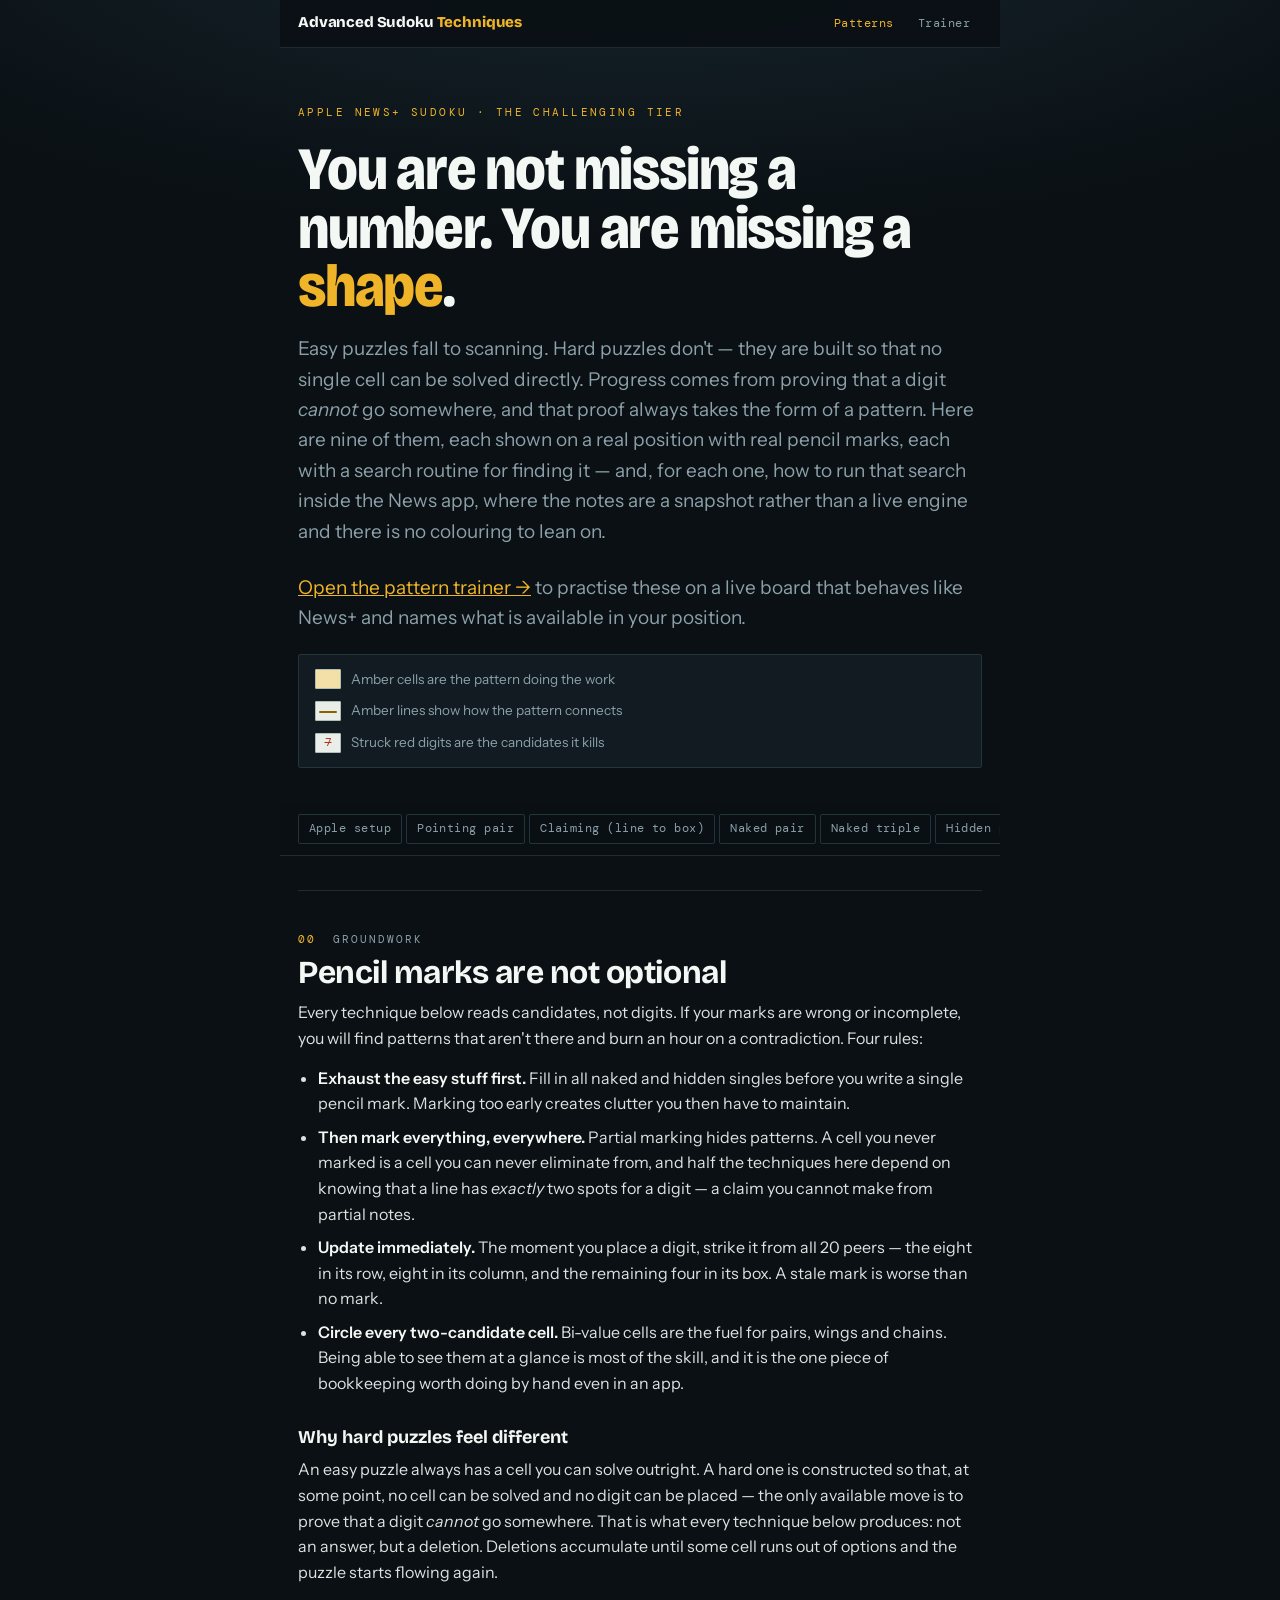
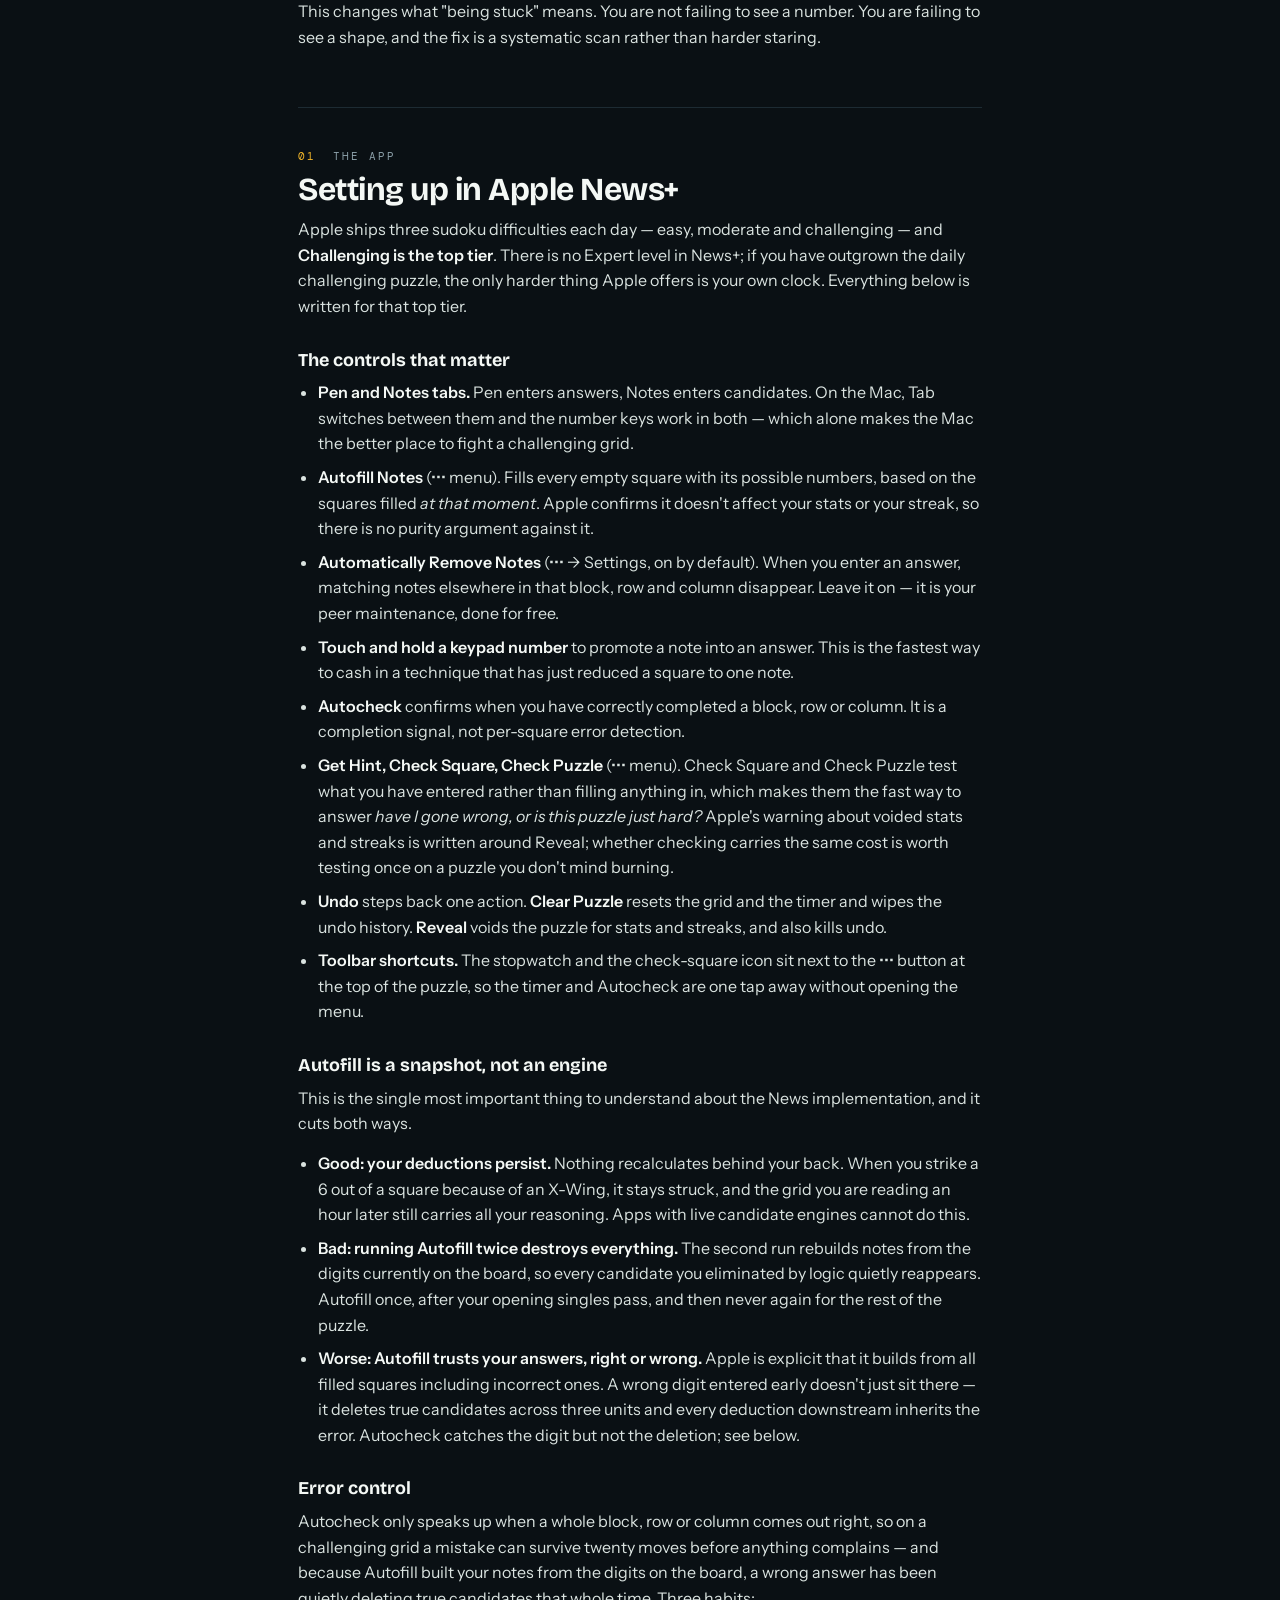
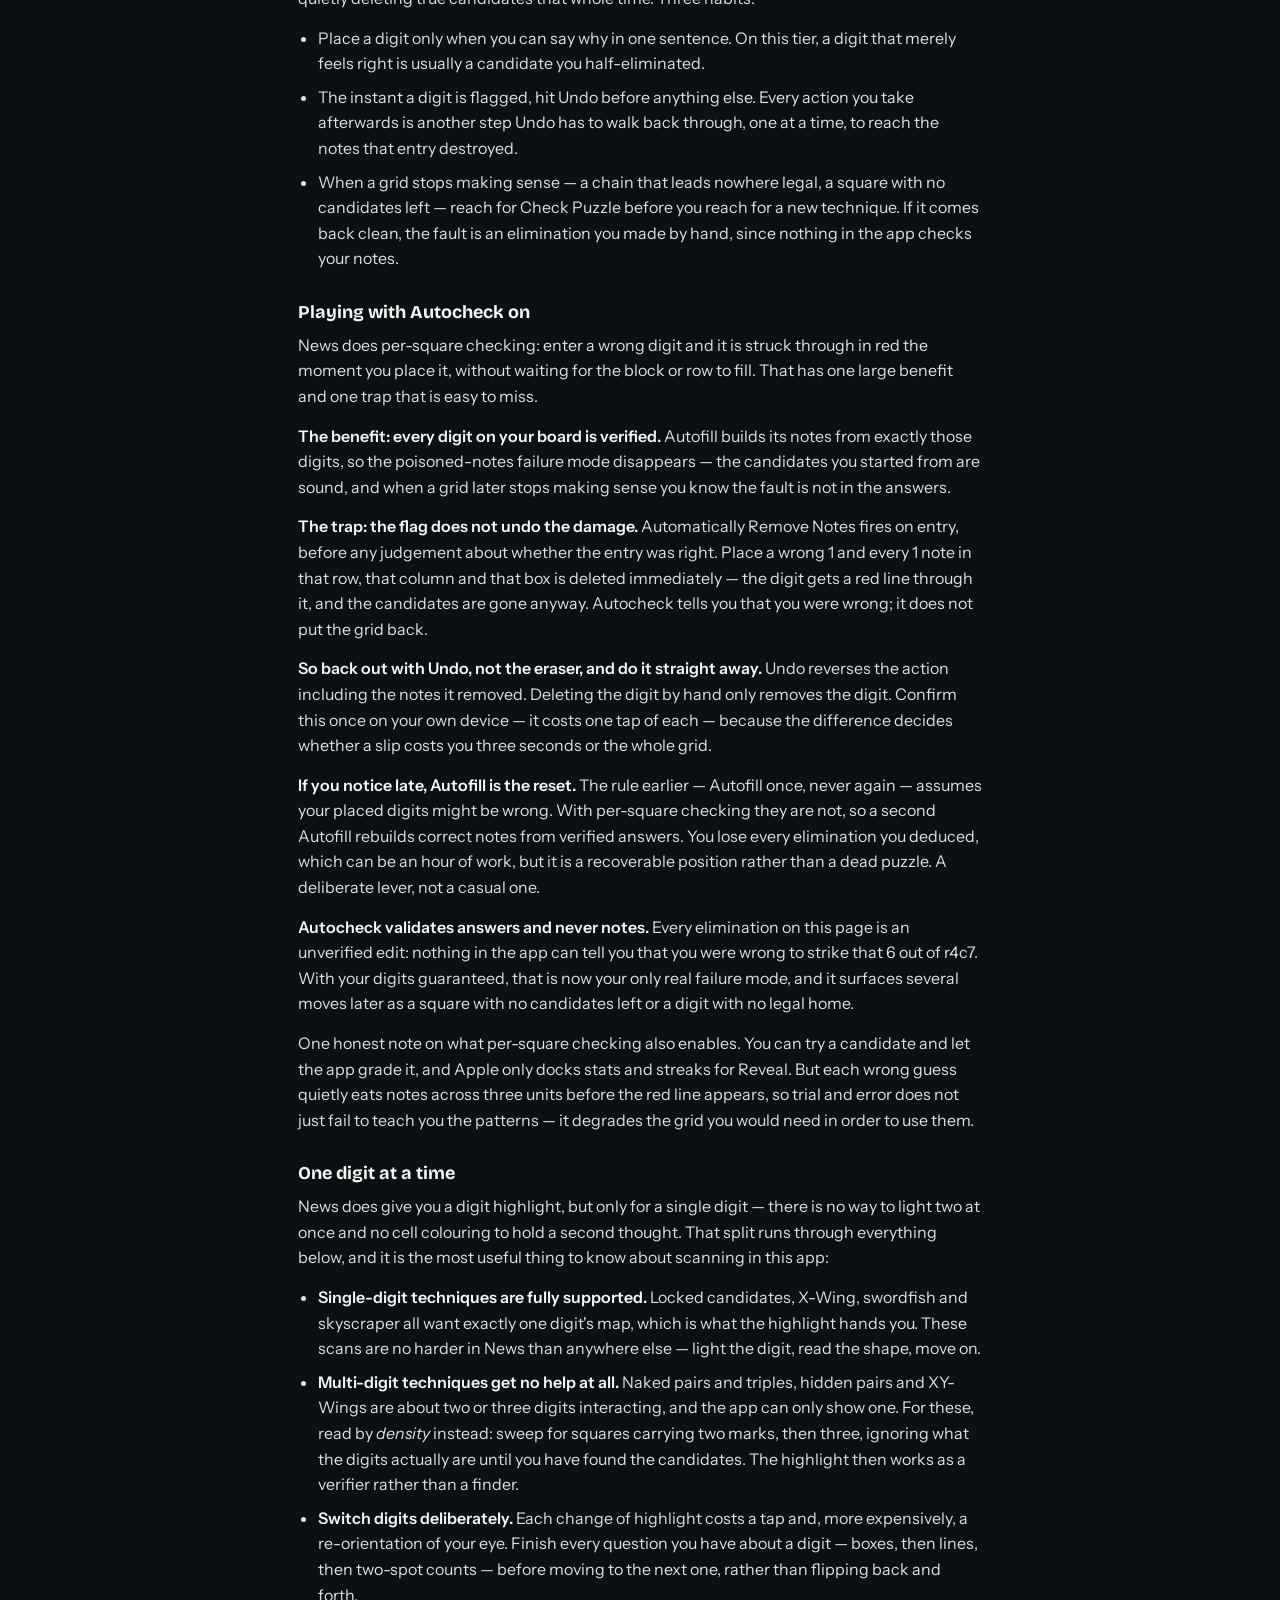
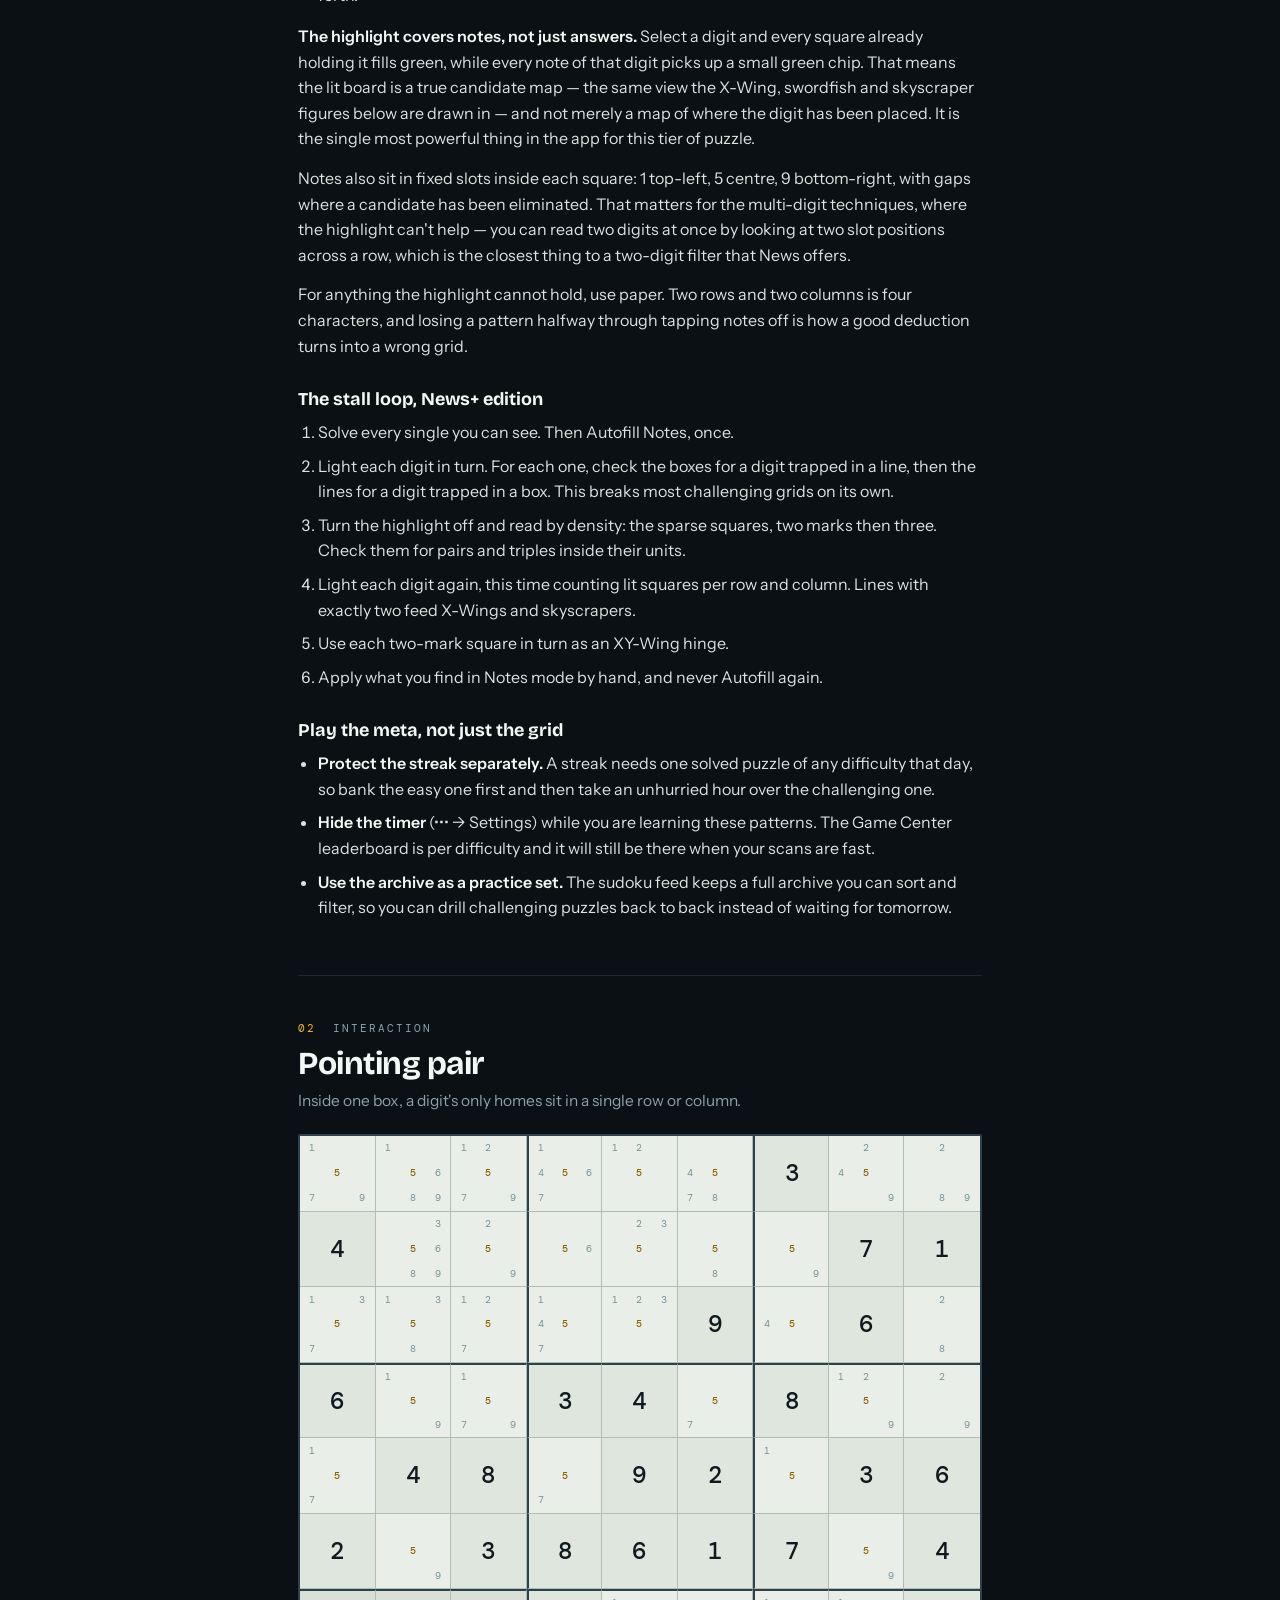
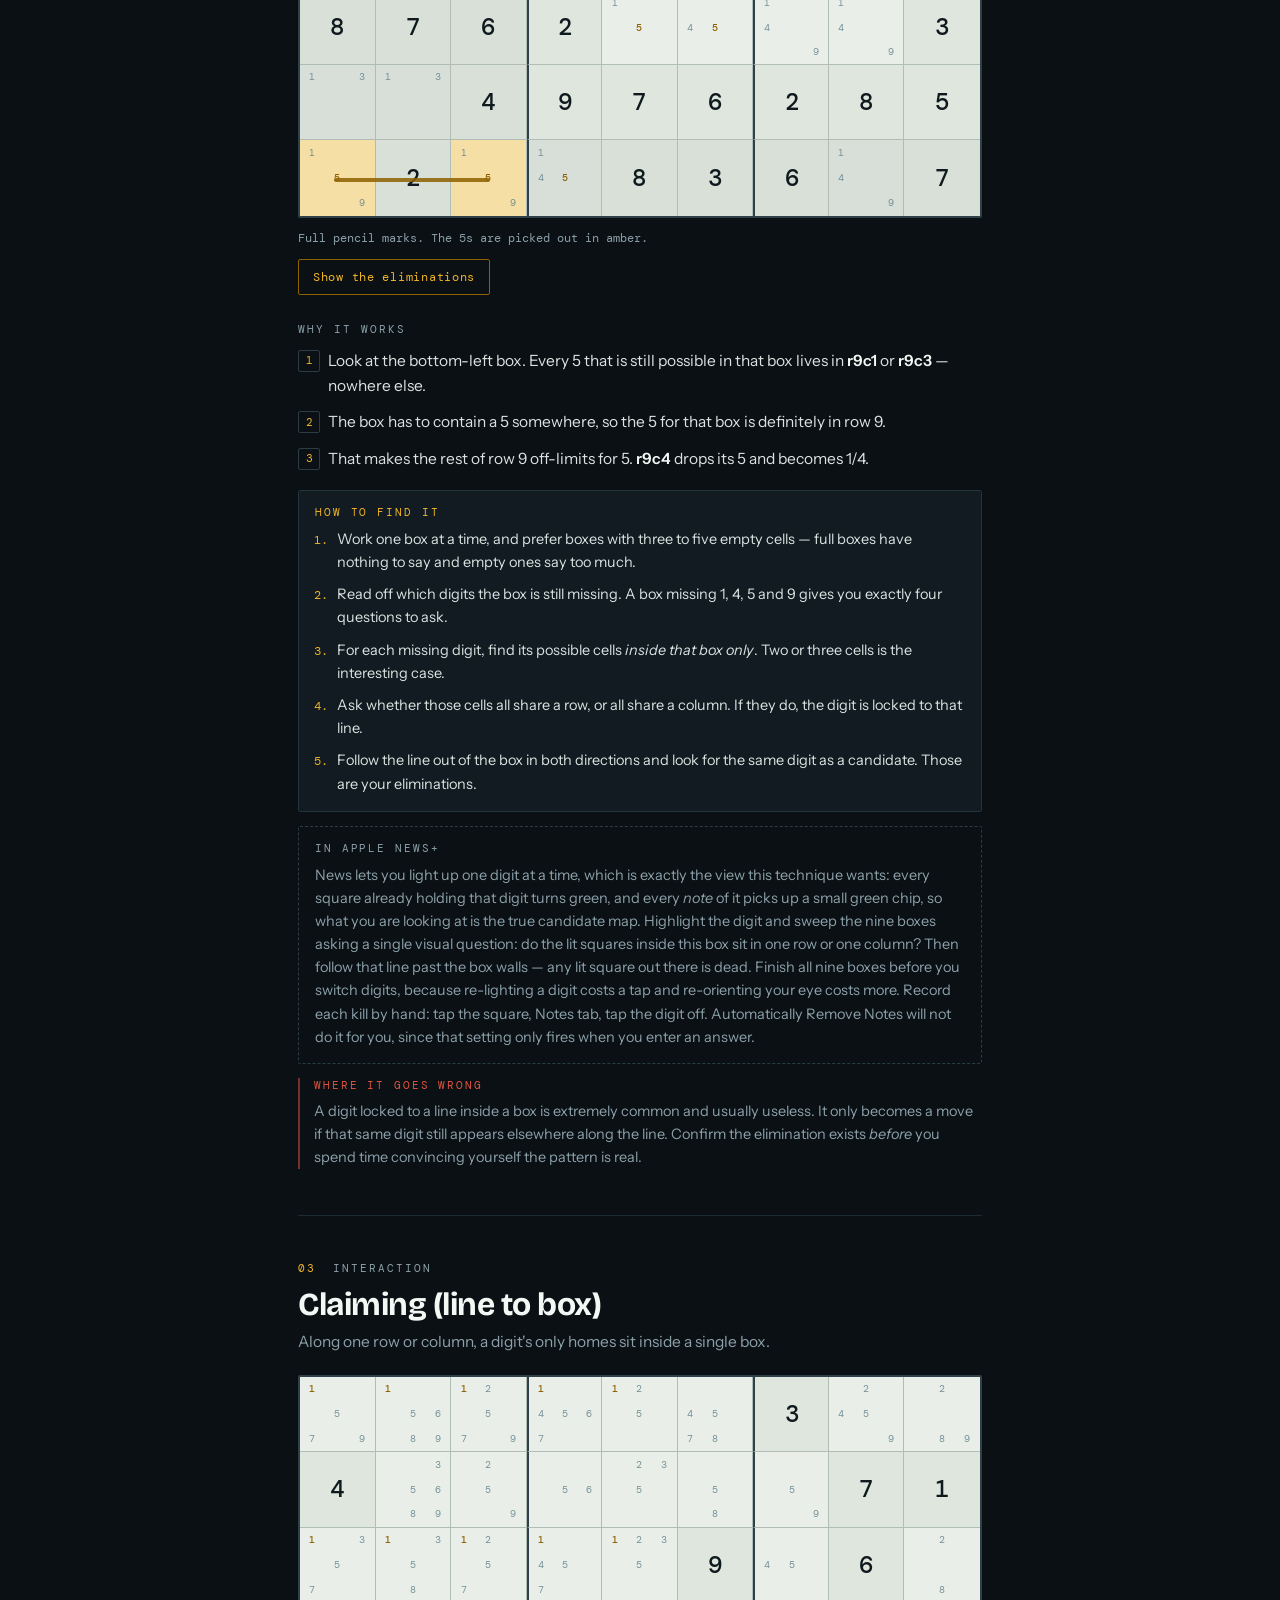
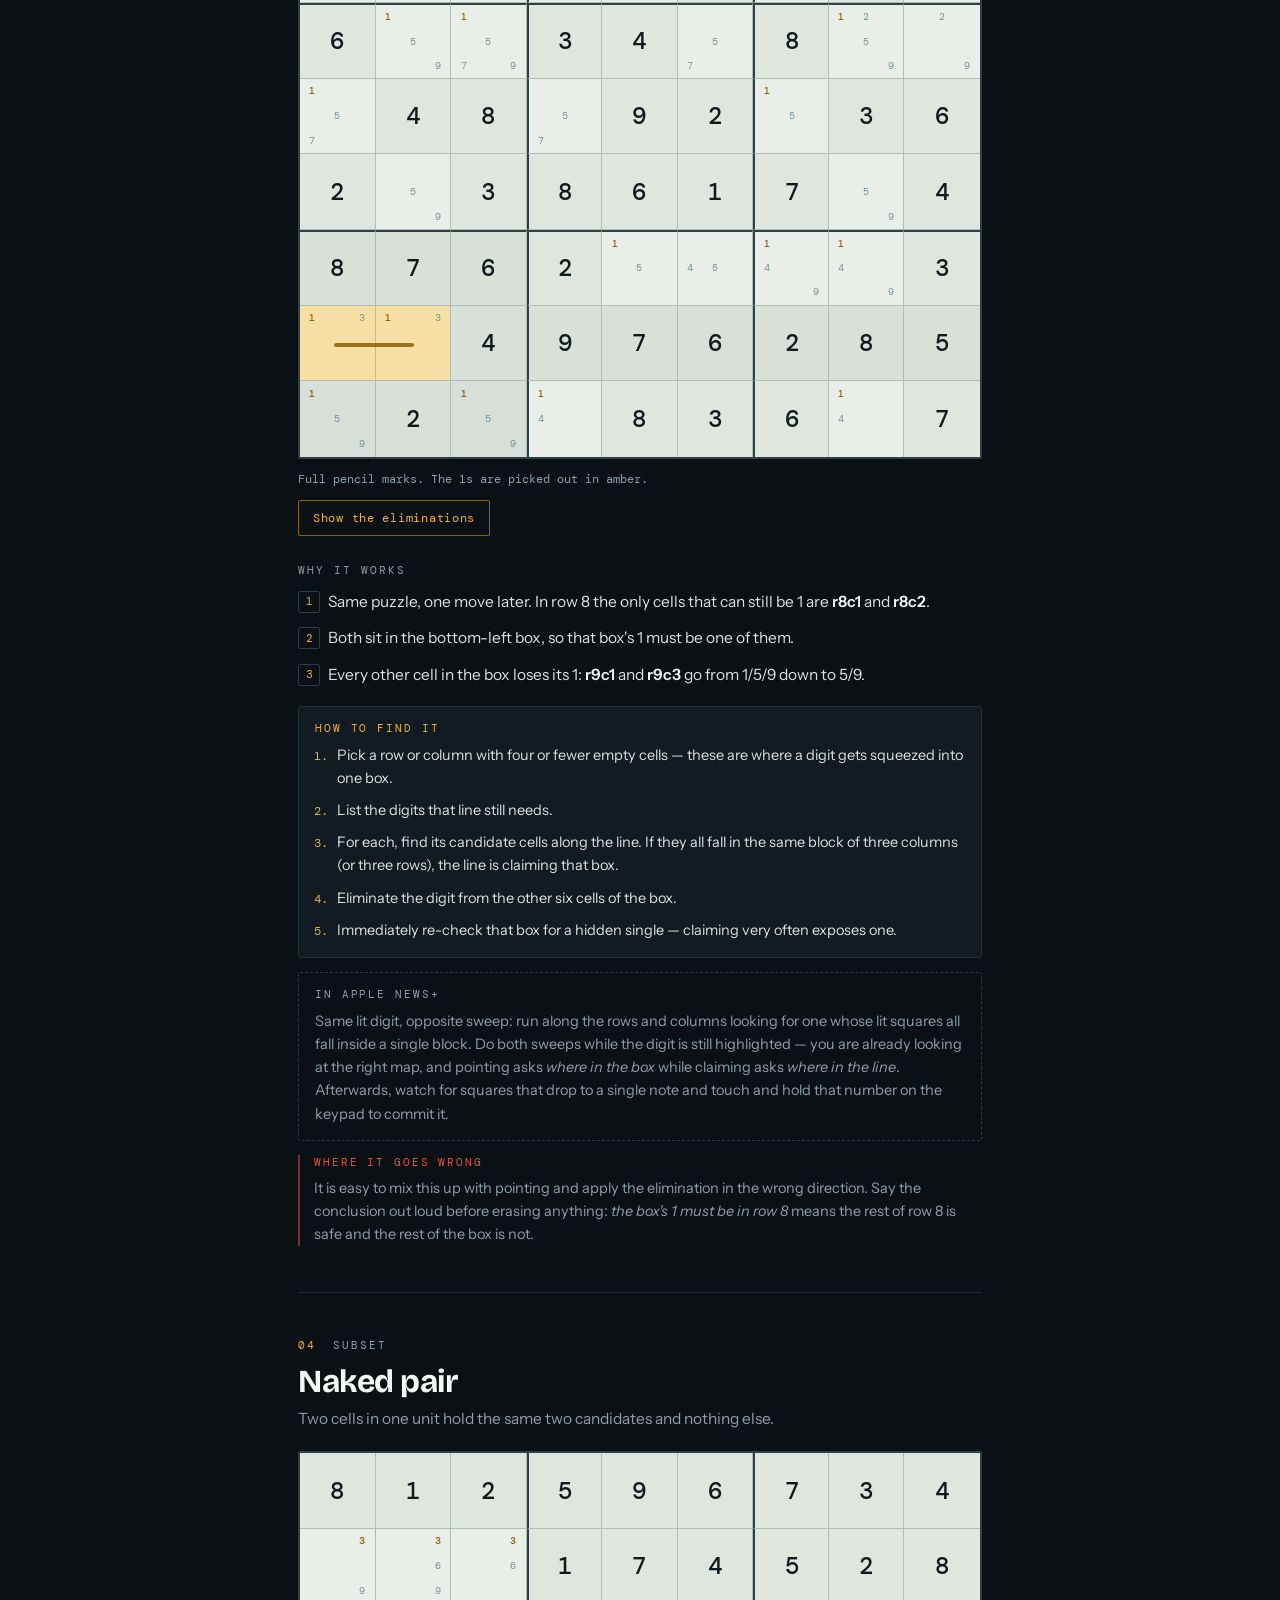
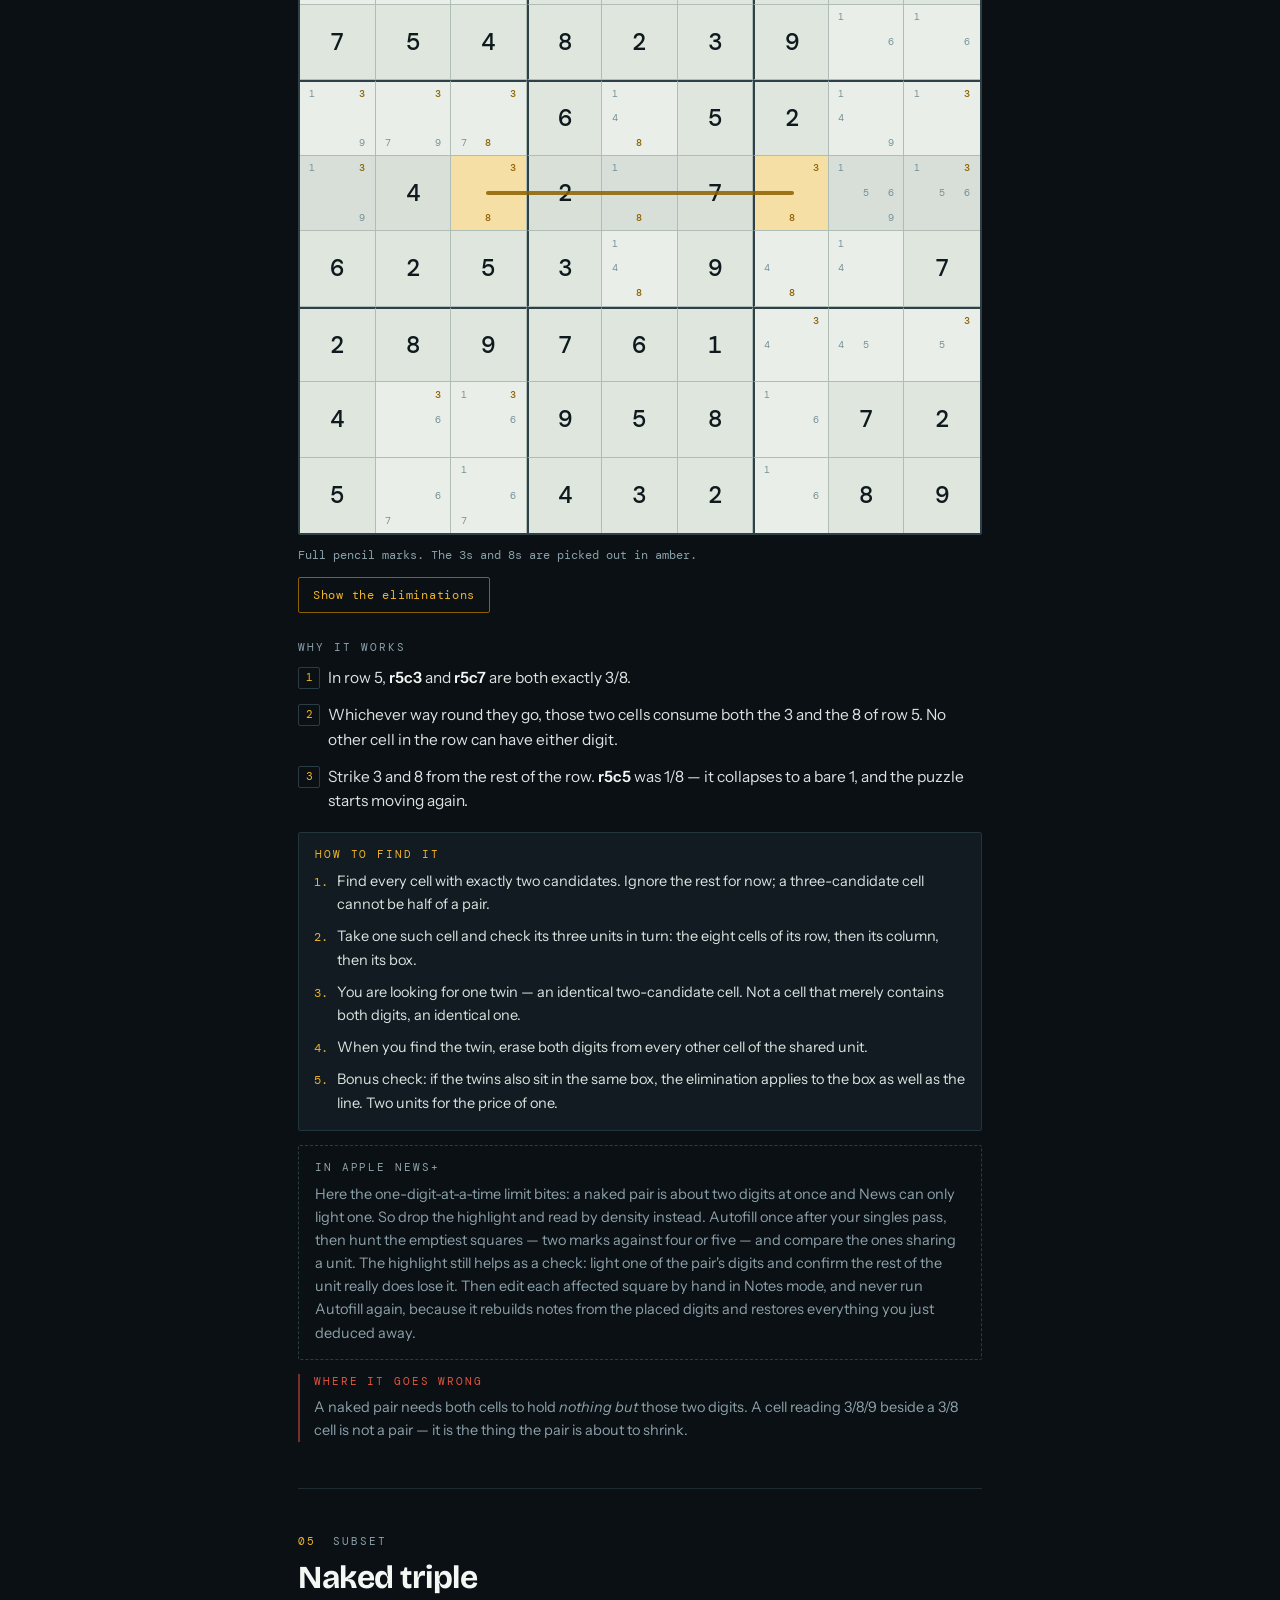
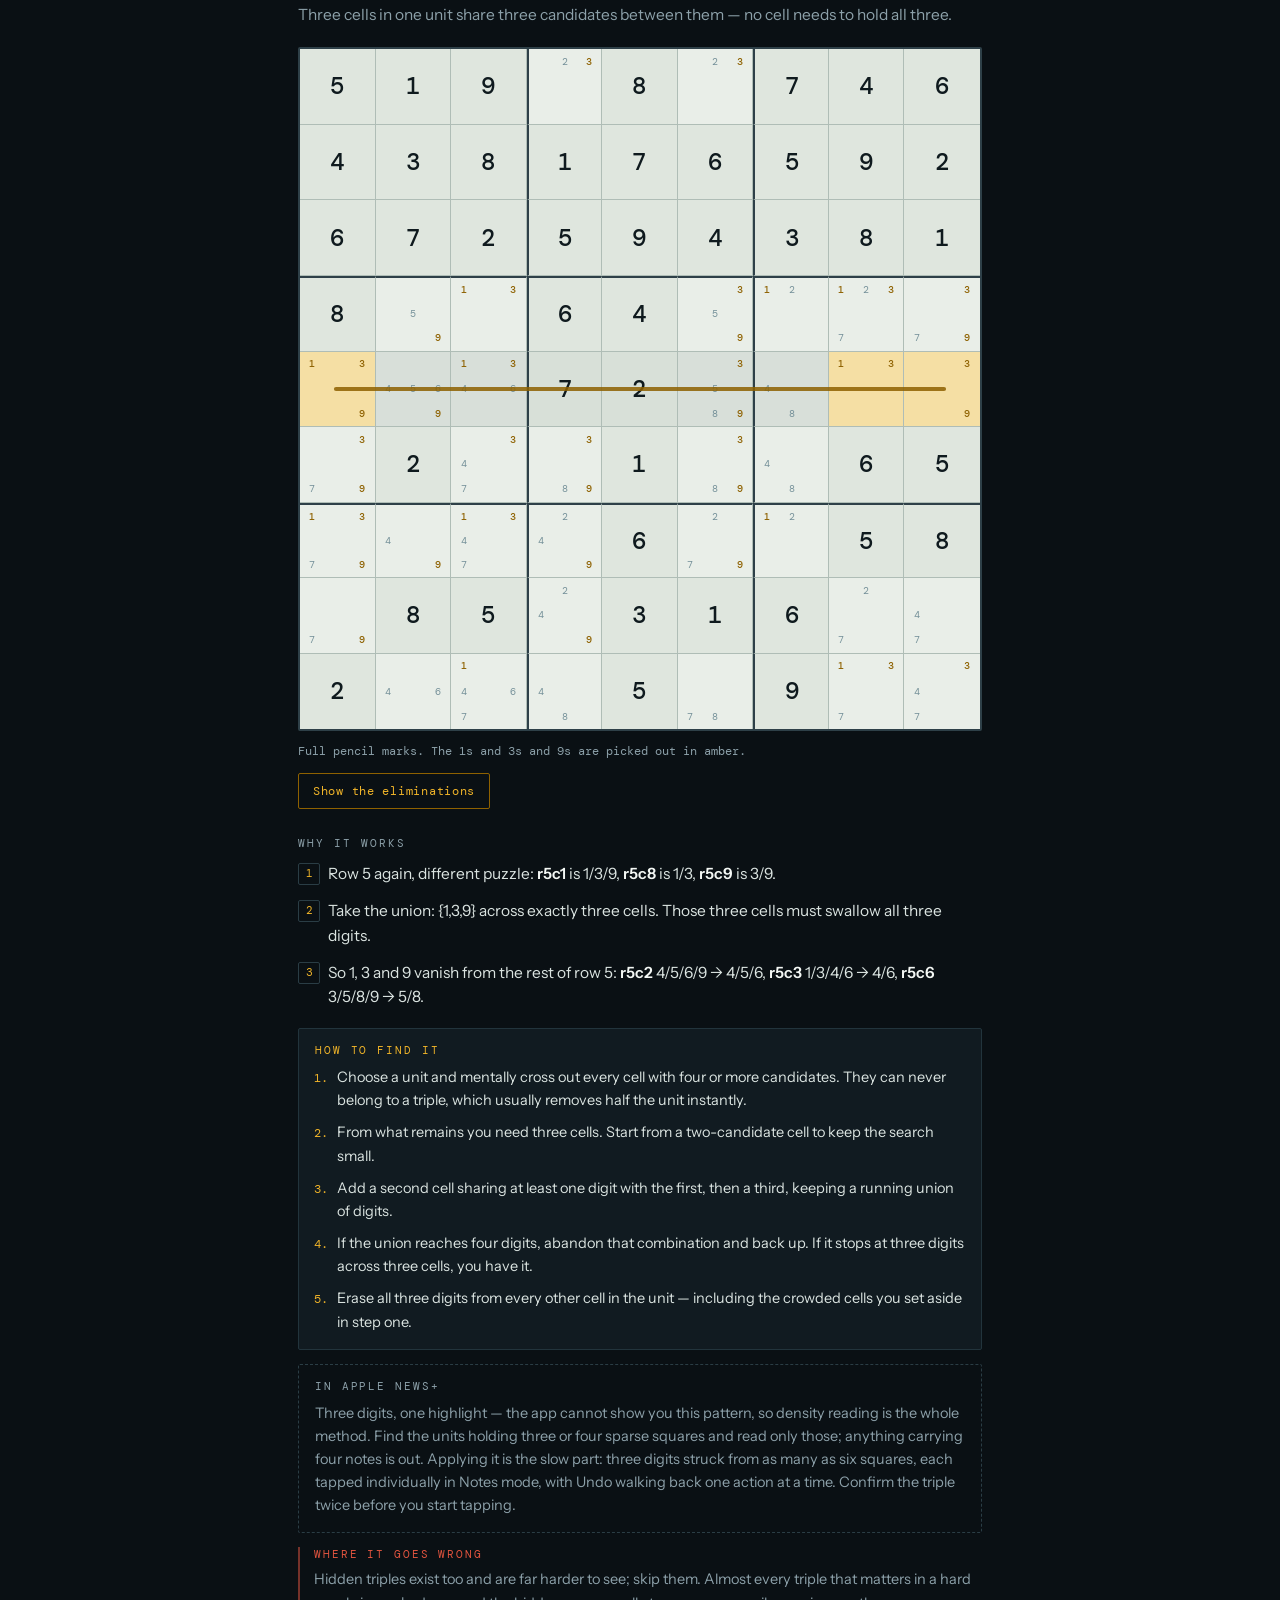
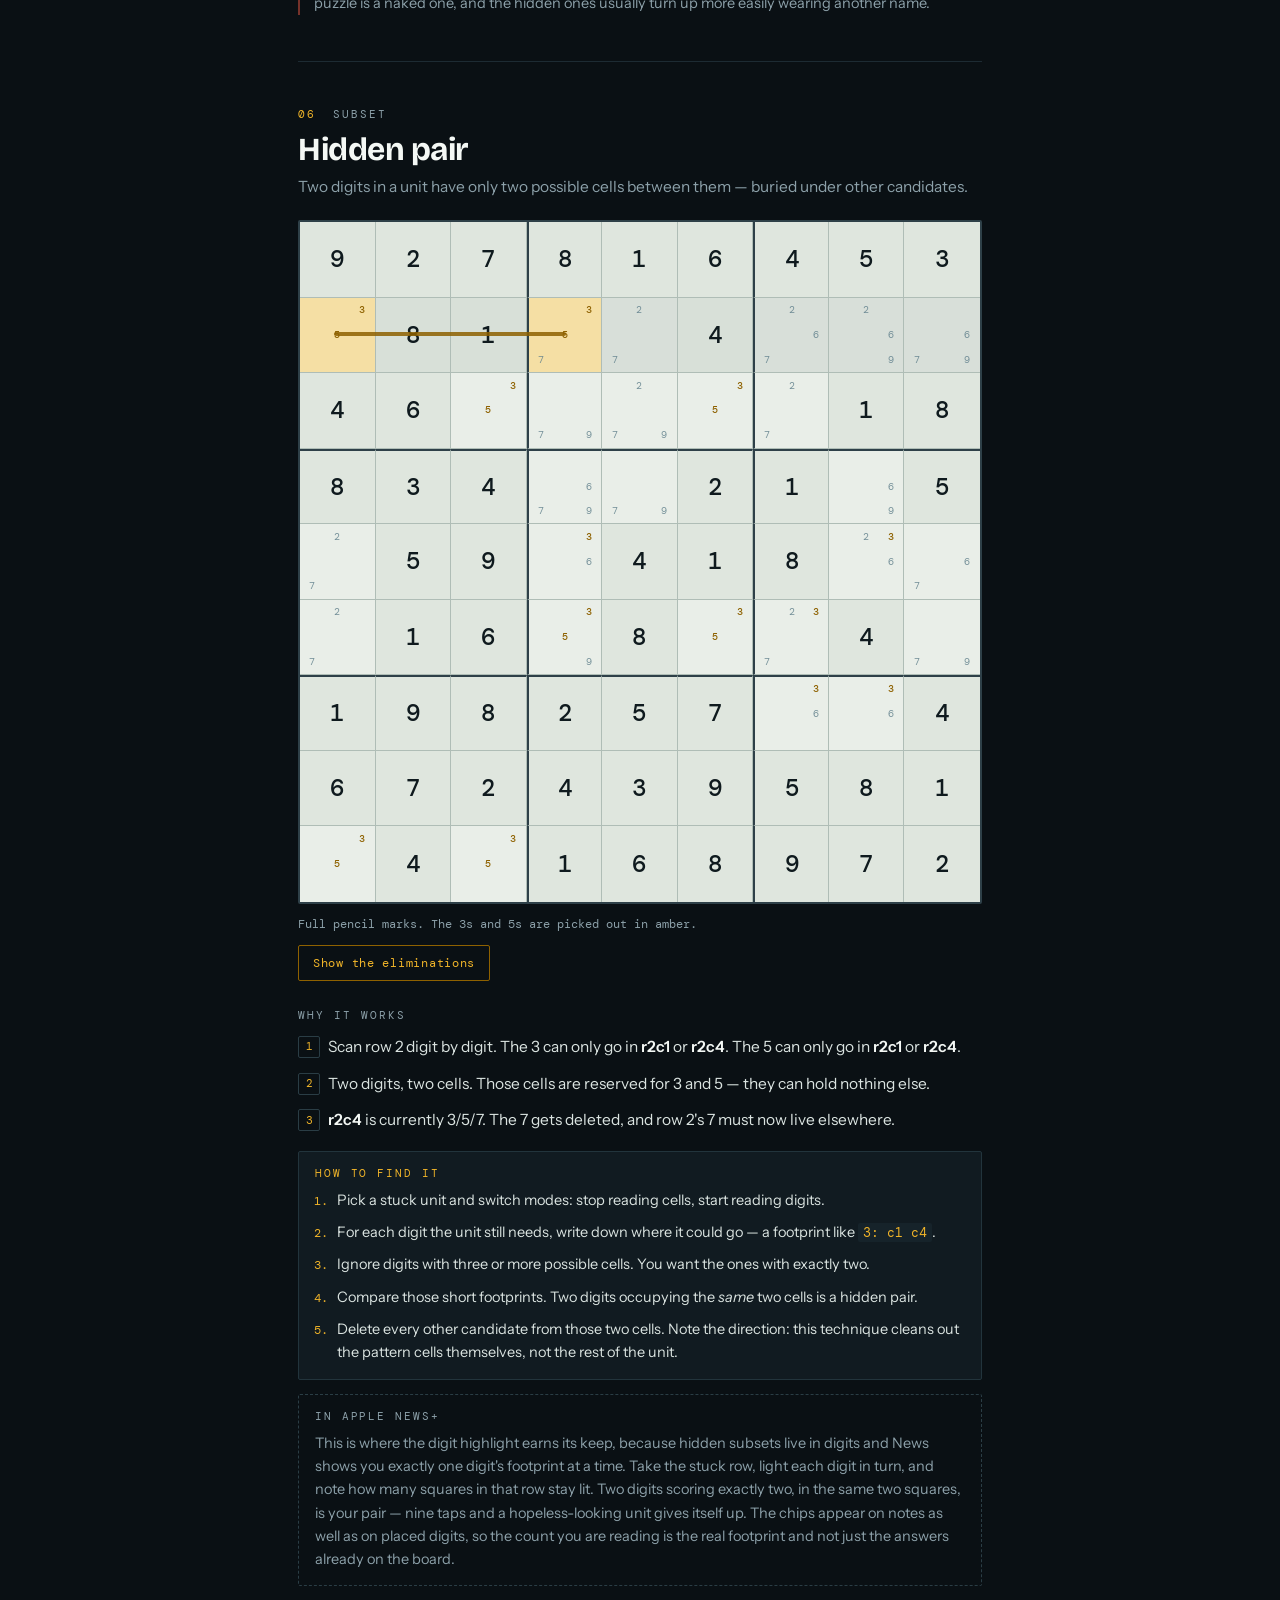
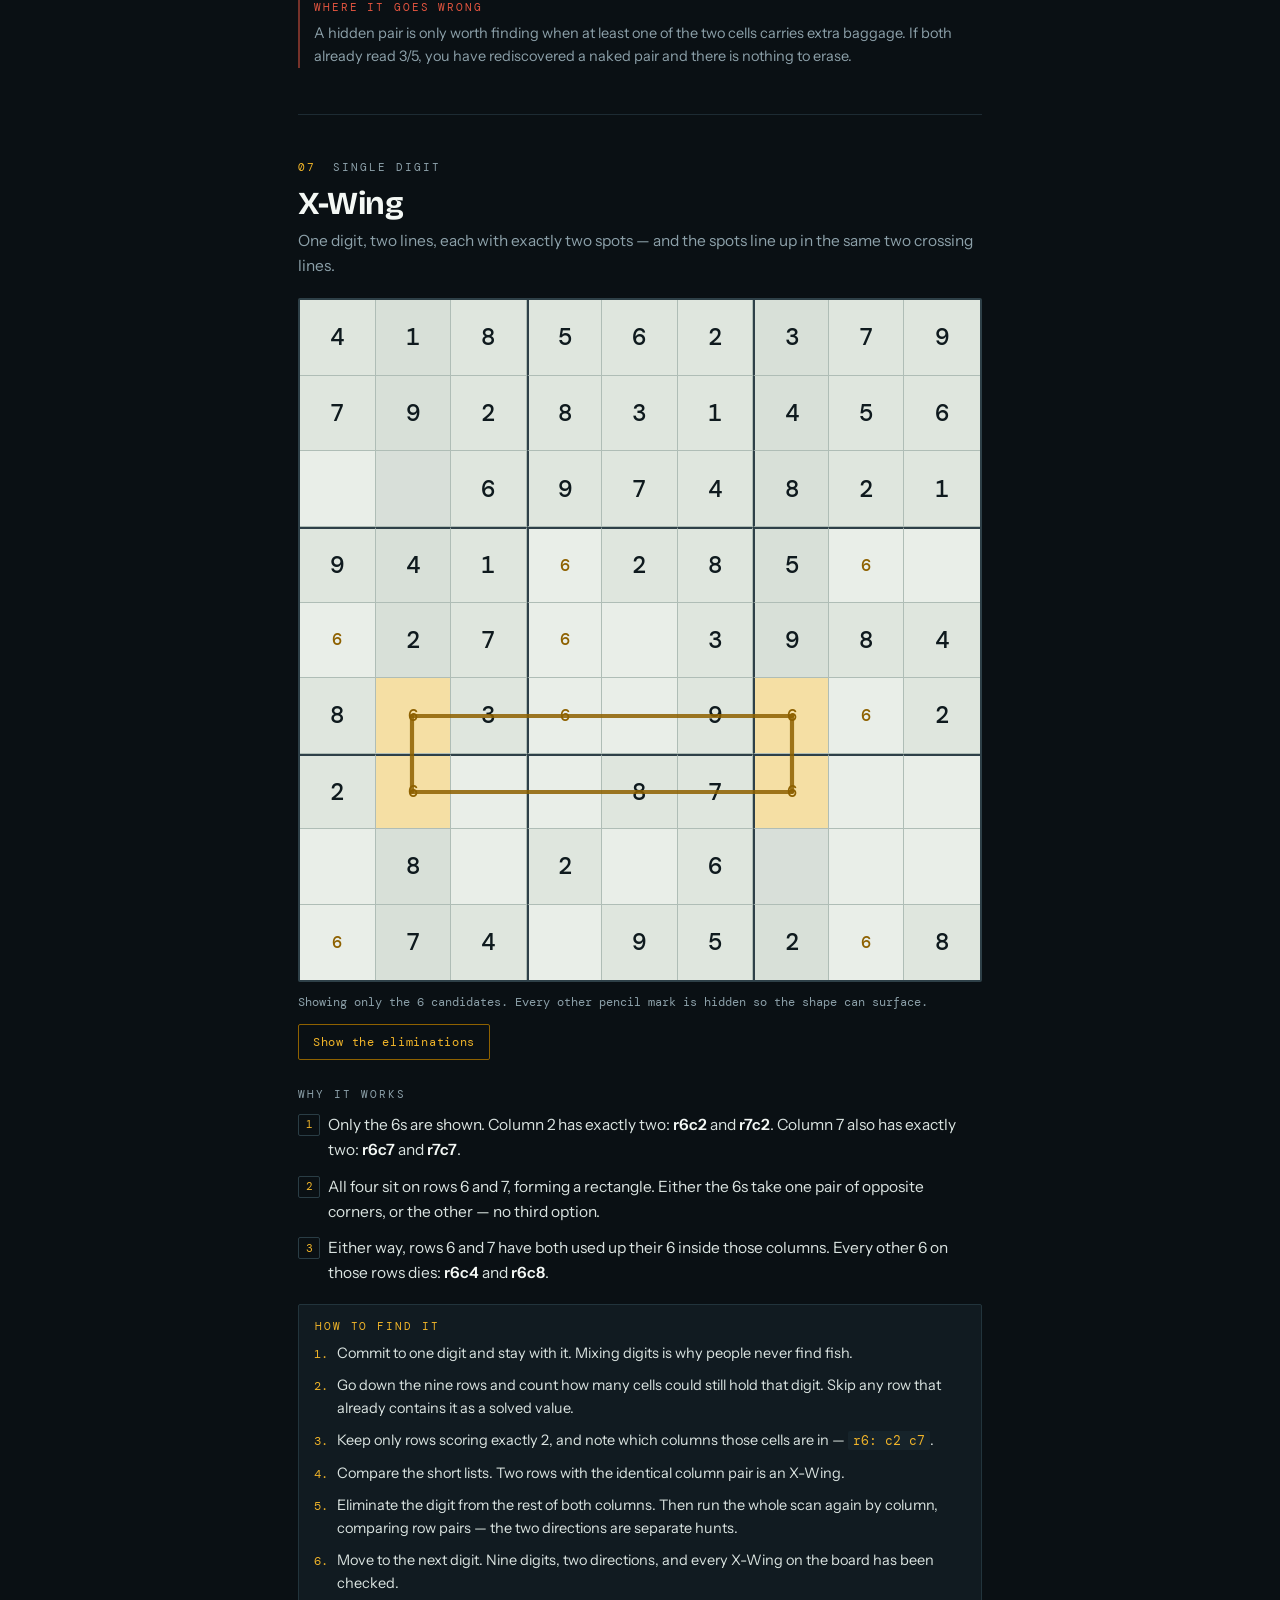
==== index.html @ 34fcfee4 "Redraw the icon set as the cropped 3x3 block Replaces the pointing-pair mark with the glyph the site" ====
<!DOCTYPE html>
<html lang="en">
<head>
<meta charset="utf-8">
<meta name="viewport" content="width=device-width, initial-scale=1">
<title>Advanced Sudoku Techniques — cracking the News+ Challenging tier</title>
<link rel="preconnect" href="https://fonts.googleapis.com">
<link rel="preconnect" href="https://fonts.gstatic.com" crossorigin>
<link href="https://fonts.googleapis.com/css2?family=Bricolage+Grotesque:opsz,wdth,wght@12..96,75..100,400;12..96,75..100,700;12..96,75..100,800&family=Instrument+Sans:wght@400;500;600&family=DM+Mono:wght@400;500&display=swap" rel="stylesheet">
<link rel="manifest" href="manifest.webmanifest">
<meta name="theme-color" content="#0A1014">
<link rel="icon" href="assets/icons/icon.svg" type="image/svg+xml">
<link rel="icon" href="assets/icons/favicon-32.png" sizes="32x32" type="image/png">
<link rel="apple-touch-icon" href="assets/icons/apple-touch-icon.png">
<meta name="mobile-web-app-capable" content="yes">
<meta name="apple-mobile-web-app-capable" content="yes">
<meta name="apple-mobile-web-app-status-bar-style" content="black">
<meta name="apple-mobile-web-app-title" content="AST">
<link rel="stylesheet" href="assets/css/site.css">
</head>
<body>
<div class="wrap">

<div class="sitebar">
    <span class="mark"><span class="mark-long">Advanced Sudoku <em>Techniques</em></span><span class="mark-short">AST</span></span>
    <nav>
      <a href="index.html" aria-current="page">Patterns</a>
      <a href="trainer.html">Trainer</a>
    </nav>
  </div>

  <header class="hero">
  <p class="kicker">Apple News+ Sudoku · the Challenging tier</p>
  <h1>You are not missing a number. You are missing a <em>shape</em>.</h1>
  <p class="lede">Easy puzzles fall to scanning. Hard puzzles don't — they are built so that no single cell can be solved directly. Progress comes from proving that a digit <i>cannot</i> go somewhere, and that proof always takes the form of a pattern. Here are nine of them, each shown on a real position with real pencil marks, each with a search routine for finding it — and, for each one, how to run that search inside the News app, where the notes are a snapshot rather than a live engine and there is no colouring to lean on.</p>
  <p class="lede" style="margin-bottom:20px"><a href="trainer.html" style="color:var(--amber)">Open the pattern trainer &rarr;</a> to practise these on a live board that behaves like News+ and names what is available in your position.</p>
  <div class="legend">
    <p><span class="swatch b"></span> Amber cells are the pattern doing the work</p>
    <p><span class="swatch l"></span> Amber lines show how the pattern connects</p>
    <p><span class="swatch k"></span> Struck red digits are the candidates it kills</p>
  </div>
</header>

<nav aria-label="Techniques"><a href="#autonotes">Apple setup</a><a href="#pointing">Pointing pair</a><a href="#claiming">Claiming (line to box)</a><a href="#naked-pair">Naked pair</a><a href="#naked-triple">Naked triple</a><a href="#hidden-pair">Hidden pair</a><a href="#x-wing">X-Wing</a><a href="#swordfish">Swordfish</a><a href="#skyscraper">Skyscraper</a><a href="#xy-wing">XY-Wing</a><a href="#triage">What to try</a><a href="#practice">Practice grid</a></nav>

<section class="block" id="marks">
  <span class="eyebrow"><i>00</i> Groundwork</span>
  <h2>Pencil marks are not optional</h2>
  <p>Every technique below reads candidates, not digits. If your marks are wrong or incomplete, you will find patterns that aren't there and burn an hour on a contradiction. Four rules:</p>
  <ul>
    <li><b>Exhaust the easy stuff first.</b> Fill in all naked and hidden singles before you write a single pencil mark. Marking too early creates clutter you then have to maintain.</li>
    <li><b>Then mark everything, everywhere.</b> Partial marking hides patterns. A cell you never marked is a cell you can never eliminate from, and half the techniques here depend on knowing that a line has <i>exactly</i> two spots for a digit — a claim you cannot make from partial notes.</li>
    <li><b>Update immediately.</b> The moment you place a digit, strike it from all 20 peers — the eight in its row, eight in its column, and the remaining four in its box. A stale mark is worse than no mark.</li>
    <li><b>Circle every two-candidate cell.</b> Bi-value cells are the fuel for pairs, wings and chains. Being able to see them at a glance is most of the skill, and it is the one piece of bookkeeping worth doing by hand even in an app.</li>
  </ul>
  <h3>Why hard puzzles feel different</h3>
  <p>An easy puzzle always has a cell you can solve outright. A hard one is constructed so that, at some point, no cell can be solved and no digit can be placed — the only available move is to prove that a digit <i>cannot</i> go somewhere. That is what every technique below produces: not an answer, but a deletion. Deletions accumulate until some cell runs out of options and the puzzle starts flowing again.</p>
  <p>This changes what "being stuck" means. You are not failing to see a number. You are failing to see a shape, and the fix is a systematic scan rather than harder staring.</p>
</section>

<section class="block" id="autonotes">
  <span class="eyebrow"><i>01</i> The app</span>
  <h2>Setting up in Apple News+</h2>
  <p>Apple ships three sudoku difficulties each day — easy, moderate and challenging — and <b>Challenging is the top tier</b>. There is no Expert level in News+; if you have outgrown the daily challenging puzzle, the only harder thing Apple offers is your own clock. Everything below is written for that top tier.</p>

  <h3>The controls that matter</h3>
  <ul>
    <li><b>Pen and Notes tabs.</b> Pen enters answers, Notes enters candidates. On the Mac, Tab switches between them and the number keys work in both — which alone makes the Mac the better place to fight a challenging grid.</li>
    <li><b>Autofill Notes</b> (••• menu). Fills every empty square with its possible numbers, based on the squares filled <i>at that moment</i>. Apple confirms it doesn't affect your stats or your streak, so there is no purity argument against it.</li>
    <li><b>Automatically Remove Notes</b> (••• &rarr; Settings, on by default). When you enter an answer, matching notes elsewhere in that block, row and column disappear. Leave it on — it is your peer maintenance, done for free.</li>
    <li><b>Touch and hold a keypad number</b> to promote a note into an answer. This is the fastest way to cash in a technique that has just reduced a square to one note.</li>
    <li><b>Autocheck</b> confirms when you have correctly completed a block, row or column. It is a completion signal, not per-square error detection.</li>
    <li><b>Get Hint, Check Square, Check Puzzle</b> (••• menu). Check Square and Check Puzzle test what you have entered rather than filling anything in, which makes them the fast way to answer <i>have I gone wrong, or is this puzzle just hard?</i> Apple's warning about voided stats and streaks is written around Reveal; whether checking carries the same cost is worth testing once on a puzzle you don't mind burning.</li>
    <li><b>Undo</b> steps back one action. <b>Clear Puzzle</b> resets the grid and the timer and wipes the undo history. <b>Reveal</b> voids the puzzle for stats and streaks, and also kills undo.</li>
    <li><b>Toolbar shortcuts.</b> The stopwatch and the check-square icon sit next to the ••• button at the top of the puzzle, so the timer and Autocheck are one tap away without opening the menu.</li>
  </ul>

  <h3>Autofill is a snapshot, not an engine</h3>
  <p>This is the single most important thing to understand about the News implementation, and it cuts both ways.</p>
  <ul>
    <li><b>Good: your deductions persist.</b> Nothing recalculates behind your back. When you strike a 6 out of a square because of an X-Wing, it stays struck, and the grid you are reading an hour later still carries all your reasoning. Apps with live candidate engines cannot do this.</li>
    <li><b>Bad: running Autofill twice destroys everything.</b> The second run rebuilds notes from the digits currently on the board, so every candidate you eliminated by logic quietly reappears. Autofill once, after your opening singles pass, and then never again for the rest of the puzzle.</li>
    <li><b>Worse: Autofill trusts your answers, right or wrong.</b> Apple is explicit that it builds from all filled squares including incorrect ones. A wrong digit entered early doesn't just sit there — it deletes true candidates across three units and every deduction downstream inherits the error. Autocheck catches the digit but not the deletion; see below.</li>
  </ul>

  <h3>Error control</h3>
  <p>Autocheck only speaks up when a whole block, row or column comes out right, so on a challenging grid a mistake can survive twenty moves before anything complains — and because Autofill built your notes from the digits on the board, a wrong answer has been quietly deleting true candidates that whole time. Three habits:</p>
  <ul>
    <li>Place a digit only when you can say why in one sentence. On this tier, a digit that merely feels right is usually a candidate you half-eliminated.</li>
    <li>The instant a digit is flagged, hit Undo before anything else. Every action you take afterwards is another step Undo has to walk back through, one at a time, to reach the notes that entry destroyed.</li>
    <li>When a grid stops making sense — a chain that leads nowhere legal, a square with no candidates left — reach for Check Puzzle before you reach for a new technique. If it comes back clean, the fault is an elimination you made by hand, since nothing in the app checks your notes.</li>
  </ul>

  <h3>Playing with Autocheck on</h3>
  <p>News does per-square checking: enter a wrong digit and it is struck through in red the moment you place it, without waiting for the block or row to fill. That has one large benefit and one trap that is easy to miss.</p>
  <p><b>The benefit: every digit on your board is verified.</b> Autofill builds its notes from exactly those digits, so the poisoned-notes failure mode disappears — the candidates you started from are sound, and when a grid later stops making sense you know the fault is not in the answers.</p>
  <p><b>The trap: the flag does not undo the damage.</b> Automatically Remove Notes fires on entry, before any judgement about whether the entry was right. Place a wrong 1 and every 1 note in that row, that column and that box is deleted immediately — the digit gets a red line through it, and the candidates are gone anyway. Autocheck tells you that you were wrong; it does not put the grid back.</p>
  <p><b>So back out with Undo, not the eraser, and do it straight away.</b> Undo reverses the action including the notes it removed. Deleting the digit by hand only removes the digit. Confirm this once on your own device — it costs one tap of each — because the difference decides whether a slip costs you three seconds or the whole grid.</p>
  <p><b>If you notice late, Autofill is the reset.</b> The rule earlier — Autofill once, never again — assumes your placed digits might be wrong. With per-square checking they are not, so a second Autofill rebuilds correct notes from verified answers. You lose every elimination you deduced, which can be an hour of work, but it is a recoverable position rather than a dead puzzle. A deliberate lever, not a casual one.</p>
  <p><b>Autocheck validates answers and never notes.</b> Every elimination on this page is an unverified edit: nothing in the app can tell you that you were wrong to strike that 6 out of r4c7. With your digits guaranteed, that is now your only real failure mode, and it surfaces several moves later as a square with no candidates left or a digit with no legal home.</p>
  <p>One honest note on what per-square checking also enables. You can try a candidate and let the app grade it, and Apple only docks stats and streaks for Reveal. But each wrong guess quietly eats notes across three units before the red line appears, so trial and error does not just fail to teach you the patterns — it degrades the grid you would need in order to use them.</p>

  <h3>One digit at a time</h3>
  <p>News does give you a digit highlight, but only for a single digit — there is no way to light two at once and no cell colouring to hold a second thought. That split runs through everything below, and it is the most useful thing to know about scanning in this app:</p>
  <ul>
    <li><b>Single-digit techniques are fully supported.</b> Locked candidates, X-Wing, swordfish and skyscraper all want exactly one digit's map, which is what the highlight hands you. These scans are no harder in News than anywhere else — light the digit, read the shape, move on.</li>
    <li><b>Multi-digit techniques get no help at all.</b> Naked pairs and triples, hidden pairs and XY-Wings are about two or three digits interacting, and the app can only show one. For these, read by <i>density</i> instead: sweep for squares carrying two marks, then three, ignoring what the digits actually are until you have found the candidates. The highlight then works as a verifier rather than a finder.</li>
    <li><b>Switch digits deliberately.</b> Each change of highlight costs a tap and, more expensively, a re-orientation of your eye. Finish every question you have about a digit — boxes, then lines, then two-spot counts — before moving to the next one, rather than flipping back and forth.</li>
  </ul>
  <p><b>The highlight covers notes, not just answers.</b> Select a digit and every square already holding it fills green, while every note of that digit picks up a small green chip. That means the lit board is a true candidate map — the same view the X-Wing, swordfish and skyscraper figures below are drawn in — and not merely a map of where the digit has been placed. It is the single most powerful thing in the app for this tier of puzzle.</p>
  <p>Notes also sit in fixed slots inside each square: 1 top-left, 5 centre, 9 bottom-right, with gaps where a candidate has been eliminated. That matters for the multi-digit techniques, where the highlight can't help — you can read two digits at once by looking at two slot positions across a row, which is the closest thing to a two-digit filter that News offers.</p>
  <p>For anything the highlight cannot hold, use paper. Two rows and two columns is four characters, and losing a pattern halfway through tapping notes off is how a good deduction turns into a wrong grid.</p>

  <h3>The stall loop, News+ edition</h3>
  <ol>
    <li>Solve every single you can see. Then Autofill Notes, once.</li>
    <li>Light each digit in turn. For each one, check the boxes for a digit trapped in a line, then the lines for a digit trapped in a box. This breaks most challenging grids on its own.</li>
    <li>Turn the highlight off and read by density: the sparse squares, two marks then three. Check them for pairs and triples inside their units.</li>
    <li>Light each digit again, this time counting lit squares per row and column. Lines with exactly two feed X-Wings and skyscrapers.</li>
    <li>Use each two-mark square in turn as an XY-Wing hinge.</li>
    <li>Apply what you find in Notes mode by hand, and never Autofill again.</li>
  </ol>

  <h3>Play the meta, not just the grid</h3>
  <ul>
    <li><b>Protect the streak separately.</b> A streak needs one solved puzzle of any difficulty that day, so bank the easy one first and then take an unhurried hour over the challenging one.</li>
    <li><b>Hide the timer</b> (••• &rarr; Settings) while you are learning these patterns. The Game Center leaderboard is per difficulty and it will still be there when your scans are fast.</li>
    <li><b>Use the archive as a practice set.</b> The sudoku feed keeps a full archive you can sort and filter, so you can drill challenging puzzles back to back instead of waiting for tomorrow.</li>
  </ul>
</section>


<section class="case" id="pointing">
  <header class="casehead">
    <span class="eyebrow"><i>02</i> Interaction</span>
    <h2>Pointing pair</h2>
    <p class="look">Inside one box, a digit's only homes sit in a single row or column.</p>
  </header>
  <figure class="fig" data-state="hidden">
    <div class="gridwrap"><div class="grid"><div class="cell"><div class="marks"><span class="m on">1</span><span class="m">&nbsp;</span><span class="m">&nbsp;</span><span class="m">&nbsp;</span><span class="m on key">5</span><span class="m">&nbsp;</span><span class="m on">7</span><span class="m">&nbsp;</span><span class="m on">9</span></div></div><div class="cell"><div class="marks"><span class="m on">1</span><span class="m">&nbsp;</span><span class="m">&nbsp;</span><span class="m">&nbsp;</span><span class="m on key">5</span><span class="m on">6</span><span class="m">&nbsp;</span><span class="m on">8</span><span class="m on">9</span></div></div><div class="cell"><div class="marks"><span class="m on">1</span><span class="m on">2</span><span class="m">&nbsp;</span><span class="m">&nbsp;</span><span class="m on key">5</span><span class="m">&nbsp;</span><span class="m on">7</span><span class="m">&nbsp;</span><span class="m on">9</span></div></div><div class="cell bl"><div class="marks"><span class="m on">1</span><span class="m">&nbsp;</span><span class="m">&nbsp;</span><span class="m on">4</span><span class="m on key">5</span><span class="m on">6</span><span class="m on">7</span><span class="m">&nbsp;</span><span class="m">&nbsp;</span></div></div><div class="cell"><div class="marks"><span class="m on">1</span><span class="m on">2</span><span class="m">&nbsp;</span><span class="m">&nbsp;</span><span class="m on key">5</span><span class="m">&nbsp;</span><span class="m">&nbsp;</span><span class="m">&nbsp;</span><span class="m">&nbsp;</span></div></div><div class="cell"><div class="marks"><span class="m">&nbsp;</span><span class="m">&nbsp;</span><span class="m">&nbsp;</span><span class="m on">4</span><span class="m on key">5</span><span class="m">&nbsp;</span><span class="m on">7</span><span class="m on">8</span><span class="m">&nbsp;</span></div></div><div class="cell bl given"><span class="dig">3</span></div><div class="cell"><div class="marks"><span class="m">&nbsp;</span><span class="m on">2</span><span class="m">&nbsp;</span><span class="m on">4</span><span class="m on key">5</span><span class="m">&nbsp;</span><span class="m">&nbsp;</span><span class="m">&nbsp;</span><span class="m on">9</span></div></div><div class="cell"><div class="marks"><span class="m">&nbsp;</span><span class="m on">2</span><span class="m">&nbsp;</span><span class="m">&nbsp;</span><span class="m">&nbsp;</span><span class="m">&nbsp;</span><span class="m">&nbsp;</span><span class="m on">8</span><span class="m on">9</span></div></div><div class="cell given"><span class="dig">4</span></div><div class="cell"><div class="marks"><span class="m">&nbsp;</span><span class="m">&nbsp;</span><span class="m on">3</span><span class="m">&nbsp;</span><span class="m on key">5</span><span class="m on">6</span><span class="m">&nbsp;</span><span class="m on">8</span><span class="m on">9</span></div></div><div class="cell"><div class="marks"><span class="m">&nbsp;</span><span class="m on">2</span><span class="m">&nbsp;</span><span class="m">&nbsp;</span><span class="m on key">5</span><span class="m">&nbsp;</span><span class="m">&nbsp;</span><span class="m">&nbsp;</span><span class="m on">9</span></div></div><div class="cell bl"><div class="marks"><span class="m">&nbsp;</span><span class="m">&nbsp;</span><span class="m">&nbsp;</span><span class="m">&nbsp;</span><span class="m on key">5</span><span class="m on">6</span><span class="m">&nbsp;</span><span class="m">&nbsp;</span><span class="m">&nbsp;</span></div></div><div class="cell"><div class="marks"><span class="m">&nbsp;</span><span class="m on">2</span><span class="m on">3</span><span class="m">&nbsp;</span><span class="m on key">5</span><span class="m">&nbsp;</span><span class="m">&nbsp;</span><span class="m">&nbsp;</span><span class="m">&nbsp;</span></div></div><div class="cell"><div class="marks"><span class="m">&nbsp;</span><span class="m">&nbsp;</span><span class="m">&nbsp;</span><span class="m">&nbsp;</span><span class="m on key">5</span><span class="m">&nbsp;</span><span class="m">&nbsp;</span><span class="m on">8</span><span class="m">&nbsp;</span></div></div><div class="cell bl"><div class="marks"><span class="m">&nbsp;</span><span class="m">&nbsp;</span><span class="m">&nbsp;</span><span class="m">&nbsp;</span><span class="m on key">5</span><span class="m">&nbsp;</span><span class="m">&nbsp;</span><span class="m">&nbsp;</span><span class="m on">9</span></div></div><div class="cell given"><span class="dig">7</span></div><div class="cell given"><span class="dig">1</span></div><div class="cell"><div class="marks"><span class="m on">1</span><span class="m">&nbsp;</span><span class="m on">3</span><span class="m">&nbsp;</span><span class="m on key">5</span><span class="m">&nbsp;</span><span class="m on">7</span><span class="m">&nbsp;</span><span class="m">&nbsp;</span></div></div><div class="cell"><div class="marks"><span class="m on">1</span><span class="m">&nbsp;</span><span class="m on">3</span><span class="m">&nbsp;</span><span class="m on key">5</span><span class="m">&nbsp;</span><span class="m">&nbsp;</span><span class="m on">8</span><span class="m">&nbsp;</span></div></div><div class="cell"><div class="marks"><span class="m on">1</span><span class="m on">2</span><span class="m">&nbsp;</span><span class="m">&nbsp;</span><span class="m on key">5</span><span class="m">&nbsp;</span><span class="m on">7</span><span class="m">&nbsp;</span><span class="m">&nbsp;</span></div></div><div class="cell bl"><div class="marks"><span class="m on">1</span><span class="m">&nbsp;</span><span class="m">&nbsp;</span><span class="m on">4</span><span class="m on key">5</span><span class="m">&nbsp;</span><span class="m on">7</span><span class="m">&nbsp;</span><span class="m">&nbsp;</span></div></div><div class="cell"><div class="marks"><span class="m on">1</span><span class="m on">2</span><span class="m on">3</span><span class="m">&nbsp;</span><span class="m on key">5</span><span class="m">&nbsp;</span><span class="m">&nbsp;</span><span class="m">&nbsp;</span><span class="m">&nbsp;</span></div></div><div class="cell given"><span class="dig">9</span></div><div class="cell bl"><div class="marks"><span class="m">&nbsp;</span><span class="m">&nbsp;</span><span class="m">&nbsp;</span><span class="m on">4</span><span class="m on key">5</span><span class="m">&nbsp;</span><span class="m">&nbsp;</span><span class="m">&nbsp;</span><span class="m">&nbsp;</span></div></div><div class="cell given"><span class="dig">6</span></div><div class="cell"><div class="marks"><span class="m">&nbsp;</span><span class="m on">2</span><span class="m">&nbsp;</span><span class="m">&nbsp;</span><span class="m">&nbsp;</span><span class="m">&nbsp;</span><span class="m">&nbsp;</span><span class="m on">8</span><span class="m">&nbsp;</span></div></div><div class="cell bt given"><span class="dig">6</span></div><div class="cell bt"><div class="marks"><span class="m on">1</span><span class="m">&nbsp;</span><span class="m">&nbsp;</span><span class="m">&nbsp;</span><span class="m on key">5</span><span class="m">&nbsp;</span><span class="m">&nbsp;</span><span class="m">&nbsp;</span><span class="m on">9</span></div></div><div class="cell bt"><div class="marks"><span class="m on">1</span><span class="m">&nbsp;</span><span class="m">&nbsp;</span><span class="m">&nbsp;</span><span class="m on key">5</span><span class="m">&nbsp;</span><span class="m on">7</span><span class="m">&nbsp;</span><span class="m on">9</span></div></div><div class="cell bl bt given"><span class="dig">3</span></div><div class="cell bt given"><span class="dig">4</span></div><div class="cell bt"><div class="marks"><span class="m">&nbsp;</span><span class="m">&nbsp;</span><span class="m">&nbsp;</span><span class="m">&nbsp;</span><span class="m on key">5</span><span class="m">&nbsp;</span><span class="m on">7</span><span class="m">&nbsp;</span><span class="m">&nbsp;</span></div></div><div class="cell bl bt given"><span class="dig">8</span></div><div class="cell bt"><div class="marks"><span class="m on">1</span><span class="m on">2</span><span class="m">&nbsp;</span><span class="m">&nbsp;</span><span class="m on key">5</span><span class="m">&nbsp;</span><span class="m">&nbsp;</span><span class="m">&nbsp;</span><span class="m on">9</span></div></div><div class="cell bt"><div class="marks"><span class="m">&nbsp;</span><span class="m on">2</span><span class="m">&nbsp;</span><span class="m">&nbsp;</span><span class="m">&nbsp;</span><span class="m">&nbsp;</span><span class="m">&nbsp;</span><span class="m">&nbsp;</span><span class="m on">9</span></div></div><div class="cell"><div class="marks"><span class="m on">1</span><span class="m">&nbsp;</span><span class="m">&nbsp;</span><span class="m">&nbsp;</span><span class="m on key">5</span><span class="m">&nbsp;</span><span class="m on">7</span><span class="m">&nbsp;</span><span class="m">&nbsp;</span></div></div><div class="cell given"><span class="dig">4</span></div><div class="cell given"><span class="dig">8</span></div><div class="cell bl"><div class="marks"><span class="m">&nbsp;</span><span class="m">&nbsp;</span><span class="m">&nbsp;</span><span class="m">&nbsp;</span><span class="m on key">5</span><span class="m">&nbsp;</span><span class="m on">7</span><span class="m">&nbsp;</span><span class="m">&nbsp;</span></div></div><div class="cell given"><span class="dig">9</span></div><div class="cell given"><span class="dig">2</span></div><div class="cell bl"><div class="marks"><span class="m on">1</span><span class="m">&nbsp;</span><span class="m">&nbsp;</span><span class="m">&nbsp;</span><span class="m on key">5</span><span class="m">&nbsp;</span><span class="m">&nbsp;</span><span class="m">&nbsp;</span><span class="m">&nbsp;</span></div></div><div class="cell given"><span class="dig">3</span></div><div class="cell given"><span class="dig">6</span></div><div class="cell given"><span class="dig">2</span></div><div class="cell"><div class="marks"><span class="m">&nbsp;</span><span class="m">&nbsp;</span><span class="m">&nbsp;</span><span class="m">&nbsp;</span><span class="m on key">5</span><span class="m">&nbsp;</span><span class="m">&nbsp;</span><span class="m">&nbsp;</span><span class="m on">9</span></div></div><div class="cell given"><span class="dig">3</span></div><div class="cell bl given"><span class="dig">8</span></div><div class="cell given"><span class="dig">6</span></div><div class="cell given"><span class="dig">1</span></div><div class="cell bl given"><span class="dig">7</span></div><div class="cell"><div class="marks"><span class="m">&nbsp;</span><span class="m">&nbsp;</span><span class="m">&nbsp;</span><span class="m">&nbsp;</span><span class="m on key">5</span><span class="m">&nbsp;</span><span class="m">&nbsp;</span><span class="m">&nbsp;</span><span class="m on">9</span></div></div><div class="cell given"><span class="dig">4</span></div><div class="cell bt unitbox given"><span class="dig">8</span></div><div class="cell bt unitbox given"><span class="dig">7</span></div><div class="cell bt unitbox given"><span class="dig">6</span></div><div class="cell bl bt given"><span class="dig">2</span></div><div class="cell bt"><div class="marks"><span class="m on">1</span><span class="m">&nbsp;</span><span class="m">&nbsp;</span><span class="m">&nbsp;</span><span class="m on key">5</span><span class="m">&nbsp;</span><span class="m">&nbsp;</span><span class="m">&nbsp;</span><span class="m">&nbsp;</span></div></div><div class="cell bt"><div class="marks"><span class="m">&nbsp;</span><span class="m">&nbsp;</span><span class="m">&nbsp;</span><span class="m on">4</span><span class="m on key">5</span><span class="m">&nbsp;</span><span class="m">&nbsp;</span><span class="m">&nbsp;</span><span class="m">&nbsp;</span></div></div><div class="cell bl bt"><div class="marks"><span class="m on">1</span><span class="m">&nbsp;</span><span class="m">&nbsp;</span><span class="m on">4</span><span class="m">&nbsp;</span><span class="m">&nbsp;</span><span class="m">&nbsp;</span><span class="m">&nbsp;</span><span class="m on">9</span></div></div><div class="cell bt"><div class="marks"><span class="m on">1</span><span class="m">&nbsp;</span><span class="m">&nbsp;</span><span class="m on">4</span><span class="m">&nbsp;</span><span class="m">&nbsp;</span><span class="m">&nbsp;</span><span class="m">&nbsp;</span><span class="m on">9</span></div></div><div class="cell bt given"><span class="dig">3</span></div><div class="cell unitbox"><div class="marks"><span class="m on">1</span><span class="m">&nbsp;</span><span class="m on">3</span><span class="m">&nbsp;</span><span class="m">&nbsp;</span><span class="m">&nbsp;</span><span class="m">&nbsp;</span><span class="m">&nbsp;</span><span class="m">&nbsp;</span></div></div><div class="cell unitbox"><div class="marks"><span class="m on">1</span><span class="m">&nbsp;</span><span class="m on">3</span><span class="m">&nbsp;</span><span class="m">&nbsp;</span><span class="m">&nbsp;</span><span class="m">&nbsp;</span><span class="m">&nbsp;</span><span class="m">&nbsp;</span></div></div><div class="cell unitbox given"><span class="dig">4</span></div><div class="cell bl given"><span class="dig">9</span></div><div class="cell given"><span class="dig">7</span></div><div class="cell given"><span class="dig">6</span></div><div class="cell bl given"><span class="dig">2</span></div><div class="cell given"><span class="dig">8</span></div><div class="cell given"><span class="dig">5</span></div><div class="cell unitbox unitline base"><div class="marks"><span class="m on">1</span><span class="m">&nbsp;</span><span class="m">&nbsp;</span><span class="m">&nbsp;</span><span class="m on key">5</span><span class="m">&nbsp;</span><span class="m">&nbsp;</span><span class="m">&nbsp;</span><span class="m on">9</span></div></div><div class="cell unitbox unitline given"><span class="dig">2</span></div><div class="cell unitbox unitline base"><div class="marks"><span class="m on">1</span><span class="m">&nbsp;</span><span class="m">&nbsp;</span><span class="m">&nbsp;</span><span class="m on key">5</span><span class="m">&nbsp;</span><span class="m">&nbsp;</span><span class="m">&nbsp;</span><span class="m on">9</span></div></div><div class="cell bl unitline target"><div class="marks"><span class="m on">1</span><span class="m">&nbsp;</span><span class="m">&nbsp;</span><span class="m on">4</span><span class="m on key kill">5</span><span class="m">&nbsp;</span><span class="m">&nbsp;</span><span class="m">&nbsp;</span><span class="m">&nbsp;</span></div></div><div class="cell unitline given"><span class="dig">8</span></div><div class="cell unitline given"><span class="dig">3</span></div><div class="cell bl unitline given"><span class="dig">6</span></div><div class="cell unitline"><div class="marks"><span class="m on">1</span><span class="m">&nbsp;</span><span class="m">&nbsp;</span><span class="m on">4</span><span class="m">&nbsp;</span><span class="m">&nbsp;</span><span class="m">&nbsp;</span><span class="m">&nbsp;</span><span class="m on">9</span></div></div><div class="cell unitline given"><span class="dig">7</span></div></div><svg class="geo" viewBox="0 0 9 9" preserveAspectRatio="none" aria-hidden="true"><line class="lead" x1="0.50" y1="8.50" x2="2.50" y2="8.50"/></svg></div>
    <p class="only">Full pencil marks. The 5s are picked out in amber.</p>
    <button class="reveal" type="button">Show the eliminations</button>
  </figure>
  <h3 class="sub">Why it works</h3>
  <ol class="steps"><li>Look at the bottom-left box. Every 5 that is still possible in that box lives in <b>r9c1</b> or <b>r9c3</b> — nowhere else.</li><li>The box has to contain a 5 somewhere, so the 5 for that box is definitely in row 9.</li><li>That makes the rest of row 9 off-limits for 5. <b>r9c4</b> drops its 5 and becomes 1/4.</li></ol>
  <div class="scan"><span>How to find it</span><ol><li>Work one box at a time, and prefer boxes with three to five empty cells — full boxes have nothing to say and empty ones say too much.</li><li>Read off which digits the box is still missing. A box missing 1, 4, 5 and 9 gives you exactly four questions to ask.</li><li>For each missing digit, find its possible cells <i>inside that box only</i>. Two or three cells is the interesting case.</li><li>Ask whether those cells all share a row, or all share a column. If they do, the digit is locked to that line.</li><li>Follow the line out of the box in both directions and look for the same digit as a candidate. Those are your eliminations.</li></ol></div>
  <div class="auto"><span>In Apple News+</span><p>News lets you light up one digit at a time, which is exactly the view this technique wants: every square already holding that digit turns green, and every <i>note</i> of it picks up a small green chip, so what you are looking at is the true candidate map. Highlight the digit and sweep the nine boxes asking a single visual question: do the lit squares inside this box sit in one row or one column? Then follow that line past the box walls — any lit square out there is dead. Finish all nine boxes before you switch digits, because re-lighting a digit costs a tap and re-orienting your eye costs more. Record each kill by hand: tap the square, Notes tab, tap the digit off. Automatically Remove Notes will not do it for you, since that setting only fires when you enter an answer.</p></div>
  <p class="watch"><span>Where it goes wrong</span>A digit locked to a line inside a box is extremely common and usually useless. It only becomes a move if that same digit still appears elsewhere along the line. Confirm the elimination exists <i>before</i> you spend time convincing yourself the pattern is real.</p>
</section>

<section class="case" id="claiming">
  <header class="casehead">
    <span class="eyebrow"><i>03</i> Interaction</span>
    <h2>Claiming (line to box)</h2>
    <p class="look">Along one row or column, a digit's only homes sit inside a single box.</p>
  </header>
  <figure class="fig" data-state="hidden">
    <div class="gridwrap"><div class="grid"><div class="cell"><div class="marks"><span class="m on key">1</span><span class="m">&nbsp;</span><span class="m">&nbsp;</span><span class="m">&nbsp;</span><span class="m on">5</span><span class="m">&nbsp;</span><span class="m on">7</span><span class="m">&nbsp;</span><span class="m on">9</span></div></div><div class="cell"><div class="marks"><span class="m on key">1</span><span class="m">&nbsp;</span><span class="m">&nbsp;</span><span class="m">&nbsp;</span><span class="m on">5</span><span class="m on">6</span><span class="m">&nbsp;</span><span class="m on">8</span><span class="m on">9</span></div></div><div class="cell"><div class="marks"><span class="m on key">1</span><span class="m on">2</span><span class="m">&nbsp;</span><span class="m">&nbsp;</span><span class="m on">5</span><span class="m">&nbsp;</span><span class="m on">7</span><span class="m">&nbsp;</span><span class="m on">9</span></div></div><div class="cell bl"><div class="marks"><span class="m on key">1</span><span class="m">&nbsp;</span><span class="m">&nbsp;</span><span class="m on">4</span><span class="m on">5</span><span class="m on">6</span><span class="m on">7</span><span class="m">&nbsp;</span><span class="m">&nbsp;</span></div></div><div class="cell"><div class="marks"><span class="m on key">1</span><span class="m on">2</span><span class="m">&nbsp;</span><span class="m">&nbsp;</span><span class="m on">5</span><span class="m">&nbsp;</span><span class="m">&nbsp;</span><span class="m">&nbsp;</span><span class="m">&nbsp;</span></div></div><div class="cell"><div class="marks"><span class="m">&nbsp;</span><span class="m">&nbsp;</span><span class="m">&nbsp;</span><span class="m on">4</span><span class="m on">5</span><span class="m">&nbsp;</span><span class="m on">7</span><span class="m on">8</span><span class="m">&nbsp;</span></div></div><div class="cell bl given"><span class="dig">3</span></div><div class="cell"><div class="marks"><span class="m">&nbsp;</span><span class="m on">2</span><span class="m">&nbsp;</span><span class="m on">4</span><span class="m on">5</span><span class="m">&nbsp;</span><span class="m">&nbsp;</span><span class="m">&nbsp;</span><span class="m on">9</span></div></div><div class="cell"><div class="marks"><span class="m">&nbsp;</span><span class="m on">2</span><span class="m">&nbsp;</span><span class="m">&nbsp;</span><span class="m">&nbsp;</span><span class="m">&nbsp;</span><span class="m">&nbsp;</span><span class="m on">8</span><span class="m on">9</span></div></div><div class="cell given"><span class="dig">4</span></div><div class="cell"><div class="marks"><span class="m">&nbsp;</span><span class="m">&nbsp;</span><span class="m on">3</span><span class="m">&nbsp;</span><span class="m on">5</span><span class="m on">6</span><span class="m">&nbsp;</span><span class="m on">8</span><span class="m on">9</span></div></div><div class="cell"><div class="marks"><span class="m">&nbsp;</span><span class="m on">2</span><span class="m">&nbsp;</span><span class="m">&nbsp;</span><span class="m on">5</span><span class="m">&nbsp;</span><span class="m">&nbsp;</span><span class="m">&nbsp;</span><span class="m on">9</span></div></div><div class="cell bl"><div class="marks"><span class="m">&nbsp;</span><span class="m">&nbsp;</span><span class="m">&nbsp;</span><span class="m">&nbsp;</span><span class="m on">5</span><span class="m on">6</span><span class="m">&nbsp;</span><span class="m">&nbsp;</span><span class="m">&nbsp;</span></div></div><div class="cell"><div class="marks"><span class="m">&nbsp;</span><span class="m on">2</span><span class="m on">3</span><span class="m">&nbsp;</span><span class="m on">5</span><span class="m">&nbsp;</span><span class="m">&nbsp;</span><span class="m">&nbsp;</span><span class="m">&nbsp;</span></div></div><div class="cell"><div class="marks"><span class="m">&nbsp;</span><span class="m">&nbsp;</span><span class="m">&nbsp;</span><span class="m">&nbsp;</span><span class="m on">5</span><span class="m">&nbsp;</span><span class="m">&nbsp;</span><span class="m on">8</span><span class="m">&nbsp;</span></div></div><div class="cell bl"><div class="marks"><span class="m">&nbsp;</span><span class="m">&nbsp;</span><span class="m">&nbsp;</span><span class="m">&nbsp;</span><span class="m on">5</span><span class="m">&nbsp;</span><span class="m">&nbsp;</span><span class="m">&nbsp;</span><span class="m on">9</span></div></div><div class="cell given"><span class="dig">7</span></div><div class="cell given"><span class="dig">1</span></div><div class="cell"><div class="marks"><span class="m on key">1</span><span class="m">&nbsp;</span><span class="m on">3</span><span class="m">&nbsp;</span><span class="m on">5</span><span class="m">&nbsp;</span><span class="m on">7</span><span class="m">&nbsp;</span><span class="m">&nbsp;</span></div></div><div class="cell"><div class="marks"><span class="m on key">1</span><span class="m">&nbsp;</span><span class="m on">3</span><span class="m">&nbsp;</span><span class="m on">5</span><span class="m">&nbsp;</span><span class="m">&nbsp;</span><span class="m on">8</span><span class="m">&nbsp;</span></div></div><div class="cell"><div class="marks"><span class="m on key">1</span><span class="m on">2</span><span class="m">&nbsp;</span><span class="m">&nbsp;</span><span class="m on">5</span><span class="m">&nbsp;</span><span class="m on">7</span><span class="m">&nbsp;</span><span class="m">&nbsp;</span></div></div><div class="cell bl"><div class="marks"><span class="m on key">1</span><span class="m">&nbsp;</span><span class="m">&nbsp;</span><span class="m on">4</span><span class="m on">5</span><span class="m">&nbsp;</span><span class="m on">7</span><span class="m">&nbsp;</span><span class="m">&nbsp;</span></div></div><div class="cell"><div class="marks"><span class="m on key">1</span><span class="m on">2</span><span class="m on">3</span><span class="m">&nbsp;</span><span class="m on">5</span><span class="m">&nbsp;</span><span class="m">&nbsp;</span><span class="m">&nbsp;</span><span class="m">&nbsp;</span></div></div><div class="cell given"><span class="dig">9</span></div><div class="cell bl"><div class="marks"><span class="m">&nbsp;</span><span class="m">&nbsp;</span><span class="m">&nbsp;</span><span class="m on">4</span><span class="m on">5</span><span class="m">&nbsp;</span><span class="m">&nbsp;</span><span class="m">&nbsp;</span><span class="m">&nbsp;</span></div></div><div class="cell given"><span class="dig">6</span></div><div class="cell"><div class="marks"><span class="m">&nbsp;</span><span class="m on">2</span><span class="m">&nbsp;</span><span class="m">&nbsp;</span><span class="m">&nbsp;</span><span class="m">&nbsp;</span><span class="m">&nbsp;</span><span class="m on">8</span><span class="m">&nbsp;</span></div></div><div class="cell bt given"><span class="dig">6</span></div><div class="cell bt"><div class="marks"><span class="m on key">1</span><span class="m">&nbsp;</span><span class="m">&nbsp;</span><span class="m">&nbsp;</span><span class="m on">5</span><span class="m">&nbsp;</span><span class="m">&nbsp;</span><span class="m">&nbsp;</span><span class="m on">9</span></div></div><div class="cell bt"><div class="marks"><span class="m on key">1</span><span class="m">&nbsp;</span><span class="m">&nbsp;</span><span class="m">&nbsp;</span><span class="m on">5</span><span class="m">&nbsp;</span><span class="m on">7</span><span class="m">&nbsp;</span><span class="m on">9</span></div></div><div class="cell bl bt given"><span class="dig">3</span></div><div class="cell bt given"><span class="dig">4</span></div><div class="cell bt"><div class="marks"><span class="m">&nbsp;</span><span class="m">&nbsp;</span><span class="m">&nbsp;</span><span class="m">&nbsp;</span><span class="m on">5</span><span class="m">&nbsp;</span><span class="m on">7</span><span class="m">&nbsp;</span><span class="m">&nbsp;</span></div></div><div class="cell bl bt given"><span class="dig">8</span></div><div class="cell bt"><div class="marks"><span class="m on key">1</span><span class="m on">2</span><span class="m">&nbsp;</span><span class="m">&nbsp;</span><span class="m on">5</span><span class="m">&nbsp;</span><span class="m">&nbsp;</span><span class="m">&nbsp;</span><span class="m on">9</span></div></div><div class="cell bt"><div class="marks"><span class="m">&nbsp;</span><span class="m on">2</span><span class="m">&nbsp;</span><span class="m">&nbsp;</span><span class="m">&nbsp;</span><span class="m">&nbsp;</span><span class="m">&nbsp;</span><span class="m">&nbsp;</span><span class="m on">9</span></div></div><div class="cell"><div class="marks"><span class="m on key">1</span><span class="m">&nbsp;</span><span class="m">&nbsp;</span><span class="m">&nbsp;</span><span class="m on">5</span><span class="m">&nbsp;</span><span class="m on">7</span><span class="m">&nbsp;</span><span class="m">&nbsp;</span></div></div><div class="cell given"><span class="dig">4</span></div><div class="cell given"><span class="dig">8</span></div><div class="cell bl"><div class="marks"><span class="m">&nbsp;</span><span class="m">&nbsp;</span><span class="m">&nbsp;</span><span class="m">&nbsp;</span><span class="m on">5</span><span class="m">&nbsp;</span><span class="m on">7</span><span class="m">&nbsp;</span><span class="m">&nbsp;</span></div></div><div class="cell given"><span class="dig">9</span></div><div class="cell given"><span class="dig">2</span></div><div class="cell bl"><div class="marks"><span class="m on key">1</span><span class="m">&nbsp;</span><span class="m">&nbsp;</span><span class="m">&nbsp;</span><span class="m on">5</span><span class="m">&nbsp;</span><span class="m">&nbsp;</span><span class="m">&nbsp;</span><span class="m">&nbsp;</span></div></div><div class="cell given"><span class="dig">3</span></div><div class="cell given"><span class="dig">6</span></div><div class="cell given"><span class="dig">2</span></div><div class="cell"><div class="marks"><span class="m">&nbsp;</span><span class="m">&nbsp;</span><span class="m">&nbsp;</span><span class="m">&nbsp;</span><span class="m on">5</span><span class="m">&nbsp;</span><span class="m">&nbsp;</span><span class="m">&nbsp;</span><span class="m on">9</span></div></div><div class="cell given"><span class="dig">3</span></div><div class="cell bl given"><span class="dig">8</span></div><div class="cell given"><span class="dig">6</span></div><div class="cell given"><span class="dig">1</span></div><div class="cell bl given"><span class="dig">7</span></div><div class="cell"><div class="marks"><span class="m">&nbsp;</span><span class="m">&nbsp;</span><span class="m">&nbsp;</span><span class="m">&nbsp;</span><span class="m on">5</span><span class="m">&nbsp;</span><span class="m">&nbsp;</span><span class="m">&nbsp;</span><span class="m on">9</span></div></div><div class="cell given"><span class="dig">4</span></div><div class="cell bt unitbox given"><span class="dig">8</span></div><div class="cell bt unitbox given"><span class="dig">7</span></div><div class="cell bt unitbox given"><span class="dig">6</span></div><div class="cell bl bt given"><span class="dig">2</span></div><div class="cell bt"><div class="marks"><span class="m on key">1</span><span class="m">&nbsp;</span><span class="m">&nbsp;</span><span class="m">&nbsp;</span><span class="m on">5</span><span class="m">&nbsp;</span><span class="m">&nbsp;</span><span class="m">&nbsp;</span><span class="m">&nbsp;</span></div></div><div class="cell bt"><div class="marks"><span class="m">&nbsp;</span><span class="m">&nbsp;</span><span class="m">&nbsp;</span><span class="m on">4</span><span class="m on">5</span><span class="m">&nbsp;</span><span class="m">&nbsp;</span><span class="m">&nbsp;</span><span class="m">&nbsp;</span></div></div><div class="cell bl bt"><div class="marks"><span class="m on key">1</span><span class="m">&nbsp;</span><span class="m">&nbsp;</span><span class="m on">4</span><span class="m">&nbsp;</span><span class="m">&nbsp;</span><span class="m">&nbsp;</span><span class="m">&nbsp;</span><span class="m on">9</span></div></div><div class="cell bt"><div class="marks"><span class="m on key">1</span><span class="m">&nbsp;</span><span class="m">&nbsp;</span><span class="m on">4</span><span class="m">&nbsp;</span><span class="m">&nbsp;</span><span class="m">&nbsp;</span><span class="m">&nbsp;</span><span class="m on">9</span></div></div><div class="cell bt given"><span class="dig">3</span></div><div class="cell unitbox unitline base"><div class="marks"><span class="m on key">1</span><span class="m">&nbsp;</span><span class="m on">3</span><span class="m">&nbsp;</span><span class="m">&nbsp;</span><span class="m">&nbsp;</span><span class="m">&nbsp;</span><span class="m">&nbsp;</span><span class="m">&nbsp;</span></div></div><div class="cell unitbox unitline base"><div class="marks"><span class="m on key">1</span><span class="m">&nbsp;</span><span class="m on">3</span><span class="m">&nbsp;</span><span class="m">&nbsp;</span><span class="m">&nbsp;</span><span class="m">&nbsp;</span><span class="m">&nbsp;</span><span class="m">&nbsp;</span></div></div><div class="cell unitbox unitline given"><span class="dig">4</span></div><div class="cell bl unitline given"><span class="dig">9</span></div><div class="cell unitline given"><span class="dig">7</span></div><div class="cell unitline given"><span class="dig">6</span></div><div class="cell bl unitline given"><span class="dig">2</span></div><div class="cell unitline given"><span class="dig">8</span></div><div class="cell unitline given"><span class="dig">5</span></div><div class="cell unitbox target"><div class="marks"><span class="m on key kill">1</span><span class="m">&nbsp;</span><span class="m">&nbsp;</span><span class="m">&nbsp;</span><span class="m on">5</span><span class="m">&nbsp;</span><span class="m">&nbsp;</span><span class="m">&nbsp;</span><span class="m on">9</span></div></div><div class="cell unitbox given"><span class="dig">2</span></div><div class="cell unitbox target"><div class="marks"><span class="m on key kill">1</span><span class="m">&nbsp;</span><span class="m">&nbsp;</span><span class="m">&nbsp;</span><span class="m on">5</span><span class="m">&nbsp;</span><span class="m">&nbsp;</span><span class="m">&nbsp;</span><span class="m on">9</span></div></div><div class="cell bl"><div class="marks"><span class="m on key">1</span><span class="m">&nbsp;</span><span class="m">&nbsp;</span><span class="m on">4</span><span class="m">&nbsp;</span><span class="m">&nbsp;</span><span class="m">&nbsp;</span><span class="m">&nbsp;</span><span class="m">&nbsp;</span></div></div><div class="cell given"><span class="dig">8</span></div><div class="cell given"><span class="dig">3</span></div><div class="cell bl given"><span class="dig">6</span></div><div class="cell"><div class="marks"><span class="m on key">1</span><span class="m">&nbsp;</span><span class="m">&nbsp;</span><span class="m on">4</span><span class="m">&nbsp;</span><span class="m">&nbsp;</span><span class="m">&nbsp;</span><span class="m">&nbsp;</span><span class="m">&nbsp;</span></div></div><div class="cell given"><span class="dig">7</span></div></div><svg class="geo" viewBox="0 0 9 9" preserveAspectRatio="none" aria-hidden="true"><line class="lead" x1="0.50" y1="7.50" x2="1.50" y2="7.50"/></svg></div>
    <p class="only">Full pencil marks. The 1s are picked out in amber.</p>
    <button class="reveal" type="button">Show the eliminations</button>
  </figure>
  <h3 class="sub">Why it works</h3>
  <ol class="steps"><li>Same puzzle, one move later. In row 8 the only cells that can still be 1 are <b>r8c1</b> and <b>r8c2</b>.</li><li>Both sit in the bottom-left box, so that box's 1 must be one of them.</li><li>Every other cell in the box loses its 1: <b>r9c1</b> and <b>r9c3</b> go from 1/5/9 down to 5/9.</li></ol>
  <div class="scan"><span>How to find it</span><ol><li>Pick a row or column with four or fewer empty cells — these are where a digit gets squeezed into one box.</li><li>List the digits that line still needs.</li><li>For each, find its candidate cells along the line. If they all fall in the same block of three columns (or three rows), the line is claiming that box.</li><li>Eliminate the digit from the other six cells of the box.</li><li>Immediately re-check that box for a hidden single — claiming very often exposes one.</li></ol></div>
  <div class="auto"><span>In Apple News+</span><p>Same lit digit, opposite sweep: run along the rows and columns looking for one whose lit squares all fall inside a single block. Do both sweeps while the digit is still highlighted — you are already looking at the right map, and pointing asks <i>where in the box</i> while claiming asks <i>where in the line</i>. Afterwards, watch for squares that drop to a single note and touch and hold that number on the keypad to commit it.</p></div>
  <p class="watch"><span>Where it goes wrong</span>It is easy to mix this up with pointing and apply the elimination in the wrong direction. Say the conclusion out loud before erasing anything: <i>the box's 1 must be in row 8</i> means the rest of row 8 is safe and the rest of the box is not.</p>
</section>

<section class="case" id="naked-pair">
  <header class="casehead">
    <span class="eyebrow"><i>04</i> Subset</span>
    <h2>Naked pair</h2>
    <p class="look">Two cells in one unit hold the same two candidates and nothing else.</p>
  </header>
  <figure class="fig" data-state="hidden">
    <div class="gridwrap"><div class="grid"><div class="cell given"><span class="dig">8</span></div><div class="cell given"><span class="dig">1</span></div><div class="cell given"><span class="dig">2</span></div><div class="cell bl given"><span class="dig">5</span></div><div class="cell given"><span class="dig">9</span></div><div class="cell given"><span class="dig">6</span></div><div class="cell bl given"><span class="dig">7</span></div><div class="cell given"><span class="dig">3</span></div><div class="cell given"><span class="dig">4</span></div><div class="cell"><div class="marks"><span class="m">&nbsp;</span><span class="m">&nbsp;</span><span class="m on key">3</span><span class="m">&nbsp;</span><span class="m">&nbsp;</span><span class="m">&nbsp;</span><span class="m">&nbsp;</span><span class="m">&nbsp;</span><span class="m on">9</span></div></div><div class="cell"><div class="marks"><span class="m">&nbsp;</span><span class="m">&nbsp;</span><span class="m on key">3</span><span class="m">&nbsp;</span><span class="m">&nbsp;</span><span class="m on">6</span><span class="m">&nbsp;</span><span class="m">&nbsp;</span><span class="m on">9</span></div></div><div class="cell"><div class="marks"><span class="m">&nbsp;</span><span class="m">&nbsp;</span><span class="m on key">3</span><span class="m">&nbsp;</span><span class="m">&nbsp;</span><span class="m on">6</span><span class="m">&nbsp;</span><span class="m">&nbsp;</span><span class="m">&nbsp;</span></div></div><div class="cell bl given"><span class="dig">1</span></div><div class="cell given"><span class="dig">7</span></div><div class="cell given"><span class="dig">4</span></div><div class="cell bl given"><span class="dig">5</span></div><div class="cell given"><span class="dig">2</span></div><div class="cell given"><span class="dig">8</span></div><div class="cell given"><span class="dig">7</span></div><div class="cell given"><span class="dig">5</span></div><div class="cell given"><span class="dig">4</span></div><div class="cell bl given"><span class="dig">8</span></div><div class="cell given"><span class="dig">2</span></div><div class="cell given"><span class="dig">3</span></div><div class="cell bl given"><span class="dig">9</span></div><div class="cell"><div class="marks"><span class="m on">1</span><span class="m">&nbsp;</span><span class="m">&nbsp;</span><span class="m">&nbsp;</span><span class="m">&nbsp;</span><span class="m on">6</span><span class="m">&nbsp;</span><span class="m">&nbsp;</span><span class="m">&nbsp;</span></div></div><div class="cell"><div class="marks"><span class="m on">1</span><span class="m">&nbsp;</span><span class="m">&nbsp;</span><span class="m">&nbsp;</span><span class="m">&nbsp;</span><span class="m on">6</span><span class="m">&nbsp;</span><span class="m">&nbsp;</span><span class="m">&nbsp;</span></div></div><div class="cell bt"><div class="marks"><span class="m on">1</span><span class="m">&nbsp;</span><span class="m on key">3</span><span class="m">&nbsp;</span><span class="m">&nbsp;</span><span class="m">&nbsp;</span><span class="m">&nbsp;</span><span class="m">&nbsp;</span><span class="m on">9</span></div></div><div class="cell bt"><div class="marks"><span class="m">&nbsp;</span><span class="m">&nbsp;</span><span class="m on key">3</span><span class="m">&nbsp;</span><span class="m">&nbsp;</span><span class="m">&nbsp;</span><span class="m on">7</span><span class="m">&nbsp;</span><span class="m on">9</span></div></div><div class="cell bt"><div class="marks"><span class="m">&nbsp;</span><span class="m">&nbsp;</span><span class="m on key">3</span><span class="m">&nbsp;</span><span class="m">&nbsp;</span><span class="m">&nbsp;</span><span class="m on">7</span><span class="m on key">8</span><span class="m">&nbsp;</span></div></div><div class="cell bl bt given"><span class="dig">6</span></div><div class="cell bt"><div class="marks"><span class="m on">1</span><span class="m">&nbsp;</span><span class="m">&nbsp;</span><span class="m on">4</span><span class="m">&nbsp;</span><span class="m">&nbsp;</span><span class="m">&nbsp;</span><span class="m on key">8</span><span class="m">&nbsp;</span></div></div><div class="cell bt given"><span class="dig">5</span></div><div class="cell bl bt given"><span class="dig">2</span></div><div class="cell bt"><div class="marks"><span class="m on">1</span><span class="m">&nbsp;</span><span class="m">&nbsp;</span><span class="m on">4</span><span class="m">&nbsp;</span><span class="m">&nbsp;</span><span class="m">&nbsp;</span><span class="m">&nbsp;</span><span class="m on">9</span></div></div><div class="cell bt"><div class="marks"><span class="m on">1</span><span class="m">&nbsp;</span><span class="m on key">3</span><span class="m">&nbsp;</span><span class="m">&nbsp;</span><span class="m">&nbsp;</span><span class="m">&nbsp;</span><span class="m">&nbsp;</span><span class="m">&nbsp;</span></div></div><div class="cell unitline target"><div class="marks"><span class="m on">1</span><span class="m">&nbsp;</span><span class="m on key kill">3</span><span class="m">&nbsp;</span><span class="m">&nbsp;</span><span class="m">&nbsp;</span><span class="m">&nbsp;</span><span class="m">&nbsp;</span><span class="m on">9</span></div></div><div class="cell unitline given"><span class="dig">4</span></div><div class="cell unitline base"><div class="marks"><span class="m">&nbsp;</span><span class="m">&nbsp;</span><span class="m on key">3</span><span class="m">&nbsp;</span><span class="m">&nbsp;</span><span class="m">&nbsp;</span><span class="m">&nbsp;</span><span class="m on key">8</span><span class="m">&nbsp;</span></div></div><div class="cell bl unitline given"><span class="dig">2</span></div><div class="cell unitline target"><div class="marks"><span class="m on">1</span><span class="m">&nbsp;</span><span class="m">&nbsp;</span><span class="m">&nbsp;</span><span class="m">&nbsp;</span><span class="m">&nbsp;</span><span class="m">&nbsp;</span><span class="m on key kill">8</span><span class="m">&nbsp;</span></div></div><div class="cell unitline given"><span class="dig">7</span></div><div class="cell bl unitline base"><div class="marks"><span class="m">&nbsp;</span><span class="m">&nbsp;</span><span class="m on key">3</span><span class="m">&nbsp;</span><span class="m">&nbsp;</span><span class="m">&nbsp;</span><span class="m">&nbsp;</span><span class="m on key">8</span><span class="m">&nbsp;</span></div></div><div class="cell unitline"><div class="marks"><span class="m on">1</span><span class="m">&nbsp;</span><span class="m">&nbsp;</span><span class="m">&nbsp;</span><span class="m on">5</span><span class="m on">6</span><span class="m">&nbsp;</span><span class="m">&nbsp;</span><span class="m on">9</span></div></div><div class="cell unitline target"><div class="marks"><span class="m on">1</span><span class="m">&nbsp;</span><span class="m on key kill">3</span><span class="m">&nbsp;</span><span class="m on">5</span><span class="m on">6</span><span class="m">&nbsp;</span><span class="m">&nbsp;</span><span class="m">&nbsp;</span></div></div><div class="cell given"><span class="dig">6</span></div><div class="cell given"><span class="dig">2</span></div><div class="cell given"><span class="dig">5</span></div><div class="cell bl given"><span class="dig">3</span></div><div class="cell"><div class="marks"><span class="m on">1</span><span class="m">&nbsp;</span><span class="m">&nbsp;</span><span class="m on">4</span><span class="m">&nbsp;</span><span class="m">&nbsp;</span><span class="m">&nbsp;</span><span class="m on key">8</span><span class="m">&nbsp;</span></div></div><div class="cell given"><span class="dig">9</span></div><div class="cell bl"><div class="marks"><span class="m">&nbsp;</span><span class="m">&nbsp;</span><span class="m">&nbsp;</span><span class="m on">4</span><span class="m">&nbsp;</span><span class="m">&nbsp;</span><span class="m">&nbsp;</span><span class="m on key">8</span><span class="m">&nbsp;</span></div></div><div class="cell"><div class="marks"><span class="m on">1</span><span class="m">&nbsp;</span><span class="m">&nbsp;</span><span class="m on">4</span><span class="m">&nbsp;</span><span class="m">&nbsp;</span><span class="m">&nbsp;</span><span class="m">&nbsp;</span><span class="m">&nbsp;</span></div></div><div class="cell given"><span class="dig">7</span></div><div class="cell bt given"><span class="dig">2</span></div><div class="cell bt given"><span class="dig">8</span></div><div class="cell bt given"><span class="dig">9</span></div><div class="cell bl bt given"><span class="dig">7</span></div><div class="cell bt given"><span class="dig">6</span></div><div class="cell bt given"><span class="dig">1</span></div><div class="cell bl bt"><div class="marks"><span class="m">&nbsp;</span><span class="m">&nbsp;</span><span class="m on key">3</span><span class="m on">4</span><span class="m">&nbsp;</span><span class="m">&nbsp;</span><span class="m">&nbsp;</span><span class="m">&nbsp;</span><span class="m">&nbsp;</span></div></div><div class="cell bt"><div class="marks"><span class="m">&nbsp;</span><span class="m">&nbsp;</span><span class="m">&nbsp;</span><span class="m on">4</span><span class="m on">5</span><span class="m">&nbsp;</span><span class="m">&nbsp;</span><span class="m">&nbsp;</span><span class="m">&nbsp;</span></div></div><div class="cell bt"><div class="marks"><span class="m">&nbsp;</span><span class="m">&nbsp;</span><span class="m on key">3</span><span class="m">&nbsp;</span><span class="m on">5</span><span class="m">&nbsp;</span><span class="m">&nbsp;</span><span class="m">&nbsp;</span><span class="m">&nbsp;</span></div></div><div class="cell given"><span class="dig">4</span></div><div class="cell"><div class="marks"><span class="m">&nbsp;</span><span class="m">&nbsp;</span><span class="m on key">3</span><span class="m">&nbsp;</span><span class="m">&nbsp;</span><span class="m on">6</span><span class="m">&nbsp;</span><span class="m">&nbsp;</span><span class="m">&nbsp;</span></div></div><div class="cell"><div class="marks"><span class="m on">1</span><span class="m">&nbsp;</span><span class="m on key">3</span><span class="m">&nbsp;</span><span class="m">&nbsp;</span><span class="m on">6</span><span class="m">&nbsp;</span><span class="m">&nbsp;</span><span class="m">&nbsp;</span></div></div><div class="cell bl given"><span class="dig">9</span></div><div class="cell given"><span class="dig">5</span></div><div class="cell given"><span class="dig">8</span></div><div class="cell bl"><div class="marks"><span class="m on">1</span><span class="m">&nbsp;</span><span class="m">&nbsp;</span><span class="m">&nbsp;</span><span class="m">&nbsp;</span><span class="m on">6</span><span class="m">&nbsp;</span><span class="m">&nbsp;</span><span class="m">&nbsp;</span></div></div><div class="cell given"><span class="dig">7</span></div><div class="cell given"><span class="dig">2</span></div><div class="cell given"><span class="dig">5</span></div><div class="cell"><div class="marks"><span class="m">&nbsp;</span><span class="m">&nbsp;</span><span class="m">&nbsp;</span><span class="m">&nbsp;</span><span class="m">&nbsp;</span><span class="m on">6</span><span class="m on">7</span><span class="m">&nbsp;</span><span class="m">&nbsp;</span></div></div><div class="cell"><div class="marks"><span class="m on">1</span><span class="m">&nbsp;</span><span class="m">&nbsp;</span><span class="m">&nbsp;</span><span class="m">&nbsp;</span><span class="m on">6</span><span class="m on">7</span><span class="m">&nbsp;</span><span class="m">&nbsp;</span></div></div><div class="cell bl given"><span class="dig">4</span></div><div class="cell given"><span class="dig">3</span></div><div class="cell given"><span class="dig">2</span></div><div class="cell bl"><div class="marks"><span class="m on">1</span><span class="m">&nbsp;</span><span class="m">&nbsp;</span><span class="m">&nbsp;</span><span class="m">&nbsp;</span><span class="m on">6</span><span class="m">&nbsp;</span><span class="m">&nbsp;</span><span class="m">&nbsp;</span></div></div><div class="cell given"><span class="dig">8</span></div><div class="cell given"><span class="dig">9</span></div></div><svg class="geo" viewBox="0 0 9 9" preserveAspectRatio="none" aria-hidden="true"><line class="lead" x1="2.50" y1="4.50" x2="6.50" y2="4.50"/></svg></div>
    <p class="only">Full pencil marks. The 3s and 8s are picked out in amber.</p>
    <button class="reveal" type="button">Show the eliminations</button>
  </figure>
  <h3 class="sub">Why it works</h3>
  <ol class="steps"><li>In row 5, <b>r5c3</b> and <b>r5c7</b> are both exactly 3/8.</li><li>Whichever way round they go, those two cells consume both the 3 and the 8 of row 5. No other cell in the row can have either digit.</li><li>Strike 3 and 8 from the rest of the row. <b>r5c5</b> was 1/8 — it collapses to a bare 1, and the puzzle starts moving again.</li></ol>
  <div class="scan"><span>How to find it</span><ol><li>Find every cell with exactly two candidates. Ignore the rest for now; a three-candidate cell cannot be half of a pair.</li><li>Take one such cell and check its three units in turn: the eight cells of its row, then its column, then its box.</li><li>You are looking for one twin — an identical two-candidate cell. Not a cell that merely contains both digits, an identical one.</li><li>When you find the twin, erase both digits from every other cell of the shared unit.</li><li>Bonus check: if the twins also sit in the same box, the elimination applies to the box as well as the line. Two units for the price of one.</li></ol></div>
  <div class="auto"><span>In Apple News+</span><p>Here the one-digit-at-a-time limit bites: a naked pair is about two digits at once and News can only light one. So drop the highlight and read by density instead. Autofill once after your singles pass, then hunt the emptiest squares — two marks against four or five — and compare the ones sharing a unit. The highlight still helps as a check: light one of the pair's digits and confirm the rest of the unit really does lose it. Then edit each affected square by hand in Notes mode, and never run Autofill again, because it rebuilds notes from the placed digits and restores everything you just deduced away.</p></div>
  <p class="watch"><span>Where it goes wrong</span>A naked pair needs both cells to hold <i>nothing but</i> those two digits. A cell reading 3/8/9 beside a 3/8 cell is not a pair — it is the thing the pair is about to shrink.</p>
</section>

<section class="case" id="naked-triple">
  <header class="casehead">
    <span class="eyebrow"><i>05</i> Subset</span>
    <h2>Naked triple</h2>
    <p class="look">Three cells in one unit share three candidates between them — no cell needs to hold all three.</p>
  </header>
  <figure class="fig" data-state="hidden">
    <div class="gridwrap"><div class="grid"><div class="cell given"><span class="dig">5</span></div><div class="cell given"><span class="dig">1</span></div><div class="cell given"><span class="dig">9</span></div><div class="cell bl"><div class="marks"><span class="m">&nbsp;</span><span class="m on">2</span><span class="m on key">3</span><span class="m">&nbsp;</span><span class="m">&nbsp;</span><span class="m">&nbsp;</span><span class="m">&nbsp;</span><span class="m">&nbsp;</span><span class="m">&nbsp;</span></div></div><div class="cell given"><span class="dig">8</span></div><div class="cell"><div class="marks"><span class="m">&nbsp;</span><span class="m on">2</span><span class="m on key">3</span><span class="m">&nbsp;</span><span class="m">&nbsp;</span><span class="m">&nbsp;</span><span class="m">&nbsp;</span><span class="m">&nbsp;</span><span class="m">&nbsp;</span></div></div><div class="cell bl given"><span class="dig">7</span></div><div class="cell given"><span class="dig">4</span></div><div class="cell given"><span class="dig">6</span></div><div class="cell given"><span class="dig">4</span></div><div class="cell given"><span class="dig">3</span></div><div class="cell given"><span class="dig">8</span></div><div class="cell bl given"><span class="dig">1</span></div><div class="cell given"><span class="dig">7</span></div><div class="cell given"><span class="dig">6</span></div><div class="cell bl given"><span class="dig">5</span></div><div class="cell given"><span class="dig">9</span></div><div class="cell given"><span class="dig">2</span></div><div class="cell given"><span class="dig">6</span></div><div class="cell given"><span class="dig">7</span></div><div class="cell given"><span class="dig">2</span></div><div class="cell bl given"><span class="dig">5</span></div><div class="cell given"><span class="dig">9</span></div><div class="cell given"><span class="dig">4</span></div><div class="cell bl given"><span class="dig">3</span></div><div class="cell given"><span class="dig">8</span></div><div class="cell given"><span class="dig">1</span></div><div class="cell bt given"><span class="dig">8</span></div><div class="cell bt"><div class="marks"><span class="m">&nbsp;</span><span class="m">&nbsp;</span><span class="m">&nbsp;</span><span class="m">&nbsp;</span><span class="m on">5</span><span class="m">&nbsp;</span><span class="m">&nbsp;</span><span class="m">&nbsp;</span><span class="m on key">9</span></div></div><div class="cell bt"><div class="marks"><span class="m on key">1</span><span class="m">&nbsp;</span><span class="m on key">3</span><span class="m">&nbsp;</span><span class="m">&nbsp;</span><span class="m">&nbsp;</span><span class="m">&nbsp;</span><span class="m">&nbsp;</span><span class="m">&nbsp;</span></div></div><div class="cell bl bt given"><span class="dig">6</span></div><div class="cell bt given"><span class="dig">4</span></div><div class="cell bt"><div class="marks"><span class="m">&nbsp;</span><span class="m">&nbsp;</span><span class="m on key">3</span><span class="m">&nbsp;</span><span class="m on">5</span><span class="m">&nbsp;</span><span class="m">&nbsp;</span><span class="m">&nbsp;</span><span class="m on key">9</span></div></div><div class="cell bl bt"><div class="marks"><span class="m on key">1</span><span class="m on">2</span><span class="m">&nbsp;</span><span class="m">&nbsp;</span><span class="m">&nbsp;</span><span class="m">&nbsp;</span><span class="m">&nbsp;</span><span class="m">&nbsp;</span><span class="m">&nbsp;</span></div></div><div class="cell bt"><div class="marks"><span class="m on key">1</span><span class="m on">2</span><span class="m on key">3</span><span class="m">&nbsp;</span><span class="m">&nbsp;</span><span class="m">&nbsp;</span><span class="m on">7</span><span class="m">&nbsp;</span><span class="m">&nbsp;</span></div></div><div class="cell bt"><div class="marks"><span class="m">&nbsp;</span><span class="m">&nbsp;</span><span class="m on key">3</span><span class="m">&nbsp;</span><span class="m">&nbsp;</span><span class="m">&nbsp;</span><span class="m on">7</span><span class="m">&nbsp;</span><span class="m on key">9</span></div></div><div class="cell unitline base"><div class="marks"><span class="m on key">1</span><span class="m">&nbsp;</span><span class="m on key">3</span><span class="m">&nbsp;</span><span class="m">&nbsp;</span><span class="m">&nbsp;</span><span class="m">&nbsp;</span><span class="m">&nbsp;</span><span class="m on key">9</span></div></div><div class="cell unitline target"><div class="marks"><span class="m">&nbsp;</span><span class="m">&nbsp;</span><span class="m">&nbsp;</span><span class="m on">4</span><span class="m on">5</span><span class="m on">6</span><span class="m">&nbsp;</span><span class="m">&nbsp;</span><span class="m on key kill">9</span></div></div><div class="cell unitline target"><div class="marks"><span class="m on key kill">1</span><span class="m">&nbsp;</span><span class="m on key kill">3</span><span class="m on">4</span><span class="m">&nbsp;</span><span class="m on">6</span><span class="m">&nbsp;</span><span class="m">&nbsp;</span><span class="m">&nbsp;</span></div></div><div class="cell bl unitline given"><span class="dig">7</span></div><div class="cell unitline given"><span class="dig">2</span></div><div class="cell unitline target"><div class="marks"><span class="m">&nbsp;</span><span class="m">&nbsp;</span><span class="m on key kill">3</span><span class="m">&nbsp;</span><span class="m on">5</span><span class="m">&nbsp;</span><span class="m">&nbsp;</span><span class="m on">8</span><span class="m on key kill">9</span></div></div><div class="cell bl unitline"><div class="marks"><span class="m">&nbsp;</span><span class="m">&nbsp;</span><span class="m">&nbsp;</span><span class="m on">4</span><span class="m">&nbsp;</span><span class="m">&nbsp;</span><span class="m">&nbsp;</span><span class="m on">8</span><span class="m">&nbsp;</span></div></div><div class="cell unitline base"><div class="marks"><span class="m on key">1</span><span class="m">&nbsp;</span><span class="m on key">3</span><span class="m">&nbsp;</span><span class="m">&nbsp;</span><span class="m">&nbsp;</span><span class="m">&nbsp;</span><span class="m">&nbsp;</span><span class="m">&nbsp;</span></div></div><div class="cell unitline base"><div class="marks"><span class="m">&nbsp;</span><span class="m">&nbsp;</span><span class="m on key">3</span><span class="m">&nbsp;</span><span class="m">&nbsp;</span><span class="m">&nbsp;</span><span class="m">&nbsp;</span><span class="m">&nbsp;</span><span class="m on key">9</span></div></div><div class="cell"><div class="marks"><span class="m">&nbsp;</span><span class="m">&nbsp;</span><span class="m on key">3</span><span class="m">&nbsp;</span><span class="m">&nbsp;</span><span class="m">&nbsp;</span><span class="m on">7</span><span class="m">&nbsp;</span><span class="m on key">9</span></div></div><div class="cell given"><span class="dig">2</span></div><div class="cell"><div class="marks"><span class="m">&nbsp;</span><span class="m">&nbsp;</span><span class="m on key">3</span><span class="m on">4</span><span class="m">&nbsp;</span><span class="m">&nbsp;</span><span class="m on">7</span><span class="m">&nbsp;</span><span class="m">&nbsp;</span></div></div><div class="cell bl"><div class="marks"><span class="m">&nbsp;</span><span class="m">&nbsp;</span><span class="m on key">3</span><span class="m">&nbsp;</span><span class="m">&nbsp;</span><span class="m">&nbsp;</span><span class="m">&nbsp;</span><span class="m on">8</span><span class="m on key">9</span></div></div><div class="cell given"><span class="dig">1</span></div><div class="cell"><div class="marks"><span class="m">&nbsp;</span><span class="m">&nbsp;</span><span class="m on key">3</span><span class="m">&nbsp;</span><span class="m">&nbsp;</span><span class="m">&nbsp;</span><span class="m">&nbsp;</span><span class="m on">8</span><span class="m on key">9</span></div></div><div class="cell bl"><div class="marks"><span class="m">&nbsp;</span><span class="m">&nbsp;</span><span class="m">&nbsp;</span><span class="m on">4</span><span class="m">&nbsp;</span><span class="m">&nbsp;</span><span class="m">&nbsp;</span><span class="m on">8</span><span class="m">&nbsp;</span></div></div><div class="cell given"><span class="dig">6</span></div><div class="cell given"><span class="dig">5</span></div><div class="cell bt"><div class="marks"><span class="m on key">1</span><span class="m">&nbsp;</span><span class="m on key">3</span><span class="m">&nbsp;</span><span class="m">&nbsp;</span><span class="m">&nbsp;</span><span class="m on">7</span><span class="m">&nbsp;</span><span class="m on key">9</span></div></div><div class="cell bt"><div class="marks"><span class="m">&nbsp;</span><span class="m">&nbsp;</span><span class="m">&nbsp;</span><span class="m on">4</span><span class="m">&nbsp;</span><span class="m">&nbsp;</span><span class="m">&nbsp;</span><span class="m">&nbsp;</span><span class="m on key">9</span></div></div><div class="cell bt"><div class="marks"><span class="m on key">1</span><span class="m">&nbsp;</span><span class="m on key">3</span><span class="m on">4</span><span class="m">&nbsp;</span><span class="m">&nbsp;</span><span class="m on">7</span><span class="m">&nbsp;</span><span class="m">&nbsp;</span></div></div><div class="cell bl bt"><div class="marks"><span class="m">&nbsp;</span><span class="m on">2</span><span class="m">&nbsp;</span><span class="m on">4</span><span class="m">&nbsp;</span><span class="m">&nbsp;</span><span class="m">&nbsp;</span><span class="m">&nbsp;</span><span class="m on key">9</span></div></div><div class="cell bt given"><span class="dig">6</span></div><div class="cell bt"><div class="marks"><span class="m">&nbsp;</span><span class="m on">2</span><span class="m">&nbsp;</span><span class="m">&nbsp;</span><span class="m">&nbsp;</span><span class="m">&nbsp;</span><span class="m on">7</span><span class="m">&nbsp;</span><span class="m on key">9</span></div></div><div class="cell bl bt"><div class="marks"><span class="m on key">1</span><span class="m on">2</span><span class="m">&nbsp;</span><span class="m">&nbsp;</span><span class="m">&nbsp;</span><span class="m">&nbsp;</span><span class="m">&nbsp;</span><span class="m">&nbsp;</span><span class="m">&nbsp;</span></div></div><div class="cell bt given"><span class="dig">5</span></div><div class="cell bt given"><span class="dig">8</span></div><div class="cell"><div class="marks"><span class="m">&nbsp;</span><span class="m">&nbsp;</span><span class="m">&nbsp;</span><span class="m">&nbsp;</span><span class="m">&nbsp;</span><span class="m">&nbsp;</span><span class="m on">7</span><span class="m">&nbsp;</span><span class="m on key">9</span></div></div><div class="cell given"><span class="dig">8</span></div><div class="cell given"><span class="dig">5</span></div><div class="cell bl"><div class="marks"><span class="m">&nbsp;</span><span class="m on">2</span><span class="m">&nbsp;</span><span class="m on">4</span><span class="m">&nbsp;</span><span class="m">&nbsp;</span><span class="m">&nbsp;</span><span class="m">&nbsp;</span><span class="m on key">9</span></div></div><div class="cell given"><span class="dig">3</span></div><div class="cell given"><span class="dig">1</span></div><div class="cell bl given"><span class="dig">6</span></div><div class="cell"><div class="marks"><span class="m">&nbsp;</span><span class="m on">2</span><span class="m">&nbsp;</span><span class="m">&nbsp;</span><span class="m">&nbsp;</span><span class="m">&nbsp;</span><span class="m on">7</span><span class="m">&nbsp;</span><span class="m">&nbsp;</span></div></div><div class="cell"><div class="marks"><span class="m">&nbsp;</span><span class="m">&nbsp;</span><span class="m">&nbsp;</span><span class="m on">4</span><span class="m">&nbsp;</span><span class="m">&nbsp;</span><span class="m on">7</span><span class="m">&nbsp;</span><span class="m">&nbsp;</span></div></div><div class="cell given"><span class="dig">2</span></div><div class="cell"><div class="marks"><span class="m">&nbsp;</span><span class="m">&nbsp;</span><span class="m">&nbsp;</span><span class="m on">4</span><span class="m">&nbsp;</span><span class="m on">6</span><span class="m">&nbsp;</span><span class="m">&nbsp;</span><span class="m">&nbsp;</span></div></div><div class="cell"><div class="marks"><span class="m on key">1</span><span class="m">&nbsp;</span><span class="m">&nbsp;</span><span class="m on">4</span><span class="m">&nbsp;</span><span class="m on">6</span><span class="m on">7</span><span class="m">&nbsp;</span><span class="m">&nbsp;</span></div></div><div class="cell bl"><div class="marks"><span class="m">&nbsp;</span><span class="m">&nbsp;</span><span class="m">&nbsp;</span><span class="m on">4</span><span class="m">&nbsp;</span><span class="m">&nbsp;</span><span class="m">&nbsp;</span><span class="m on">8</span><span class="m">&nbsp;</span></div></div><div class="cell given"><span class="dig">5</span></div><div class="cell"><div class="marks"><span class="m">&nbsp;</span><span class="m">&nbsp;</span><span class="m">&nbsp;</span><span class="m">&nbsp;</span><span class="m">&nbsp;</span><span class="m">&nbsp;</span><span class="m on">7</span><span class="m on">8</span><span class="m">&nbsp;</span></div></div><div class="cell bl given"><span class="dig">9</span></div><div class="cell"><div class="marks"><span class="m on key">1</span><span class="m">&nbsp;</span><span class="m on key">3</span><span class="m">&nbsp;</span><span class="m">&nbsp;</span><span class="m">&nbsp;</span><span class="m on">7</span><span class="m">&nbsp;</span><span class="m">&nbsp;</span></div></div><div class="cell"><div class="marks"><span class="m">&nbsp;</span><span class="m">&nbsp;</span><span class="m on key">3</span><span class="m on">4</span><span class="m">&nbsp;</span><span class="m">&nbsp;</span><span class="m on">7</span><span class="m">&nbsp;</span><span class="m">&nbsp;</span></div></div></div><svg class="geo" viewBox="0 0 9 9" preserveAspectRatio="none" aria-hidden="true"><line class="lead" x1="0.50" y1="4.50" x2="8.50" y2="4.50"/></svg></div>
    <p class="only">Full pencil marks. The 1s and 3s and 9s are picked out in amber.</p>
    <button class="reveal" type="button">Show the eliminations</button>
  </figure>
  <h3 class="sub">Why it works</h3>
  <ol class="steps"><li>Row 5 again, different puzzle: <b>r5c1</b> is 1/3/9, <b>r5c8</b> is 1/3, <b>r5c9</b> is 3/9.</li><li>Take the union: {1,3,9} across exactly three cells. Those three cells must swallow all three digits.</li><li>So 1, 3 and 9 vanish from the rest of row 5: <b>r5c2</b> 4/5/6/9 &rarr; 4/5/6, <b>r5c3</b> 1/3/4/6 &rarr; 4/6, <b>r5c6</b> 3/5/8/9 &rarr; 5/8.</li></ol>
  <div class="scan"><span>How to find it</span><ol><li>Choose a unit and mentally cross out every cell with four or more candidates. They can never belong to a triple, which usually removes half the unit instantly.</li><li>From what remains you need three cells. Start from a two-candidate cell to keep the search small.</li><li>Add a second cell sharing at least one digit with the first, then a third, keeping a running union of digits.</li><li>If the union reaches four digits, abandon that combination and back up. If it stops at three digits across three cells, you have it.</li><li>Erase all three digits from every other cell in the unit — including the crowded cells you set aside in step one.</li></ol></div>
  <div class="auto"><span>In Apple News+</span><p>Three digits, one highlight — the app cannot show you this pattern, so density reading is the whole method. Find the units holding three or four sparse squares and read only those; anything carrying four notes is out. Applying it is the slow part: three digits struck from as many as six squares, each tapped individually in Notes mode, with Undo walking back one action at a time. Confirm the triple twice before you start tapping.</p></div>
  <p class="watch"><span>Where it goes wrong</span>Hidden triples exist too and are far harder to see; skip them. Almost every triple that matters in a hard puzzle is a naked one, and the hidden ones usually turn up more easily wearing another name.</p>
</section>

<section class="case" id="hidden-pair">
  <header class="casehead">
    <span class="eyebrow"><i>06</i> Subset</span>
    <h2>Hidden pair</h2>
    <p class="look">Two digits in a unit have only two possible cells between them — buried under other candidates.</p>
  </header>
  <figure class="fig" data-state="hidden">
    <div class="gridwrap"><div class="grid"><div class="cell given"><span class="dig">9</span></div><div class="cell given"><span class="dig">2</span></div><div class="cell given"><span class="dig">7</span></div><div class="cell bl given"><span class="dig">8</span></div><div class="cell given"><span class="dig">1</span></div><div class="cell given"><span class="dig">6</span></div><div class="cell bl given"><span class="dig">4</span></div><div class="cell given"><span class="dig">5</span></div><div class="cell given"><span class="dig">3</span></div><div class="cell unitline base"><div class="marks"><span class="m">&nbsp;</span><span class="m">&nbsp;</span><span class="m on key">3</span><span class="m">&nbsp;</span><span class="m on key">5</span><span class="m">&nbsp;</span><span class="m">&nbsp;</span><span class="m">&nbsp;</span><span class="m">&nbsp;</span></div></div><div class="cell unitline given"><span class="dig">8</span></div><div class="cell unitline given"><span class="dig">1</span></div><div class="cell bl unitline base target"><div class="marks"><span class="m">&nbsp;</span><span class="m">&nbsp;</span><span class="m on key">3</span><span class="m">&nbsp;</span><span class="m on key">5</span><span class="m">&nbsp;</span><span class="m on kill">7</span><span class="m">&nbsp;</span><span class="m">&nbsp;</span></div></div><div class="cell unitline"><div class="marks"><span class="m">&nbsp;</span><span class="m on">2</span><span class="m">&nbsp;</span><span class="m">&nbsp;</span><span class="m">&nbsp;</span><span class="m">&nbsp;</span><span class="m on">7</span><span class="m">&nbsp;</span><span class="m">&nbsp;</span></div></div><div class="cell unitline given"><span class="dig">4</span></div><div class="cell bl unitline"><div class="marks"><span class="m">&nbsp;</span><span class="m on">2</span><span class="m">&nbsp;</span><span class="m">&nbsp;</span><span class="m">&nbsp;</span><span class="m on">6</span><span class="m on">7</span><span class="m">&nbsp;</span><span class="m">&nbsp;</span></div></div><div class="cell unitline"><div class="marks"><span class="m">&nbsp;</span><span class="m on">2</span><span class="m">&nbsp;</span><span class="m">&nbsp;</span><span class="m">&nbsp;</span><span class="m on">6</span><span class="m">&nbsp;</span><span class="m">&nbsp;</span><span class="m on">9</span></div></div><div class="cell unitline"><div class="marks"><span class="m">&nbsp;</span><span class="m">&nbsp;</span><span class="m">&nbsp;</span><span class="m">&nbsp;</span><span class="m">&nbsp;</span><span class="m on">6</span><span class="m on">7</span><span class="m">&nbsp;</span><span class="m on">9</span></div></div><div class="cell given"><span class="dig">4</span></div><div class="cell given"><span class="dig">6</span></div><div class="cell"><div class="marks"><span class="m">&nbsp;</span><span class="m">&nbsp;</span><span class="m on key">3</span><span class="m">&nbsp;</span><span class="m on key">5</span><span class="m">&nbsp;</span><span class="m">&nbsp;</span><span class="m">&nbsp;</span><span class="m">&nbsp;</span></div></div><div class="cell bl"><div class="marks"><span class="m">&nbsp;</span><span class="m">&nbsp;</span><span class="m">&nbsp;</span><span class="m">&nbsp;</span><span class="m">&nbsp;</span><span class="m">&nbsp;</span><span class="m on">7</span><span class="m">&nbsp;</span><span class="m on">9</span></div></div><div class="cell"><div class="marks"><span class="m">&nbsp;</span><span class="m on">2</span><span class="m">&nbsp;</span><span class="m">&nbsp;</span><span class="m">&nbsp;</span><span class="m">&nbsp;</span><span class="m on">7</span><span class="m">&nbsp;</span><span class="m on">9</span></div></div><div class="cell"><div class="marks"><span class="m">&nbsp;</span><span class="m">&nbsp;</span><span class="m on key">3</span><span class="m">&nbsp;</span><span class="m on key">5</span><span class="m">&nbsp;</span><span class="m">&nbsp;</span><span class="m">&nbsp;</span><span class="m">&nbsp;</span></div></div><div class="cell bl"><div class="marks"><span class="m">&nbsp;</span><span class="m on">2</span><span class="m">&nbsp;</span><span class="m">&nbsp;</span><span class="m">&nbsp;</span><span class="m">&nbsp;</span><span class="m on">7</span><span class="m">&nbsp;</span><span class="m">&nbsp;</span></div></div><div class="cell given"><span class="dig">1</span></div><div class="cell given"><span class="dig">8</span></div><div class="cell bt given"><span class="dig">8</span></div><div class="cell bt given"><span class="dig">3</span></div><div class="cell bt given"><span class="dig">4</span></div><div class="cell bl bt"><div class="marks"><span class="m">&nbsp;</span><span class="m">&nbsp;</span><span class="m">&nbsp;</span><span class="m">&nbsp;</span><span class="m">&nbsp;</span><span class="m on">6</span><span class="m on">7</span><span class="m">&nbsp;</span><span class="m on">9</span></div></div><div class="cell bt"><div class="marks"><span class="m">&nbsp;</span><span class="m">&nbsp;</span><span class="m">&nbsp;</span><span class="m">&nbsp;</span><span class="m">&nbsp;</span><span class="m">&nbsp;</span><span class="m on">7</span><span class="m">&nbsp;</span><span class="m on">9</span></div></div><div class="cell bt given"><span class="dig">2</span></div><div class="cell bl bt given"><span class="dig">1</span></div><div class="cell bt"><div class="marks"><span class="m">&nbsp;</span><span class="m">&nbsp;</span><span class="m">&nbsp;</span><span class="m">&nbsp;</span><span class="m">&nbsp;</span><span class="m on">6</span><span class="m">&nbsp;</span><span class="m">&nbsp;</span><span class="m on">9</span></div></div><div class="cell bt given"><span class="dig">5</span></div><div class="cell"><div class="marks"><span class="m">&nbsp;</span><span class="m on">2</span><span class="m">&nbsp;</span><span class="m">&nbsp;</span><span class="m">&nbsp;</span><span class="m">&nbsp;</span><span class="m on">7</span><span class="m">&nbsp;</span><span class="m">&nbsp;</span></div></div><div class="cell given"><span class="dig">5</span></div><div class="cell given"><span class="dig">9</span></div><div class="cell bl"><div class="marks"><span class="m">&nbsp;</span><span class="m">&nbsp;</span><span class="m on key">3</span><span class="m">&nbsp;</span><span class="m">&nbsp;</span><span class="m on">6</span><span class="m">&nbsp;</span><span class="m">&nbsp;</span><span class="m">&nbsp;</span></div></div><div class="cell given"><span class="dig">4</span></div><div class="cell given"><span class="dig">1</span></div><div class="cell bl given"><span class="dig">8</span></div><div class="cell"><div class="marks"><span class="m">&nbsp;</span><span class="m on">2</span><span class="m on key">3</span><span class="m">&nbsp;</span><span class="m">&nbsp;</span><span class="m on">6</span><span class="m">&nbsp;</span><span class="m">&nbsp;</span><span class="m">&nbsp;</span></div></div><div class="cell"><div class="marks"><span class="m">&nbsp;</span><span class="m">&nbsp;</span><span class="m">&nbsp;</span><span class="m">&nbsp;</span><span class="m">&nbsp;</span><span class="m on">6</span><span class="m on">7</span><span class="m">&nbsp;</span><span class="m">&nbsp;</span></div></div><div class="cell"><div class="marks"><span class="m">&nbsp;</span><span class="m on">2</span><span class="m">&nbsp;</span><span class="m">&nbsp;</span><span class="m">&nbsp;</span><span class="m">&nbsp;</span><span class="m on">7</span><span class="m">&nbsp;</span><span class="m">&nbsp;</span></div></div><div class="cell given"><span class="dig">1</span></div><div class="cell given"><span class="dig">6</span></div><div class="cell bl"><div class="marks"><span class="m">&nbsp;</span><span class="m">&nbsp;</span><span class="m on key">3</span><span class="m">&nbsp;</span><span class="m on key">5</span><span class="m">&nbsp;</span><span class="m">&nbsp;</span><span class="m">&nbsp;</span><span class="m on">9</span></div></div><div class="cell given"><span class="dig">8</span></div><div class="cell"><div class="marks"><span class="m">&nbsp;</span><span class="m">&nbsp;</span><span class="m on key">3</span><span class="m">&nbsp;</span><span class="m on key">5</span><span class="m">&nbsp;</span><span class="m">&nbsp;</span><span class="m">&nbsp;</span><span class="m">&nbsp;</span></div></div><div class="cell bl"><div class="marks"><span class="m">&nbsp;</span><span class="m on">2</span><span class="m on key">3</span><span class="m">&nbsp;</span><span class="m">&nbsp;</span><span class="m">&nbsp;</span><span class="m on">7</span><span class="m">&nbsp;</span><span class="m">&nbsp;</span></div></div><div class="cell given"><span class="dig">4</span></div><div class="cell"><div class="marks"><span class="m">&nbsp;</span><span class="m">&nbsp;</span><span class="m">&nbsp;</span><span class="m">&nbsp;</span><span class="m">&nbsp;</span><span class="m">&nbsp;</span><span class="m on">7</span><span class="m">&nbsp;</span><span class="m on">9</span></div></div><div class="cell bt given"><span class="dig">1</span></div><div class="cell bt given"><span class="dig">9</span></div><div class="cell bt given"><span class="dig">8</span></div><div class="cell bl bt given"><span class="dig">2</span></div><div class="cell bt given"><span class="dig">5</span></div><div class="cell bt given"><span class="dig">7</span></div><div class="cell bl bt"><div class="marks"><span class="m">&nbsp;</span><span class="m">&nbsp;</span><span class="m on key">3</span><span class="m">&nbsp;</span><span class="m">&nbsp;</span><span class="m on">6</span><span class="m">&nbsp;</span><span class="m">&nbsp;</span><span class="m">&nbsp;</span></div></div><div class="cell bt"><div class="marks"><span class="m">&nbsp;</span><span class="m">&nbsp;</span><span class="m on key">3</span><span class="m">&nbsp;</span><span class="m">&nbsp;</span><span class="m on">6</span><span class="m">&nbsp;</span><span class="m">&nbsp;</span><span class="m">&nbsp;</span></div></div><div class="cell bt given"><span class="dig">4</span></div><div class="cell given"><span class="dig">6</span></div><div class="cell given"><span class="dig">7</span></div><div class="cell given"><span class="dig">2</span></div><div class="cell bl given"><span class="dig">4</span></div><div class="cell given"><span class="dig">3</span></div><div class="cell given"><span class="dig">9</span></div><div class="cell bl given"><span class="dig">5</span></div><div class="cell given"><span class="dig">8</span></div><div class="cell given"><span class="dig">1</span></div><div class="cell"><div class="marks"><span class="m">&nbsp;</span><span class="m">&nbsp;</span><span class="m on key">3</span><span class="m">&nbsp;</span><span class="m on key">5</span><span class="m">&nbsp;</span><span class="m">&nbsp;</span><span class="m">&nbsp;</span><span class="m">&nbsp;</span></div></div><div class="cell given"><span class="dig">4</span></div><div class="cell"><div class="marks"><span class="m">&nbsp;</span><span class="m">&nbsp;</span><span class="m on key">3</span><span class="m">&nbsp;</span><span class="m on key">5</span><span class="m">&nbsp;</span><span class="m">&nbsp;</span><span class="m">&nbsp;</span><span class="m">&nbsp;</span></div></div><div class="cell bl given"><span class="dig">1</span></div><div class="cell given"><span class="dig">6</span></div><div class="cell given"><span class="dig">8</span></div><div class="cell bl given"><span class="dig">9</span></div><div class="cell given"><span class="dig">7</span></div><div class="cell given"><span class="dig">2</span></div></div><svg class="geo" viewBox="0 0 9 9" preserveAspectRatio="none" aria-hidden="true"><line class="lead" x1="0.50" y1="1.50" x2="3.50" y2="1.50"/></svg></div>
    <p class="only">Full pencil marks. The 3s and 5s are picked out in amber.</p>
    <button class="reveal" type="button">Show the eliminations</button>
  </figure>
  <h3 class="sub">Why it works</h3>
  <ol class="steps"><li>Scan row 2 digit by digit. The 3 can only go in <b>r2c1</b> or <b>r2c4</b>. The 5 can only go in <b>r2c1</b> or <b>r2c4</b>.</li><li>Two digits, two cells. Those cells are reserved for 3 and 5 — they can hold nothing else.</li><li><b>r2c4</b> is currently 3/5/7. The 7 gets deleted, and row 2's 7 must now live elsewhere.</li></ol>
  <div class="scan"><span>How to find it</span><ol><li>Pick a stuck unit and switch modes: stop reading cells, start reading digits.</li><li>For each digit the unit still needs, write down where it could go — a footprint like <code>3: c1 c4</code>.</li><li>Ignore digits with three or more possible cells. You want the ones with exactly two.</li><li>Compare those short footprints. Two digits occupying the <i>same</i> two cells is a hidden pair.</li><li>Delete every other candidate from those two cells. Note the direction: this technique cleans out the pattern cells themselves, not the rest of the unit.</li></ol></div>
  <div class="auto"><span>In Apple News+</span><p>This is where the digit highlight earns its keep, because hidden subsets live in digits and News shows you exactly one digit's footprint at a time. Take the stuck row, light each digit in turn, and note how many squares in that row stay lit. Two digits scoring exactly two, in the same two squares, is your pair — nine taps and a hopeless-looking unit gives itself up. The chips appear on notes as well as on placed digits, so the count you are reading is the real footprint and not just the answers already on the board.</p></div>
  <p class="watch"><span>Where it goes wrong</span>A hidden pair is only worth finding when at least one of the two cells carries extra baggage. If both already read 3/5, you have rediscovered a naked pair and there is nothing to erase.</p>
</section>

<section class="case" id="x-wing">
  <header class="casehead">
    <span class="eyebrow"><i>07</i> Single digit</span>
    <h2>X-Wing</h2>
    <p class="look">One digit, two lines, each with exactly two spots — and the spots line up in the same two crossing lines.</p>
  </header>
  <figure class="fig" data-state="hidden">
    <div class="gridwrap"><div class="grid solo"><div class="cell given"><span class="dig">4</span></div><div class="cell unitline given"><span class="dig">1</span></div><div class="cell given"><span class="dig">8</span></div><div class="cell bl given"><span class="dig">5</span></div><div class="cell given"><span class="dig">6</span></div><div class="cell given"><span class="dig">2</span></div><div class="cell bl unitline given"><span class="dig">3</span></div><div class="cell given"><span class="dig">7</span></div><div class="cell given"><span class="dig">9</span></div><div class="cell given"><span class="dig">7</span></div><div class="cell unitline given"><span class="dig">9</span></div><div class="cell given"><span class="dig">2</span></div><div class="cell bl given"><span class="dig">8</span></div><div class="cell given"><span class="dig">3</span></div><div class="cell given"><span class="dig">1</span></div><div class="cell bl unitline given"><span class="dig">4</span></div><div class="cell given"><span class="dig">5</span></div><div class="cell given"><span class="dig">6</span></div><div class="cell"><div class="marks"><span class="m">&nbsp;</span><span class="m">&nbsp;</span><span class="m">&nbsp;</span><span class="m">&nbsp;</span><span class="m">&nbsp;</span><span class="m">&nbsp;</span><span class="m">&nbsp;</span><span class="m">&nbsp;</span><span class="m">&nbsp;</span></div></div><div class="cell unitline"><div class="marks"><span class="m">&nbsp;</span><span class="m">&nbsp;</span><span class="m">&nbsp;</span><span class="m">&nbsp;</span><span class="m">&nbsp;</span><span class="m">&nbsp;</span><span class="m">&nbsp;</span><span class="m">&nbsp;</span><span class="m">&nbsp;</span></div></div><div class="cell given"><span class="dig">6</span></div><div class="cell bl given"><span class="dig">9</span></div><div class="cell given"><span class="dig">7</span></div><div class="cell given"><span class="dig">4</span></div><div class="cell bl unitline given"><span class="dig">8</span></div><div class="cell given"><span class="dig">2</span></div><div class="cell given"><span class="dig">1</span></div><div class="cell bt given"><span class="dig">9</span></div><div class="cell bt unitline given"><span class="dig">4</span></div><div class="cell bt given"><span class="dig">1</span></div><div class="cell bl bt"><div class="marks"><span class="m">&nbsp;</span><span class="m">&nbsp;</span><span class="m">&nbsp;</span><span class="m">&nbsp;</span><span class="m">&nbsp;</span><span class="m on key">6</span><span class="m">&nbsp;</span><span class="m">&nbsp;</span><span class="m">&nbsp;</span></div></div><div class="cell bt given"><span class="dig">2</span></div><div class="cell bt given"><span class="dig">8</span></div><div class="cell bl bt unitline given"><span class="dig">5</span></div><div class="cell bt"><div class="marks"><span class="m">&nbsp;</span><span class="m">&nbsp;</span><span class="m">&nbsp;</span><span class="m">&nbsp;</span><span class="m">&nbsp;</span><span class="m on key">6</span><span class="m">&nbsp;</span><span class="m">&nbsp;</span><span class="m">&nbsp;</span></div></div><div class="cell bt"><div class="marks"><span class="m">&nbsp;</span><span class="m">&nbsp;</span><span class="m">&nbsp;</span><span class="m">&nbsp;</span><span class="m">&nbsp;</span><span class="m">&nbsp;</span><span class="m">&nbsp;</span><span class="m">&nbsp;</span><span class="m">&nbsp;</span></div></div><div class="cell"><div class="marks"><span class="m">&nbsp;</span><span class="m">&nbsp;</span><span class="m">&nbsp;</span><span class="m">&nbsp;</span><span class="m">&nbsp;</span><span class="m on key">6</span><span class="m">&nbsp;</span><span class="m">&nbsp;</span><span class="m">&nbsp;</span></div></div><div class="cell unitline given"><span class="dig">2</span></div><div class="cell given"><span class="dig">7</span></div><div class="cell bl"><div class="marks"><span class="m">&nbsp;</span><span class="m">&nbsp;</span><span class="m">&nbsp;</span><span class="m">&nbsp;</span><span class="m">&nbsp;</span><span class="m on key">6</span><span class="m">&nbsp;</span><span class="m">&nbsp;</span><span class="m">&nbsp;</span></div></div><div class="cell"><div class="marks"><span class="m">&nbsp;</span><span class="m">&nbsp;</span><span class="m">&nbsp;</span><span class="m">&nbsp;</span><span class="m">&nbsp;</span><span class="m">&nbsp;</span><span class="m">&nbsp;</span><span class="m">&nbsp;</span><span class="m">&nbsp;</span></div></div><div class="cell given"><span class="dig">3</span></div><div class="cell bl unitline given"><span class="dig">9</span></div><div class="cell given"><span class="dig">8</span></div><div class="cell given"><span class="dig">4</span></div><div class="cell given"><span class="dig">8</span></div><div class="cell unitline base"><div class="marks"><span class="m">&nbsp;</span><span class="m">&nbsp;</span><span class="m">&nbsp;</span><span class="m">&nbsp;</span><span class="m">&nbsp;</span><span class="m on key">6</span><span class="m">&nbsp;</span><span class="m">&nbsp;</span><span class="m">&nbsp;</span></div></div><div class="cell given"><span class="dig">3</span></div><div class="cell bl target"><div class="marks"><span class="m">&nbsp;</span><span class="m">&nbsp;</span><span class="m">&nbsp;</span><span class="m">&nbsp;</span><span class="m">&nbsp;</span><span class="m on key kill">6</span><span class="m">&nbsp;</span><span class="m">&nbsp;</span><span class="m">&nbsp;</span></div></div><div class="cell"><div class="marks"><span class="m">&nbsp;</span><span class="m">&nbsp;</span><span class="m">&nbsp;</span><span class="m">&nbsp;</span><span class="m">&nbsp;</span><span class="m">&nbsp;</span><span class="m">&nbsp;</span><span class="m">&nbsp;</span><span class="m">&nbsp;</span></div></div><div class="cell given"><span class="dig">9</span></div><div class="cell bl unitline base"><div class="marks"><span class="m">&nbsp;</span><span class="m">&nbsp;</span><span class="m">&nbsp;</span><span class="m">&nbsp;</span><span class="m">&nbsp;</span><span class="m on key">6</span><span class="m">&nbsp;</span><span class="m">&nbsp;</span><span class="m">&nbsp;</span></div></div><div class="cell target"><div class="marks"><span class="m">&nbsp;</span><span class="m">&nbsp;</span><span class="m">&nbsp;</span><span class="m">&nbsp;</span><span class="m">&nbsp;</span><span class="m on key kill">6</span><span class="m">&nbsp;</span><span class="m">&nbsp;</span><span class="m">&nbsp;</span></div></div><div class="cell given"><span class="dig">2</span></div><div class="cell bt given"><span class="dig">2</span></div><div class="cell bt unitline base"><div class="marks"><span class="m">&nbsp;</span><span class="m">&nbsp;</span><span class="m">&nbsp;</span><span class="m">&nbsp;</span><span class="m">&nbsp;</span><span class="m on key">6</span><span class="m">&nbsp;</span><span class="m">&nbsp;</span><span class="m">&nbsp;</span></div></div><div class="cell bt"><div class="marks"><span class="m">&nbsp;</span><span class="m">&nbsp;</span><span class="m">&nbsp;</span><span class="m">&nbsp;</span><span class="m">&nbsp;</span><span class="m">&nbsp;</span><span class="m">&nbsp;</span><span class="m">&nbsp;</span><span class="m">&nbsp;</span></div></div><div class="cell bl bt"><div class="marks"><span class="m">&nbsp;</span><span class="m">&nbsp;</span><span class="m">&nbsp;</span><span class="m">&nbsp;</span><span class="m">&nbsp;</span><span class="m">&nbsp;</span><span class="m">&nbsp;</span><span class="m">&nbsp;</span><span class="m">&nbsp;</span></div></div><div class="cell bt given"><span class="dig">8</span></div><div class="cell bt given"><span class="dig">7</span></div><div class="cell bl bt unitline base"><div class="marks"><span class="m">&nbsp;</span><span class="m">&nbsp;</span><span class="m">&nbsp;</span><span class="m">&nbsp;</span><span class="m">&nbsp;</span><span class="m on key">6</span><span class="m">&nbsp;</span><span class="m">&nbsp;</span><span class="m">&nbsp;</span></div></div><div class="cell bt"><div class="marks"><span class="m">&nbsp;</span><span class="m">&nbsp;</span><span class="m">&nbsp;</span><span class="m">&nbsp;</span><span class="m">&nbsp;</span><span class="m">&nbsp;</span><span class="m">&nbsp;</span><span class="m">&nbsp;</span><span class="m">&nbsp;</span></div></div><div class="cell bt"><div class="marks"><span class="m">&nbsp;</span><span class="m">&nbsp;</span><span class="m">&nbsp;</span><span class="m">&nbsp;</span><span class="m">&nbsp;</span><span class="m">&nbsp;</span><span class="m">&nbsp;</span><span class="m">&nbsp;</span><span class="m">&nbsp;</span></div></div><div class="cell"><div class="marks"><span class="m">&nbsp;</span><span class="m">&nbsp;</span><span class="m">&nbsp;</span><span class="m">&nbsp;</span><span class="m">&nbsp;</span><span class="m">&nbsp;</span><span class="m">&nbsp;</span><span class="m">&nbsp;</span><span class="m">&nbsp;</span></div></div><div class="cell unitline given"><span class="dig">8</span></div><div class="cell"><div class="marks"><span class="m">&nbsp;</span><span class="m">&nbsp;</span><span class="m">&nbsp;</span><span class="m">&nbsp;</span><span class="m">&nbsp;</span><span class="m">&nbsp;</span><span class="m">&nbsp;</span><span class="m">&nbsp;</span><span class="m">&nbsp;</span></div></div><div class="cell bl given"><span class="dig">2</span></div><div class="cell"><div class="marks"><span class="m">&nbsp;</span><span class="m">&nbsp;</span><span class="m">&nbsp;</span><span class="m">&nbsp;</span><span class="m">&nbsp;</span><span class="m">&nbsp;</span><span class="m">&nbsp;</span><span class="m">&nbsp;</span><span class="m">&nbsp;</span></div></div><div class="cell given"><span class="dig">6</span></div><div class="cell bl unitline"><div class="marks"><span class="m">&nbsp;</span><span class="m">&nbsp;</span><span class="m">&nbsp;</span><span class="m">&nbsp;</span><span class="m">&nbsp;</span><span class="m">&nbsp;</span><span class="m">&nbsp;</span><span class="m">&nbsp;</span><span class="m">&nbsp;</span></div></div><div class="cell"><div class="marks"><span class="m">&nbsp;</span><span class="m">&nbsp;</span><span class="m">&nbsp;</span><span class="m">&nbsp;</span><span class="m">&nbsp;</span><span class="m">&nbsp;</span><span class="m">&nbsp;</span><span class="m">&nbsp;</span><span class="m">&nbsp;</span></div></div><div class="cell"><div class="marks"><span class="m">&nbsp;</span><span class="m">&nbsp;</span><span class="m">&nbsp;</span><span class="m">&nbsp;</span><span class="m">&nbsp;</span><span class="m">&nbsp;</span><span class="m">&nbsp;</span><span class="m">&nbsp;</span><span class="m">&nbsp;</span></div></div><div class="cell"><div class="marks"><span class="m">&nbsp;</span><span class="m">&nbsp;</span><span class="m">&nbsp;</span><span class="m">&nbsp;</span><span class="m">&nbsp;</span><span class="m on key">6</span><span class="m">&nbsp;</span><span class="m">&nbsp;</span><span class="m">&nbsp;</span></div></div><div class="cell unitline given"><span class="dig">7</span></div><div class="cell given"><span class="dig">4</span></div><div class="cell bl"><div class="marks"><span class="m">&nbsp;</span><span class="m">&nbsp;</span><span class="m">&nbsp;</span><span class="m">&nbsp;</span><span class="m">&nbsp;</span><span class="m">&nbsp;</span><span class="m">&nbsp;</span><span class="m">&nbsp;</span><span class="m">&nbsp;</span></div></div><div class="cell given"><span class="dig">9</span></div><div class="cell given"><span class="dig">5</span></div><div class="cell bl unitline given"><span class="dig">2</span></div><div class="cell"><div class="marks"><span class="m">&nbsp;</span><span class="m">&nbsp;</span><span class="m">&nbsp;</span><span class="m">&nbsp;</span><span class="m">&nbsp;</span><span class="m on key">6</span><span class="m">&nbsp;</span><span class="m">&nbsp;</span><span class="m">&nbsp;</span></div></div><div class="cell given"><span class="dig">8</span></div></div><svg class="geo" viewBox="0 0 9 9" preserveAspectRatio="none" aria-hidden="true"><line class="lead" x1="1.50" y1="5.50" x2="1.50" y2="6.50"/><line class="lead" x1="6.50" y1="5.50" x2="6.50" y2="6.50"/><line class="lead" x1="1.50" y1="5.50" x2="6.50" y2="5.50"/><line class="lead" x1="1.50" y1="6.50" x2="6.50" y2="6.50"/></svg></div>
    <p class="only">Showing only the 6 candidates. Every other pencil mark is hidden so the shape can surface.</p>
    <button class="reveal" type="button">Show the eliminations</button>
  </figure>
  <h3 class="sub">Why it works</h3>
  <ol class="steps"><li>Only the 6s are shown. Column 2 has exactly two: <b>r6c2</b> and <b>r7c2</b>. Column 7 also has exactly two: <b>r6c7</b> and <b>r7c7</b>.</li><li>All four sit on rows 6 and 7, forming a rectangle. Either the 6s take one pair of opposite corners, or the other — no third option.</li><li>Either way, rows 6 and 7 have both used up their 6 inside those columns. Every other 6 on those rows dies: <b>r6c4</b> and <b>r6c8</b>.</li></ol>
  <div class="scan"><span>How to find it</span><ol><li>Commit to one digit and stay with it. Mixing digits is why people never find fish.</li><li>Go down the nine rows and count how many cells could still hold that digit. Skip any row that already contains it as a solved value.</li><li>Keep only rows scoring exactly 2, and note which columns those cells are in — <code>r6: c2 c7</code>.</li><li>Compare the short lists. Two rows with the identical column pair is an X-Wing.</li><li>Eliminate the digit from the rest of both columns. Then run the whole scan again by column, comparing row pairs — the two directions are separate hunts.</li><li>Move to the next digit. Nine digits, two directions, and every X-Wing on the board has been checked.</li></ol></div>
  <div class="auto"><span>In Apple News+</span><p>The lit digit is precisely the single-digit map this figure uses, so the technique becomes a reading exercise rather than a search. Light the digit, count lit squares per row, keep the rows scoring exactly two, then repeat by column. The catch is memory, not vision: News has no colouring, so the shape exists only in your head while you switch to Notes mode and start erasing. Write the two rows and two columns down first — four characters on paper — then tap.</p></div>
  <p class="watch"><span>Where it goes wrong</span>Both lines must have <i>exactly</i> two spots. A row with three that happen to include your two columns proves nothing, and it is the most common false positive there is. If one line has three, keep the note — you may have a swordfish or a skyscraper instead.</p>
</section>

<section class="case" id="swordfish">
  <header class="casehead">
    <span class="eyebrow"><i>08</i> Single digit</span>
    <h2>Swordfish</h2>
    <p class="look">The X-Wing grown by one: three lines, each with two or three spots, all confined to the same three crossing lines.</p>
  </header>
  <figure class="fig" data-state="hidden">
    <div class="gridwrap"><div class="grid solo"><div class="cell unitline given"><span class="dig">6</span></div><div class="cell unitline given"><span class="dig">7</span></div><div class="cell given"><span class="dig">1</span></div><div class="cell bl given"><span class="dig">3</span></div><div class="cell given"><span class="dig">5</span></div><div class="cell unitline given"><span class="dig">2</span></div><div class="cell bl given"><span class="dig">8</span></div><div class="cell given"><span class="dig">9</span></div><div class="cell given"><span class="dig">4</span></div><div class="cell unitline given"><span class="dig">2</span></div><div class="cell unitline given"><span class="dig">3</span></div><div class="cell"><div class="marks"><span class="m">&nbsp;</span><span class="m">&nbsp;</span><span class="m">&nbsp;</span><span class="m">&nbsp;</span><span class="m">&nbsp;</span><span class="m">&nbsp;</span><span class="m">&nbsp;</span><span class="m">&nbsp;</span><span class="m on key">9</span></div></div><div class="cell bl"><div class="marks"><span class="m">&nbsp;</span><span class="m">&nbsp;</span><span class="m">&nbsp;</span><span class="m">&nbsp;</span><span class="m">&nbsp;</span><span class="m">&nbsp;</span><span class="m">&nbsp;</span><span class="m">&nbsp;</span><span class="m">&nbsp;</span></div></div><div class="cell"><div class="marks"><span class="m">&nbsp;</span><span class="m">&nbsp;</span><span class="m">&nbsp;</span><span class="m">&nbsp;</span><span class="m">&nbsp;</span><span class="m">&nbsp;</span><span class="m">&nbsp;</span><span class="m">&nbsp;</span><span class="m on key">9</span></div></div><div class="cell unitline given"><span class="dig">8</span></div><div class="cell bl given"><span class="dig">6</span></div><div class="cell given"><span class="dig">1</span></div><div class="cell given"><span class="dig">5</span></div><div class="cell unitline"><div class="marks"><span class="m">&nbsp;</span><span class="m">&nbsp;</span><span class="m">&nbsp;</span><span class="m">&nbsp;</span><span class="m">&nbsp;</span><span class="m">&nbsp;</span><span class="m">&nbsp;</span><span class="m">&nbsp;</span><span class="m">&nbsp;</span></div></div><div class="cell unitline base"><div class="marks"><span class="m">&nbsp;</span><span class="m">&nbsp;</span><span class="m">&nbsp;</span><span class="m">&nbsp;</span><span class="m">&nbsp;</span><span class="m">&nbsp;</span><span class="m">&nbsp;</span><span class="m">&nbsp;</span><span class="m on key">9</span></div></div><div class="cell"><div class="marks"><span class="m">&nbsp;</span><span class="m">&nbsp;</span><span class="m">&nbsp;</span><span class="m">&nbsp;</span><span class="m">&nbsp;</span><span class="m">&nbsp;</span><span class="m">&nbsp;</span><span class="m">&nbsp;</span><span class="m">&nbsp;</span></div></div><div class="cell bl given"><span class="dig">6</span></div><div class="cell given"><span class="dig">1</span></div><div class="cell unitline base"><div class="marks"><span class="m">&nbsp;</span><span class="m">&nbsp;</span><span class="m">&nbsp;</span><span class="m">&nbsp;</span><span class="m">&nbsp;</span><span class="m">&nbsp;</span><span class="m">&nbsp;</span><span class="m">&nbsp;</span><span class="m on key">9</span></div></div><div class="cell bl given"><span class="dig">7</span></div><div class="cell given"><span class="dig">2</span></div><div class="cell given"><span class="dig">3</span></div><div class="cell bt unitline given"><span class="dig">3</span></div><div class="cell bt unitline given"><span class="dig">5</span></div><div class="cell bt given"><span class="dig">6</span></div><div class="cell bl bt given"><span class="dig">8</span></div><div class="cell bt given"><span class="dig">4</span></div><div class="cell bt unitline given"><span class="dig">1</span></div><div class="cell bl bt given"><span class="dig">2</span></div><div class="cell bt given"><span class="dig">7</span></div><div class="cell bt given"><span class="dig">9</span></div><div class="cell unitline base"><div class="marks"><span class="m">&nbsp;</span><span class="m">&nbsp;</span><span class="m">&nbsp;</span><span class="m">&nbsp;</span><span class="m">&nbsp;</span><span class="m">&nbsp;</span><span class="m">&nbsp;</span><span class="m">&nbsp;</span><span class="m on key">9</span></div></div><div class="cell unitline base"><div class="marks"><span class="m">&nbsp;</span><span class="m">&nbsp;</span><span class="m">&nbsp;</span><span class="m">&nbsp;</span><span class="m">&nbsp;</span><span class="m">&nbsp;</span><span class="m">&nbsp;</span><span class="m">&nbsp;</span><span class="m on key">9</span></div></div><div class="cell target"><div class="marks"><span class="m">&nbsp;</span><span class="m">&nbsp;</span><span class="m">&nbsp;</span><span class="m">&nbsp;</span><span class="m">&nbsp;</span><span class="m">&nbsp;</span><span class="m">&nbsp;</span><span class="m">&nbsp;</span><span class="m on key kill">9</span></div></div><div class="cell bl given"><span class="dig">5</span></div><div class="cell given"><span class="dig">2</span></div><div class="cell unitline given"><span class="dig">7</span></div><div class="cell bl given"><span class="dig">1</span></div><div class="cell given"><span class="dig">3</span></div><div class="cell given"><span class="dig">6</span></div><div class="cell unitline"><div class="marks"><span class="m">&nbsp;</span><span class="m">&nbsp;</span><span class="m">&nbsp;</span><span class="m">&nbsp;</span><span class="m">&nbsp;</span><span class="m">&nbsp;</span><span class="m">&nbsp;</span><span class="m">&nbsp;</span><span class="m">&nbsp;</span></div></div><div class="cell unitline"><div class="marks"><span class="m">&nbsp;</span><span class="m">&nbsp;</span><span class="m">&nbsp;</span><span class="m">&nbsp;</span><span class="m">&nbsp;</span><span class="m">&nbsp;</span><span class="m">&nbsp;</span><span class="m">&nbsp;</span><span class="m">&nbsp;</span></div></div><div class="cell"><div class="marks"><span class="m">&nbsp;</span><span class="m">&nbsp;</span><span class="m">&nbsp;</span><span class="m">&nbsp;</span><span class="m">&nbsp;</span><span class="m">&nbsp;</span><span class="m">&nbsp;</span><span class="m">&nbsp;</span><span class="m">&nbsp;</span></div></div><div class="cell bl given"><span class="dig">9</span></div><div class="cell given"><span class="dig">6</span></div><div class="cell unitline given"><span class="dig">3</span></div><div class="cell bl given"><span class="dig">5</span></div><div class="cell given"><span class="dig">4</span></div><div class="cell given"><span class="dig">8</span></div><div class="cell bt unitline base"><div class="marks"><span class="m">&nbsp;</span><span class="m">&nbsp;</span><span class="m">&nbsp;</span><span class="m">&nbsp;</span><span class="m">&nbsp;</span><span class="m">&nbsp;</span><span class="m">&nbsp;</span><span class="m">&nbsp;</span><span class="m on key">9</span></div></div><div class="cell bt unitline given"><span class="dig">8</span></div><div class="cell bt target"><div class="marks"><span class="m">&nbsp;</span><span class="m">&nbsp;</span><span class="m">&nbsp;</span><span class="m">&nbsp;</span><span class="m">&nbsp;</span><span class="m">&nbsp;</span><span class="m">&nbsp;</span><span class="m">&nbsp;</span><span class="m on key kill">9</span></div></div><div class="cell bl bt"><div class="marks"><span class="m">&nbsp;</span><span class="m">&nbsp;</span><span class="m">&nbsp;</span><span class="m">&nbsp;</span><span class="m">&nbsp;</span><span class="m">&nbsp;</span><span class="m">&nbsp;</span><span class="m">&nbsp;</span><span class="m">&nbsp;</span></div></div><div class="cell bt given"><span class="dig">3</span></div><div class="cell bt unitline base"><div class="marks"><span class="m">&nbsp;</span><span class="m">&nbsp;</span><span class="m">&nbsp;</span><span class="m">&nbsp;</span><span class="m">&nbsp;</span><span class="m">&nbsp;</span><span class="m">&nbsp;</span><span class="m">&nbsp;</span><span class="m on key">9</span></div></div><div class="cell bl bt given"><span class="dig">4</span></div><div class="cell bt"><div class="marks"><span class="m">&nbsp;</span><span class="m">&nbsp;</span><span class="m">&nbsp;</span><span class="m">&nbsp;</span><span class="m">&nbsp;</span><span class="m">&nbsp;</span><span class="m">&nbsp;</span><span class="m">&nbsp;</span><span class="m">&nbsp;</span></div></div><div class="cell bt given"><span class="dig">2</span></div><div class="cell unitline"><div class="marks"><span class="m">&nbsp;</span><span class="m">&nbsp;</span><span class="m">&nbsp;</span><span class="m">&nbsp;</span><span class="m">&nbsp;</span><span class="m">&nbsp;</span><span class="m">&nbsp;</span><span class="m">&nbsp;</span><span class="m">&nbsp;</span></div></div><div class="cell unitline"><div class="marks"><span class="m">&nbsp;</span><span class="m">&nbsp;</span><span class="m">&nbsp;</span><span class="m">&nbsp;</span><span class="m">&nbsp;</span><span class="m">&nbsp;</span><span class="m">&nbsp;</span><span class="m">&nbsp;</span><span class="m">&nbsp;</span></div></div><div class="cell given"><span class="dig">3</span></div><div class="cell bl"><div class="marks"><span class="m">&nbsp;</span><span class="m">&nbsp;</span><span class="m">&nbsp;</span><span class="m">&nbsp;</span><span class="m">&nbsp;</span><span class="m">&nbsp;</span><span class="m">&nbsp;</span><span class="m">&nbsp;</span><span class="m">&nbsp;</span></div></div><div class="cell given"><span class="dig">8</span></div><div class="cell unitline"><div class="marks"><span class="m">&nbsp;</span><span class="m">&nbsp;</span><span class="m">&nbsp;</span><span class="m">&nbsp;</span><span class="m">&nbsp;</span><span class="m">&nbsp;</span><span class="m">&nbsp;</span><span class="m">&nbsp;</span><span class="m">&nbsp;</span></div></div><div class="cell bl given"><span class="dig">9</span></div><div class="cell"><div class="marks"><span class="m">&nbsp;</span><span class="m">&nbsp;</span><span class="m">&nbsp;</span><span class="m">&nbsp;</span><span class="m">&nbsp;</span><span class="m">&nbsp;</span><span class="m">&nbsp;</span><span class="m">&nbsp;</span><span class="m">&nbsp;</span></div></div><div class="cell"><div class="marks"><span class="m">&nbsp;</span><span class="m">&nbsp;</span><span class="m">&nbsp;</span><span class="m">&nbsp;</span><span class="m">&nbsp;</span><span class="m">&nbsp;</span><span class="m">&nbsp;</span><span class="m">&nbsp;</span><span class="m">&nbsp;</span></div></div><div class="cell unitline given"><span class="dig">4</span></div><div class="cell unitline given"><span class="dig">6</span></div><div class="cell"><div class="marks"><span class="m">&nbsp;</span><span class="m">&nbsp;</span><span class="m">&nbsp;</span><span class="m">&nbsp;</span><span class="m">&nbsp;</span><span class="m">&nbsp;</span><span class="m">&nbsp;</span><span class="m">&nbsp;</span><span class="m on key">9</span></div></div><div class="cell bl"><div class="marks"><span class="m">&nbsp;</span><span class="m">&nbsp;</span><span class="m">&nbsp;</span><span class="m">&nbsp;</span><span class="m">&nbsp;</span><span class="m">&nbsp;</span><span class="m">&nbsp;</span><span class="m">&nbsp;</span><span class="m">&nbsp;</span></div></div><div class="cell"><div class="marks"><span class="m">&nbsp;</span><span class="m">&nbsp;</span><span class="m">&nbsp;</span><span class="m">&nbsp;</span><span class="m">&nbsp;</span><span class="m">&nbsp;</span><span class="m">&nbsp;</span><span class="m">&nbsp;</span><span class="m on key">9</span></div></div><div class="cell unitline given"><span class="dig">5</span></div><div class="cell bl given"><span class="dig">3</span></div><div class="cell given"><span class="dig">8</span></div><div class="cell"><div class="marks"><span class="m">&nbsp;</span><span class="m">&nbsp;</span><span class="m">&nbsp;</span><span class="m">&nbsp;</span><span class="m">&nbsp;</span><span class="m">&nbsp;</span><span class="m">&nbsp;</span><span class="m">&nbsp;</span><span class="m">&nbsp;</span></div></div></div><svg class="geo" viewBox="0 0 9 9" preserveAspectRatio="none" aria-hidden="true"><line class="lead" x1="0.50" y1="4.50" x2="0.50" y2="6.50"/><line class="lead" x1="1.50" y1="2.50" x2="1.50" y2="4.50"/><line class="lead" x1="5.50" y1="2.50" x2="5.50" y2="6.50"/><line class="cross" x1="1.50" y1="2.50" x2="5.50" y2="2.50"/><line class="cross" x1="0.50" y1="4.50" x2="1.50" y2="4.50"/><line class="cross" x1="0.50" y1="6.50" x2="5.50" y2="6.50"/></svg></div>
    <p class="only">Showing only the 9 candidates. Every other pencil mark is hidden so the shape can surface.</p>
    <button class="reveal" type="button">Show the eliminations</button>
  </figure>
  <h3 class="sub">Why it works</h3>
  <ol class="steps"><li>Only the 9s are shown. Column 1 has 9s in rows 5 and 7. Column 2 in rows 3 and 5. Column 6 in rows 3 and 7.</li><li>Three columns, and every one of their 9s falls in just three rows: 3, 5 and 7. Those columns need three 9s, and those rows can supply exactly three.</li><li>So rows 3, 5 and 7 are fully committed. Any 9 on those rows outside columns 1, 2 and 6 is dead: <b>r5c3</b> and <b>r7c3</b>.</li></ol>
  <div class="scan"><span>How to find it</span><ol><li>Run the same per-digit count as the X-Wing scan, but this time keep the lines scoring 2 <i>or</i> 3.</li><li>If fewer than three lines qualify, there is no swordfish for that digit. Move on immediately — this rejection is most of the speed.</li><li>Otherwise take the qualifying lines three at a time and pool their crossing positions.</li><li>Exactly three distinct crossing lines in the pool is a swordfish. Four or more and it fails.</li><li>Eliminate the digit from those three crossing lines everywhere outside the three base lines.</li></ol></div>
  <div class="auto"><span>In Apple News+</span><p>Cheap to attempt once the digit is lit, since it reuses the line counts from your X-Wing pass; still rarely the answer. Apple's challenging puzzles tend to break open on locked candidates or a subset, so if a swordfish is the only thing you can see, re-run the cheaper scans before committing — a pointing pair you walked past is far likelier than a genuine three-line fish. If you do commit, write the three base lines down first, because the elimination is a long run of manual note tapping and a mistake mid-way is hard to unpick.</p></div>
  <p class="watch"><span>Where it goes wrong</span>Check that no base line contains the digit as a solved value, and that you really have three distinct lines of the same type. Also check the cheap techniques first: a large share of apparent swordfish dissolve into a pointing pair or an X-Wing you walked past.</p>
</section>

<section class="case" id="skyscraper">
  <header class="casehead">
    <span class="eyebrow"><i>09</i> Single digit</span>
    <h2>Skyscraper</h2>
    <p class="look">Two lines with exactly two spots each, sharing one crossing line. The two loose ends do the work.</p>
  </header>
  <figure class="fig" data-state="hidden">
    <div class="gridwrap"><div class="grid solo"><div class="cell"><div class="marks"><span class="m">&nbsp;</span><span class="m">&nbsp;</span><span class="m">&nbsp;</span><span class="m">&nbsp;</span><span class="m">&nbsp;</span><span class="m">&nbsp;</span><span class="m">&nbsp;</span><span class="m">&nbsp;</span><span class="m">&nbsp;</span></div></div><div class="cell"><div class="marks"><span class="m">&nbsp;</span><span class="m">&nbsp;</span><span class="m">&nbsp;</span><span class="m">&nbsp;</span><span class="m">&nbsp;</span><span class="m">&nbsp;</span><span class="m">&nbsp;</span><span class="m">&nbsp;</span><span class="m">&nbsp;</span></div></div><div class="cell"><div class="marks"><span class="m">&nbsp;</span><span class="m">&nbsp;</span><span class="m">&nbsp;</span><span class="m">&nbsp;</span><span class="m">&nbsp;</span><span class="m">&nbsp;</span><span class="m">&nbsp;</span><span class="m">&nbsp;</span><span class="m">&nbsp;</span></div></div><div class="cell bl"><div class="marks"><span class="m">&nbsp;</span><span class="m">&nbsp;</span><span class="m">&nbsp;</span><span class="m on key">4</span><span class="m">&nbsp;</span><span class="m">&nbsp;</span><span class="m">&nbsp;</span><span class="m">&nbsp;</span><span class="m">&nbsp;</span></div></div><div class="cell"><div class="marks"><span class="m">&nbsp;</span><span class="m">&nbsp;</span><span class="m">&nbsp;</span><span class="m">&nbsp;</span><span class="m">&nbsp;</span><span class="m">&nbsp;</span><span class="m">&nbsp;</span><span class="m">&nbsp;</span><span class="m">&nbsp;</span></div></div><div class="cell"><div class="marks"><span class="m">&nbsp;</span><span class="m">&nbsp;</span><span class="m">&nbsp;</span><span class="m on key">4</span><span class="m">&nbsp;</span><span class="m">&nbsp;</span><span class="m">&nbsp;</span><span class="m">&nbsp;</span><span class="m">&nbsp;</span></div></div><div class="cell bl given"><span class="dig">3</span></div><div class="cell target"><div class="marks"><span class="m">&nbsp;</span><span class="m">&nbsp;</span><span class="m">&nbsp;</span><span class="m on key kill">4</span><span class="m">&nbsp;</span><span class="m">&nbsp;</span><span class="m">&nbsp;</span><span class="m">&nbsp;</span><span class="m">&nbsp;</span></div></div><div class="cell"><div class="marks"><span class="m">&nbsp;</span><span class="m">&nbsp;</span><span class="m">&nbsp;</span><span class="m">&nbsp;</span><span class="m">&nbsp;</span><span class="m">&nbsp;</span><span class="m">&nbsp;</span><span class="m">&nbsp;</span><span class="m">&nbsp;</span></div></div><div class="cell given"><span class="dig">4</span></div><div class="cell"><div class="marks"><span class="m">&nbsp;</span><span class="m">&nbsp;</span><span class="m">&nbsp;</span><span class="m">&nbsp;</span><span class="m">&nbsp;</span><span class="m">&nbsp;</span><span class="m">&nbsp;</span><span class="m">&nbsp;</span><span class="m">&nbsp;</span></div></div><div class="cell"><div class="marks"><span class="m">&nbsp;</span><span class="m">&nbsp;</span><span class="m">&nbsp;</span><span class="m">&nbsp;</span><span class="m">&nbsp;</span><span class="m">&nbsp;</span><span class="m">&nbsp;</span><span class="m">&nbsp;</span><span class="m">&nbsp;</span></div></div><div class="cell bl"><div class="marks"><span class="m">&nbsp;</span><span class="m">&nbsp;</span><span class="m">&nbsp;</span><span class="m">&nbsp;</span><span class="m">&nbsp;</span><span class="m">&nbsp;</span><span class="m">&nbsp;</span><span class="m">&nbsp;</span><span class="m">&nbsp;</span></div></div><div class="cell"><div class="marks"><span class="m">&nbsp;</span><span class="m">&nbsp;</span><span class="m">&nbsp;</span><span class="m">&nbsp;</span><span class="m">&nbsp;</span><span class="m">&nbsp;</span><span class="m">&nbsp;</span><span class="m">&nbsp;</span><span class="m">&nbsp;</span></div></div><div class="cell"><div class="marks"><span class="m">&nbsp;</span><span class="m">&nbsp;</span><span class="m">&nbsp;</span><span class="m">&nbsp;</span><span class="m">&nbsp;</span><span class="m">&nbsp;</span><span class="m">&nbsp;</span><span class="m">&nbsp;</span><span class="m">&nbsp;</span></div></div><div class="cell bl"><div class="marks"><span class="m">&nbsp;</span><span class="m">&nbsp;</span><span class="m">&nbsp;</span><span class="m">&nbsp;</span><span class="m">&nbsp;</span><span class="m">&nbsp;</span><span class="m">&nbsp;</span><span class="m">&nbsp;</span><span class="m">&nbsp;</span></div></div><div class="cell given"><span class="dig">7</span></div><div class="cell given"><span class="dig">1</span></div><div class="cell unitline"><div class="marks"><span class="m">&nbsp;</span><span class="m">&nbsp;</span><span class="m">&nbsp;</span><span class="m">&nbsp;</span><span class="m">&nbsp;</span><span class="m">&nbsp;</span><span class="m">&nbsp;</span><span class="m">&nbsp;</span><span class="m">&nbsp;</span></div></div><div class="cell unitline"><div class="marks"><span class="m">&nbsp;</span><span class="m">&nbsp;</span><span class="m">&nbsp;</span><span class="m">&nbsp;</span><span class="m">&nbsp;</span><span class="m">&nbsp;</span><span class="m">&nbsp;</span><span class="m">&nbsp;</span><span class="m">&nbsp;</span></div></div><div class="cell unitline"><div class="marks"><span class="m">&nbsp;</span><span class="m">&nbsp;</span><span class="m">&nbsp;</span><span class="m">&nbsp;</span><span class="m">&nbsp;</span><span class="m">&nbsp;</span><span class="m">&nbsp;</span><span class="m">&nbsp;</span><span class="m">&nbsp;</span></div></div><div class="cell bl unitline base"><div class="marks"><span class="m">&nbsp;</span><span class="m">&nbsp;</span><span class="m">&nbsp;</span><span class="m on key">4</span><span class="m">&nbsp;</span><span class="m">&nbsp;</span><span class="m">&nbsp;</span><span class="m">&nbsp;</span><span class="m">&nbsp;</span></div></div><div class="cell unitline"><div class="marks"><span class="m">&nbsp;</span><span class="m">&nbsp;</span><span class="m">&nbsp;</span><span class="m">&nbsp;</span><span class="m">&nbsp;</span><span class="m">&nbsp;</span><span class="m">&nbsp;</span><span class="m">&nbsp;</span><span class="m">&nbsp;</span></div></div><div class="cell unitline given"><span class="dig">9</span></div><div class="cell bl unitline base"><div class="marks"><span class="m">&nbsp;</span><span class="m">&nbsp;</span><span class="m">&nbsp;</span><span class="m on key">4</span><span class="m">&nbsp;</span><span class="m">&nbsp;</span><span class="m">&nbsp;</span><span class="m">&nbsp;</span><span class="m">&nbsp;</span></div></div><div class="cell unitline given"><span class="dig">6</span></div><div class="cell unitline"><div class="marks"><span class="m">&nbsp;</span><span class="m">&nbsp;</span><span class="m">&nbsp;</span><span class="m">&nbsp;</span><span class="m">&nbsp;</span><span class="m">&nbsp;</span><span class="m">&nbsp;</span><span class="m">&nbsp;</span><span class="m">&nbsp;</span></div></div><div class="cell bt given"><span class="dig">6</span></div><div class="cell bt"><div class="marks"><span class="m">&nbsp;</span><span class="m">&nbsp;</span><span class="m">&nbsp;</span><span class="m">&nbsp;</span><span class="m">&nbsp;</span><span class="m">&nbsp;</span><span class="m">&nbsp;</span><span class="m">&nbsp;</span><span class="m">&nbsp;</span></div></div><div class="cell bt"><div class="marks"><span class="m">&nbsp;</span><span class="m">&nbsp;</span><span class="m">&nbsp;</span><span class="m">&nbsp;</span><span class="m">&nbsp;</span><span class="m">&nbsp;</span><span class="m">&nbsp;</span><span class="m">&nbsp;</span><span class="m">&nbsp;</span></div></div><div class="cell bl bt given"><span class="dig">3</span></div><div class="cell bt given"><span class="dig">4</span></div><div class="cell bt"><div class="marks"><span class="m">&nbsp;</span><span class="m">&nbsp;</span><span class="m">&nbsp;</span><span class="m">&nbsp;</span><span class="m">&nbsp;</span><span class="m">&nbsp;</span><span class="m">&nbsp;</span><span class="m">&nbsp;</span><span class="m">&nbsp;</span></div></div><div class="cell bl bt given"><span class="dig">8</span></div><div class="cell bt"><div class="marks"><span class="m">&nbsp;</span><span class="m">&nbsp;</span><span class="m">&nbsp;</span><span class="m">&nbsp;</span><span class="m">&nbsp;</span><span class="m">&nbsp;</span><span class="m">&nbsp;</span><span class="m">&nbsp;</span><span class="m">&nbsp;</span></div></div><div class="cell bt"><div class="marks"><span class="m">&nbsp;</span><span class="m">&nbsp;</span><span class="m">&nbsp;</span><span class="m">&nbsp;</span><span class="m">&nbsp;</span><span class="m">&nbsp;</span><span class="m">&nbsp;</span><span class="m">&nbsp;</span><span class="m">&nbsp;</span></div></div><div class="cell"><div class="marks"><span class="m">&nbsp;</span><span class="m">&nbsp;</span><span class="m">&nbsp;</span><span class="m">&nbsp;</span><span class="m">&nbsp;</span><span class="m">&nbsp;</span><span class="m">&nbsp;</span><span class="m">&nbsp;</span><span class="m">&nbsp;</span></div></div><div class="cell given"><span class="dig">4</span></div><div class="cell given"><span class="dig">8</span></div><div class="cell bl"><div class="marks"><span class="m">&nbsp;</span><span class="m">&nbsp;</span><span class="m">&nbsp;</span><span class="m">&nbsp;</span><span class="m">&nbsp;</span><span class="m">&nbsp;</span><span class="m">&nbsp;</span><span class="m">&nbsp;</span><span class="m">&nbsp;</span></div></div><div class="cell given"><span class="dig">9</span></div><div class="cell given"><span class="dig">2</span></div><div class="cell bl"><div class="marks"><span class="m">&nbsp;</span><span class="m">&nbsp;</span><span class="m">&nbsp;</span><span class="m">&nbsp;</span><span class="m">&nbsp;</span><span class="m">&nbsp;</span><span class="m">&nbsp;</span><span class="m">&nbsp;</span><span class="m">&nbsp;</span></div></div><div class="cell given"><span class="dig">3</span></div><div class="cell given"><span class="dig">6</span></div><div class="cell given"><span class="dig">2</span></div><div class="cell"><div class="marks"><span class="m">&nbsp;</span><span class="m">&nbsp;</span><span class="m">&nbsp;</span><span class="m">&nbsp;</span><span class="m">&nbsp;</span><span class="m">&nbsp;</span><span class="m">&nbsp;</span><span class="m">&nbsp;</span><span class="m">&nbsp;</span></div></div><div class="cell given"><span class="dig">3</span></div><div class="cell bl given"><span class="dig">8</span></div><div class="cell given"><span class="dig">6</span></div><div class="cell given"><span class="dig">1</span></div><div class="cell bl given"><span class="dig">7</span></div><div class="cell"><div class="marks"><span class="m">&nbsp;</span><span class="m">&nbsp;</span><span class="m">&nbsp;</span><span class="m">&nbsp;</span><span class="m">&nbsp;</span><span class="m">&nbsp;</span><span class="m">&nbsp;</span><span class="m">&nbsp;</span><span class="m">&nbsp;</span></div></div><div class="cell given"><span class="dig">4</span></div><div class="cell bt given"><span class="dig">8</span></div><div class="cell bt given"><span class="dig">7</span></div><div class="cell bt given"><span class="dig">6</span></div><div class="cell bl bt given"><span class="dig">2</span></div><div class="cell bt"><div class="marks"><span class="m">&nbsp;</span><span class="m">&nbsp;</span><span class="m">&nbsp;</span><span class="m">&nbsp;</span><span class="m">&nbsp;</span><span class="m">&nbsp;</span><span class="m">&nbsp;</span><span class="m">&nbsp;</span><span class="m">&nbsp;</span></div></div><div class="cell bt"><div class="marks"><span class="m">&nbsp;</span><span class="m">&nbsp;</span><span class="m">&nbsp;</span><span class="m on key">4</span><span class="m">&nbsp;</span><span class="m">&nbsp;</span><span class="m">&nbsp;</span><span class="m">&nbsp;</span><span class="m">&nbsp;</span></div></div><div class="cell bl bt target"><div class="marks"><span class="m">&nbsp;</span><span class="m">&nbsp;</span><span class="m">&nbsp;</span><span class="m on key kill">4</span><span class="m">&nbsp;</span><span class="m">&nbsp;</span><span class="m">&nbsp;</span><span class="m">&nbsp;</span><span class="m">&nbsp;</span></div></div><div class="cell bt"><div class="marks"><span class="m">&nbsp;</span><span class="m">&nbsp;</span><span class="m">&nbsp;</span><span class="m on key">4</span><span class="m">&nbsp;</span><span class="m">&nbsp;</span><span class="m">&nbsp;</span><span class="m">&nbsp;</span><span class="m">&nbsp;</span></div></div><div class="cell bt given"><span class="dig">3</span></div><div class="cell"><div class="marks"><span class="m">&nbsp;</span><span class="m">&nbsp;</span><span class="m">&nbsp;</span><span class="m">&nbsp;</span><span class="m">&nbsp;</span><span class="m">&nbsp;</span><span class="m">&nbsp;</span><span class="m">&nbsp;</span><span class="m">&nbsp;</span></div></div><div class="cell"><div class="marks"><span class="m">&nbsp;</span><span class="m">&nbsp;</span><span class="m">&nbsp;</span><span class="m">&nbsp;</span><span class="m">&nbsp;</span><span class="m">&nbsp;</span><span class="m">&nbsp;</span><span class="m">&nbsp;</span><span class="m">&nbsp;</span></div></div><div class="cell given"><span class="dig">4</span></div><div class="cell bl given"><span class="dig">9</span></div><div class="cell given"><span class="dig">7</span></div><div class="cell given"><span class="dig">6</span></div><div class="cell bl given"><span class="dig">2</span></div><div class="cell given"><span class="dig">8</span></div><div class="cell given"><span class="dig">5</span></div><div class="cell unitline"><div class="marks"><span class="m">&nbsp;</span><span class="m">&nbsp;</span><span class="m">&nbsp;</span><span class="m">&nbsp;</span><span class="m">&nbsp;</span><span class="m">&nbsp;</span><span class="m">&nbsp;</span><span class="m">&nbsp;</span><span class="m">&nbsp;</span></div></div><div class="cell unitline given"><span class="dig">2</span></div><div class="cell unitline"><div class="marks"><span class="m">&nbsp;</span><span class="m">&nbsp;</span><span class="m">&nbsp;</span><span class="m">&nbsp;</span><span class="m">&nbsp;</span><span class="m">&nbsp;</span><span class="m">&nbsp;</span><span class="m">&nbsp;</span><span class="m">&nbsp;</span></div></div><div class="cell bl unitline base"><div class="marks"><span class="m">&nbsp;</span><span class="m">&nbsp;</span><span class="m">&nbsp;</span><span class="m on key">4</span><span class="m">&nbsp;</span><span class="m">&nbsp;</span><span class="m">&nbsp;</span><span class="m">&nbsp;</span><span class="m">&nbsp;</span></div></div><div class="cell unitline given"><span class="dig">8</span></div><div class="cell unitline given"><span class="dig">3</span></div><div class="cell bl unitline given"><span class="dig">6</span></div><div class="cell unitline base"><div class="marks"><span class="m">&nbsp;</span><span class="m">&nbsp;</span><span class="m">&nbsp;</span><span class="m on key">4</span><span class="m">&nbsp;</span><span class="m">&nbsp;</span><span class="m">&nbsp;</span><span class="m">&nbsp;</span><span class="m">&nbsp;</span></div></div><div class="cell unitline given"><span class="dig">7</span></div></div><svg class="geo" viewBox="0 0 9 9" preserveAspectRatio="none" aria-hidden="true"><line class="lead" x1="3.50" y1="2.50" x2="6.50" y2="2.50"/><line class="lead" x1="3.50" y1="8.50" x2="7.50" y2="8.50"/><line class="cross" x1="3.50" y1="2.50" x2="3.50" y2="8.50"/></svg></div>
    <p class="only">Showing only the 4 candidates. Every other pencil mark is hidden so the shape can surface.</p>
    <button class="reveal" type="button">Show the eliminations</button>
  </figure>
  <h3 class="sub">Why it works</h3>
  <ol class="steps"><li>Only the 4s are shown. Row 3 has two: <b>r3c4</b> and <b>r3c7</b>. Row 9 has two: <b>r9c4</b> and <b>r9c8</b>. Both share column 4.</li><li>Column 4 can hold only one 4, so <b>r3c4</b> and <b>r9c4</b> cannot both be it. At least one of those rows must place its 4 at the far end instead.</li><li>So at least one of the roof cells <b>r3c7</b> / <b>r9c8</b> is a 4. Any cell that sees both roofs can't be: <b>r1c8</b> and <b>r7c7</b> lose their 4.</li></ol>
  <div class="scan"><span>How to find it</span><ol><li>Reuse the X-Wing list: every line where the digit has exactly two spots. You are now interested in the pairs that <i>failed</i> the X-Wing test.</li><li>Find two such lines sharing one crossing line but not the other. The shared column is the base; the two mismatched cells are the roof.</li><li>Check the roof cells are not in the same box. If they are, this is a pointing pair and you have a simpler move available.</li><li>Find the cells that see both roofs: take the row of one roof and the column of the other and note where they cross, then swap and repeat, then add any cell sharing a box with one roof and a line with the other.</li><li>Any of those cells holding the digit as a candidate loses it.</li></ol></div>
  <div class="auto"><span>In Apple News+</span><p>The best-value advanced pattern in News+, because it costs nothing beyond the X-Wing scan you have already run with the digit lit: two lines holding two lit squares each, sharing one crossing line but not the other. Note the four squares on paper, work out which squares see both roofs, then tap those notes off. If an elimination reduces a square to a single note, touch and hold that number on the keypad to promote it to an answer.</p></div>
  <p class="watch"><span>Where it goes wrong</span>If the roofs line up in the same crossing line as well, it is an X-Wing, not a skyscraper. If they share a box, it is locked candidates. The skyscraper is specifically the near-miss case — and it is the cheapest true chain in the game, worth learning well because the same strong-link logic powers everything above it.</p>
</section>

<section class="case" id="xy-wing">
  <header class="casehead">
    <span class="eyebrow"><i>10</i> Chain</span>
    <h2>XY-Wing</h2>
    <p class="look">Three two-candidate cells forming a hinge: XY sees XZ and YZ.</p>
  </header>
  <figure class="fig" data-state="hidden">
    <div class="gridwrap"><div class="grid"><div class="cell"><div class="marks"><span class="m on">1</span><span class="m">&nbsp;</span><span class="m">&nbsp;</span><span class="m">&nbsp;</span><span class="m on">5</span><span class="m">&nbsp;</span><span class="m on">7</span><span class="m">&nbsp;</span><span class="m on key">9</span></div></div><div class="cell"><div class="marks"><span class="m on">1</span><span class="m">&nbsp;</span><span class="m">&nbsp;</span><span class="m">&nbsp;</span><span class="m on">5</span><span class="m on">6</span><span class="m">&nbsp;</span><span class="m on">8</span><span class="m on key">9</span></div></div><div class="cell"><div class="marks"><span class="m on">1</span><span class="m on">2</span><span class="m">&nbsp;</span><span class="m">&nbsp;</span><span class="m on">5</span><span class="m">&nbsp;</span><span class="m on">7</span><span class="m">&nbsp;</span><span class="m on key">9</span></div></div><div class="cell bl"><div class="marks"><span class="m on">1</span><span class="m">&nbsp;</span><span class="m">&nbsp;</span><span class="m on">4</span><span class="m on">5</span><span class="m on">6</span><span class="m on">7</span><span class="m">&nbsp;</span><span class="m">&nbsp;</span></div></div><div class="cell"><div class="marks"><span class="m on">1</span><span class="m on">2</span><span class="m">&nbsp;</span><span class="m">&nbsp;</span><span class="m on">5</span><span class="m">&nbsp;</span><span class="m">&nbsp;</span><span class="m">&nbsp;</span><span class="m">&nbsp;</span></div></div><div class="cell"><div class="marks"><span class="m">&nbsp;</span><span class="m">&nbsp;</span><span class="m">&nbsp;</span><span class="m on">4</span><span class="m on">5</span><span class="m">&nbsp;</span><span class="m on">7</span><span class="m on">8</span><span class="m">&nbsp;</span></div></div><div class="cell bl given"><span class="dig">3</span></div><div class="cell"><div class="marks"><span class="m">&nbsp;</span><span class="m on">2</span><span class="m">&nbsp;</span><span class="m">&nbsp;</span><span class="m on">5</span><span class="m">&nbsp;</span><span class="m">&nbsp;</span><span class="m">&nbsp;</span><span class="m on key">9</span></div></div><div class="cell"><div class="marks"><span class="m">&nbsp;</span><span class="m on">2</span><span class="m">&nbsp;</span><span class="m">&nbsp;</span><span class="m">&nbsp;</span><span class="m">&nbsp;</span><span class="m">&nbsp;</span><span class="m on">8</span><span class="m on key">9</span></div></div><div class="cell given"><span class="dig">4</span></div><div class="cell"><div class="marks"><span class="m">&nbsp;</span><span class="m">&nbsp;</span><span class="m on">3</span><span class="m">&nbsp;</span><span class="m on">5</span><span class="m on">6</span><span class="m">&nbsp;</span><span class="m on">8</span><span class="m on key">9</span></div></div><div class="cell"><div class="marks"><span class="m">&nbsp;</span><span class="m on">2</span><span class="m">&nbsp;</span><span class="m">&nbsp;</span><span class="m on">5</span><span class="m">&nbsp;</span><span class="m">&nbsp;</span><span class="m">&nbsp;</span><span class="m on key">9</span></div></div><div class="cell bl"><div class="marks"><span class="m">&nbsp;</span><span class="m">&nbsp;</span><span class="m">&nbsp;</span><span class="m">&nbsp;</span><span class="m on">5</span><span class="m on">6</span><span class="m">&nbsp;</span><span class="m">&nbsp;</span><span class="m">&nbsp;</span></div></div><div class="cell"><div class="marks"><span class="m">&nbsp;</span><span class="m on">2</span><span class="m on">3</span><span class="m">&nbsp;</span><span class="m on">5</span><span class="m">&nbsp;</span><span class="m">&nbsp;</span><span class="m">&nbsp;</span><span class="m">&nbsp;</span></div></div><div class="cell"><div class="marks"><span class="m">&nbsp;</span><span class="m">&nbsp;</span><span class="m">&nbsp;</span><span class="m">&nbsp;</span><span class="m on">5</span><span class="m">&nbsp;</span><span class="m">&nbsp;</span><span class="m on">8</span><span class="m">&nbsp;</span></div></div><div class="cell bl"><div class="marks"><span class="m">&nbsp;</span><span class="m">&nbsp;</span><span class="m">&nbsp;</span><span class="m">&nbsp;</span><span class="m on">5</span><span class="m">&nbsp;</span><span class="m">&nbsp;</span><span class="m">&nbsp;</span><span class="m on key">9</span></div></div><div class="cell given"><span class="dig">7</span></div><div class="cell given"><span class="dig">1</span></div><div class="cell"><div class="marks"><span class="m on">1</span><span class="m">&nbsp;</span><span class="m on">3</span><span class="m">&nbsp;</span><span class="m on">5</span><span class="m">&nbsp;</span><span class="m on">7</span><span class="m">&nbsp;</span><span class="m">&nbsp;</span></div></div><div class="cell"><div class="marks"><span class="m on">1</span><span class="m">&nbsp;</span><span class="m on">3</span><span class="m">&nbsp;</span><span class="m on">5</span><span class="m">&nbsp;</span><span class="m">&nbsp;</span><span class="m on">8</span><span class="m">&nbsp;</span></div></div><div class="cell"><div class="marks"><span class="m on">1</span><span class="m on">2</span><span class="m">&nbsp;</span><span class="m">&nbsp;</span><span class="m on">5</span><span class="m">&nbsp;</span><span class="m on">7</span><span class="m">&nbsp;</span><span class="m">&nbsp;</span></div></div><div class="cell bl"><div class="marks"><span class="m on">1</span><span class="m">&nbsp;</span><span class="m">&nbsp;</span><span class="m">&nbsp;</span><span class="m on">5</span><span class="m">&nbsp;</span><span class="m on">7</span><span class="m">&nbsp;</span><span class="m">&nbsp;</span></div></div><div class="cell"><div class="marks"><span class="m on">1</span><span class="m on">2</span><span class="m on">3</span><span class="m">&nbsp;</span><span class="m on">5</span><span class="m">&nbsp;</span><span class="m">&nbsp;</span><span class="m">&nbsp;</span><span class="m">&nbsp;</span></div></div><div class="cell given"><span class="dig">9</span></div><div class="cell bl given"><span class="dig">4</span></div><div class="cell given"><span class="dig">6</span></div><div class="cell"><div class="marks"><span class="m">&nbsp;</span><span class="m on">2</span><span class="m">&nbsp;</span><span class="m">&nbsp;</span><span class="m">&nbsp;</span><span class="m">&nbsp;</span><span class="m">&nbsp;</span><span class="m on">8</span><span class="m">&nbsp;</span></div></div><div class="cell bt given"><span class="dig">6</span></div><div class="cell bt"><div class="marks"><span class="m on">1</span><span class="m">&nbsp;</span><span class="m">&nbsp;</span><span class="m">&nbsp;</span><span class="m on">5</span><span class="m">&nbsp;</span><span class="m">&nbsp;</span><span class="m">&nbsp;</span><span class="m on key">9</span></div></div><div class="cell bt"><div class="marks"><span class="m on">1</span><span class="m">&nbsp;</span><span class="m">&nbsp;</span><span class="m">&nbsp;</span><span class="m on">5</span><span class="m">&nbsp;</span><span class="m on">7</span><span class="m">&nbsp;</span><span class="m on key">9</span></div></div><div class="cell bl bt given"><span class="dig">3</span></div><div class="cell bt given"><span class="dig">4</span></div><div class="cell bt"><div class="marks"><span class="m">&nbsp;</span><span class="m">&nbsp;</span><span class="m">&nbsp;</span><span class="m">&nbsp;</span><span class="m on">5</span><span class="m">&nbsp;</span><span class="m on">7</span><span class="m">&nbsp;</span><span class="m">&nbsp;</span></div></div><div class="cell bl bt given"><span class="dig">8</span></div><div class="cell bt"><div class="marks"><span class="m on">1</span><span class="m on">2</span><span class="m">&nbsp;</span><span class="m">&nbsp;</span><span class="m on">5</span><span class="m">&nbsp;</span><span class="m">&nbsp;</span><span class="m">&nbsp;</span><span class="m on key">9</span></div></div><div class="cell bt"><div class="marks"><span class="m">&nbsp;</span><span class="m on">2</span><span class="m">&nbsp;</span><span class="m">&nbsp;</span><span class="m">&nbsp;</span><span class="m">&nbsp;</span><span class="m">&nbsp;</span><span class="m">&nbsp;</span><span class="m on key">9</span></div></div><div class="cell"><div class="marks"><span class="m on">1</span><span class="m">&nbsp;</span><span class="m">&nbsp;</span><span class="m">&nbsp;</span><span class="m on">5</span><span class="m">&nbsp;</span><span class="m on">7</span><span class="m">&nbsp;</span><span class="m">&nbsp;</span></div></div><div class="cell given"><span class="dig">4</span></div><div class="cell given"><span class="dig">8</span></div><div class="cell bl"><div class="marks"><span class="m">&nbsp;</span><span class="m">&nbsp;</span><span class="m">&nbsp;</span><span class="m">&nbsp;</span><span class="m on">5</span><span class="m">&nbsp;</span><span class="m on">7</span><span class="m">&nbsp;</span><span class="m">&nbsp;</span></div></div><div class="cell given"><span class="dig">9</span></div><div class="cell given"><span class="dig">2</span></div><div class="cell bl base pivot"><div class="marks"><span class="m on">1</span><span class="m">&nbsp;</span><span class="m">&nbsp;</span><span class="m">&nbsp;</span><span class="m on">5</span><span class="m">&nbsp;</span><span class="m">&nbsp;</span><span class="m">&nbsp;</span><span class="m">&nbsp;</span></div></div><div class="cell given"><span class="dig">3</span></div><div class="cell given"><span class="dig">6</span></div><div class="cell given"><span class="dig">2</span></div><div class="cell"><div class="marks"><span class="m">&nbsp;</span><span class="m">&nbsp;</span><span class="m">&nbsp;</span><span class="m">&nbsp;</span><span class="m on">5</span><span class="m">&nbsp;</span><span class="m">&nbsp;</span><span class="m">&nbsp;</span><span class="m on key">9</span></div></div><div class="cell given"><span class="dig">3</span></div><div class="cell bl given"><span class="dig">8</span></div><div class="cell given"><span class="dig">6</span></div><div class="cell given"><span class="dig">1</span></div><div class="cell bl given"><span class="dig">7</span></div><div class="cell base"><div class="marks"><span class="m">&nbsp;</span><span class="m">&nbsp;</span><span class="m">&nbsp;</span><span class="m">&nbsp;</span><span class="m on">5</span><span class="m">&nbsp;</span><span class="m">&nbsp;</span><span class="m">&nbsp;</span><span class="m on key">9</span></div></div><div class="cell given"><span class="dig">4</span></div><div class="cell bt given"><span class="dig">8</span></div><div class="cell bt given"><span class="dig">7</span></div><div class="cell bt given"><span class="dig">6</span></div><div class="cell bl bt given"><span class="dig">2</span></div><div class="cell bt"><div class="marks"><span class="m on">1</span><span class="m">&nbsp;</span><span class="m">&nbsp;</span><span class="m">&nbsp;</span><span class="m on">5</span><span class="m">&nbsp;</span><span class="m">&nbsp;</span><span class="m">&nbsp;</span><span class="m">&nbsp;</span></div></div><div class="cell bt"><div class="marks"><span class="m">&nbsp;</span><span class="m">&nbsp;</span><span class="m">&nbsp;</span><span class="m on">4</span><span class="m on">5</span><span class="m">&nbsp;</span><span class="m">&nbsp;</span><span class="m">&nbsp;</span><span class="m">&nbsp;</span></div></div><div class="cell bl bt base"><div class="marks"><span class="m on">1</span><span class="m">&nbsp;</span><span class="m">&nbsp;</span><span class="m">&nbsp;</span><span class="m">&nbsp;</span><span class="m">&nbsp;</span><span class="m">&nbsp;</span><span class="m">&nbsp;</span><span class="m on key">9</span></div></div><div class="cell bt target"><div class="marks"><span class="m on">1</span><span class="m">&nbsp;</span><span class="m">&nbsp;</span><span class="m on">4</span><span class="m">&nbsp;</span><span class="m">&nbsp;</span><span class="m">&nbsp;</span><span class="m">&nbsp;</span><span class="m on key kill">9</span></div></div><div class="cell bt given"><span class="dig">3</span></div><div class="cell"><div class="marks"><span class="m on">1</span><span class="m">&nbsp;</span><span class="m on">3</span><span class="m">&nbsp;</span><span class="m">&nbsp;</span><span class="m">&nbsp;</span><span class="m">&nbsp;</span><span class="m">&nbsp;</span><span class="m">&nbsp;</span></div></div><div class="cell"><div class="marks"><span class="m on">1</span><span class="m">&nbsp;</span><span class="m on">3</span><span class="m">&nbsp;</span><span class="m">&nbsp;</span><span class="m">&nbsp;</span><span class="m">&nbsp;</span><span class="m">&nbsp;</span><span class="m">&nbsp;</span></div></div><div class="cell given"><span class="dig">4</span></div><div class="cell bl given"><span class="dig">9</span></div><div class="cell given"><span class="dig">7</span></div><div class="cell given"><span class="dig">6</span></div><div class="cell bl given"><span class="dig">2</span></div><div class="cell given"><span class="dig">8</span></div><div class="cell given"><span class="dig">5</span></div><div class="cell"><div class="marks"><span class="m">&nbsp;</span><span class="m">&nbsp;</span><span class="m">&nbsp;</span><span class="m">&nbsp;</span><span class="m on">5</span><span class="m">&nbsp;</span><span class="m">&nbsp;</span><span class="m">&nbsp;</span><span class="m on key">9</span></div></div><div class="cell given"><span class="dig">2</span></div><div class="cell"><div class="marks"><span class="m">&nbsp;</span><span class="m">&nbsp;</span><span class="m">&nbsp;</span><span class="m">&nbsp;</span><span class="m on">5</span><span class="m">&nbsp;</span><span class="m">&nbsp;</span><span class="m">&nbsp;</span><span class="m on key">9</span></div></div><div class="cell bl"><div class="marks"><span class="m on">1</span><span class="m">&nbsp;</span><span class="m">&nbsp;</span><span class="m on">4</span><span class="m">&nbsp;</span><span class="m">&nbsp;</span><span class="m">&nbsp;</span><span class="m">&nbsp;</span><span class="m">&nbsp;</span></div></div><div class="cell given"><span class="dig">8</span></div><div class="cell given"><span class="dig">3</span></div><div class="cell bl given"><span class="dig">6</span></div><div class="cell"><div class="marks"><span class="m on">1</span><span class="m">&nbsp;</span><span class="m">&nbsp;</span><span class="m on">4</span><span class="m">&nbsp;</span><span class="m">&nbsp;</span><span class="m">&nbsp;</span><span class="m">&nbsp;</span><span class="m">&nbsp;</span></div></div><div class="cell given"><span class="dig">7</span></div></div><svg class="geo" viewBox="0 0 9 9" preserveAspectRatio="none" aria-hidden="true"><line class="lead" x1="6.50" y1="4.50" x2="6.50" y2="6.50"/><line class="lead" x1="6.50" y1="4.50" x2="7.50" y2="5.50"/></svg></div>
    <p class="only">Full pencil marks. The 9s are picked out in amber.</p>
    <button class="reveal" type="button">Show the eliminations</button>
  </figure>
  <h3 class="sub">Why it works</h3>
  <ol class="steps"><li>The hinge is <b>r5c7</b> = 1/5. It sees <b>r7c7</b> = 1/9 down the column, and <b>r6c8</b> = 5/9 inside its box.</li><li>If the hinge is 1, then r7c7 must be 9. If the hinge is 5, then r6c8 must be 9. The hinge is one or the other, so one of the wings is a 9 no matter what.</li><li>Any cell seeing <i>both</i> wings therefore cannot be 9. <b>r7c8</b> shares row 7 with one wing and column 8 with the other: its 9 is gone.</li></ol>
  <div class="scan"><span>How to find it</span><ol><li>Work from your list of two-candidate cells. Pick one as the hinge and call its digits X and Y.</li><li>Collect the two-candidate cells the hinge can see — its row, column and box. In a hard grid that is usually two to five cells.</li><li>Look for one containing X plus a third digit Z, and another containing Y plus that same Z.</li><li>You now know one wing must be Z. Find the cells that see both wings and remove Z from them.</li><li>If a hinge yields nothing, move to the next two-candidate cell. A stuck grid rarely offers more than a dozen hinges to try.</li></ol></div>
  <div class="auto"><span>In Apple News+</span><p>Three digits and one highlight, so the hinge has to be found by density among the sparse squares Autofill left behind. The highlight comes in at the end: light Z and check whether any lit square actually sees both wings before you spend taps on it. Two cautions specific to News — your eliminations exist only as notes you erased by hand, so a later Autofill undoes the entire deduction; and if a chain leads somewhere impossible, work out first whether the fault is a placed digit or a note. With Autocheck flagging squares, your digits are sound, which means the culprit is an elimination you made by hand — and the only fix is to rebuild the notes.</p></div>
  <p class="watch"><span>Where it goes wrong</span>The hinge must see both wings, but the wings need not see each other. People often demand a neat triangle and miss the common case where the wings sit far apart, connected only through the hinge.</p>
</section>

<section class="block" id="triage">
  <span class="eyebrow"><i>11</i> Diagnosis</span>
  <h2>What you see, what to try</h2>
  <p>Techniques are usually taught as logic. In play they work as triggers: a visual feature appears, and it tells you which tool to reach for. This is the lookup table, ordered roughly by how cheap the move is.</p>
  <ol class="triage">
    <li><span class="see">A box's remaining spots for one digit all sit in one row or column</span><span class="try">&rarr; Pointing pair. Clear that digit from the line, outside the box.</span></li>
    <li><span class="see">A line's remaining spots for one digit all sit in one box</span><span class="try">&rarr; Claiming. Clear that digit from the box, off the line.</span></li>
    <li><span class="see">Two cells in a unit show the same two marks</span><span class="try">&rarr; Naked pair. Clear both digits from the rest of the unit.</span></li>
    <li><span class="see">A unit has three or four cells carrying only two or three marks</span><span class="try">&rarr; Test for a naked triple by pooling their digits.</span></li>
    <li><span class="see">A unit looks crowded and nothing else works</span><span class="try">&rarr; Digit-by-digit footprint. Hunt a hidden pair.</span></li>
    <li><span class="see">Two rows each have exactly two spots for a digit, in the same two columns</span><span class="try">&rarr; X-Wing. Clear the digit from the rest of those columns.</span></li>
    <li><span class="see">Two rows each have exactly two spots, sharing one column but not the other</span><span class="try">&rarr; Skyscraper. Clear the digit from cells seeing both loose ends.</span></li>
    <li><span class="see">Three lines have two or three spots each, landing in the same three crossing lines</span><span class="try">&rarr; Swordfish. Clear the digit from those crossing lines.</span></li>
    <li><span class="see">A two-mark cell has two-mark neighbours sharing one digit each</span><span class="try">&rarr; XY-Wing. Clear the shared third digit from cells seeing both wings.</span></li>
    <li><span class="see">A digit has only two possible cells in a unit, repeatedly, across the board</span><span class="try">&rarr; You are looking at strong links. This is the doorway to colouring and chains.</span></li>
  </ol>
  <h3>If none of them fire</h3>
  <p>Two possibilities, and they need different responses. Either your scan was incomplete — much the more likely — or you have made an error and are working on a grid with no solution. A quick integrity check: pick three or four digits and confirm each still has a legal home in every row, column and box. A digit with nowhere to go anywhere on the board means a mistake several moves back, and no technique will rescue it.</p>
</section>


<section class="block" id="practice">
  <span class="eyebrow"><i>12</i> Practice</span>
  <h2>One grid, five of the nine</h2>
  <p>24 givens, and pitched at roughly what a News+ challenging grid asks of you. Singles alone will not finish it — it needs a pointing pair, a claiming move, a naked pair, a skyscraper and an XY-Wing, roughly in that order. Copy it into a paper grid, or type the givens into any app, and take your time; the point is the hunt, not the finish.</p>
  <figure class="fig" data-state="hidden">
    <div class="gridwrap"><div class="grid"><div class="cell given"><span class="dig">5</span></div><div class="cell given"><span class="dig">2</span></div><div class="cell"><span class="sol">8</span></div><div class="cell bl"><span class="sol">1</span></div><div class="cell"><span class="sol">3</span></div><div class="cell given"><span class="dig">4</span></div><div class="cell bl"><span class="sol">6</span></div><div class="cell"><span class="sol">9</span></div><div class="cell given"><span class="dig">7</span></div><div class="cell"><span class="sol">6</span></div><div class="cell given"><span class="dig">1</span></div><div class="cell given"><span class="dig">3</span></div><div class="cell bl"><span class="sol">2</span></div><div class="cell"><span class="sol">7</span></div><div class="cell"><span class="sol">9</span></div><div class="cell bl given"><span class="dig">8</span></div><div class="cell"><span class="sol">5</span></div><div class="cell"><span class="sol">4</span></div><div class="cell"><span class="sol">4</span></div><div class="cell"><span class="sol">7</span></div><div class="cell"><span class="sol">9</span></div><div class="cell bl given"><span class="dig">5</span></div><div class="cell"><span class="sol">8</span></div><div class="cell given"><span class="dig">6</span></div><div class="cell bl"><span class="sol">2</span></div><div class="cell"><span class="sol">1</span></div><div class="cell"><span class="sol">3</span></div><div class="cell bt"><span class="sol">8</span></div><div class="cell bt"><span class="sol">4</span></div><div class="cell bt"><span class="sol">1</span></div><div class="cell bl bt"><span class="sol">7</span></div><div class="cell bt given"><span class="dig">6</span></div><div class="cell bt"><span class="sol">5</span></div><div class="cell bl bt"><span class="sol">3</span></div><div class="cell bt"><span class="sol">2</span></div><div class="cell bt"><span class="sol">9</span></div><div class="cell"><span class="sol">2</span></div><div class="cell given"><span class="dig">5</span></div><div class="cell"><span class="sol">6</span></div><div class="cell bl"><span class="sol">8</span></div><div class="cell"><span class="sol">9</span></div><div class="cell"><span class="sol">3</span></div><div class="cell bl"><span class="sol">7</span></div><div class="cell"><span class="sol">4</span></div><div class="cell"><span class="sol">1</span></div><div class="cell given"><span class="dig">9</span></div><div class="cell"><span class="sol">3</span></div><div class="cell"><span class="sol">7</span></div><div class="cell bl given"><span class="dig">4</span></div><div class="cell"><span class="sol">1</span></div><div class="cell given"><span class="dig">2</span></div><div class="cell bl given"><span class="dig">5</span></div><div class="cell"><span class="sol">8</span></div><div class="cell"><span class="sol">6</span></div><div class="cell bt given"><span class="dig">3</span></div><div class="cell bt"><span class="sol">8</span></div><div class="cell bt"><span class="sol">2</span></div><div class="cell bl bt given"><span class="dig">6</span></div><div class="cell bt"><span class="sol">4</span></div><div class="cell bt"><span class="sol">1</span></div><div class="cell bl bt"><span class="sol">9</span></div><div class="cell bt given"><span class="dig">7</span></div><div class="cell bt"><span class="sol">5</span></div><div class="cell"><span class="sol">1</span></div><div class="cell"><span class="sol">9</span></div><div class="cell"><span class="sol">5</span></div><div class="cell bl"><span class="sol">3</span></div><div class="cell given"><span class="dig">2</span></div><div class="cell given"><span class="dig">7</span></div><div class="cell bl"><span class="sol">4</span></div><div class="cell given"><span class="dig">6</span></div><div class="cell"><span class="sol">8</span></div><div class="cell"><span class="sol">7</span></div><div class="cell"><span class="sol">6</span></div><div class="cell given"><span class="dig">4</span></div><div class="cell bl"><span class="sol">9</span></div><div class="cell"><span class="sol">5</span></div><div class="cell given"><span class="dig">8</span></div><div class="cell bl"><span class="sol">1</span></div><div class="cell given"><span class="dig">3</span></div><div class="cell"><span class="sol">2</span></div></div></div>
    <p class="only">Tap below only when you want to check your work.</p>
    <button class="reveal" type="button">Show the solution</button>
  </figure>
  <p class="hint">When it stalls, work the list in order.<br>Nothing new from singles &rarr; scan each box for a digit trapped in one line.<br>Still nothing &rarr; circle every two-candidate cell and look for a repeated pair.<br>Still nothing &rarr; pick one digit and count its spots in every row and column.</p>
</section>

<section class="block" id="order">
  <span class="eyebrow"><i>13</i> Method</span>
  <h2>The order to attack in</h2>
  <p>Cost rises as you go down this list, so always restart at the top after any successful elimination — a single placement often re-opens the cheap techniques.</p>
  <ol class="order">
    <li>Naked singles, then hidden singles, in every row, column and box.</li>
    <li>Locked candidates, both directions: box&nbsp;&rarr;&nbsp;line, then line&nbsp;&rarr;&nbsp;box.</li>
    <li>Naked pairs and triples. Scan your circled bi-value cells first.</li>
    <li>Hidden pairs and triples. Sweep stuck units digit by digit rather than cell by cell.</li>
    <li>X-Wing. One digit at a time, counting how many spots each line still has.</li>
    <li>Skyscraper, then swordfish — still one digit at a time, same scan.</li>
    <li>XY-Wing, starting from each bi-value cell in turn.</li>
    <li>Only now consider guessing — and in News+, think twice. Undo walks back one action at a time, so a guess that runs ten moves deep before failing is painful to unwind, and Autofill cannot rescue you because re-running it wipes your real deductions. Prefer a two-note square, and write down the position before you commit.</li>
  </ol>
  <h3>When you're stuck, change what you're scanning</h3>
  <p>Being stuck almost always means you have read the grid the same way for too long. If you have been looking at cells, start looking at digits. If you have been working inside boxes, run your eye down full columns. If you have been reading candidates, start counting them instead. Techniques don't fail; scans do.</p>
  <p>The other reliable unsticker is to stop looking for a move and start looking for a <i>count</i>. Pick a digit, count its spots in all eighteen lines, and write the numbers down. The act of writing forces completeness, and completeness is what finds fish.</p>

  <h3>Time budget</h3>
  <p>Roughly what each stage should cost before you move on, assuming notes are already filled. If a stage runs much longer, you are not scanning systematically — you are staring. Add a couple of minutes to each digit sweep on an iPhone, where the notes are small enough to misread.</p>
  <ul>
    <li><b>Singles sweep:</b> under a minute, and worth repeating after every elimination.</li>
    <li><b>Locked candidates, all nine digits, both directions:</b> two to three minutes. This is the highest-yield scan in the game.</li>
    <li><b>Subsets across the stuck units:</b> two minutes, mostly spent on two-mark cells.</li>
    <li><b>Single-digit scans for fish and skyscrapers:</b> three to four minutes with counts written down.</li>
    <li><b>XY-Wing hinges:</b> a minute or two, since the candidate hinges are already on your list.</li>
  </ul>

  <h3>What comes after these nine</h3>
  <p>For the News+ challenging tier you rarely need to go past the nine here — most stalls on that tier end with locked candidates or a subset, and the fish and wing sections are the fallback rather than the main event. If you are convinced a puzzle needs something exotic, the overwhelmingly likely explanation is a missed pointing pair or a wrong digit placed earlier.</p><p>If you want the next tier anyway, it is all built from one primitive: a <b>strong link</b>, a unit where a digit has exactly two possible squares, so one of them must be true. The skyscraper chains two of them together, and that is the entire idea. Beyond it sit simple colouring, the two-string kite, W-wings and forcing chains — all learnable in an afternoon once strong links are visible to you, and all meaningless before that.</p>

  <h3>Practise deliberately</h3>
  <p>Pick one technique and hunt only for it across three or four puzzles from the archive, even when other moves are available. Pattern recognition is a visual skill rather than a logical one; you are training your eye to flag <i>two spots in a line</i> before you consciously count. A good News+ drill: open an old challenging puzzle, Autofill, then light all nine digits in turn and name the shapes you see — without entering anything at all.</p>
  </section>

<footer>
  <p>Every grid on this page is a genuine position from a real puzzle with a unique solution, and every elimination shown has been checked against that solution. Square references use <code>r5c3</code> for row 5, column 3. App behaviour described here follows Apple's current documentation for News+ sudoku on iPhone, iPad and Mac; if a future update adds cell colouring or multi-digit highlighting, the scans get easier rather than different.</p>
</footer>

</div>
<script>
document.querySelectorAll(".reveal").forEach(function(btn){
  var showLabel = btn.textContent, hideLabel = showLabel.replace("Show", "Hide");
  btn.addEventListener("click", function(){
    var fig = btn.closest(".fig");
    var shown = fig.getAttribute("data-state") === "shown";
    fig.setAttribute("data-state", shown ? "hidden" : "shown");
    btn.textContent = shown ? showLabel : hideLabel;
  });
});
</script>
<script src="assets/js/pwa.js" defer></script>
</body>
</html>
---- assets/css/site.css ----
:root{
  --ink:#0A1014;
  --panel:#111B21;
  --panel2:#16232A;
  --paper:#E9EEE8;
  --rule:#AFBDB6;
  --rule-strong:#2E4048;
  --pencil:#61808C;
  --given:#0F1A1E;
  --amber:#F0B429;
  --amber-ink:#8E6100;
  --red:#E2543F;
  --red-ink:#B32E1B;
  --text:#DAE3E0;
  --mist:#8CA0A9;
  --sans:"Instrument Sans",system-ui,-apple-system,sans-serif;
  --disp:"Bricolage Grotesque","Helvetica Neue",system-ui,-apple-system,sans-serif;
  --mono:"DM Mono",ui-monospace,SFMono-Regular,Menlo,monospace;
}
*{box-sizing:border-box}
html{-webkit-text-size-adjust:100%}
body{
  margin:0;background:var(--ink);color:var(--text);font-family:var(--sans);
  font-size:16px;line-height:1.6;
  background-image:radial-gradient(120% 60% at 50% -10%, #17262E 0%, var(--ink) 60%);
  background-attachment:fixed;
}
.wrap{max-width:720px;margin:0 auto;padding:0 18px 96px}

/* ---------- hero ---------- */
.hero{padding:56px 0 28px;position:relative}
.kicker{font-family:var(--mono);font-size:11px;letter-spacing:.22em;text-transform:uppercase;color:var(--amber);margin:0 0 18px}
h1{
  font-family:var(--disp);font-weight:800;font-size:clamp(36px,10vw,60px);
  line-height:.98;letter-spacing:-.02em;margin:0 0 18px;color:#F4F8F5;
  font-variation-settings:"wdth" 88;
}
h1 em{font-style:normal;color:var(--amber)}
.lede{font-size:clamp(16px,4.3vw,19px);color:var(--mist);margin:0 0 26px;max-width:52ch}
.legend{
  border:1px solid #22343C;border-radius:2px;background:var(--panel);
  padding:14px 16px;display:grid;gap:10px;margin-bottom:8px
}
.legend p{margin:0;font-size:13.5px;color:var(--mist);display:flex;gap:10px;align-items:center}
.swatch{width:26px;height:20px;flex:0 0 26px;border:1px solid var(--rule);background:var(--paper);position:relative;border-radius:1px}
.swatch.b{background:#F3DFA8}
.swatch.k::after{content:"7";position:absolute;inset:0;display:grid;place-items:center;font-family:var(--mono);font-size:11px;color:var(--red-ink);text-decoration:line-through}
.swatch.l::after{content:"";position:absolute;left:3px;right:3px;top:50%;height:2px;background:var(--amber-ink);border-radius:2px}

/* ---------- nav ---------- */
nav{
  position:sticky;top:0;z-index:20;margin:0 -18px 8px;padding:10px 18px;
  background:rgba(10,16,20,.86);backdrop-filter:blur(8px);
  border-bottom:1px solid #1D2B33;overflow-x:auto;white-space:nowrap;
  scrollbar-width:none;
}
nav::-webkit-scrollbar{display:none}
nav a{
  display:inline-block;font-family:var(--mono);font-size:11.5px;letter-spacing:.04em;
  color:var(--mist);text-decoration:none;padding:5px 10px;margin-right:4px;
  border:1px solid #22343C;border-radius:2px;
}
nav a:hover,nav a:focus-visible{color:var(--amber);border-color:var(--amber-ink)}
.hint{font-family:var(--mono);font-size:12px;color:var(--mist);border:1px dashed #2A3D45;padding:10px 12px;margin:0 0 16px;line-height:1.7}

/* ---------- prose blocks ---------- */
.block{scroll-margin-top:60px;padding:34px 0 8px;border-top:1px solid #1D2B33;margin-top:34px}
h2{font-family:var(--disp);font-weight:700;font-size:clamp(24px,6.4vw,32px);line-height:1.06;letter-spacing:-.015em;margin:6px 0 10px;color:#F4F8F5}
h3{font-family:var(--disp);font-weight:700;font-size:18px;margin:26px 0 6px;color:#F4F8F5}
p{margin:0 0 14px}
.block ul,.block ol{margin:0 0 16px;padding-left:20px}
.block li{margin-bottom:8px}
b{color:#F4F8F5;font-weight:600}
code{font-family:var(--mono);font-size:.88em;color:var(--amber);background:#16232A;padding:1px 5px;border-radius:2px}

/* ---------- case ---------- */
.case{padding:38px 0 10px;border-top:1px solid #1D2B33;margin-top:30px;scroll-margin-top:56px}
.eyebrow{font-family:var(--mono);font-size:11px;letter-spacing:.18em;text-transform:uppercase;color:var(--mist)}
.eyebrow i{font-style:normal;color:var(--amber);margin-right:8px}
.casehead h2{margin:8px 0 8px}
.look{color:var(--mist);margin:0 0 20px;font-size:15.5px}

.fig{margin:0 0 20px;padding:0}
.gridwrap{position:relative;aspect-ratio:1;width:100%}
.grid{
  display:grid;grid-template-columns:repeat(9,1fr);grid-template-rows:repeat(9,1fr);
  width:100%;height:100%;background:var(--paper);
  border:2px solid var(--rule-strong);border-radius:2px;overflow:hidden;
}
.cell{
  border-right:1px solid var(--rule);border-bottom:1px solid var(--rule);
  display:grid;place-items:center;position:relative;min-width:0;
}
.cell:nth-child(9n){border-right:none}
.cell:nth-child(n+73){border-bottom:none}
.cell.bl{border-left:2px solid var(--rule-strong)}
.cell.bt{border-top:2px solid var(--rule-strong)}
.cell.unitline,.cell.unitbox{background:rgba(46,64,72,.09)}
.cell.given{background:#DFE6DE}
.cell.given.unitline,.cell.given.unitbox{background:#D8E0D8}
.dig{font-family:var(--mono);font-weight:500;font-size:clamp(13px,4.4vw,24px);color:var(--given)}
.marks{
  display:grid;grid-template-columns:repeat(3,1fr);grid-template-rows:repeat(3,1fr);
  width:100%;height:100%;place-items:center;
  font-family:var(--mono);font-size:clamp(6px,1.72vw,10px);line-height:1;color:var(--pencil);
}
.m{opacity:.85}
.m.key{color:var(--amber-ink);font-weight:500;opacity:1}
.grid.solo .marks{grid-template-columns:1fr;grid-template-rows:1fr;font-size:clamp(10px,3vw,17px)}
.grid.solo .m:not(.on){display:none}
.grid.solo .m.key{font-weight:500}
.cell.base{background:#F5DFA4}
.cell.base.given{background:#F5DFA4}
.cell.pivot{box-shadow:inset 0 0 0 2px var(--amber-ink)}

/* geometry overlay */
.geo{position:absolute;inset:0;width:100%;height:100%;pointer-events:none}
.geo line{stroke:var(--amber-ink);stroke-width:.055;stroke-linecap:round;opacity:.85}
.geo line.cross{stroke-dasharray:.16 .16;opacity:.5}

/* reveal state */
.fig[data-state="shown"] .cell.target{background:rgba(226,84,63,.20)}
.fig[data-state="shown"] .m.kill{color:var(--red-ink);text-decoration:line-through;opacity:1;font-weight:500}
.sol{font-family:var(--mono);font-size:clamp(13px,4.4vw,24px);color:var(--amber-ink);visibility:hidden}
.fig[data-state="shown"] .sol{visibility:visible}

h3.sub{font-family:var(--mono);font-size:11px;letter-spacing:.18em;text-transform:uppercase;color:var(--mist);font-weight:400;margin:26px 0 10px}
.scan{background:var(--panel);border:1px solid #22343C;border-radius:2px;padding:14px 16px 6px;margin:0 0 14px}
.scan > span,.auto > span{display:block;font-family:var(--mono);font-size:10.5px;letter-spacing:.18em;text-transform:uppercase;color:var(--amber);margin-bottom:6px}
.scan ol{margin:0;padding-left:20px}
.scan li{font-size:14.5px;color:var(--text);margin-bottom:9px;padding-left:2px}
.scan li::marker{color:var(--amber);font-family:var(--mono);font-size:12px}
.auto{border:1px dashed #2A3D45;border-radius:2px;padding:14px 16px;margin:0 0 14px}
.auto > span{color:var(--mist)}
.auto p{font-size:14.5px;color:var(--mist);margin:0}
.watch{font-size:14.5px;color:var(--mist);margin:0 0 6px;padding-left:14px;border-left:2px solid rgba(226,84,63,.5)}
.watch span{display:block;font-family:var(--mono);font-size:10.5px;letter-spacing:.18em;text-transform:uppercase;color:var(--red);margin-bottom:5px}
.block ol.triage,.block ol.order{list-style:none;padding-left:0;margin:0 0 18px}
.triage li{border-bottom:1px solid #1D2B33;padding:12px 0;display:grid;gap:5px}
.triage .see{font-size:15px;color:#F4F8F5}
.triage .try{font-family:var(--mono);font-size:12.5px;color:var(--amber);line-height:1.5}
.only{font-family:var(--mono);font-size:11.5px;color:var(--mist);margin:12px 0 12px;line-height:1.5}
.reveal{
  font-family:var(--mono);font-size:12px;letter-spacing:.06em;
  background:transparent;color:var(--amber);border:1px solid var(--amber-ink);
  padding:9px 14px;border-radius:2px;cursor:pointer;
}
.reveal:hover{background:rgba(240,180,41,.10)}
.reveal:focus-visible{outline:2px solid var(--amber);outline-offset:2px}

.steps{counter-reset:s;list-style:none;padding:0;margin:0 0 18px}
.steps li{
  counter-increment:s;position:relative;padding-left:30px;margin-bottom:12px;font-size:15.5px;color:var(--text)
}
.steps li::before{
  content:counter(s);position:absolute;left:0;top:1px;
  font-family:var(--mono);font-size:11px;color:var(--amber);
  border:1px solid #2A3D45;width:20px;height:20px;display:grid;place-items:center;border-radius:2px;
}
.hunt{
  background:var(--panel);border-left:2px solid var(--amber);padding:14px 16px;
  font-size:14.5px;color:var(--mist);margin:0
}
.hunt span{
  display:block;font-family:var(--mono);font-size:10.5px;letter-spacing:.18em;
  text-transform:uppercase;color:var(--amber);margin-bottom:6px
}
.order{list-style:none;padding:0;margin:0 0 18px;counter-reset:o}
.order li{
  counter-increment:o;display:flex;gap:14px;padding:11px 0;border-bottom:1px solid #1D2B33;font-size:15px
}
.order li::before{
  content:counter(o,decimal-leading-zero);font-family:var(--mono);font-size:12px;color:var(--amber);flex:0 0 26px;padding-top:3px
}
footer{margin-top:44px;padding-top:20px;border-top:1px solid #1D2B33;color:var(--mist);font-size:13px}
@media (prefers-reduced-motion:no-preference){
  .geo line{stroke-dasharray:12;stroke-dashoffset:12;animation:draw .7s ease forwards}
  .geo line.cross{animation:none;stroke-dashoffset:0}
  @keyframes draw{to{stroke-dashoffset:0}}
}

/* ============================================================
   Site chrome shared by the lesson and the trainer
   ============================================================ */
.sitebar{
  position:sticky;top:0;z-index:30;display:flex;align-items:baseline;gap:16px;
  padding:10px 18px;margin:0 -18px;background:rgba(10,16,20,.9);
  backdrop-filter:blur(8px);border-bottom:1px solid #1D2B33;
}
.sitebar .mark{font-family:var(--disp);font-weight:800;font-size:15px;color:#F4F8F5;letter-spacing:-.01em;white-space:nowrap}
/* The full name plus both nav links do not fit one line on a phone: at 390px
   it wrapped to two, and this bar is sticky, so it stole that height from the
   board on every screen of every puzzle. Below 480px the wordmark contracts to
   the same acronym the installed app uses. */
.sitebar .mark-short{display:none}
@media (max-width:480px){
  .sitebar .mark-long{display:none}
  .sitebar .mark-short{display:inline}
}
.sitebar .mark em{font-style:normal;color:var(--amber)}
.sitebar nav{position:static;margin:0;padding:0;background:none;border:none;backdrop-filter:none;overflow:visible;display:flex;gap:4px;margin-left:auto}
.sitebar nav a{border:none;padding:4px 8px;font-size:12px}
.sitebar nav a[aria-current="page"]{color:var(--amber)}

/* ============================================================
   Trainer
   ============================================================ */
.trainer{max-width:560px;margin:0 auto;padding:0 18px 80px}
.thead{padding:22px 0 14px}
.thead h1{font-size:clamp(26px,7vw,38px);margin-bottom:10px}
.tmeta{display:flex;flex-wrap:wrap;gap:8px;align-items:center;margin-bottom:4px}
.badge{
  font-family:var(--mono);font-size:11px;letter-spacing:.08em;padding:4px 9px;
  border:1px solid #2A3D45;border-radius:2px;color:var(--mist);white-space:nowrap;
}
.badge.lvl{color:var(--amber);border-color:var(--amber-ink)}

/* board */
/* container-type makes this the reference box for the cqw units below. The
   board used to scale off the viewport, which was the same thing back when it
   was the only column; in the two-column layout the viewport keeps growing
   while the board does not, so vw sizing would blow the digits out. */
.boardwrap{
  position:relative;aspect-ratio:1;width:100%;margin:0 0 14px;touch-action:manipulation;
  container-type:inline-size;
}
.board{
  display:grid;grid-template-columns:repeat(9,1fr);grid-template-rows:repeat(9,1fr);
  width:100%;height:100%;background:var(--paper);
  border:2px solid var(--rule-strong);border-radius:3px;overflow:hidden;
  user-select:none;-webkit-user-select:none;
}
.sq{
  border-right:1px solid var(--rule);border-bottom:1px solid var(--rule);
  display:grid;place-items:center;position:relative;min-width:0;min-height:0;cursor:pointer;
  background:var(--paper);transition:background .12s ease;
}
.sq:nth-child(9n){border-right:none}
.sq:nth-child(n+73){border-bottom:none}
.sq.bl{border-left:2px solid var(--rule-strong)}
.sq.bt{border-top:2px solid var(--rule-strong)}
.sq.given{background:#DFE6DE}
.sq.peer{background:#DDE4DD}
.sq.given.peer{background:#D3DCD3}
.sq.sel{background:#BFE3B4}
.sq.hit{background:#CFEAC2}
.sq.unit{background:rgba(46,64,72,.10)}
.sq.given.unit{background:#D8E0D8}
.sq.pat{background:#F5DFA4}
.sq.pat.given{background:#F5DFA4}
.sq.pivot{box-shadow:inset 0 0 0 2px var(--amber-ink)}
.sq.tgt{background:rgba(226,84,63,.22)}
.sq:focus-visible{outline:2px solid var(--amber);outline-offset:-2px;z-index:2}

/* Second declaration wins where container queries are supported and is ignored
   where they are not, so the vw line stays as the fallback. */
.val{font-family:var(--mono);font-weight:500;font-size:clamp(15px,5.2vw,28px);color:var(--given);position:relative}
.val{font-size:clamp(15px,5.4cqw,28px)}
.sq.user .val{color:#1D5B8C}
.sq.bad .val{color:var(--red-ink)}
.sq.bad .val::after{
  content:"";position:absolute;left:-14%;right:-14%;top:50%;height:2px;
  background:var(--red);transform:rotate(-38deg);border-radius:2px;
}
.notes{
  display:grid;grid-template-columns:repeat(3,1fr);grid-template-rows:repeat(3,1fr);
  width:100%;height:100%;min-height:0;overflow:hidden;place-items:center;
  font-family:var(--mono);font-size:clamp(6px,2vw,11px);line-height:1;color:var(--pencil);
}
.notes{font-size:clamp(6px,2.1cqw,11px)}
.nt{opacity:0}
.nt.on{opacity:.9}
.nt.lit{
  opacity:1;color:#14532D;font-weight:500;background:#8FD48A;
  border-radius:2px;padding:0 2px;margin:-1px -1px;
}
.nt.patd{color:var(--amber-ink);font-weight:500;opacity:1}
.nt.dead{color:var(--red-ink);text-decoration:line-through;opacity:1}
.nt.miss{color:var(--red-ink);font-weight:700;opacity:1}
.board.solo .nt.on:not(.solo){opacity:.13}
.geo2{position:absolute;inset:0;width:100%;height:100%;pointer-events:none;z-index:3}
.geo2 line{stroke:var(--amber-ink);stroke-width:.05;stroke-linecap:round;opacity:.9}
.geo2 line.cross{stroke-dasharray:.15 .15;opacity:.55}

/* controls */
.tools{display:flex;align-items:center;justify-content:center;gap:8px;margin:0 0 12px;flex-wrap:wrap}
.tbtn{
  font-family:var(--mono);font-size:12px;letter-spacing:.04em;
  background:var(--panel);color:var(--text);border:1px solid #2A3D45;
  padding:9px 12px;border-radius:2px;cursor:pointer;
}
.tbtn:hover{border-color:var(--amber-ink)}
.tbtn:focus-visible{outline:2px solid var(--amber);outline-offset:2px}
.tbtn[aria-pressed="true"]{background:var(--amber);color:#1A1205;border-color:var(--amber);font-weight:500}
.tbtn:disabled{opacity:.35;cursor:default}
.seg{display:inline-flex;border:1px solid #2A3D45;border-radius:2px;overflow:hidden}
.seg .tbtn{border:none;border-radius:0}
.seg .tbtn+.tbtn{border-left:1px solid #2A3D45}

.pad{display:grid;grid-template-columns:repeat(9,1fr);gap:5px;margin:0 0 10px}
/* Scoped to .pad on purpose. `key` is not a unique name: index.html marks the
   decisive pencil mark in a figure as `.m.key`, and an unscoped `.key` rule
   here painted those little digits with the keypad's panel background, border
   and aspect ratio. */
.pad .key{
  font-family:var(--mono);font-size:clamp(14px,4.6vw,19px);
  background:var(--panel2);color:var(--text);border:1px solid #2A3D45;
  aspect-ratio:.82;border-radius:3px;cursor:pointer;display:grid;place-items:center;
  position:relative;padding:0;
}
.pad .key:hover{border-color:var(--amber-ink)}
.pad .key:focus-visible{outline:2px solid var(--amber);outline-offset:2px}
.pad .key .left{
  position:absolute;bottom:2px;left:0;right:0;font-size:8px;color:var(--mist);
}
.pad .key.done{opacity:.3}
.pad .key.focused{background:#2E5A32;border-color:#8FD48A;color:#DFF3DC}

/* Notes mode: the pad reports what is already pencilled into the selected
   square, so pressing a digit reads as the toggle it actually is. Deliberately
   the pencil blue used for notes on the board rather than the amber/green the
   pad already spends on "focused" and "done" — this is a different axis of
   information and should not look like either of those. */
.pad.notesmode .key{border-style:dashed}
.pad .key.noted{
  background:#1B3745;border-color:#5D93A8;color:#D7ECF5;
  border-style:solid;font-weight:500;
}
.pad .key.noted::before{
  content:"";position:absolute;top:3px;right:3px;width:5px;height:5px;
  border-radius:50%;background:#7FC0D8;
}
.pad .key.noted.done{opacity:.45}
.padlabel{
  font-family:var(--mono);font-size:10.5px;letter-spacing:.16em;text-transform:uppercase;
  color:var(--mist);margin:0 0 6px
}

/* coach */
.coach{border:1px solid #22343C;border-radius:2px;background:var(--panel);padding:14px 16px;margin:16px 0 0}
.coachhead{display:flex;align-items:center;gap:10px;margin-bottom:10px;flex-wrap:wrap}
.coachhead h2{font-family:var(--mono);font-size:11px;letter-spacing:.18em;text-transform:uppercase;
  color:var(--amber);margin:0;font-weight:400}
/* position:relative here, not on .chipwrap, is load-bearing: it makes .chips
   the containing block for every .tip, so a popup spans the row and is
   anchored to it. Anchoring to the chip instead would push the tooltip of a
   right-hand chip out through the side of the panel. */
.chips{display:flex;flex-wrap:wrap;gap:6px;margin:0 0 10px;position:relative}
.chipwrap{display:inline-flex}
.tip{
  position:absolute;top:calc(100% + 6px);left:0;right:0;z-index:20;
  background:#0C171D;border:1px solid var(--amber-ink);border-radius:3px;
  padding:9px 11px;font-family:var(--sans);font-size:12.5px;line-height:1.5;
  color:var(--text);text-align:left;pointer-events:none;
  opacity:0;visibility:hidden;transition:opacity .12s ease;
  box-shadow:0 10px 26px rgba(0,0,0,.55);
}
.tip b{color:var(--amber);font-weight:500}
.chipwrap:hover .tip,
.chipwrap:focus-within .tip{opacity:1;visibility:visible}
@media (prefers-reduced-motion:reduce){.tip{transition:none}}
.chip{
  font-family:var(--mono);font-size:11.5px;padding:5px 9px;border-radius:2px;cursor:pointer;
  border:1px solid #2A3D45;background:transparent;color:var(--mist);
}
.chip:hover{border-color:var(--amber-ink);color:var(--amber)}
.chip .n{opacity:.65;margin-left:5px}
.chip.adv{border-color:#4A3A12;color:var(--amber)}
.chip[aria-pressed="true"],
.chip.adv[aria-pressed="true"]{background:var(--amber);color:#1A1205;border-color:var(--amber);font-weight:500}
.ladder{font-size:14.5px;color:var(--text);margin:0 0 10px;min-height:1.5em}
.ladder .step{display:block;color:var(--mist);font-family:var(--mono);font-size:10.5px;
  letter-spacing:.14em;text-transform:uppercase;margin-bottom:5px}
.ladder b{color:#F4F8F5}
.ladder em{font-style:normal;color:var(--amber)}
/* The technique definition, under the hint that names it. Set back from the
   instruction above it: this is reference, not the next thing to do. */
.ladder .def{
  display:block;margin-top:7px;padding-left:9px;font-size:13px;
  color:var(--mist);border-left:1px solid #2A3D45;
}
.coachrow{display:flex;gap:8px;flex-wrap:wrap}
.note{font-size:13px;color:var(--mist);margin:10px 0 0}
.note.warn{color:var(--red)}
.note.good{color:#8FD48A}

.setrow{display:flex;flex-wrap:wrap;gap:14px;margin:14px 0 0;padding-top:12px;border-top:1px solid #1D2B33}
.setrow label{display:flex;align-items:center;gap:7px;font-size:13px;color:var(--mist);cursor:pointer}
.setrow input{accent-color:var(--amber);width:15px;height:15px}
.setrow select{
  font-family:var(--mono);font-size:12px;background:var(--panel2);color:var(--text);
  border:1px solid #2A3D45;border-radius:2px;padding:5px 7px;
}
.done-banner{
  background:#14331A;border:1px solid #2E5A32;color:#CFEAC2;padding:12px 14px;
  border-radius:2px;margin:14px 0 0;font-size:14.5px;
}
@media (max-width:400px){
  .trainer{padding:0 10px 70px}
  .pad{gap:3px}
  /* The bar bleeds full width by cancelling .trainer's side padding with a
     negative margin, so the two have to agree. This block drops the padding to
     10px and the -18px was left behind, which put 8px of the bar past the right
     edge and gave the whole page a horizontal scroll on a phone. */
  .sitebar{margin:0 -10px}
}

/* ---- wide screens: board and coach side by side ----------------------------
   The complaint this solves: at one column the coach ladder sits ~450px below
   the board, so reading a hint and looking at the position are two different
   scroll positions.

   Two mechanisms, and both are needed. The grid puts them side by side, and
   `position:sticky` keeps the board on screen while the right column scrolls —
   the right column is the taller of the two and will always outgrow the
   viewport once a technique is expanded. Capping .tplay against 100vh is what
   makes sticky work at all: an element taller than the viewport has nothing
   left to stick with. */
@media (min-width:1040px){
  .trainer{max-width:1280px}
  .thead{padding:14px 0 10px}
  .tgrid{
    display:grid;
    grid-template-columns:minmax(0,1fr) minmax(360px,460px);
    gap:34px;align-items:start;
  }
  .tside>.coach:first-child{margin-top:0}

  /* Keys are tall-ish on touch because a fingertip needs the height. With a
     mouse they do not, and two 9-wide pad rows are the largest claim on the
     vertical budget after the board itself — squatter keys buy the board about
     45px of width on a laptop screen. */
  .pad .key{aspect-ratio:1.25}

  /* The board is capped by viewport HEIGHT, not by the column, so that board +
     both keypads + the page header all land on one screen. Letting it fill the
     column gave a 750px board and pushed the keypad below the fold, which just
     moves the scrolling complaint from the coach to the pad.

     The divisor is not a fudge factor: everything under the board scales with
     the board. Two pad rows of nine keys at the aspect-ratio above come to
     ~0.142x the board width, so the column costs 1.142x board plus a fixed
     355px of site bar, page header, tools row, label and margins. Both numbers
     were measured in the browser, not guessed.

     620px is a comfort ceiling — past it the cells are just large, and the
     coach column starts to look starved. min() with 100% keeps a very tall
     window from making the board wider than its column. */
  .tplay{
    position:sticky;top:14px;
    width:min(100%,620px,calc((100vh - 355px) / 1.142));
    margin-inline:auto;
  }
  /* Board digits size off the board itself (see .boardwrap container-type), so
     the column can be any width without the numbers drifting. */
}

/* ---------------------------------------------------------------------------
   PWA prompts (assets/js/pwa.js)

   One bar at a time, used for both the update notice and the install offer.
   Bottom centre on a wide screen, where the page ends well above it.

   The env() insets are belt-and-braces. The pages ask for the `black` iOS
   status bar rather than `black-translucent`, and set no `viewport-fit=cover`,
   so iOS insets the whole web view itself and these all resolve to 0. They
   start mattering the moment someone switches to the overlay style — at which
   point the site bar needs a safe-area padding-top too, and that is worth
   checking on a real device, which a Linux Chromium cannot stand in for.

   On a phone it moves to the TOP, under the site bar: the trainer puts its
   mode row and both keypads at the bottom of the viewport, so a bottom-docked
   bar lands exactly on the keys a thumb is reaching for -- verified at 390px,
   where it covered Undo/Pen/Notes and the first digit row.
--------------------------------------------------------------------------- */
/* Centred with symmetric insets and auto margins, NOT left:50% + translate.
   A fixed element's shrink-to-fit width is measured against the space left of
   the containing block, so left:50% caps the bar at half the viewport and a
   phone got a 195px column with two words per line. */
.pwabar{
  position:fixed;z-index:60;left:14px;right:14px;margin-inline:auto;
  width:fit-content;
  bottom:calc(14px + env(safe-area-inset-bottom));
  display:flex;align-items:center;gap:10px;
  max-width:min(520px,calc(100% - 28px));
  padding:10px 10px 10px 14px;
  background:var(--panel2);color:var(--text);
  border:1px solid #2A3D45;border-radius:3px;
  box-shadow:0 10px 30px rgba(0,0,0,.45);
  font-size:13px;line-height:1.4;
  animation:pwabar-in .18s ease-out;
}
.pwabar span{flex:1 1 auto}
.pwabar .tbtn{flex:0 0 auto}
.pwabar-x{
  flex:0 0 auto;background:none;border:none;cursor:pointer;
  color:var(--mist);font-size:18px;line-height:1;padding:4px 6px;
}
.pwabar-x:hover{color:var(--text)}
.pwabar-x:focus-visible{outline:2px solid var(--amber);outline-offset:2px}
@keyframes pwabar-in{from{opacity:0;transform:translateY(8px)}to{opacity:1;transform:none}}
@media (max-width:700px){
  .pwabar{
    top:calc(52px + env(safe-area-inset-top));bottom:auto;
    animation-name:pwabar-in-top;
  }
  @keyframes pwabar-in-top{from{opacity:0;transform:translateY(-8px)}to{opacity:1;transform:none}}
}
@media (prefers-reduced-motion:reduce){.pwabar{animation:none}}
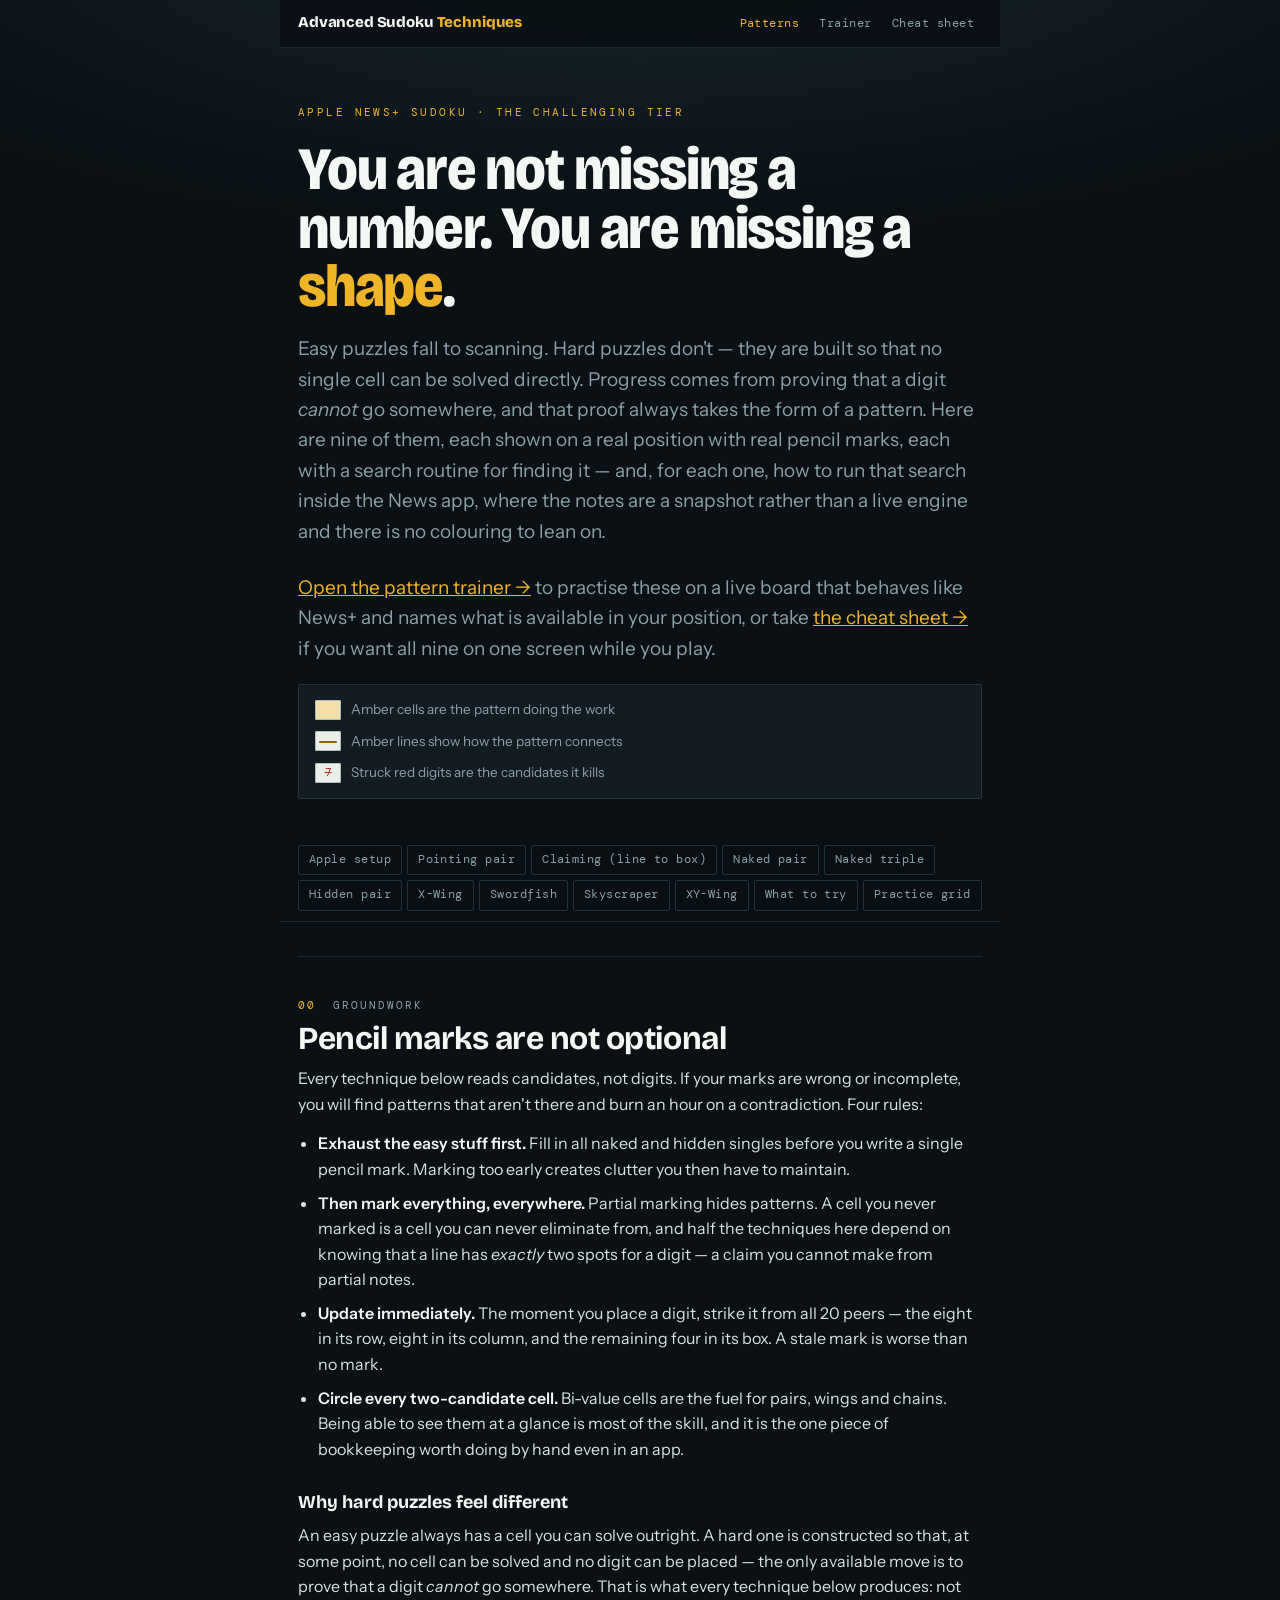
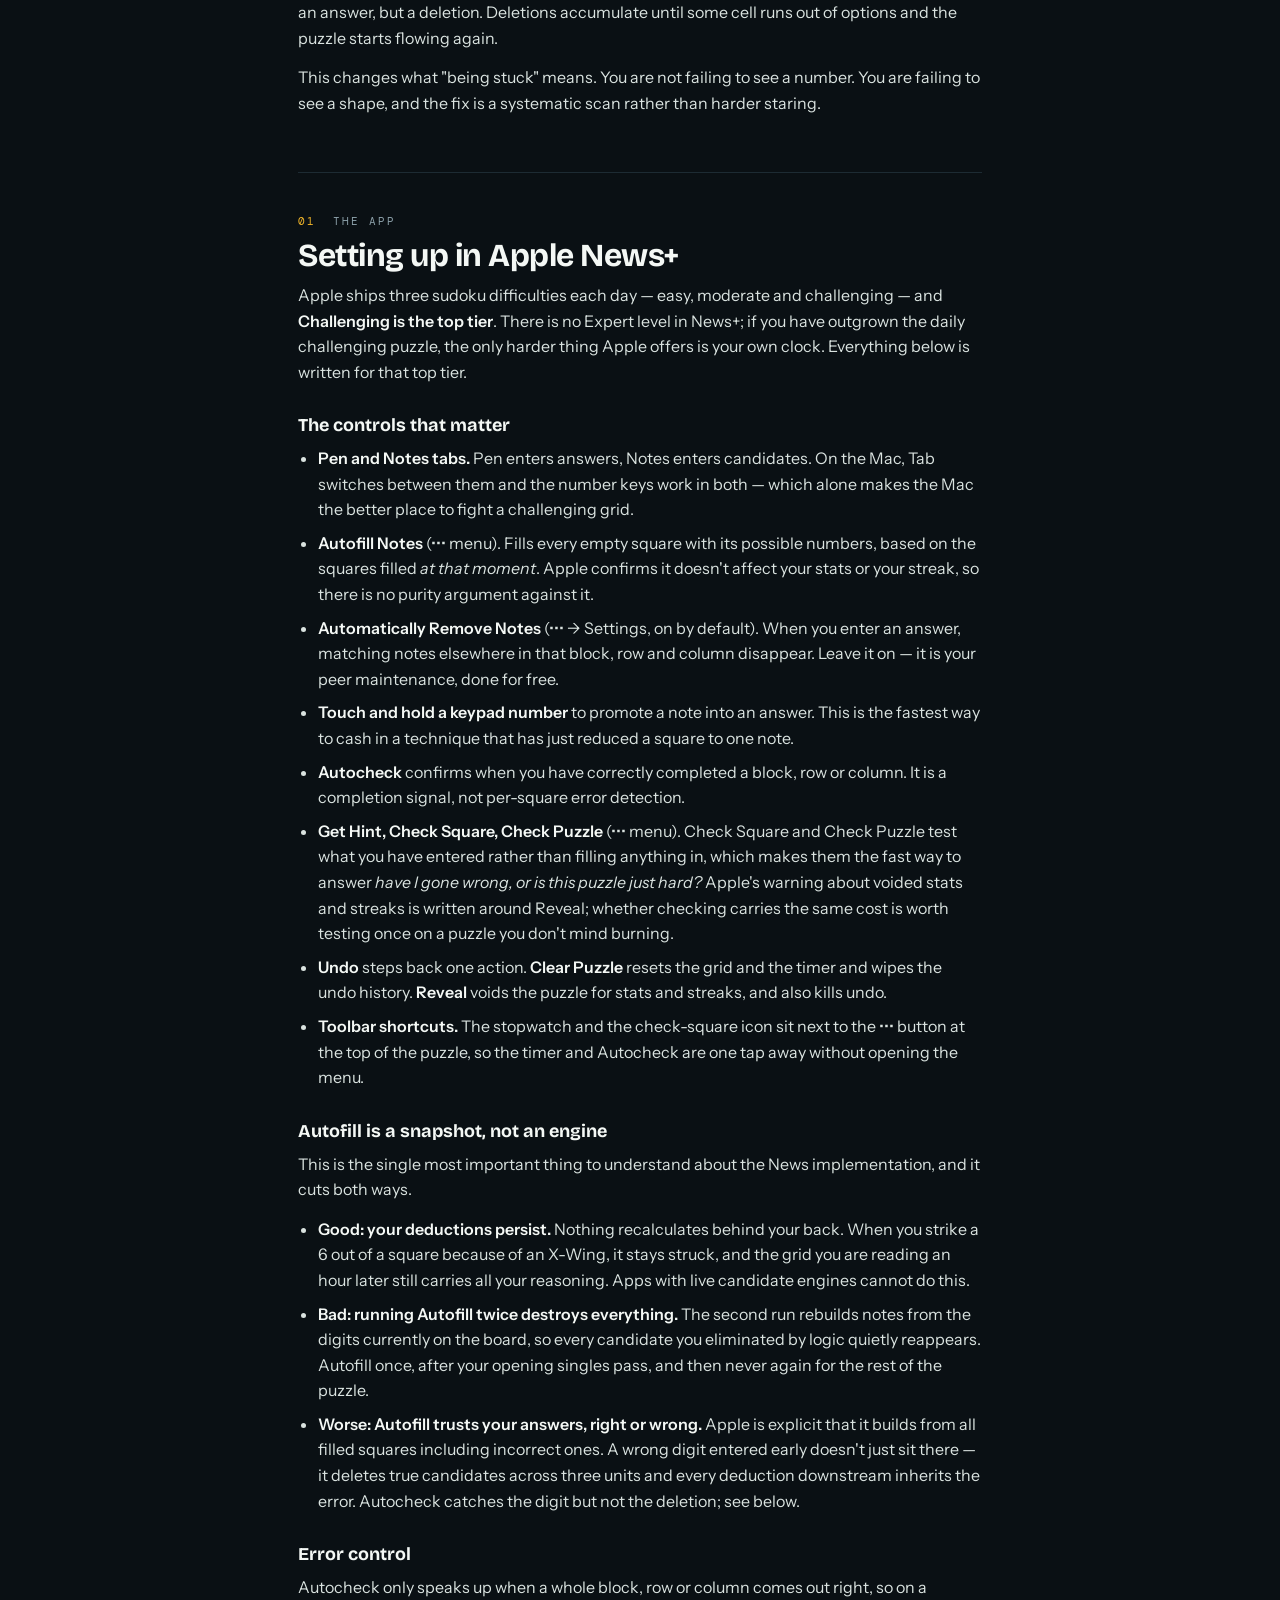
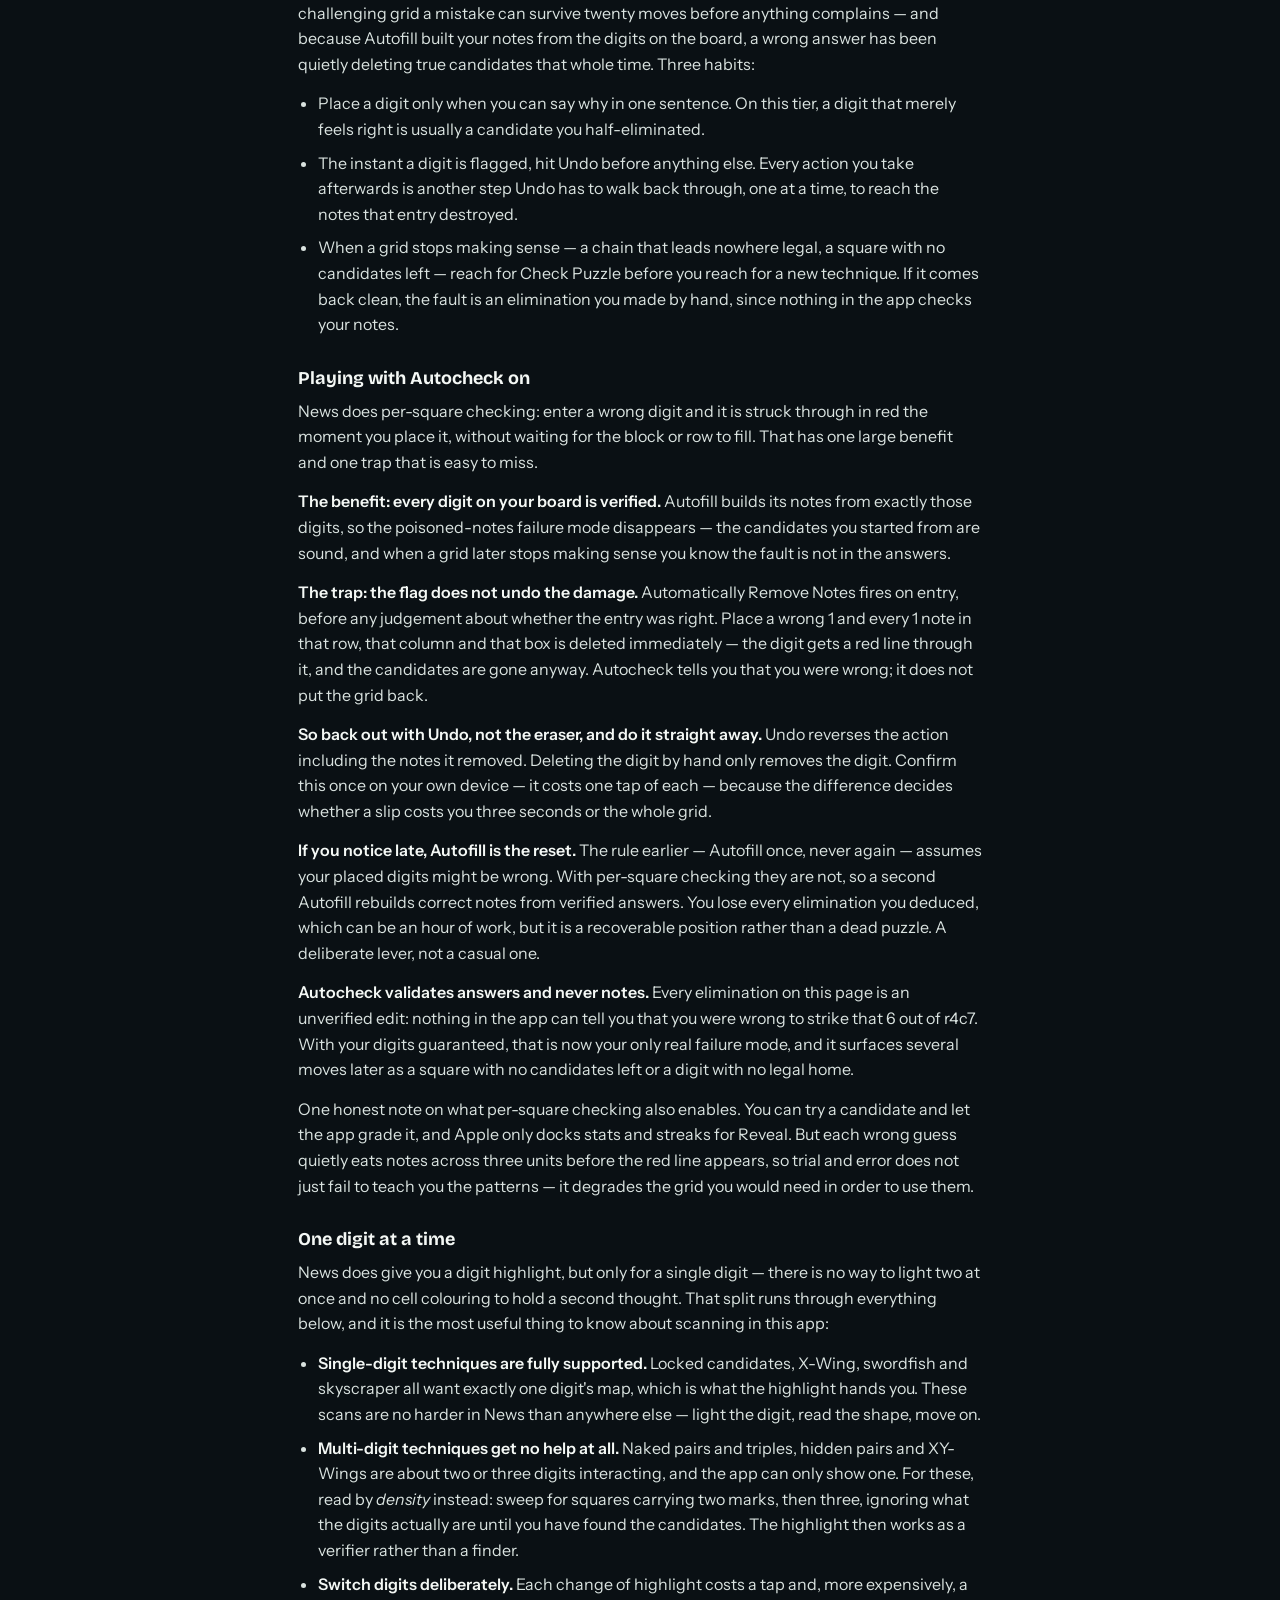
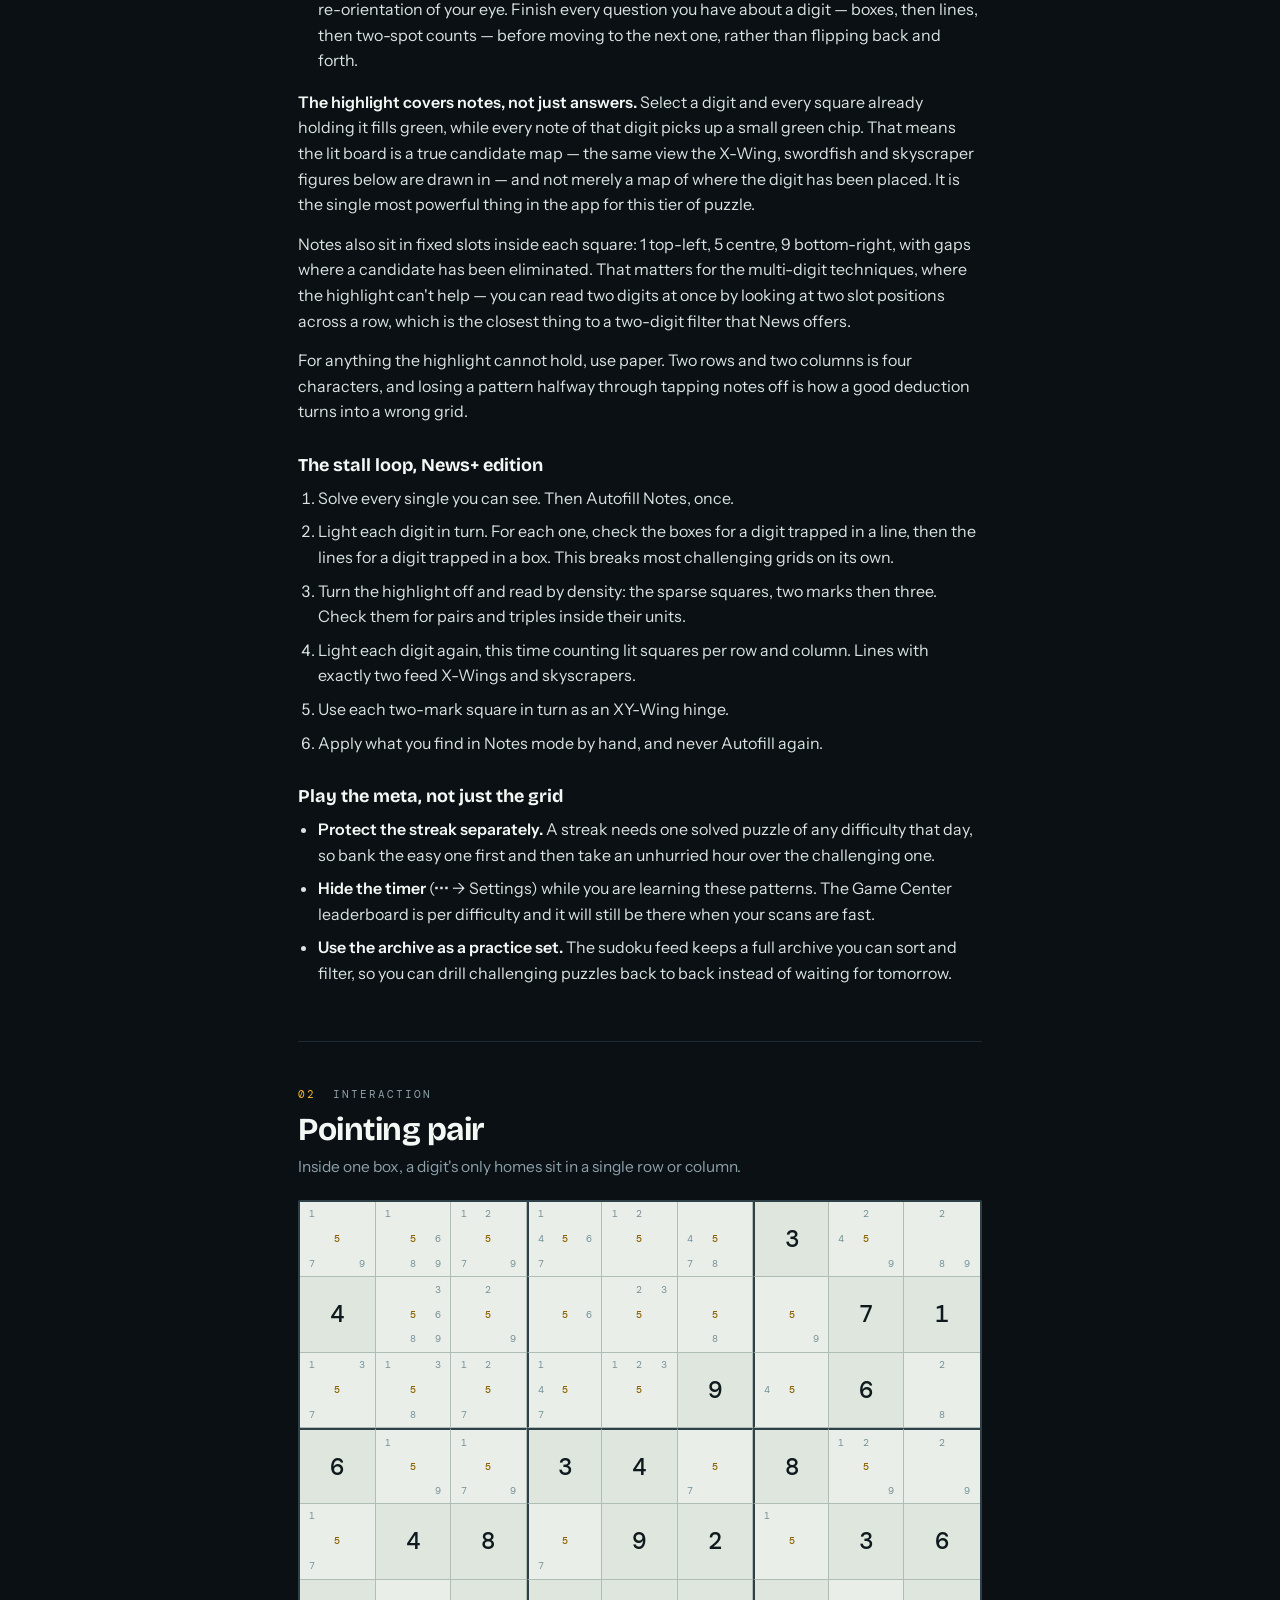
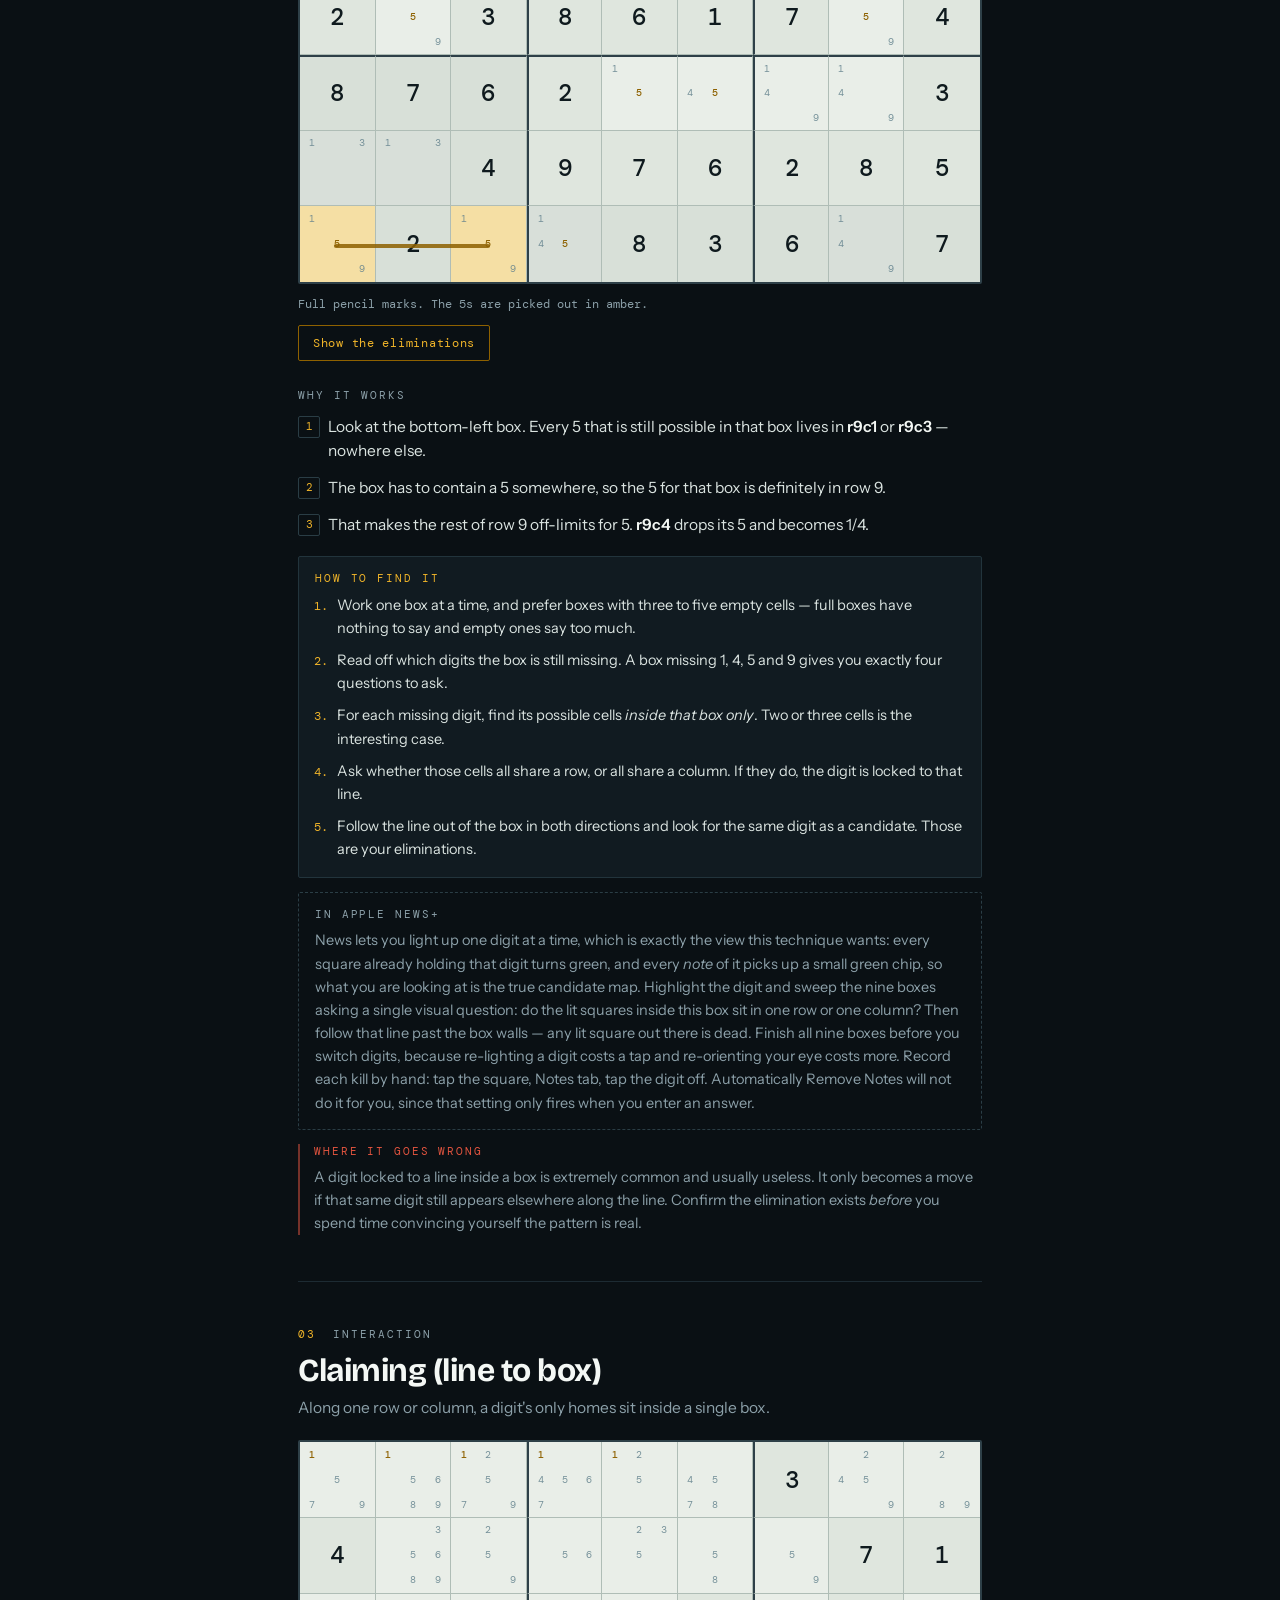
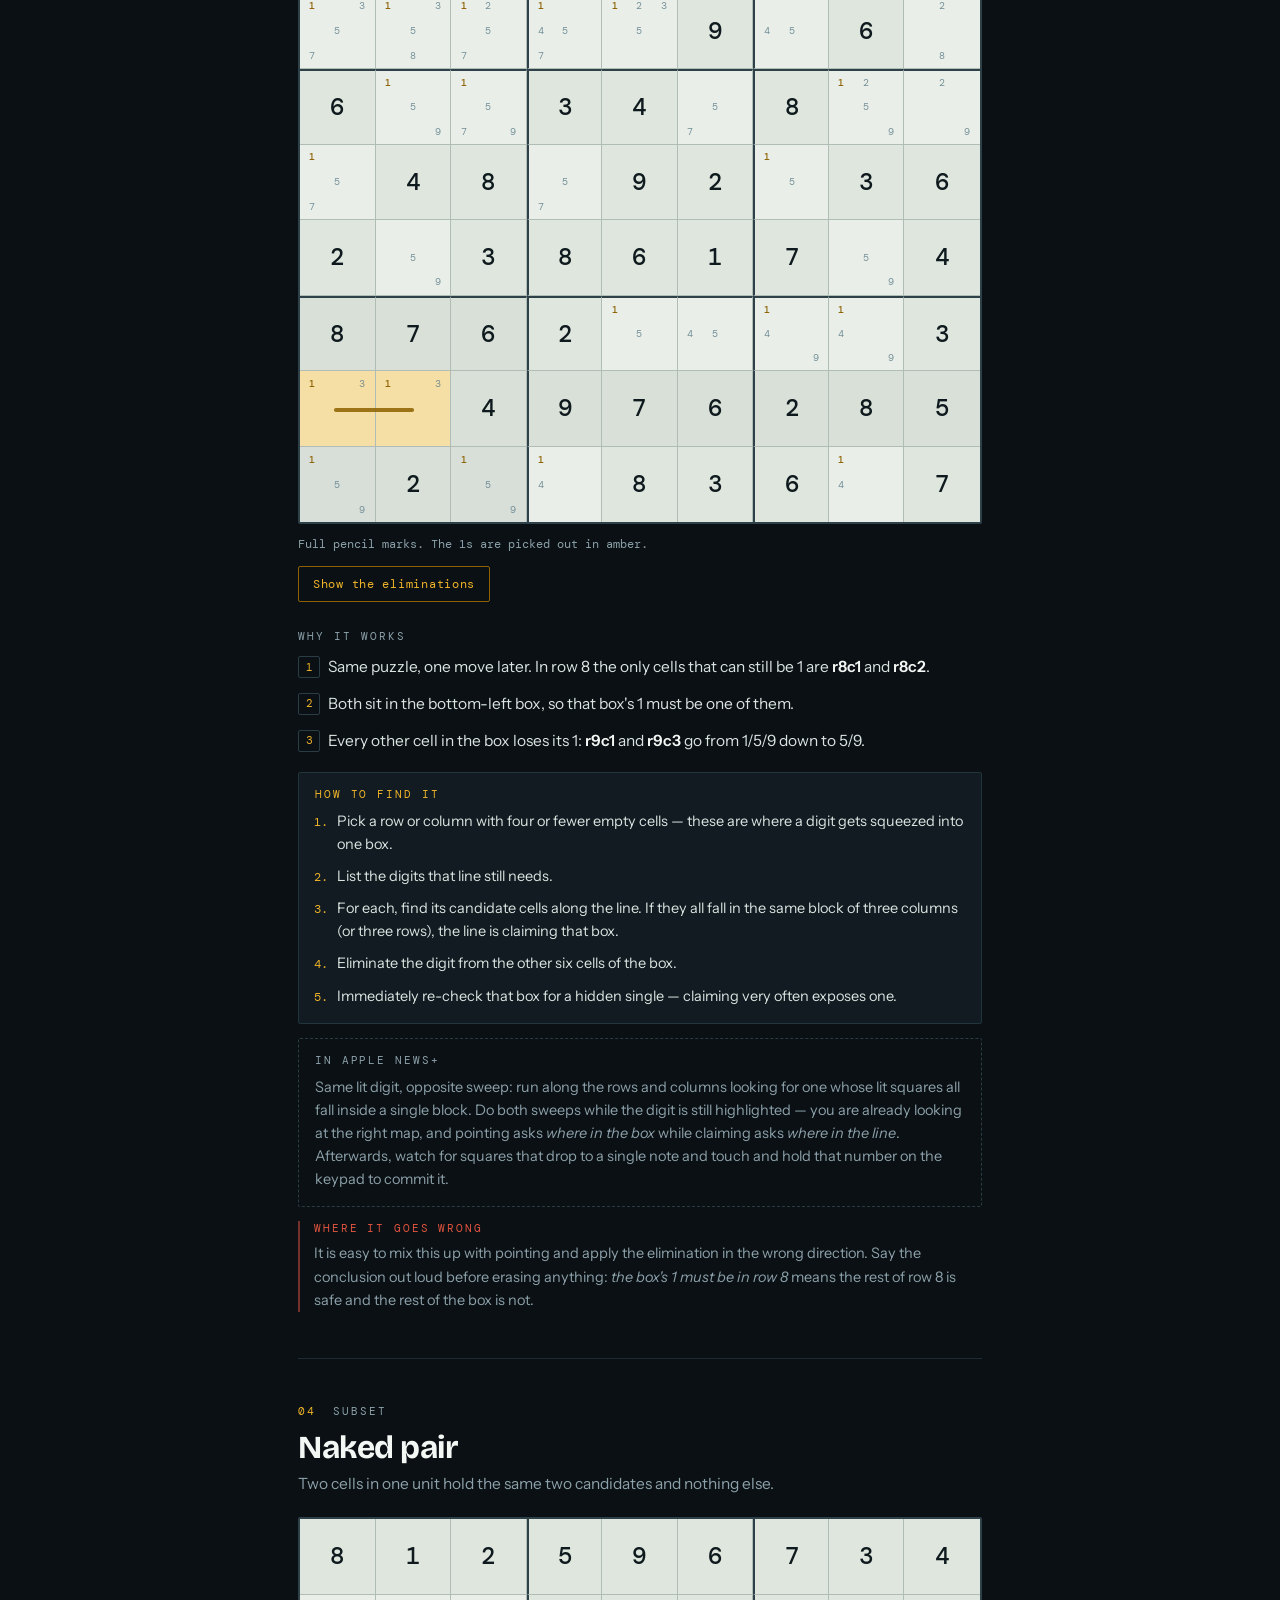
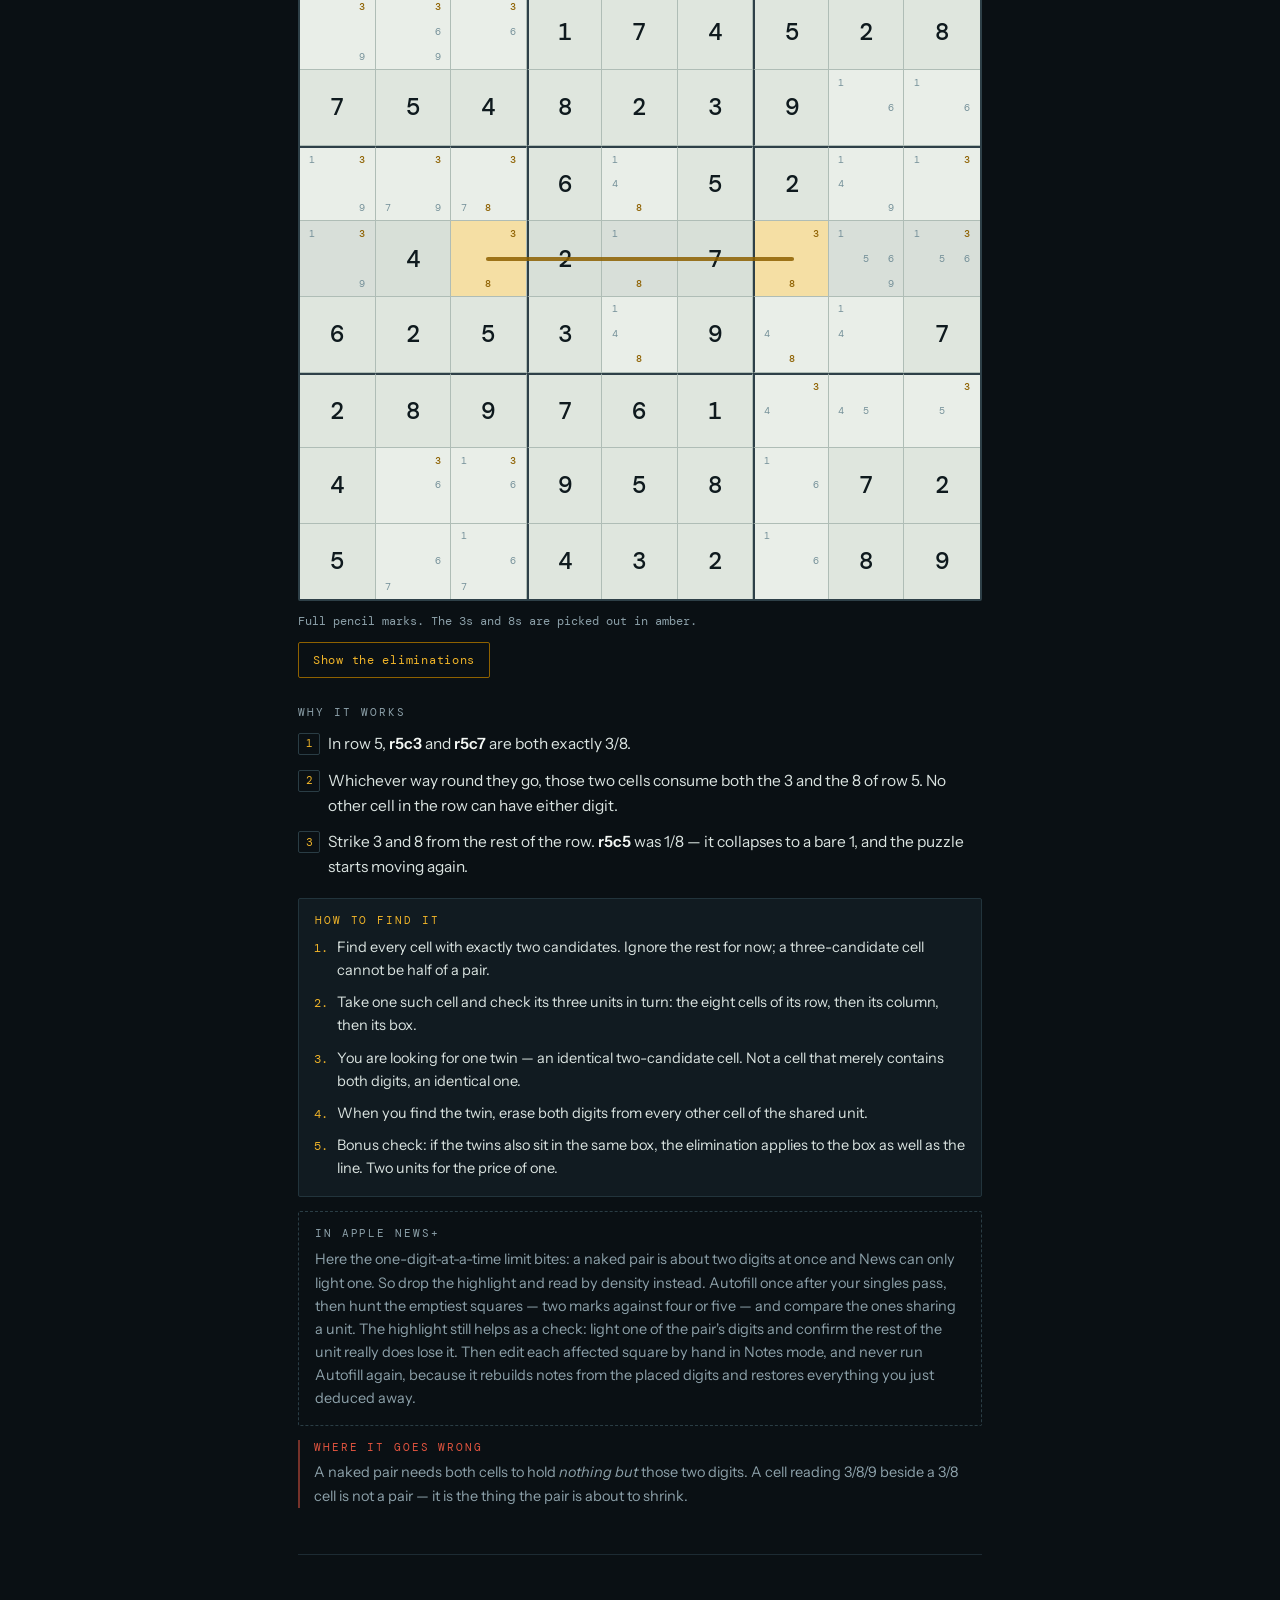
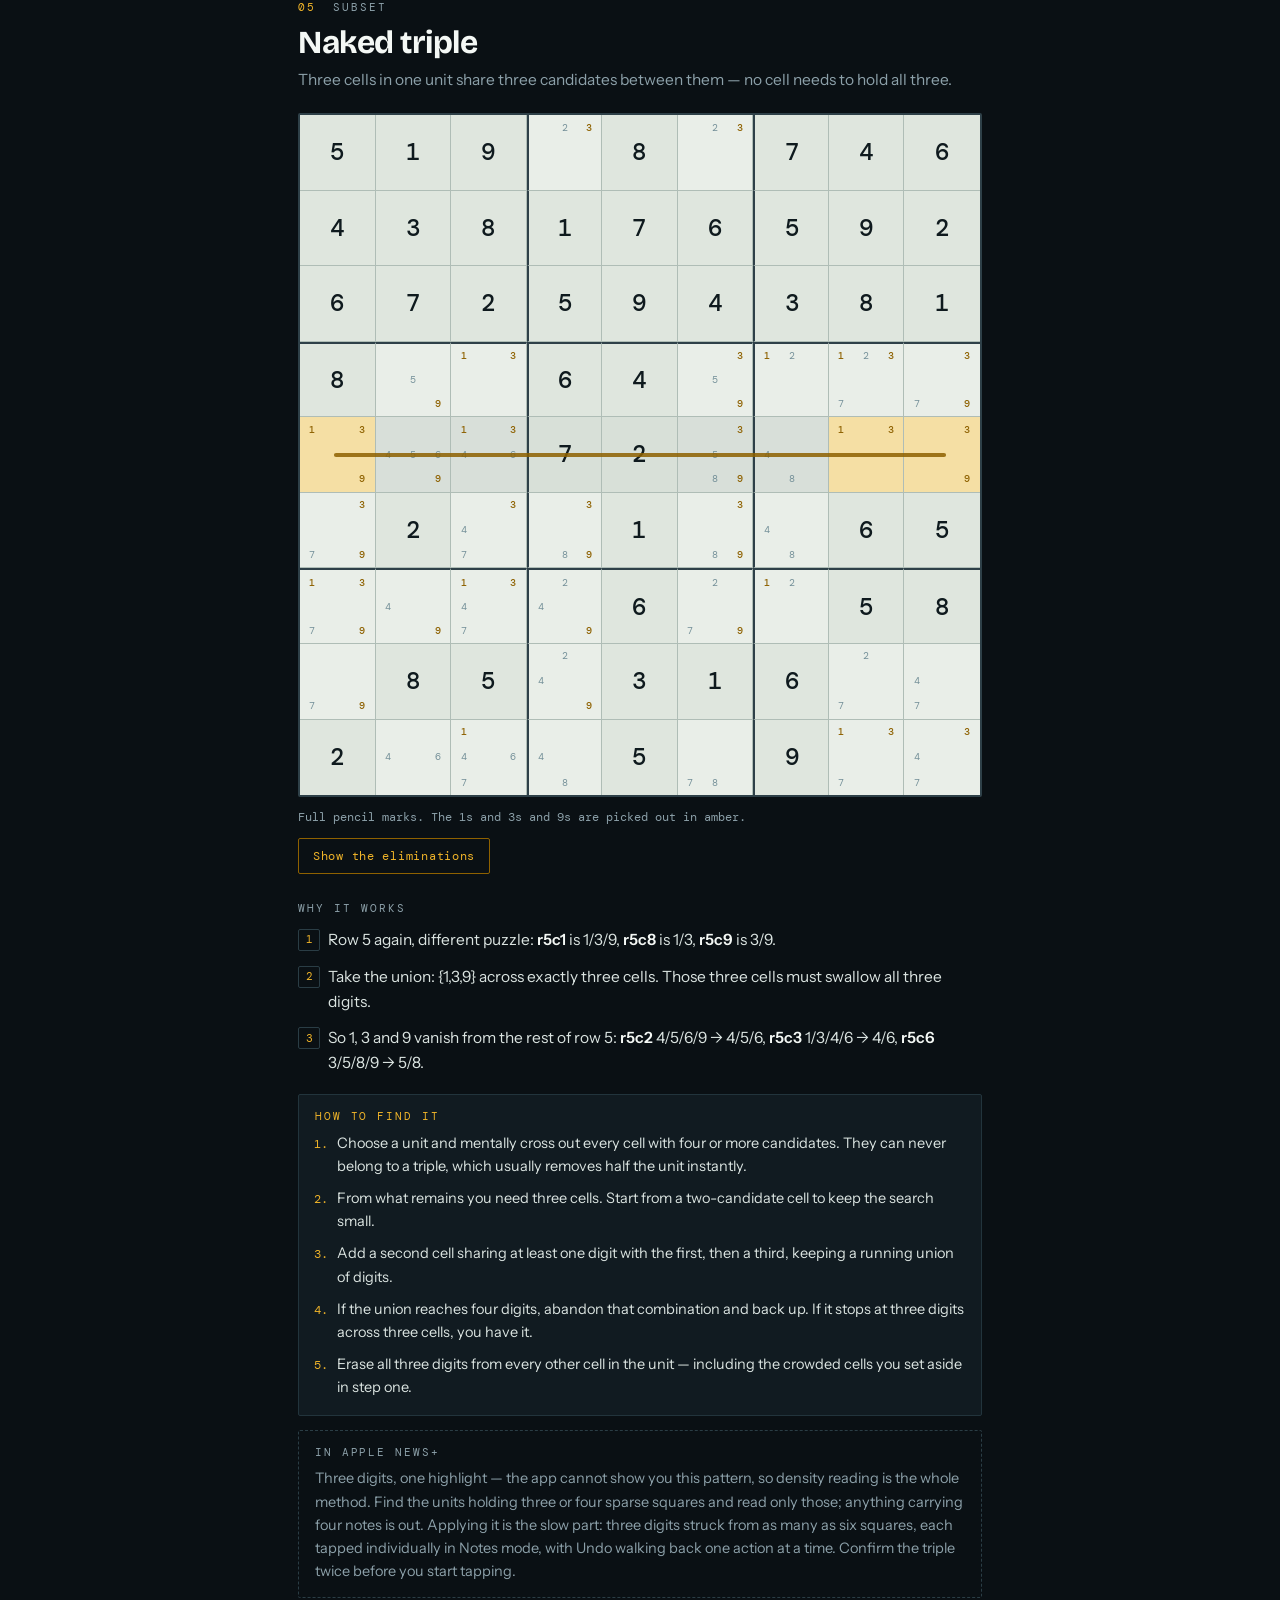
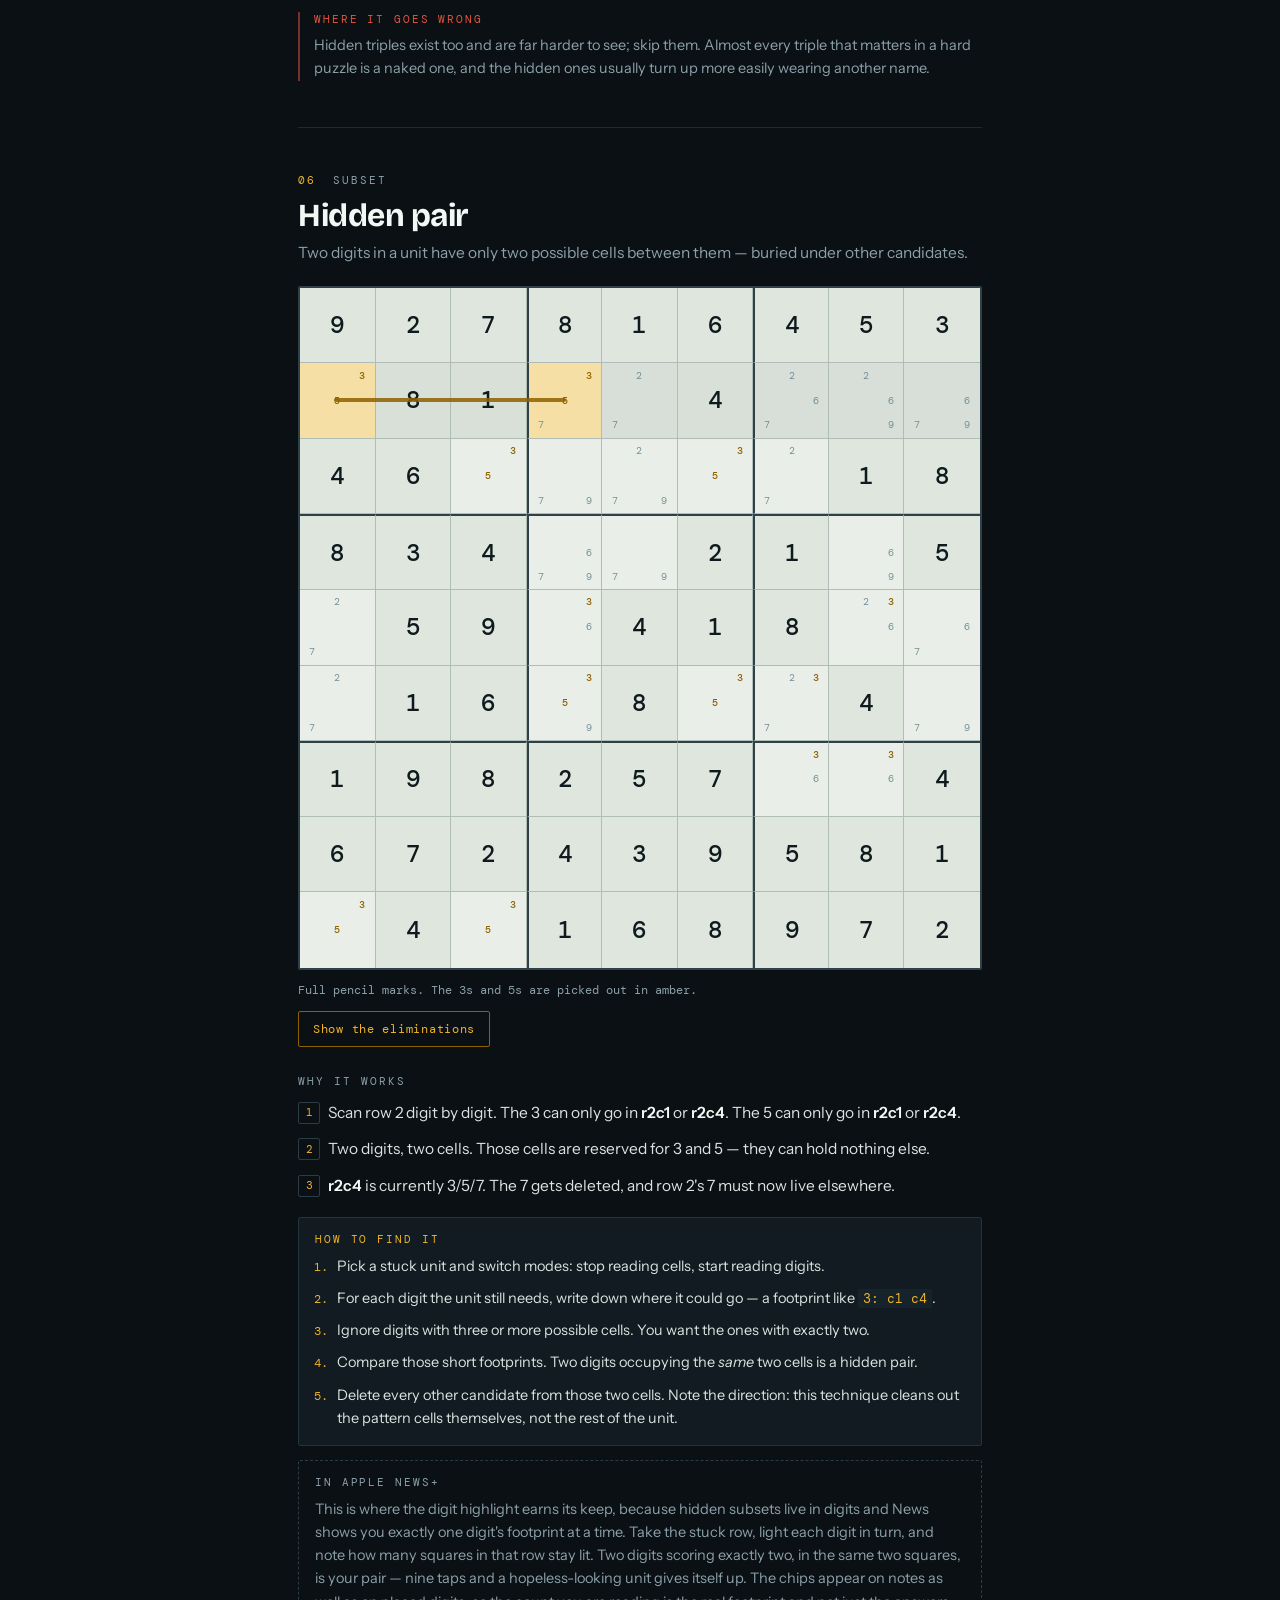
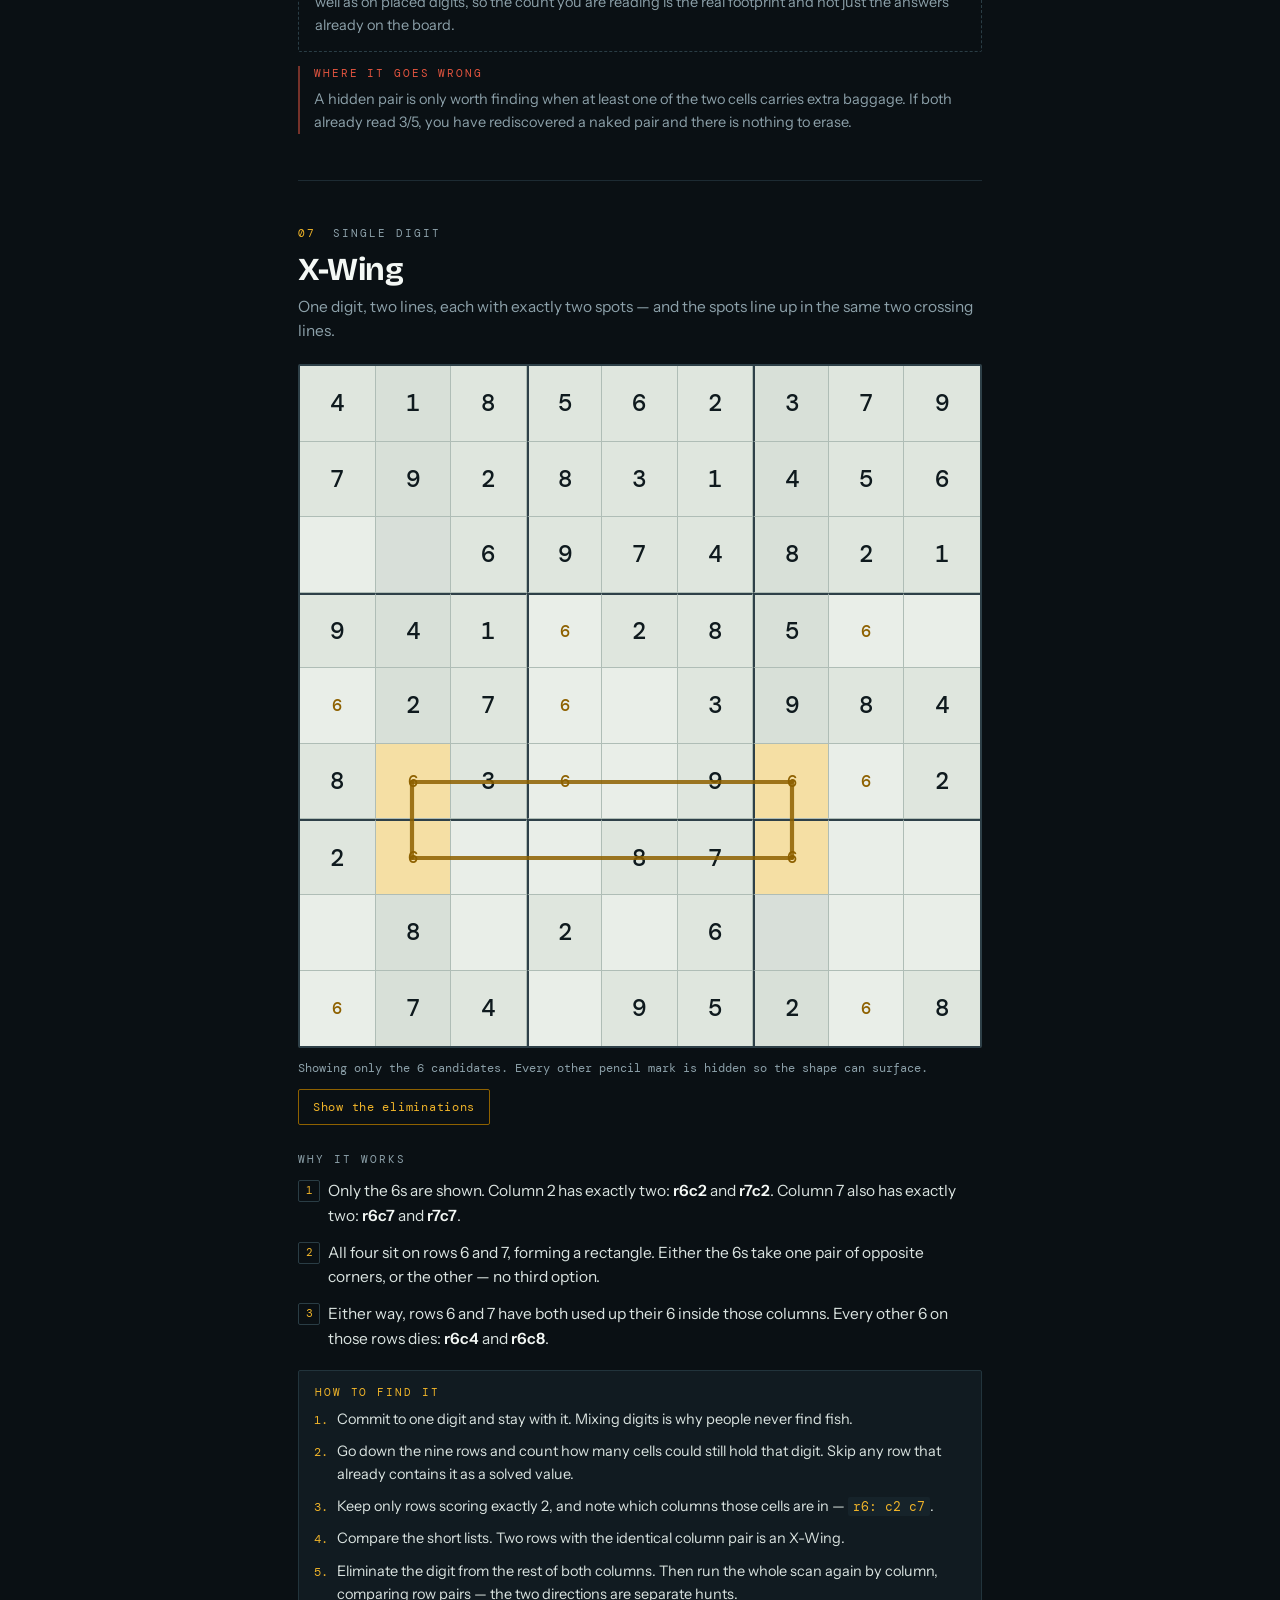
==== commit c7f23992: "A cheat sheet: nine cards, the site's own colours Third page, and its own site-bar link rather than " ====
--- a/index.html
+++ b/index.html
@@ -26,6 +26,7 @@
     <nav>
       <a href="index.html" aria-current="page">Patterns</a>
       <a href="trainer.html">Trainer</a>
+      <a href="cheatsheet.html">Cheat sheet</a>
     </nav>
   </div>
 
@@ -33,7 +34,7 @@
   <p class="kicker">Apple News+ Sudoku · the Challenging tier</p>
   <h1>You are not missing a number. You are missing a <em>shape</em>.</h1>
   <p class="lede">Easy puzzles fall to scanning. Hard puzzles don't — they are built so that no single cell can be solved directly. Progress comes from proving that a digit <i>cannot</i> go somewhere, and that proof always takes the form of a pattern. Here are nine of them, each shown on a real position with real pencil marks, each with a search routine for finding it — and, for each one, how to run that search inside the News app, where the notes are a snapshot rather than a live engine and there is no colouring to lean on.</p>
-  <p class="lede" style="margin-bottom:20px"><a href="trainer.html" style="color:var(--amber)">Open the pattern trainer &rarr;</a> to practise these on a live board that behaves like News+ and names what is available in your position.</p>
+  <p class="lede" style="margin-bottom:20px"><a href="trainer.html" style="color:var(--amber)">Open the pattern trainer &rarr;</a> to practise these on a live board that behaves like News+ and names what is available in your position, or take <a href="cheatsheet.html" style="color:var(--amber)">the cheat sheet &rarr;</a> if you want all nine on one screen while you play.</p>
   <div class="legend">
     <p><span class="swatch b"></span> Amber cells are the pattern doing the work</p>
     <p><span class="swatch l"></span> Amber lines show how the pattern connects</p>
@@ -308,6 +309,8 @@
     <li><span class="see">A two-mark cell has two-mark neighbours sharing one digit each</span><span class="try">&rarr; XY-Wing. Clear the shared third digit from cells seeing both wings.</span></li>
     <li><span class="see">A digit has only two possible cells in a unit, repeatedly, across the board</span><span class="try">&rarr; You are looking at strong links. This is the doorway to colouring and chains.</span></li>
   </ol>
+  <p>This table, each technique's figure, and the vocabulary they all use are on <a href="cheatsheet.html" style="color:var(--amber)">the cheat sheet</a> as a single screen — the version to keep open beside the puzzle once the write-ups below have done their work.</p>
+
   <h3>If none of them fire</h3>
   <p>Two possibilities, and they need different responses. Either your scan was incomplete — much the more likely — or you have made an error and are working on a grid with no solution. A quick integrity check: pick three or four digits and confirm each still has a legal home in every row, column and box. A digit with nowhere to go anywhere on the board means a mistake several moves back, and no technique will rescue it.</p>
 </section>
--- a/assets/css/site.css
+++ b/assets/css/site.css
@@ -16,6 +16,11 @@
   --sans:"Instrument Sans",system-ui,-apple-system,sans-serif;
   --disp:"Bricolage Grotesque","Helvetica Neue",system-ui,-apple-system,sans-serif;
   --mono:"DM Mono",ui-monospace,SFMono-Regular,Menlo,monospace;
+  /* Heights of the two sticky bars, measured in the browser. Three rules depend
+     on them agreeing — where the nav parks, and how far an anchored section has
+     to sit below the top so it clears both. */
+  --bar:48px;   /* .sitebar */
+  --nav:87px;   /* the technique nav, wrapped to two rows */
 }
 *{box-sizing:border-box}
 html{-webkit-text-size-adjust:100%}
@@ -47,24 +52,63 @@
 .swatch.k::after{content:"7";position:absolute;inset:0;display:grid;place-items:center;font-family:var(--mono);font-size:11px;color:var(--red-ink);text-decoration:line-through}
 .swatch.l::after{content:"";position:absolute;left:3px;right:3px;top:50%;height:2px;background:var(--amber-ink);border-radius:2px}
 
-/* ---------- nav ---------- */
+/* ---------- nav ----------
+   The technique nav carries twelve links, 1342px of them measured, into a
+   column that .wrap caps at 720px on every screen there is. So it never fitted
+   on one line anywhere — and it was `overflow-x:auto` with both scrollbars
+   suppressed, which on a mouse meant the last five sections had no bar to drag
+   and no sign there was anywhere to drag to. They were simply unreachable.
+
+   It wraps now. That costs a second row of sticky height, which .block's
+   scroll-margin-top below has to match or every anchor lands under the nav.
+
+   It also parks at --bar, not at 0. Both bars are sticky and both used to claim
+   top:0, so the moment you scrolled the nav slid under .sitebar — which has the
+   higher z-index — and 48px of it went behind an opaque bar. That is the whole
+   nav on a phone and all but the second row on a laptop: the sections were
+   doubly unreachable, once off the right edge and once behind the wordmark. */
 nav{
-  position:sticky;top:0;z-index:20;margin:0 -18px 8px;padding:10px 18px;
+  position:sticky;top:var(--bar);z-index:20;margin:0 -18px 8px;padding:10px 18px;
   background:rgba(10,16,20,.86);backdrop-filter:blur(8px);
-  border-bottom:1px solid #1D2B33;overflow-x:auto;white-space:nowrap;
-  scrollbar-width:none;
-}
-nav::-webkit-scrollbar{display:none}
+  border-bottom:1px solid #1D2B33;
+  display:flex;flex-wrap:wrap;gap:5px;
+}
 nav a{
-  display:inline-block;font-family:var(--mono);font-size:11.5px;letter-spacing:.04em;
-  color:var(--mist);text-decoration:none;padding:5px 10px;margin-right:4px;
+  flex:0 0 auto;
+  font-family:var(--mono);font-size:11.5px;letter-spacing:.04em;
+  color:var(--mist);text-decoration:none;padding:5px 10px;white-space:nowrap;
   border:1px solid #22343C;border-radius:2px;
+}
+/* On a phone the wrap costs 193px of sticky bar — half the viewport, and worse
+   than the problem it fixes. So below 560px it goes back to one scrolling line,
+   where a swipe reaches the far end natively. The scrollbar stays visible this
+   time: that is the piece whose absence made the desktop version unusable, and
+   a narrow desktop window lands here too. */
+/* Scoped to the technique nav by its label, not to `nav`: .sitebar has a nav of
+   its own, and an unscoped rule here faded the wordmark's "Trainer" link too. */
+@media (max-width:560px){
+  :root{--nav:51px}   /* one row again, so the anchor offset shrinks with it */
+  nav[aria-label="Techniques"]{
+    flex-wrap:nowrap;overflow-x:auto;scrollbar-width:thin;scrollbar-color:#2E4048 transparent;
+    /* Overlay scrollbars reserve no width and only surface mid-gesture, so at
+       rest there is still nothing saying the row continues. The right edge
+       fades instead. At this width it always overflows — 789px of it at the
+       breakpoint itself — so the fade is never lying. */
+    -webkit-mask-image:linear-gradient(to right,#000 calc(100% - 32px),transparent);
+    mask-image:linear-gradient(to right,#000 calc(100% - 32px),transparent);
+  }
+  nav[aria-label="Techniques"]::-webkit-scrollbar{height:4px}
+  nav[aria-label="Techniques"]::-webkit-scrollbar-thumb{background:#2E4048;border-radius:2px}
 }
 nav a:hover,nav a:focus-visible{color:var(--amber);border-color:var(--amber-ink)}
 .hint{font-family:var(--mono);font-size:12px;color:var(--mist);border:1px dashed #2A3D45;padding:10px 12px;margin:0 0 16px;line-height:1.7}
 
 /* ---------- prose blocks ---------- */
-.block{scroll-margin-top:60px;padding:34px 0 8px;border-top:1px solid #1D2B33;margin-top:34px}
+/* An anchored section has to clear both sticky bars stacked, not just one. */
+.block{
+  scroll-margin-top:calc(var(--bar) + var(--nav) + 8px);
+  padding:34px 0 8px;border-top:1px solid #1D2B33;margin-top:34px;
+}
 h2{font-family:var(--disp);font-weight:700;font-size:clamp(24px,6.4vw,32px);line-height:1.06;letter-spacing:-.015em;margin:6px 0 10px;color:#F4F8F5}
 h3{font-family:var(--disp);font-weight:700;font-size:18px;margin:26px 0 6px;color:#F4F8F5}
 p{margin:0 0 14px}
@@ -74,7 +118,12 @@
 code{font-family:var(--mono);font-size:.88em;color:var(--amber);background:#16232A;padding:1px 5px;border-radius:2px}
 
 /* ---------- case ---------- */
-.case{padding:38px 0 10px;border-top:1px solid #1D2B33;margin-top:30px;scroll-margin-top:56px}
+/* Same offset as .block, and for the same reason — these are the sections the
+   nav actually links to, so getting this wrong is the nav not working. */
+.case{
+  padding:38px 0 10px;border-top:1px solid #1D2B33;margin-top:30px;
+  scroll-margin-top:calc(var(--bar) + var(--nav) + 8px);
+}
 .eyebrow{font-family:var(--mono);font-size:11px;letter-spacing:.18em;text-transform:uppercase;color:var(--mist)}
 .eyebrow i{font-style:normal;color:var(--amber);margin-right:8px}
 .casehead h2{margin:8px 0 8px}
@@ -252,6 +301,12 @@
 .sq.tgt{background:rgba(226,84,63,.22)}
 .sq:focus-visible{outline:2px solid var(--amber);outline-offset:-2px;z-index:2}
 
+/* The digit and the notes share one grid cell. Without this they are two grid
+   items, so .sq lays them out as two rows — the digit centred in the taller
+   upper row and the collapsed notes grid under it, which put every placed digit
+   about 8px above the true centre of its square. */
+.sq > .val,.sq > .notes{grid-area:1/1}
+
 /* Second declaration wins where container queries are supported and is ignored
    where they are not, so the vw line stays as the fallback. */
 .val{font-family:var(--mono);font-weight:500;font-size:clamp(15px,5.2vw,28px);color:var(--given);position:relative}
@@ -283,7 +338,20 @@
 .geo2 line.cross{stroke-dasharray:.15 .15;opacity:.55}
 
 /* controls */
-.tools{display:flex;align-items:center;justify-content:center;gap:8px;margin:0 0 12px;flex-wrap:wrap}
+
+/* The tools sit beside the pad, not above it, and the two stretch to the same
+   height: four control rows against three key rows, which is why the buttons
+   come out a little taller than they were. The row this replaced cost ~46px of
+   vertical space, and .tplay's width below converts that straight into board. */
+.padrow{display:flex;justify-content:center;align-items:stretch;gap:10px;margin:0 0 8px}
+.tools{
+  flex:0 0 118px;display:grid;grid-template-rows:repeat(4,1fr);gap:6px;margin:0;
+}
+.tools .tbtn{padding:8px 6px;text-align:center}
+/* In the column the segmented pair has a full row to itself, so it splits it
+   rather than hugging its labels. */
+.tools .seg{display:flex}
+.tools .seg .tbtn{flex:1}
 .tbtn{
   font-family:var(--mono);font-size:12px;letter-spacing:.04em;
   background:var(--panel);color:var(--text);border:1px solid #2A3D45;
@@ -297,17 +365,31 @@
 .seg .tbtn{border:none;border-radius:0}
 .seg .tbtn+.tbtn{border-left:1px solid #2A3D45}
 
-.pad{display:grid;grid-template-columns:repeat(9,1fr);gap:5px;margin:0 0 10px}
+/* Three by three, the shape News+ uses, and not an arbitrary one: the notes
+   inside a square are laid out on the same 3x3 with the same digit order, so
+   "the 7 is bottom-left" is one fact about the pad and the square both.
+   Width-capped rather than filling the column — three keys across a 600px board
+   would be 200px each. It shrinks below that basis when the tools column beside
+   it leaves less: on a 390px phone that lands the keys at ~71px, still a
+   comfortable thumb target. */
+.pad{
+  display:grid;grid-template-columns:repeat(3,1fr);gap:6px;
+  flex:0 1 282px;min-width:0;margin:0;
+}
 /* Scoped to .pad on purpose. `key` is not a unique name: index.html marks the
    decisive pencil mark in a figure as `.m.key`, and an unscoped `.key` rule
    here painted those little digits with the keypad's panel background, border
    and aspect ratio. */
 .pad .key{
-  font-family:var(--mono);font-size:clamp(14px,4.6vw,19px);
+  font-family:var(--mono);font-size:clamp(18px,6vw,26px);
   background:var(--panel2);color:var(--text);border:1px solid #2A3D45;
-  aspect-ratio:.82;border-radius:3px;cursor:pointer;display:grid;place-items:center;
+  aspect-ratio:1;border-radius:3px;cursor:pointer;display:grid;place-items:center;
   position:relative;padding:0;
 }
+/* Focus mode — nothing selected, so a tap lights a digit instead of entering
+   it. Sunk a shade, which is as loud as this needs to be: the hint line under
+   the pad says it in words and the lit key says which. */
+.pad.focusmode .key{background:var(--panel)}
 .pad .key:hover{border-color:var(--amber-ink)}
 .pad .key:focus-visible{outline:2px solid var(--amber);outline-offset:2px}
 .pad .key .left{
@@ -317,23 +399,26 @@
 .pad .key.focused{background:#2E5A32;border-color:#8FD48A;color:#DFF3DC}
 
 /* Notes mode: the pad reports what is already pencilled into the selected
-   square, so pressing a digit reads as the toggle it actually is. Deliberately
-   the pencil blue used for notes on the board rather than the amber/green the
-   pad already spends on "focused" and "done" — this is a different axis of
-   information and should not look like either of those. */
+   square, so pressing a digit reads as the toggle it actually is. It wears the
+   exact green a highlighted note wears on the board (.nt.lit) — the pad is
+   showing you the same thing the square is, and two colours for one fact read
+   as two facts. The dot carries the state without relying on hue. */
 .pad.notesmode .key{border-style:dashed}
 .pad .key.noted{
-  background:#1B3745;border-color:#5D93A8;color:#D7ECF5;
+  background:#8FD48A;border-color:#8FD48A;color:#14532D;
   border-style:solid;font-weight:500;
 }
 .pad .key.noted::before{
   content:"";position:absolute;top:3px;right:3px;width:5px;height:5px;
-  border-radius:50%;background:#7FC0D8;
+  border-radius:50%;background:#14532D;opacity:.55;
 }
 .pad .key.noted.done{opacity:.45}
+/* The remaining-count is --mist against the dark keys; on the green one that
+   is barely there. */
+.pad .key.noted .left{color:#14532D;opacity:.75}
 .padlabel{
   font-family:var(--mono);font-size:10.5px;letter-spacing:.16em;text-transform:uppercase;
-  color:var(--mist);margin:0 0 6px
+  color:var(--mist);margin:0 0 6px;text-align:center
 }
 
 /* coach */
@@ -426,33 +511,172 @@
   }
   .tside>.coach:first-child{margin-top:0}
 
-  /* Keys are tall-ish on touch because a fingertip needs the height. With a
-     mouse they do not, and two 9-wide pad rows are the largest claim on the
-     vertical budget after the board itself — squatter keys buy the board about
-     45px of width on a laptop screen. */
-  .pad .key{aspect-ratio:1.25}
+  /* A fingertip needs a ~90px key; a mouse pointer does not, and the pad is the
+     largest claim on the vertical budget after the board itself. Narrower and
+     squatter here buys back most of what the 3x3 shape costs the board — at
+     touch size the pad would be 290px tall, against 183px for this. */
+  .pad{flex-basis:216px}
+  .pad .key{aspect-ratio:1.25;font-size:19px}
 
   /* The board is capped by viewport HEIGHT, not by the column, so that board +
      both keypads + the page header all land on one screen. Letting it fill the
      column gave a 750px board and pushed the keypad below the fold, which just
      moves the scrolling complaint from the coach to the pad.
 
-     The divisor is not a fudge factor: everything under the board scales with
-     the board. Two pad rows of nine keys at the aspect-ratio above come to
-     ~0.142x the board width, so the column costs 1.142x board plus a fixed
-     355px of site bar, page header, tools row, label and margins. Both numbers
-     were measured in the browser, not guessed.
+     The subtraction is not a fudge factor. It used to be a divisor, because two
+     rows of nine keys were as wide as the board and therefore scaled with it.
+     The 3x3 pad is width-capped instead, so its height is fixed no matter how
+     big the board gets, and it belongs in the constant.
+
+     441px, and every part of it was measured in the browser rather than
+     reasoned about: 221px above the column (site bar, page header, meta row)
+     plus 220px below the board (the 175px tools-and-pad row, the 17px hint, and
+     28px of margins). Moving the tools alongside the pad is what took this from
+     538 — the row they used to occupy was costing the board ~46px of width, and
+     the rest of the drop was slack the previous constant had never had measured
+     out of it.
+
+     Re-measure this if anything in the column changes height. The check is that
+     .tplay's bottom lands on the viewport bottom: short by a lot and the board
+     is smaller than it needs to be, over and `position:sticky` stops working
+     because the column no longer fits.
 
      620px is a comfort ceiling — past it the cells are just large, and the
-     coach column starts to look starved. min() with 100% keeps a very tall
-     window from making the board wider than its column. */
+     coach column starts to look starved. It is reached at a 1061px-tall window.
+     min() with 100% keeps a very tall window from making the board wider than
+     its column, and the 320px floor keeps a short one from shrinking it to
+     nothing: past that point the page scrolls, which is better than an
+     unreadable board. */
   .tplay{
     position:sticky;top:14px;
-    width:min(100%,620px,calc((100vh - 355px) / 1.142));
+    width:min(100%,620px,max(320px,calc(100vh - 441px)));
     margin-inline:auto;
   }
   /* Board digits size off the board itself (see .boardwrap container-type), so
      the column can be any width without the numbers drifting. */
+}
+
+/* ============================================================
+   Cheat sheet (cheatsheet.html, generated by tools/cheatsheet.py)
+
+   A card grid rather than a column, so it is one screen you keep open beside
+   the puzzle. It shares every token with the rest of the site, and the little
+   figures are miniatures of the lesson's grids on purpose: paper ground, amber
+   pattern cells, red struck kills. Nothing here introduces a colour.
+   ============================================================ */
+.crib{max-width:1240px;margin:0 auto;padding:0 18px 80px}
+.cribhead{padding:34px 0 24px}
+.cribhead h1{font-size:clamp(30px,8vw,48px)}
+.cribhead .lede{margin-bottom:20px}
+.cribhead .lede a,.crib footer a{color:var(--amber);text-decoration:none;border-bottom:1px solid rgba(240,180,41,.35)}
+.cribhead .lede a:hover,.crib footer a:hover{border-bottom-color:var(--amber)}
+/* Four rows of legend in one column is a lot of vertical space on a wide
+   screen, and this page is meant to be taken in at a glance. */
+@media (min-width:760px){.cribleg{grid-template-columns:1fr 1fr}}
+.swatch.p::after{content:"";position:absolute;inset:2px;border:2px solid var(--amber-ink);border-radius:1px}
+.swatch.n::after{content:"4";position:absolute;inset:0;display:grid;place-items:center;font-family:var(--mono);font-size:11px;color:var(--pencil)}
+
+/* auto-fill rather than auto-fit: with eight cards a fit grid stretches the
+   last row's card across the whole width, which reads as a different kind of
+   thing rather than as the ninth of nine. */
+.cards{
+  display:grid;grid-template-columns:repeat(auto-fill,minmax(384px,1fr));
+  gap:1px;background:#1D2B33;border:1px solid #1D2B33;border-radius:2px;overflow:hidden;
+}
+/* The trigger list at the foot of the page links to these, and the site bar is
+   sticky — without the offset a jump lands the card's eyebrow under the bar. */
+.card{
+  background:var(--panel);padding:16px;display:flex;gap:14px;align-items:flex-start;
+  scroll-margin-top:calc(var(--bar) + 10px);
+}
+.cardfig{flex:0 0 auto}
+.cardbody{flex:1 1 auto;min-width:0}
+.card .eyebrow{font-size:10px;letter-spacing:.16em}
+.card h2{font-family:var(--disp);font-weight:700;font-size:18px;line-height:1.15;margin:5px 0 7px}
+.card h2 a{color:#F4F8F5;text-decoration:none}
+.card h2 a:hover,.card h2 a:focus-visible{color:var(--amber)}
+.card .what{font-size:13px;color:var(--mist);margin:0 0 11px}
+.kv{margin:0;font-size:13px}
+.kv dt{
+  font-family:var(--mono);font-size:9.5px;letter-spacing:.16em;text-transform:uppercase;
+  color:var(--amber);margin-bottom:2px;
+}
+.kv dd{margin:0 0 9px;color:var(--text)}
+.kv dd:last-of-type{margin-bottom:0}
+.guard{
+  margin:11px 0 0;padding-left:11px;border-left:2px solid rgba(226,84,63,.5);
+  font-size:12.5px;color:var(--mist);
+}
+.guard span{
+  display:block;font-family:var(--mono);font-size:9.5px;letter-spacing:.16em;
+  text-transform:uppercase;color:var(--red);margin-bottom:4px;
+}
+.guard b{color:#F4F8F5}
+
+/* The miniature. Same anatomy as .grid on the lesson pages — paper ground,
+   heavy block rules, pencil-coloured marks — at a size where the whole shape
+   is one glance and no cell has to be readable in detail. */
+.mini{
+  display:grid;grid-template-columns:repeat(9,16px);grid-template-rows:repeat(9,16px);
+  background:var(--paper);border:2px solid var(--rule-strong);border-radius:2px;overflow:hidden;
+}
+/* grid-auto-flow:column matters for the one cell that mixes plain text with a
+   struck digit: `35<s>7</s>` is two grid items, and in the default row flow
+   they stack and the label spills out of its square. */
+.mini i{
+  border-right:1px solid var(--rule);border-bottom:1px solid var(--rule);
+  display:grid;grid-auto-flow:column;place-items:center;white-space:nowrap;
+  font-style:normal;
+  font-family:var(--mono);font-size:8px;letter-spacing:-.05em;color:var(--pencil);
+}
+.mini i:nth-child(9n){border-right:none}
+.mini i:nth-child(n+73){border-bottom:none}
+.mini i.bl{border-left:2px solid var(--rule-strong)}
+.mini i.bt{border-top:2px solid var(--rule-strong)}
+/* Heavier than the lesson's .cell.unitline tint (.09): that one runs across a
+   700px grid where a whisper is plenty, and this one has 16px to say it in. */
+.mini i.tint{background:rgba(46,64,72,.15)}
+.mini i.d{opacity:.75}
+.mini i.b{background:#F5DFA4;color:var(--amber-ink);font-weight:500}
+.mini i.r{box-shadow:inset 0 0 0 2px var(--amber-ink);color:var(--amber-ink);font-weight:500}
+.mini i.x{background:rgba(226,84,63,.20);color:var(--red-ink);text-decoration:line-through;font-weight:500}
+/* One struck digit inside a cell that survives — the hidden pair, where the
+   deletion lands in a pattern cell rather than beside it. */
+.mini s{color:var(--red-ink)}
+.figcap{
+  font-family:var(--mono);font-size:10px;line-height:1.4;color:var(--mist);
+  margin:8px 0 0;max-width:148px;text-align:center;
+}
+
+/* These sections use .block, which offsets anchors for the lesson's sticky
+   technique nav. This page has no such nav — only the site bar. */
+.cribblock{scroll-margin-top:calc(var(--bar) + 8px)}
+.cribblock .triage .try a{color:inherit;text-decoration:none;border-bottom:1px solid rgba(240,180,41,.3)}
+.cribblock .triage .try a:hover{border-bottom-color:var(--amber)}
+.cribblock .hint{margin-top:16px}
+.gloss{display:grid;grid-template-columns:repeat(3,1fr);gap:14px 30px;margin:0;font-size:13.5px}
+.gloss dt{
+  font-family:var(--mono);font-size:10px;letter-spacing:.14em;text-transform:uppercase;
+  color:var(--amber);margin-bottom:3px;
+}
+.gloss dd{margin:0;color:var(--mist);line-height:1.5}
+@media (max-width:900px){.gloss{grid-template-columns:repeat(2,1fr)}}
+@media (max-width:560px){
+  .gloss{grid-template-columns:1fr}
+  /* The figure goes above the text and grows, because at this width the card
+     is the whole screen and there is room for a readable grid. */
+  .card{flex-direction:column;align-items:center;gap:16px}
+  .cardbody{width:100%}
+  .figcap{max-width:none}
+  .mini{grid-template-columns:repeat(9,20px);grid-template-rows:repeat(9,20px)}
+  .mini i{font-size:10px}
+}
+@media (max-width:400px){
+  .crib{padding:0 10px 70px}
+  .crib .sitebar{margin:0 -10px}
+  .cards{grid-template-columns:1fr}
+  .mini{grid-template-columns:repeat(9,17px);grid-template-rows:repeat(9,17px)}
+  .mini i{font-size:9px}
 }
 
 /* ---------------------------------------------------------------------------
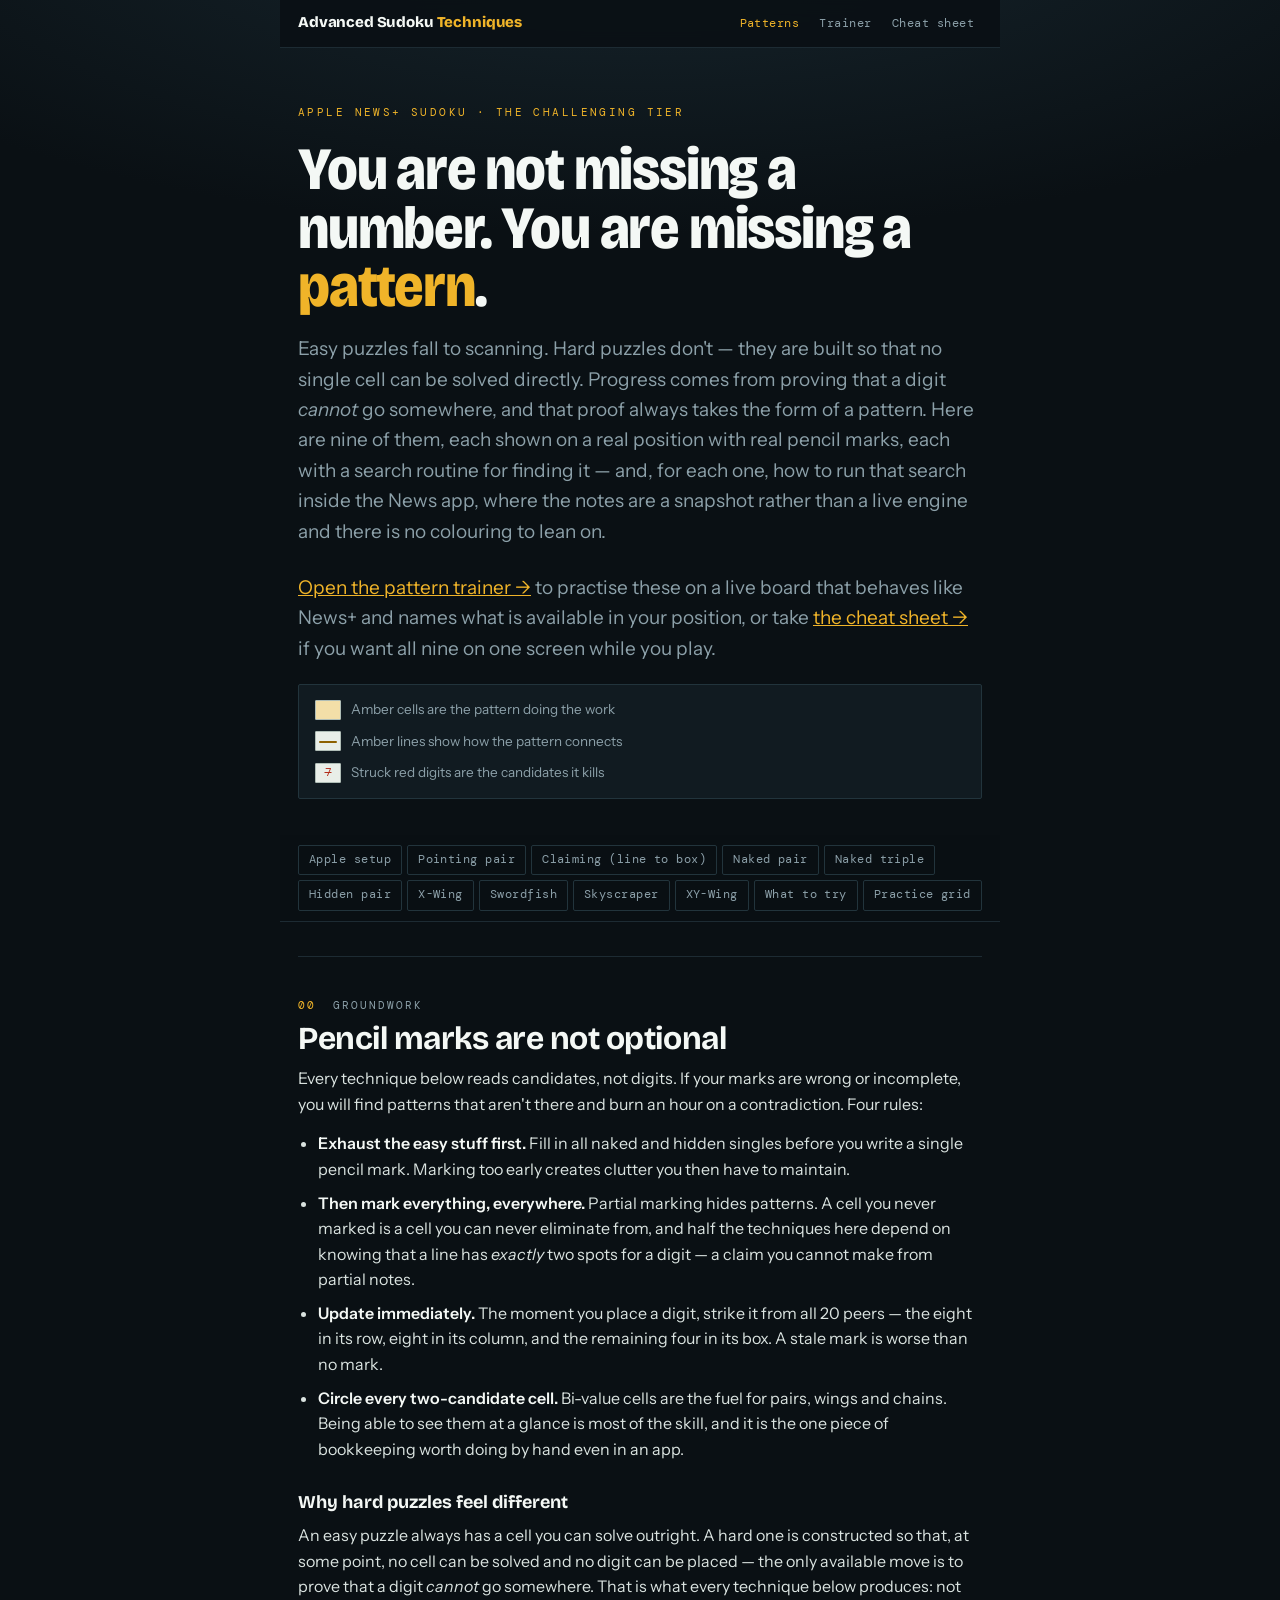
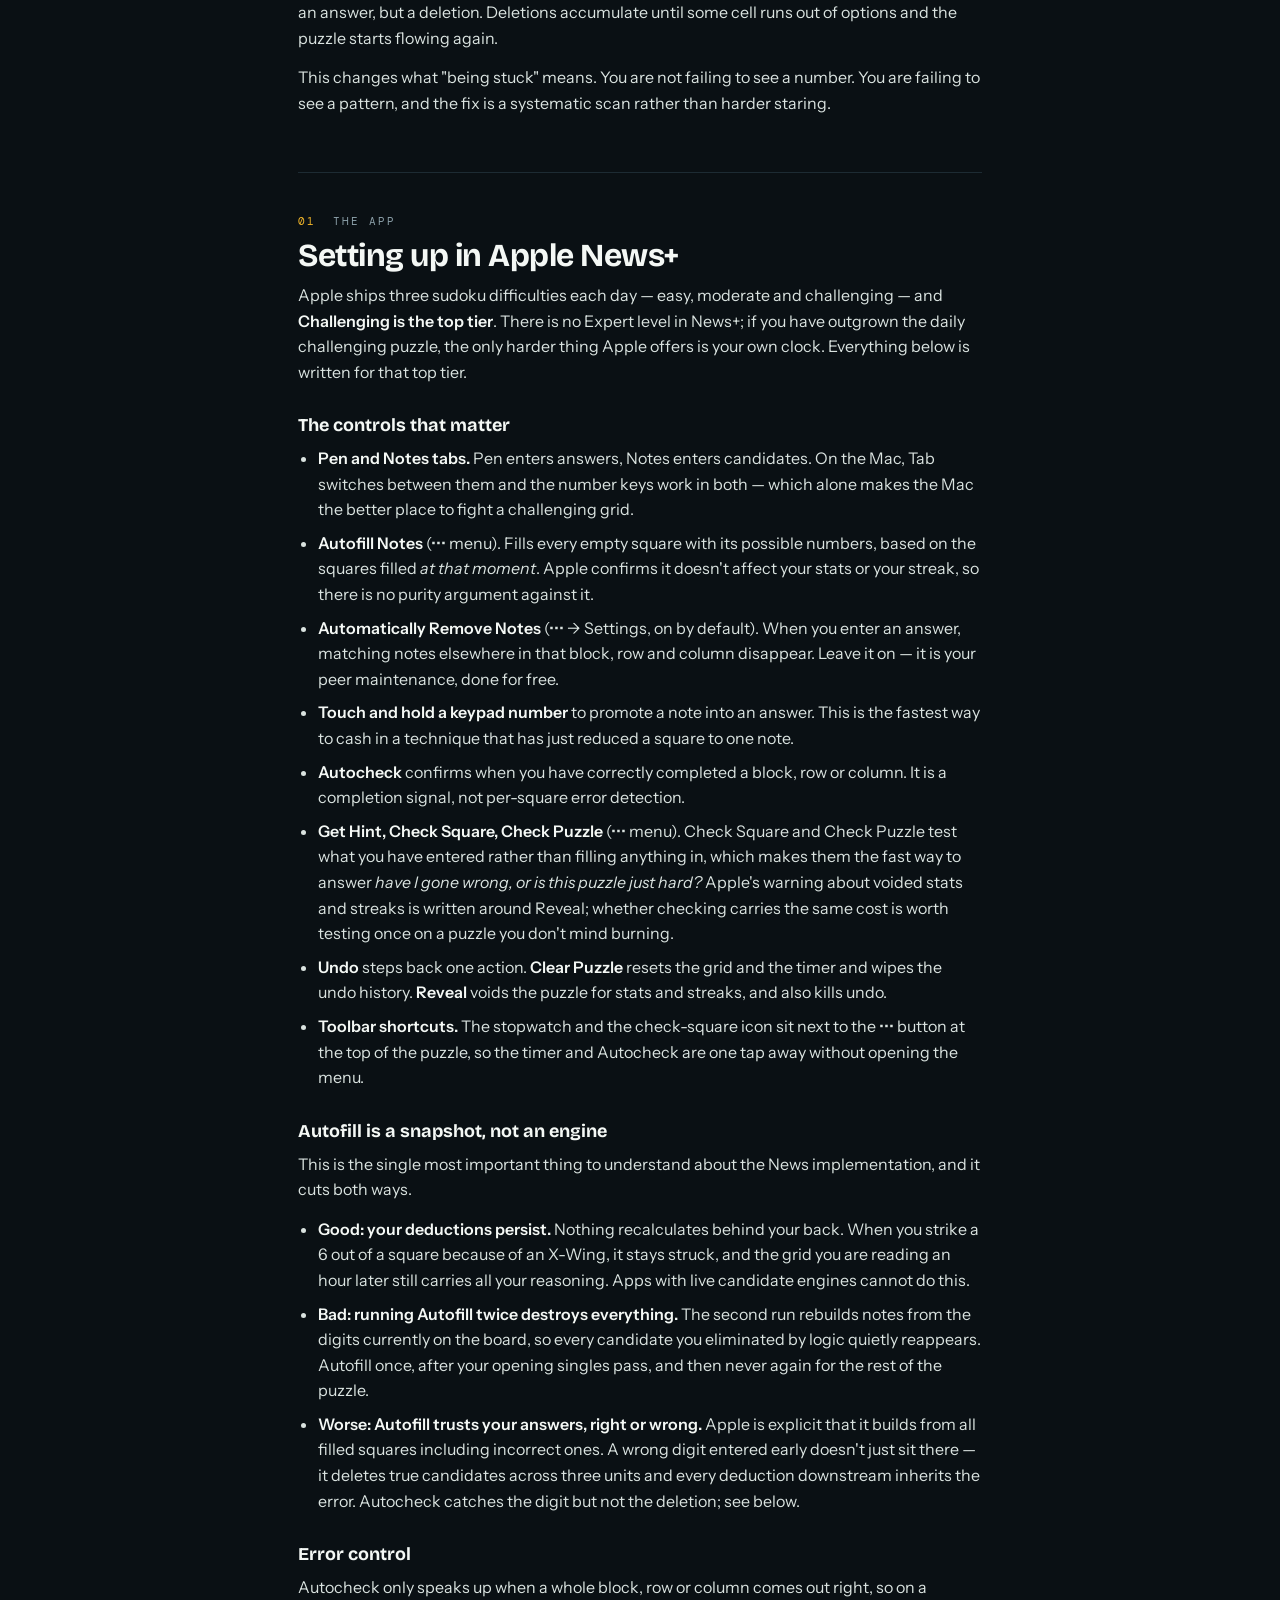
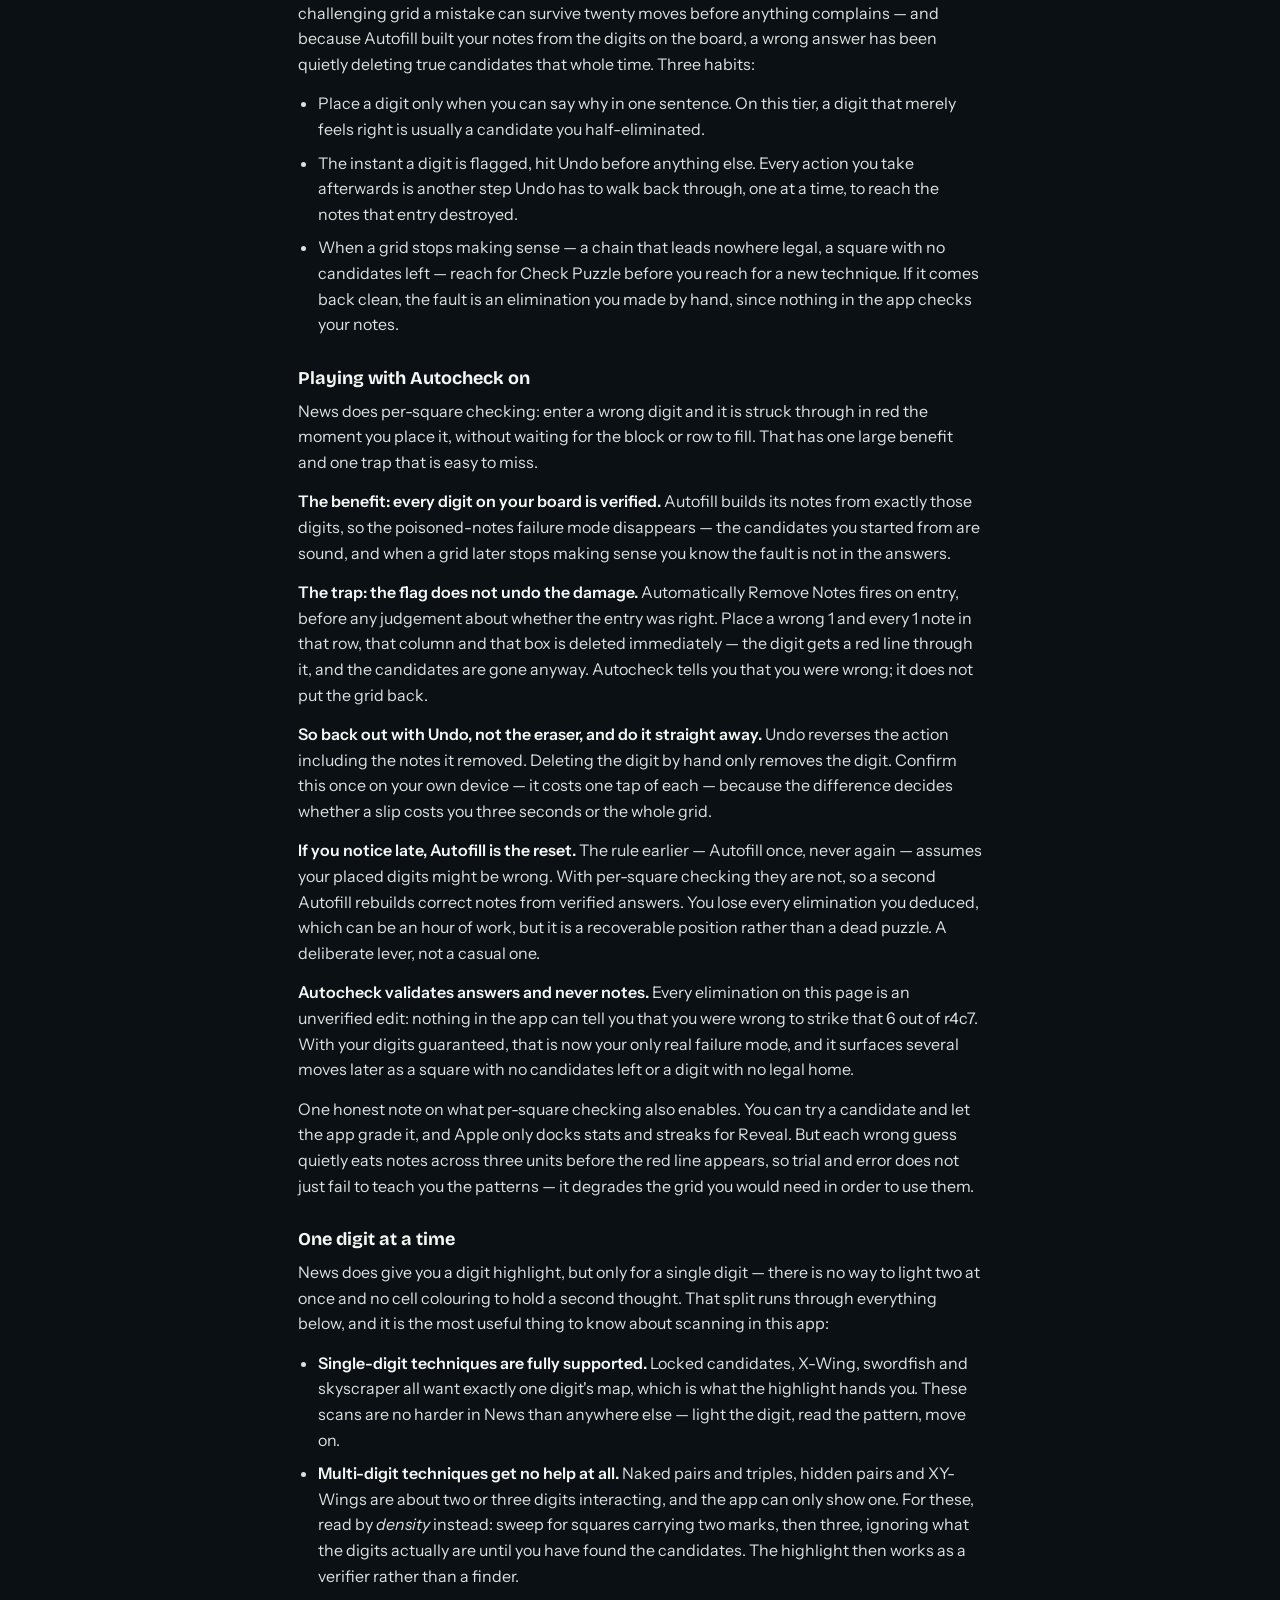
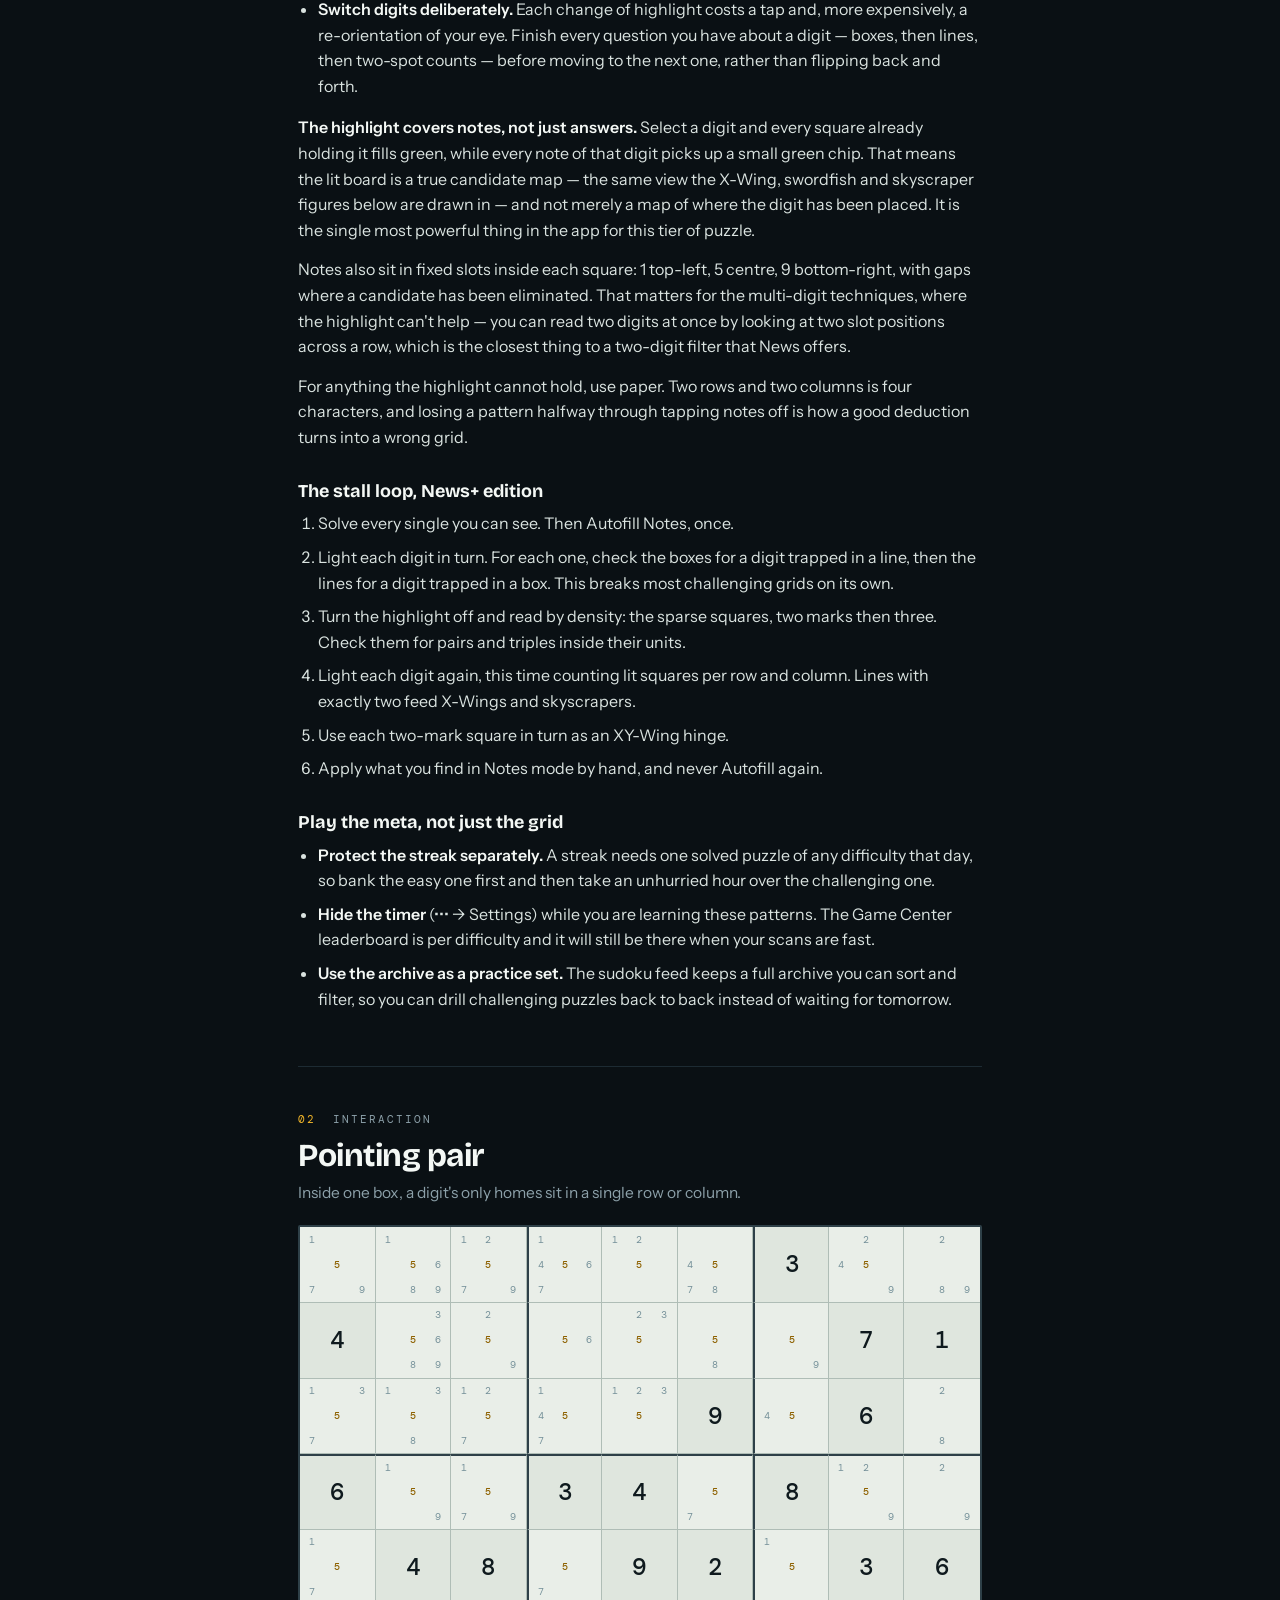
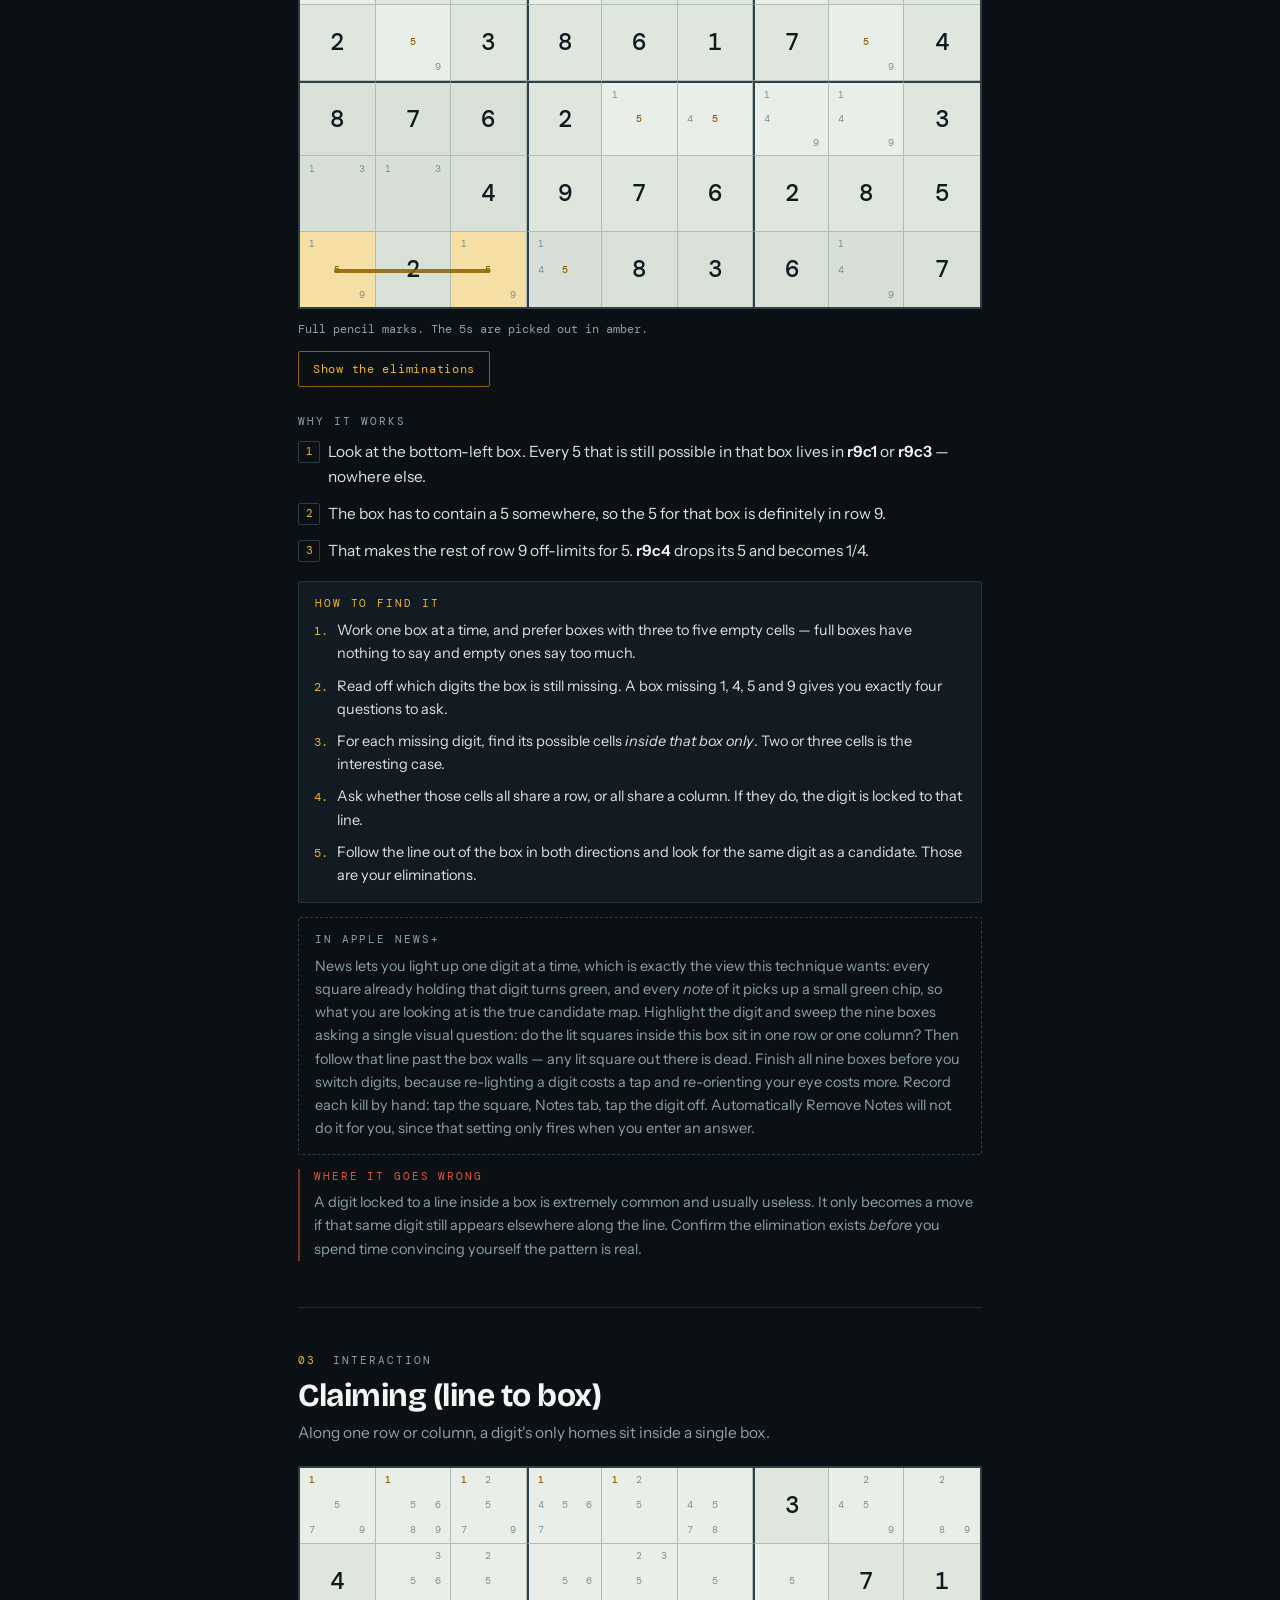
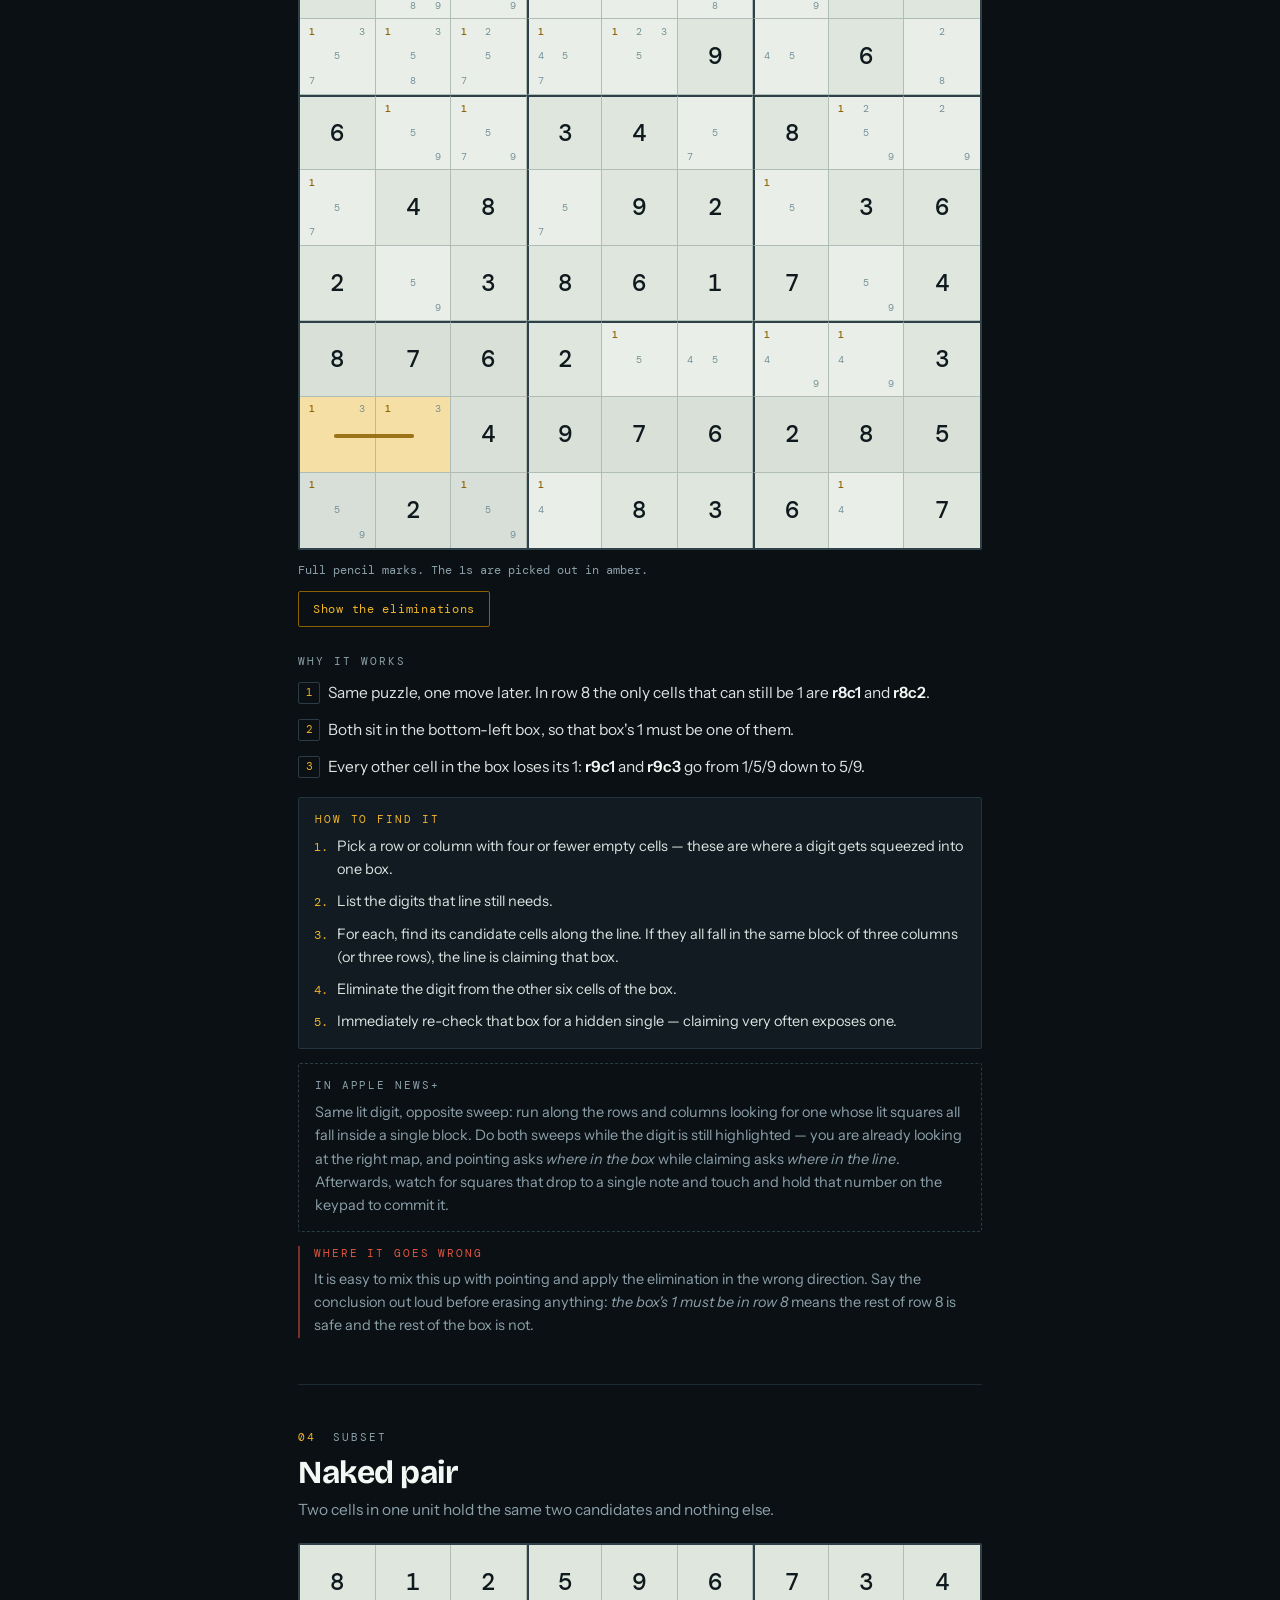
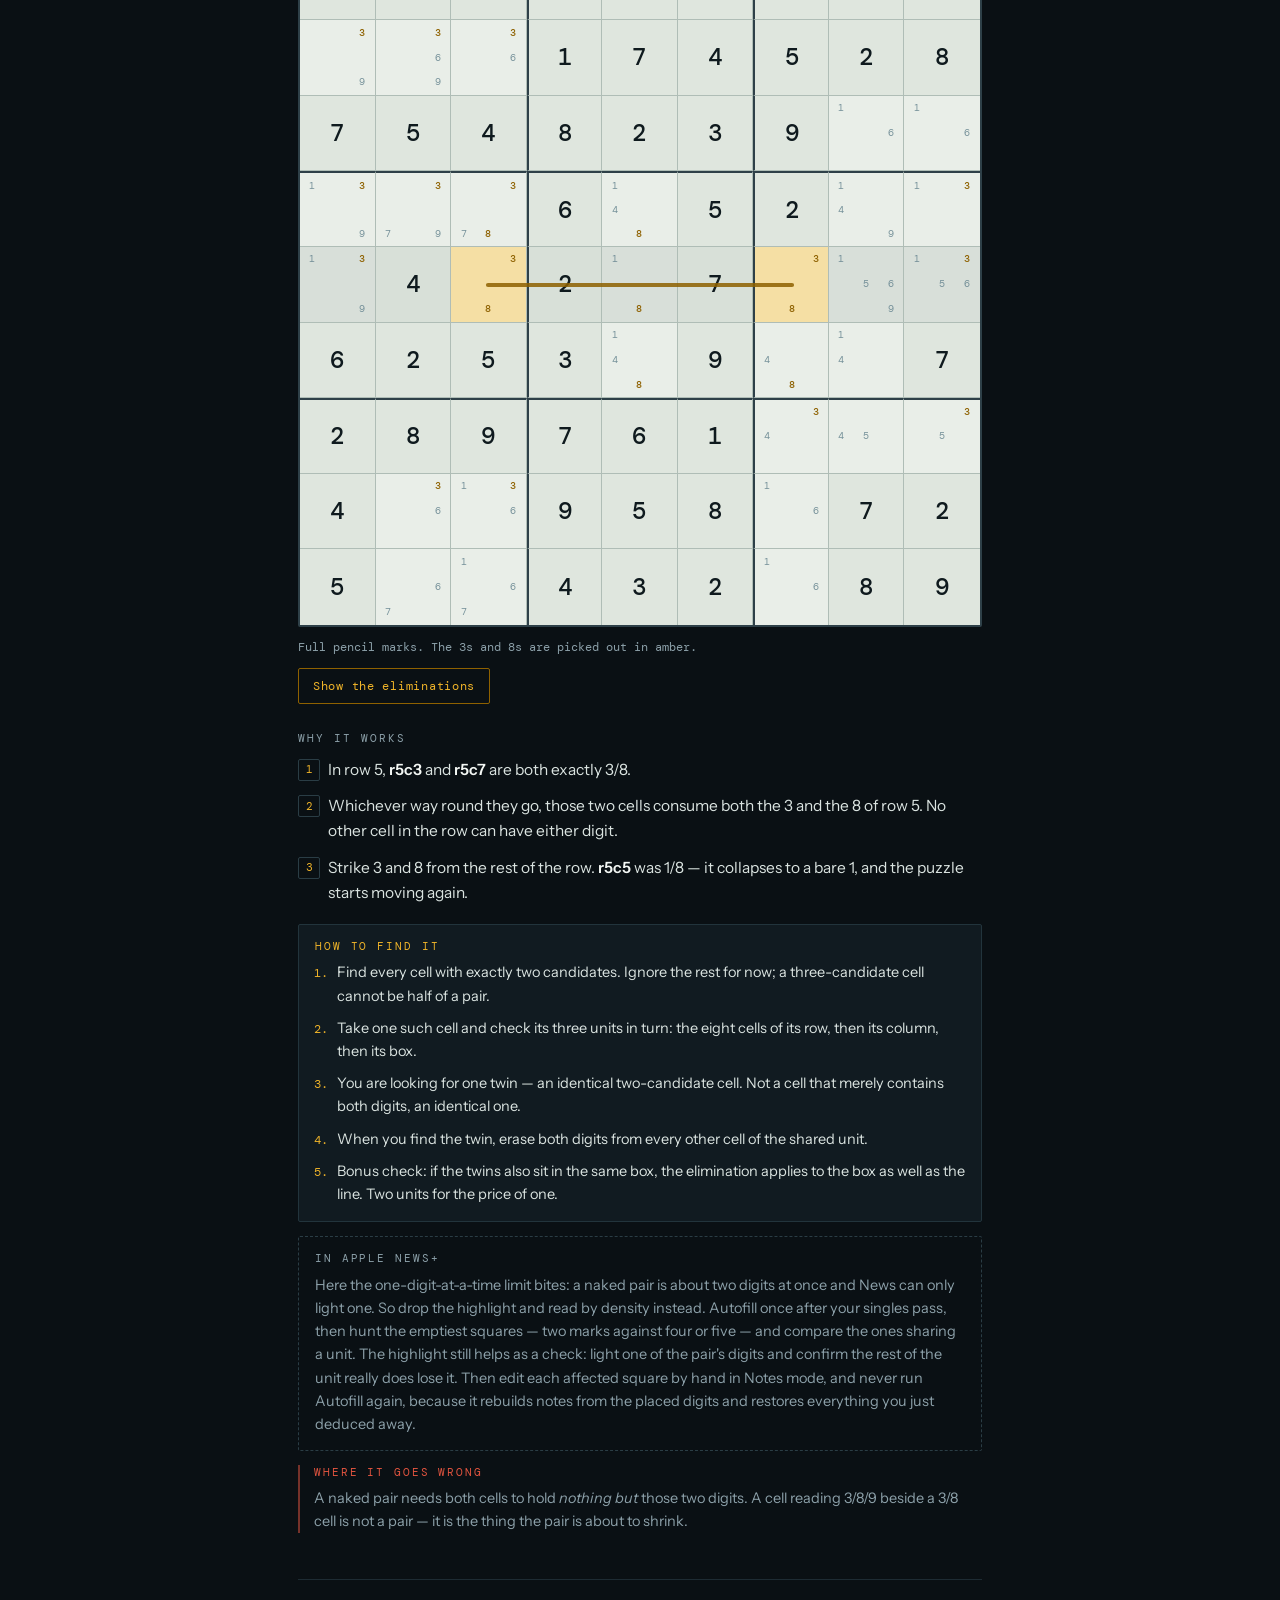
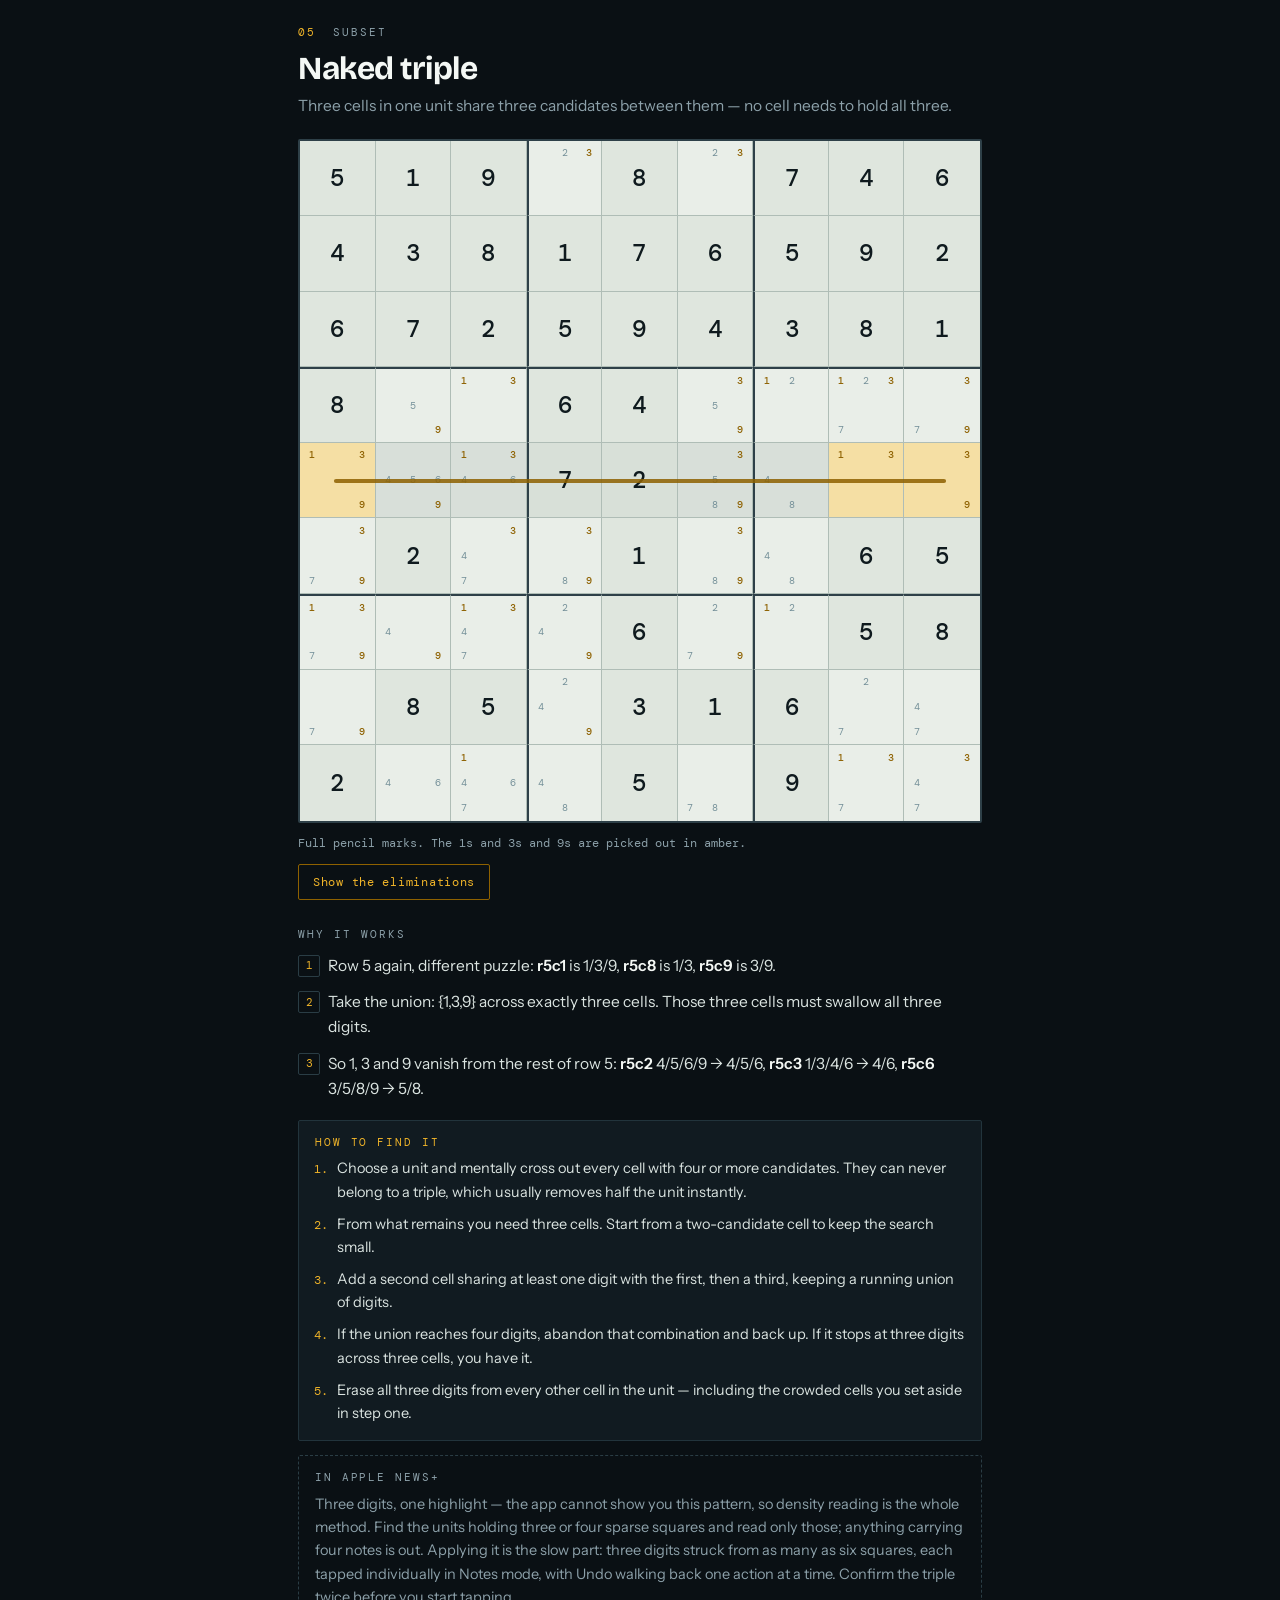
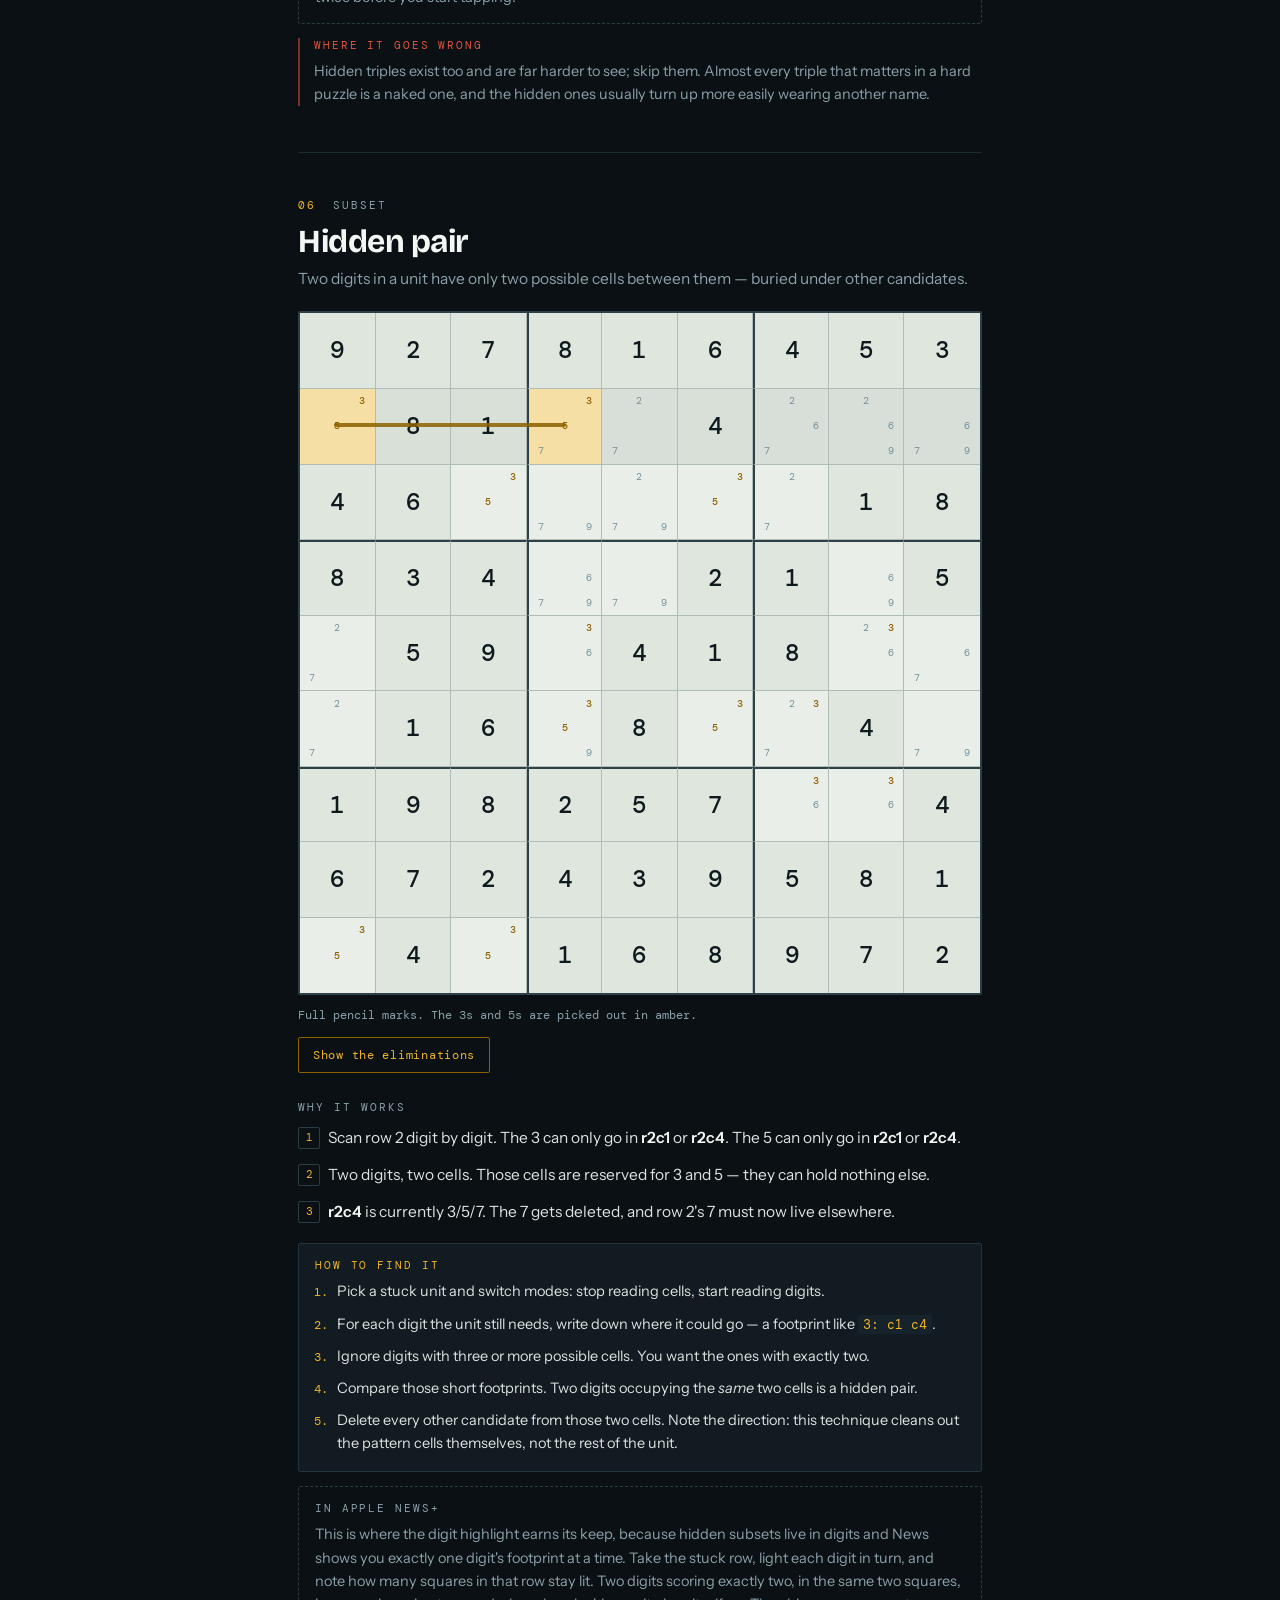
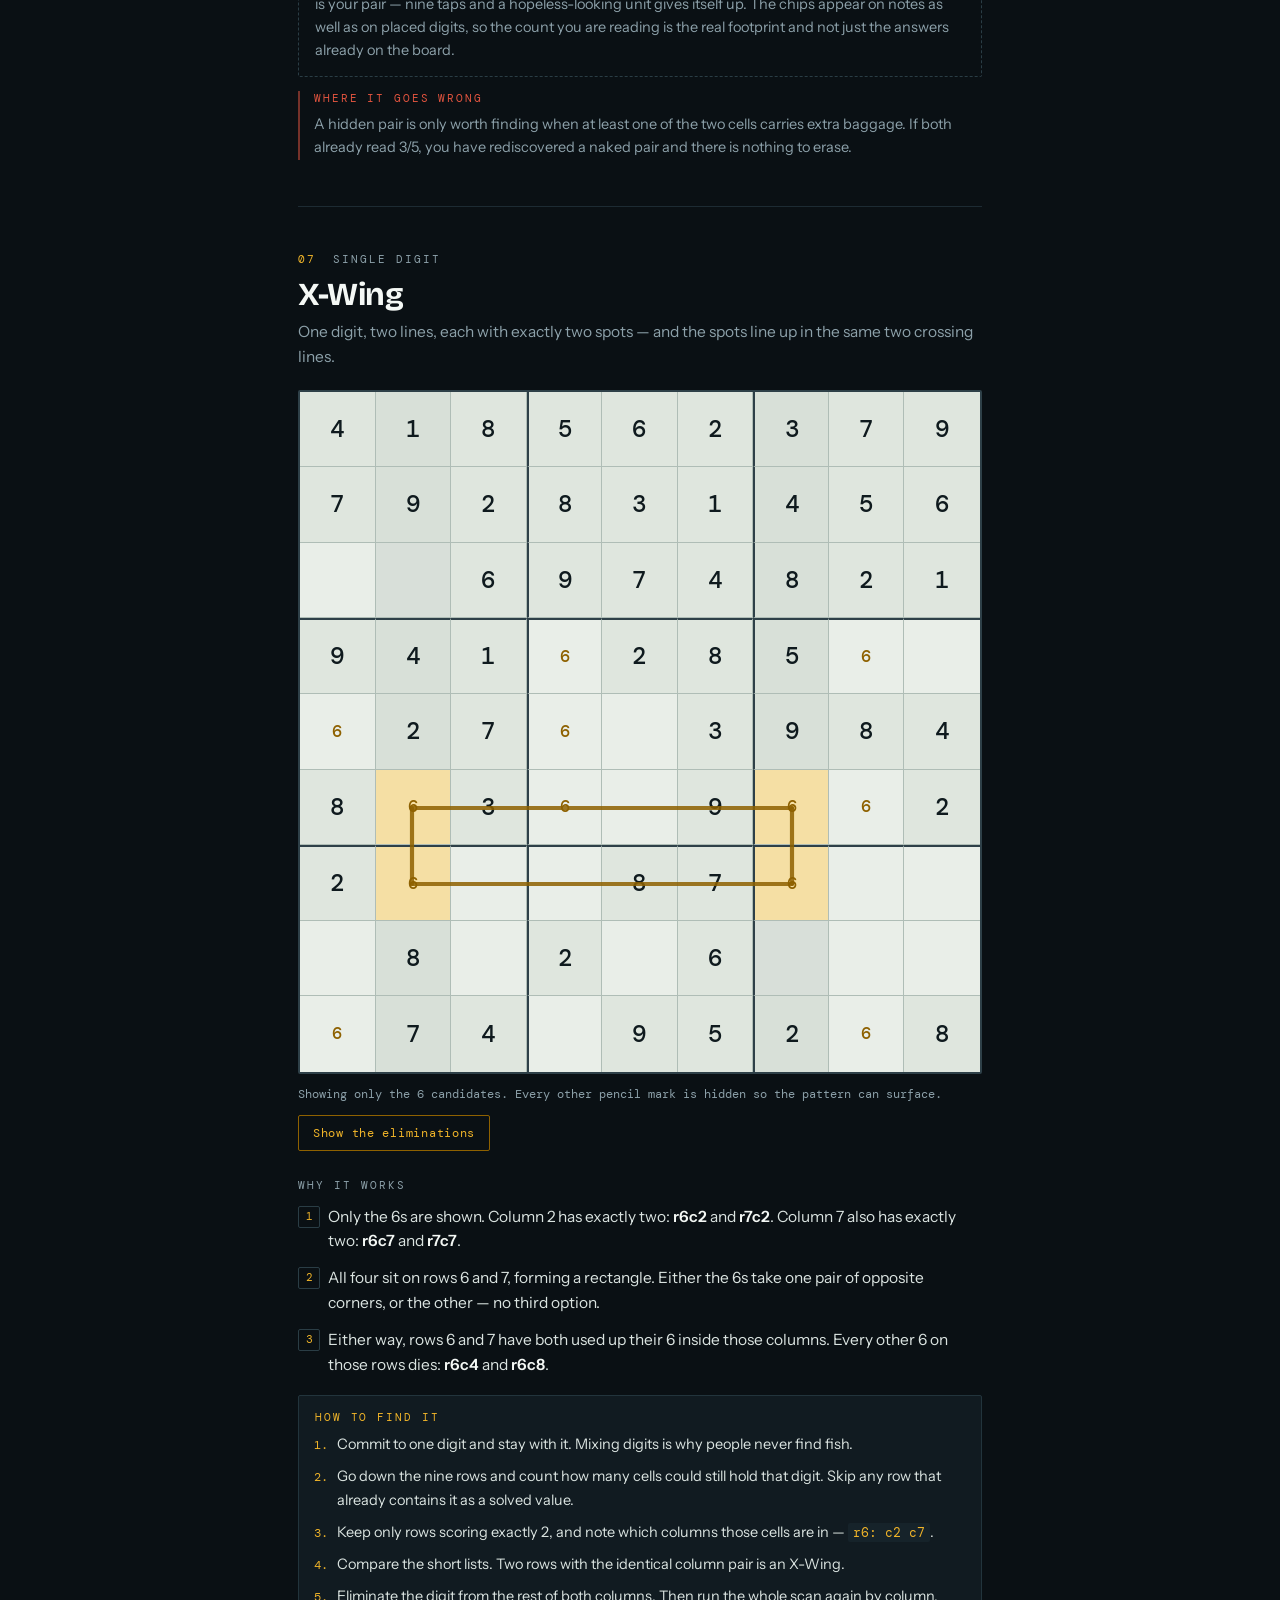
==== commit ec81c507: "Cheat sheet: stop the mini grids stretching on a phone, and say "pattern" The boards looked broken o" ====
--- a/index.html
+++ b/index.html
@@ -32,7 +32,7 @@
 
   <header class="hero">
   <p class="kicker">Apple News+ Sudoku · the Challenging tier</p>
-  <h1>You are not missing a number. You are missing a <em>shape</em>.</h1>
+  <h1>You are not missing a number. You are missing a <em>pattern</em>.</h1>
   <p class="lede">Easy puzzles fall to scanning. Hard puzzles don't — they are built so that no single cell can be solved directly. Progress comes from proving that a digit <i>cannot</i> go somewhere, and that proof always takes the form of a pattern. Here are nine of them, each shown on a real position with real pencil marks, each with a search routine for finding it — and, for each one, how to run that search inside the News app, where the notes are a snapshot rather than a live engine and there is no colouring to lean on.</p>
   <p class="lede" style="margin-bottom:20px"><a href="trainer.html" style="color:var(--amber)">Open the pattern trainer &rarr;</a> to practise these on a live board that behaves like News+ and names what is available in your position, or take <a href="cheatsheet.html" style="color:var(--amber)">the cheat sheet &rarr;</a> if you want all nine on one screen while you play.</p>
   <div class="legend">
@@ -56,7 +56,7 @@
   </ul>
   <h3>Why hard puzzles feel different</h3>
   <p>An easy puzzle always has a cell you can solve outright. A hard one is constructed so that, at some point, no cell can be solved and no digit can be placed — the only available move is to prove that a digit <i>cannot</i> go somewhere. That is what every technique below produces: not an answer, but a deletion. Deletions accumulate until some cell runs out of options and the puzzle starts flowing again.</p>
-  <p>This changes what "being stuck" means. You are not failing to see a number. You are failing to see a shape, and the fix is a systematic scan rather than harder staring.</p>
+  <p>This changes what "being stuck" means. You are not failing to see a number. You are failing to see a pattern, and the fix is a systematic scan rather than harder staring.</p>
 </section>
 
 <section class="block" id="autonotes">
@@ -104,7 +104,7 @@
   <h3>One digit at a time</h3>
   <p>News does give you a digit highlight, but only for a single digit — there is no way to light two at once and no cell colouring to hold a second thought. That split runs through everything below, and it is the most useful thing to know about scanning in this app:</p>
   <ul>
-    <li><b>Single-digit techniques are fully supported.</b> Locked candidates, X-Wing, swordfish and skyscraper all want exactly one digit's map, which is what the highlight hands you. These scans are no harder in News than anywhere else — light the digit, read the shape, move on.</li>
+    <li><b>Single-digit techniques are fully supported.</b> Locked candidates, X-Wing, swordfish and skyscraper all want exactly one digit's map, which is what the highlight hands you. These scans are no harder in News than anywhere else — light the digit, read the pattern, move on.</li>
     <li><b>Multi-digit techniques get no help at all.</b> Naked pairs and triples, hidden pairs and XY-Wings are about two or three digits interacting, and the app can only show one. For these, read by <i>density</i> instead: sweep for squares carrying two marks, then three, ignoring what the digits actually are until you have found the candidates. The highlight then works as a verifier rather than a finder.</li>
     <li><b>Switch digits deliberately.</b> Each change of highlight costs a tap and, more expensively, a re-orientation of your eye. Finish every question you have about a digit — boxes, then lines, then two-spot counts — before moving to the next one, rather than flipping back and forth.</li>
   </ul>
@@ -229,13 +229,13 @@
   </header>
   <figure class="fig" data-state="hidden">
     <div class="gridwrap"><div class="grid solo"><div class="cell given"><span class="dig">4</span></div><div class="cell unitline given"><span class="dig">1</span></div><div class="cell given"><span class="dig">8</span></div><div class="cell bl given"><span class="dig">5</span></div><div class="cell given"><span class="dig">6</span></div><div class="cell given"><span class="dig">2</span></div><div class="cell bl unitline given"><span class="dig">3</span></div><div class="cell given"><span class="dig">7</span></div><div class="cell given"><span class="dig">9</span></div><div class="cell given"><span class="dig">7</span></div><div class="cell unitline given"><span class="dig">9</span></div><div class="cell given"><span class="dig">2</span></div><div class="cell bl given"><span class="dig">8</span></div><div class="cell given"><span class="dig">3</span></div><div class="cell given"><span class="dig">1</span></div><div class="cell bl unitline given"><span class="dig">4</span></div><div class="cell given"><span class="dig">5</span></div><div class="cell given"><span class="dig">6</span></div><div class="cell"><div class="marks"><span class="m">&nbsp;</span><span class="m">&nbsp;</span><span class="m">&nbsp;</span><span class="m">&nbsp;</span><span class="m">&nbsp;</span><span class="m">&nbsp;</span><span class="m">&nbsp;</span><span class="m">&nbsp;</span><span class="m">&nbsp;</span></div></div><div class="cell unitline"><div class="marks"><span class="m">&nbsp;</span><span class="m">&nbsp;</span><span class="m">&nbsp;</span><span class="m">&nbsp;</span><span class="m">&nbsp;</span><span class="m">&nbsp;</span><span class="m">&nbsp;</span><span class="m">&nbsp;</span><span class="m">&nbsp;</span></div></div><div class="cell given"><span class="dig">6</span></div><div class="cell bl given"><span class="dig">9</span></div><div class="cell given"><span class="dig">7</span></div><div class="cell given"><span class="dig">4</span></div><div class="cell bl unitline given"><span class="dig">8</span></div><div class="cell given"><span class="dig">2</span></div><div class="cell given"><span class="dig">1</span></div><div class="cell bt given"><span class="dig">9</span></div><div class="cell bt unitline given"><span class="dig">4</span></div><div class="cell bt given"><span class="dig">1</span></div><div class="cell bl bt"><div class="marks"><span class="m">&nbsp;</span><span class="m">&nbsp;</span><span class="m">&nbsp;</span><span class="m">&nbsp;</span><span class="m">&nbsp;</span><span class="m on key">6</span><span class="m">&nbsp;</span><span class="m">&nbsp;</span><span class="m">&nbsp;</span></div></div><div class="cell bt given"><span class="dig">2</span></div><div class="cell bt given"><span class="dig">8</span></div><div class="cell bl bt unitline given"><span class="dig">5</span></div><div class="cell bt"><div class="marks"><span class="m">&nbsp;</span><span class="m">&nbsp;</span><span class="m">&nbsp;</span><span class="m">&nbsp;</span><span class="m">&nbsp;</span><span class="m on key">6</span><span class="m">&nbsp;</span><span class="m">&nbsp;</span><span class="m">&nbsp;</span></div></div><div class="cell bt"><div class="marks"><span class="m">&nbsp;</span><span class="m">&nbsp;</span><span class="m">&nbsp;</span><span class="m">&nbsp;</span><span class="m">&nbsp;</span><span class="m">&nbsp;</span><span class="m">&nbsp;</span><span class="m">&nbsp;</span><span class="m">&nbsp;</span></div></div><div class="cell"><div class="marks"><span class="m">&nbsp;</span><span class="m">&nbsp;</span><span class="m">&nbsp;</span><span class="m">&nbsp;</span><span class="m">&nbsp;</span><span class="m on key">6</span><span class="m">&nbsp;</span><span class="m">&nbsp;</span><span class="m">&nbsp;</span></div></div><div class="cell unitline given"><span class="dig">2</span></div><div class="cell given"><span class="dig">7</span></div><div class="cell bl"><div class="marks"><span class="m">&nbsp;</span><span class="m">&nbsp;</span><span class="m">&nbsp;</span><span class="m">&nbsp;</span><span class="m">&nbsp;</span><span class="m on key">6</span><span class="m">&nbsp;</span><span class="m">&nbsp;</span><span class="m">&nbsp;</span></div></div><div class="cell"><div class="marks"><span class="m">&nbsp;</span><span class="m">&nbsp;</span><span class="m">&nbsp;</span><span class="m">&nbsp;</span><span class="m">&nbsp;</span><span class="m">&nbsp;</span><span class="m">&nbsp;</span><span class="m">&nbsp;</span><span class="m">&nbsp;</span></div></div><div class="cell given"><span class="dig">3</span></div><div class="cell bl unitline given"><span class="dig">9</span></div><div class="cell given"><span class="dig">8</span></div><div class="cell given"><span class="dig">4</span></div><div class="cell given"><span class="dig">8</span></div><div class="cell unitline base"><div class="marks"><span class="m">&nbsp;</span><span class="m">&nbsp;</span><span class="m">&nbsp;</span><span class="m">&nbsp;</span><span class="m">&nbsp;</span><span class="m on key">6</span><span class="m">&nbsp;</span><span class="m">&nbsp;</span><span class="m">&nbsp;</span></div></div><div class="cell given"><span class="dig">3</span></div><div class="cell bl target"><div class="marks"><span class="m">&nbsp;</span><span class="m">&nbsp;</span><span class="m">&nbsp;</span><span class="m">&nbsp;</span><span class="m">&nbsp;</span><span class="m on key kill">6</span><span class="m">&nbsp;</span><span class="m">&nbsp;</span><span class="m">&nbsp;</span></div></div><div class="cell"><div class="marks"><span class="m">&nbsp;</span><span class="m">&nbsp;</span><span class="m">&nbsp;</span><span class="m">&nbsp;</span><span class="m">&nbsp;</span><span class="m">&nbsp;</span><span class="m">&nbsp;</span><span class="m">&nbsp;</span><span class="m">&nbsp;</span></div></div><div class="cell given"><span class="dig">9</span></div><div class="cell bl unitline base"><div class="marks"><span class="m">&nbsp;</span><span class="m">&nbsp;</span><span class="m">&nbsp;</span><span class="m">&nbsp;</span><span class="m">&nbsp;</span><span class="m on key">6</span><span class="m">&nbsp;</span><span class="m">&nbsp;</span><span class="m">&nbsp;</span></div></div><div class="cell target"><div class="marks"><span class="m">&nbsp;</span><span class="m">&nbsp;</span><span class="m">&nbsp;</span><span class="m">&nbsp;</span><span class="m">&nbsp;</span><span class="m on key kill">6</span><span class="m">&nbsp;</span><span class="m">&nbsp;</span><span class="m">&nbsp;</span></div></div><div class="cell given"><span class="dig">2</span></div><div class="cell bt given"><span class="dig">2</span></div><div class="cell bt unitline base"><div class="marks"><span class="m">&nbsp;</span><span class="m">&nbsp;</span><span class="m">&nbsp;</span><span class="m">&nbsp;</span><span class="m">&nbsp;</span><span class="m on key">6</span><span class="m">&nbsp;</span><span class="m">&nbsp;</span><span class="m">&nbsp;</span></div></div><div class="cell bt"><div class="marks"><span class="m">&nbsp;</span><span class="m">&nbsp;</span><span class="m">&nbsp;</span><span class="m">&nbsp;</span><span class="m">&nbsp;</span><span class="m">&nbsp;</span><span class="m">&nbsp;</span><span class="m">&nbsp;</span><span class="m">&nbsp;</span></div></div><div class="cell bl bt"><div class="marks"><span class="m">&nbsp;</span><span class="m">&nbsp;</span><span class="m">&nbsp;</span><span class="m">&nbsp;</span><span class="m">&nbsp;</span><span class="m">&nbsp;</span><span class="m">&nbsp;</span><span class="m">&nbsp;</span><span class="m">&nbsp;</span></div></div><div class="cell bt given"><span class="dig">8</span></div><div class="cell bt given"><span class="dig">7</span></div><div class="cell bl bt unitline base"><div class="marks"><span class="m">&nbsp;</span><span class="m">&nbsp;</span><span class="m">&nbsp;</span><span class="m">&nbsp;</span><span class="m">&nbsp;</span><span class="m on key">6</span><span class="m">&nbsp;</span><span class="m">&nbsp;</span><span class="m">&nbsp;</span></div></div><div class="cell bt"><div class="marks"><span class="m">&nbsp;</span><span class="m">&nbsp;</span><span class="m">&nbsp;</span><span class="m">&nbsp;</span><span class="m">&nbsp;</span><span class="m">&nbsp;</span><span class="m">&nbsp;</span><span class="m">&nbsp;</span><span class="m">&nbsp;</span></div></div><div class="cell bt"><div class="marks"><span class="m">&nbsp;</span><span class="m">&nbsp;</span><span class="m">&nbsp;</span><span class="m">&nbsp;</span><span class="m">&nbsp;</span><span class="m">&nbsp;</span><span class="m">&nbsp;</span><span class="m">&nbsp;</span><span class="m">&nbsp;</span></div></div><div class="cell"><div class="marks"><span class="m">&nbsp;</span><span class="m">&nbsp;</span><span class="m">&nbsp;</span><span class="m">&nbsp;</span><span class="m">&nbsp;</span><span class="m">&nbsp;</span><span class="m">&nbsp;</span><span class="m">&nbsp;</span><span class="m">&nbsp;</span></div></div><div class="cell unitline given"><span class="dig">8</span></div><div class="cell"><div class="marks"><span class="m">&nbsp;</span><span class="m">&nbsp;</span><span class="m">&nbsp;</span><span class="m">&nbsp;</span><span class="m">&nbsp;</span><span class="m">&nbsp;</span><span class="m">&nbsp;</span><span class="m">&nbsp;</span><span class="m">&nbsp;</span></div></div><div class="cell bl given"><span class="dig">2</span></div><div class="cell"><div class="marks"><span class="m">&nbsp;</span><span class="m">&nbsp;</span><span class="m">&nbsp;</span><span class="m">&nbsp;</span><span class="m">&nbsp;</span><span class="m">&nbsp;</span><span class="m">&nbsp;</span><span class="m">&nbsp;</span><span class="m">&nbsp;</span></div></div><div class="cell given"><span class="dig">6</span></div><div class="cell bl unitline"><div class="marks"><span class="m">&nbsp;</span><span class="m">&nbsp;</span><span class="m">&nbsp;</span><span class="m">&nbsp;</span><span class="m">&nbsp;</span><span class="m">&nbsp;</span><span class="m">&nbsp;</span><span class="m">&nbsp;</span><span class="m">&nbsp;</span></div></div><div class="cell"><div class="marks"><span class="m">&nbsp;</span><span class="m">&nbsp;</span><span class="m">&nbsp;</span><span class="m">&nbsp;</span><span class="m">&nbsp;</span><span class="m">&nbsp;</span><span class="m">&nbsp;</span><span class="m">&nbsp;</span><span class="m">&nbsp;</span></div></div><div class="cell"><div class="marks"><span class="m">&nbsp;</span><span class="m">&nbsp;</span><span class="m">&nbsp;</span><span class="m">&nbsp;</span><span class="m">&nbsp;</span><span class="m">&nbsp;</span><span class="m">&nbsp;</span><span class="m">&nbsp;</span><span class="m">&nbsp;</span></div></div><div class="cell"><div class="marks"><span class="m">&nbsp;</span><span class="m">&nbsp;</span><span class="m">&nbsp;</span><span class="m">&nbsp;</span><span class="m">&nbsp;</span><span class="m on key">6</span><span class="m">&nbsp;</span><span class="m">&nbsp;</span><span class="m">&nbsp;</span></div></div><div class="cell unitline given"><span class="dig">7</span></div><div class="cell given"><span class="dig">4</span></div><div class="cell bl"><div class="marks"><span class="m">&nbsp;</span><span class="m">&nbsp;</span><span class="m">&nbsp;</span><span class="m">&nbsp;</span><span class="m">&nbsp;</span><span class="m">&nbsp;</span><span class="m">&nbsp;</span><span class="m">&nbsp;</span><span class="m">&nbsp;</span></div></div><div class="cell given"><span class="dig">9</span></div><div class="cell given"><span class="dig">5</span></div><div class="cell bl unitline given"><span class="dig">2</span></div><div class="cell"><div class="marks"><span class="m">&nbsp;</span><span class="m">&nbsp;</span><span class="m">&nbsp;</span><span class="m">&nbsp;</span><span class="m">&nbsp;</span><span class="m on key">6</span><span class="m">&nbsp;</span><span class="m">&nbsp;</span><span class="m">&nbsp;</span></div></div><div class="cell given"><span class="dig">8</span></div></div><svg class="geo" viewBox="0 0 9 9" preserveAspectRatio="none" aria-hidden="true"><line class="lead" x1="1.50" y1="5.50" x2="1.50" y2="6.50"/><line class="lead" x1="6.50" y1="5.50" x2="6.50" y2="6.50"/><line class="lead" x1="1.50" y1="5.50" x2="6.50" y2="5.50"/><line class="lead" x1="1.50" y1="6.50" x2="6.50" y2="6.50"/></svg></div>
-    <p class="only">Showing only the 6 candidates. Every other pencil mark is hidden so the shape can surface.</p>
+    <p class="only">Showing only the 6 candidates. Every other pencil mark is hidden so the pattern can surface.</p>
     <button class="reveal" type="button">Show the eliminations</button>
   </figure>
   <h3 class="sub">Why it works</h3>
   <ol class="steps"><li>Only the 6s are shown. Column 2 has exactly two: <b>r6c2</b> and <b>r7c2</b>. Column 7 also has exactly two: <b>r6c7</b> and <b>r7c7</b>.</li><li>All four sit on rows 6 and 7, forming a rectangle. Either the 6s take one pair of opposite corners, or the other — no third option.</li><li>Either way, rows 6 and 7 have both used up their 6 inside those columns. Every other 6 on those rows dies: <b>r6c4</b> and <b>r6c8</b>.</li></ol>
   <div class="scan"><span>How to find it</span><ol><li>Commit to one digit and stay with it. Mixing digits is why people never find fish.</li><li>Go down the nine rows and count how many cells could still hold that digit. Skip any row that already contains it as a solved value.</li><li>Keep only rows scoring exactly 2, and note which columns those cells are in — <code>r6: c2 c7</code>.</li><li>Compare the short lists. Two rows with the identical column pair is an X-Wing.</li><li>Eliminate the digit from the rest of both columns. Then run the whole scan again by column, comparing row pairs — the two directions are separate hunts.</li><li>Move to the next digit. Nine digits, two directions, and every X-Wing on the board has been checked.</li></ol></div>
-  <div class="auto"><span>In Apple News+</span><p>The lit digit is precisely the single-digit map this figure uses, so the technique becomes a reading exercise rather than a search. Light the digit, count lit squares per row, keep the rows scoring exactly two, then repeat by column. The catch is memory, not vision: News has no colouring, so the shape exists only in your head while you switch to Notes mode and start erasing. Write the two rows and two columns down first — four characters on paper — then tap.</p></div>
+  <div class="auto"><span>In Apple News+</span><p>The lit digit is precisely the single-digit map this figure uses, so the technique becomes a reading exercise rather than a search. Light the digit, count lit squares per row, keep the rows scoring exactly two, then repeat by column. The catch is memory, not vision: News has no colouring, so the pattern exists only in your head while you switch to Notes mode and start erasing. Write the two rows and two columns down first — four characters on paper — then tap.</p></div>
   <p class="watch"><span>Where it goes wrong</span>Both lines must have <i>exactly</i> two spots. A row with three that happen to include your two columns proves nothing, and it is the most common false positive there is. If one line has three, keep the note — you may have a swordfish or a skyscraper instead.</p>
 </section>
 
@@ -247,7 +247,7 @@
   </header>
   <figure class="fig" data-state="hidden">
     <div class="gridwrap"><div class="grid solo"><div class="cell unitline given"><span class="dig">6</span></div><div class="cell unitline given"><span class="dig">7</span></div><div class="cell given"><span class="dig">1</span></div><div class="cell bl given"><span class="dig">3</span></div><div class="cell given"><span class="dig">5</span></div><div class="cell unitline given"><span class="dig">2</span></div><div class="cell bl given"><span class="dig">8</span></div><div class="cell given"><span class="dig">9</span></div><div class="cell given"><span class="dig">4</span></div><div class="cell unitline given"><span class="dig">2</span></div><div class="cell unitline given"><span class="dig">3</span></div><div class="cell"><div class="marks"><span class="m">&nbsp;</span><span class="m">&nbsp;</span><span class="m">&nbsp;</span><span class="m">&nbsp;</span><span class="m">&nbsp;</span><span class="m">&nbsp;</span><span class="m">&nbsp;</span><span class="m">&nbsp;</span><span class="m on key">9</span></div></div><div class="cell bl"><div class="marks"><span class="m">&nbsp;</span><span class="m">&nbsp;</span><span class="m">&nbsp;</span><span class="m">&nbsp;</span><span class="m">&nbsp;</span><span class="m">&nbsp;</span><span class="m">&nbsp;</span><span class="m">&nbsp;</span><span class="m">&nbsp;</span></div></div><div class="cell"><div class="marks"><span class="m">&nbsp;</span><span class="m">&nbsp;</span><span class="m">&nbsp;</span><span class="m">&nbsp;</span><span class="m">&nbsp;</span><span class="m">&nbsp;</span><span class="m">&nbsp;</span><span class="m">&nbsp;</span><span class="m on key">9</span></div></div><div class="cell unitline given"><span class="dig">8</span></div><div class="cell bl given"><span class="dig">6</span></div><div class="cell given"><span class="dig">1</span></div><div class="cell given"><span class="dig">5</span></div><div class="cell unitline"><div class="marks"><span class="m">&nbsp;</span><span class="m">&nbsp;</span><span class="m">&nbsp;</span><span class="m">&nbsp;</span><span class="m">&nbsp;</span><span class="m">&nbsp;</span><span class="m">&nbsp;</span><span class="m">&nbsp;</span><span class="m">&nbsp;</span></div></div><div class="cell unitline base"><div class="marks"><span class="m">&nbsp;</span><span class="m">&nbsp;</span><span class="m">&nbsp;</span><span class="m">&nbsp;</span><span class="m">&nbsp;</span><span class="m">&nbsp;</span><span class="m">&nbsp;</span><span class="m">&nbsp;</span><span class="m on key">9</span></div></div><div class="cell"><div class="marks"><span class="m">&nbsp;</span><span class="m">&nbsp;</span><span class="m">&nbsp;</span><span class="m">&nbsp;</span><span class="m">&nbsp;</span><span class="m">&nbsp;</span><span class="m">&nbsp;</span><span class="m">&nbsp;</span><span class="m">&nbsp;</span></div></div><div class="cell bl given"><span class="dig">6</span></div><div class="cell given"><span class="dig">1</span></div><div class="cell unitline base"><div class="marks"><span class="m">&nbsp;</span><span class="m">&nbsp;</span><span class="m">&nbsp;</span><span class="m">&nbsp;</span><span class="m">&nbsp;</span><span class="m">&nbsp;</span><span class="m">&nbsp;</span><span class="m">&nbsp;</span><span class="m on key">9</span></div></div><div class="cell bl given"><span class="dig">7</span></div><div class="cell given"><span class="dig">2</span></div><div class="cell given"><span class="dig">3</span></div><div class="cell bt unitline given"><span class="dig">3</span></div><div class="cell bt unitline given"><span class="dig">5</span></div><div class="cell bt given"><span class="dig">6</span></div><div class="cell bl bt given"><span class="dig">8</span></div><div class="cell bt given"><span class="dig">4</span></div><div class="cell bt unitline given"><span class="dig">1</span></div><div class="cell bl bt given"><span class="dig">2</span></div><div class="cell bt given"><span class="dig">7</span></div><div class="cell bt given"><span class="dig">9</span></div><div class="cell unitline base"><div class="marks"><span class="m">&nbsp;</span><span class="m">&nbsp;</span><span class="m">&nbsp;</span><span class="m">&nbsp;</span><span class="m">&nbsp;</span><span class="m">&nbsp;</span><span class="m">&nbsp;</span><span class="m">&nbsp;</span><span class="m on key">9</span></div></div><div class="cell unitline base"><div class="marks"><span class="m">&nbsp;</span><span class="m">&nbsp;</span><span class="m">&nbsp;</span><span class="m">&nbsp;</span><span class="m">&nbsp;</span><span class="m">&nbsp;</span><span class="m">&nbsp;</span><span class="m">&nbsp;</span><span class="m on key">9</span></div></div><div class="cell target"><div class="marks"><span class="m">&nbsp;</span><span class="m">&nbsp;</span><span class="m">&nbsp;</span><span class="m">&nbsp;</span><span class="m">&nbsp;</span><span class="m">&nbsp;</span><span class="m">&nbsp;</span><span class="m">&nbsp;</span><span class="m on key kill">9</span></div></div><div class="cell bl given"><span class="dig">5</span></div><div class="cell given"><span class="dig">2</span></div><div class="cell unitline given"><span class="dig">7</span></div><div class="cell bl given"><span class="dig">1</span></div><div class="cell given"><span class="dig">3</span></div><div class="cell given"><span class="dig">6</span></div><div class="cell unitline"><div class="marks"><span class="m">&nbsp;</span><span class="m">&nbsp;</span><span class="m">&nbsp;</span><span class="m">&nbsp;</span><span class="m">&nbsp;</span><span class="m">&nbsp;</span><span class="m">&nbsp;</span><span class="m">&nbsp;</span><span class="m">&nbsp;</span></div></div><div class="cell unitline"><div class="marks"><span class="m">&nbsp;</span><span class="m">&nbsp;</span><span class="m">&nbsp;</span><span class="m">&nbsp;</span><span class="m">&nbsp;</span><span class="m">&nbsp;</span><span class="m">&nbsp;</span><span class="m">&nbsp;</span><span class="m">&nbsp;</span></div></div><div class="cell"><div class="marks"><span class="m">&nbsp;</span><span class="m">&nbsp;</span><span class="m">&nbsp;</span><span class="m">&nbsp;</span><span class="m">&nbsp;</span><span class="m">&nbsp;</span><span class="m">&nbsp;</span><span class="m">&nbsp;</span><span class="m">&nbsp;</span></div></div><div class="cell bl given"><span class="dig">9</span></div><div class="cell given"><span class="dig">6</span></div><div class="cell unitline given"><span class="dig">3</span></div><div class="cell bl given"><span class="dig">5</span></div><div class="cell given"><span class="dig">4</span></div><div class="cell given"><span class="dig">8</span></div><div class="cell bt unitline base"><div class="marks"><span class="m">&nbsp;</span><span class="m">&nbsp;</span><span class="m">&nbsp;</span><span class="m">&nbsp;</span><span class="m">&nbsp;</span><span class="m">&nbsp;</span><span class="m">&nbsp;</span><span class="m">&nbsp;</span><span class="m on key">9</span></div></div><div class="cell bt unitline given"><span class="dig">8</span></div><div class="cell bt target"><div class="marks"><span class="m">&nbsp;</span><span class="m">&nbsp;</span><span class="m">&nbsp;</span><span class="m">&nbsp;</span><span class="m">&nbsp;</span><span class="m">&nbsp;</span><span class="m">&nbsp;</span><span class="m">&nbsp;</span><span class="m on key kill">9</span></div></div><div class="cell bl bt"><div class="marks"><span class="m">&nbsp;</span><span class="m">&nbsp;</span><span class="m">&nbsp;</span><span class="m">&nbsp;</span><span class="m">&nbsp;</span><span class="m">&nbsp;</span><span class="m">&nbsp;</span><span class="m">&nbsp;</span><span class="m">&nbsp;</span></div></div><div class="cell bt given"><span class="dig">3</span></div><div class="cell bt unitline base"><div class="marks"><span class="m">&nbsp;</span><span class="m">&nbsp;</span><span class="m">&nbsp;</span><span class="m">&nbsp;</span><span class="m">&nbsp;</span><span class="m">&nbsp;</span><span class="m">&nbsp;</span><span class="m">&nbsp;</span><span class="m on key">9</span></div></div><div class="cell bl bt given"><span class="dig">4</span></div><div class="cell bt"><div class="marks"><span class="m">&nbsp;</span><span class="m">&nbsp;</span><span class="m">&nbsp;</span><span class="m">&nbsp;</span><span class="m">&nbsp;</span><span class="m">&nbsp;</span><span class="m">&nbsp;</span><span class="m">&nbsp;</span><span class="m">&nbsp;</span></div></div><div class="cell bt given"><span class="dig">2</span></div><div class="cell unitline"><div class="marks"><span class="m">&nbsp;</span><span class="m">&nbsp;</span><span class="m">&nbsp;</span><span class="m">&nbsp;</span><span class="m">&nbsp;</span><span class="m">&nbsp;</span><span class="m">&nbsp;</span><span class="m">&nbsp;</span><span class="m">&nbsp;</span></div></div><div class="cell unitline"><div class="marks"><span class="m">&nbsp;</span><span class="m">&nbsp;</span><span class="m">&nbsp;</span><span class="m">&nbsp;</span><span class="m">&nbsp;</span><span class="m">&nbsp;</span><span class="m">&nbsp;</span><span class="m">&nbsp;</span><span class="m">&nbsp;</span></div></div><div class="cell given"><span class="dig">3</span></div><div class="cell bl"><div class="marks"><span class="m">&nbsp;</span><span class="m">&nbsp;</span><span class="m">&nbsp;</span><span class="m">&nbsp;</span><span class="m">&nbsp;</span><span class="m">&nbsp;</span><span class="m">&nbsp;</span><span class="m">&nbsp;</span><span class="m">&nbsp;</span></div></div><div class="cell given"><span class="dig">8</span></div><div class="cell unitline"><div class="marks"><span class="m">&nbsp;</span><span class="m">&nbsp;</span><span class="m">&nbsp;</span><span class="m">&nbsp;</span><span class="m">&nbsp;</span><span class="m">&nbsp;</span><span class="m">&nbsp;</span><span class="m">&nbsp;</span><span class="m">&nbsp;</span></div></div><div class="cell bl given"><span class="dig">9</span></div><div class="cell"><div class="marks"><span class="m">&nbsp;</span><span class="m">&nbsp;</span><span class="m">&nbsp;</span><span class="m">&nbsp;</span><span class="m">&nbsp;</span><span class="m">&nbsp;</span><span class="m">&nbsp;</span><span class="m">&nbsp;</span><span class="m">&nbsp;</span></div></div><div class="cell"><div class="marks"><span class="m">&nbsp;</span><span class="m">&nbsp;</span><span class="m">&nbsp;</span><span class="m">&nbsp;</span><span class="m">&nbsp;</span><span class="m">&nbsp;</span><span class="m">&nbsp;</span><span class="m">&nbsp;</span><span class="m">&nbsp;</span></div></div><div class="cell unitline given"><span class="dig">4</span></div><div class="cell unitline given"><span class="dig">6</span></div><div class="cell"><div class="marks"><span class="m">&nbsp;</span><span class="m">&nbsp;</span><span class="m">&nbsp;</span><span class="m">&nbsp;</span><span class="m">&nbsp;</span><span class="m">&nbsp;</span><span class="m">&nbsp;</span><span class="m">&nbsp;</span><span class="m on key">9</span></div></div><div class="cell bl"><div class="marks"><span class="m">&nbsp;</span><span class="m">&nbsp;</span><span class="m">&nbsp;</span><span class="m">&nbsp;</span><span class="m">&nbsp;</span><span class="m">&nbsp;</span><span class="m">&nbsp;</span><span class="m">&nbsp;</span><span class="m">&nbsp;</span></div></div><div class="cell"><div class="marks"><span class="m">&nbsp;</span><span class="m">&nbsp;</span><span class="m">&nbsp;</span><span class="m">&nbsp;</span><span class="m">&nbsp;</span><span class="m">&nbsp;</span><span class="m">&nbsp;</span><span class="m">&nbsp;</span><span class="m on key">9</span></div></div><div class="cell unitline given"><span class="dig">5</span></div><div class="cell bl given"><span class="dig">3</span></div><div class="cell given"><span class="dig">8</span></div><div class="cell"><div class="marks"><span class="m">&nbsp;</span><span class="m">&nbsp;</span><span class="m">&nbsp;</span><span class="m">&nbsp;</span><span class="m">&nbsp;</span><span class="m">&nbsp;</span><span class="m">&nbsp;</span><span class="m">&nbsp;</span><span class="m">&nbsp;</span></div></div></div><svg class="geo" viewBox="0 0 9 9" preserveAspectRatio="none" aria-hidden="true"><line class="lead" x1="0.50" y1="4.50" x2="0.50" y2="6.50"/><line class="lead" x1="1.50" y1="2.50" x2="1.50" y2="4.50"/><line class="lead" x1="5.50" y1="2.50" x2="5.50" y2="6.50"/><line class="cross" x1="1.50" y1="2.50" x2="5.50" y2="2.50"/><line class="cross" x1="0.50" y1="4.50" x2="1.50" y2="4.50"/><line class="cross" x1="0.50" y1="6.50" x2="5.50" y2="6.50"/></svg></div>
-    <p class="only">Showing only the 9 candidates. Every other pencil mark is hidden so the shape can surface.</p>
+    <p class="only">Showing only the 9 candidates. Every other pencil mark is hidden so the pattern can surface.</p>
     <button class="reveal" type="button">Show the eliminations</button>
   </figure>
   <h3 class="sub">Why it works</h3>
@@ -265,7 +265,7 @@
   </header>
   <figure class="fig" data-state="hidden">
     <div class="gridwrap"><div class="grid solo"><div class="cell"><div class="marks"><span class="m">&nbsp;</span><span class="m">&nbsp;</span><span class="m">&nbsp;</span><span class="m">&nbsp;</span><span class="m">&nbsp;</span><span class="m">&nbsp;</span><span class="m">&nbsp;</span><span class="m">&nbsp;</span><span class="m">&nbsp;</span></div></div><div class="cell"><div class="marks"><span class="m">&nbsp;</span><span class="m">&nbsp;</span><span class="m">&nbsp;</span><span class="m">&nbsp;</span><span class="m">&nbsp;</span><span class="m">&nbsp;</span><span class="m">&nbsp;</span><span class="m">&nbsp;</span><span class="m">&nbsp;</span></div></div><div class="cell"><div class="marks"><span class="m">&nbsp;</span><span class="m">&nbsp;</span><span class="m">&nbsp;</span><span class="m">&nbsp;</span><span class="m">&nbsp;</span><span class="m">&nbsp;</span><span class="m">&nbsp;</span><span class="m">&nbsp;</span><span class="m">&nbsp;</span></div></div><div class="cell bl"><div class="marks"><span class="m">&nbsp;</span><span class="m">&nbsp;</span><span class="m">&nbsp;</span><span class="m on key">4</span><span class="m">&nbsp;</span><span class="m">&nbsp;</span><span class="m">&nbsp;</span><span class="m">&nbsp;</span><span class="m">&nbsp;</span></div></div><div class="cell"><div class="marks"><span class="m">&nbsp;</span><span class="m">&nbsp;</span><span class="m">&nbsp;</span><span class="m">&nbsp;</span><span class="m">&nbsp;</span><span class="m">&nbsp;</span><span class="m">&nbsp;</span><span class="m">&nbsp;</span><span class="m">&nbsp;</span></div></div><div class="cell"><div class="marks"><span class="m">&nbsp;</span><span class="m">&nbsp;</span><span class="m">&nbsp;</span><span class="m on key">4</span><span class="m">&nbsp;</span><span class="m">&nbsp;</span><span class="m">&nbsp;</span><span class="m">&nbsp;</span><span class="m">&nbsp;</span></div></div><div class="cell bl given"><span class="dig">3</span></div><div class="cell target"><div class="marks"><span class="m">&nbsp;</span><span class="m">&nbsp;</span><span class="m">&nbsp;</span><span class="m on key kill">4</span><span class="m">&nbsp;</span><span class="m">&nbsp;</span><span class="m">&nbsp;</span><span class="m">&nbsp;</span><span class="m">&nbsp;</span></div></div><div class="cell"><div class="marks"><span class="m">&nbsp;</span><span class="m">&nbsp;</span><span class="m">&nbsp;</span><span class="m">&nbsp;</span><span class="m">&nbsp;</span><span class="m">&nbsp;</span><span class="m">&nbsp;</span><span class="m">&nbsp;</span><span class="m">&nbsp;</span></div></div><div class="cell given"><span class="dig">4</span></div><div class="cell"><div class="marks"><span class="m">&nbsp;</span><span class="m">&nbsp;</span><span class="m">&nbsp;</span><span class="m">&nbsp;</span><span class="m">&nbsp;</span><span class="m">&nbsp;</span><span class="m">&nbsp;</span><span class="m">&nbsp;</span><span class="m">&nbsp;</span></div></div><div class="cell"><div class="marks"><span class="m">&nbsp;</span><span class="m">&nbsp;</span><span class="m">&nbsp;</span><span class="m">&nbsp;</span><span class="m">&nbsp;</span><span class="m">&nbsp;</span><span class="m">&nbsp;</span><span class="m">&nbsp;</span><span class="m">&nbsp;</span></div></div><div class="cell bl"><div class="marks"><span class="m">&nbsp;</span><span class="m">&nbsp;</span><span class="m">&nbsp;</span><span class="m">&nbsp;</span><span class="m">&nbsp;</span><span class="m">&nbsp;</span><span class="m">&nbsp;</span><span class="m">&nbsp;</span><span class="m">&nbsp;</span></div></div><div class="cell"><div class="marks"><span class="m">&nbsp;</span><span class="m">&nbsp;</span><span class="m">&nbsp;</span><span class="m">&nbsp;</span><span class="m">&nbsp;</span><span class="m">&nbsp;</span><span class="m">&nbsp;</span><span class="m">&nbsp;</span><span class="m">&nbsp;</span></div></div><div class="cell"><div class="marks"><span class="m">&nbsp;</span><span class="m">&nbsp;</span><span class="m">&nbsp;</span><span class="m">&nbsp;</span><span class="m">&nbsp;</span><span class="m">&nbsp;</span><span class="m">&nbsp;</span><span class="m">&nbsp;</span><span class="m">&nbsp;</span></div></div><div class="cell bl"><div class="marks"><span class="m">&nbsp;</span><span class="m">&nbsp;</span><span class="m">&nbsp;</span><span class="m">&nbsp;</span><span class="m">&nbsp;</span><span class="m">&nbsp;</span><span class="m">&nbsp;</span><span class="m">&nbsp;</span><span class="m">&nbsp;</span></div></div><div class="cell given"><span class="dig">7</span></div><div class="cell given"><span class="dig">1</span></div><div class="cell unitline"><div class="marks"><span class="m">&nbsp;</span><span class="m">&nbsp;</span><span class="m">&nbsp;</span><span class="m">&nbsp;</span><span class="m">&nbsp;</span><span class="m">&nbsp;</span><span class="m">&nbsp;</span><span class="m">&nbsp;</span><span class="m">&nbsp;</span></div></div><div class="cell unitline"><div class="marks"><span class="m">&nbsp;</span><span class="m">&nbsp;</span><span class="m">&nbsp;</span><span class="m">&nbsp;</span><span class="m">&nbsp;</span><span class="m">&nbsp;</span><span class="m">&nbsp;</span><span class="m">&nbsp;</span><span class="m">&nbsp;</span></div></div><div class="cell unitline"><div class="marks"><span class="m">&nbsp;</span><span class="m">&nbsp;</span><span class="m">&nbsp;</span><span class="m">&nbsp;</span><span class="m">&nbsp;</span><span class="m">&nbsp;</span><span class="m">&nbsp;</span><span class="m">&nbsp;</span><span class="m">&nbsp;</span></div></div><div class="cell bl unitline base"><div class="marks"><span class="m">&nbsp;</span><span class="m">&nbsp;</span><span class="m">&nbsp;</span><span class="m on key">4</span><span class="m">&nbsp;</span><span class="m">&nbsp;</span><span class="m">&nbsp;</span><span class="m">&nbsp;</span><span class="m">&nbsp;</span></div></div><div class="cell unitline"><div class="marks"><span class="m">&nbsp;</span><span class="m">&nbsp;</span><span class="m">&nbsp;</span><span class="m">&nbsp;</span><span class="m">&nbsp;</span><span class="m">&nbsp;</span><span class="m">&nbsp;</span><span class="m">&nbsp;</span><span class="m">&nbsp;</span></div></div><div class="cell unitline given"><span class="dig">9</span></div><div class="cell bl unitline base"><div class="marks"><span class="m">&nbsp;</span><span class="m">&nbsp;</span><span class="m">&nbsp;</span><span class="m on key">4</span><span class="m">&nbsp;</span><span class="m">&nbsp;</span><span class="m">&nbsp;</span><span class="m">&nbsp;</span><span class="m">&nbsp;</span></div></div><div class="cell unitline given"><span class="dig">6</span></div><div class="cell unitline"><div class="marks"><span class="m">&nbsp;</span><span class="m">&nbsp;</span><span class="m">&nbsp;</span><span class="m">&nbsp;</span><span class="m">&nbsp;</span><span class="m">&nbsp;</span><span class="m">&nbsp;</span><span class="m">&nbsp;</span><span class="m">&nbsp;</span></div></div><div class="cell bt given"><span class="dig">6</span></div><div class="cell bt"><div class="marks"><span class="m">&nbsp;</span><span class="m">&nbsp;</span><span class="m">&nbsp;</span><span class="m">&nbsp;</span><span class="m">&nbsp;</span><span class="m">&nbsp;</span><span class="m">&nbsp;</span><span class="m">&nbsp;</span><span class="m">&nbsp;</span></div></div><div class="cell bt"><div class="marks"><span class="m">&nbsp;</span><span class="m">&nbsp;</span><span class="m">&nbsp;</span><span class="m">&nbsp;</span><span class="m">&nbsp;</span><span class="m">&nbsp;</span><span class="m">&nbsp;</span><span class="m">&nbsp;</span><span class="m">&nbsp;</span></div></div><div class="cell bl bt given"><span class="dig">3</span></div><div class="cell bt given"><span class="dig">4</span></div><div class="cell bt"><div class="marks"><span class="m">&nbsp;</span><span class="m">&nbsp;</span><span class="m">&nbsp;</span><span class="m">&nbsp;</span><span class="m">&nbsp;</span><span class="m">&nbsp;</span><span class="m">&nbsp;</span><span class="m">&nbsp;</span><span class="m">&nbsp;</span></div></div><div class="cell bl bt given"><span class="dig">8</span></div><div class="cell bt"><div class="marks"><span class="m">&nbsp;</span><span class="m">&nbsp;</span><span class="m">&nbsp;</span><span class="m">&nbsp;</span><span class="m">&nbsp;</span><span class="m">&nbsp;</span><span class="m">&nbsp;</span><span class="m">&nbsp;</span><span class="m">&nbsp;</span></div></div><div class="cell bt"><div class="marks"><span class="m">&nbsp;</span><span class="m">&nbsp;</span><span class="m">&nbsp;</span><span class="m">&nbsp;</span><span class="m">&nbsp;</span><span class="m">&nbsp;</span><span class="m">&nbsp;</span><span class="m">&nbsp;</span><span class="m">&nbsp;</span></div></div><div class="cell"><div class="marks"><span class="m">&nbsp;</span><span class="m">&nbsp;</span><span class="m">&nbsp;</span><span class="m">&nbsp;</span><span class="m">&nbsp;</span><span class="m">&nbsp;</span><span class="m">&nbsp;</span><span class="m">&nbsp;</span><span class="m">&nbsp;</span></div></div><div class="cell given"><span class="dig">4</span></div><div class="cell given"><span class="dig">8</span></div><div class="cell bl"><div class="marks"><span class="m">&nbsp;</span><span class="m">&nbsp;</span><span class="m">&nbsp;</span><span class="m">&nbsp;</span><span class="m">&nbsp;</span><span class="m">&nbsp;</span><span class="m">&nbsp;</span><span class="m">&nbsp;</span><span class="m">&nbsp;</span></div></div><div class="cell given"><span class="dig">9</span></div><div class="cell given"><span class="dig">2</span></div><div class="cell bl"><div class="marks"><span class="m">&nbsp;</span><span class="m">&nbsp;</span><span class="m">&nbsp;</span><span class="m">&nbsp;</span><span class="m">&nbsp;</span><span class="m">&nbsp;</span><span class="m">&nbsp;</span><span class="m">&nbsp;</span><span class="m">&nbsp;</span></div></div><div class="cell given"><span class="dig">3</span></div><div class="cell given"><span class="dig">6</span></div><div class="cell given"><span class="dig">2</span></div><div class="cell"><div class="marks"><span class="m">&nbsp;</span><span class="m">&nbsp;</span><span class="m">&nbsp;</span><span class="m">&nbsp;</span><span class="m">&nbsp;</span><span class="m">&nbsp;</span><span class="m">&nbsp;</span><span class="m">&nbsp;</span><span class="m">&nbsp;</span></div></div><div class="cell given"><span class="dig">3</span></div><div class="cell bl given"><span class="dig">8</span></div><div class="cell given"><span class="dig">6</span></div><div class="cell given"><span class="dig">1</span></div><div class="cell bl given"><span class="dig">7</span></div><div class="cell"><div class="marks"><span class="m">&nbsp;</span><span class="m">&nbsp;</span><span class="m">&nbsp;</span><span class="m">&nbsp;</span><span class="m">&nbsp;</span><span class="m">&nbsp;</span><span class="m">&nbsp;</span><span class="m">&nbsp;</span><span class="m">&nbsp;</span></div></div><div class="cell given"><span class="dig">4</span></div><div class="cell bt given"><span class="dig">8</span></div><div class="cell bt given"><span class="dig">7</span></div><div class="cell bt given"><span class="dig">6</span></div><div class="cell bl bt given"><span class="dig">2</span></div><div class="cell bt"><div class="marks"><span class="m">&nbsp;</span><span class="m">&nbsp;</span><span class="m">&nbsp;</span><span class="m">&nbsp;</span><span class="m">&nbsp;</span><span class="m">&nbsp;</span><span class="m">&nbsp;</span><span class="m">&nbsp;</span><span class="m">&nbsp;</span></div></div><div class="cell bt"><div class="marks"><span class="m">&nbsp;</span><span class="m">&nbsp;</span><span class="m">&nbsp;</span><span class="m on key">4</span><span class="m">&nbsp;</span><span class="m">&nbsp;</span><span class="m">&nbsp;</span><span class="m">&nbsp;</span><span class="m">&nbsp;</span></div></div><div class="cell bl bt target"><div class="marks"><span class="m">&nbsp;</span><span class="m">&nbsp;</span><span class="m">&nbsp;</span><span class="m on key kill">4</span><span class="m">&nbsp;</span><span class="m">&nbsp;</span><span class="m">&nbsp;</span><span class="m">&nbsp;</span><span class="m">&nbsp;</span></div></div><div class="cell bt"><div class="marks"><span class="m">&nbsp;</span><span class="m">&nbsp;</span><span class="m">&nbsp;</span><span class="m on key">4</span><span class="m">&nbsp;</span><span class="m">&nbsp;</span><span class="m">&nbsp;</span><span class="m">&nbsp;</span><span class="m">&nbsp;</span></div></div><div class="cell bt given"><span class="dig">3</span></div><div class="cell"><div class="marks"><span class="m">&nbsp;</span><span class="m">&nbsp;</span><span class="m">&nbsp;</span><span class="m">&nbsp;</span><span class="m">&nbsp;</span><span class="m">&nbsp;</span><span class="m">&nbsp;</span><span class="m">&nbsp;</span><span class="m">&nbsp;</span></div></div><div class="cell"><div class="marks"><span class="m">&nbsp;</span><span class="m">&nbsp;</span><span class="m">&nbsp;</span><span class="m">&nbsp;</span><span class="m">&nbsp;</span><span class="m">&nbsp;</span><span class="m">&nbsp;</span><span class="m">&nbsp;</span><span class="m">&nbsp;</span></div></div><div class="cell given"><span class="dig">4</span></div><div class="cell bl given"><span class="dig">9</span></div><div class="cell given"><span class="dig">7</span></div><div class="cell given"><span class="dig">6</span></div><div class="cell bl given"><span class="dig">2</span></div><div class="cell given"><span class="dig">8</span></div><div class="cell given"><span class="dig">5</span></div><div class="cell unitline"><div class="marks"><span class="m">&nbsp;</span><span class="m">&nbsp;</span><span class="m">&nbsp;</span><span class="m">&nbsp;</span><span class="m">&nbsp;</span><span class="m">&nbsp;</span><span class="m">&nbsp;</span><span class="m">&nbsp;</span><span class="m">&nbsp;</span></div></div><div class="cell unitline given"><span class="dig">2</span></div><div class="cell unitline"><div class="marks"><span class="m">&nbsp;</span><span class="m">&nbsp;</span><span class="m">&nbsp;</span><span class="m">&nbsp;</span><span class="m">&nbsp;</span><span class="m">&nbsp;</span><span class="m">&nbsp;</span><span class="m">&nbsp;</span><span class="m">&nbsp;</span></div></div><div class="cell bl unitline base"><div class="marks"><span class="m">&nbsp;</span><span class="m">&nbsp;</span><span class="m">&nbsp;</span><span class="m on key">4</span><span class="m">&nbsp;</span><span class="m">&nbsp;</span><span class="m">&nbsp;</span><span class="m">&nbsp;</span><span class="m">&nbsp;</span></div></div><div class="cell unitline given"><span class="dig">8</span></div><div class="cell unitline given"><span class="dig">3</span></div><div class="cell bl unitline given"><span class="dig">6</span></div><div class="cell unitline base"><div class="marks"><span class="m">&nbsp;</span><span class="m">&nbsp;</span><span class="m">&nbsp;</span><span class="m on key">4</span><span class="m">&nbsp;</span><span class="m">&nbsp;</span><span class="m">&nbsp;</span><span class="m">&nbsp;</span><span class="m">&nbsp;</span></div></div><div class="cell unitline given"><span class="dig">7</span></div></div><svg class="geo" viewBox="0 0 9 9" preserveAspectRatio="none" aria-hidden="true"><line class="lead" x1="3.50" y1="2.50" x2="6.50" y2="2.50"/><line class="lead" x1="3.50" y1="8.50" x2="7.50" y2="8.50"/><line class="cross" x1="3.50" y1="2.50" x2="3.50" y2="8.50"/></svg></div>
-    <p class="only">Showing only the 4 candidates. Every other pencil mark is hidden so the shape can surface.</p>
+    <p class="only">Showing only the 4 candidates. Every other pencil mark is hidden so the pattern can surface.</p>
     <button class="reveal" type="button">Show the eliminations</button>
   </figure>
   <h3 class="sub">Why it works</h3>
@@ -360,7 +360,7 @@
   <p>For the News+ challenging tier you rarely need to go past the nine here — most stalls on that tier end with locked candidates or a subset, and the fish and wing sections are the fallback rather than the main event. If you are convinced a puzzle needs something exotic, the overwhelmingly likely explanation is a missed pointing pair or a wrong digit placed earlier.</p><p>If you want the next tier anyway, it is all built from one primitive: a <b>strong link</b>, a unit where a digit has exactly two possible squares, so one of them must be true. The skyscraper chains two of them together, and that is the entire idea. Beyond it sit simple colouring, the two-string kite, W-wings and forcing chains — all learnable in an afternoon once strong links are visible to you, and all meaningless before that.</p>
 
   <h3>Practise deliberately</h3>
-  <p>Pick one technique and hunt only for it across three or four puzzles from the archive, even when other moves are available. Pattern recognition is a visual skill rather than a logical one; you are training your eye to flag <i>two spots in a line</i> before you consciously count. A good News+ drill: open an old challenging puzzle, Autofill, then light all nine digits in turn and name the shapes you see — without entering anything at all.</p>
+  <p>Pick one technique and hunt only for it across three or four puzzles from the archive, even when other moves are available. Pattern recognition is a visual skill rather than a logical one; you are training your eye to flag <i>two spots in a line</i> before you consciously count. A good News+ drill: open an old challenging puzzle, Autofill, then light all nine digits in turn and name the patterns you see — without entering anything at all.</p>
   </section>
 
 <footer>
--- a/assets/css/site.css
+++ b/assets/css/site.css
@@ -616,8 +616,13 @@
 /* The miniature. Same anatomy as .grid on the lesson pages — paper ground,
    heavy block rules, pencil-coloured marks — at a size where the whole shape
    is one glance and no cell has to be readable in detail. */
+/* width:max-content is load-bearing, not tidiness. The tracks are a fixed pixel
+   size but the element is a block, so `width:auto` fills whatever box it lands
+   in and the nine columns sit in the left of a stretched sheet of paper — which
+   is exactly what happened on a phone once the caption widened the column. */
 .mini{
   display:grid;grid-template-columns:repeat(9,16px);grid-template-rows:repeat(9,16px);
+  width:max-content;margin-inline:auto;
   background:var(--paper);border:2px solid var(--rule-strong);border-radius:2px;overflow:hidden;
 }
 /* grid-auto-flow:column matters for the one cell that mixes plain text with a
@@ -665,9 +670,14 @@
   .gloss{grid-template-columns:1fr}
   /* The figure goes above the text and grows, because at this width the card
      is the whole screen and there is room for a readable grid. */
-  .card{flex-direction:column;align-items:center;gap:16px}
-  .cardbody{width:100%}
-  .figcap{max-width:none}
+  .card{flex-direction:column;align-items:stretch;gap:16px}
+  /* Both children take the card's width, so neither can size the column by its
+     own longest line. Before this the caption was a flex item sized to its
+     max-content — one unbroken line of `3 and 5 live only in r2c1 / r2c4, so
+     r2c4 loses its 7` — which pushed the whole card past the viewport and took
+     the body text off the right-hand edge with it. */
+  .cardfig,.cardbody{width:100%;min-width:0}
+  .figcap{max-width:100%}
   .mini{grid-template-columns:repeat(9,20px);grid-template-rows:repeat(9,20px)}
   .mini i{font-size:10px}
 }
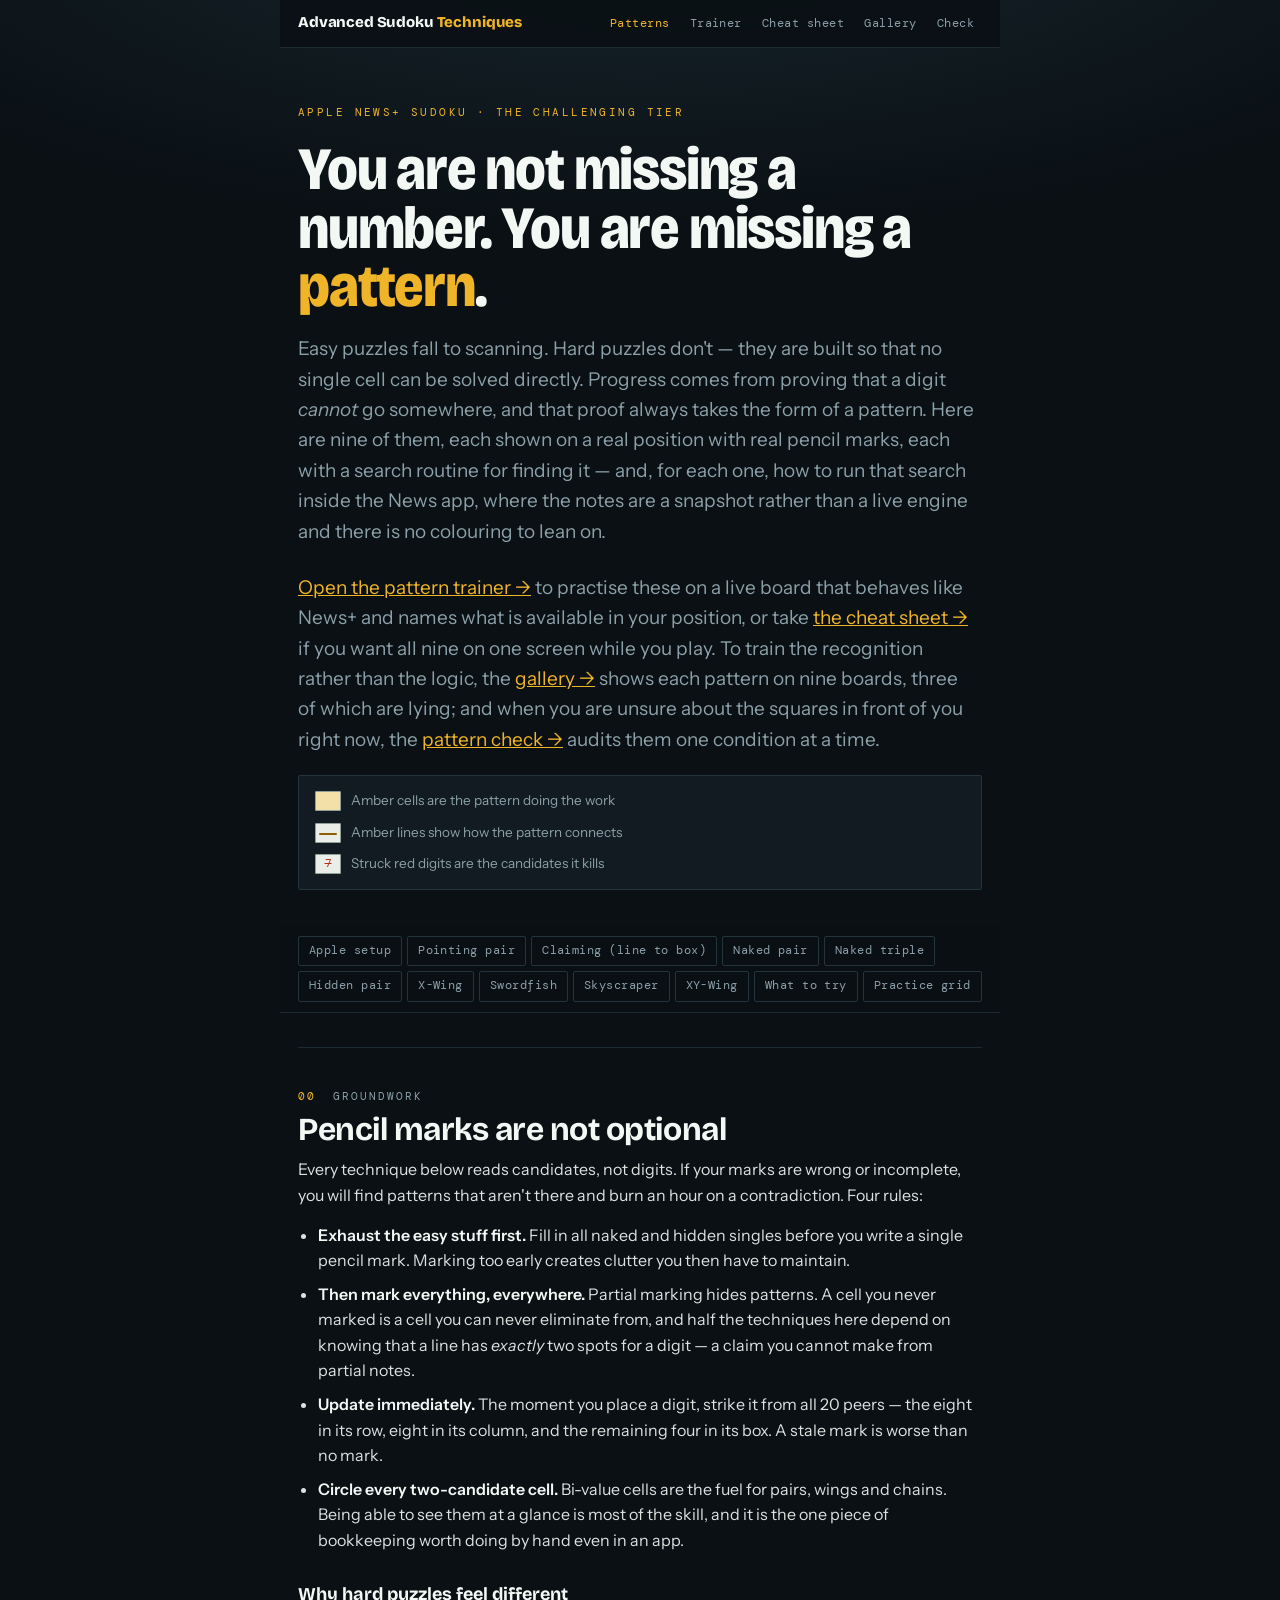
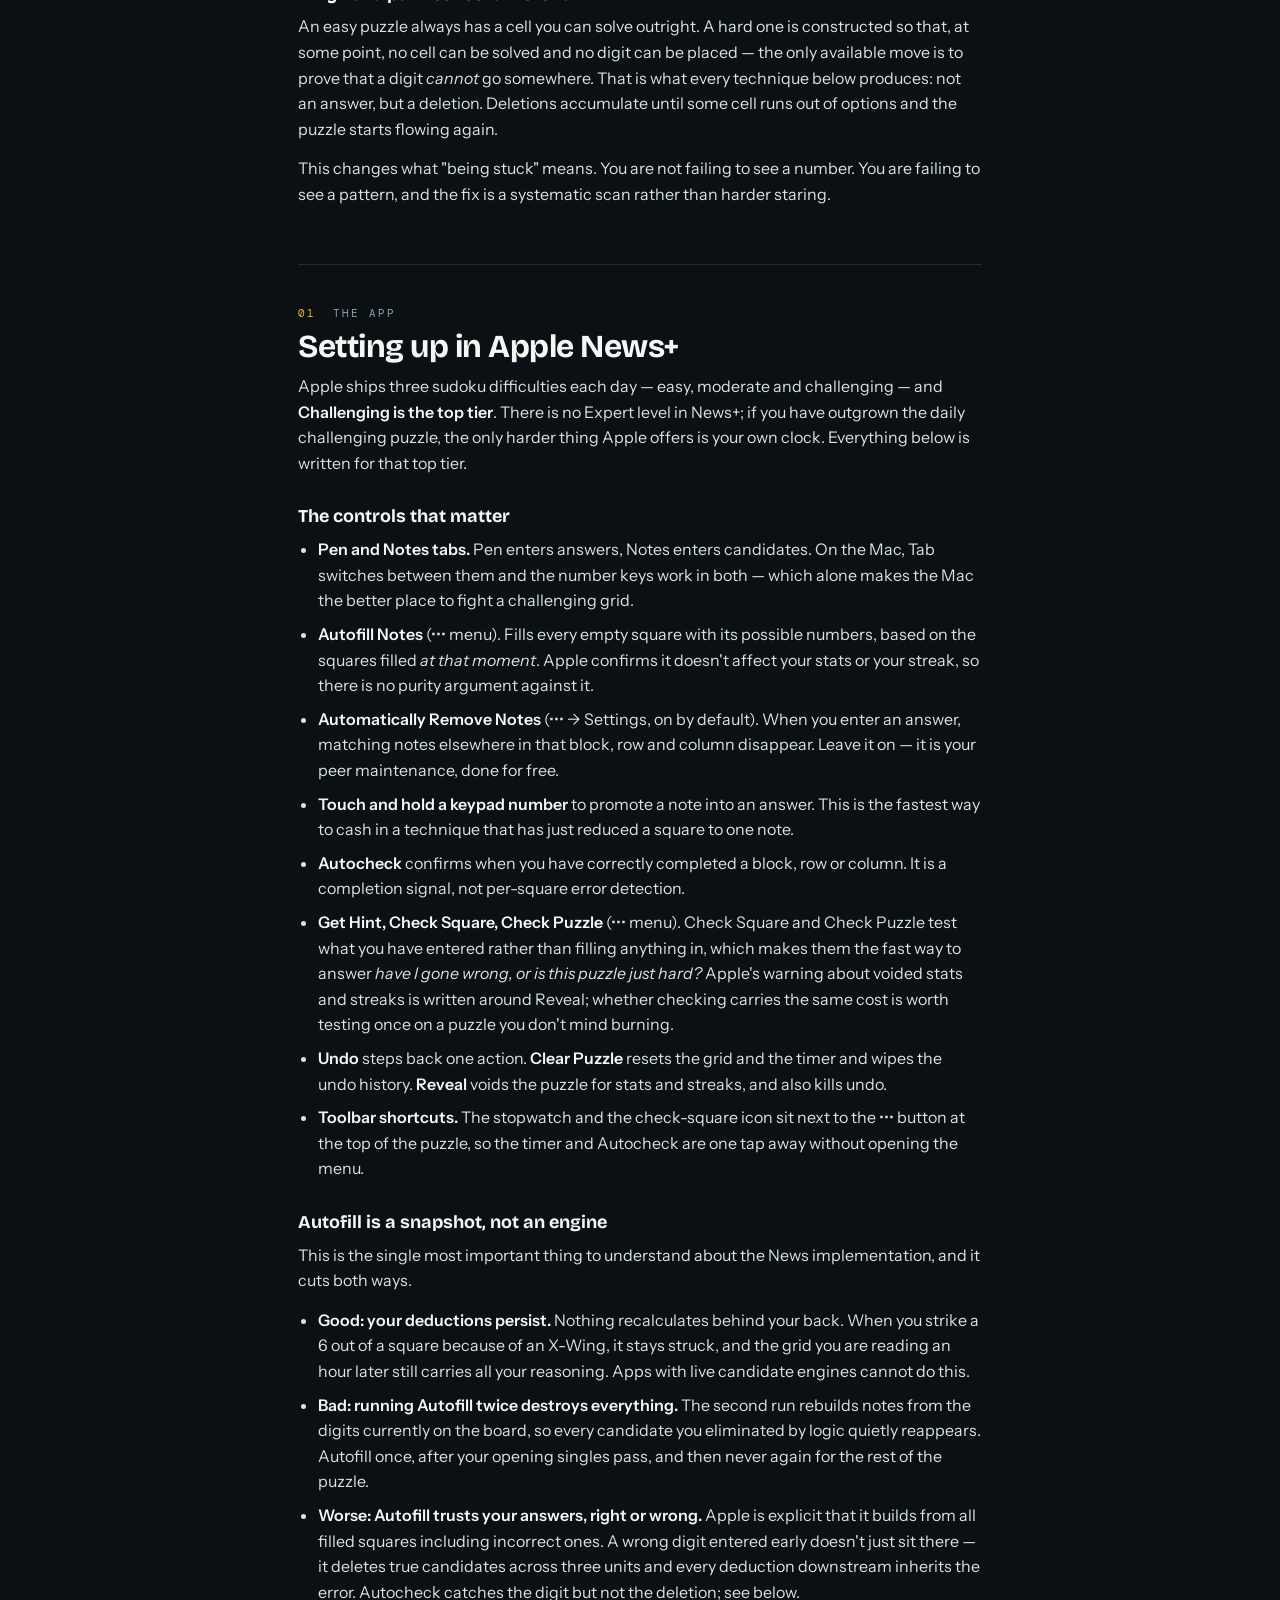
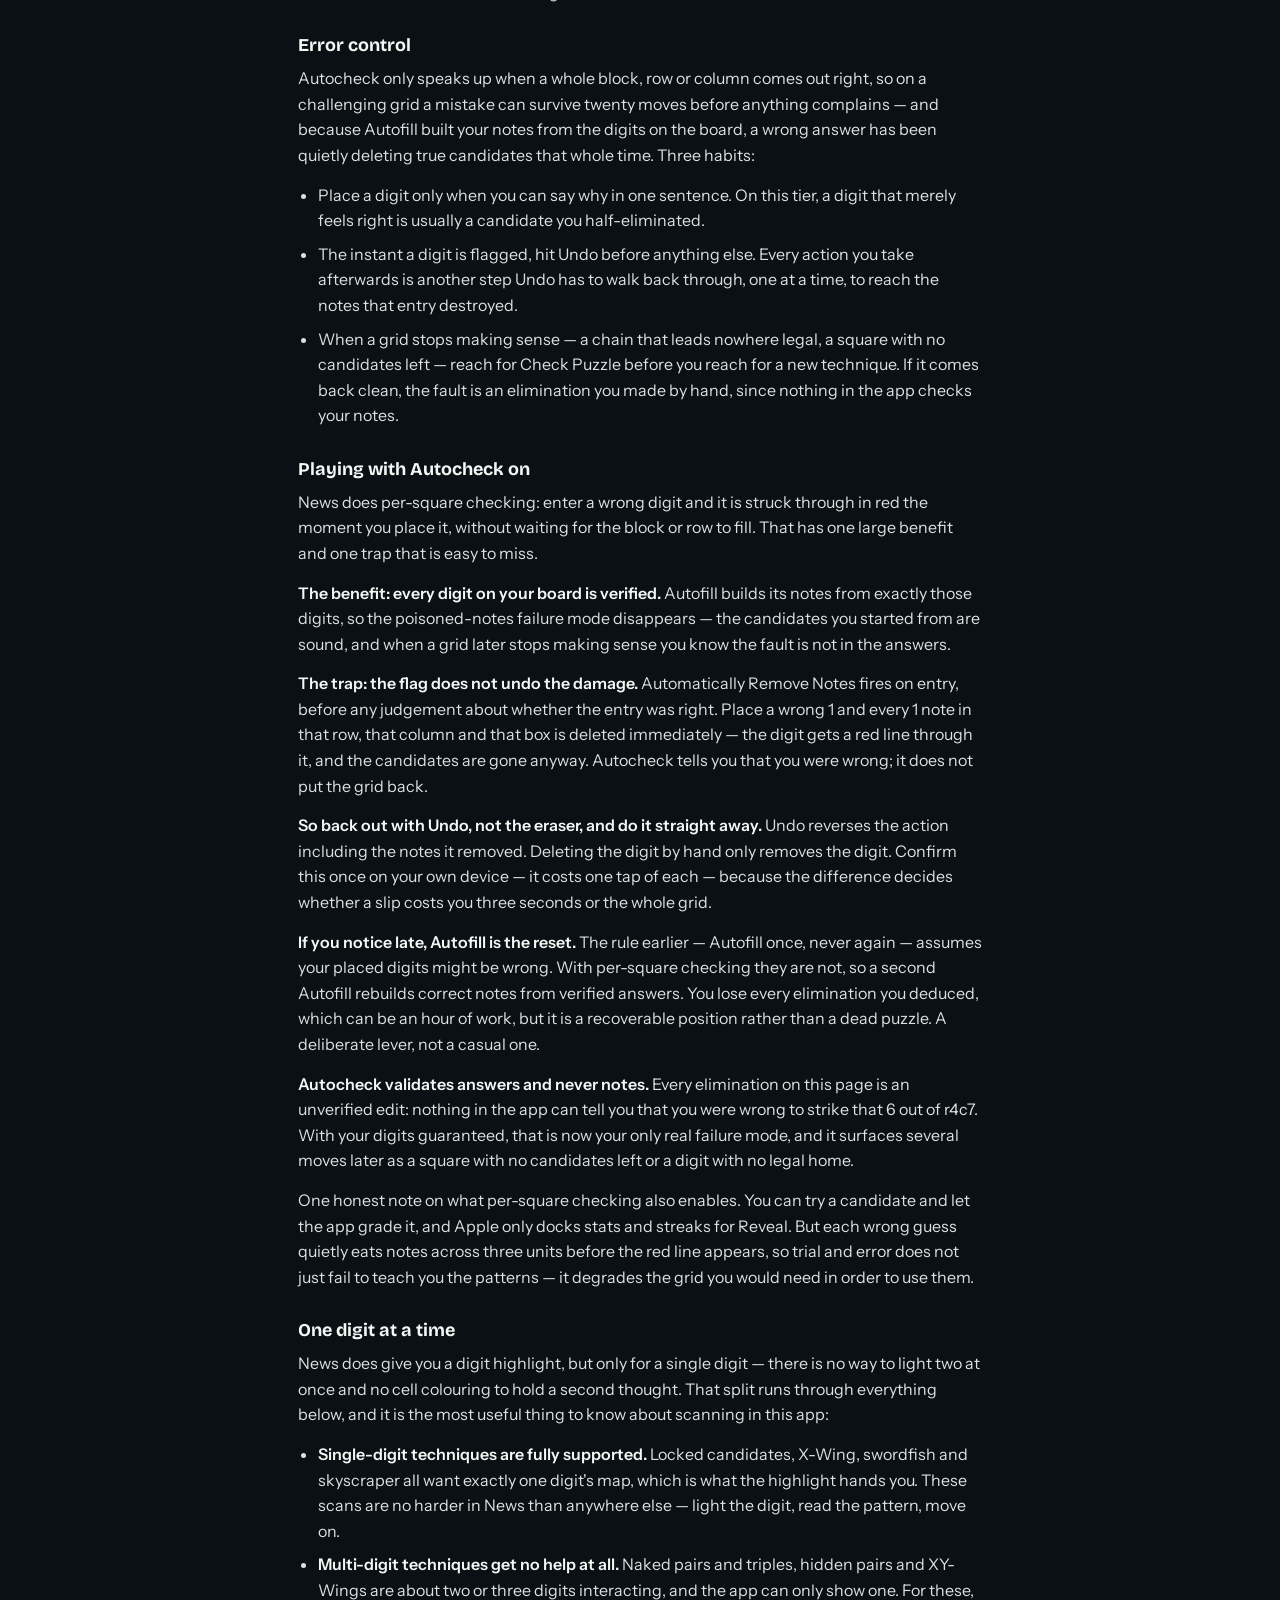
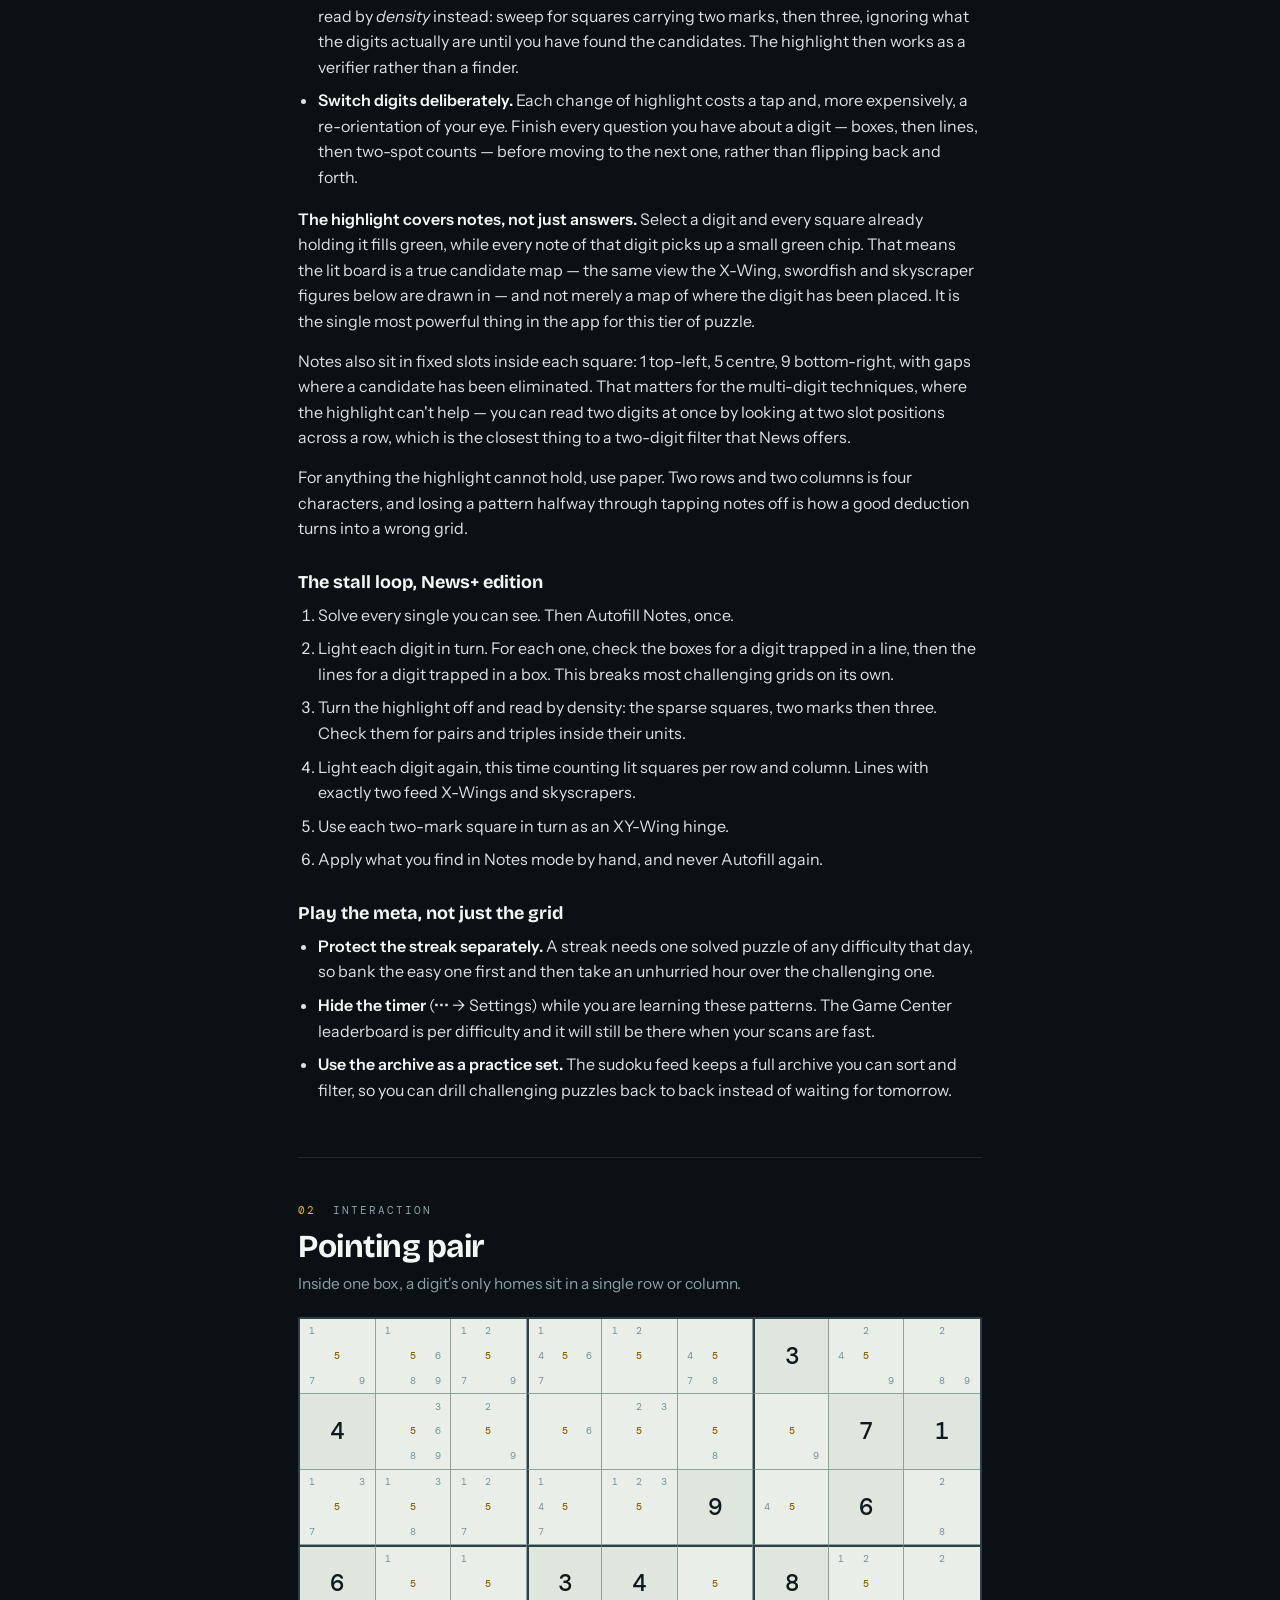
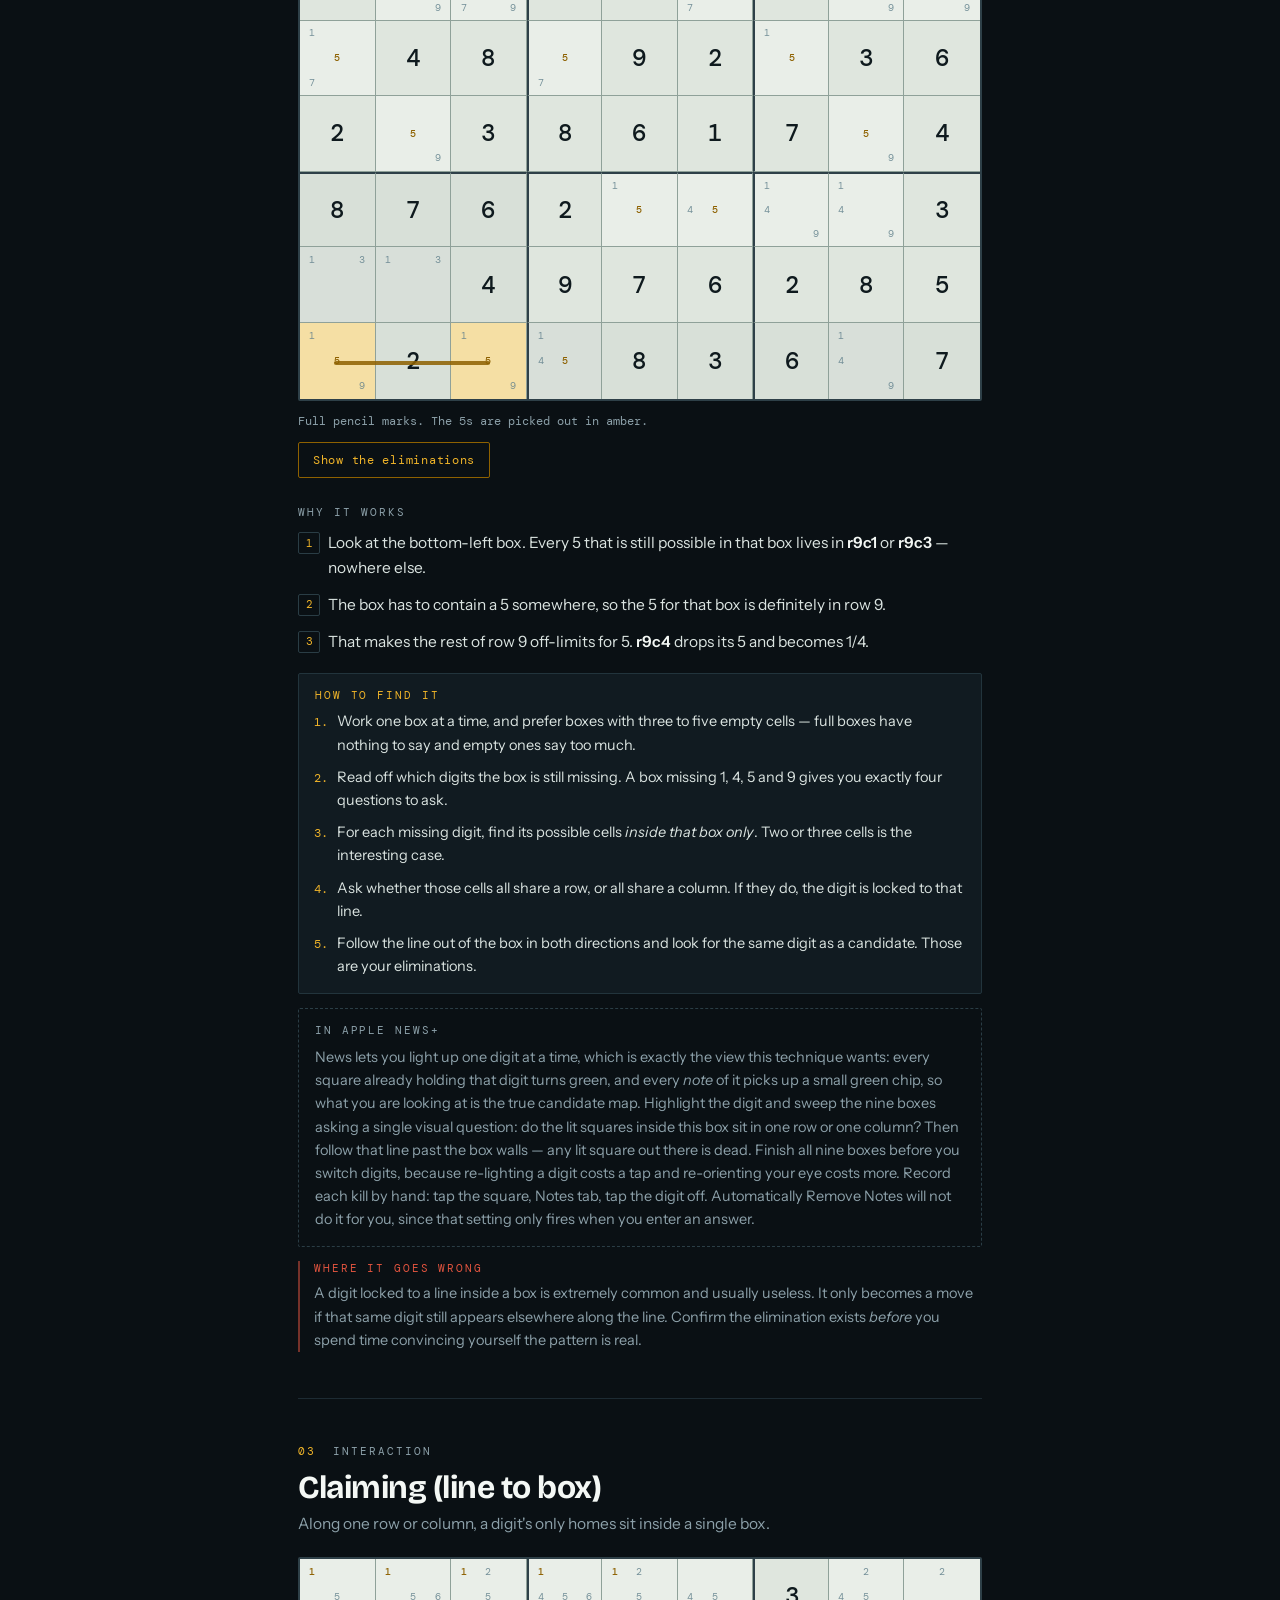
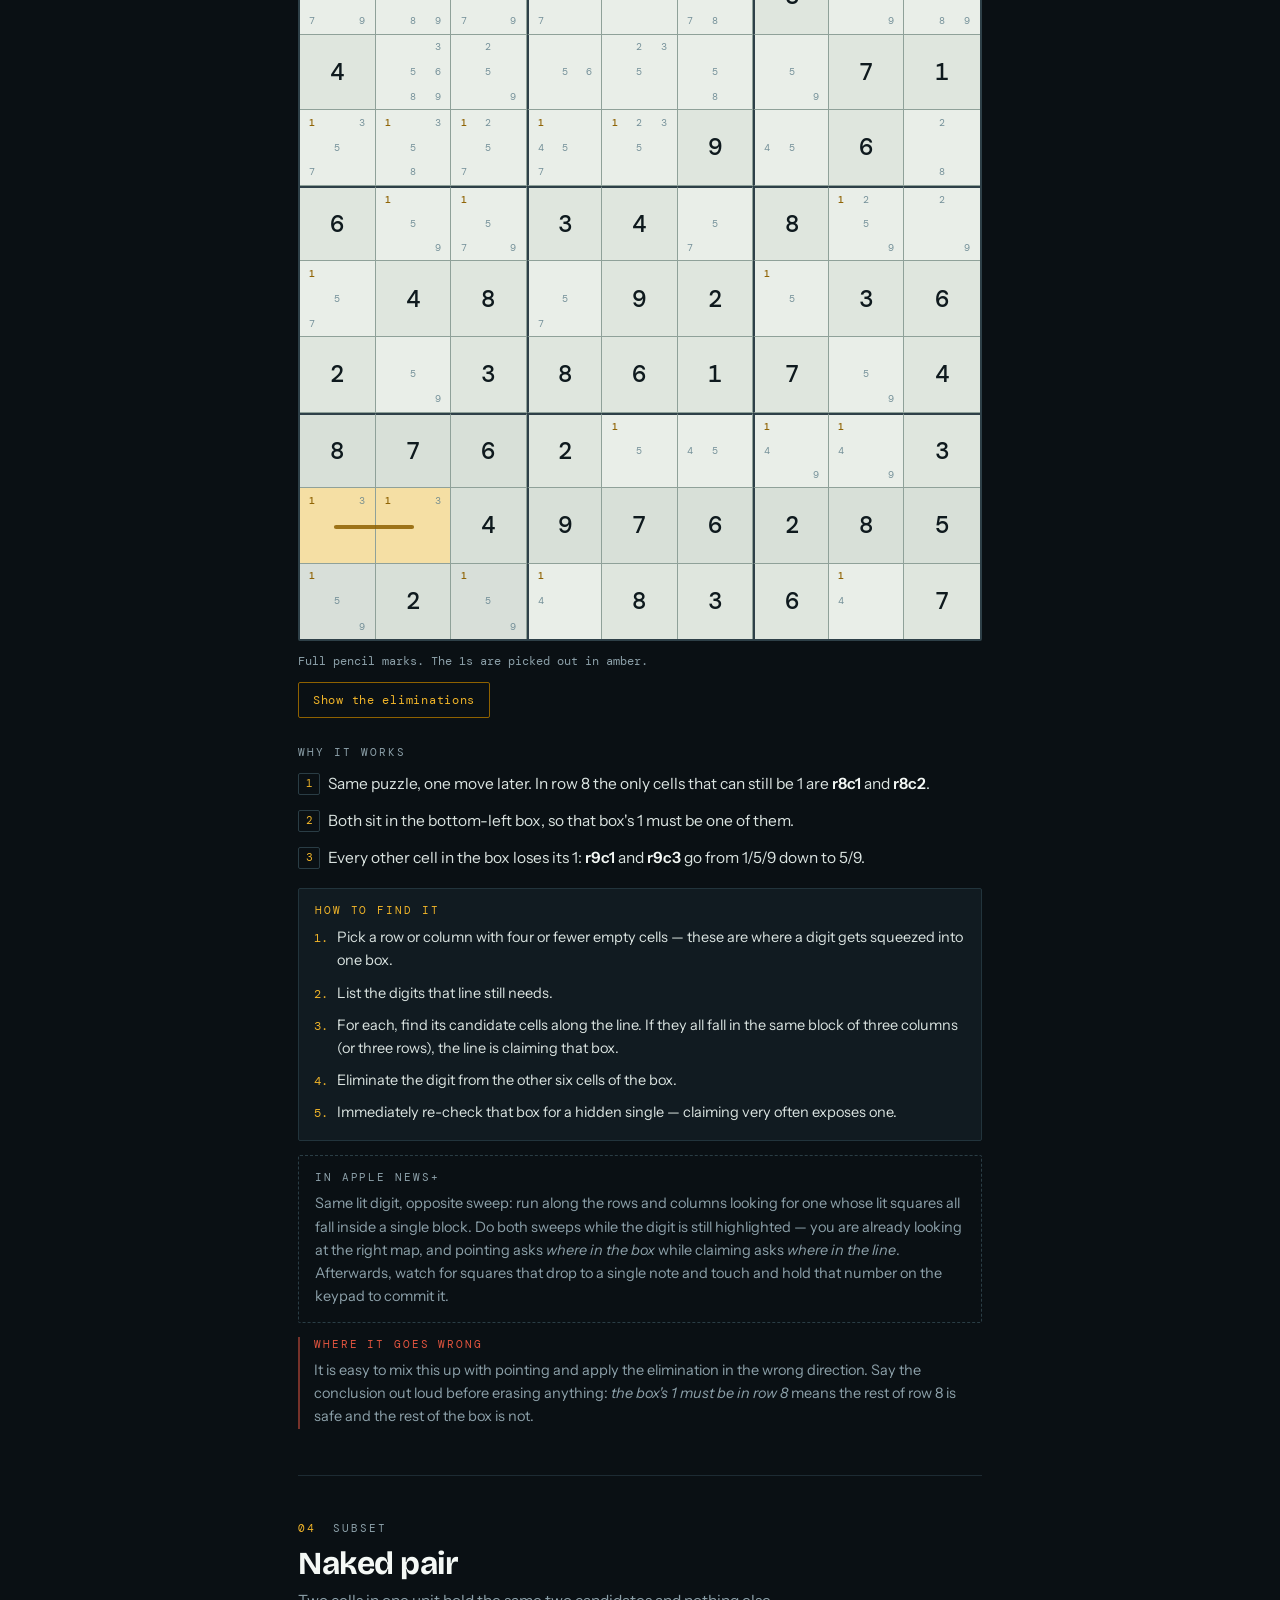
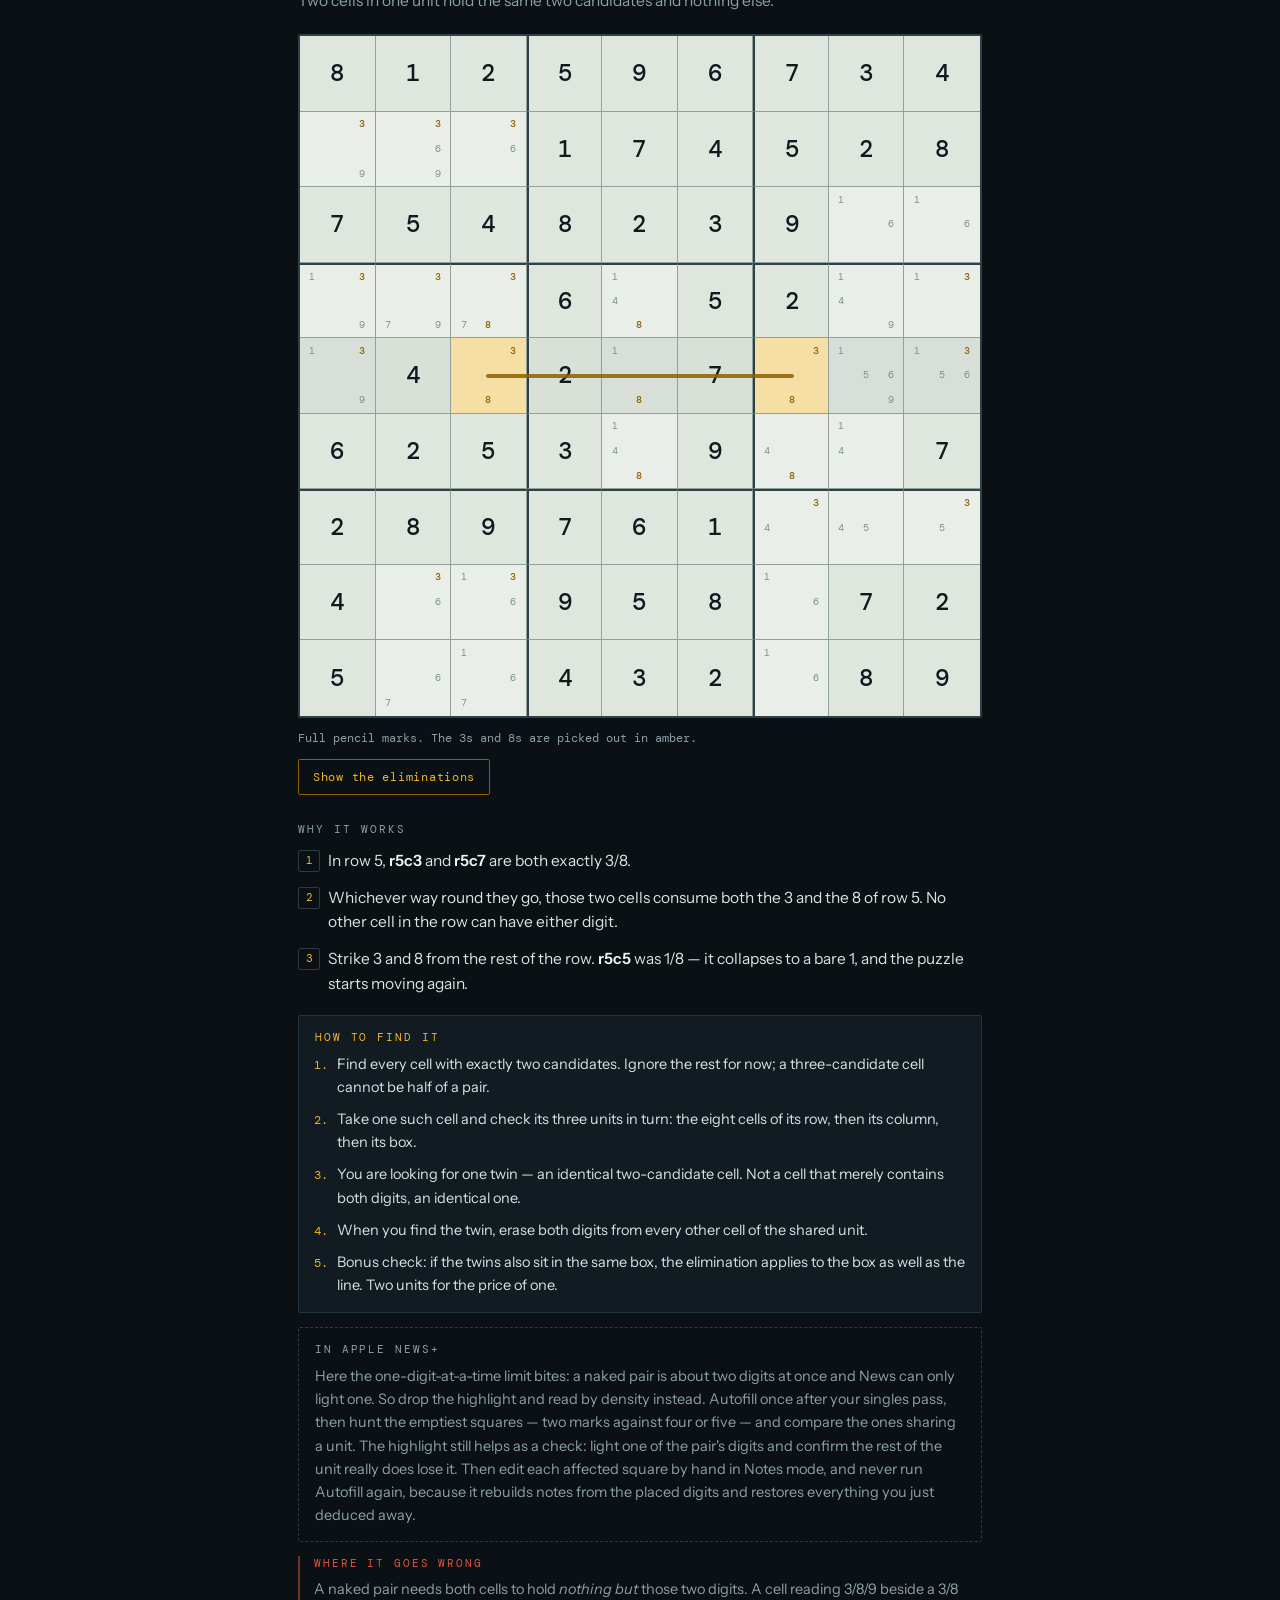
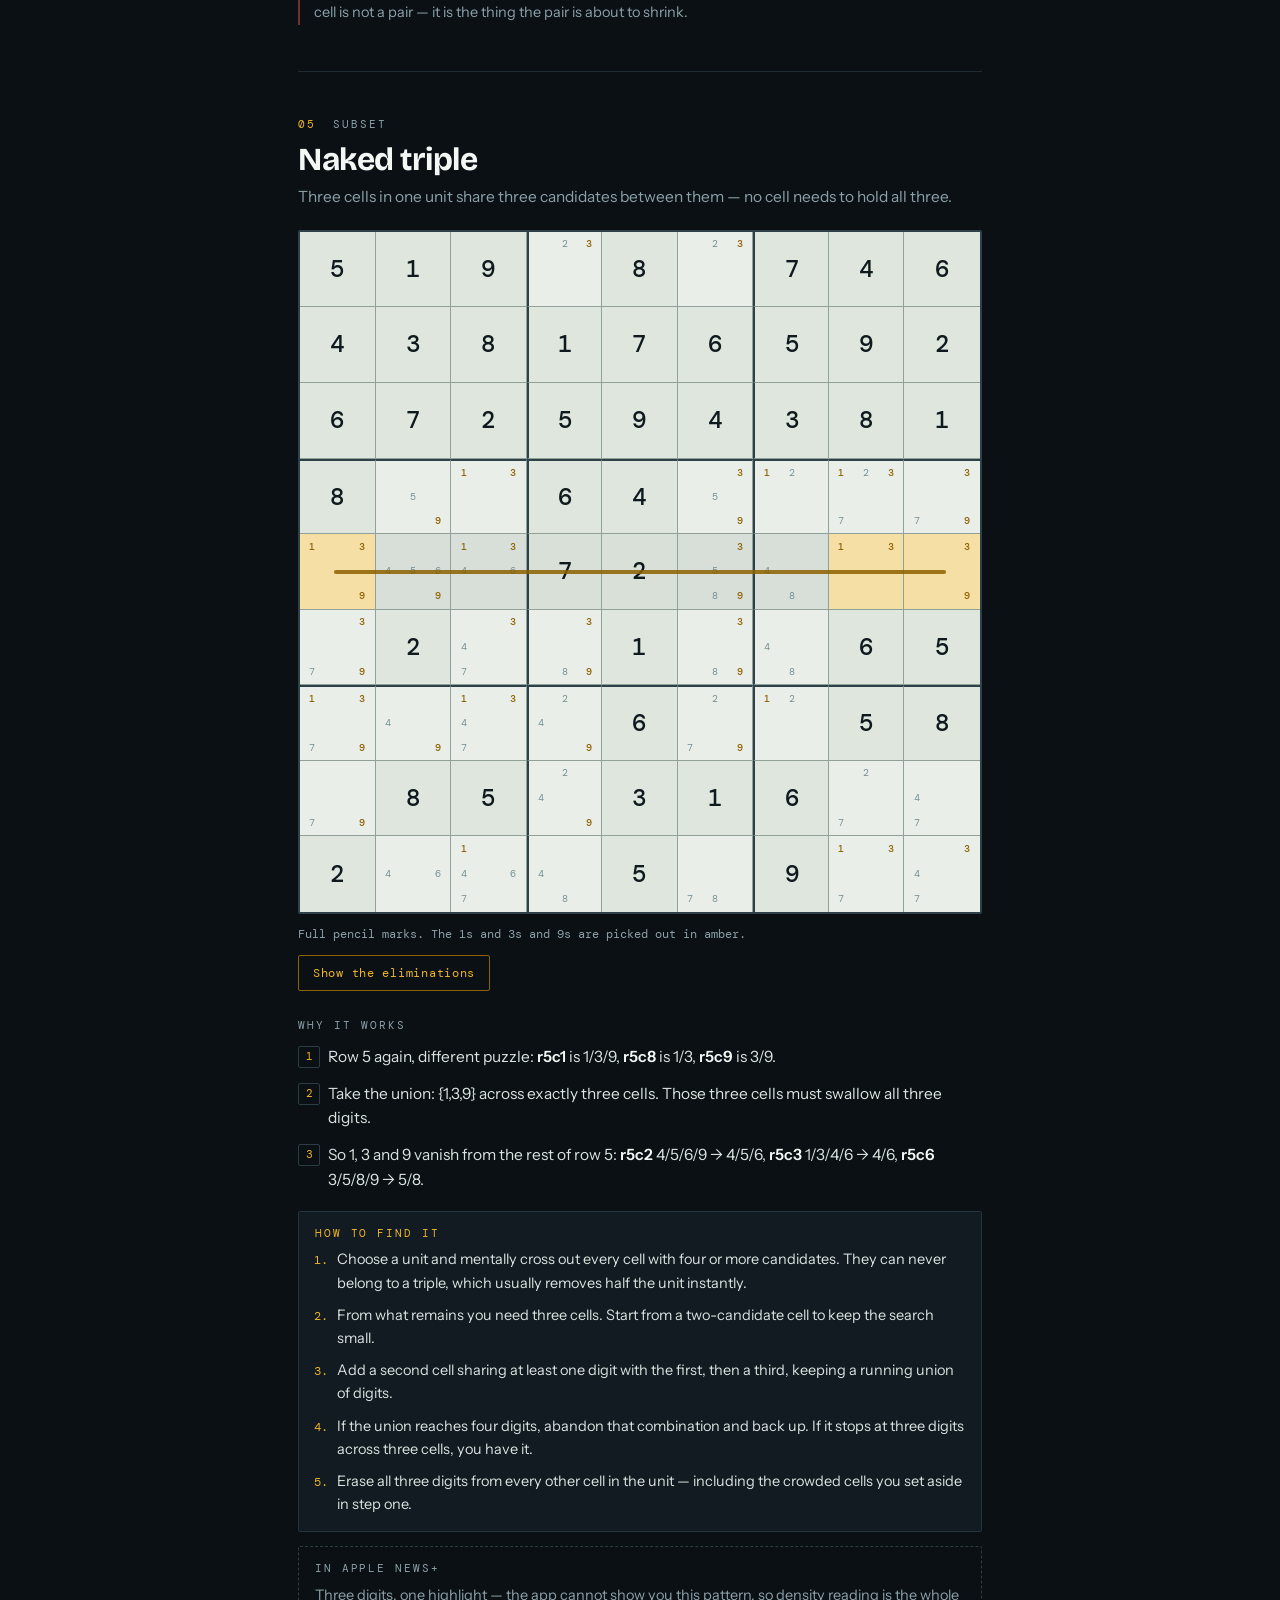
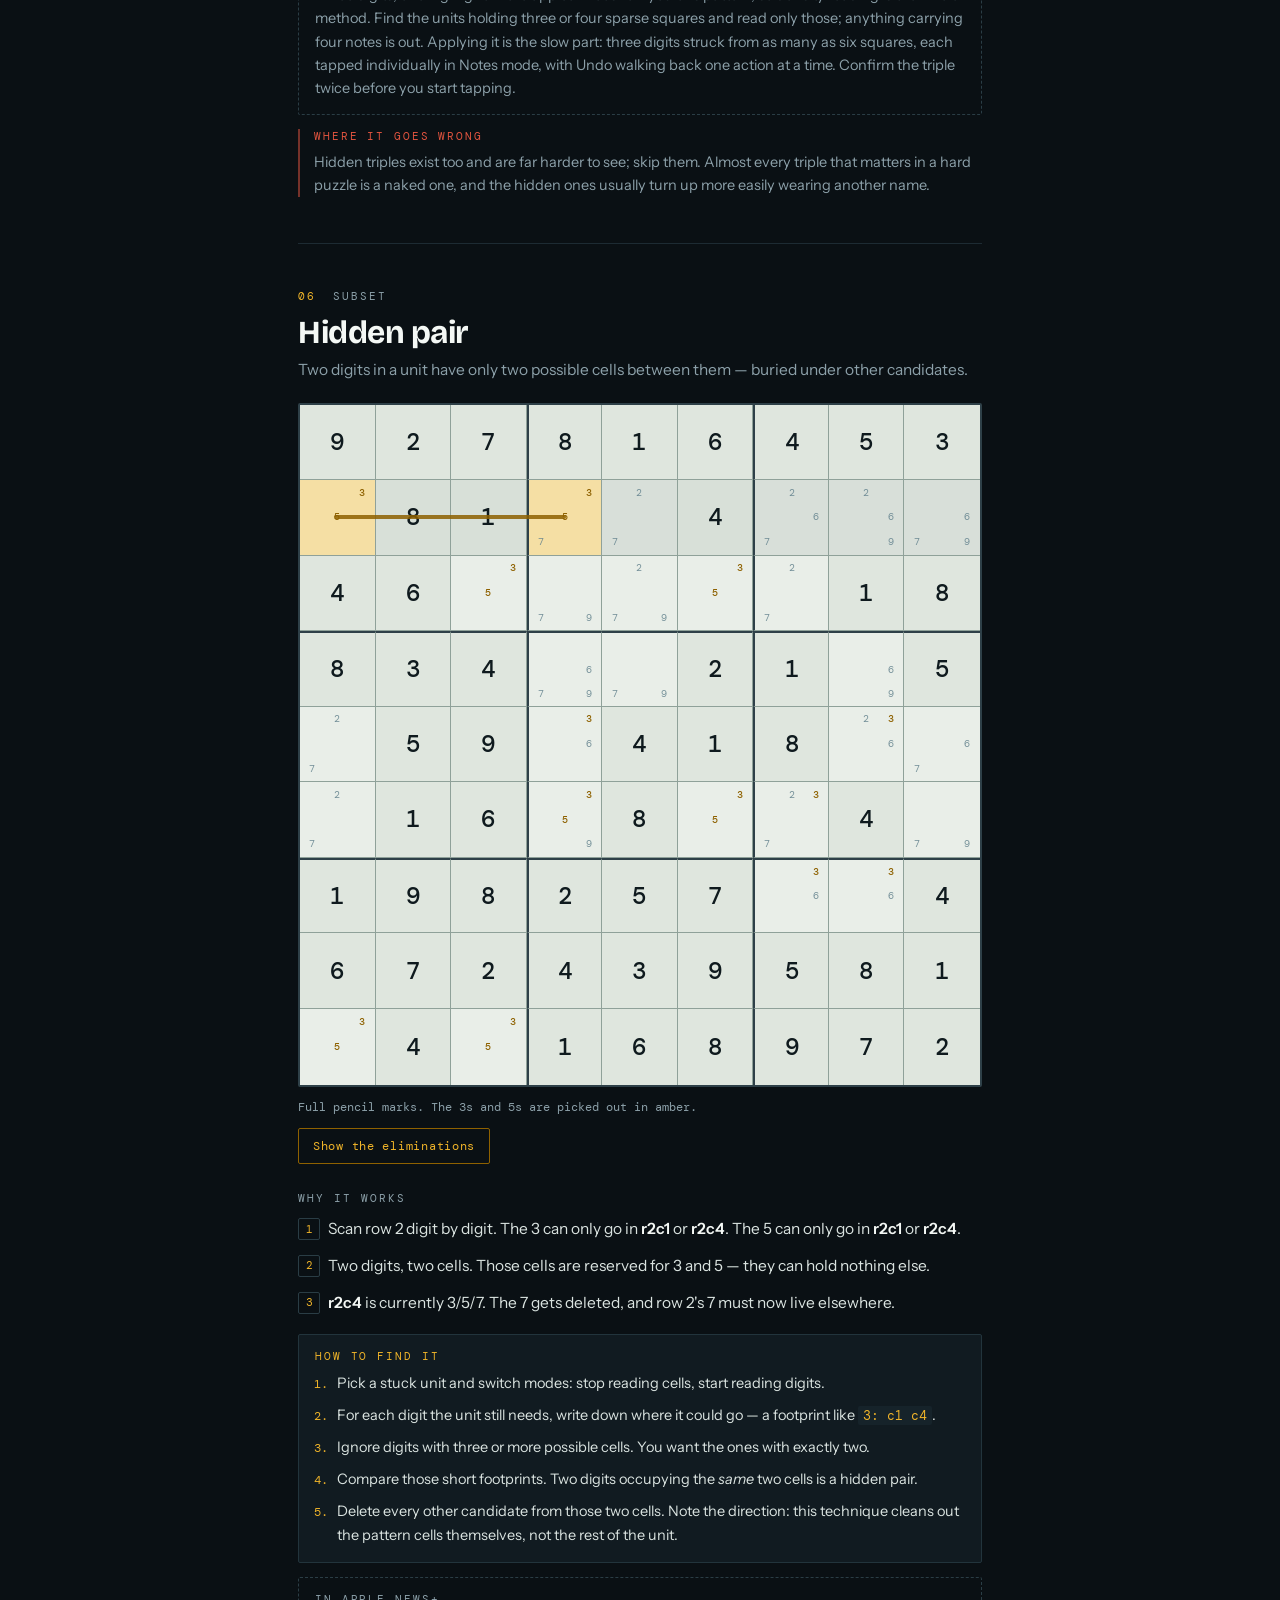
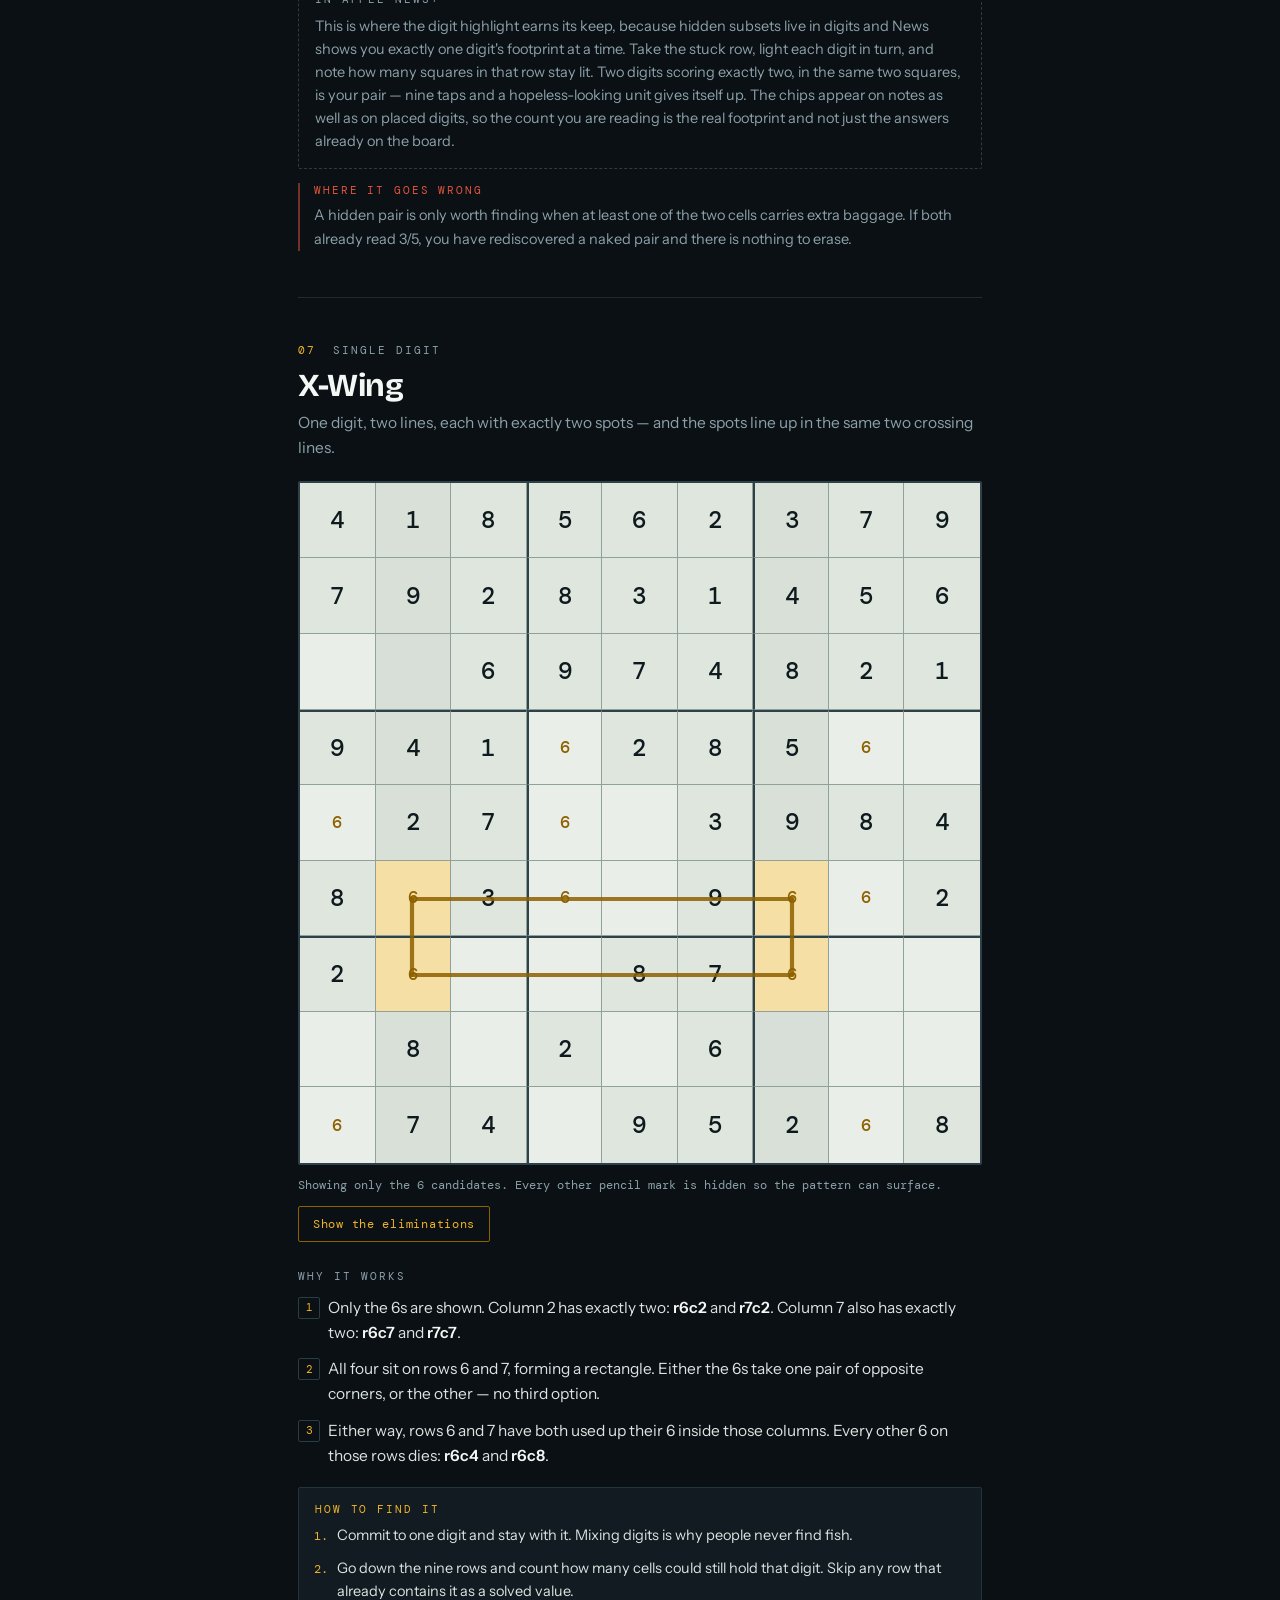
==== commit 6ab71e2d: "Two new pages: recognition, and a second opinion The reference draws each technique once, on a clean" ====
--- a/index.html
+++ b/index.html
@@ -27,6 +27,8 @@
       <a href="index.html" aria-current="page">Patterns</a>
       <a href="trainer.html">Trainer</a>
       <a href="cheatsheet.html">Cheat sheet</a>
+      <a href="gallery.html">Gallery</a>
+      <a href="check.html">Check</a>
     </nav>
   </div>
 
@@ -34,7 +36,7 @@
   <p class="kicker">Apple News+ Sudoku · the Challenging tier</p>
   <h1>You are not missing a number. You are missing a <em>pattern</em>.</h1>
   <p class="lede">Easy puzzles fall to scanning. Hard puzzles don't — they are built so that no single cell can be solved directly. Progress comes from proving that a digit <i>cannot</i> go somewhere, and that proof always takes the form of a pattern. Here are nine of them, each shown on a real position with real pencil marks, each with a search routine for finding it — and, for each one, how to run that search inside the News app, where the notes are a snapshot rather than a live engine and there is no colouring to lean on.</p>
-  <p class="lede" style="margin-bottom:20px"><a href="trainer.html" style="color:var(--amber)">Open the pattern trainer &rarr;</a> to practise these on a live board that behaves like News+ and names what is available in your position, or take <a href="cheatsheet.html" style="color:var(--amber)">the cheat sheet &rarr;</a> if you want all nine on one screen while you play.</p>
+  <p class="lede" style="margin-bottom:20px"><a href="trainer.html" style="color:var(--amber)">Open the pattern trainer &rarr;</a> to practise these on a live board that behaves like News+ and names what is available in your position, or take <a href="cheatsheet.html" style="color:var(--amber)">the cheat sheet &rarr;</a> if you want all nine on one screen while you play. To train the recognition rather than the logic, the <a href="gallery.html" style="color:var(--amber)">gallery &rarr;</a> shows each pattern on nine boards, three of which are lying; and when you are unsure about the squares in front of you right now, the <a href="check.html" style="color:var(--amber)">pattern check &rarr;</a> audits them one condition at a time.</p>
   <div class="legend">
     <p><span class="swatch b"></span> Amber cells are the pattern doing the work</p>
     <p><span class="swatch l"></span> Amber lines show how the pattern connects</p>
@@ -359,6 +361,16 @@
   <h3>What comes after these nine</h3>
   <p>For the News+ challenging tier you rarely need to go past the nine here — most stalls on that tier end with locked candidates or a subset, and the fish and wing sections are the fallback rather than the main event. If you are convinced a puzzle needs something exotic, the overwhelmingly likely explanation is a missed pointing pair or a wrong digit placed earlier.</p><p>If you want the next tier anyway, it is all built from one primitive: a <b>strong link</b>, a unit where a digit has exactly two possible squares, so one of them must be true. The skyscraper chains two of them together, and that is the entire idea. Beyond it sit simple colouring, the two-string kite, W-wings and forcing chains — all learnable in an afternoon once strong links are visible to you, and all meaningless before that.</p>
 
+  
+<div class="minicase" id="uniqueness">
+  <div class="mcfig"><div class="miniwrap"><div class="mini" role="img" aria-label="three bare 4/7 corners over two boxes"><i class=""></i><i class=""></i><i class=""></i><i class="bl"></i><i class=""></i><i class=""></i><i class="bl"></i><i class=""></i><i class=""></i><i class="b">47</i><i class=""></i><i class=""></i><i class="bl"></i><i class="b">47</i><i class=""></i><i class="bl"></i><i class=""></i><i class=""></i><i class="b">47</i><i class=""></i><i class=""></i><i class="bl"></i><i class="b"><s>47</s>9</i><i class=""></i><i class="bl"></i><i class=""></i><i class=""></i><i class="bt"></i><i class="bt"></i><i class="bt"></i><i class="bl bt"></i><i class="bt"></i><i class="bt"></i><i class="bl bt"></i><i class="bt"></i><i class="bt"></i><i class=""></i><i class=""></i><i class=""></i><i class="bl"></i><i class=""></i><i class=""></i><i class="bl"></i><i class=""></i><i class=""></i><i class=""></i><i class=""></i><i class=""></i><i class="bl"></i><i class=""></i><i class=""></i><i class="bl"></i><i class=""></i><i class=""></i><i class="bt"></i><i class="bt"></i><i class="bt"></i><i class="bl bt"></i><i class="bt"></i><i class="bt"></i><i class="bl bt"></i><i class="bt"></i><i class="bt"></i><i class=""></i><i class=""></i><i class=""></i><i class="bl"></i><i class=""></i><i class=""></i><i class="bl"></i><i class=""></i><i class=""></i><i class=""></i><i class=""></i><i class=""></i><i class="bl"></i><i class=""></i><i class=""></i><i class="bl"></i><i class=""></i><i class=""></i></div><svg class="geo3" viewBox="0 0 9 9" preserveAspectRatio="none" aria-hidden="true"><line class="lead" x1="0.5" y1="1.5" x2="4.5" y2="1.5"/><line class="lead" x1="0.5" y1="2.5" x2="4.5" y2="2.5"/><line class="lead" x1="0.5" y1="1.5" x2="0.5" y2="2.5"/><line class="lead" x1="4.5" y1="1.5" x2="4.5" y2="2.5"/></svg></div><p class="figcap">three bare 4/7 corners over two boxes</p></div>
+  <div>
+    <span class="mclabel">Not one of the nine</span>
+    <p>The one cheap thing out there that is not a chain is the <b>unique rectangle</b>: four cells at the corners of a rectangle, spanning exactly two boxes, all holding the same two candidates. If all four held nothing but those two digits the puzzle would have two solutions &mdash; swap the pairs diagonally and both grids are legal &mdash; so a puzzle with a single solution cannot contain that shape. Above, three corners are down to a bare 4/7, which means <b>r3c5</b> cannot be 4 or 7 either: the 9 it was carrying is the answer.</p>
+    <p>It is a footnote here for two reasons. It is never necessary at this tier &mdash; anything it finds, the nine find too, a little slower. And it is the only argument on this page that reasons from outside the grid: it assumes the puzzle has exactly one solution, which is true of Apple's puzzles and not necessarily true of the grid in front of you, once you have placed a wrong digit or erased a note in error. Every technique above degrades safely on a corrupted grid &mdash; it finds nothing, or it contradicts itself. This one keeps working, and hands you a confident deletion resting on a premise that is already false. Worth recognising when it appears; not worth hunting for.</p>
+  </div>
+</div>
+
   <h3>Practise deliberately</h3>
   <p>Pick one technique and hunt only for it across three or four puzzles from the archive, even when other moves are available. Pattern recognition is a visual skill rather than a logical one; you are training your eye to flag <i>two spots in a line</i> before you consciously count. A good News+ drill: open an old challenging puzzle, Autofill, then light all nine digits in turn and name the patterns you see — without entering anything at all.</p>
   </section>
--- a/assets/css/site.css
+++ b/assets/css/site.css
@@ -3,7 +3,19 @@
   --panel:#111B21;
   --panel2:#16232A;
   --paper:#E9EEE8;
-  --rule:#AFBDB6;
+  /* Darker than it looks like it needs to be, and the reason is device pixels.
+     A 1px hairline only lands on a whole device pixel at 100% and 200% display
+     scaling. At 125% or 150% — Windows scaling, or browser zoom — it splits
+     across two and each gets about 60% of the ink, so the rule renders at ~207
+     luminance against 236 paper instead of 185. Three of the eight rules in
+     each direction do this at any given size, which reads as the grid losing a
+     line at random. Raising the floor is the half-measure that still applies
+     wherever a rule is a border — the figures on the patterns page, the minis
+     on the cheat sheet: at this value a halved rule carries more contrast than
+     the old solid one did. The trainer's board no longer needs it, because the
+     lines there are drawn rather than laid out and never split at all; see
+     .grid2. */
+  --rule:#8FA199;
   --rule-strong:#2E4048;
   --pencil:#61808C;
   --given:#0F1A1E;
@@ -250,6 +262,14 @@
 .sitebar nav{position:static;margin:0;padding:0;background:none;border:none;backdrop-filter:none;overflow:visible;display:flex;gap:4px;margin-left:auto}
 .sitebar nav a{border:none;padding:4px 8px;font-size:12px}
 .sitebar nav a[aria-current="page"]{color:var(--amber)}
+/* Five destinations, and a phone. The wordmark has already contracted to AST
+   by here; this is the rest of what a 360px bar needs to keep the row from
+   wrapping, which on a sticky bar costs the board 24px on every screen. */
+@media (max-width:430px){
+  .sitebar{gap:8px;padding:10px 12px}
+  .sitebar nav{gap:1px}
+  .sitebar nav a{padding:4px 5px;font-size:11px;letter-spacing:0}
+}
 
 /* ============================================================
    Trainer
@@ -273,39 +293,82 @@
   position:relative;aspect-ratio:1;width:100%;margin:0 0 14px;touch-action:manipulation;
   container-type:inline-size;
 }
+/* The grid is drawn as one SVG laid over the squares, not as borders on them,
+   and every line in it is marked shape-rendering:crispEdges.
+
+   A border is a band the browser paints wherever the layout says, and at 125%
+   or 150% scaling that place is half a device pixel out: the band splits over
+   two rows of pixels, each takes a share of the ink, and three of the eight
+   rules in each direction come out pale enough to read as absent. Darkening
+   the colour (which is why --rule is what it is) made the pale ones darker; it
+   could not stop the split. Neither can a gap in a coloured background —
+   measured at 125%, the same three rules land at 175 against 236 paper instead
+   of 155, because the squares either side of the gap are not snapped either.
+
+   crispEdges is the one thing that says do not antialias this: the line is
+   moved onto whole device pixels and drawn at full strength. Measured at 100%,
+   125% and 150%, on boards 459, 517.33 and 620.5px wide, all sixteen rules
+   come out at their exact colour every time.
+
+   vector-effect:non-scaling-stroke because the viewBox is 9x9 — one unit per
+   square, so a line sits at x=3 rather than at some pixel figure that changes
+   with the board — and without it the stroke would scale with the board too. */
+.grid2{position:absolute;inset:0;width:100%;height:100%;pointer-events:none;z-index:3}
+.grid2 line{stroke:var(--rule);stroke-width:1;shape-rendering:crispEdges;vector-effect:non-scaling-stroke}
+.grid2 line.box{stroke:var(--rule-strong);stroke-width:2}
 .board{
   display:grid;grid-template-columns:repeat(9,1fr);grid-template-rows:repeat(9,1fr);
+  position:relative;
   width:100%;height:100%;background:var(--paper);
   border:2px solid var(--rule-strong);border-radius:3px;overflow:hidden;
   user-select:none;-webkit-user-select:none;
 }
 .sq{
-  border-right:1px solid var(--rule);border-bottom:1px solid var(--rule);
   display:grid;place-items:center;position:relative;min-width:0;min-height:0;cursor:pointer;
   background:var(--paper);transition:background .12s ease;
 }
-.sq:nth-child(9n){border-right:none}
-.sq:nth-child(n+73){border-bottom:none}
-.sq.bl{border-left:2px solid var(--rule-strong)}
-.sq.bt{border-top:2px solid var(--rule-strong)}
 .sq.given{background:#DFE6DE}
 .sq.peer{background:#DDE4DD}
 .sq.given.peer{background:#D3DCD3}
-.sq.sel{background:#BFE3B4}
 .sq.hit{background:#CFEAC2}
-.sq.unit{background:rgba(46,64,72,.10)}
-.sq.given.unit{background:#D8E0D8}
+/* Level 2's tint — "look at this row" — and the one colour on the board a
+   person has to FIND rather than merely read. It used to be a grey at .10 over
+   a paper that is itself a grey-green, which composites to within a couple of
+   points of .given and .peer: a tint you can only see by knowing where it is,
+   which is the one thing it exists to tell you. Blue instead, and solid: it is
+   the only cool hue on a board whose other three states are green (selected),
+   amber (the pattern) and red (what dies), so it cannot be mistaken for any of
+   them, and it stays out of the amber the later levels paint on top of it. */
+.sq.unit{background:#C7D7E6}
+.sq.given.unit{background:#BFD1DE}
 .sq.pat{background:#F5DFA4}
 .sq.pat.given{background:#F5DFA4}
 .sq.pivot{box-shadow:inset 0 0 0 2px var(--amber-ink)}
 .sq.tgt{background:rgba(226,84,63,.22)}
 .sq:focus-visible{outline:2px solid var(--amber);outline-offset:-2px;z-index:2}
+/* Selection, which is now a set rather than a caret. A ring rather than a
+   fill, because the fills are all spoken for — blue unit, amber pattern, red
+   kill — and four green squares would read as four findings. Deep blue is the
+   one ink here already about you rather than about the puzzle (.sq.user .val
+   wears it for a digit you placed).
+
+   .last keeps the old green square for exactly one of them: the pen writes
+   into a single square, so the one it would write into has to be obvious. */
+.sq.sel{box-shadow:inset 0 0 0 3px #1D5B8C;z-index:1}
+.sq.sel.last{background:#BFE3B4}
+.sq.sel.last.given{background:#B6DBAB}
 
 /* The digit and the notes share one grid cell. Without this they are two grid
    items, so .sq lays them out as two rows — the digit centred in the taller
    upper row and the collapsed notes grid under it, which put every placed digit
    about 8px above the true centre of its square. */
 .sq > .val,.sq > .notes{grid-area:1/1}
+/* Above the connector overlay, for the same reason the coach's notes are: a
+   line drawn down a column runs through the middle of every digit in it, and a
+   1 is a vertical stroke the line erases outright. No fill behind it — a digit
+   is heavy enough to read as drawn over the line, and a fill would have to
+   match a square whose colour changes with the hint level. */
+.sq > .val{z-index:4}
 
 /* Second declaration wins where container queries are supported and is ignored
    where they are not, so the vw line stays as the fallback. */
@@ -323,19 +386,116 @@
   font-family:var(--mono);font-size:clamp(6px,2vw,11px);line-height:1;color:var(--pencil);
 }
 .notes{font-size:clamp(6px,2.1cqw,11px)}
-.nt{opacity:0}
+.nt{opacity:0;position:relative}
 .nt.on{opacity:.9}
 .nt.lit{
   opacity:1;color:#14532D;font-weight:500;background:#8FD48A;
   border-radius:2px;padding:0 2px;margin:-1px -1px;
 }
 .nt.patd{color:var(--amber-ink);font-weight:500;opacity:1}
-.nt.dead{color:var(--red-ink);text-decoration:line-through;opacity:1}
+/* The one note the coach is telling you to rub out, so it has to survive being
+   read at 9px on a tinted square. text-decoration:line-through drew a hairline
+   the same weight as the glyph's own strokes, at the same height as the
+   connector lines below — a horizontal scratch across 4, 5 and 6 that left you
+   guessing which of the three the coach meant. A drawn slash instead, at the
+   angle .sq.bad puts through a wrong digit, so a deletion looks like a deletion
+   wherever the board makes one.
+
+   The background here only has to beat the green .lit chip a focus digit wears:
+   the same note cannot be both the digit you are tracking and one that is
+   simply alive. The chip it actually paints comes from .sq.tgt .nt.dead below,
+   which is that square's own red — see the note there about cutting the line
+   rather than tinting the digit. */
+.nt.dead{
+  opacity:1;color:var(--red-ink);font-weight:600;text-decoration:none;
+  background:none;padding:0 2px;margin:-1px -1px;
+}
+/* Wider than the glyph on purpose. A slash that starts and stops inside the
+   digit reads as part of it — 6 with a bar through it is nearly an 8 at 11px —
+   so the ends have to show outside. */
+.nt.dead::after{
+  content:"";position:absolute;left:-2px;right:-2px;top:50%;
+  height:max(1.25px,.13em);background:var(--red);border-radius:1px;
+  transform:translateY(-50%) rotate(-38deg);
+}
+/* Your own two marks on a note. Violet for a highlight, because every other
+   colour on this board is already the coach talking: green is the focus digit,
+   amber the pattern, red what dies, blue the unit. This one is yours.
+
+   Colour only, no chip. The filled square is what says "this is the digit you
+   are hunting", and it has to stay scannable across eighty-one squares — put
+   one behind every highlight too and the two read as the same signal, so the
+   focus digit stops jumping out of the grid the moment you highlight anything.
+   A highlight you can pick out by hue alone; the focus digit you can pick out
+   without reading at all. */
+.nt.hi{opacity:1;color:#6435C9;font-weight:600;background:none;padding:0;margin:0}
+/* Except when the highlighted note IS the focus digit, which is the one time
+   the square belongs on it — in its own violet, so it still reads as yours. */
+.nt.hi.lit{
+  color:#2E1A55;background:#C6A9F0;
+  border-radius:2px;padding:0 2px;margin:-1px -1px;
+}
+/* Crossed off. A real elimination — the coach reads notes minus these — but
+   drawn rather than deleted, so it can be taken back by crossing it again.
+   Pencil-dark and struck, not red: red is what the coach is proposing to kill,
+   and this is what you have already decided. */
+/* Set back, but not so far back that you cannot tell which digit you struck —
+   the mark is only useful if you can read what it is a mark on. */
+.nt.xoff{opacity:.7;color:var(--pencil);font-weight:400}
+.nt.xoff::after{
+  content:"";position:absolute;left:-2px;right:-2px;top:50%;
+  height:max(1.25px,.13em);background:var(--pencil);border-radius:1px;
+  transform:translateY(-50%) rotate(-38deg);
+}
 .nt.miss{color:var(--red-ink);font-weight:700;opacity:1}
+/* The coach's own marks sit ABOVE the connectors, not under them.
+
+   A connector runs to the CENTRE of each square it joins, and the centre of a
+   square is exactly where the 5 of the pencil grid sits. Every other digit is
+   grazed by a line passing through; 5 is destroyed by one arriving. An X-Wing
+   on 5 lands all four ends on the four notes it was drawn to point at — and a
+   junction end cannot be pulled back the way a free end can, because corners
+   that do not meet are not a rectangle.
+
+   So the line gives way instead. This is the convention a map uses where a
+   label crosses a road: the road passes behind and the label survives. Only
+   the three marks the coach is actually pointing at are raised — raise every
+   note and the line is nibbled by three dozen pale digits it has nothing to
+   say about. */
+.nt.lit,.nt.patd,.nt.dead,.nt.hi,.nt.xoff{z-index:4}
+/* Raised is not enough on its own: without a fill the line shows through the
+   counter of a 6 or an 8 and the digit still reads as struck. The chip is the
+   colour of the square it sits on, exactly — a hole punched in the line rather
+   than a tile laid on top of it. .lit brings its own green and needs none. */
+/* :not(.lit) because a pattern square's own digit is usually the focus digit
+   too, and it wears both classes. .lit's green is already opaque and already
+   cuts the line — overriding it here would trade the most visible chip on the
+   board for amber text on an amber tile, which is the very thing this is
+   trying to fix. */
+.sq.pat .nt.patd:not(.lit){background:#F5DFA4;border-radius:2px;padding:0 2px;margin:-1px -1px}
+/* .sq.tgt beats .sq.pat on the square itself, so it has to beat it here too. A
+   hidden pair is both at once — its eliminations are inside its own cells —
+   and #E7CCC3 is what that red wash composites to over the paper. */
+.sq.tgt .nt.patd:not(.lit),.sq.tgt .nt.dead{
+  background:#E7CCC3;border-radius:2px;padding:0 2px;margin:-1px -1px;
+}
 .board.solo .nt.on:not(.solo){opacity:.13}
-.geo2{position:absolute;inset:0;width:100%;height:100%;pointer-events:none;z-index:3}
-.geo2 line{stroke:var(--amber-ink);stroke-width:.05;stroke-linecap:round;opacity:.9}
-.geo2 line.cross{stroke-dasharray:.15 .15;opacity:.55}
+.geo2{position:absolute;inset:0;width:100%;height:100%;pointer-events:none;z-index:4}
+/* Every connector runs through the centres of the squares it joins — which is
+   the middle row of the pencil marks, where 4, 5 and 6 live. At .05 of a cell
+   the ink was the same weight as those digits and merged with them. Heavier,
+   opaque, and drawn over a pale casing (.case, laid down first by trainer.js)
+   that lifts it off whatever the line crosses. */
+/* .044, down from .062. The weight was doing two jobs and now only does one:
+   it no longer has to survive being read against the digits it crosses, since
+   they paint over it. What is left is the job of being seen at all, and a
+   thinner line does that with less of the board under it. */
+.geo2 line{stroke:var(--amber-ink);stroke-width:.044;stroke-linecap:round;opacity:1}
+.geo2 line.cross{stroke-dasharray:.13 .13;opacity:.8}
+/* After .cross on purpose: the casing of a dashed line is dashed too, and it
+   takes that dasharray from the rule above. Same specificity, so source order
+   is what stops .cross repainting the casing amber. */
+.geo2 line.case{stroke:var(--paper);stroke-width:.11;opacity:.55}
 
 /* controls */
 
@@ -343,15 +503,69 @@
    height: four control rows against three key rows, which is why the buttons
    come out a little taller than they were. The row this replaced cost ~46px of
    vertical space, and .tplay's width below converts that straight into board. */
-.padrow{display:flex;justify-content:center;align-items:stretch;gap:10px;margin:0 0 8px}
+/* Marking pad, tools, pen pad. Wraps on a narrow screen, where three columns
+   would leave keys too small to hit: the two pads stay side by side and the
+   tools drop underneath as a 3x2 block. */
+.padrow{display:flex;justify-content:center;align-items:stretch;gap:10px;margin:0 0 8px;flex-wrap:wrap}
+/* A small basis that grows: the row has to fit inside the board's width, which
+   is 459px on a 900px-tall window and 620px on a tall one, so the pads take
+   whatever the tools column leaves rather than asking for a fixed size and
+   wrapping when they cannot have it. */
+.padside{display:flex;flex-direction:column;gap:5px;flex:1 1 140px;min-width:0}
+/* Which hand does what, said once above each pad rather than inferred from a
+   mode indicator somewhere else. */
+.padcap{
+  margin:0;font-family:var(--mono);font-size:9.5px;letter-spacing:.16em;
+  text-transform:uppercase;color:var(--mist);
+  display:flex;align-items:center;justify-content:center;gap:8px;min-height:17px;
+}
+/* Multi rides with the pad it matters most to rather than taking a slot in the
+   tools, where it was the one control that was not half of a pair and made the
+   column look crowded for it. Sized to the caption it sits beside: this is a
+   switch you set once and forget, not one of the things you are pressing. */
+/* Centring a line box is not the same as centring the letters in it, and at
+   this size the difference shows. The line box reserves descender depth that
+   an all-caps word never uses, so align-items:center leaves the glyphs high:
+   measured off a 4x screenshot, the ink sat 1.88px above the middle of a 16px
+   pill. The padding-top puts it back.
+
+   The value is measured, not derived — the shift per pixel of padding is not
+   the half you would expect, and .44em overshot to 1.12px low. Anything from
+   about .16em to .27em lands within an eighth of a pixel, because the result
+   snaps to device pixels; .22em sits in the middle of that band.
+
+   To re-measure: screenshot at dpr 4, find the amber blob, and compare the
+   vertical middle of the dark pixels against the middle of the blob.
+
+   The trailing letter-spacing is padded out on the right so the word looks
+   centred rather than nudged left by the space after its last letter. */
+.minitog{
+  font-family:var(--mono);font-size:8.5px;letter-spacing:.14em;text-transform:uppercase;
+  background:transparent;color:var(--mist);border:1px solid #2A3D45;
+  border-radius:9px;cursor:pointer;line-height:1;
+  display:inline-flex;align-items:center;justify-content:center;
+  height:16px;padding:.22em 6px 0 7px;
+}
+.minitog:hover{border-color:var(--amber-ink);color:var(--text)}
+.minitog[aria-pressed="true"]{
+  background:var(--amber);border-color:var(--amber);color:#1A1205;font-weight:500;
+}
+.minitog:focus-visible{outline:2px solid var(--amber);outline-offset:2px}
+/* Two columns of three, against the pad's three rows of keys — the tools row
+   and the key rows now line up exactly, where four tool rows against three key
+   rows never did. Pairs by kind, which is the whole point of the arrangement:
+   the two that take something back on the top row, the two that write notes for
+   you on the bottom, and the mode switch between them. */
 .tools{
-  flex:0 0 118px;display:grid;grid-template-rows:repeat(4,1fr);gap:6px;margin:0;
-}
-.tools .tbtn{padding:8px 6px;text-align:center}
-/* In the column the segmented pair has a full row to itself, so it splits it
-   rather than hugging its labels. */
-.tools .seg{display:flex}
-.tools .seg .tbtn{flex:1}
+  flex:0 0 150px;display:grid;
+  grid-template-columns:1fr 1fr;grid-template-rows:repeat(3,1fr);gap:6px;margin:0;
+}
+
+.tools .tbtn{padding:8px 3px;text-align:center;font-size:11px;letter-spacing:0}
+/* The basis is set by the longest label at this size — "Autoclear" is 9 mono
+   characters, and two of them plus the gap is what 150px buys. Every pixel here
+   comes straight out of the keypad beside it, which on a 390px phone is the
+   difference between a 62px key and a 67px one. */
 .tbtn{
   font-family:var(--mono);font-size:12px;letter-spacing:.04em;
   background:var(--panel);color:var(--text);border:1px solid #2A3D45;
@@ -361,9 +575,6 @@
 .tbtn:focus-visible{outline:2px solid var(--amber);outline-offset:2px}
 .tbtn[aria-pressed="true"]{background:var(--amber);color:#1A1205;border-color:var(--amber);font-weight:500}
 .tbtn:disabled{opacity:.35;cursor:default}
-.seg{display:inline-flex;border:1px solid #2A3D45;border-radius:2px;overflow:hidden}
-.seg .tbtn{border:none;border-radius:0}
-.seg .tbtn+.tbtn{border-left:1px solid #2A3D45}
 
 /* Three by three, the shape News+ uses, and not an arbitrary one: the notes
    inside a square are laid out on the same 3x3 with the same digit order, so
@@ -372,9 +583,13 @@
    would be 200px each. It shrinks below that basis when the tools column beside
    it leaves less: on a 390px phone that lands the keys at ~71px, still a
    comfortable thumb target. */
+/* No flex-basis. The pad now sits in a COLUMN flex container (.padside), where
+   a basis is a height — and with aspect-ratio on the keys a definite height
+   drives their width, which blew the 3 columns out to 85px inside a 145px pad.
+   Width comes from .padside, height follows the keys. */
 .pad{
   display:grid;grid-template-columns:repeat(3,1fr);gap:6px;
-  flex:0 1 282px;min-width:0;margin:0;
+  min-width:0;margin:0;
 }
 /* Scoped to .pad on purpose. `key` is not a unique name: index.html marks the
    decisive pencil mark in a figure as `.m.key`, and an unscoped `.key` rule
@@ -398,24 +613,37 @@
 .pad .key.done{opacity:.3}
 .pad .key.focused{background:#2E5A32;border-color:#8FD48A;color:#DFF3DC}
 
-/* Notes mode: the pad reports what is already pencilled into the selected
-   square, so pressing a digit reads as the toggle it actually is. It wears the
-   exact green a highlighted note wears on the board (.nt.lit) — the pad is
-   showing you the same thing the square is, and two colours for one fact read
-   as two facts. The dot carries the state without relying on hue. */
-.pad.notesmode .key{border-style:dashed}
-.pad .key.noted{
-  background:#8FD48A;border-color:#8FD48A;color:#14532D;
-  border-style:solid;font-weight:500;
-}
+/* The marking pad reads back the selection: a key is lit when every selected
+   square carrying that note already carries the mark, which is also exactly
+   when pressing it would take the mark off. It wears the colour the mark wears
+   on the board — the pad is showing you the same thing the square is, and two
+   colours for one fact read as two facts. The dot carries the state without
+   relying on hue. */
+.padmark .key{border-style:dashed}
+/* Each state wears what it wears on the board, or the pad is telling you a
+   different story from the square. Crossed off is the pencil grey and the
+   strike; highlighted is the violet. */
+.padmark .key.noted{
+  background:#9AACA3;border-color:#9AACA3;color:#1A2A24;
+  border-style:solid;font-weight:500;text-decoration:line-through;
+}
+.padmark.himode .key.noted{
+  background:#C6A9F0;border-color:#C6A9F0;color:#2E1A55;text-decoration:none;
+}
+/* In Erase both pads take something away rather than putting it on, so both
+   wear the same warning edge — the keys carry no state, because there is none
+   to read back when the press removes rather than toggles. */
+.pad.rubmode .key{border-style:solid;border-color:#5A3038;color:#E8B9AE}
+.pad.rubmode .key:hover{border-color:var(--red)}
+.pad.rubmode .key .left{color:#A2837C}
 .pad .key.noted::before{
   content:"";position:absolute;top:3px;right:3px;width:5px;height:5px;
-  border-radius:50%;background:#14532D;opacity:.55;
+  border-radius:50%;background:currentColor;opacity:.55;
 }
 .pad .key.noted.done{opacity:.45}
 /* The remaining-count is --mist against the dark keys; on the green one that
    is barely there. */
-.pad .key.noted .left{color:#14532D;opacity:.75}
+.pad .key.noted .left{color:currentColor;opacity:.75}
 .padlabel{
   font-family:var(--mono);font-size:10.5px;letter-spacing:.16em;text-transform:uppercase;
   color:var(--mist);margin:0 0 6px;text-align:center
@@ -424,6 +652,25 @@
 /* coach */
 .coach{border:1px solid #22343C;border-radius:2px;background:var(--panel);padding:14px 16px;margin:16px 0 0}
 .coachhead{display:flex;align-items:center;gap:10px;margin-bottom:10px;flex-wrap:wrap}
+/* The three panels below the coach are reference rather than play: you open
+   Import when you have a puzzle to type in, Drill when you want a different
+   position, Read the board when you want to check a reading. Collapsed they
+   cost a line each, which is what keeps the column from running well past the
+   board it is meant to sit beside. */
+details.coach > summary.coachhead{
+  cursor:pointer;margin-bottom:0;list-style:none;
+}
+details.coach > summary.coachhead::-webkit-details-marker{display:none}
+/* The marker is drawn rather than borrowed so it can sit at the end of the row
+   and match the mono heading beside it. */
+details.coach > summary.coachhead::after{
+  content:"+";margin-left:auto;font-family:var(--mono);font-size:13px;color:var(--mist);
+  line-height:1;padding:0 2px;
+}
+details.coach[open] > summary.coachhead{margin-bottom:10px}
+details.coach[open] > summary.coachhead::after{content:"\2212"}
+details.coach > summary.coachhead:hover::after{color:var(--amber)}
+details.coach > summary.coachhead:focus-visible{outline:2px solid var(--amber);outline-offset:3px}
 .coachhead h2{font-family:var(--mono);font-size:11px;letter-spacing:.18em;text-transform:uppercase;
   color:var(--amber);margin:0;font-weight:400}
 /* position:relative here, not on .chipwrap, is load-bearing: it makes .chips
@@ -465,7 +712,13 @@
   color:var(--mist);border-left:1px solid #2A3D45;
 }
 .coachrow{display:flex;gap:8px;flex-wrap:wrap}
+/* The hint controls, which sit above the ladder rather than below it so that
+   rewriting the paragraph cannot move them. See trainer.html. */
+.coachrow.lead{margin:0 0 12px}
 .note{font-size:13px;color:var(--mist);margin:10px 0 0}
+/* Panel prose links, which until the check page existed there were none of. */
+.coach .note a,.report a{color:var(--amber);text-decoration:none;border-bottom:1px solid rgba(240,180,41,.35)}
+.coach .note a:hover,.report a:hover{border-bottom-color:var(--amber)}
 .note.warn{color:var(--red)}
 .note.good{color:#8FD48A}
 
@@ -476,6 +729,61 @@
   font-family:var(--mono);font-size:12px;background:var(--panel2);color:var(--text);
   border:1px solid #2A3D45;border-radius:2px;padding:5px 7px;
 }
+/* Panels that come and go — the import section swaps between three sets of
+   controls. `hidden` needs the !important because .coachrow and .chips set
+   `display` themselves, and an author display beats the UA sheet's. */
+[hidden]{display:none !important}
+
+/* The inspector's answer. Three kinds of line — what you have got, what you
+   nearly had, and why nothing fits — and they have to be tellable apart at a
+   glance, because the difference between the first two is the whole point. */
+.report{margin:12px 0 0;display:grid;gap:9px}
+.report p{margin:0;font-size:13.5px;line-height:1.5;padding-left:11px;border-left:2px solid #2A3D45;color:var(--mist)}
+.report b{color:#F4F8F5;font-weight:500}
+.report .found{border-left-color:#8FD48A;color:var(--text)}
+.report .miss{border-left-color:var(--amber)}
+.report .none,.report .dim{border-left-color:#2A3D45}
+/* The reason, under the verdict that needed one. Same treatment as the
+   ladder's .def: reference rather than the next thing to do. */
+.report .why{display:block;margin-top:5px;font-size:12.5px;color:var(--mist)}
+
+/* import */
+/* Capture mode borrows the whole board as a typing surface, and the only thing
+   saying so is the board itself: amber rule, and the coach panel above it
+   replaced by the instructions. Cheap, and it cannot be missed. */
+.boardwrap.capturing .board{border-color:var(--amber-ink);box-shadow:0 0 0 3px rgba(240,180,41,.12)}
+/* Inspect mode says so the same way capture does, in the one place you are
+   certainly looking. Blue, not amber: this mode reads the board and that one
+   writes to it, and confusing the two costs you a puzzle. */
+.boardwrap.inspecting .board{border-color:#1D5B8C;box-shadow:0 0 0 3px rgba(29,91,140,.18)}
+.pastebox{margin:10px 0 0}
+/* Sized to what it holds rather than to the panel: a row of the grid is eleven
+   characters, and a grid floating in a full-width box stops looking like a
+   grid. The width is computed from that rather than set with `cols`, because
+   cols counts characters and knows nothing about the letter-spacing that makes
+   a grid readable — set it by cols and the box comes out slightly too narrow,
+   which is a horizontal scrollbar under nine lines that already fit.
+
+   Bigger type than the rest of the panel, because this is the one thing here
+   read a character at a time against a printed page. */
+.pastebox textarea{
+  --track:.14em;
+  width:calc(11 * (1ch + var(--track)) + 30px);
+  max-width:100%;box-sizing:border-box;resize:vertical;
+  font-family:var(--mono);font-size:15px;line-height:1.5;letter-spacing:var(--track);
+  background:var(--panel2);color:var(--text);border:1px solid #2A3D45;border-radius:2px;
+  padding:10px 12px;margin:0 0 8px;
+  white-space:pre;overflow-x:hidden;
+}
+.pastebox textarea::placeholder{letter-spacing:.04em;font-size:12.5px;line-height:1.55}
+.pastebox textarea:focus-visible{outline:2px solid var(--amber);outline-offset:1px}
+/* The saved list is chips, but each is a pair: the puzzle and its forget. They
+   share a border so the pair reads as one object rather than two chips that
+   happen to be adjacent. */
+.saved{display:inline-flex;border:1px solid #2A3D45;border-radius:2px;overflow:hidden}
+.saved .chip{border:none;border-radius:0}
+.saved .chip.x{border-left:1px solid #2A3D45;padding:5px 8px;opacity:.6}
+.saved .chip.x:hover{opacity:1;color:var(--red)}
 .done-banner{
   background:#14331A;border:1px solid #2E5A32;color:#CFEAC2;padding:12px 14px;
   border-radius:2px;margin:14px 0 0;font-size:14.5px;
@@ -511,11 +819,10 @@
   }
   .tside>.coach:first-child{margin-top:0}
 
-  /* A fingertip needs a ~90px key; a mouse pointer does not, and the pad is the
-     largest claim on the vertical budget after the board itself. Narrower and
-     squatter here buys back most of what the 3x3 shape costs the board — at
-     touch size the pad would be 290px tall, against 183px for this. */
-  .pad{flex-basis:216px}
+  /* A fingertip needs a ~90px key; a mouse pointer does not, and the pads are
+     the largest claim on the vertical budget after the board itself. Squatter
+     keys here buy back most of what two 3x3 pads cost. The width cap that used
+     to live beside this is gone: the pads take what the tools column leaves. */
   .pad .key{aspect-ratio:1.25;font-size:19px}
 
   /* The board is capped by viewport HEIGHT, not by the column, so that board +
@@ -554,6 +861,35 @@
   }
   /* Board digits size off the board itself (see .boardwrap container-type), so
      the column can be any width without the numbers drifting. */
+}
+
+/* ---------- the uniqueness footnote on the lesson page ----------
+   Deliberately lighter than a .case: a cheat-sheet-sized figure beside two
+   paragraphs, inside a panel, so it reads as an aside to the nine rather than
+   a tenth of them. The .mini rules it borrows are in the cheat sheet block
+   below — this is the only place the two pages share a component. */
+.minicase{
+  display:grid;grid-template-columns:auto minmax(0,1fr);gap:0 18px;align-items:start;
+  background:var(--panel);border:1px solid #22343C;border-radius:2px;
+  padding:16px;margin:8px 0 18px;
+  scroll-margin-top:calc(var(--bar) + var(--nav) + 8px);
+}
+.mclabel{
+  display:block;font-family:var(--mono);font-size:10.5px;letter-spacing:.18em;
+  text-transform:uppercase;color:var(--amber);margin-bottom:7px;
+}
+.minicase p{font-size:14.5px;color:var(--mist);margin:0 0 11px}
+/* A size up from the cheat sheet's cells. There the figure competes with a
+   narrow card; here it sits in a 720px column of prose and 144px reads as a
+   thumbnail rather than a diagram. */
+.minicase .mini{grid-template-columns:repeat(9,20px);grid-template-rows:repeat(9,20px)}
+.minicase .mini i{font-size:9px}   /* 479 is three characters in a 20px cell */
+.minicase .figcap{max-width:184px}
+.minicase p:last-child{margin-bottom:0}
+.minicase .figcap{margin-bottom:0}
+@media (max-width:560px){
+  .minicase{grid-template-columns:minmax(0,1fr);gap:14px 0}
+  .minicase .figcap{max-width:100%}
 }
 
 /* ============================================================
@@ -583,14 +919,21 @@
   display:grid;grid-template-columns:repeat(auto-fill,minmax(384px,1fr));
   gap:1px;background:#1D2B33;border:1px solid #1D2B33;border-radius:2px;overflow:hidden;
 }
-/* The trigger list at the foot of the page links to these, and the site bar is
+/* Grid areas rather than a row of two columns, because the three parts have to
+   re-order for one column: the figure keeps its own column here, spanning the
+   heading and the detail beside it, and stacks under the heading below 560px.
+   The trigger list at the foot of the page links to these, and the site bar is
    sticky — without the offset a jump lands the card's eyebrow under the bar. */
 .card{
-  background:var(--panel);padding:16px;display:flex;gap:14px;align-items:flex-start;
+  background:var(--panel);padding:16px;
+  display:grid;grid-template-columns:auto minmax(0,1fr);
+  grid-template-areas:"fig head" "fig body";
+  gap:0 14px;align-content:start;
   scroll-margin-top:calc(var(--bar) + 10px);
 }
-.cardfig{flex:0 0 auto}
-.cardbody{flex:1 1 auto;min-width:0}
+.cardhead{grid-area:head}
+.cardfig{grid-area:fig}
+.cardbody{grid-area:body;min-width:0}
 .card .eyebrow{font-size:10px;letter-spacing:.16em}
 .card h2{font-family:var(--disp);font-weight:700;font-size:18px;line-height:1.15;margin:5px 0 7px}
 .card h2 a{color:#F4F8F5;text-decoration:none}
@@ -648,6 +991,14 @@
 /* One struck digit inside a cell that survives — the hidden pair, where the
    deletion lands in a pattern cell rather than beside it. */
 .mini s{color:var(--red-ink)}
+/* The connectors, the same overlay the lesson's figures carry. inset:2px, not
+   0: the viewBox is nine cells wide and the tracks start inside .mini's 2px
+   border, so anything else lands every line half a cell off. The border does
+   not scale with the cells, which is why this is a length and not a ratio. */
+.miniwrap{position:relative;width:max-content;margin-inline:auto}
+.geo3{position:absolute;inset:2px;width:calc(100% - 4px);height:calc(100% - 4px);pointer-events:none}
+.geo3 line{stroke:var(--amber-ink);stroke-width:.07;stroke-linecap:round;opacity:.8}
+.geo3 line.cross{stroke-dasharray:.18 .18;opacity:.5}
 .figcap{
   font-family:var(--mono);font-size:10px;line-height:1.4;color:var(--mist);
   margin:8px 0 0;max-width:148px;text-align:center;
@@ -665,28 +1016,213 @@
   color:var(--amber);margin-bottom:3px;
 }
 .gloss dd{margin:0;color:var(--mist);line-height:1.5}
+.gloss dd a{color:var(--amber);text-decoration:none;border-bottom:1px solid rgba(240,180,41,.35)}
+.gloss dd a:hover{border-bottom-color:var(--amber)}
 @media (max-width:900px){.gloss{grid-template-columns:repeat(2,1fr)}}
 @media (max-width:560px){
   .gloss{grid-template-columns:1fr}
   /* The figure goes above the text and grows, because at this width the card
      is the whole screen and there is room for a readable grid. */
-  .card{flex-direction:column;align-items:stretch;gap:16px}
+  /* Name, then board, then detail — the order the DOM is already in. */
+  .card{grid-template-columns:minmax(0,1fr);grid-template-areas:"head" "fig" "body";gap:14px 0}
   /* Both children take the card's width, so neither can size the column by its
-     own longest line. Before this the caption was a flex item sized to its
-     max-content — one unbroken line of `3 and 5 live only in r2c1 / r2c4, so
-     r2c4 loses its 7` — which pushed the whole card past the viewport and took
-     the body text off the right-hand edge with it. */
+     own longest line. Before this the caption was sized to its max-content —
+     one unbroken line of `3 and 5 live only in r2c1 / r2c4, so r2c4 loses its
+     7` — which pushed the whole card past the viewport and took the body text
+     off the right-hand edge with it. */
   .cardfig,.cardbody{width:100%;min-width:0}
+  .cardhead h2{margin-bottom:0}   /* the row gap does that job here */
   .figcap{max-width:100%}
   .mini{grid-template-columns:repeat(9,20px);grid-template-rows:repeat(9,20px)}
   .mini i{font-size:10px}
 }
+/* Under about 560px the three columns put the keys below a thumb's width, so
+   the tools go under the two pads instead — as a plain wrapped row, since a
+   two-column grid at full width would leave two very wide buttons. */
+@media (max-width:560px){
+  .padrow{gap:8px}
+  .padside{flex:1 1 45%}
+  .tools{
+    order:3;flex:1 1 100%;display:flex;flex-wrap:wrap;justify-content:center;gap:6px;
+  }
+  /* Three to a row, all one width. Content-sized buttons in a wrapped bar are
+     conventional enough, but the whole point of the grid above is that these
+     six are interchangeable in weight, and six different widths says otherwise. */
+  .tools .tbtn{padding:9px 4px;font-size:12px;flex:1 1 calc((100% - 12px) / 3);min-width:0}
+}
+
 @media (max-width:400px){
   .crib{padding:0 10px 70px}
   .crib .sitebar{margin:0 -10px}
   .cards{grid-template-columns:1fr}
   .mini{grid-template-columns:repeat(9,17px);grid-template-rows:repeat(9,17px)}
   .mini i{font-size:9px}
+}
+
+/* ============================================================
+   Pattern check (check.html + assets/js/check.js)
+
+   Borrows the trainer's shell wholesale — same board, same pads, same two
+   columns — because it is the same board doing a different job, and a second
+   visual language for it would be a lie about that. What is new here is the
+   audit panel, whose whole design problem is one thing: a condition this page
+   CANNOT check must not look like one it checked and passed. So the three
+   states get three colours and three glyphs, and the amber `?` is the one the
+   eye lands on.
+   ============================================================ */
+.check .thead .look{max-width:70ch}
+/* These two say what the next press will act on, and they are long enough to
+   run off a phone if they insist on one line. */
+.check .tmeta .badge{white-space:normal}
+.check .padrow .tools{grid-template-rows:repeat(2,1fr);flex:0 0 190px}
+.check .flash{min-height:1.2em;text-align:center;font-size:12.5px}
+/* The pad is the only writing surface, so it takes the middle rather than
+   sitting off to one side of a pen pad that does not exist here. */
+.check .checkpad{justify-content:center}
+.check .chips{margin-bottom:12px}
+
+.sr{
+  position:absolute;width:1px;height:1px;padding:0;margin:-1px;overflow:hidden;
+  clip:rect(0 0 0 0);white-space:nowrap;border:0;
+}
+
+.report .verdict{font-size:15px;line-height:1.4;color:#F4F8F5;font-weight:500}
+.report .verdict.yes{border-left-color:#8FD48A}
+.report .verdict.no{border-left-color:var(--red)}
+.report .verdict.maybe{border-left-color:var(--amber)}
+.report .lands{border-left-color:#2A3D45;color:var(--text)}
+.report .rnote{border-left-color:#2A3D45;font-size:12.5px}
+
+/* One condition per line, and the glyph in its own column so a wrapped
+   sentence does not run back under it. */
+.conds,.condkey{list-style:none;margin:0;padding:0;display:grid;gap:7px}
+.conds li,.condkey li{
+  display:grid;grid-template-columns:16px minmax(0,1fr);gap:8px;
+  font-size:13px;line-height:1.45;color:var(--mist);
+}
+.conds li > span:first-child,.condkey li > span:first-child{
+  font-family:var(--mono);font-size:13px;line-height:1.35;text-align:center;
+}
+.conds li.ok > span:first-child,.condkey li.ok > span:first-child{color:#8FD48A}
+.conds li.bad,.condkey li.bad{color:var(--text)}
+.conds li.bad > span:first-child,.condkey li.bad > span:first-child{color:var(--red)}
+/* The one that matters. An unchecked condition is not a warning about the tool,
+   it is the next thing you have to do at the grid, so it reads at full
+   strength rather than as a footnote. */
+.conds li.assume,.condkey li.assume{color:var(--text)}
+.conds li.assume > span:first-child,.condkey li.assume > span:first-child{
+  color:var(--amber);font-weight:500;
+}
+.condkey{margin-top:10px}
+.condkey li{font-size:12.5px}
+
+/* ============================================================
+   Gallery (generated by tools/gallery.py)
+
+   Nine figures per technique, six of them the real thing, all of them cold
+   until you tap. Everything specific to this page is the COLD state: the
+   figures are drawn with the cheat sheet's classes already on them, and the
+   rules below take the colour back out until the answer is asked for. That
+   way the reveal is a class on an ancestor rather than a second rendering,
+   and there is only ever one figure in the file to be wrong.
+
+   The mini's cell size is a variable here because this page asks you to READ
+   the marks — four characters in a cell, not one — so its figures run larger
+   than the cheat sheet's and shrink in two steps rather than one.
+   ============================================================ */
+.gal{
+  --gcell:24px;--gfont:9.5px;
+  max-width:1240px;margin:0 auto;padding:0 18px 80px;
+}
+.galhero{padding:34px 0 24px;max-width:820px}
+.galhero h1{font-size:clamp(30px,8vw,48px)}
+.galhero .lede{margin-bottom:14px}
+.galhero .legend{margin-top:22px}
+.galnote{font-size:12.5px;color:var(--mist);margin:14px 0 0;max-width:70ch}
+.galnote code{font-family:var(--mono);font-size:11.5px;color:var(--text)}
+.swatch.f::after{content:"";position:absolute;inset:2px;border:2px solid var(--red-ink);border-radius:1px}
+
+/* Intro column and figures side by side while there is room for both. The
+   intro is what you re-read between rows — what the shape is, and the way it
+   lies to you — so it stays beside the nine rather than scrolling away above
+   them. */
+.galsec{
+  display:grid;grid-template-columns:minmax(240px,290px) minmax(0,1fr);
+  gap:18px 30px;align-items:start;
+  padding:26px 0 30px;border-top:1px solid #1D2B33;
+  scroll-margin-top:calc(var(--bar) + var(--nav) + 8px);
+}
+.galsec h2{font-family:var(--disp);font-weight:700;font-size:22px;line-height:1.1;margin:6px 0 8px}
+.galsec h2 a{color:#F4F8F5;text-decoration:none}
+.galsec h2 a:hover,.galsec h2 a:focus-visible{color:var(--amber)}
+.galsec .what{font-size:13.5px;color:var(--mist);margin:0 0 12px}
+.galsec .guard{margin-bottom:14px}
+.galall{margin-top:2px}
+.spots{display:grid;grid-template-columns:repeat(3,max-content);gap:18px 16px;justify-content:start}
+.spot{margin:0;display:flex;flex-direction:column;gap:6px}
+/* The whole figure is the control. A row of nine small `Show` buttons under
+   nine grids reads as chrome, and the thing you want to press is the picture
+   you are already looking at. */
+.spotbtn{
+  display:block;padding:0;border:1px solid transparent;border-radius:3px;
+  background:none;cursor:pointer;line-height:0;
+}
+.spotbtn:hover{border-color:#2A3D45}
+.spotbtn:focus-visible{outline:2px solid var(--amber);outline-offset:2px}
+.gal .mini{grid-template-columns:repeat(9,var(--gcell));grid-template-rows:repeat(9,var(--gcell))}
+.gal .mini i{font-size:var(--gfont)}
+/* A placed digit, which is part of the position rather than part of the
+   answer — so it keeps its ink in both states. */
+.mini i.p{background:#DFE6DE;color:var(--given);font-weight:600}
+/* An elimination inside a cell that survives: the cell keeps its other marks
+   and only the dying ones are struck, which is what a subset actually does to
+   its unit. .x, the cheat sheet's whole-cell strike, is still right for the
+   single-digit figures, where the cell shows nothing but that digit. */
+.mini i.xk{background:rgba(226,84,63,.20);color:var(--red-ink);font-weight:500}
+/* The mark that breaks a near miss. */
+.mini i.f{box-shadow:inset 0 0 0 2px var(--red-ink);color:var(--red-ink);font-weight:600}
+/* Sentences, not the cheat sheet's one-line labels, so they leave the mono
+   and take the reading face. The cold label keeps it — it is a tag, not a
+   sentence, and the change of face is the cue that the answer has arrived. */
+.gal .figcap{
+  max-width:calc(9 * var(--gcell));text-align:left;margin:0;min-height:4.8em;
+  font-family:var(--sans);font-size:12.5px;line-height:1.45;color:var(--mist);
+}
+.gal .figcap .cold{font-family:var(--mono);font-size:10.5px}
+.gal .figcap b{color:#F4F8F5}
+.figcap .warm.yes b{color:#8FD48A}
+.figcap .warm.no b{color:#E58C7A}
+.figcap .cold{color:var(--pencil)}
+
+/* Cold. Everything the answer would tell you, taken back out again. */
+.spot[data-state="hidden"] .warm{display:none}
+.spot[data-state="shown"] .cold{display:none}
+.spot[data-state="hidden"] .mini i.b,
+.spot[data-state="hidden"] .mini i.r,
+.spot[data-state="hidden"] .mini i.x,
+.spot[data-state="hidden"] .mini i.xk,
+.spot[data-state="hidden"] .mini i.f{
+  background:none;color:var(--pencil);font-weight:400;box-shadow:none;text-decoration:none;
+}
+.spot[data-state="hidden"] .mini i.tint{background:none}
+.spot[data-state="hidden"] .mini s{text-decoration:none;color:var(--pencil)}
+.spot[data-state="hidden"] .geo3{display:none}
+
+@media (max-width:1000px){
+  .galsec{grid-template-columns:minmax(0,1fr)}
+  .galsec .galintro{max-width:60ch}
+}
+@media (max-width:760px){.gal{--gcell:18px;--gfont:8px}}
+/* Two across rather than three: three 17px figures need 480px of row, and the
+   phone this page is read on has 390. */
+@media (max-width:560px){
+  .gal{--gcell:17px;--gfont:7.5px}
+  .spots{grid-template-columns:repeat(2,max-content);gap:16px 12px}
+  .gal .figcap{min-height:7em}
+}
+@media (max-width:400px){
+  .gal{padding:0 10px 70px;--gcell:16px;--gfont:7px}
+  .gal .sitebar{margin:0 -10px}
 }
 
 /* ---------------------------------------------------------------------------
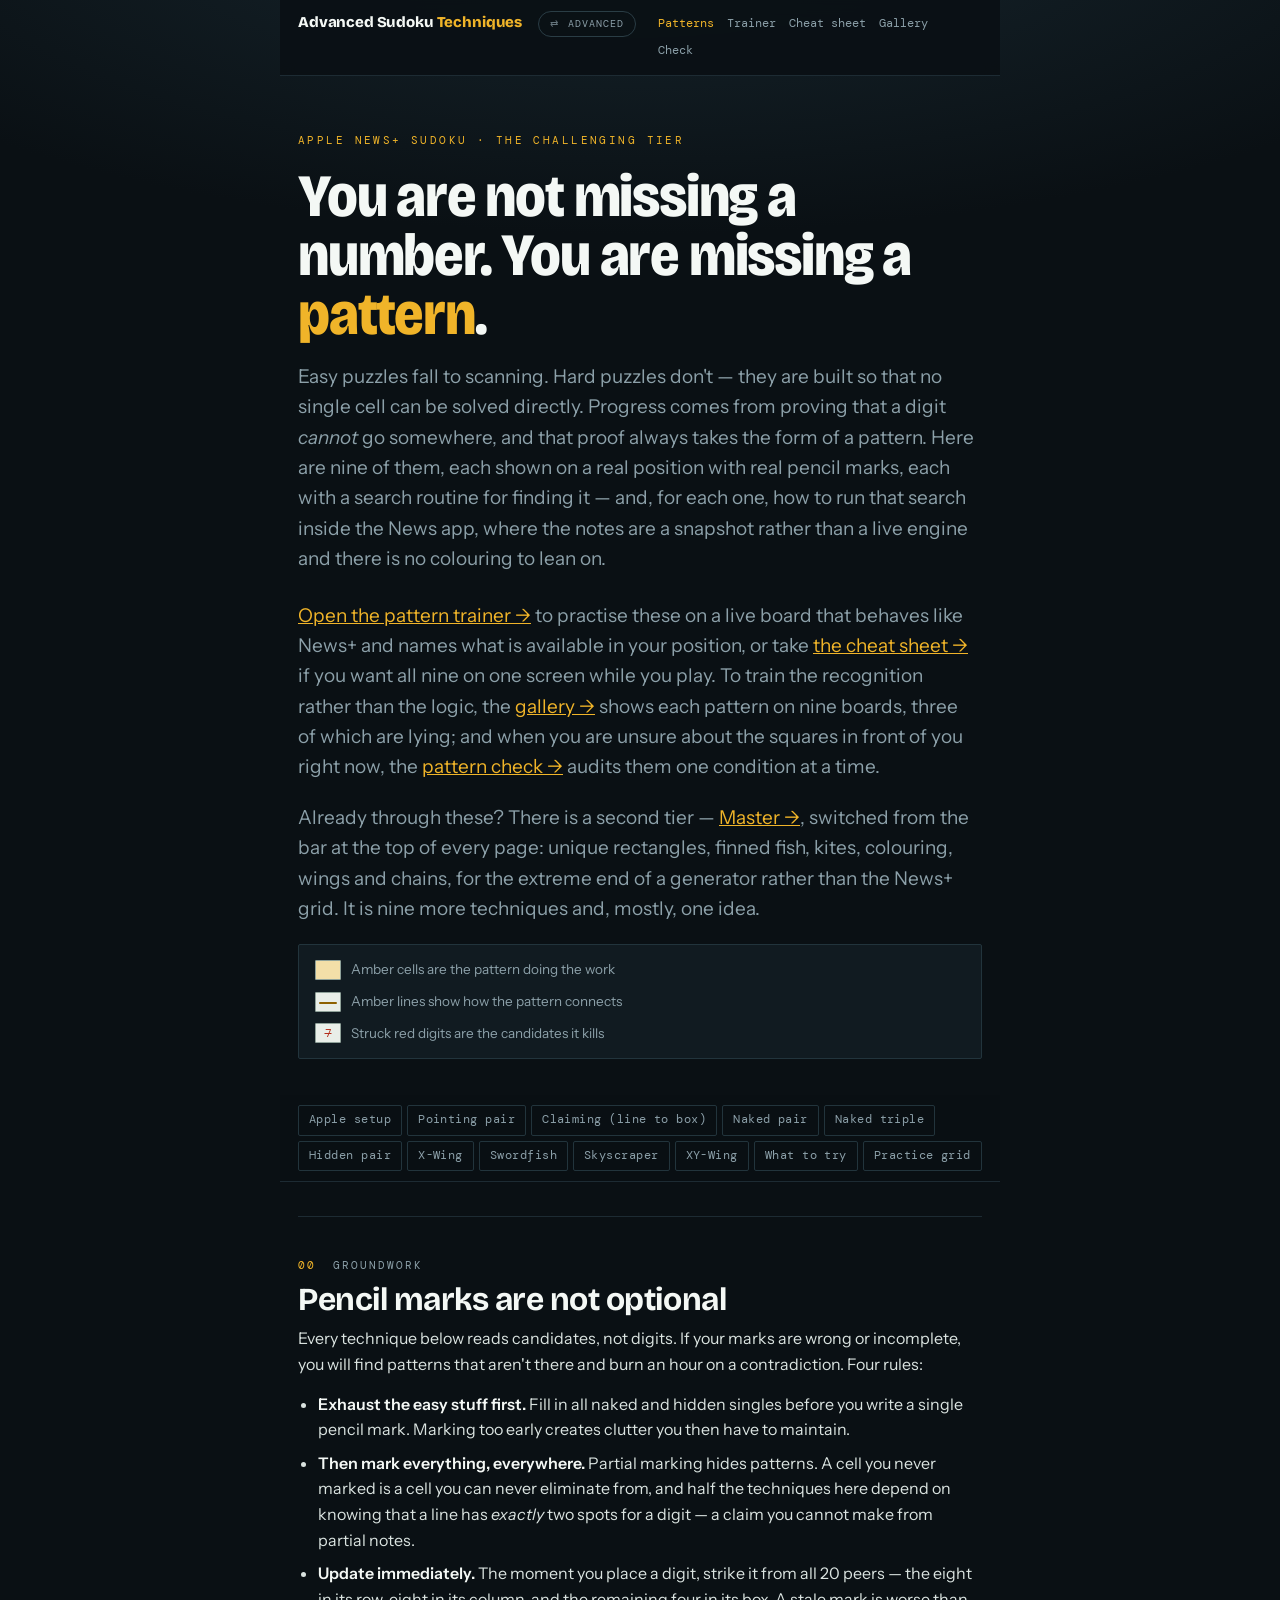
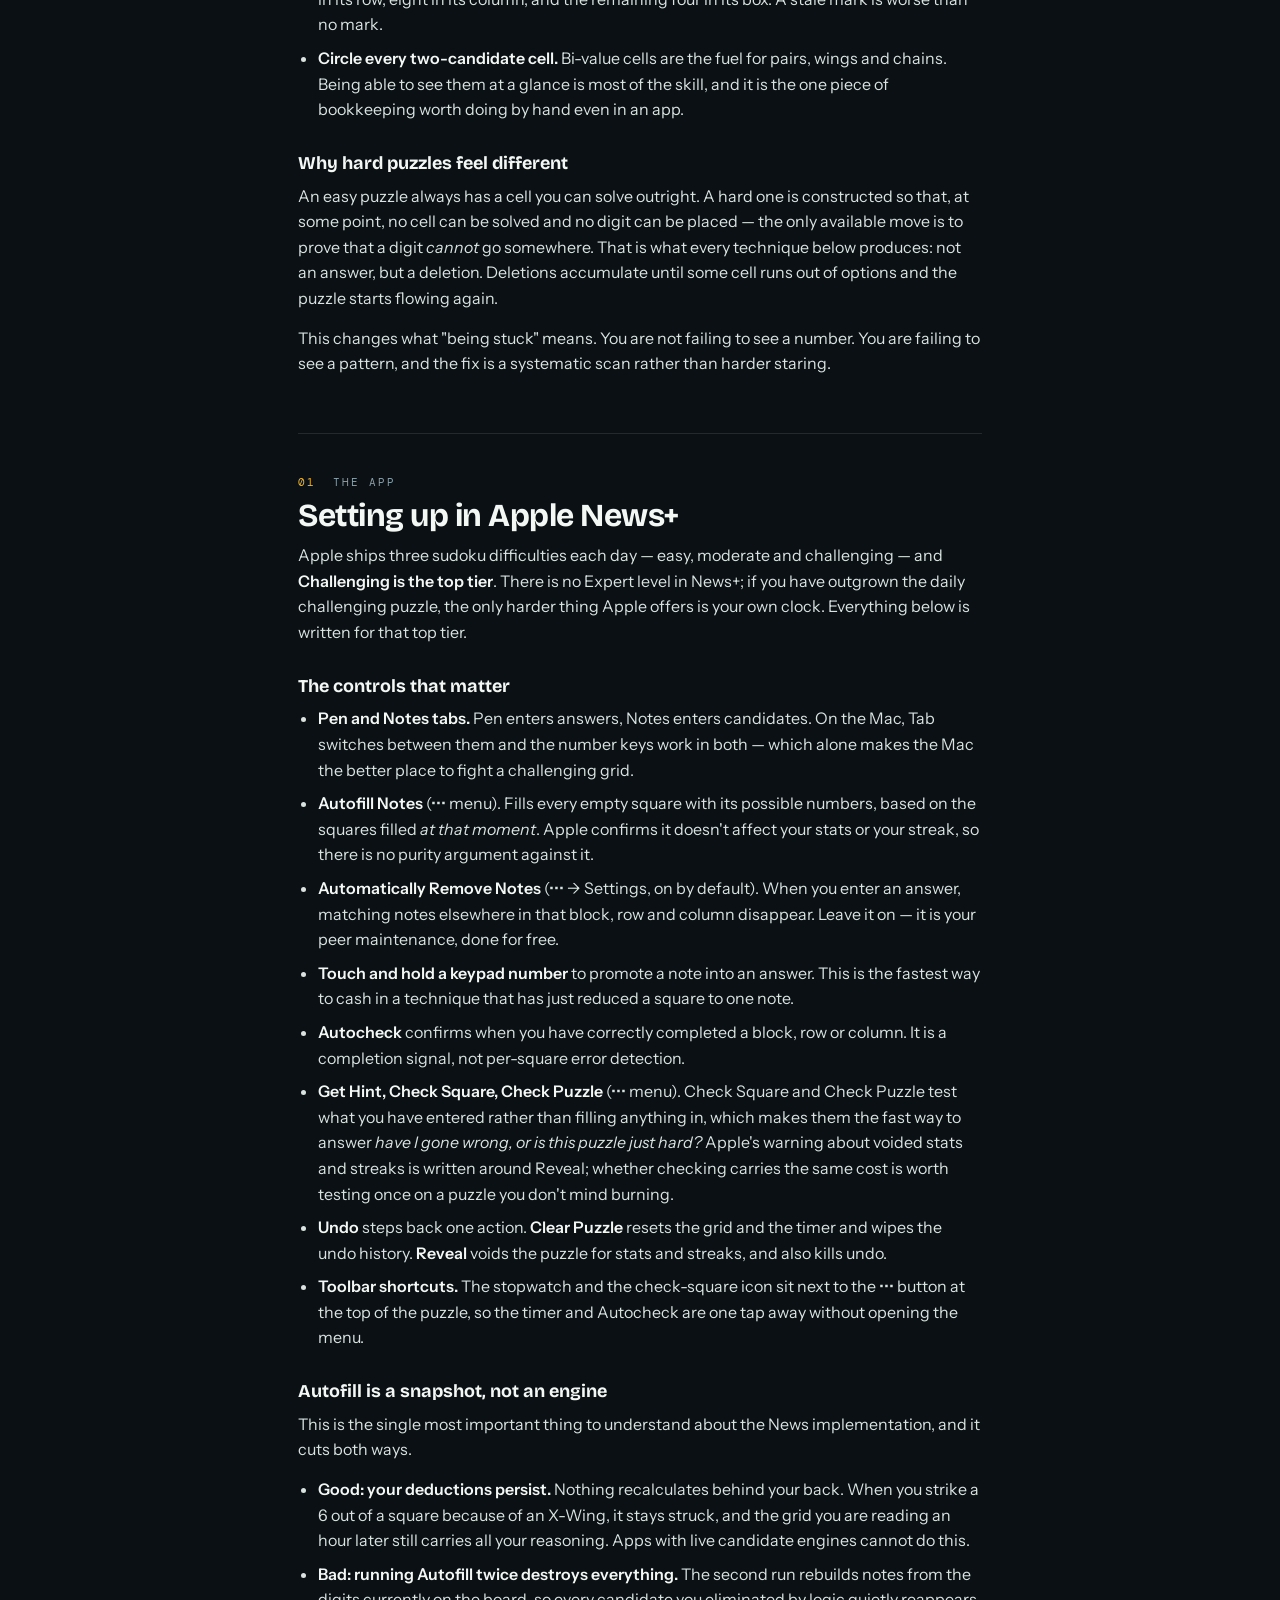
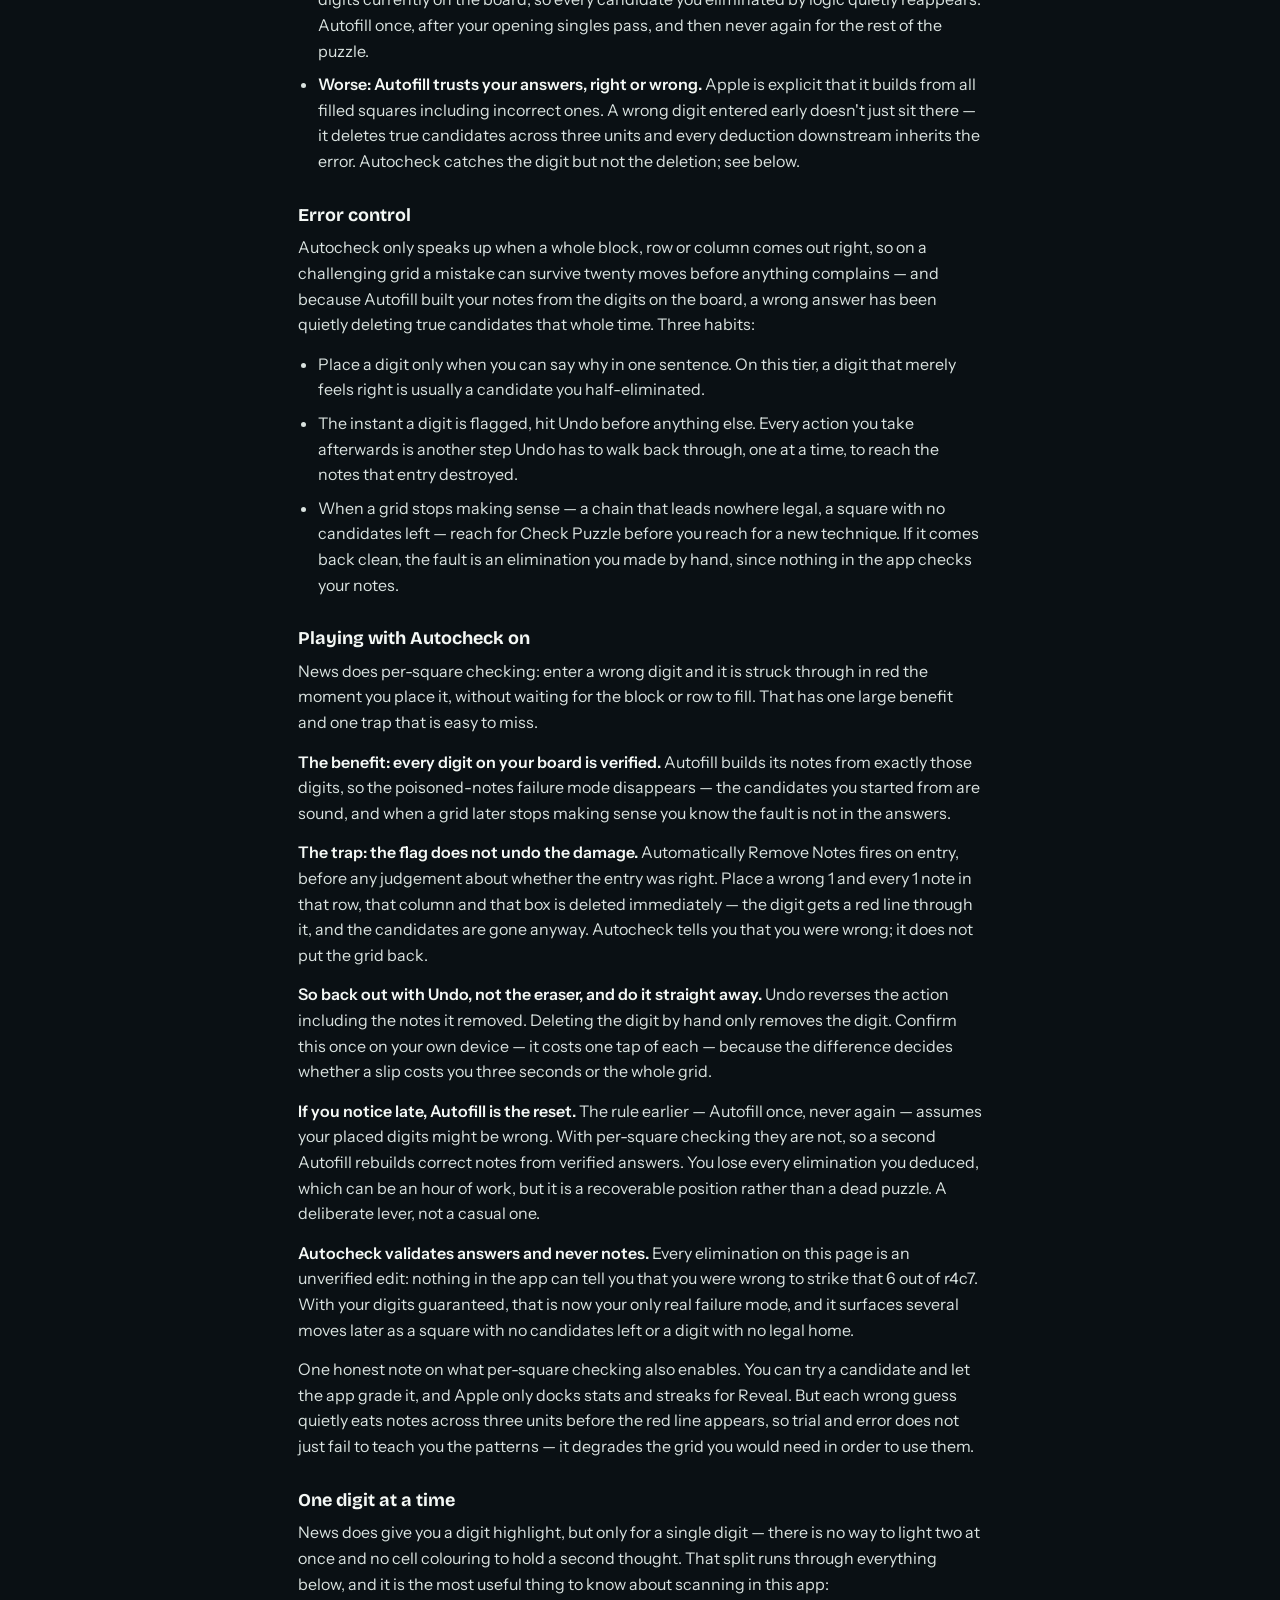
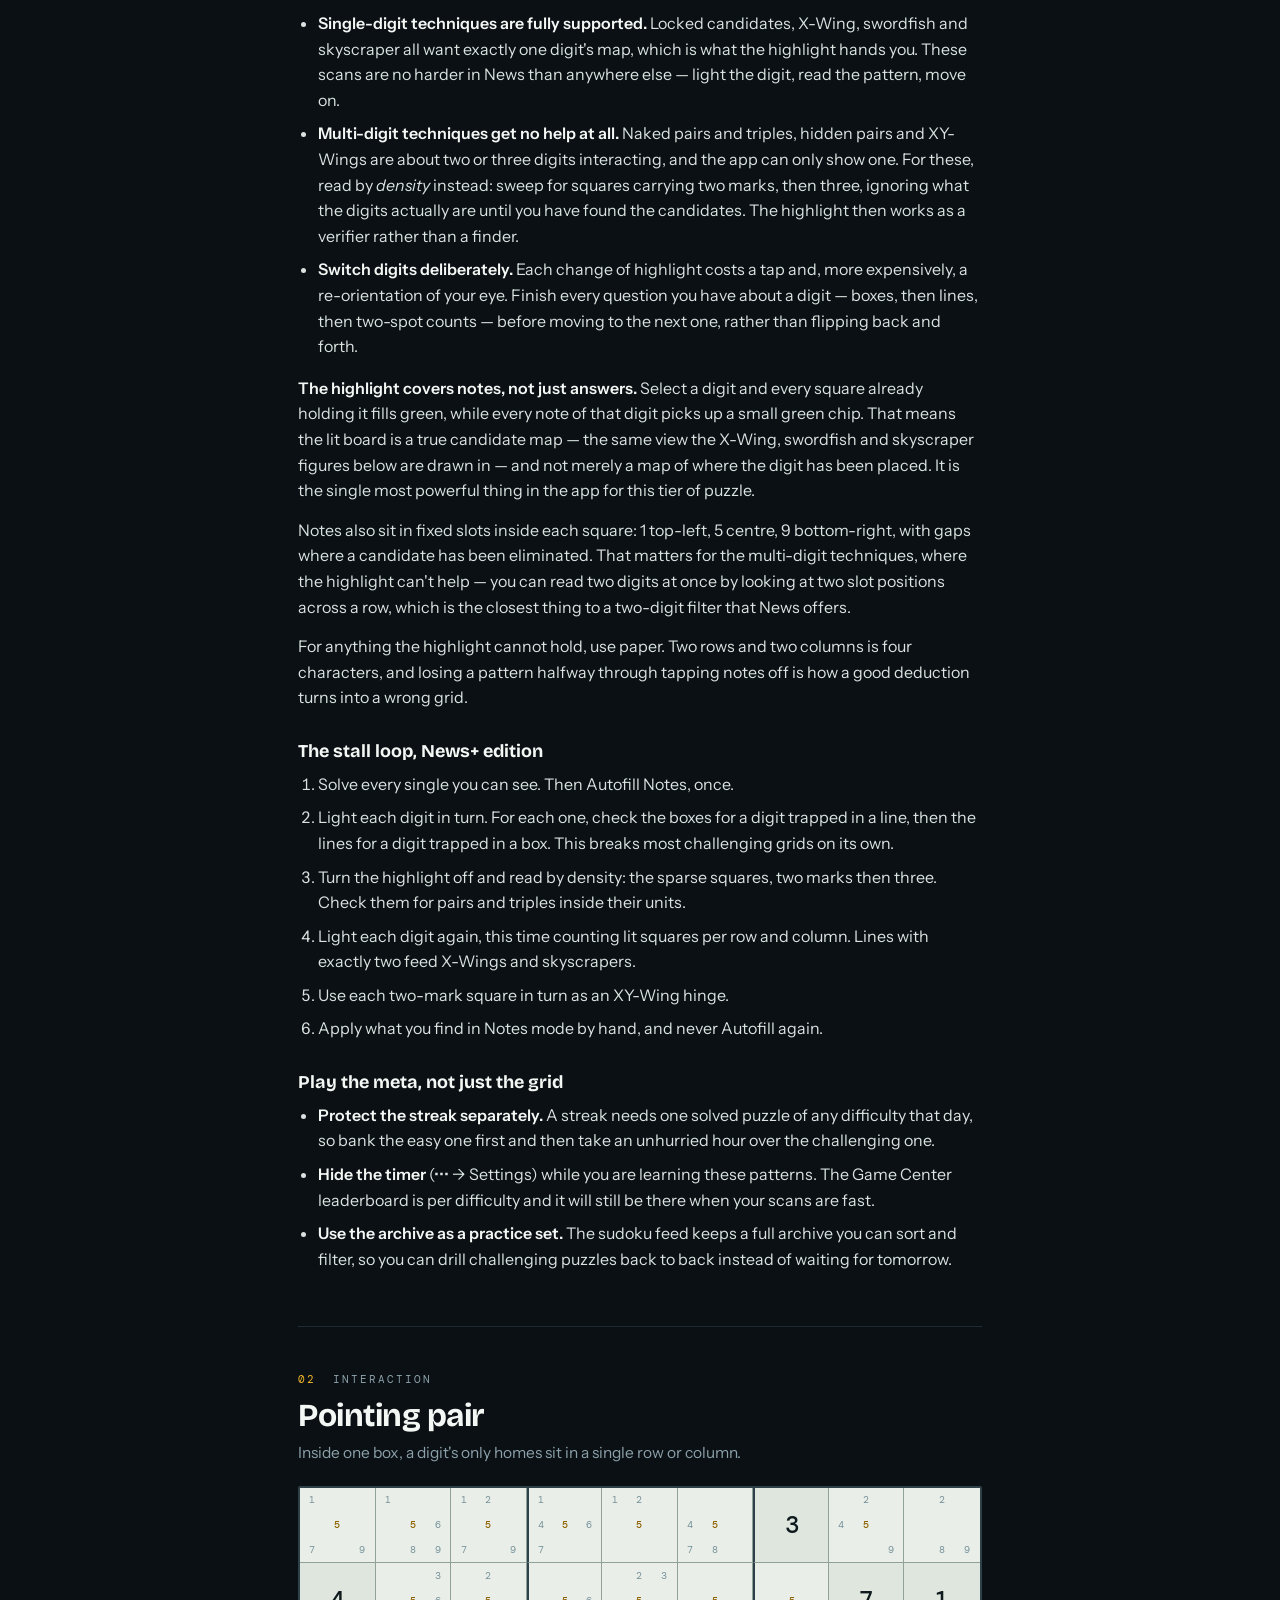
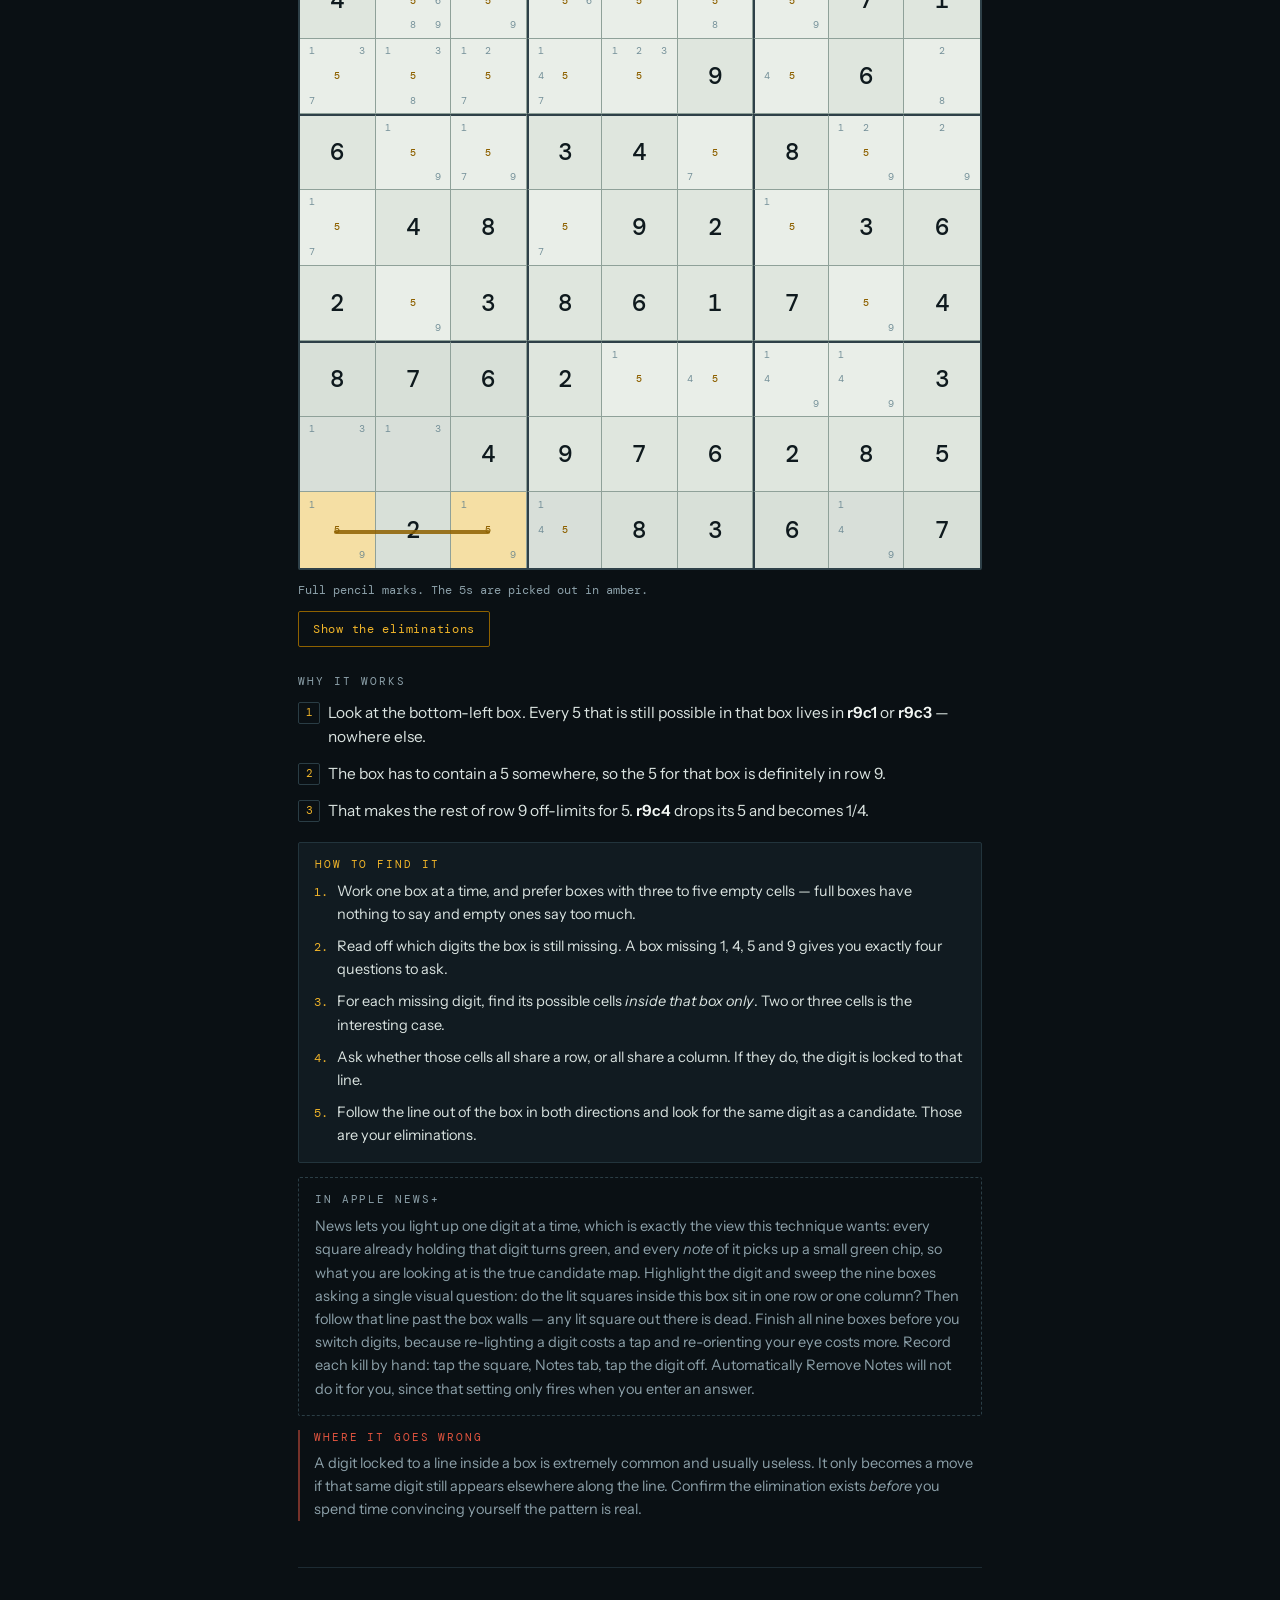
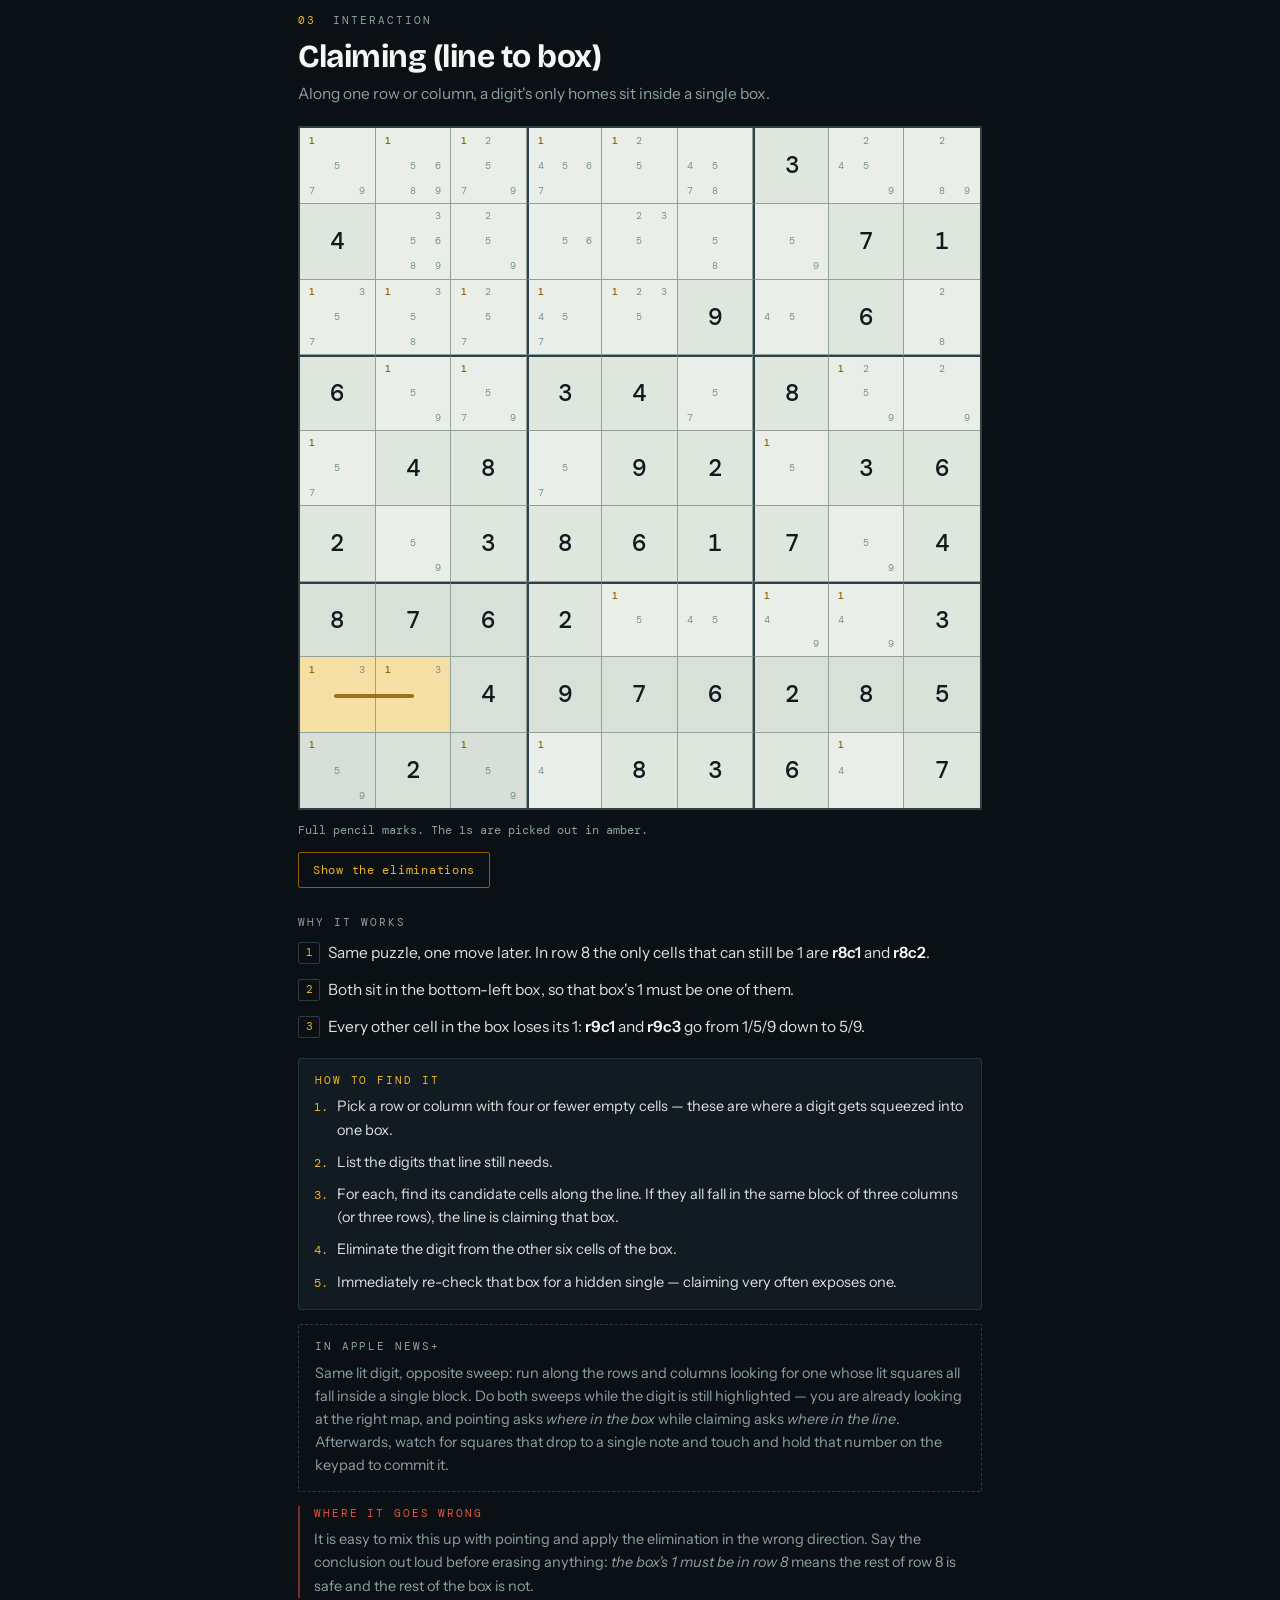
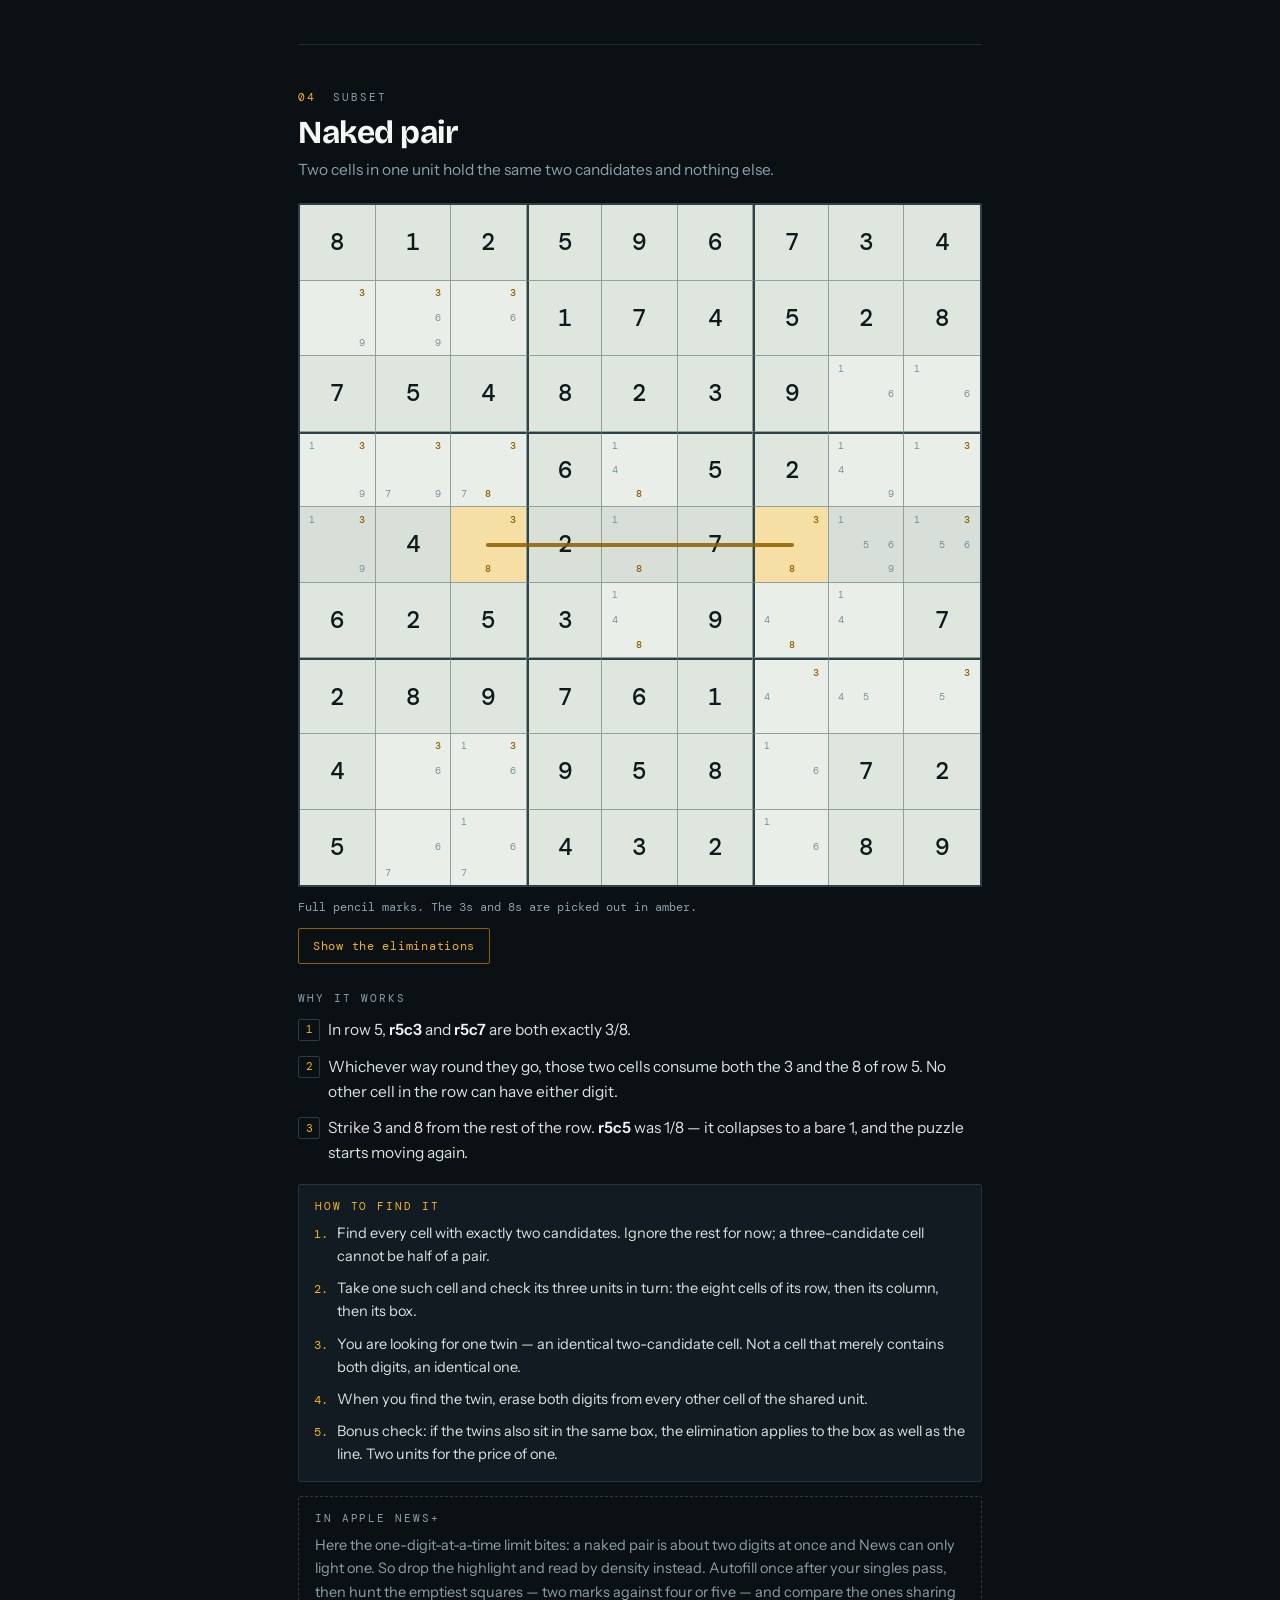
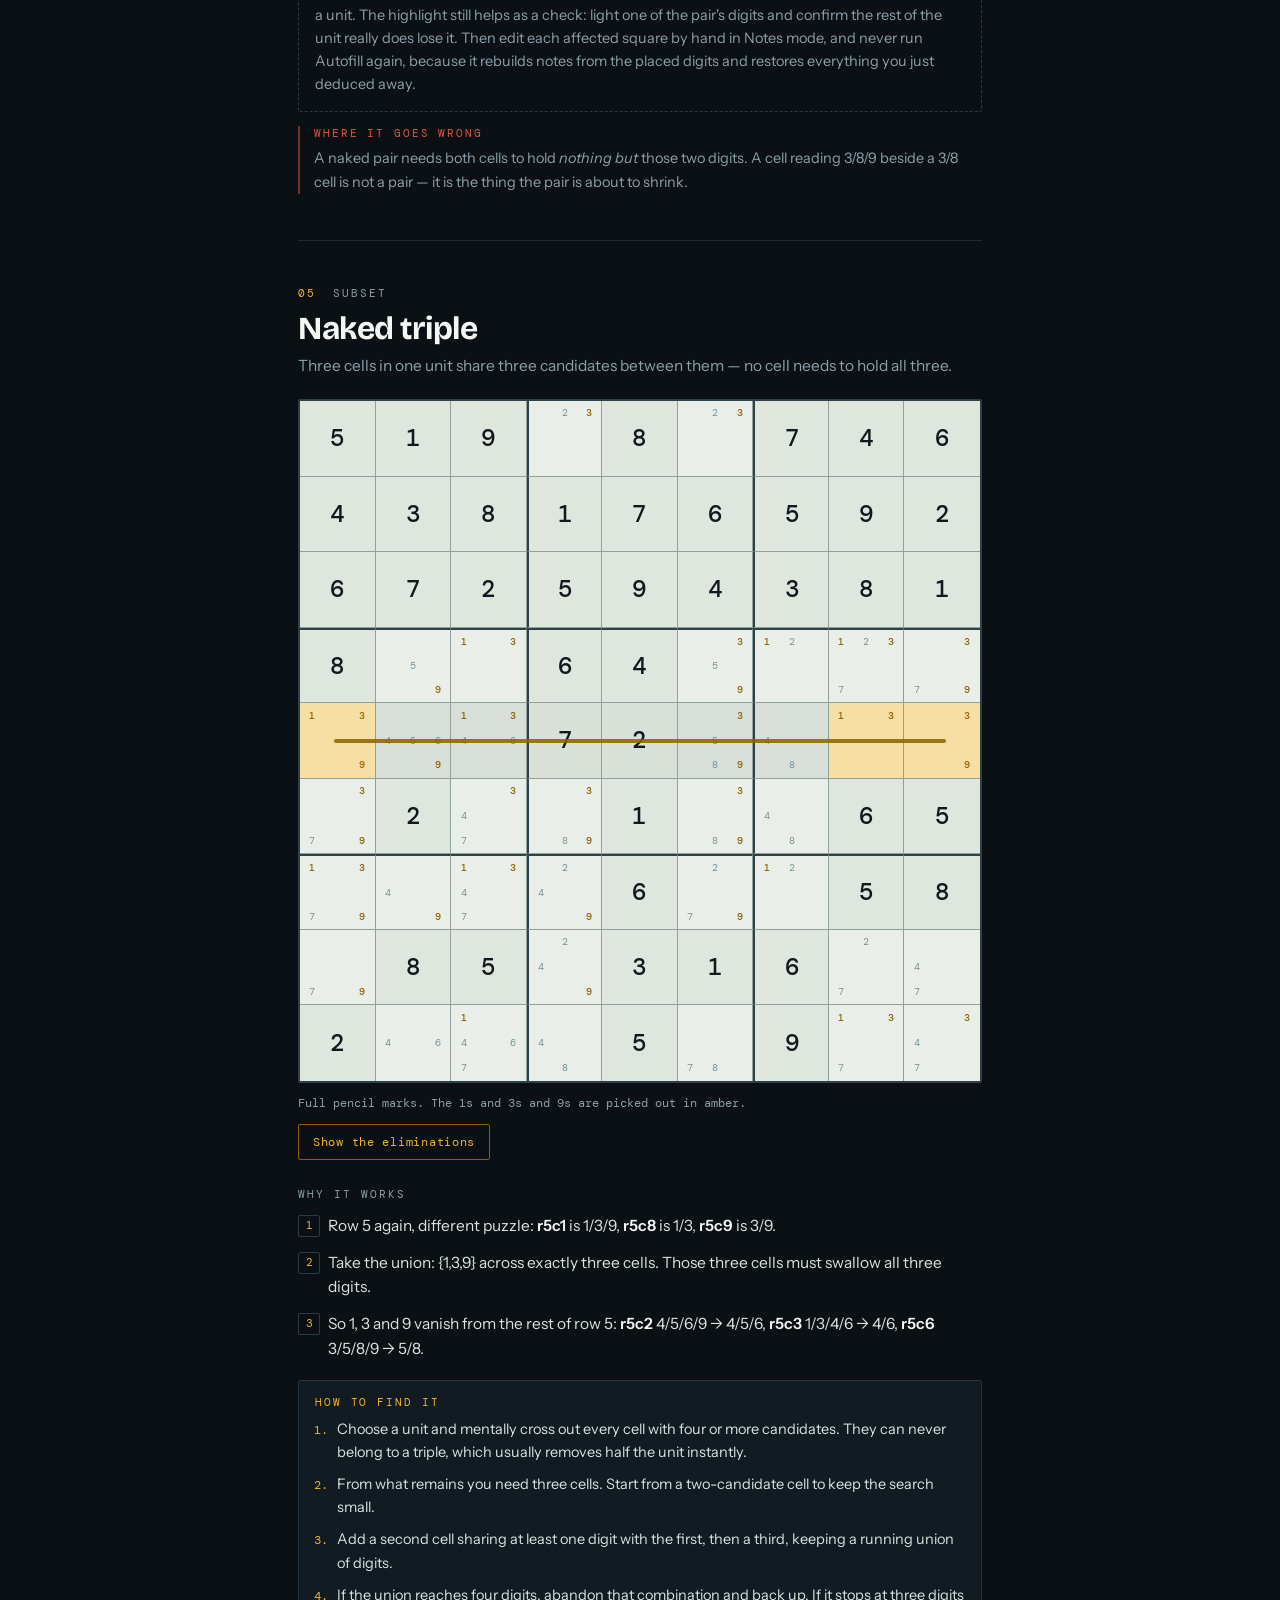
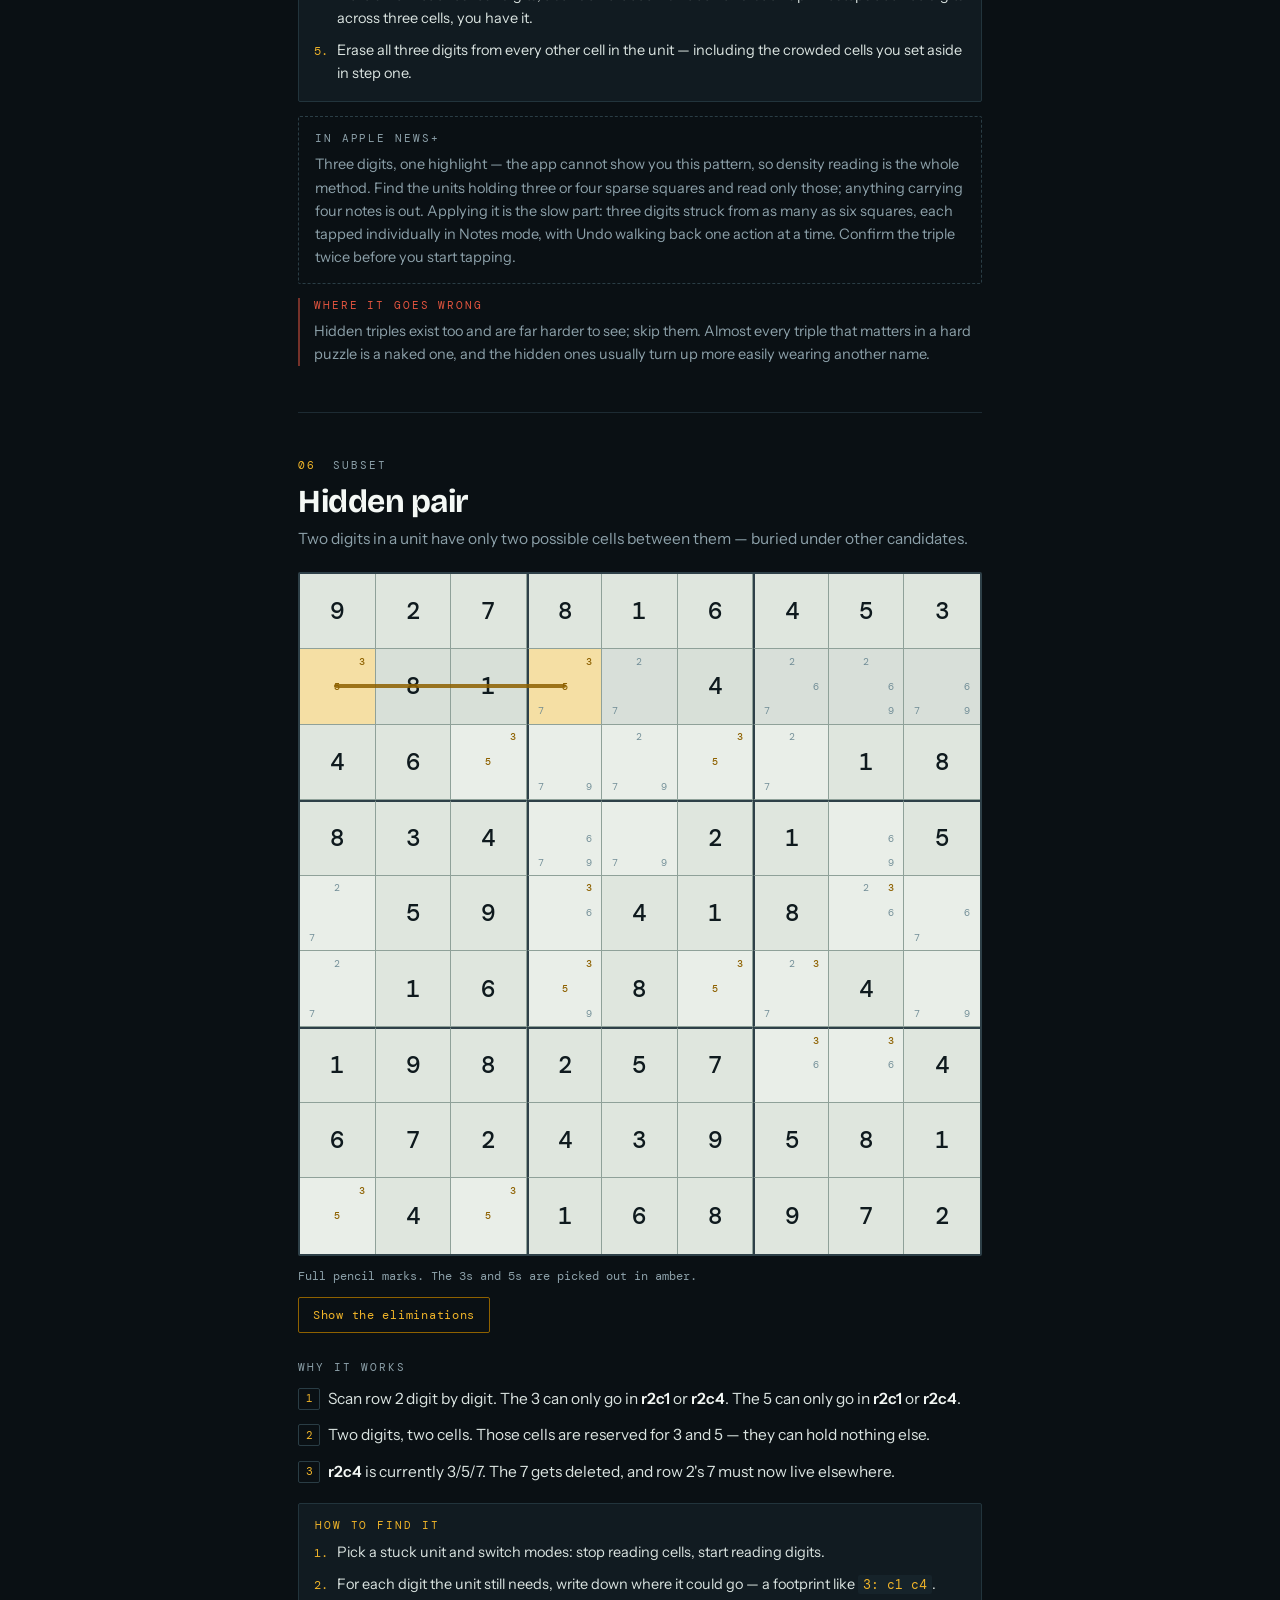
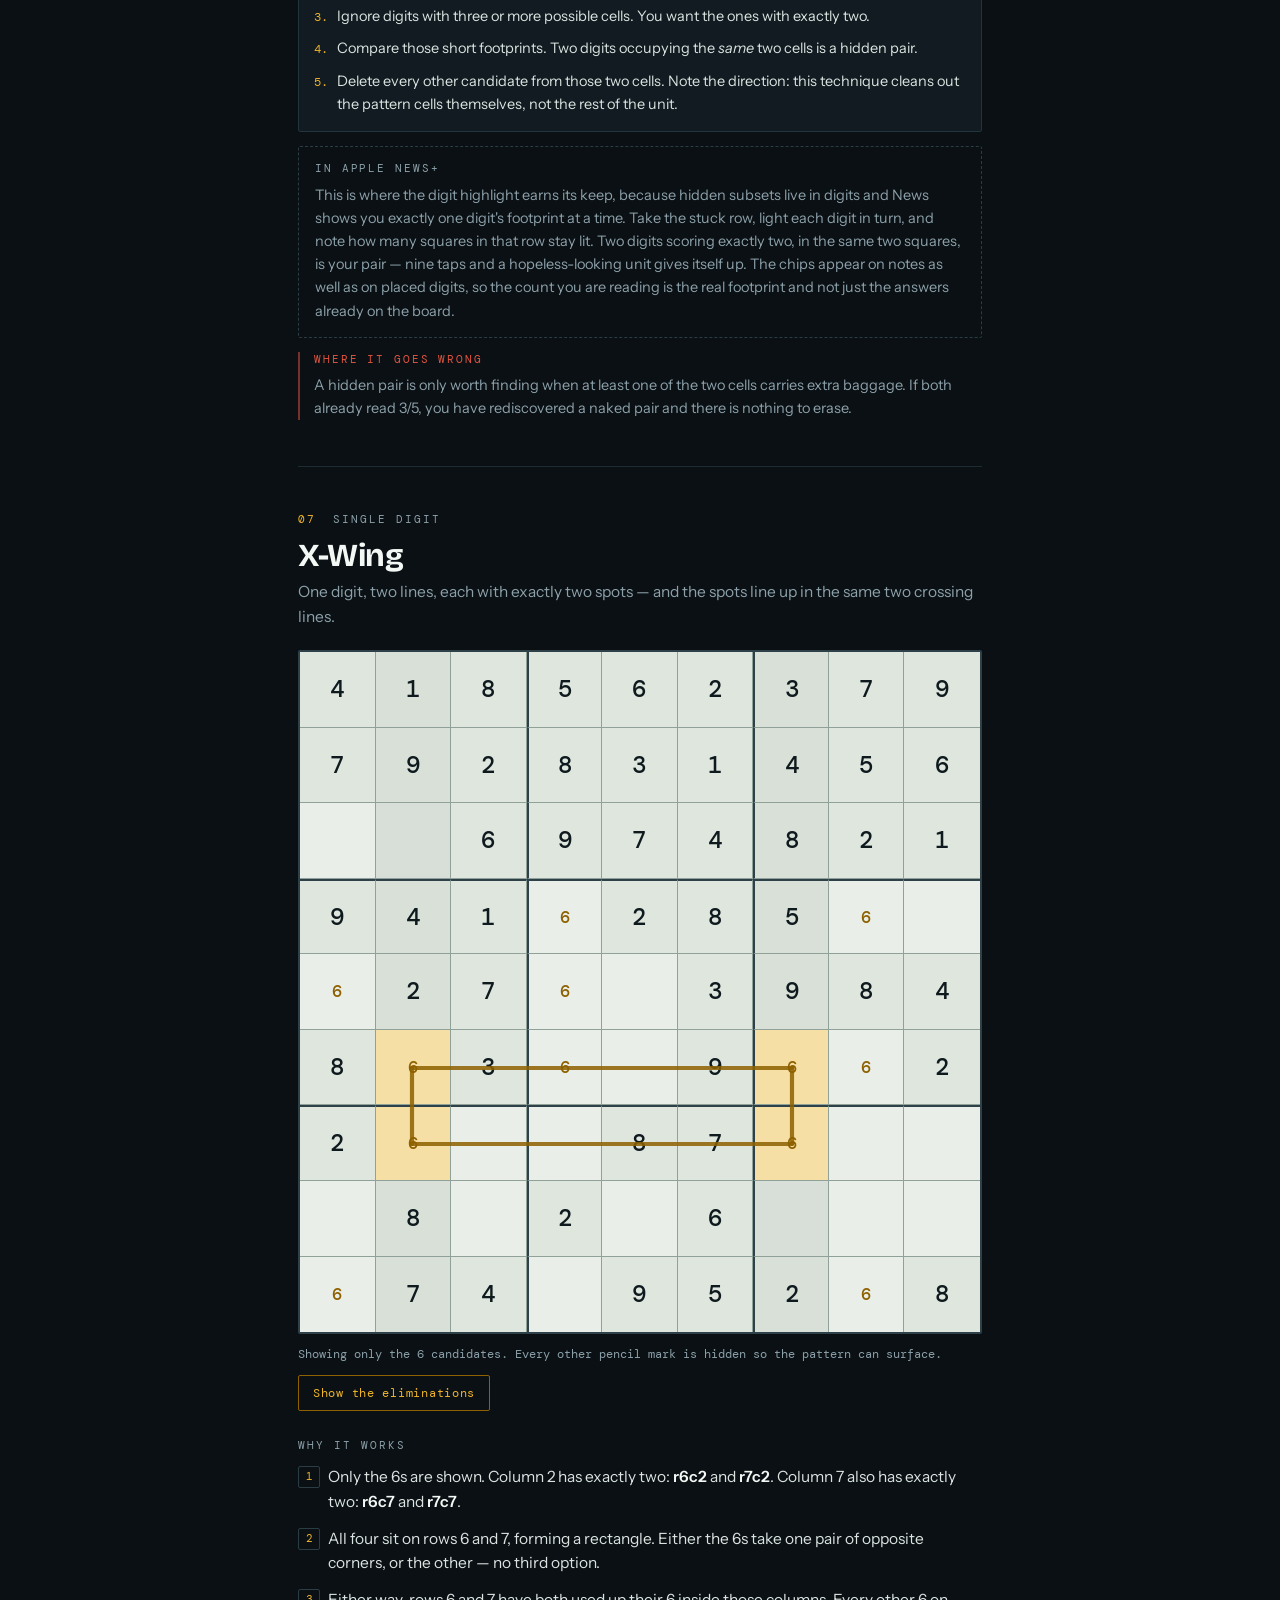
==== commit e0333473: "A second tier, and a switch in the bar to reach it The nine break the News+ challenging grid. Past t" ====
--- a/index.html
+++ b/index.html
@@ -18,17 +18,17 @@
 <meta name="apple-mobile-web-app-title" content="AST">
 <link rel="stylesheet" href="assets/css/site.css">
 </head>
-<body>
+<body data-page="patterns" data-tier="advanced">
 <div class="wrap">
 
 <div class="sitebar">
     <span class="mark"><span class="mark-long">Advanced Sudoku <em>Techniques</em></span><span class="mark-short">AST</span></span>
     <nav>
-      <a href="index.html" aria-current="page">Patterns</a>
-      <a href="trainer.html">Trainer</a>
-      <a href="cheatsheet.html">Cheat sheet</a>
-      <a href="gallery.html">Gallery</a>
-      <a href="check.html">Check</a>
+      <a data-page="patterns" aria-current="page" href="index.html">Patterns</a>
+      <a data-page="trainer" href="trainer.html">Trainer</a>
+      <a data-page="cheatsheet" href="cheatsheet.html">Cheat sheet</a>
+      <a data-page="gallery" href="gallery.html">Gallery</a>
+      <a data-page="check" href="check.html">Check</a>
     </nav>
   </div>
 
@@ -37,6 +37,7 @@
   <h1>You are not missing a number. You are missing a <em>pattern</em>.</h1>
   <p class="lede">Easy puzzles fall to scanning. Hard puzzles don't — they are built so that no single cell can be solved directly. Progress comes from proving that a digit <i>cannot</i> go somewhere, and that proof always takes the form of a pattern. Here are nine of them, each shown on a real position with real pencil marks, each with a search routine for finding it — and, for each one, how to run that search inside the News app, where the notes are a snapshot rather than a live engine and there is no colouring to lean on.</p>
   <p class="lede" style="margin-bottom:20px"><a href="trainer.html" style="color:var(--amber)">Open the pattern trainer &rarr;</a> to practise these on a live board that behaves like News+ and names what is available in your position, or take <a href="cheatsheet.html" style="color:var(--amber)">the cheat sheet &rarr;</a> if you want all nine on one screen while you play. To train the recognition rather than the logic, the <a href="gallery.html" style="color:var(--amber)">gallery &rarr;</a> shows each pattern on nine boards, three of which are lying; and when you are unsure about the squares in front of you right now, the <a href="check.html" style="color:var(--amber)">pattern check &rarr;</a> audits them one condition at a time.</p>
+  <p class="lede" style="margin-bottom:20px">Already through these? There is a second tier &mdash; <a href="master.html" style="color:var(--amber)">Master &rarr;</a>, switched from the bar at the top of every page: unique rectangles, finned fish, kites, colouring, wings and chains, for the extreme end of a generator rather than the News+ grid. It is nine more techniques and, mostly, one idea.</p>
   <div class="legend">
     <p><span class="swatch b"></span> Amber cells are the pattern doing the work</p>
     <p><span class="swatch l"></span> Amber lines show how the pattern connects</p>
@@ -391,6 +392,7 @@
   });
 });
 </script>
+<script src="assets/js/tier.js"></script>
 <script src="assets/js/pwa.js" defer></script>
 </body>
 </html>
--- a/assets/css/site.css
+++ b/assets/css/site.css
@@ -262,14 +262,8 @@
 .sitebar nav{position:static;margin:0;padding:0;background:none;border:none;backdrop-filter:none;overflow:visible;display:flex;gap:4px;margin-left:auto}
 .sitebar nav a{border:none;padding:4px 8px;font-size:12px}
 .sitebar nav a[aria-current="page"]{color:var(--amber)}
-/* Five destinations, and a phone. The wordmark has already contracted to AST
-   by here; this is the rest of what a 360px bar needs to keep the row from
-   wrapping, which on a sticky bar costs the board 24px on every screen. */
-@media (max-width:430px){
-  .sitebar{gap:8px;padding:10px 12px}
-  .sitebar nav{gap:1px}
-  .sitebar nav a{padding:4px 5px;font-size:11px;letter-spacing:0}
-}
+/* How the bar copes with five destinations is a container question, not a
+   viewport one — see the tier switch block below, which owns both steps. */
 
 /* ============================================================
    Trainer
@@ -1117,6 +1111,128 @@
 .condkey li{font-size:12.5px}
 
 /* ============================================================
+   Master lessons (generated by tools/master_build.py)
+
+   The Advanced lesson page draws full-size 700px grids, because it is teaching
+   someone to read pencil marks at all. This one is for a reader who can
+   already read them, so its figures are the gallery's miniatures at the same
+   size, sitting beside the argument rather than above it: on this tier the
+   sentence that matters is the proof, not the picture.
+   ============================================================ */
+.mblock{--gcell:24px;--gfont:9.5px}
+/* The master crib's cards carry the same generated miniature as the lessons,
+   at the size the card column allows. */
+.mcard{--gcell:20px;--gfont:8.5px}
+/* Two columns rather than three. These cards carry a `Because` the Advanced
+   ones do not, and three narrow columns of an argument is a column of two-word
+   lines. */
+body[data-tier="master"] .cards{grid-template-columns:repeat(auto-fill,minmax(520px,1fr))}
+.mcard .figcap{font-family:var(--sans);font-size:11.5px;line-height:1.4;max-width:calc(9 * var(--gcell));text-align:left}
+.mcard .figcap b{color:#F4F8F5}
+.mcard .kv dd{margin-bottom:8px}
+.mwhat{font-size:17px;color:var(--text);margin:0 0 16px;max-width:60ch}
+.mrow{display:grid;grid-template-columns:max-content minmax(0,1fr);gap:16px 26px;align-items:start}
+.mfig{margin:0}
+.mfig .figcap{
+  max-width:calc(9 * var(--gcell));text-align:left;margin:8px 0 0;
+  font-family:var(--sans);font-size:12px;line-height:1.45;color:var(--mist);
+}
+.mfig .figcap b{color:#F4F8F5;font-weight:500}
+.mbody{min-width:0}
+.mbody .kv{margin:14px 0 0}
+.mwhy{margin:0;font-size:15px;line-height:1.65;color:var(--text)}
+/* The argument as it runs on the position beside it — the same sentence the
+   coach reads out at level 5, from the same detector. */
+.mcase{
+  margin:12px 0 0;padding-left:11px;border-left:2px solid #2E4048;
+  font-size:13px;line-height:1.55;color:var(--mist);
+}
+.mcase span{
+  display:block;font-family:var(--mono);font-size:9.5px;letter-spacing:.16em;
+  text-transform:uppercase;color:var(--mist);opacity:.75;margin-bottom:4px;
+}
+.mcost{margin:12px 0 0;font-size:13px;color:var(--mist);font-style:italic}
+@media (max-width:720px){
+  .mrow{grid-template-columns:minmax(0,1fr)}
+  .mblock{--gcell:20px;--gfont:8.5px}
+  .mfig{margin-inline:auto}
+}
+@media (max-width:400px){.mblock{--gcell:17px;--gfont:7.5px}}
+
+/* ---------- the tier switch (assets/js/tier.js) ----------
+   Two tiers, one site. The control sits beside the nav rather than inside it
+   because it does not take you anywhere by itself: it changes what the same
+   five destinations contain. Built by JS, so with scripts off the bar is the
+   Advanced site and nothing here applies. */
+.tierswitch{
+  display:flex;align-items:center;gap:0;margin-left:auto;
+  border:1px solid #2A3D45;border-radius:999px;padding:2px;
+}
+.tierswitch button{
+  font-family:var(--mono);font-size:10px;letter-spacing:.1em;text-transform:uppercase;
+  background:none;border:none;border-radius:999px;color:var(--mist);
+  padding:4px 9px;cursor:pointer;line-height:1.2;white-space:nowrap;
+}
+.tierswitch button:hover{color:var(--text)}
+.tierswitch button:focus-visible{outline:2px solid var(--amber);outline-offset:2px}
+.tierswitch button[aria-pressed="true"]{background:var(--amber);color:#1A1205;font-weight:500}
+/* Master is not a harder-looking Advanced; it is a different promise, and the
+   violet is the one ink on the site that is not already saying something about
+   a pattern on a board. */
+.tierswitch button[data-tier="master"][aria-pressed="true"]{background:#C6A9F0;color:#241243}
+/* Which form the switch takes is a question about the BAR, not the window: the
+   lesson pages run in a 720px column and the crib in a 1240px one, so the same
+   viewport has room for the pair on one and not on the other. A container
+   query asks the only question that matters — is there space here — and the
+   compact form is the default, so a browser without container queries gets the
+   one that always fits. */
+.sitebar{container-type:inline-size}
+.tierswitch button[data-tier]{display:none}
+.tierflip{display:inline-block}
+.tierflip span{opacity:.7;margin-right:2px}
+@container (min-width:700px){
+  .tierswitch button[data-tier]{display:inline-block}
+  .tierflip{display:none}
+}
+/* The lesson pages run their bar in a 720px column, which is five
+   destinations, a wordmark and the switch in 684px. It fits at these sizes and
+   wraps at the defaults — and a wrapped sticky bar is 30px stolen from every
+   screen of every page. */
+@container (max-width:820px){
+  .sitebar{gap:10px}
+  .sitebar nav{gap:1px}
+  .sitebar nav a{padding:4px 6px;font-size:11.5px;letter-spacing:0}
+}
+/* A phone cannot hold a wordmark, a tier switch and five destinations on one
+   line at any size worth reading, and a wrapped sticky bar costs the board
+   28px on every screen of every puzzle. So the nav goes back to one scrolling
+   line, the way the technique nav does at this width — a swipe reaches the far
+   end, and the right edge fades so it is clear there is one. */
+@container (max-width:520px){
+  .sitebar{gap:8px;padding:10px 12px}
+  .sitebar nav{
+    flex:1 1 auto;min-width:0;flex-wrap:nowrap;overflow-x:auto;
+    scrollbar-width:none;
+    -webkit-mask-image:linear-gradient(to right,#000 calc(100% - 20px),transparent);
+    mask-image:linear-gradient(to right,#000 calc(100% - 20px),transparent);
+  }
+  .sitebar nav::-webkit-scrollbar{display:none}
+  .sitebar nav a{padding:4px 5px;font-size:11px}
+  .tierflip{padding:4px 7px;font-size:9.5px}
+}
+/* The site bar in Master, so you can tell at a glance which set of detectors
+   is reading your board. One hairline, not a repaint: the board below it is
+   the same board. */
+body[data-tier="master"] .sitebar{border-bottom-color:#4A3A6B}
+body[data-tier="master"] .sitebar .mark em{color:#C6A9F0}
+
+/* A master finding in the coach, and the drill chips for one. Same shape as
+   .adv, other end of the spectrum. */
+.chip.mst{border-color:#3D2F5C;color:#C6A9F0}
+.chip.mst:hover{border-color:#C6A9F0;color:#DCC8FA}
+.chip.mst[aria-pressed="true"]{background:#C6A9F0;color:#241243;border-color:#C6A9F0;font-weight:500}
+
+/* ============================================================
    Gallery (generated by tools/gallery.py)
 
    Nine figures per technique, six of them the real thing, all of them cold
@@ -1147,8 +1263,8 @@
    lies to you — so it stays beside the nine rather than scrolling away above
    them. */
 .galsec{
-  display:grid;grid-template-columns:minmax(240px,290px) minmax(0,1fr);
-  gap:18px 30px;align-items:start;
+  display:grid;grid-template-columns:minmax(240px,290px) max-content;
+  gap:18px 30px;align-items:start;justify-content:center;
   padding:26px 0 30px;border-top:1px solid #1D2B33;
   scroll-margin-top:calc(var(--bar) + var(--nav) + 8px);
 }
@@ -1158,7 +1274,12 @@
 .galsec .what{font-size:13.5px;color:var(--mist);margin:0 0 12px}
 .galsec .guard{margin-bottom:14px}
 .galall{margin-top:2px}
-.spots{display:grid;grid-template-columns:repeat(3,max-content);gap:18px 16px;justify-content:start}
+/* max-content on the figures column above, and centred here, so the pair of
+   them is one centred block rather than a left-hugging one with 240px of dead
+   page beside it. The nine are a fixed pixel width -- nine cells of --gcell,
+   three across -- so the track can be sized to them exactly and the slack
+   split evenly either side of the whole section. */
+.spots{display:grid;grid-template-columns:repeat(3,max-content);gap:18px 16px;justify-content:center}
 .spot{margin:0;display:flex;flex-direction:column;gap:6px}
 /* The whole figure is the control. A row of nine small `Show` buttons under
    nine grids reads as chrome, and the thing you want to press is the picture
@@ -1169,8 +1290,8 @@
 }
 .spotbtn:hover{border-color:#2A3D45}
 .spotbtn:focus-visible{outline:2px solid var(--amber);outline-offset:2px}
-.gal .mini{grid-template-columns:repeat(9,var(--gcell));grid-template-rows:repeat(9,var(--gcell))}
-.gal .mini i{font-size:var(--gfont)}
+.gal .mini,.mfig .mini,.mcard .mini{grid-template-columns:repeat(9,var(--gcell));grid-template-rows:repeat(9,var(--gcell))}
+.gal .mini i,.mfig .mini i,.mcard .mini i{font-size:var(--gfont)}
 /* A placed digit, which is part of the position rather than part of the
    answer — so it keeps its ink in both states. */
 .mini i.p{background:#DFE6DE;color:var(--given);font-weight:600}
@@ -1207,6 +1328,11 @@
 .spot[data-state="hidden"] .mini i.tint{background:none}
 .spot[data-state="hidden"] .mini s{text-decoration:none;color:var(--pencil)}
 .spot[data-state="hidden"] .geo3{display:none}
+/* The one section of the master gallery with no figures: BUG+1, which is a
+   claim about every square at once and has nothing to recognise. */
+.galnone{display:block;max-width:60ch;color:var(--mist);font-size:13.5px;line-height:1.6}
+.galnone p{margin:0}
+.galnone a{color:var(--amber);text-decoration:none;border-bottom:1px solid rgba(240,180,41,.35)}
 
 @media (max-width:1000px){
   .galsec{grid-template-columns:minmax(0,1fr)}
@@ -1222,7 +1348,11 @@
 }
 @media (max-width:400px){
   .gal{padding:0 10px 70px;--gcell:16px;--gfont:7px}
-  .gal .sitebar{margin:0 -10px}
+  /* Both bars are pulled out to the shell's edge by a negative margin sized to
+     the shell's padding, so when that padding shrinks they have to shrink with
+     it — otherwise the page is 8px wider than the phone. */
+  .gal .sitebar,.gal nav[aria-label="Techniques"]{margin-inline:-10px}
+  .gal nav[aria-label="Techniques"]{padding-inline:10px}
 }
 
 /* ---------------------------------------------------------------------------
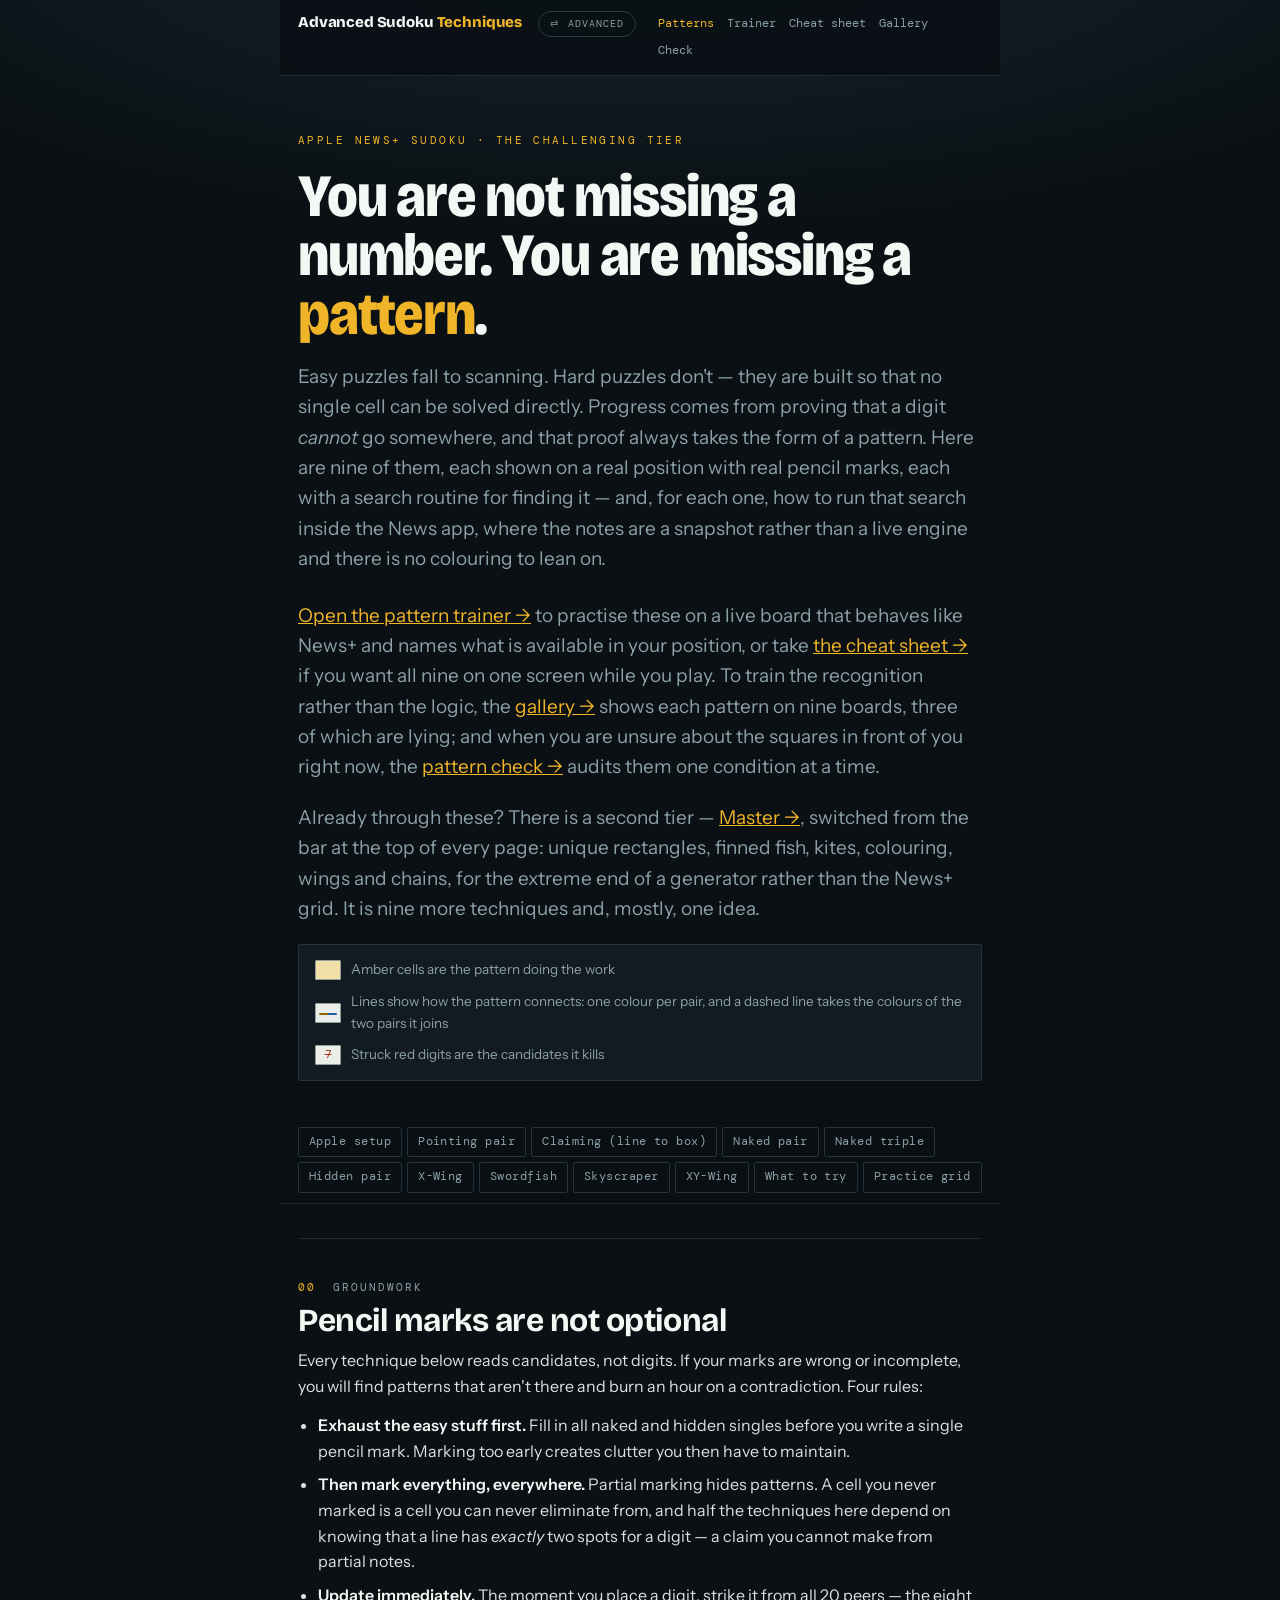
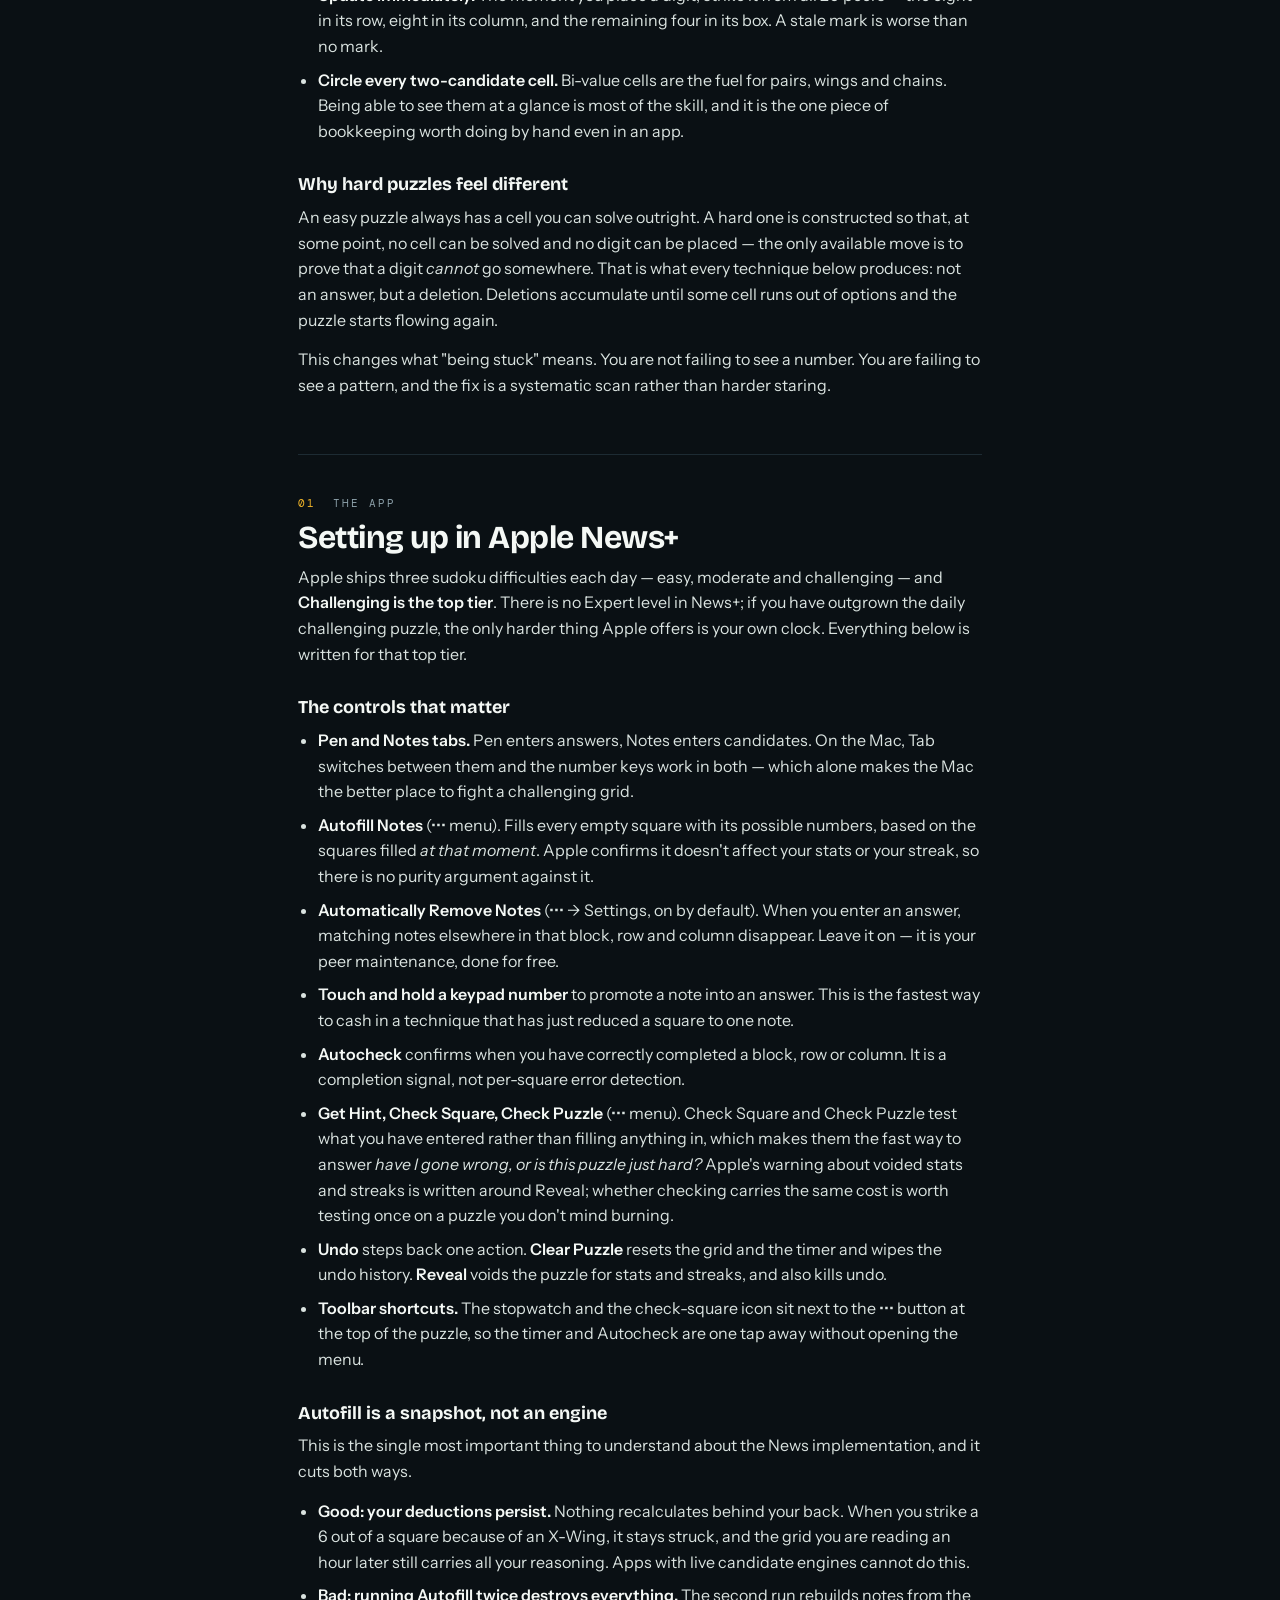
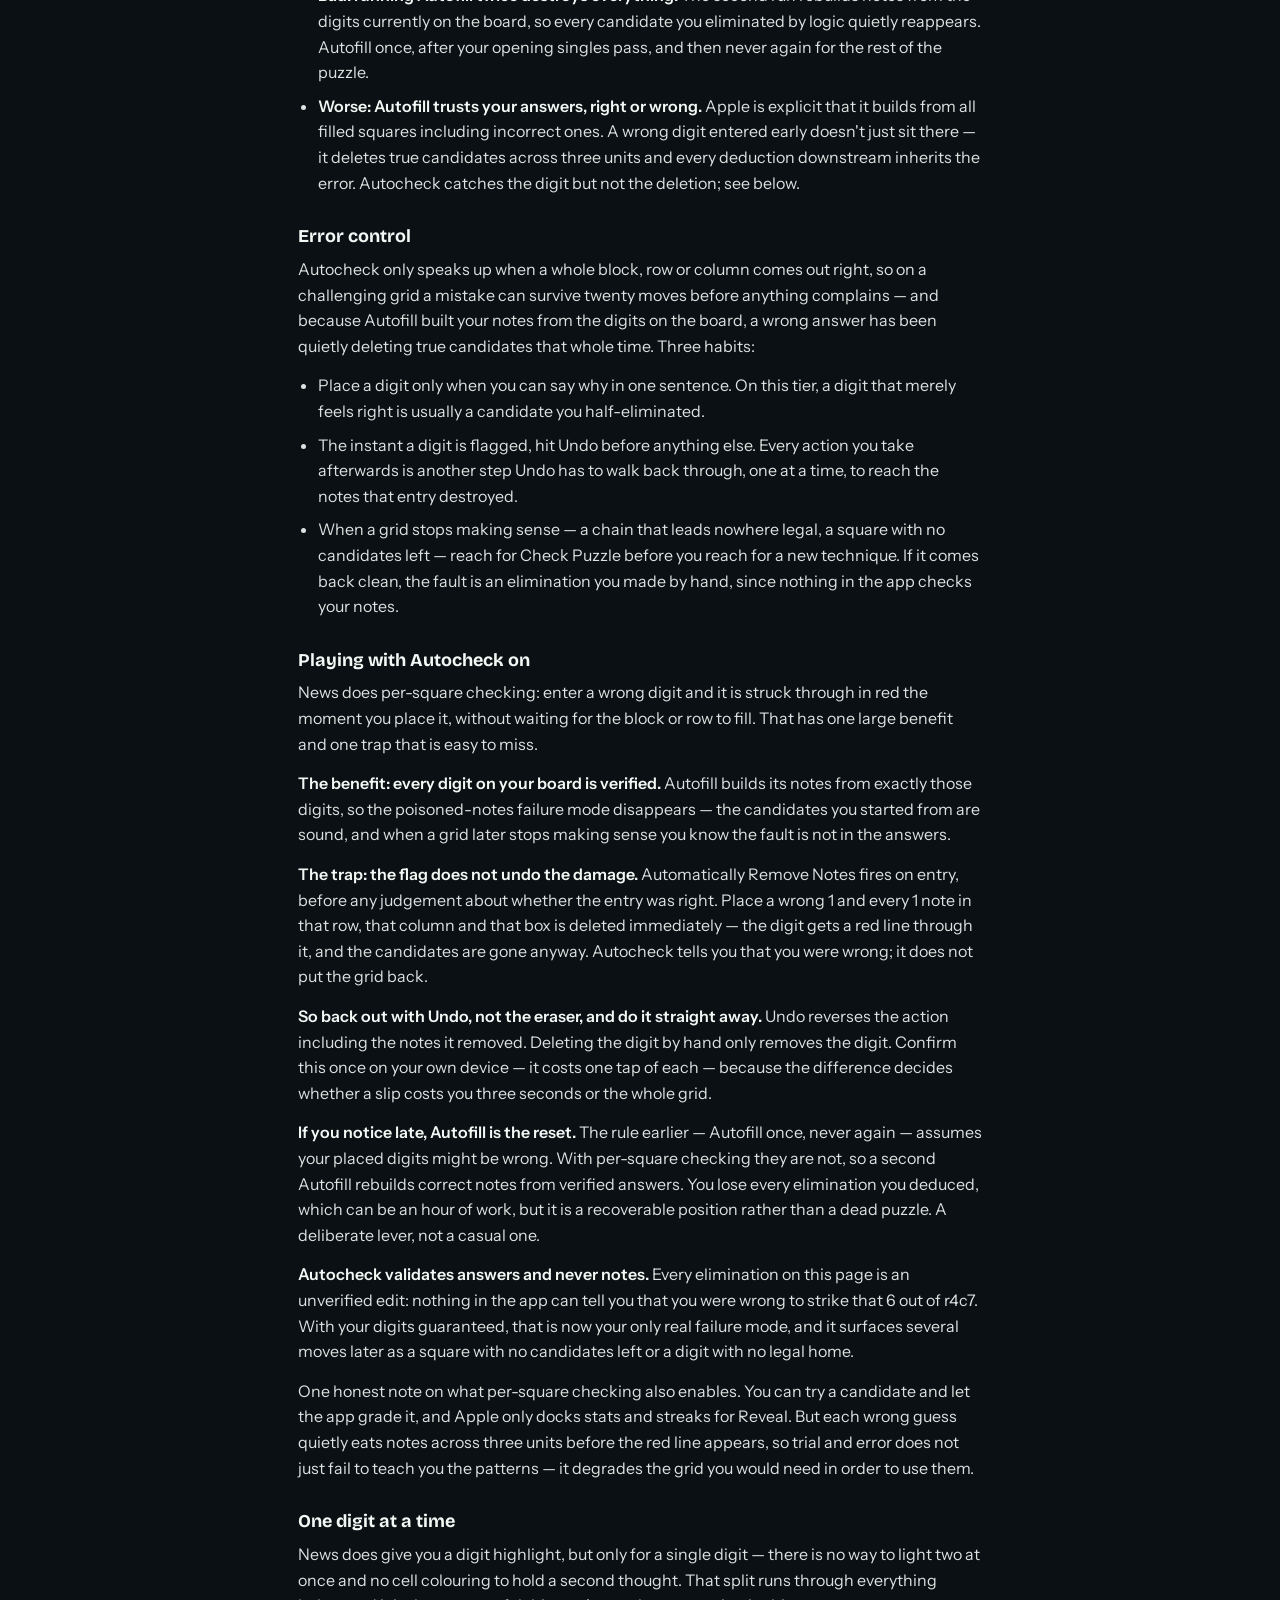
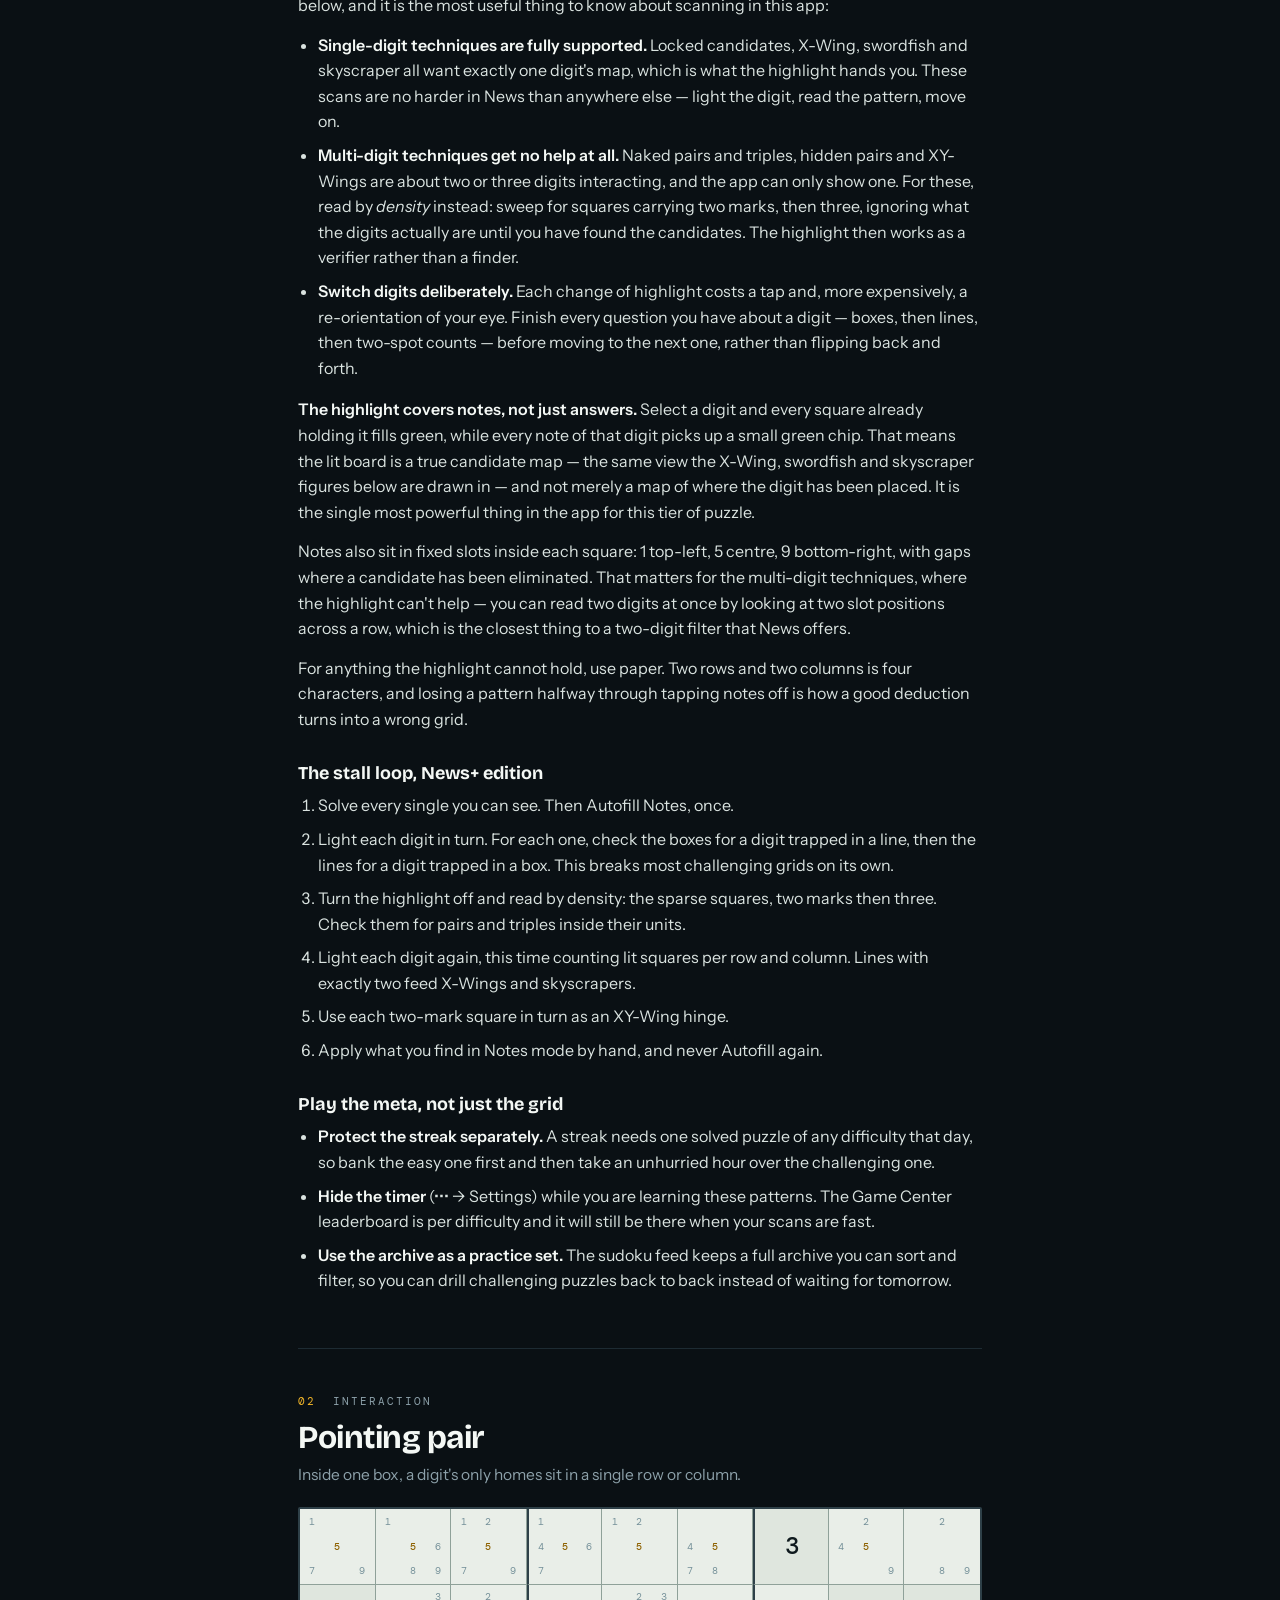
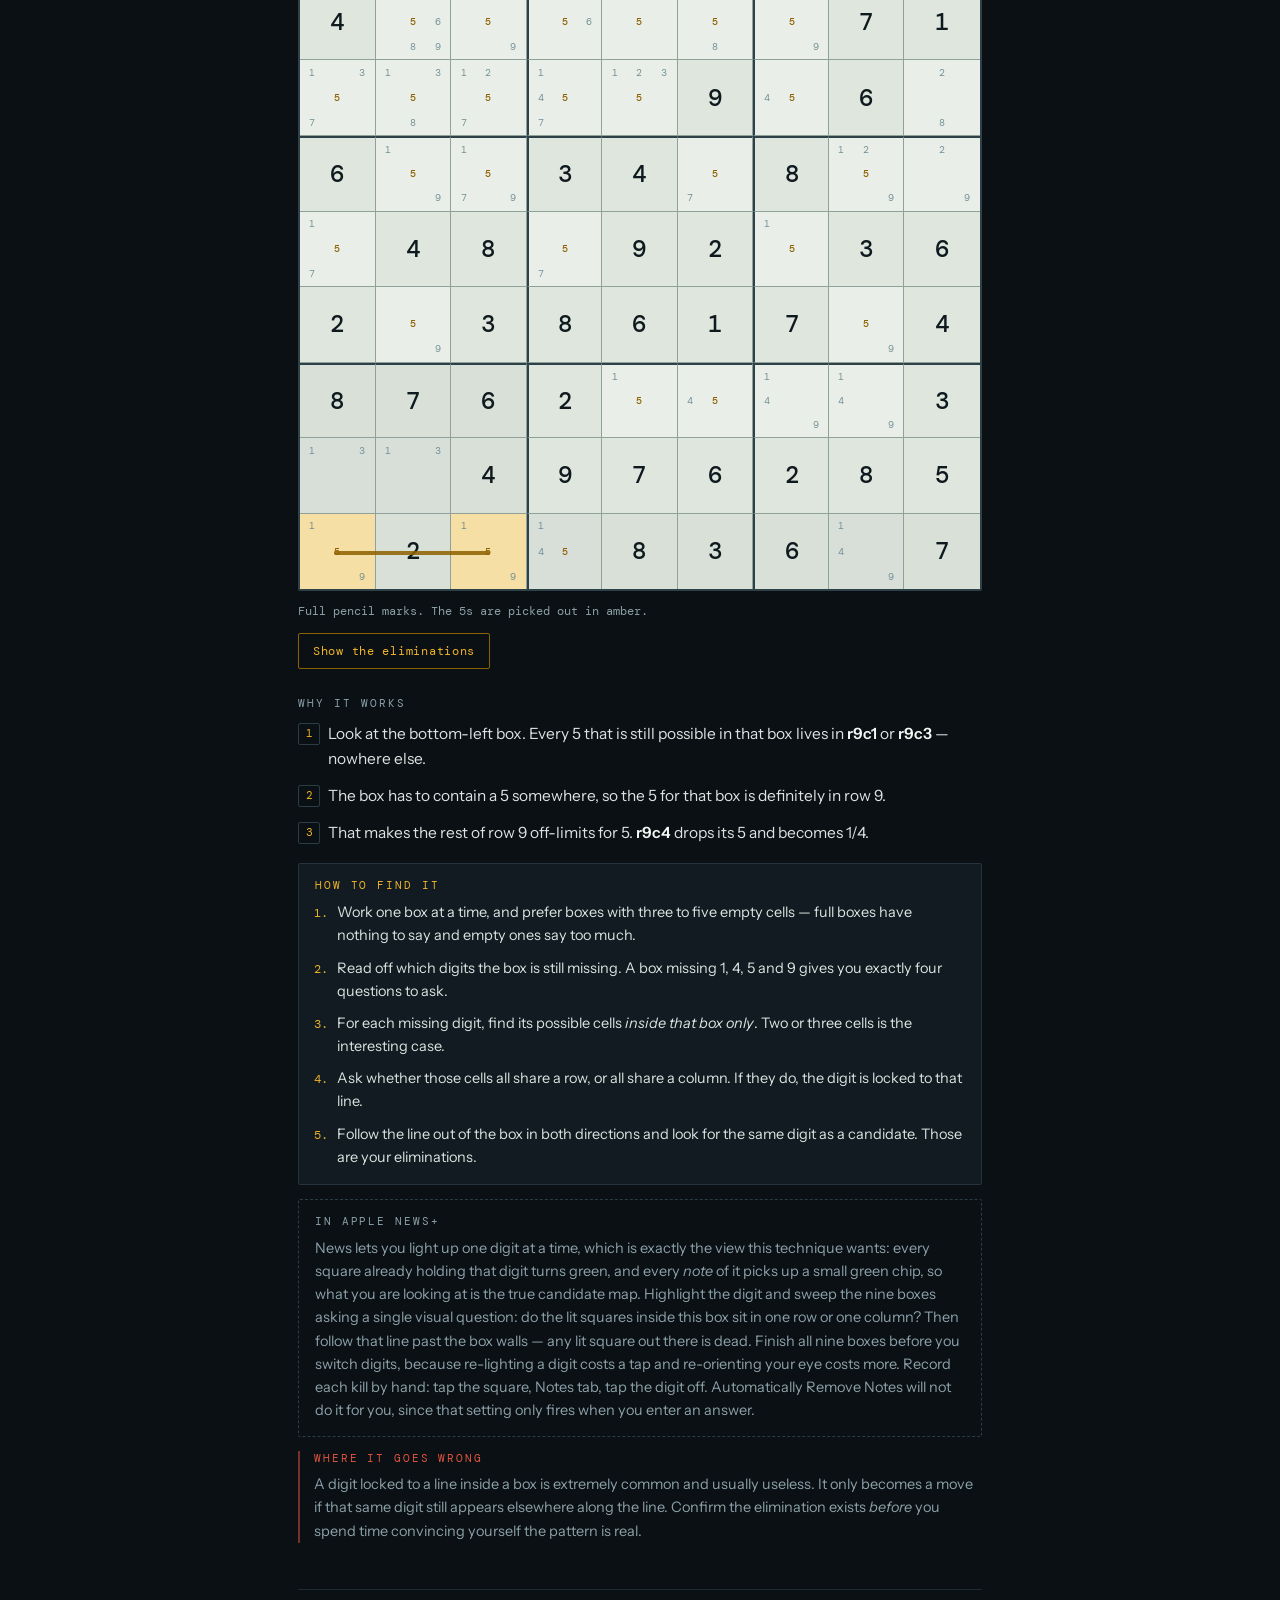
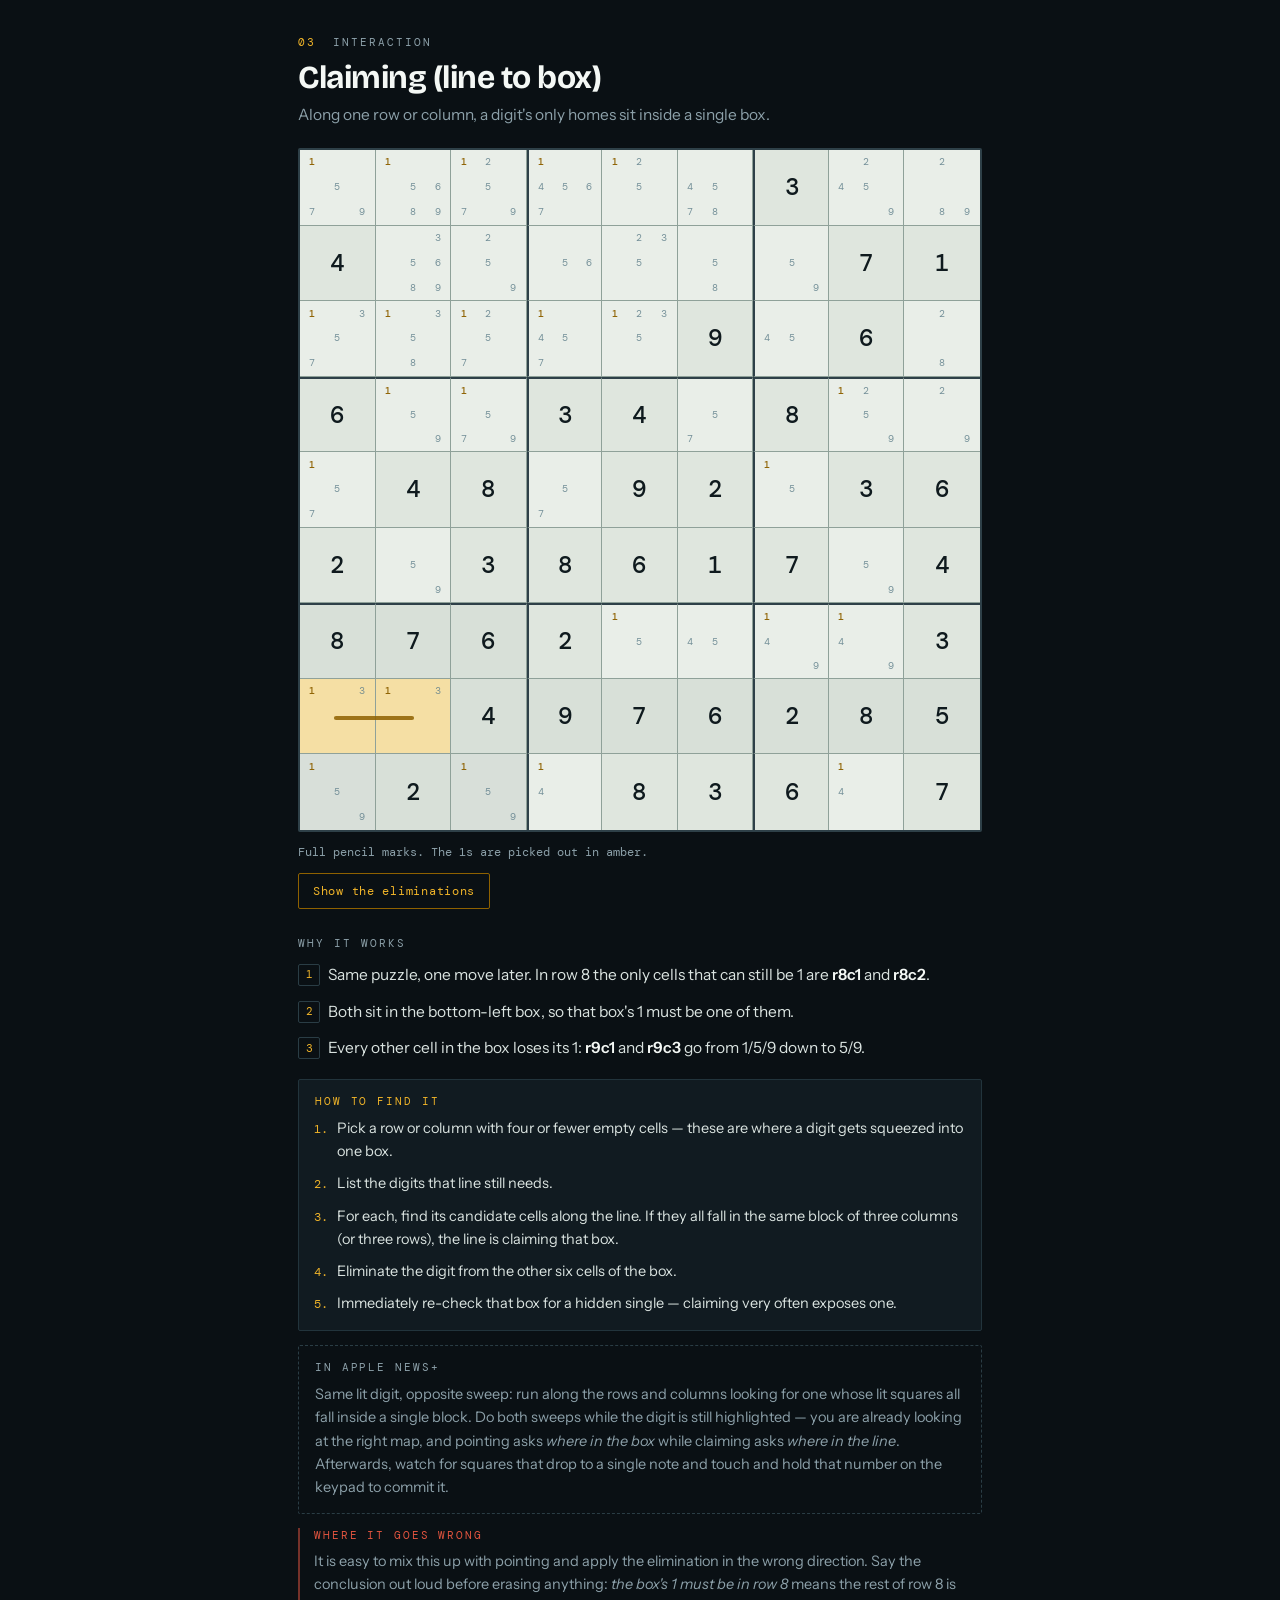
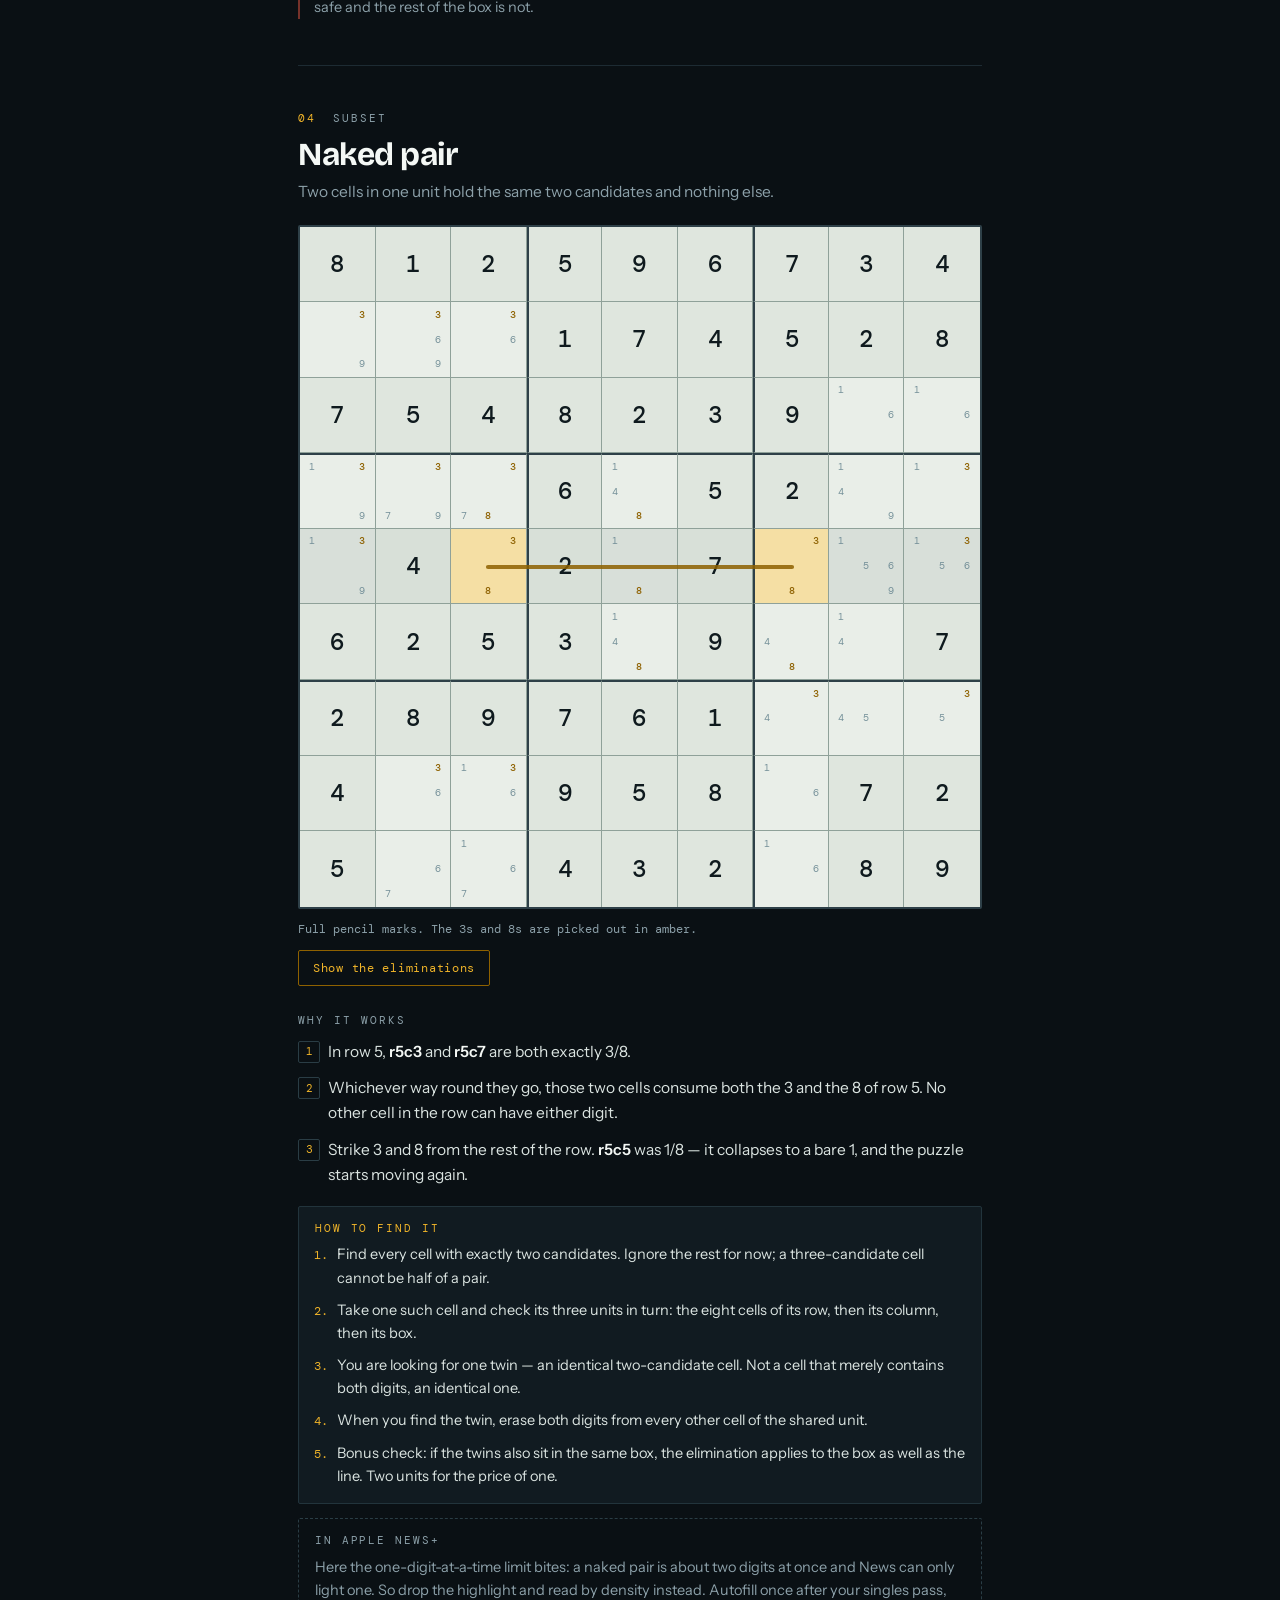
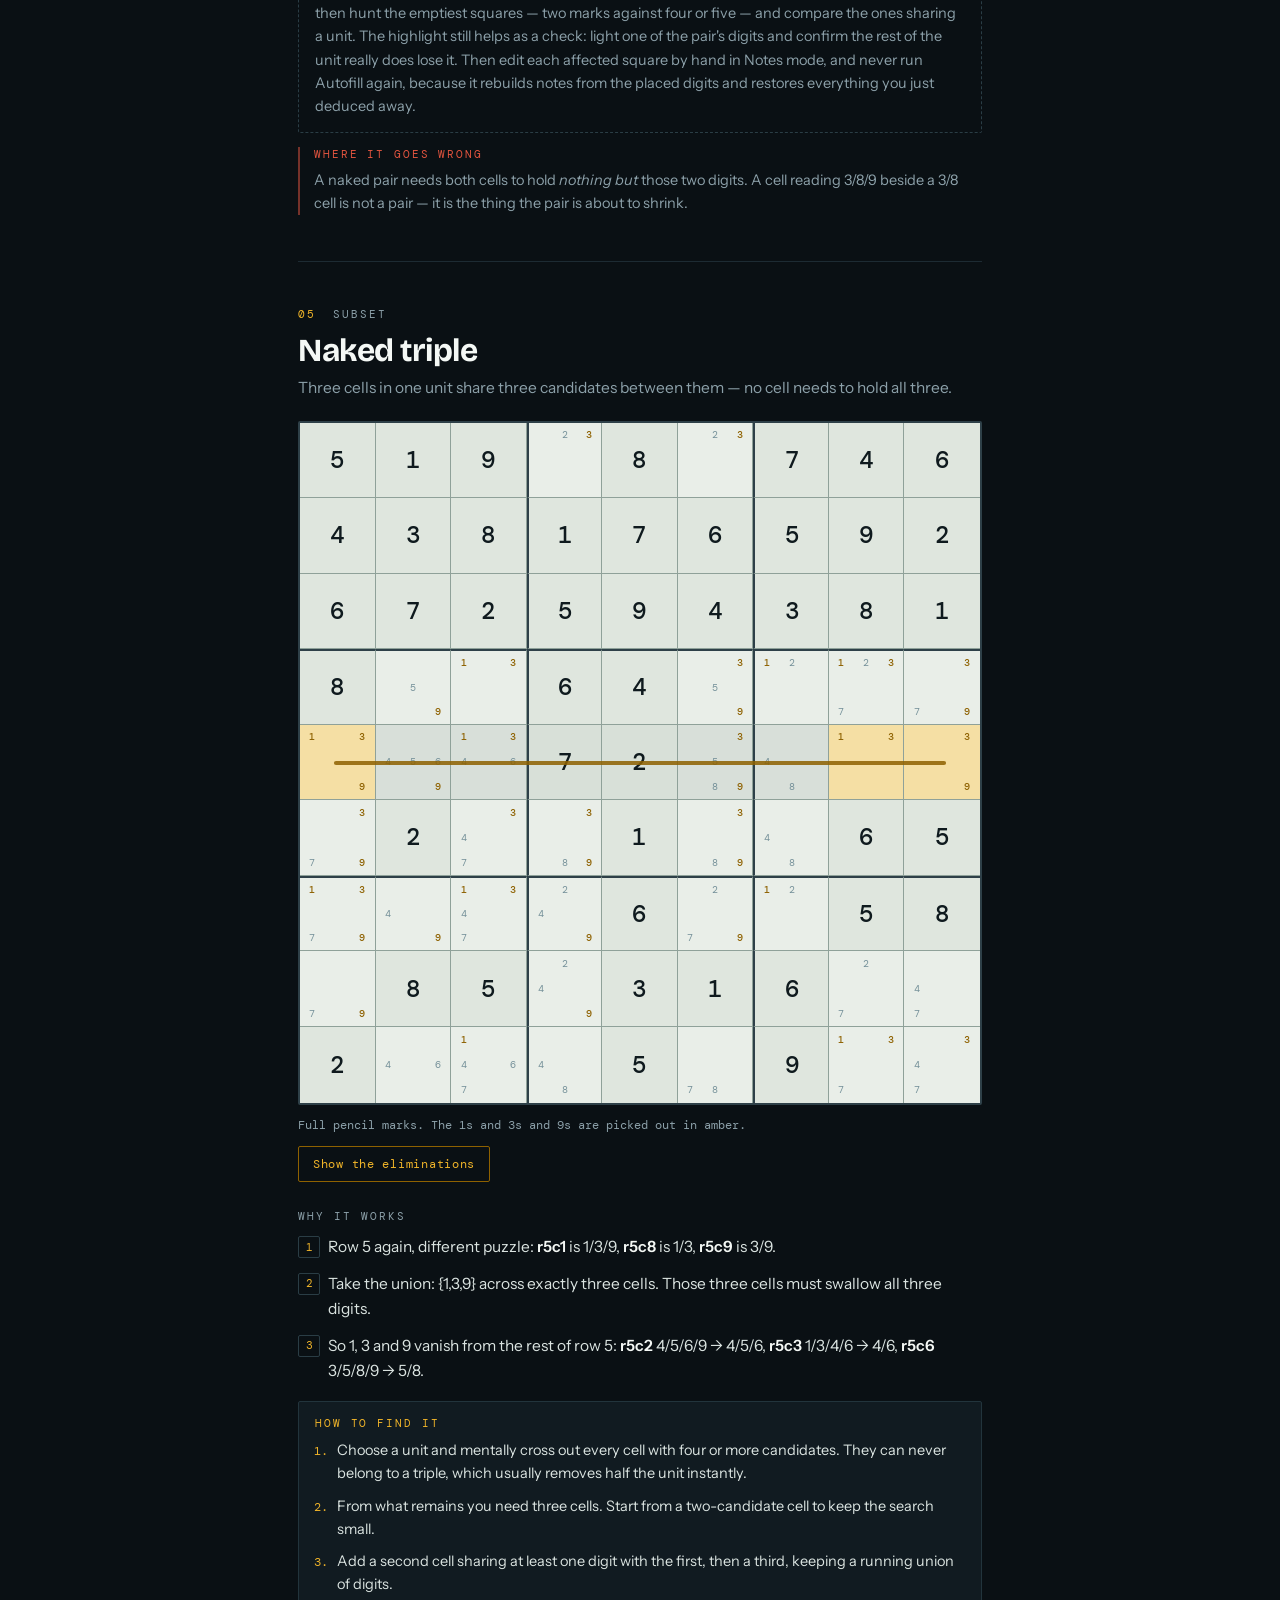
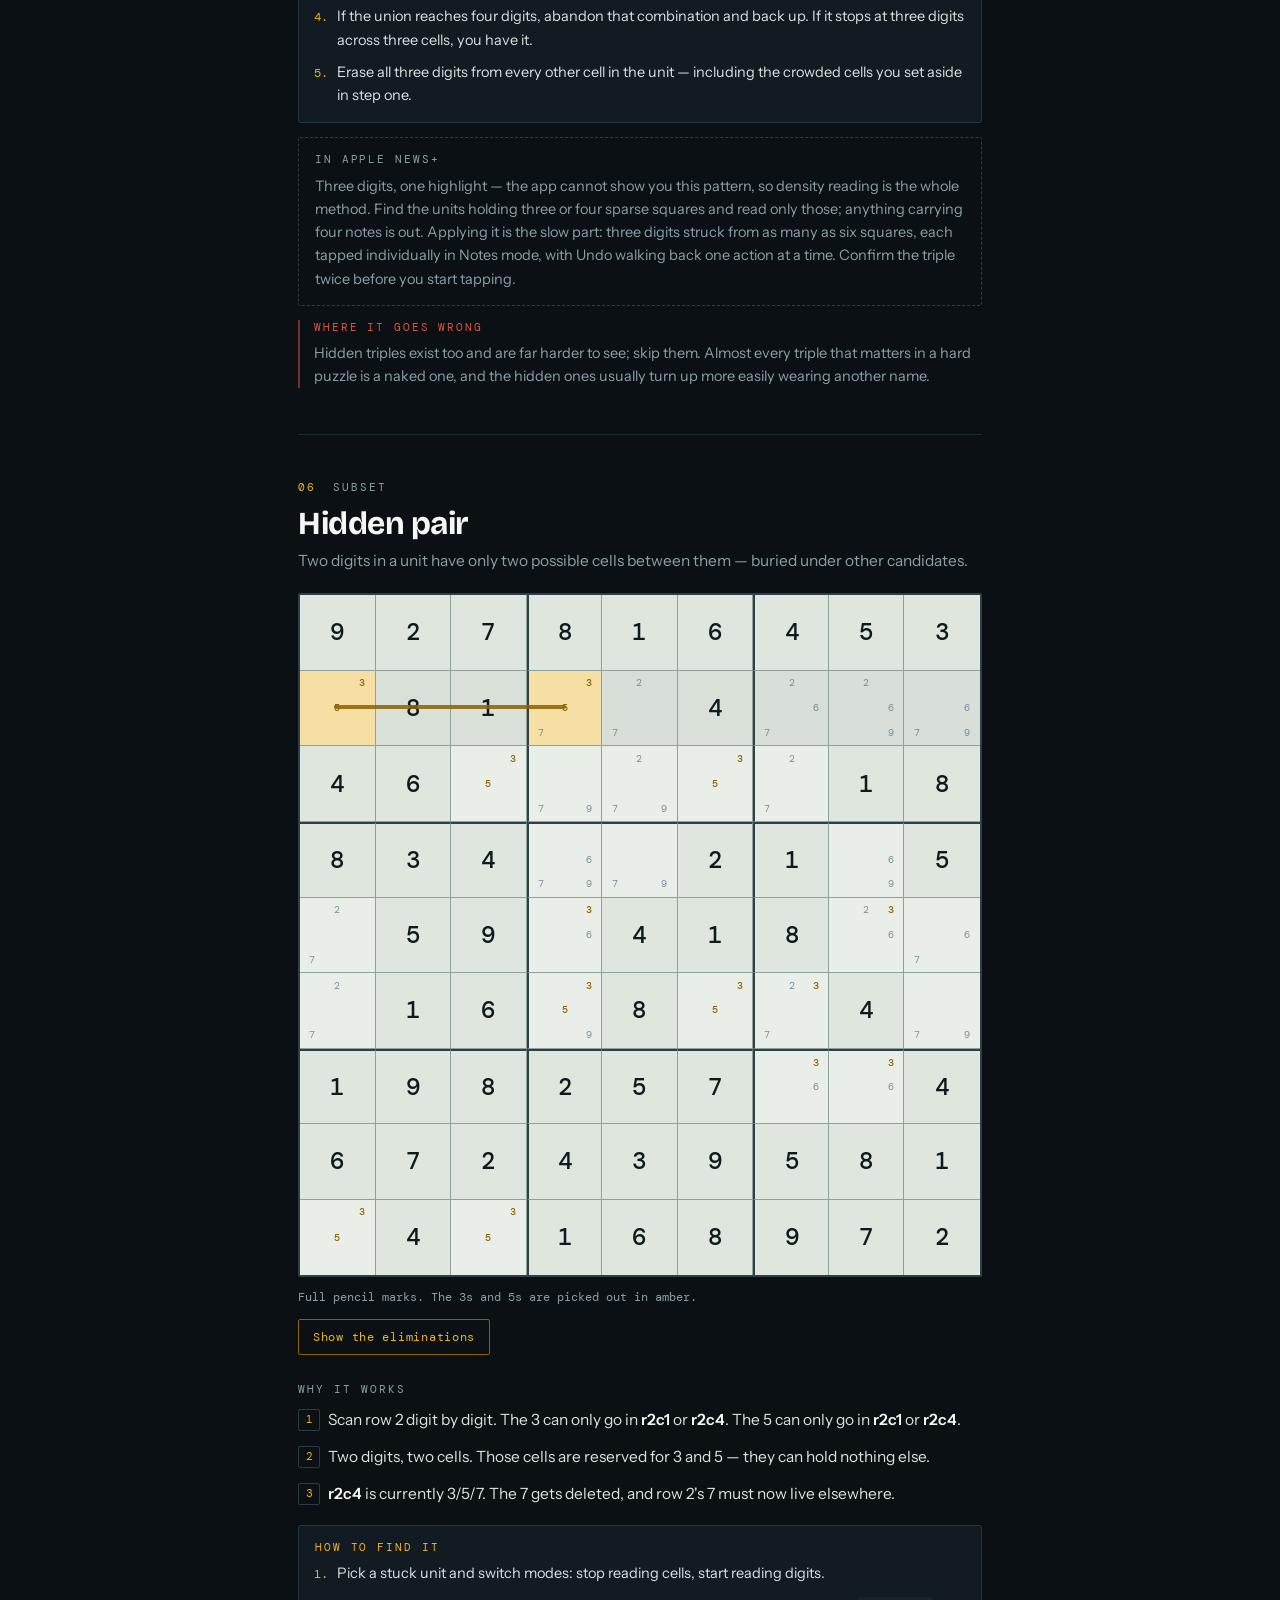
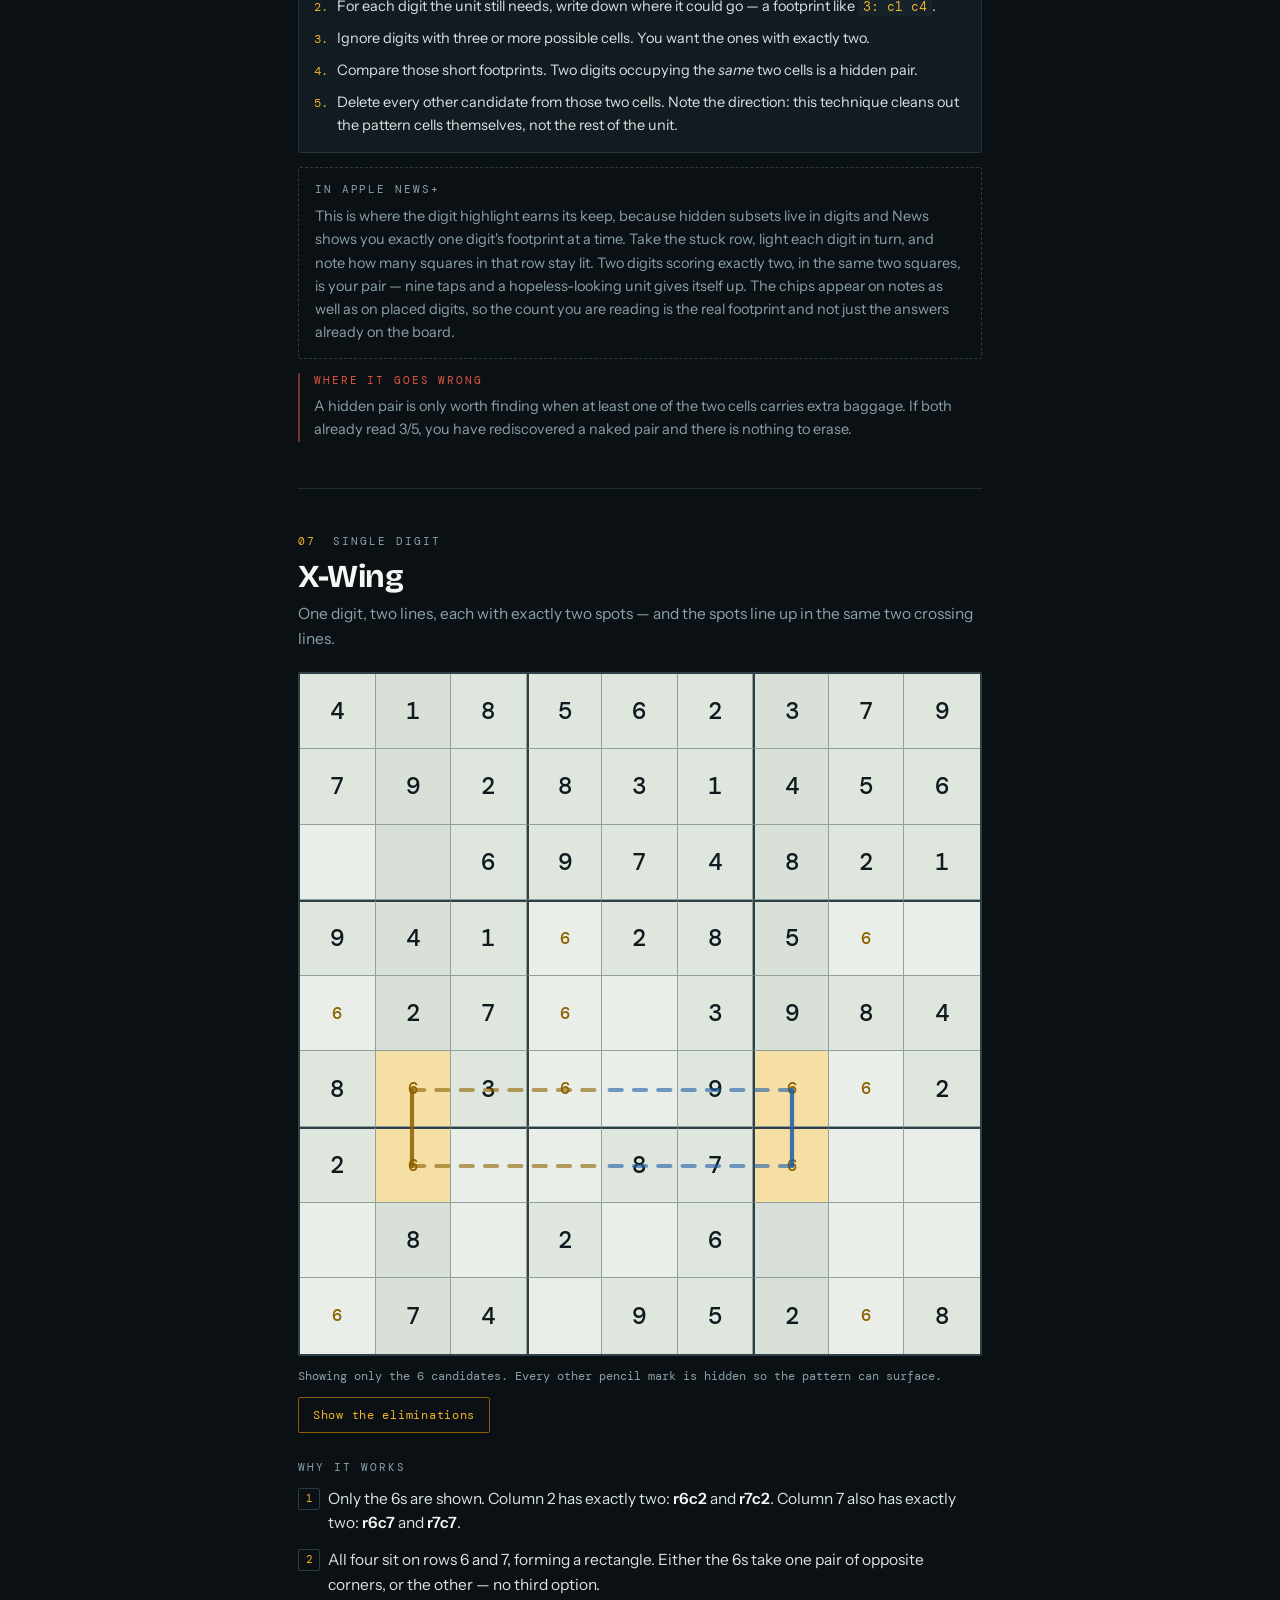
==== commit 97e33edf: "Each pair gets its own colour, and a crossing line borrows both Every connector on the site was the " ====
--- a/index.html
+++ b/index.html
@@ -40,7 +40,7 @@
   <p class="lede" style="margin-bottom:20px">Already through these? There is a second tier &mdash; <a href="master.html" style="color:var(--amber)">Master &rarr;</a>, switched from the bar at the top of every page: unique rectangles, finned fish, kites, colouring, wings and chains, for the extreme end of a generator rather than the News+ grid. It is nine more techniques and, mostly, one idea.</p>
   <div class="legend">
     <p><span class="swatch b"></span> Amber cells are the pattern doing the work</p>
-    <p><span class="swatch l"></span> Amber lines show how the pattern connects</p>
+    <p><span class="swatch l"></span> Lines show how the pattern connects: one colour per pair, and a dashed line takes the colours of the two pairs it joins</p>
     <p><span class="swatch k"></span> Struck red digits are the candidates it kills</p>
   </div>
 </header>
@@ -141,7 +141,7 @@
     <p class="look">Inside one box, a digit's only homes sit in a single row or column.</p>
   </header>
   <figure class="fig" data-state="hidden">
-    <div class="gridwrap"><div class="grid"><div class="cell"><div class="marks"><span class="m on">1</span><span class="m">&nbsp;</span><span class="m">&nbsp;</span><span class="m">&nbsp;</span><span class="m on key">5</span><span class="m">&nbsp;</span><span class="m on">7</span><span class="m">&nbsp;</span><span class="m on">9</span></div></div><div class="cell"><div class="marks"><span class="m on">1</span><span class="m">&nbsp;</span><span class="m">&nbsp;</span><span class="m">&nbsp;</span><span class="m on key">5</span><span class="m on">6</span><span class="m">&nbsp;</span><span class="m on">8</span><span class="m on">9</span></div></div><div class="cell"><div class="marks"><span class="m on">1</span><span class="m on">2</span><span class="m">&nbsp;</span><span class="m">&nbsp;</span><span class="m on key">5</span><span class="m">&nbsp;</span><span class="m on">7</span><span class="m">&nbsp;</span><span class="m on">9</span></div></div><div class="cell bl"><div class="marks"><span class="m on">1</span><span class="m">&nbsp;</span><span class="m">&nbsp;</span><span class="m on">4</span><span class="m on key">5</span><span class="m on">6</span><span class="m on">7</span><span class="m">&nbsp;</span><span class="m">&nbsp;</span></div></div><div class="cell"><div class="marks"><span class="m on">1</span><span class="m on">2</span><span class="m">&nbsp;</span><span class="m">&nbsp;</span><span class="m on key">5</span><span class="m">&nbsp;</span><span class="m">&nbsp;</span><span class="m">&nbsp;</span><span class="m">&nbsp;</span></div></div><div class="cell"><div class="marks"><span class="m">&nbsp;</span><span class="m">&nbsp;</span><span class="m">&nbsp;</span><span class="m on">4</span><span class="m on key">5</span><span class="m">&nbsp;</span><span class="m on">7</span><span class="m on">8</span><span class="m">&nbsp;</span></div></div><div class="cell bl given"><span class="dig">3</span></div><div class="cell"><div class="marks"><span class="m">&nbsp;</span><span class="m on">2</span><span class="m">&nbsp;</span><span class="m on">4</span><span class="m on key">5</span><span class="m">&nbsp;</span><span class="m">&nbsp;</span><span class="m">&nbsp;</span><span class="m on">9</span></div></div><div class="cell"><div class="marks"><span class="m">&nbsp;</span><span class="m on">2</span><span class="m">&nbsp;</span><span class="m">&nbsp;</span><span class="m">&nbsp;</span><span class="m">&nbsp;</span><span class="m">&nbsp;</span><span class="m on">8</span><span class="m on">9</span></div></div><div class="cell given"><span class="dig">4</span></div><div class="cell"><div class="marks"><span class="m">&nbsp;</span><span class="m">&nbsp;</span><span class="m on">3</span><span class="m">&nbsp;</span><span class="m on key">5</span><span class="m on">6</span><span class="m">&nbsp;</span><span class="m on">8</span><span class="m on">9</span></div></div><div class="cell"><div class="marks"><span class="m">&nbsp;</span><span class="m on">2</span><span class="m">&nbsp;</span><span class="m">&nbsp;</span><span class="m on key">5</span><span class="m">&nbsp;</span><span class="m">&nbsp;</span><span class="m">&nbsp;</span><span class="m on">9</span></div></div><div class="cell bl"><div class="marks"><span class="m">&nbsp;</span><span class="m">&nbsp;</span><span class="m">&nbsp;</span><span class="m">&nbsp;</span><span class="m on key">5</span><span class="m on">6</span><span class="m">&nbsp;</span><span class="m">&nbsp;</span><span class="m">&nbsp;</span></div></div><div class="cell"><div class="marks"><span class="m">&nbsp;</span><span class="m on">2</span><span class="m on">3</span><span class="m">&nbsp;</span><span class="m on key">5</span><span class="m">&nbsp;</span><span class="m">&nbsp;</span><span class="m">&nbsp;</span><span class="m">&nbsp;</span></div></div><div class="cell"><div class="marks"><span class="m">&nbsp;</span><span class="m">&nbsp;</span><span class="m">&nbsp;</span><span class="m">&nbsp;</span><span class="m on key">5</span><span class="m">&nbsp;</span><span class="m">&nbsp;</span><span class="m on">8</span><span class="m">&nbsp;</span></div></div><div class="cell bl"><div class="marks"><span class="m">&nbsp;</span><span class="m">&nbsp;</span><span class="m">&nbsp;</span><span class="m">&nbsp;</span><span class="m on key">5</span><span class="m">&nbsp;</span><span class="m">&nbsp;</span><span class="m">&nbsp;</span><span class="m on">9</span></div></div><div class="cell given"><span class="dig">7</span></div><div class="cell given"><span class="dig">1</span></div><div class="cell"><div class="marks"><span class="m on">1</span><span class="m">&nbsp;</span><span class="m on">3</span><span class="m">&nbsp;</span><span class="m on key">5</span><span class="m">&nbsp;</span><span class="m on">7</span><span class="m">&nbsp;</span><span class="m">&nbsp;</span></div></div><div class="cell"><div class="marks"><span class="m on">1</span><span class="m">&nbsp;</span><span class="m on">3</span><span class="m">&nbsp;</span><span class="m on key">5</span><span class="m">&nbsp;</span><span class="m">&nbsp;</span><span class="m on">8</span><span class="m">&nbsp;</span></div></div><div class="cell"><div class="marks"><span class="m on">1</span><span class="m on">2</span><span class="m">&nbsp;</span><span class="m">&nbsp;</span><span class="m on key">5</span><span class="m">&nbsp;</span><span class="m on">7</span><span class="m">&nbsp;</span><span class="m">&nbsp;</span></div></div><div class="cell bl"><div class="marks"><span class="m on">1</span><span class="m">&nbsp;</span><span class="m">&nbsp;</span><span class="m on">4</span><span class="m on key">5</span><span class="m">&nbsp;</span><span class="m on">7</span><span class="m">&nbsp;</span><span class="m">&nbsp;</span></div></div><div class="cell"><div class="marks"><span class="m on">1</span><span class="m on">2</span><span class="m on">3</span><span class="m">&nbsp;</span><span class="m on key">5</span><span class="m">&nbsp;</span><span class="m">&nbsp;</span><span class="m">&nbsp;</span><span class="m">&nbsp;</span></div></div><div class="cell given"><span class="dig">9</span></div><div class="cell bl"><div class="marks"><span class="m">&nbsp;</span><span class="m">&nbsp;</span><span class="m">&nbsp;</span><span class="m on">4</span><span class="m on key">5</span><span class="m">&nbsp;</span><span class="m">&nbsp;</span><span class="m">&nbsp;</span><span class="m">&nbsp;</span></div></div><div class="cell given"><span class="dig">6</span></div><div class="cell"><div class="marks"><span class="m">&nbsp;</span><span class="m on">2</span><span class="m">&nbsp;</span><span class="m">&nbsp;</span><span class="m">&nbsp;</span><span class="m">&nbsp;</span><span class="m">&nbsp;</span><span class="m on">8</span><span class="m">&nbsp;</span></div></div><div class="cell bt given"><span class="dig">6</span></div><div class="cell bt"><div class="marks"><span class="m on">1</span><span class="m">&nbsp;</span><span class="m">&nbsp;</span><span class="m">&nbsp;</span><span class="m on key">5</span><span class="m">&nbsp;</span><span class="m">&nbsp;</span><span class="m">&nbsp;</span><span class="m on">9</span></div></div><div class="cell bt"><div class="marks"><span class="m on">1</span><span class="m">&nbsp;</span><span class="m">&nbsp;</span><span class="m">&nbsp;</span><span class="m on key">5</span><span class="m">&nbsp;</span><span class="m on">7</span><span class="m">&nbsp;</span><span class="m on">9</span></div></div><div class="cell bl bt given"><span class="dig">3</span></div><div class="cell bt given"><span class="dig">4</span></div><div class="cell bt"><div class="marks"><span class="m">&nbsp;</span><span class="m">&nbsp;</span><span class="m">&nbsp;</span><span class="m">&nbsp;</span><span class="m on key">5</span><span class="m">&nbsp;</span><span class="m on">7</span><span class="m">&nbsp;</span><span class="m">&nbsp;</span></div></div><div class="cell bl bt given"><span class="dig">8</span></div><div class="cell bt"><div class="marks"><span class="m on">1</span><span class="m on">2</span><span class="m">&nbsp;</span><span class="m">&nbsp;</span><span class="m on key">5</span><span class="m">&nbsp;</span><span class="m">&nbsp;</span><span class="m">&nbsp;</span><span class="m on">9</span></div></div><div class="cell bt"><div class="marks"><span class="m">&nbsp;</span><span class="m on">2</span><span class="m">&nbsp;</span><span class="m">&nbsp;</span><span class="m">&nbsp;</span><span class="m">&nbsp;</span><span class="m">&nbsp;</span><span class="m">&nbsp;</span><span class="m on">9</span></div></div><div class="cell"><div class="marks"><span class="m on">1</span><span class="m">&nbsp;</span><span class="m">&nbsp;</span><span class="m">&nbsp;</span><span class="m on key">5</span><span class="m">&nbsp;</span><span class="m on">7</span><span class="m">&nbsp;</span><span class="m">&nbsp;</span></div></div><div class="cell given"><span class="dig">4</span></div><div class="cell given"><span class="dig">8</span></div><div class="cell bl"><div class="marks"><span class="m">&nbsp;</span><span class="m">&nbsp;</span><span class="m">&nbsp;</span><span class="m">&nbsp;</span><span class="m on key">5</span><span class="m">&nbsp;</span><span class="m on">7</span><span class="m">&nbsp;</span><span class="m">&nbsp;</span></div></div><div class="cell given"><span class="dig">9</span></div><div class="cell given"><span class="dig">2</span></div><div class="cell bl"><div class="marks"><span class="m on">1</span><span class="m">&nbsp;</span><span class="m">&nbsp;</span><span class="m">&nbsp;</span><span class="m on key">5</span><span class="m">&nbsp;</span><span class="m">&nbsp;</span><span class="m">&nbsp;</span><span class="m">&nbsp;</span></div></div><div class="cell given"><span class="dig">3</span></div><div class="cell given"><span class="dig">6</span></div><div class="cell given"><span class="dig">2</span></div><div class="cell"><div class="marks"><span class="m">&nbsp;</span><span class="m">&nbsp;</span><span class="m">&nbsp;</span><span class="m">&nbsp;</span><span class="m on key">5</span><span class="m">&nbsp;</span><span class="m">&nbsp;</span><span class="m">&nbsp;</span><span class="m on">9</span></div></div><div class="cell given"><span class="dig">3</span></div><div class="cell bl given"><span class="dig">8</span></div><div class="cell given"><span class="dig">6</span></div><div class="cell given"><span class="dig">1</span></div><div class="cell bl given"><span class="dig">7</span></div><div class="cell"><div class="marks"><span class="m">&nbsp;</span><span class="m">&nbsp;</span><span class="m">&nbsp;</span><span class="m">&nbsp;</span><span class="m on key">5</span><span class="m">&nbsp;</span><span class="m">&nbsp;</span><span class="m">&nbsp;</span><span class="m on">9</span></div></div><div class="cell given"><span class="dig">4</span></div><div class="cell bt unitbox given"><span class="dig">8</span></div><div class="cell bt unitbox given"><span class="dig">7</span></div><div class="cell bt unitbox given"><span class="dig">6</span></div><div class="cell bl bt given"><span class="dig">2</span></div><div class="cell bt"><div class="marks"><span class="m on">1</span><span class="m">&nbsp;</span><span class="m">&nbsp;</span><span class="m">&nbsp;</span><span class="m on key">5</span><span class="m">&nbsp;</span><span class="m">&nbsp;</span><span class="m">&nbsp;</span><span class="m">&nbsp;</span></div></div><div class="cell bt"><div class="marks"><span class="m">&nbsp;</span><span class="m">&nbsp;</span><span class="m">&nbsp;</span><span class="m on">4</span><span class="m on key">5</span><span class="m">&nbsp;</span><span class="m">&nbsp;</span><span class="m">&nbsp;</span><span class="m">&nbsp;</span></div></div><div class="cell bl bt"><div class="marks"><span class="m on">1</span><span class="m">&nbsp;</span><span class="m">&nbsp;</span><span class="m on">4</span><span class="m">&nbsp;</span><span class="m">&nbsp;</span><span class="m">&nbsp;</span><span class="m">&nbsp;</span><span class="m on">9</span></div></div><div class="cell bt"><div class="marks"><span class="m on">1</span><span class="m">&nbsp;</span><span class="m">&nbsp;</span><span class="m on">4</span><span class="m">&nbsp;</span><span class="m">&nbsp;</span><span class="m">&nbsp;</span><span class="m">&nbsp;</span><span class="m on">9</span></div></div><div class="cell bt given"><span class="dig">3</span></div><div class="cell unitbox"><div class="marks"><span class="m on">1</span><span class="m">&nbsp;</span><span class="m on">3</span><span class="m">&nbsp;</span><span class="m">&nbsp;</span><span class="m">&nbsp;</span><span class="m">&nbsp;</span><span class="m">&nbsp;</span><span class="m">&nbsp;</span></div></div><div class="cell unitbox"><div class="marks"><span class="m on">1</span><span class="m">&nbsp;</span><span class="m on">3</span><span class="m">&nbsp;</span><span class="m">&nbsp;</span><span class="m">&nbsp;</span><span class="m">&nbsp;</span><span class="m">&nbsp;</span><span class="m">&nbsp;</span></div></div><div class="cell unitbox given"><span class="dig">4</span></div><div class="cell bl given"><span class="dig">9</span></div><div class="cell given"><span class="dig">7</span></div><div class="cell given"><span class="dig">6</span></div><div class="cell bl given"><span class="dig">2</span></div><div class="cell given"><span class="dig">8</span></div><div class="cell given"><span class="dig">5</span></div><div class="cell unitbox unitline base"><div class="marks"><span class="m on">1</span><span class="m">&nbsp;</span><span class="m">&nbsp;</span><span class="m">&nbsp;</span><span class="m on key">5</span><span class="m">&nbsp;</span><span class="m">&nbsp;</span><span class="m">&nbsp;</span><span class="m on">9</span></div></div><div class="cell unitbox unitline given"><span class="dig">2</span></div><div class="cell unitbox unitline base"><div class="marks"><span class="m on">1</span><span class="m">&nbsp;</span><span class="m">&nbsp;</span><span class="m">&nbsp;</span><span class="m on key">5</span><span class="m">&nbsp;</span><span class="m">&nbsp;</span><span class="m">&nbsp;</span><span class="m on">9</span></div></div><div class="cell bl unitline target"><div class="marks"><span class="m on">1</span><span class="m">&nbsp;</span><span class="m">&nbsp;</span><span class="m on">4</span><span class="m on key kill">5</span><span class="m">&nbsp;</span><span class="m">&nbsp;</span><span class="m">&nbsp;</span><span class="m">&nbsp;</span></div></div><div class="cell unitline given"><span class="dig">8</span></div><div class="cell unitline given"><span class="dig">3</span></div><div class="cell bl unitline given"><span class="dig">6</span></div><div class="cell unitline"><div class="marks"><span class="m on">1</span><span class="m">&nbsp;</span><span class="m">&nbsp;</span><span class="m on">4</span><span class="m">&nbsp;</span><span class="m">&nbsp;</span><span class="m">&nbsp;</span><span class="m">&nbsp;</span><span class="m on">9</span></div></div><div class="cell unitline given"><span class="dig">7</span></div></div><svg class="geo" viewBox="0 0 9 9" preserveAspectRatio="none" aria-hidden="true"><line class="lead" x1="0.50" y1="8.50" x2="2.50" y2="8.50"/></svg></div>
+    <div class="gridwrap"><div class="grid"><div class="cell"><div class="marks"><span class="m on">1</span><span class="m">&nbsp;</span><span class="m">&nbsp;</span><span class="m">&nbsp;</span><span class="m on key">5</span><span class="m">&nbsp;</span><span class="m on">7</span><span class="m">&nbsp;</span><span class="m on">9</span></div></div><div class="cell"><div class="marks"><span class="m on">1</span><span class="m">&nbsp;</span><span class="m">&nbsp;</span><span class="m">&nbsp;</span><span class="m on key">5</span><span class="m on">6</span><span class="m">&nbsp;</span><span class="m on">8</span><span class="m on">9</span></div></div><div class="cell"><div class="marks"><span class="m on">1</span><span class="m on">2</span><span class="m">&nbsp;</span><span class="m">&nbsp;</span><span class="m on key">5</span><span class="m">&nbsp;</span><span class="m on">7</span><span class="m">&nbsp;</span><span class="m on">9</span></div></div><div class="cell bl"><div class="marks"><span class="m on">1</span><span class="m">&nbsp;</span><span class="m">&nbsp;</span><span class="m on">4</span><span class="m on key">5</span><span class="m on">6</span><span class="m on">7</span><span class="m">&nbsp;</span><span class="m">&nbsp;</span></div></div><div class="cell"><div class="marks"><span class="m on">1</span><span class="m on">2</span><span class="m">&nbsp;</span><span class="m">&nbsp;</span><span class="m on key">5</span><span class="m">&nbsp;</span><span class="m">&nbsp;</span><span class="m">&nbsp;</span><span class="m">&nbsp;</span></div></div><div class="cell"><div class="marks"><span class="m">&nbsp;</span><span class="m">&nbsp;</span><span class="m">&nbsp;</span><span class="m on">4</span><span class="m on key">5</span><span class="m">&nbsp;</span><span class="m on">7</span><span class="m on">8</span><span class="m">&nbsp;</span></div></div><div class="cell bl given"><span class="dig">3</span></div><div class="cell"><div class="marks"><span class="m">&nbsp;</span><span class="m on">2</span><span class="m">&nbsp;</span><span class="m on">4</span><span class="m on key">5</span><span class="m">&nbsp;</span><span class="m">&nbsp;</span><span class="m">&nbsp;</span><span class="m on">9</span></div></div><div class="cell"><div class="marks"><span class="m">&nbsp;</span><span class="m on">2</span><span class="m">&nbsp;</span><span class="m">&nbsp;</span><span class="m">&nbsp;</span><span class="m">&nbsp;</span><span class="m">&nbsp;</span><span class="m on">8</span><span class="m on">9</span></div></div><div class="cell given"><span class="dig">4</span></div><div class="cell"><div class="marks"><span class="m">&nbsp;</span><span class="m">&nbsp;</span><span class="m on">3</span><span class="m">&nbsp;</span><span class="m on key">5</span><span class="m on">6</span><span class="m">&nbsp;</span><span class="m on">8</span><span class="m on">9</span></div></div><div class="cell"><div class="marks"><span class="m">&nbsp;</span><span class="m on">2</span><span class="m">&nbsp;</span><span class="m">&nbsp;</span><span class="m on key">5</span><span class="m">&nbsp;</span><span class="m">&nbsp;</span><span class="m">&nbsp;</span><span class="m on">9</span></div></div><div class="cell bl"><div class="marks"><span class="m">&nbsp;</span><span class="m">&nbsp;</span><span class="m">&nbsp;</span><span class="m">&nbsp;</span><span class="m on key">5</span><span class="m on">6</span><span class="m">&nbsp;</span><span class="m">&nbsp;</span><span class="m">&nbsp;</span></div></div><div class="cell"><div class="marks"><span class="m">&nbsp;</span><span class="m on">2</span><span class="m on">3</span><span class="m">&nbsp;</span><span class="m on key">5</span><span class="m">&nbsp;</span><span class="m">&nbsp;</span><span class="m">&nbsp;</span><span class="m">&nbsp;</span></div></div><div class="cell"><div class="marks"><span class="m">&nbsp;</span><span class="m">&nbsp;</span><span class="m">&nbsp;</span><span class="m">&nbsp;</span><span class="m on key">5</span><span class="m">&nbsp;</span><span class="m">&nbsp;</span><span class="m on">8</span><span class="m">&nbsp;</span></div></div><div class="cell bl"><div class="marks"><span class="m">&nbsp;</span><span class="m">&nbsp;</span><span class="m">&nbsp;</span><span class="m">&nbsp;</span><span class="m on key">5</span><span class="m">&nbsp;</span><span class="m">&nbsp;</span><span class="m">&nbsp;</span><span class="m on">9</span></div></div><div class="cell given"><span class="dig">7</span></div><div class="cell given"><span class="dig">1</span></div><div class="cell"><div class="marks"><span class="m on">1</span><span class="m">&nbsp;</span><span class="m on">3</span><span class="m">&nbsp;</span><span class="m on key">5</span><span class="m">&nbsp;</span><span class="m on">7</span><span class="m">&nbsp;</span><span class="m">&nbsp;</span></div></div><div class="cell"><div class="marks"><span class="m on">1</span><span class="m">&nbsp;</span><span class="m on">3</span><span class="m">&nbsp;</span><span class="m on key">5</span><span class="m">&nbsp;</span><span class="m">&nbsp;</span><span class="m on">8</span><span class="m">&nbsp;</span></div></div><div class="cell"><div class="marks"><span class="m on">1</span><span class="m on">2</span><span class="m">&nbsp;</span><span class="m">&nbsp;</span><span class="m on key">5</span><span class="m">&nbsp;</span><span class="m on">7</span><span class="m">&nbsp;</span><span class="m">&nbsp;</span></div></div><div class="cell bl"><div class="marks"><span class="m on">1</span><span class="m">&nbsp;</span><span class="m">&nbsp;</span><span class="m on">4</span><span class="m on key">5</span><span class="m">&nbsp;</span><span class="m on">7</span><span class="m">&nbsp;</span><span class="m">&nbsp;</span></div></div><div class="cell"><div class="marks"><span class="m on">1</span><span class="m on">2</span><span class="m on">3</span><span class="m">&nbsp;</span><span class="m on key">5</span><span class="m">&nbsp;</span><span class="m">&nbsp;</span><span class="m">&nbsp;</span><span class="m">&nbsp;</span></div></div><div class="cell given"><span class="dig">9</span></div><div class="cell bl"><div class="marks"><span class="m">&nbsp;</span><span class="m">&nbsp;</span><span class="m">&nbsp;</span><span class="m on">4</span><span class="m on key">5</span><span class="m">&nbsp;</span><span class="m">&nbsp;</span><span class="m">&nbsp;</span><span class="m">&nbsp;</span></div></div><div class="cell given"><span class="dig">6</span></div><div class="cell"><div class="marks"><span class="m">&nbsp;</span><span class="m on">2</span><span class="m">&nbsp;</span><span class="m">&nbsp;</span><span class="m">&nbsp;</span><span class="m">&nbsp;</span><span class="m">&nbsp;</span><span class="m on">8</span><span class="m">&nbsp;</span></div></div><div class="cell bt given"><span class="dig">6</span></div><div class="cell bt"><div class="marks"><span class="m on">1</span><span class="m">&nbsp;</span><span class="m">&nbsp;</span><span class="m">&nbsp;</span><span class="m on key">5</span><span class="m">&nbsp;</span><span class="m">&nbsp;</span><span class="m">&nbsp;</span><span class="m on">9</span></div></div><div class="cell bt"><div class="marks"><span class="m on">1</span><span class="m">&nbsp;</span><span class="m">&nbsp;</span><span class="m">&nbsp;</span><span class="m on key">5</span><span class="m">&nbsp;</span><span class="m on">7</span><span class="m">&nbsp;</span><span class="m on">9</span></div></div><div class="cell bl bt given"><span class="dig">3</span></div><div class="cell bt given"><span class="dig">4</span></div><div class="cell bt"><div class="marks"><span class="m">&nbsp;</span><span class="m">&nbsp;</span><span class="m">&nbsp;</span><span class="m">&nbsp;</span><span class="m on key">5</span><span class="m">&nbsp;</span><span class="m on">7</span><span class="m">&nbsp;</span><span class="m">&nbsp;</span></div></div><div class="cell bl bt given"><span class="dig">8</span></div><div class="cell bt"><div class="marks"><span class="m on">1</span><span class="m on">2</span><span class="m">&nbsp;</span><span class="m">&nbsp;</span><span class="m on key">5</span><span class="m">&nbsp;</span><span class="m">&nbsp;</span><span class="m">&nbsp;</span><span class="m on">9</span></div></div><div class="cell bt"><div class="marks"><span class="m">&nbsp;</span><span class="m on">2</span><span class="m">&nbsp;</span><span class="m">&nbsp;</span><span class="m">&nbsp;</span><span class="m">&nbsp;</span><span class="m">&nbsp;</span><span class="m">&nbsp;</span><span class="m on">9</span></div></div><div class="cell"><div class="marks"><span class="m on">1</span><span class="m">&nbsp;</span><span class="m">&nbsp;</span><span class="m">&nbsp;</span><span class="m on key">5</span><span class="m">&nbsp;</span><span class="m on">7</span><span class="m">&nbsp;</span><span class="m">&nbsp;</span></div></div><div class="cell given"><span class="dig">4</span></div><div class="cell given"><span class="dig">8</span></div><div class="cell bl"><div class="marks"><span class="m">&nbsp;</span><span class="m">&nbsp;</span><span class="m">&nbsp;</span><span class="m">&nbsp;</span><span class="m on key">5</span><span class="m">&nbsp;</span><span class="m on">7</span><span class="m">&nbsp;</span><span class="m">&nbsp;</span></div></div><div class="cell given"><span class="dig">9</span></div><div class="cell given"><span class="dig">2</span></div><div class="cell bl"><div class="marks"><span class="m on">1</span><span class="m">&nbsp;</span><span class="m">&nbsp;</span><span class="m">&nbsp;</span><span class="m on key">5</span><span class="m">&nbsp;</span><span class="m">&nbsp;</span><span class="m">&nbsp;</span><span class="m">&nbsp;</span></div></div><div class="cell given"><span class="dig">3</span></div><div class="cell given"><span class="dig">6</span></div><div class="cell given"><span class="dig">2</span></div><div class="cell"><div class="marks"><span class="m">&nbsp;</span><span class="m">&nbsp;</span><span class="m">&nbsp;</span><span class="m">&nbsp;</span><span class="m on key">5</span><span class="m">&nbsp;</span><span class="m">&nbsp;</span><span class="m">&nbsp;</span><span class="m on">9</span></div></div><div class="cell given"><span class="dig">3</span></div><div class="cell bl given"><span class="dig">8</span></div><div class="cell given"><span class="dig">6</span></div><div class="cell given"><span class="dig">1</span></div><div class="cell bl given"><span class="dig">7</span></div><div class="cell"><div class="marks"><span class="m">&nbsp;</span><span class="m">&nbsp;</span><span class="m">&nbsp;</span><span class="m">&nbsp;</span><span class="m on key">5</span><span class="m">&nbsp;</span><span class="m">&nbsp;</span><span class="m">&nbsp;</span><span class="m on">9</span></div></div><div class="cell given"><span class="dig">4</span></div><div class="cell bt unitbox given"><span class="dig">8</span></div><div class="cell bt unitbox given"><span class="dig">7</span></div><div class="cell bt unitbox given"><span class="dig">6</span></div><div class="cell bl bt given"><span class="dig">2</span></div><div class="cell bt"><div class="marks"><span class="m on">1</span><span class="m">&nbsp;</span><span class="m">&nbsp;</span><span class="m">&nbsp;</span><span class="m on key">5</span><span class="m">&nbsp;</span><span class="m">&nbsp;</span><span class="m">&nbsp;</span><span class="m">&nbsp;</span></div></div><div class="cell bt"><div class="marks"><span class="m">&nbsp;</span><span class="m">&nbsp;</span><span class="m">&nbsp;</span><span class="m on">4</span><span class="m on key">5</span><span class="m">&nbsp;</span><span class="m">&nbsp;</span><span class="m">&nbsp;</span><span class="m">&nbsp;</span></div></div><div class="cell bl bt"><div class="marks"><span class="m on">1</span><span class="m">&nbsp;</span><span class="m">&nbsp;</span><span class="m on">4</span><span class="m">&nbsp;</span><span class="m">&nbsp;</span><span class="m">&nbsp;</span><span class="m">&nbsp;</span><span class="m on">9</span></div></div><div class="cell bt"><div class="marks"><span class="m on">1</span><span class="m">&nbsp;</span><span class="m">&nbsp;</span><span class="m on">4</span><span class="m">&nbsp;</span><span class="m">&nbsp;</span><span class="m">&nbsp;</span><span class="m">&nbsp;</span><span class="m on">9</span></div></div><div class="cell bt given"><span class="dig">3</span></div><div class="cell unitbox"><div class="marks"><span class="m on">1</span><span class="m">&nbsp;</span><span class="m on">3</span><span class="m">&nbsp;</span><span class="m">&nbsp;</span><span class="m">&nbsp;</span><span class="m">&nbsp;</span><span class="m">&nbsp;</span><span class="m">&nbsp;</span></div></div><div class="cell unitbox"><div class="marks"><span class="m on">1</span><span class="m">&nbsp;</span><span class="m on">3</span><span class="m">&nbsp;</span><span class="m">&nbsp;</span><span class="m">&nbsp;</span><span class="m">&nbsp;</span><span class="m">&nbsp;</span><span class="m">&nbsp;</span></div></div><div class="cell unitbox given"><span class="dig">4</span></div><div class="cell bl given"><span class="dig">9</span></div><div class="cell given"><span class="dig">7</span></div><div class="cell given"><span class="dig">6</span></div><div class="cell bl given"><span class="dig">2</span></div><div class="cell given"><span class="dig">8</span></div><div class="cell given"><span class="dig">5</span></div><div class="cell unitbox unitline base"><div class="marks"><span class="m on">1</span><span class="m">&nbsp;</span><span class="m">&nbsp;</span><span class="m">&nbsp;</span><span class="m on key">5</span><span class="m">&nbsp;</span><span class="m">&nbsp;</span><span class="m">&nbsp;</span><span class="m on">9</span></div></div><div class="cell unitbox unitline given"><span class="dig">2</span></div><div class="cell unitbox unitline base"><div class="marks"><span class="m on">1</span><span class="m">&nbsp;</span><span class="m">&nbsp;</span><span class="m">&nbsp;</span><span class="m on key">5</span><span class="m">&nbsp;</span><span class="m">&nbsp;</span><span class="m">&nbsp;</span><span class="m on">9</span></div></div><div class="cell bl unitline target"><div class="marks"><span class="m on">1</span><span class="m">&nbsp;</span><span class="m">&nbsp;</span><span class="m on">4</span><span class="m on key kill">5</span><span class="m">&nbsp;</span><span class="m">&nbsp;</span><span class="m">&nbsp;</span><span class="m">&nbsp;</span></div></div><div class="cell unitline given"><span class="dig">8</span></div><div class="cell unitline given"><span class="dig">3</span></div><div class="cell bl unitline given"><span class="dig">6</span></div><div class="cell unitline"><div class="marks"><span class="m on">1</span><span class="m">&nbsp;</span><span class="m">&nbsp;</span><span class="m on">4</span><span class="m">&nbsp;</span><span class="m">&nbsp;</span><span class="m">&nbsp;</span><span class="m">&nbsp;</span><span class="m on">9</span></div></div><div class="cell unitline given"><span class="dig">7</span></div></div><svg class="geo" viewBox="0 0 9 9" preserveAspectRatio="none" aria-hidden="true"><line class="lead c0" x1="0.50" y1="8.50" x2="2.50" y2="8.50"/></svg></div>
     <p class="only">Full pencil marks. The 5s are picked out in amber.</p>
     <button class="reveal" type="button">Show the eliminations</button>
   </figure>
@@ -159,7 +159,7 @@
     <p class="look">Along one row or column, a digit's only homes sit inside a single box.</p>
   </header>
   <figure class="fig" data-state="hidden">
-    <div class="gridwrap"><div class="grid"><div class="cell"><div class="marks"><span class="m on key">1</span><span class="m">&nbsp;</span><span class="m">&nbsp;</span><span class="m">&nbsp;</span><span class="m on">5</span><span class="m">&nbsp;</span><span class="m on">7</span><span class="m">&nbsp;</span><span class="m on">9</span></div></div><div class="cell"><div class="marks"><span class="m on key">1</span><span class="m">&nbsp;</span><span class="m">&nbsp;</span><span class="m">&nbsp;</span><span class="m on">5</span><span class="m on">6</span><span class="m">&nbsp;</span><span class="m on">8</span><span class="m on">9</span></div></div><div class="cell"><div class="marks"><span class="m on key">1</span><span class="m on">2</span><span class="m">&nbsp;</span><span class="m">&nbsp;</span><span class="m on">5</span><span class="m">&nbsp;</span><span class="m on">7</span><span class="m">&nbsp;</span><span class="m on">9</span></div></div><div class="cell bl"><div class="marks"><span class="m on key">1</span><span class="m">&nbsp;</span><span class="m">&nbsp;</span><span class="m on">4</span><span class="m on">5</span><span class="m on">6</span><span class="m on">7</span><span class="m">&nbsp;</span><span class="m">&nbsp;</span></div></div><div class="cell"><div class="marks"><span class="m on key">1</span><span class="m on">2</span><span class="m">&nbsp;</span><span class="m">&nbsp;</span><span class="m on">5</span><span class="m">&nbsp;</span><span class="m">&nbsp;</span><span class="m">&nbsp;</span><span class="m">&nbsp;</span></div></div><div class="cell"><div class="marks"><span class="m">&nbsp;</span><span class="m">&nbsp;</span><span class="m">&nbsp;</span><span class="m on">4</span><span class="m on">5</span><span class="m">&nbsp;</span><span class="m on">7</span><span class="m on">8</span><span class="m">&nbsp;</span></div></div><div class="cell bl given"><span class="dig">3</span></div><div class="cell"><div class="marks"><span class="m">&nbsp;</span><span class="m on">2</span><span class="m">&nbsp;</span><span class="m on">4</span><span class="m on">5</span><span class="m">&nbsp;</span><span class="m">&nbsp;</span><span class="m">&nbsp;</span><span class="m on">9</span></div></div><div class="cell"><div class="marks"><span class="m">&nbsp;</span><span class="m on">2</span><span class="m">&nbsp;</span><span class="m">&nbsp;</span><span class="m">&nbsp;</span><span class="m">&nbsp;</span><span class="m">&nbsp;</span><span class="m on">8</span><span class="m on">9</span></div></div><div class="cell given"><span class="dig">4</span></div><div class="cell"><div class="marks"><span class="m">&nbsp;</span><span class="m">&nbsp;</span><span class="m on">3</span><span class="m">&nbsp;</span><span class="m on">5</span><span class="m on">6</span><span class="m">&nbsp;</span><span class="m on">8</span><span class="m on">9</span></div></div><div class="cell"><div class="marks"><span class="m">&nbsp;</span><span class="m on">2</span><span class="m">&nbsp;</span><span class="m">&nbsp;</span><span class="m on">5</span><span class="m">&nbsp;</span><span class="m">&nbsp;</span><span class="m">&nbsp;</span><span class="m on">9</span></div></div><div class="cell bl"><div class="marks"><span class="m">&nbsp;</span><span class="m">&nbsp;</span><span class="m">&nbsp;</span><span class="m">&nbsp;</span><span class="m on">5</span><span class="m on">6</span><span class="m">&nbsp;</span><span class="m">&nbsp;</span><span class="m">&nbsp;</span></div></div><div class="cell"><div class="marks"><span class="m">&nbsp;</span><span class="m on">2</span><span class="m on">3</span><span class="m">&nbsp;</span><span class="m on">5</span><span class="m">&nbsp;</span><span class="m">&nbsp;</span><span class="m">&nbsp;</span><span class="m">&nbsp;</span></div></div><div class="cell"><div class="marks"><span class="m">&nbsp;</span><span class="m">&nbsp;</span><span class="m">&nbsp;</span><span class="m">&nbsp;</span><span class="m on">5</span><span class="m">&nbsp;</span><span class="m">&nbsp;</span><span class="m on">8</span><span class="m">&nbsp;</span></div></div><div class="cell bl"><div class="marks"><span class="m">&nbsp;</span><span class="m">&nbsp;</span><span class="m">&nbsp;</span><span class="m">&nbsp;</span><span class="m on">5</span><span class="m">&nbsp;</span><span class="m">&nbsp;</span><span class="m">&nbsp;</span><span class="m on">9</span></div></div><div class="cell given"><span class="dig">7</span></div><div class="cell given"><span class="dig">1</span></div><div class="cell"><div class="marks"><span class="m on key">1</span><span class="m">&nbsp;</span><span class="m on">3</span><span class="m">&nbsp;</span><span class="m on">5</span><span class="m">&nbsp;</span><span class="m on">7</span><span class="m">&nbsp;</span><span class="m">&nbsp;</span></div></div><div class="cell"><div class="marks"><span class="m on key">1</span><span class="m">&nbsp;</span><span class="m on">3</span><span class="m">&nbsp;</span><span class="m on">5</span><span class="m">&nbsp;</span><span class="m">&nbsp;</span><span class="m on">8</span><span class="m">&nbsp;</span></div></div><div class="cell"><div class="marks"><span class="m on key">1</span><span class="m on">2</span><span class="m">&nbsp;</span><span class="m">&nbsp;</span><span class="m on">5</span><span class="m">&nbsp;</span><span class="m on">7</span><span class="m">&nbsp;</span><span class="m">&nbsp;</span></div></div><div class="cell bl"><div class="marks"><span class="m on key">1</span><span class="m">&nbsp;</span><span class="m">&nbsp;</span><span class="m on">4</span><span class="m on">5</span><span class="m">&nbsp;</span><span class="m on">7</span><span class="m">&nbsp;</span><span class="m">&nbsp;</span></div></div><div class="cell"><div class="marks"><span class="m on key">1</span><span class="m on">2</span><span class="m on">3</span><span class="m">&nbsp;</span><span class="m on">5</span><span class="m">&nbsp;</span><span class="m">&nbsp;</span><span class="m">&nbsp;</span><span class="m">&nbsp;</span></div></div><div class="cell given"><span class="dig">9</span></div><div class="cell bl"><div class="marks"><span class="m">&nbsp;</span><span class="m">&nbsp;</span><span class="m">&nbsp;</span><span class="m on">4</span><span class="m on">5</span><span class="m">&nbsp;</span><span class="m">&nbsp;</span><span class="m">&nbsp;</span><span class="m">&nbsp;</span></div></div><div class="cell given"><span class="dig">6</span></div><div class="cell"><div class="marks"><span class="m">&nbsp;</span><span class="m on">2</span><span class="m">&nbsp;</span><span class="m">&nbsp;</span><span class="m">&nbsp;</span><span class="m">&nbsp;</span><span class="m">&nbsp;</span><span class="m on">8</span><span class="m">&nbsp;</span></div></div><div class="cell bt given"><span class="dig">6</span></div><div class="cell bt"><div class="marks"><span class="m on key">1</span><span class="m">&nbsp;</span><span class="m">&nbsp;</span><span class="m">&nbsp;</span><span class="m on">5</span><span class="m">&nbsp;</span><span class="m">&nbsp;</span><span class="m">&nbsp;</span><span class="m on">9</span></div></div><div class="cell bt"><div class="marks"><span class="m on key">1</span><span class="m">&nbsp;</span><span class="m">&nbsp;</span><span class="m">&nbsp;</span><span class="m on">5</span><span class="m">&nbsp;</span><span class="m on">7</span><span class="m">&nbsp;</span><span class="m on">9</span></div></div><div class="cell bl bt given"><span class="dig">3</span></div><div class="cell bt given"><span class="dig">4</span></div><div class="cell bt"><div class="marks"><span class="m">&nbsp;</span><span class="m">&nbsp;</span><span class="m">&nbsp;</span><span class="m">&nbsp;</span><span class="m on">5</span><span class="m">&nbsp;</span><span class="m on">7</span><span class="m">&nbsp;</span><span class="m">&nbsp;</span></div></div><div class="cell bl bt given"><span class="dig">8</span></div><div class="cell bt"><div class="marks"><span class="m on key">1</span><span class="m on">2</span><span class="m">&nbsp;</span><span class="m">&nbsp;</span><span class="m on">5</span><span class="m">&nbsp;</span><span class="m">&nbsp;</span><span class="m">&nbsp;</span><span class="m on">9</span></div></div><div class="cell bt"><div class="marks"><span class="m">&nbsp;</span><span class="m on">2</span><span class="m">&nbsp;</span><span class="m">&nbsp;</span><span class="m">&nbsp;</span><span class="m">&nbsp;</span><span class="m">&nbsp;</span><span class="m">&nbsp;</span><span class="m on">9</span></div></div><div class="cell"><div class="marks"><span class="m on key">1</span><span class="m">&nbsp;</span><span class="m">&nbsp;</span><span class="m">&nbsp;</span><span class="m on">5</span><span class="m">&nbsp;</span><span class="m on">7</span><span class="m">&nbsp;</span><span class="m">&nbsp;</span></div></div><div class="cell given"><span class="dig">4</span></div><div class="cell given"><span class="dig">8</span></div><div class="cell bl"><div class="marks"><span class="m">&nbsp;</span><span class="m">&nbsp;</span><span class="m">&nbsp;</span><span class="m">&nbsp;</span><span class="m on">5</span><span class="m">&nbsp;</span><span class="m on">7</span><span class="m">&nbsp;</span><span class="m">&nbsp;</span></div></div><div class="cell given"><span class="dig">9</span></div><div class="cell given"><span class="dig">2</span></div><div class="cell bl"><div class="marks"><span class="m on key">1</span><span class="m">&nbsp;</span><span class="m">&nbsp;</span><span class="m">&nbsp;</span><span class="m on">5</span><span class="m">&nbsp;</span><span class="m">&nbsp;</span><span class="m">&nbsp;</span><span class="m">&nbsp;</span></div></div><div class="cell given"><span class="dig">3</span></div><div class="cell given"><span class="dig">6</span></div><div class="cell given"><span class="dig">2</span></div><div class="cell"><div class="marks"><span class="m">&nbsp;</span><span class="m">&nbsp;</span><span class="m">&nbsp;</span><span class="m">&nbsp;</span><span class="m on">5</span><span class="m">&nbsp;</span><span class="m">&nbsp;</span><span class="m">&nbsp;</span><span class="m on">9</span></div></div><div class="cell given"><span class="dig">3</span></div><div class="cell bl given"><span class="dig">8</span></div><div class="cell given"><span class="dig">6</span></div><div class="cell given"><span class="dig">1</span></div><div class="cell bl given"><span class="dig">7</span></div><div class="cell"><div class="marks"><span class="m">&nbsp;</span><span class="m">&nbsp;</span><span class="m">&nbsp;</span><span class="m">&nbsp;</span><span class="m on">5</span><span class="m">&nbsp;</span><span class="m">&nbsp;</span><span class="m">&nbsp;</span><span class="m on">9</span></div></div><div class="cell given"><span class="dig">4</span></div><div class="cell bt unitbox given"><span class="dig">8</span></div><div class="cell bt unitbox given"><span class="dig">7</span></div><div class="cell bt unitbox given"><span class="dig">6</span></div><div class="cell bl bt given"><span class="dig">2</span></div><div class="cell bt"><div class="marks"><span class="m on key">1</span><span class="m">&nbsp;</span><span class="m">&nbsp;</span><span class="m">&nbsp;</span><span class="m on">5</span><span class="m">&nbsp;</span><span class="m">&nbsp;</span><span class="m">&nbsp;</span><span class="m">&nbsp;</span></div></div><div class="cell bt"><div class="marks"><span class="m">&nbsp;</span><span class="m">&nbsp;</span><span class="m">&nbsp;</span><span class="m on">4</span><span class="m on">5</span><span class="m">&nbsp;</span><span class="m">&nbsp;</span><span class="m">&nbsp;</span><span class="m">&nbsp;</span></div></div><div class="cell bl bt"><div class="marks"><span class="m on key">1</span><span class="m">&nbsp;</span><span class="m">&nbsp;</span><span class="m on">4</span><span class="m">&nbsp;</span><span class="m">&nbsp;</span><span class="m">&nbsp;</span><span class="m">&nbsp;</span><span class="m on">9</span></div></div><div class="cell bt"><div class="marks"><span class="m on key">1</span><span class="m">&nbsp;</span><span class="m">&nbsp;</span><span class="m on">4</span><span class="m">&nbsp;</span><span class="m">&nbsp;</span><span class="m">&nbsp;</span><span class="m">&nbsp;</span><span class="m on">9</span></div></div><div class="cell bt given"><span class="dig">3</span></div><div class="cell unitbox unitline base"><div class="marks"><span class="m on key">1</span><span class="m">&nbsp;</span><span class="m on">3</span><span class="m">&nbsp;</span><span class="m">&nbsp;</span><span class="m">&nbsp;</span><span class="m">&nbsp;</span><span class="m">&nbsp;</span><span class="m">&nbsp;</span></div></div><div class="cell unitbox unitline base"><div class="marks"><span class="m on key">1</span><span class="m">&nbsp;</span><span class="m on">3</span><span class="m">&nbsp;</span><span class="m">&nbsp;</span><span class="m">&nbsp;</span><span class="m">&nbsp;</span><span class="m">&nbsp;</span><span class="m">&nbsp;</span></div></div><div class="cell unitbox unitline given"><span class="dig">4</span></div><div class="cell bl unitline given"><span class="dig">9</span></div><div class="cell unitline given"><span class="dig">7</span></div><div class="cell unitline given"><span class="dig">6</span></div><div class="cell bl unitline given"><span class="dig">2</span></div><div class="cell unitline given"><span class="dig">8</span></div><div class="cell unitline given"><span class="dig">5</span></div><div class="cell unitbox target"><div class="marks"><span class="m on key kill">1</span><span class="m">&nbsp;</span><span class="m">&nbsp;</span><span class="m">&nbsp;</span><span class="m on">5</span><span class="m">&nbsp;</span><span class="m">&nbsp;</span><span class="m">&nbsp;</span><span class="m on">9</span></div></div><div class="cell unitbox given"><span class="dig">2</span></div><div class="cell unitbox target"><div class="marks"><span class="m on key kill">1</span><span class="m">&nbsp;</span><span class="m">&nbsp;</span><span class="m">&nbsp;</span><span class="m on">5</span><span class="m">&nbsp;</span><span class="m">&nbsp;</span><span class="m">&nbsp;</span><span class="m on">9</span></div></div><div class="cell bl"><div class="marks"><span class="m on key">1</span><span class="m">&nbsp;</span><span class="m">&nbsp;</span><span class="m on">4</span><span class="m">&nbsp;</span><span class="m">&nbsp;</span><span class="m">&nbsp;</span><span class="m">&nbsp;</span><span class="m">&nbsp;</span></div></div><div class="cell given"><span class="dig">8</span></div><div class="cell given"><span class="dig">3</span></div><div class="cell bl given"><span class="dig">6</span></div><div class="cell"><div class="marks"><span class="m on key">1</span><span class="m">&nbsp;</span><span class="m">&nbsp;</span><span class="m on">4</span><span class="m">&nbsp;</span><span class="m">&nbsp;</span><span class="m">&nbsp;</span><span class="m">&nbsp;</span><span class="m">&nbsp;</span></div></div><div class="cell given"><span class="dig">7</span></div></div><svg class="geo" viewBox="0 0 9 9" preserveAspectRatio="none" aria-hidden="true"><line class="lead" x1="0.50" y1="7.50" x2="1.50" y2="7.50"/></svg></div>
+    <div class="gridwrap"><div class="grid"><div class="cell"><div class="marks"><span class="m on key">1</span><span class="m">&nbsp;</span><span class="m">&nbsp;</span><span class="m">&nbsp;</span><span class="m on">5</span><span class="m">&nbsp;</span><span class="m on">7</span><span class="m">&nbsp;</span><span class="m on">9</span></div></div><div class="cell"><div class="marks"><span class="m on key">1</span><span class="m">&nbsp;</span><span class="m">&nbsp;</span><span class="m">&nbsp;</span><span class="m on">5</span><span class="m on">6</span><span class="m">&nbsp;</span><span class="m on">8</span><span class="m on">9</span></div></div><div class="cell"><div class="marks"><span class="m on key">1</span><span class="m on">2</span><span class="m">&nbsp;</span><span class="m">&nbsp;</span><span class="m on">5</span><span class="m">&nbsp;</span><span class="m on">7</span><span class="m">&nbsp;</span><span class="m on">9</span></div></div><div class="cell bl"><div class="marks"><span class="m on key">1</span><span class="m">&nbsp;</span><span class="m">&nbsp;</span><span class="m on">4</span><span class="m on">5</span><span class="m on">6</span><span class="m on">7</span><span class="m">&nbsp;</span><span class="m">&nbsp;</span></div></div><div class="cell"><div class="marks"><span class="m on key">1</span><span class="m on">2</span><span class="m">&nbsp;</span><span class="m">&nbsp;</span><span class="m on">5</span><span class="m">&nbsp;</span><span class="m">&nbsp;</span><span class="m">&nbsp;</span><span class="m">&nbsp;</span></div></div><div class="cell"><div class="marks"><span class="m">&nbsp;</span><span class="m">&nbsp;</span><span class="m">&nbsp;</span><span class="m on">4</span><span class="m on">5</span><span class="m">&nbsp;</span><span class="m on">7</span><span class="m on">8</span><span class="m">&nbsp;</span></div></div><div class="cell bl given"><span class="dig">3</span></div><div class="cell"><div class="marks"><span class="m">&nbsp;</span><span class="m on">2</span><span class="m">&nbsp;</span><span class="m on">4</span><span class="m on">5</span><span class="m">&nbsp;</span><span class="m">&nbsp;</span><span class="m">&nbsp;</span><span class="m on">9</span></div></div><div class="cell"><div class="marks"><span class="m">&nbsp;</span><span class="m on">2</span><span class="m">&nbsp;</span><span class="m">&nbsp;</span><span class="m">&nbsp;</span><span class="m">&nbsp;</span><span class="m">&nbsp;</span><span class="m on">8</span><span class="m on">9</span></div></div><div class="cell given"><span class="dig">4</span></div><div class="cell"><div class="marks"><span class="m">&nbsp;</span><span class="m">&nbsp;</span><span class="m on">3</span><span class="m">&nbsp;</span><span class="m on">5</span><span class="m on">6</span><span class="m">&nbsp;</span><span class="m on">8</span><span class="m on">9</span></div></div><div class="cell"><div class="marks"><span class="m">&nbsp;</span><span class="m on">2</span><span class="m">&nbsp;</span><span class="m">&nbsp;</span><span class="m on">5</span><span class="m">&nbsp;</span><span class="m">&nbsp;</span><span class="m">&nbsp;</span><span class="m on">9</span></div></div><div class="cell bl"><div class="marks"><span class="m">&nbsp;</span><span class="m">&nbsp;</span><span class="m">&nbsp;</span><span class="m">&nbsp;</span><span class="m on">5</span><span class="m on">6</span><span class="m">&nbsp;</span><span class="m">&nbsp;</span><span class="m">&nbsp;</span></div></div><div class="cell"><div class="marks"><span class="m">&nbsp;</span><span class="m on">2</span><span class="m on">3</span><span class="m">&nbsp;</span><span class="m on">5</span><span class="m">&nbsp;</span><span class="m">&nbsp;</span><span class="m">&nbsp;</span><span class="m">&nbsp;</span></div></div><div class="cell"><div class="marks"><span class="m">&nbsp;</span><span class="m">&nbsp;</span><span class="m">&nbsp;</span><span class="m">&nbsp;</span><span class="m on">5</span><span class="m">&nbsp;</span><span class="m">&nbsp;</span><span class="m on">8</span><span class="m">&nbsp;</span></div></div><div class="cell bl"><div class="marks"><span class="m">&nbsp;</span><span class="m">&nbsp;</span><span class="m">&nbsp;</span><span class="m">&nbsp;</span><span class="m on">5</span><span class="m">&nbsp;</span><span class="m">&nbsp;</span><span class="m">&nbsp;</span><span class="m on">9</span></div></div><div class="cell given"><span class="dig">7</span></div><div class="cell given"><span class="dig">1</span></div><div class="cell"><div class="marks"><span class="m on key">1</span><span class="m">&nbsp;</span><span class="m on">3</span><span class="m">&nbsp;</span><span class="m on">5</span><span class="m">&nbsp;</span><span class="m on">7</span><span class="m">&nbsp;</span><span class="m">&nbsp;</span></div></div><div class="cell"><div class="marks"><span class="m on key">1</span><span class="m">&nbsp;</span><span class="m on">3</span><span class="m">&nbsp;</span><span class="m on">5</span><span class="m">&nbsp;</span><span class="m">&nbsp;</span><span class="m on">8</span><span class="m">&nbsp;</span></div></div><div class="cell"><div class="marks"><span class="m on key">1</span><span class="m on">2</span><span class="m">&nbsp;</span><span class="m">&nbsp;</span><span class="m on">5</span><span class="m">&nbsp;</span><span class="m on">7</span><span class="m">&nbsp;</span><span class="m">&nbsp;</span></div></div><div class="cell bl"><div class="marks"><span class="m on key">1</span><span class="m">&nbsp;</span><span class="m">&nbsp;</span><span class="m on">4</span><span class="m on">5</span><span class="m">&nbsp;</span><span class="m on">7</span><span class="m">&nbsp;</span><span class="m">&nbsp;</span></div></div><div class="cell"><div class="marks"><span class="m on key">1</span><span class="m on">2</span><span class="m on">3</span><span class="m">&nbsp;</span><span class="m on">5</span><span class="m">&nbsp;</span><span class="m">&nbsp;</span><span class="m">&nbsp;</span><span class="m">&nbsp;</span></div></div><div class="cell given"><span class="dig">9</span></div><div class="cell bl"><div class="marks"><span class="m">&nbsp;</span><span class="m">&nbsp;</span><span class="m">&nbsp;</span><span class="m on">4</span><span class="m on">5</span><span class="m">&nbsp;</span><span class="m">&nbsp;</span><span class="m">&nbsp;</span><span class="m">&nbsp;</span></div></div><div class="cell given"><span class="dig">6</span></div><div class="cell"><div class="marks"><span class="m">&nbsp;</span><span class="m on">2</span><span class="m">&nbsp;</span><span class="m">&nbsp;</span><span class="m">&nbsp;</span><span class="m">&nbsp;</span><span class="m">&nbsp;</span><span class="m on">8</span><span class="m">&nbsp;</span></div></div><div class="cell bt given"><span class="dig">6</span></div><div class="cell bt"><div class="marks"><span class="m on key">1</span><span class="m">&nbsp;</span><span class="m">&nbsp;</span><span class="m">&nbsp;</span><span class="m on">5</span><span class="m">&nbsp;</span><span class="m">&nbsp;</span><span class="m">&nbsp;</span><span class="m on">9</span></div></div><div class="cell bt"><div class="marks"><span class="m on key">1</span><span class="m">&nbsp;</span><span class="m">&nbsp;</span><span class="m">&nbsp;</span><span class="m on">5</span><span class="m">&nbsp;</span><span class="m on">7</span><span class="m">&nbsp;</span><span class="m on">9</span></div></div><div class="cell bl bt given"><span class="dig">3</span></div><div class="cell bt given"><span class="dig">4</span></div><div class="cell bt"><div class="marks"><span class="m">&nbsp;</span><span class="m">&nbsp;</span><span class="m">&nbsp;</span><span class="m">&nbsp;</span><span class="m on">5</span><span class="m">&nbsp;</span><span class="m on">7</span><span class="m">&nbsp;</span><span class="m">&nbsp;</span></div></div><div class="cell bl bt given"><span class="dig">8</span></div><div class="cell bt"><div class="marks"><span class="m on key">1</span><span class="m on">2</span><span class="m">&nbsp;</span><span class="m">&nbsp;</span><span class="m on">5</span><span class="m">&nbsp;</span><span class="m">&nbsp;</span><span class="m">&nbsp;</span><span class="m on">9</span></div></div><div class="cell bt"><div class="marks"><span class="m">&nbsp;</span><span class="m on">2</span><span class="m">&nbsp;</span><span class="m">&nbsp;</span><span class="m">&nbsp;</span><span class="m">&nbsp;</span><span class="m">&nbsp;</span><span class="m">&nbsp;</span><span class="m on">9</span></div></div><div class="cell"><div class="marks"><span class="m on key">1</span><span class="m">&nbsp;</span><span class="m">&nbsp;</span><span class="m">&nbsp;</span><span class="m on">5</span><span class="m">&nbsp;</span><span class="m on">7</span><span class="m">&nbsp;</span><span class="m">&nbsp;</span></div></div><div class="cell given"><span class="dig">4</span></div><div class="cell given"><span class="dig">8</span></div><div class="cell bl"><div class="marks"><span class="m">&nbsp;</span><span class="m">&nbsp;</span><span class="m">&nbsp;</span><span class="m">&nbsp;</span><span class="m on">5</span><span class="m">&nbsp;</span><span class="m on">7</span><span class="m">&nbsp;</span><span class="m">&nbsp;</span></div></div><div class="cell given"><span class="dig">9</span></div><div class="cell given"><span class="dig">2</span></div><div class="cell bl"><div class="marks"><span class="m on key">1</span><span class="m">&nbsp;</span><span class="m">&nbsp;</span><span class="m">&nbsp;</span><span class="m on">5</span><span class="m">&nbsp;</span><span class="m">&nbsp;</span><span class="m">&nbsp;</span><span class="m">&nbsp;</span></div></div><div class="cell given"><span class="dig">3</span></div><div class="cell given"><span class="dig">6</span></div><div class="cell given"><span class="dig">2</span></div><div class="cell"><div class="marks"><span class="m">&nbsp;</span><span class="m">&nbsp;</span><span class="m">&nbsp;</span><span class="m">&nbsp;</span><span class="m on">5</span><span class="m">&nbsp;</span><span class="m">&nbsp;</span><span class="m">&nbsp;</span><span class="m on">9</span></div></div><div class="cell given"><span class="dig">3</span></div><div class="cell bl given"><span class="dig">8</span></div><div class="cell given"><span class="dig">6</span></div><div class="cell given"><span class="dig">1</span></div><div class="cell bl given"><span class="dig">7</span></div><div class="cell"><div class="marks"><span class="m">&nbsp;</span><span class="m">&nbsp;</span><span class="m">&nbsp;</span><span class="m">&nbsp;</span><span class="m on">5</span><span class="m">&nbsp;</span><span class="m">&nbsp;</span><span class="m">&nbsp;</span><span class="m on">9</span></div></div><div class="cell given"><span class="dig">4</span></div><div class="cell bt unitbox given"><span class="dig">8</span></div><div class="cell bt unitbox given"><span class="dig">7</span></div><div class="cell bt unitbox given"><span class="dig">6</span></div><div class="cell bl bt given"><span class="dig">2</span></div><div class="cell bt"><div class="marks"><span class="m on key">1</span><span class="m">&nbsp;</span><span class="m">&nbsp;</span><span class="m">&nbsp;</span><span class="m on">5</span><span class="m">&nbsp;</span><span class="m">&nbsp;</span><span class="m">&nbsp;</span><span class="m">&nbsp;</span></div></div><div class="cell bt"><div class="marks"><span class="m">&nbsp;</span><span class="m">&nbsp;</span><span class="m">&nbsp;</span><span class="m on">4</span><span class="m on">5</span><span class="m">&nbsp;</span><span class="m">&nbsp;</span><span class="m">&nbsp;</span><span class="m">&nbsp;</span></div></div><div class="cell bl bt"><div class="marks"><span class="m on key">1</span><span class="m">&nbsp;</span><span class="m">&nbsp;</span><span class="m on">4</span><span class="m">&nbsp;</span><span class="m">&nbsp;</span><span class="m">&nbsp;</span><span class="m">&nbsp;</span><span class="m on">9</span></div></div><div class="cell bt"><div class="marks"><span class="m on key">1</span><span class="m">&nbsp;</span><span class="m">&nbsp;</span><span class="m on">4</span><span class="m">&nbsp;</span><span class="m">&nbsp;</span><span class="m">&nbsp;</span><span class="m">&nbsp;</span><span class="m on">9</span></div></div><div class="cell bt given"><span class="dig">3</span></div><div class="cell unitbox unitline base"><div class="marks"><span class="m on key">1</span><span class="m">&nbsp;</span><span class="m on">3</span><span class="m">&nbsp;</span><span class="m">&nbsp;</span><span class="m">&nbsp;</span><span class="m">&nbsp;</span><span class="m">&nbsp;</span><span class="m">&nbsp;</span></div></div><div class="cell unitbox unitline base"><div class="marks"><span class="m on key">1</span><span class="m">&nbsp;</span><span class="m on">3</span><span class="m">&nbsp;</span><span class="m">&nbsp;</span><span class="m">&nbsp;</span><span class="m">&nbsp;</span><span class="m">&nbsp;</span><span class="m">&nbsp;</span></div></div><div class="cell unitbox unitline given"><span class="dig">4</span></div><div class="cell bl unitline given"><span class="dig">9</span></div><div class="cell unitline given"><span class="dig">7</span></div><div class="cell unitline given"><span class="dig">6</span></div><div class="cell bl unitline given"><span class="dig">2</span></div><div class="cell unitline given"><span class="dig">8</span></div><div class="cell unitline given"><span class="dig">5</span></div><div class="cell unitbox target"><div class="marks"><span class="m on key kill">1</span><span class="m">&nbsp;</span><span class="m">&nbsp;</span><span class="m">&nbsp;</span><span class="m on">5</span><span class="m">&nbsp;</span><span class="m">&nbsp;</span><span class="m">&nbsp;</span><span class="m on">9</span></div></div><div class="cell unitbox given"><span class="dig">2</span></div><div class="cell unitbox target"><div class="marks"><span class="m on key kill">1</span><span class="m">&nbsp;</span><span class="m">&nbsp;</span><span class="m">&nbsp;</span><span class="m on">5</span><span class="m">&nbsp;</span><span class="m">&nbsp;</span><span class="m">&nbsp;</span><span class="m on">9</span></div></div><div class="cell bl"><div class="marks"><span class="m on key">1</span><span class="m">&nbsp;</span><span class="m">&nbsp;</span><span class="m on">4</span><span class="m">&nbsp;</span><span class="m">&nbsp;</span><span class="m">&nbsp;</span><span class="m">&nbsp;</span><span class="m">&nbsp;</span></div></div><div class="cell given"><span class="dig">8</span></div><div class="cell given"><span class="dig">3</span></div><div class="cell bl given"><span class="dig">6</span></div><div class="cell"><div class="marks"><span class="m on key">1</span><span class="m">&nbsp;</span><span class="m">&nbsp;</span><span class="m on">4</span><span class="m">&nbsp;</span><span class="m">&nbsp;</span><span class="m">&nbsp;</span><span class="m">&nbsp;</span><span class="m">&nbsp;</span></div></div><div class="cell given"><span class="dig">7</span></div></div><svg class="geo" viewBox="0 0 9 9" preserveAspectRatio="none" aria-hidden="true"><line class="lead c0" x1="0.50" y1="7.50" x2="1.50" y2="7.50"/></svg></div>
     <p class="only">Full pencil marks. The 1s are picked out in amber.</p>
     <button class="reveal" type="button">Show the eliminations</button>
   </figure>
@@ -177,7 +177,7 @@
     <p class="look">Two cells in one unit hold the same two candidates and nothing else.</p>
   </header>
   <figure class="fig" data-state="hidden">
-    <div class="gridwrap"><div class="grid"><div class="cell given"><span class="dig">8</span></div><div class="cell given"><span class="dig">1</span></div><div class="cell given"><span class="dig">2</span></div><div class="cell bl given"><span class="dig">5</span></div><div class="cell given"><span class="dig">9</span></div><div class="cell given"><span class="dig">6</span></div><div class="cell bl given"><span class="dig">7</span></div><div class="cell given"><span class="dig">3</span></div><div class="cell given"><span class="dig">4</span></div><div class="cell"><div class="marks"><span class="m">&nbsp;</span><span class="m">&nbsp;</span><span class="m on key">3</span><span class="m">&nbsp;</span><span class="m">&nbsp;</span><span class="m">&nbsp;</span><span class="m">&nbsp;</span><span class="m">&nbsp;</span><span class="m on">9</span></div></div><div class="cell"><div class="marks"><span class="m">&nbsp;</span><span class="m">&nbsp;</span><span class="m on key">3</span><span class="m">&nbsp;</span><span class="m">&nbsp;</span><span class="m on">6</span><span class="m">&nbsp;</span><span class="m">&nbsp;</span><span class="m on">9</span></div></div><div class="cell"><div class="marks"><span class="m">&nbsp;</span><span class="m">&nbsp;</span><span class="m on key">3</span><span class="m">&nbsp;</span><span class="m">&nbsp;</span><span class="m on">6</span><span class="m">&nbsp;</span><span class="m">&nbsp;</span><span class="m">&nbsp;</span></div></div><div class="cell bl given"><span class="dig">1</span></div><div class="cell given"><span class="dig">7</span></div><div class="cell given"><span class="dig">4</span></div><div class="cell bl given"><span class="dig">5</span></div><div class="cell given"><span class="dig">2</span></div><div class="cell given"><span class="dig">8</span></div><div class="cell given"><span class="dig">7</span></div><div class="cell given"><span class="dig">5</span></div><div class="cell given"><span class="dig">4</span></div><div class="cell bl given"><span class="dig">8</span></div><div class="cell given"><span class="dig">2</span></div><div class="cell given"><span class="dig">3</span></div><div class="cell bl given"><span class="dig">9</span></div><div class="cell"><div class="marks"><span class="m on">1</span><span class="m">&nbsp;</span><span class="m">&nbsp;</span><span class="m">&nbsp;</span><span class="m">&nbsp;</span><span class="m on">6</span><span class="m">&nbsp;</span><span class="m">&nbsp;</span><span class="m">&nbsp;</span></div></div><div class="cell"><div class="marks"><span class="m on">1</span><span class="m">&nbsp;</span><span class="m">&nbsp;</span><span class="m">&nbsp;</span><span class="m">&nbsp;</span><span class="m on">6</span><span class="m">&nbsp;</span><span class="m">&nbsp;</span><span class="m">&nbsp;</span></div></div><div class="cell bt"><div class="marks"><span class="m on">1</span><span class="m">&nbsp;</span><span class="m on key">3</span><span class="m">&nbsp;</span><span class="m">&nbsp;</span><span class="m">&nbsp;</span><span class="m">&nbsp;</span><span class="m">&nbsp;</span><span class="m on">9</span></div></div><div class="cell bt"><div class="marks"><span class="m">&nbsp;</span><span class="m">&nbsp;</span><span class="m on key">3</span><span class="m">&nbsp;</span><span class="m">&nbsp;</span><span class="m">&nbsp;</span><span class="m on">7</span><span class="m">&nbsp;</span><span class="m on">9</span></div></div><div class="cell bt"><div class="marks"><span class="m">&nbsp;</span><span class="m">&nbsp;</span><span class="m on key">3</span><span class="m">&nbsp;</span><span class="m">&nbsp;</span><span class="m">&nbsp;</span><span class="m on">7</span><span class="m on key">8</span><span class="m">&nbsp;</span></div></div><div class="cell bl bt given"><span class="dig">6</span></div><div class="cell bt"><div class="marks"><span class="m on">1</span><span class="m">&nbsp;</span><span class="m">&nbsp;</span><span class="m on">4</span><span class="m">&nbsp;</span><span class="m">&nbsp;</span><span class="m">&nbsp;</span><span class="m on key">8</span><span class="m">&nbsp;</span></div></div><div class="cell bt given"><span class="dig">5</span></div><div class="cell bl bt given"><span class="dig">2</span></div><div class="cell bt"><div class="marks"><span class="m on">1</span><span class="m">&nbsp;</span><span class="m">&nbsp;</span><span class="m on">4</span><span class="m">&nbsp;</span><span class="m">&nbsp;</span><span class="m">&nbsp;</span><span class="m">&nbsp;</span><span class="m on">9</span></div></div><div class="cell bt"><div class="marks"><span class="m on">1</span><span class="m">&nbsp;</span><span class="m on key">3</span><span class="m">&nbsp;</span><span class="m">&nbsp;</span><span class="m">&nbsp;</span><span class="m">&nbsp;</span><span class="m">&nbsp;</span><span class="m">&nbsp;</span></div></div><div class="cell unitline target"><div class="marks"><span class="m on">1</span><span class="m">&nbsp;</span><span class="m on key kill">3</span><span class="m">&nbsp;</span><span class="m">&nbsp;</span><span class="m">&nbsp;</span><span class="m">&nbsp;</span><span class="m">&nbsp;</span><span class="m on">9</span></div></div><div class="cell unitline given"><span class="dig">4</span></div><div class="cell unitline base"><div class="marks"><span class="m">&nbsp;</span><span class="m">&nbsp;</span><span class="m on key">3</span><span class="m">&nbsp;</span><span class="m">&nbsp;</span><span class="m">&nbsp;</span><span class="m">&nbsp;</span><span class="m on key">8</span><span class="m">&nbsp;</span></div></div><div class="cell bl unitline given"><span class="dig">2</span></div><div class="cell unitline target"><div class="marks"><span class="m on">1</span><span class="m">&nbsp;</span><span class="m">&nbsp;</span><span class="m">&nbsp;</span><span class="m">&nbsp;</span><span class="m">&nbsp;</span><span class="m">&nbsp;</span><span class="m on key kill">8</span><span class="m">&nbsp;</span></div></div><div class="cell unitline given"><span class="dig">7</span></div><div class="cell bl unitline base"><div class="marks"><span class="m">&nbsp;</span><span class="m">&nbsp;</span><span class="m on key">3</span><span class="m">&nbsp;</span><span class="m">&nbsp;</span><span class="m">&nbsp;</span><span class="m">&nbsp;</span><span class="m on key">8</span><span class="m">&nbsp;</span></div></div><div class="cell unitline"><div class="marks"><span class="m on">1</span><span class="m">&nbsp;</span><span class="m">&nbsp;</span><span class="m">&nbsp;</span><span class="m on">5</span><span class="m on">6</span><span class="m">&nbsp;</span><span class="m">&nbsp;</span><span class="m on">9</span></div></div><div class="cell unitline target"><div class="marks"><span class="m on">1</span><span class="m">&nbsp;</span><span class="m on key kill">3</span><span class="m">&nbsp;</span><span class="m on">5</span><span class="m on">6</span><span class="m">&nbsp;</span><span class="m">&nbsp;</span><span class="m">&nbsp;</span></div></div><div class="cell given"><span class="dig">6</span></div><div class="cell given"><span class="dig">2</span></div><div class="cell given"><span class="dig">5</span></div><div class="cell bl given"><span class="dig">3</span></div><div class="cell"><div class="marks"><span class="m on">1</span><span class="m">&nbsp;</span><span class="m">&nbsp;</span><span class="m on">4</span><span class="m">&nbsp;</span><span class="m">&nbsp;</span><span class="m">&nbsp;</span><span class="m on key">8</span><span class="m">&nbsp;</span></div></div><div class="cell given"><span class="dig">9</span></div><div class="cell bl"><div class="marks"><span class="m">&nbsp;</span><span class="m">&nbsp;</span><span class="m">&nbsp;</span><span class="m on">4</span><span class="m">&nbsp;</span><span class="m">&nbsp;</span><span class="m">&nbsp;</span><span class="m on key">8</span><span class="m">&nbsp;</span></div></div><div class="cell"><div class="marks"><span class="m on">1</span><span class="m">&nbsp;</span><span class="m">&nbsp;</span><span class="m on">4</span><span class="m">&nbsp;</span><span class="m">&nbsp;</span><span class="m">&nbsp;</span><span class="m">&nbsp;</span><span class="m">&nbsp;</span></div></div><div class="cell given"><span class="dig">7</span></div><div class="cell bt given"><span class="dig">2</span></div><div class="cell bt given"><span class="dig">8</span></div><div class="cell bt given"><span class="dig">9</span></div><div class="cell bl bt given"><span class="dig">7</span></div><div class="cell bt given"><span class="dig">6</span></div><div class="cell bt given"><span class="dig">1</span></div><div class="cell bl bt"><div class="marks"><span class="m">&nbsp;</span><span class="m">&nbsp;</span><span class="m on key">3</span><span class="m on">4</span><span class="m">&nbsp;</span><span class="m">&nbsp;</span><span class="m">&nbsp;</span><span class="m">&nbsp;</span><span class="m">&nbsp;</span></div></div><div class="cell bt"><div class="marks"><span class="m">&nbsp;</span><span class="m">&nbsp;</span><span class="m">&nbsp;</span><span class="m on">4</span><span class="m on">5</span><span class="m">&nbsp;</span><span class="m">&nbsp;</span><span class="m">&nbsp;</span><span class="m">&nbsp;</span></div></div><div class="cell bt"><div class="marks"><span class="m">&nbsp;</span><span class="m">&nbsp;</span><span class="m on key">3</span><span class="m">&nbsp;</span><span class="m on">5</span><span class="m">&nbsp;</span><span class="m">&nbsp;</span><span class="m">&nbsp;</span><span class="m">&nbsp;</span></div></div><div class="cell given"><span class="dig">4</span></div><div class="cell"><div class="marks"><span class="m">&nbsp;</span><span class="m">&nbsp;</span><span class="m on key">3</span><span class="m">&nbsp;</span><span class="m">&nbsp;</span><span class="m on">6</span><span class="m">&nbsp;</span><span class="m">&nbsp;</span><span class="m">&nbsp;</span></div></div><div class="cell"><div class="marks"><span class="m on">1</span><span class="m">&nbsp;</span><span class="m on key">3</span><span class="m">&nbsp;</span><span class="m">&nbsp;</span><span class="m on">6</span><span class="m">&nbsp;</span><span class="m">&nbsp;</span><span class="m">&nbsp;</span></div></div><div class="cell bl given"><span class="dig">9</span></div><div class="cell given"><span class="dig">5</span></div><div class="cell given"><span class="dig">8</span></div><div class="cell bl"><div class="marks"><span class="m on">1</span><span class="m">&nbsp;</span><span class="m">&nbsp;</span><span class="m">&nbsp;</span><span class="m">&nbsp;</span><span class="m on">6</span><span class="m">&nbsp;</span><span class="m">&nbsp;</span><span class="m">&nbsp;</span></div></div><div class="cell given"><span class="dig">7</span></div><div class="cell given"><span class="dig">2</span></div><div class="cell given"><span class="dig">5</span></div><div class="cell"><div class="marks"><span class="m">&nbsp;</span><span class="m">&nbsp;</span><span class="m">&nbsp;</span><span class="m">&nbsp;</span><span class="m">&nbsp;</span><span class="m on">6</span><span class="m on">7</span><span class="m">&nbsp;</span><span class="m">&nbsp;</span></div></div><div class="cell"><div class="marks"><span class="m on">1</span><span class="m">&nbsp;</span><span class="m">&nbsp;</span><span class="m">&nbsp;</span><span class="m">&nbsp;</span><span class="m on">6</span><span class="m on">7</span><span class="m">&nbsp;</span><span class="m">&nbsp;</span></div></div><div class="cell bl given"><span class="dig">4</span></div><div class="cell given"><span class="dig">3</span></div><div class="cell given"><span class="dig">2</span></div><div class="cell bl"><div class="marks"><span class="m on">1</span><span class="m">&nbsp;</span><span class="m">&nbsp;</span><span class="m">&nbsp;</span><span class="m">&nbsp;</span><span class="m on">6</span><span class="m">&nbsp;</span><span class="m">&nbsp;</span><span class="m">&nbsp;</span></div></div><div class="cell given"><span class="dig">8</span></div><div class="cell given"><span class="dig">9</span></div></div><svg class="geo" viewBox="0 0 9 9" preserveAspectRatio="none" aria-hidden="true"><line class="lead" x1="2.50" y1="4.50" x2="6.50" y2="4.50"/></svg></div>
+    <div class="gridwrap"><div class="grid"><div class="cell given"><span class="dig">8</span></div><div class="cell given"><span class="dig">1</span></div><div class="cell given"><span class="dig">2</span></div><div class="cell bl given"><span class="dig">5</span></div><div class="cell given"><span class="dig">9</span></div><div class="cell given"><span class="dig">6</span></div><div class="cell bl given"><span class="dig">7</span></div><div class="cell given"><span class="dig">3</span></div><div class="cell given"><span class="dig">4</span></div><div class="cell"><div class="marks"><span class="m">&nbsp;</span><span class="m">&nbsp;</span><span class="m on key">3</span><span class="m">&nbsp;</span><span class="m">&nbsp;</span><span class="m">&nbsp;</span><span class="m">&nbsp;</span><span class="m">&nbsp;</span><span class="m on">9</span></div></div><div class="cell"><div class="marks"><span class="m">&nbsp;</span><span class="m">&nbsp;</span><span class="m on key">3</span><span class="m">&nbsp;</span><span class="m">&nbsp;</span><span class="m on">6</span><span class="m">&nbsp;</span><span class="m">&nbsp;</span><span class="m on">9</span></div></div><div class="cell"><div class="marks"><span class="m">&nbsp;</span><span class="m">&nbsp;</span><span class="m on key">3</span><span class="m">&nbsp;</span><span class="m">&nbsp;</span><span class="m on">6</span><span class="m">&nbsp;</span><span class="m">&nbsp;</span><span class="m">&nbsp;</span></div></div><div class="cell bl given"><span class="dig">1</span></div><div class="cell given"><span class="dig">7</span></div><div class="cell given"><span class="dig">4</span></div><div class="cell bl given"><span class="dig">5</span></div><div class="cell given"><span class="dig">2</span></div><div class="cell given"><span class="dig">8</span></div><div class="cell given"><span class="dig">7</span></div><div class="cell given"><span class="dig">5</span></div><div class="cell given"><span class="dig">4</span></div><div class="cell bl given"><span class="dig">8</span></div><div class="cell given"><span class="dig">2</span></div><div class="cell given"><span class="dig">3</span></div><div class="cell bl given"><span class="dig">9</span></div><div class="cell"><div class="marks"><span class="m on">1</span><span class="m">&nbsp;</span><span class="m">&nbsp;</span><span class="m">&nbsp;</span><span class="m">&nbsp;</span><span class="m on">6</span><span class="m">&nbsp;</span><span class="m">&nbsp;</span><span class="m">&nbsp;</span></div></div><div class="cell"><div class="marks"><span class="m on">1</span><span class="m">&nbsp;</span><span class="m">&nbsp;</span><span class="m">&nbsp;</span><span class="m">&nbsp;</span><span class="m on">6</span><span class="m">&nbsp;</span><span class="m">&nbsp;</span><span class="m">&nbsp;</span></div></div><div class="cell bt"><div class="marks"><span class="m on">1</span><span class="m">&nbsp;</span><span class="m on key">3</span><span class="m">&nbsp;</span><span class="m">&nbsp;</span><span class="m">&nbsp;</span><span class="m">&nbsp;</span><span class="m">&nbsp;</span><span class="m on">9</span></div></div><div class="cell bt"><div class="marks"><span class="m">&nbsp;</span><span class="m">&nbsp;</span><span class="m on key">3</span><span class="m">&nbsp;</span><span class="m">&nbsp;</span><span class="m">&nbsp;</span><span class="m on">7</span><span class="m">&nbsp;</span><span class="m on">9</span></div></div><div class="cell bt"><div class="marks"><span class="m">&nbsp;</span><span class="m">&nbsp;</span><span class="m on key">3</span><span class="m">&nbsp;</span><span class="m">&nbsp;</span><span class="m">&nbsp;</span><span class="m on">7</span><span class="m on key">8</span><span class="m">&nbsp;</span></div></div><div class="cell bl bt given"><span class="dig">6</span></div><div class="cell bt"><div class="marks"><span class="m on">1</span><span class="m">&nbsp;</span><span class="m">&nbsp;</span><span class="m on">4</span><span class="m">&nbsp;</span><span class="m">&nbsp;</span><span class="m">&nbsp;</span><span class="m on key">8</span><span class="m">&nbsp;</span></div></div><div class="cell bt given"><span class="dig">5</span></div><div class="cell bl bt given"><span class="dig">2</span></div><div class="cell bt"><div class="marks"><span class="m on">1</span><span class="m">&nbsp;</span><span class="m">&nbsp;</span><span class="m on">4</span><span class="m">&nbsp;</span><span class="m">&nbsp;</span><span class="m">&nbsp;</span><span class="m">&nbsp;</span><span class="m on">9</span></div></div><div class="cell bt"><div class="marks"><span class="m on">1</span><span class="m">&nbsp;</span><span class="m on key">3</span><span class="m">&nbsp;</span><span class="m">&nbsp;</span><span class="m">&nbsp;</span><span class="m">&nbsp;</span><span class="m">&nbsp;</span><span class="m">&nbsp;</span></div></div><div class="cell unitline target"><div class="marks"><span class="m on">1</span><span class="m">&nbsp;</span><span class="m on key kill">3</span><span class="m">&nbsp;</span><span class="m">&nbsp;</span><span class="m">&nbsp;</span><span class="m">&nbsp;</span><span class="m">&nbsp;</span><span class="m on">9</span></div></div><div class="cell unitline given"><span class="dig">4</span></div><div class="cell unitline base"><div class="marks"><span class="m">&nbsp;</span><span class="m">&nbsp;</span><span class="m on key">3</span><span class="m">&nbsp;</span><span class="m">&nbsp;</span><span class="m">&nbsp;</span><span class="m">&nbsp;</span><span class="m on key">8</span><span class="m">&nbsp;</span></div></div><div class="cell bl unitline given"><span class="dig">2</span></div><div class="cell unitline target"><div class="marks"><span class="m on">1</span><span class="m">&nbsp;</span><span class="m">&nbsp;</span><span class="m">&nbsp;</span><span class="m">&nbsp;</span><span class="m">&nbsp;</span><span class="m">&nbsp;</span><span class="m on key kill">8</span><span class="m">&nbsp;</span></div></div><div class="cell unitline given"><span class="dig">7</span></div><div class="cell bl unitline base"><div class="marks"><span class="m">&nbsp;</span><span class="m">&nbsp;</span><span class="m on key">3</span><span class="m">&nbsp;</span><span class="m">&nbsp;</span><span class="m">&nbsp;</span><span class="m">&nbsp;</span><span class="m on key">8</span><span class="m">&nbsp;</span></div></div><div class="cell unitline"><div class="marks"><span class="m on">1</span><span class="m">&nbsp;</span><span class="m">&nbsp;</span><span class="m">&nbsp;</span><span class="m on">5</span><span class="m on">6</span><span class="m">&nbsp;</span><span class="m">&nbsp;</span><span class="m on">9</span></div></div><div class="cell unitline target"><div class="marks"><span class="m on">1</span><span class="m">&nbsp;</span><span class="m on key kill">3</span><span class="m">&nbsp;</span><span class="m on">5</span><span class="m on">6</span><span class="m">&nbsp;</span><span class="m">&nbsp;</span><span class="m">&nbsp;</span></div></div><div class="cell given"><span class="dig">6</span></div><div class="cell given"><span class="dig">2</span></div><div class="cell given"><span class="dig">5</span></div><div class="cell bl given"><span class="dig">3</span></div><div class="cell"><div class="marks"><span class="m on">1</span><span class="m">&nbsp;</span><span class="m">&nbsp;</span><span class="m on">4</span><span class="m">&nbsp;</span><span class="m">&nbsp;</span><span class="m">&nbsp;</span><span class="m on key">8</span><span class="m">&nbsp;</span></div></div><div class="cell given"><span class="dig">9</span></div><div class="cell bl"><div class="marks"><span class="m">&nbsp;</span><span class="m">&nbsp;</span><span class="m">&nbsp;</span><span class="m on">4</span><span class="m">&nbsp;</span><span class="m">&nbsp;</span><span class="m">&nbsp;</span><span class="m on key">8</span><span class="m">&nbsp;</span></div></div><div class="cell"><div class="marks"><span class="m on">1</span><span class="m">&nbsp;</span><span class="m">&nbsp;</span><span class="m on">4</span><span class="m">&nbsp;</span><span class="m">&nbsp;</span><span class="m">&nbsp;</span><span class="m">&nbsp;</span><span class="m">&nbsp;</span></div></div><div class="cell given"><span class="dig">7</span></div><div class="cell bt given"><span class="dig">2</span></div><div class="cell bt given"><span class="dig">8</span></div><div class="cell bt given"><span class="dig">9</span></div><div class="cell bl bt given"><span class="dig">7</span></div><div class="cell bt given"><span class="dig">6</span></div><div class="cell bt given"><span class="dig">1</span></div><div class="cell bl bt"><div class="marks"><span class="m">&nbsp;</span><span class="m">&nbsp;</span><span class="m on key">3</span><span class="m on">4</span><span class="m">&nbsp;</span><span class="m">&nbsp;</span><span class="m">&nbsp;</span><span class="m">&nbsp;</span><span class="m">&nbsp;</span></div></div><div class="cell bt"><div class="marks"><span class="m">&nbsp;</span><span class="m">&nbsp;</span><span class="m">&nbsp;</span><span class="m on">4</span><span class="m on">5</span><span class="m">&nbsp;</span><span class="m">&nbsp;</span><span class="m">&nbsp;</span><span class="m">&nbsp;</span></div></div><div class="cell bt"><div class="marks"><span class="m">&nbsp;</span><span class="m">&nbsp;</span><span class="m on key">3</span><span class="m">&nbsp;</span><span class="m on">5</span><span class="m">&nbsp;</span><span class="m">&nbsp;</span><span class="m">&nbsp;</span><span class="m">&nbsp;</span></div></div><div class="cell given"><span class="dig">4</span></div><div class="cell"><div class="marks"><span class="m">&nbsp;</span><span class="m">&nbsp;</span><span class="m on key">3</span><span class="m">&nbsp;</span><span class="m">&nbsp;</span><span class="m on">6</span><span class="m">&nbsp;</span><span class="m">&nbsp;</span><span class="m">&nbsp;</span></div></div><div class="cell"><div class="marks"><span class="m on">1</span><span class="m">&nbsp;</span><span class="m on key">3</span><span class="m">&nbsp;</span><span class="m">&nbsp;</span><span class="m on">6</span><span class="m">&nbsp;</span><span class="m">&nbsp;</span><span class="m">&nbsp;</span></div></div><div class="cell bl given"><span class="dig">9</span></div><div class="cell given"><span class="dig">5</span></div><div class="cell given"><span class="dig">8</span></div><div class="cell bl"><div class="marks"><span class="m on">1</span><span class="m">&nbsp;</span><span class="m">&nbsp;</span><span class="m">&nbsp;</span><span class="m">&nbsp;</span><span class="m on">6</span><span class="m">&nbsp;</span><span class="m">&nbsp;</span><span class="m">&nbsp;</span></div></div><div class="cell given"><span class="dig">7</span></div><div class="cell given"><span class="dig">2</span></div><div class="cell given"><span class="dig">5</span></div><div class="cell"><div class="marks"><span class="m">&nbsp;</span><span class="m">&nbsp;</span><span class="m">&nbsp;</span><span class="m">&nbsp;</span><span class="m">&nbsp;</span><span class="m on">6</span><span class="m on">7</span><span class="m">&nbsp;</span><span class="m">&nbsp;</span></div></div><div class="cell"><div class="marks"><span class="m on">1</span><span class="m">&nbsp;</span><span class="m">&nbsp;</span><span class="m">&nbsp;</span><span class="m">&nbsp;</span><span class="m on">6</span><span class="m on">7</span><span class="m">&nbsp;</span><span class="m">&nbsp;</span></div></div><div class="cell bl given"><span class="dig">4</span></div><div class="cell given"><span class="dig">3</span></div><div class="cell given"><span class="dig">2</span></div><div class="cell bl"><div class="marks"><span class="m on">1</span><span class="m">&nbsp;</span><span class="m">&nbsp;</span><span class="m">&nbsp;</span><span class="m">&nbsp;</span><span class="m on">6</span><span class="m">&nbsp;</span><span class="m">&nbsp;</span><span class="m">&nbsp;</span></div></div><div class="cell given"><span class="dig">8</span></div><div class="cell given"><span class="dig">9</span></div></div><svg class="geo" viewBox="0 0 9 9" preserveAspectRatio="none" aria-hidden="true"><line class="lead c0" x1="2.50" y1="4.50" x2="6.50" y2="4.50"/></svg></div>
     <p class="only">Full pencil marks. The 3s and 8s are picked out in amber.</p>
     <button class="reveal" type="button">Show the eliminations</button>
   </figure>
@@ -195,7 +195,7 @@
     <p class="look">Three cells in one unit share three candidates between them — no cell needs to hold all three.</p>
   </header>
   <figure class="fig" data-state="hidden">
-    <div class="gridwrap"><div class="grid"><div class="cell given"><span class="dig">5</span></div><div class="cell given"><span class="dig">1</span></div><div class="cell given"><span class="dig">9</span></div><div class="cell bl"><div class="marks"><span class="m">&nbsp;</span><span class="m on">2</span><span class="m on key">3</span><span class="m">&nbsp;</span><span class="m">&nbsp;</span><span class="m">&nbsp;</span><span class="m">&nbsp;</span><span class="m">&nbsp;</span><span class="m">&nbsp;</span></div></div><div class="cell given"><span class="dig">8</span></div><div class="cell"><div class="marks"><span class="m">&nbsp;</span><span class="m on">2</span><span class="m on key">3</span><span class="m">&nbsp;</span><span class="m">&nbsp;</span><span class="m">&nbsp;</span><span class="m">&nbsp;</span><span class="m">&nbsp;</span><span class="m">&nbsp;</span></div></div><div class="cell bl given"><span class="dig">7</span></div><div class="cell given"><span class="dig">4</span></div><div class="cell given"><span class="dig">6</span></div><div class="cell given"><span class="dig">4</span></div><div class="cell given"><span class="dig">3</span></div><div class="cell given"><span class="dig">8</span></div><div class="cell bl given"><span class="dig">1</span></div><div class="cell given"><span class="dig">7</span></div><div class="cell given"><span class="dig">6</span></div><div class="cell bl given"><span class="dig">5</span></div><div class="cell given"><span class="dig">9</span></div><div class="cell given"><span class="dig">2</span></div><div class="cell given"><span class="dig">6</span></div><div class="cell given"><span class="dig">7</span></div><div class="cell given"><span class="dig">2</span></div><div class="cell bl given"><span class="dig">5</span></div><div class="cell given"><span class="dig">9</span></div><div class="cell given"><span class="dig">4</span></div><div class="cell bl given"><span class="dig">3</span></div><div class="cell given"><span class="dig">8</span></div><div class="cell given"><span class="dig">1</span></div><div class="cell bt given"><span class="dig">8</span></div><div class="cell bt"><div class="marks"><span class="m">&nbsp;</span><span class="m">&nbsp;</span><span class="m">&nbsp;</span><span class="m">&nbsp;</span><span class="m on">5</span><span class="m">&nbsp;</span><span class="m">&nbsp;</span><span class="m">&nbsp;</span><span class="m on key">9</span></div></div><div class="cell bt"><div class="marks"><span class="m on key">1</span><span class="m">&nbsp;</span><span class="m on key">3</span><span class="m">&nbsp;</span><span class="m">&nbsp;</span><span class="m">&nbsp;</span><span class="m">&nbsp;</span><span class="m">&nbsp;</span><span class="m">&nbsp;</span></div></div><div class="cell bl bt given"><span class="dig">6</span></div><div class="cell bt given"><span class="dig">4</span></div><div class="cell bt"><div class="marks"><span class="m">&nbsp;</span><span class="m">&nbsp;</span><span class="m on key">3</span><span class="m">&nbsp;</span><span class="m on">5</span><span class="m">&nbsp;</span><span class="m">&nbsp;</span><span class="m">&nbsp;</span><span class="m on key">9</span></div></div><div class="cell bl bt"><div class="marks"><span class="m on key">1</span><span class="m on">2</span><span class="m">&nbsp;</span><span class="m">&nbsp;</span><span class="m">&nbsp;</span><span class="m">&nbsp;</span><span class="m">&nbsp;</span><span class="m">&nbsp;</span><span class="m">&nbsp;</span></div></div><div class="cell bt"><div class="marks"><span class="m on key">1</span><span class="m on">2</span><span class="m on key">3</span><span class="m">&nbsp;</span><span class="m">&nbsp;</span><span class="m">&nbsp;</span><span class="m on">7</span><span class="m">&nbsp;</span><span class="m">&nbsp;</span></div></div><div class="cell bt"><div class="marks"><span class="m">&nbsp;</span><span class="m">&nbsp;</span><span class="m on key">3</span><span class="m">&nbsp;</span><span class="m">&nbsp;</span><span class="m">&nbsp;</span><span class="m on">7</span><span class="m">&nbsp;</span><span class="m on key">9</span></div></div><div class="cell unitline base"><div class="marks"><span class="m on key">1</span><span class="m">&nbsp;</span><span class="m on key">3</span><span class="m">&nbsp;</span><span class="m">&nbsp;</span><span class="m">&nbsp;</span><span class="m">&nbsp;</span><span class="m">&nbsp;</span><span class="m on key">9</span></div></div><div class="cell unitline target"><div class="marks"><span class="m">&nbsp;</span><span class="m">&nbsp;</span><span class="m">&nbsp;</span><span class="m on">4</span><span class="m on">5</span><span class="m on">6</span><span class="m">&nbsp;</span><span class="m">&nbsp;</span><span class="m on key kill">9</span></div></div><div class="cell unitline target"><div class="marks"><span class="m on key kill">1</span><span class="m">&nbsp;</span><span class="m on key kill">3</span><span class="m on">4</span><span class="m">&nbsp;</span><span class="m on">6</span><span class="m">&nbsp;</span><span class="m">&nbsp;</span><span class="m">&nbsp;</span></div></div><div class="cell bl unitline given"><span class="dig">7</span></div><div class="cell unitline given"><span class="dig">2</span></div><div class="cell unitline target"><div class="marks"><span class="m">&nbsp;</span><span class="m">&nbsp;</span><span class="m on key kill">3</span><span class="m">&nbsp;</span><span class="m on">5</span><span class="m">&nbsp;</span><span class="m">&nbsp;</span><span class="m on">8</span><span class="m on key kill">9</span></div></div><div class="cell bl unitline"><div class="marks"><span class="m">&nbsp;</span><span class="m">&nbsp;</span><span class="m">&nbsp;</span><span class="m on">4</span><span class="m">&nbsp;</span><span class="m">&nbsp;</span><span class="m">&nbsp;</span><span class="m on">8</span><span class="m">&nbsp;</span></div></div><div class="cell unitline base"><div class="marks"><span class="m on key">1</span><span class="m">&nbsp;</span><span class="m on key">3</span><span class="m">&nbsp;</span><span class="m">&nbsp;</span><span class="m">&nbsp;</span><span class="m">&nbsp;</span><span class="m">&nbsp;</span><span class="m">&nbsp;</span></div></div><div class="cell unitline base"><div class="marks"><span class="m">&nbsp;</span><span class="m">&nbsp;</span><span class="m on key">3</span><span class="m">&nbsp;</span><span class="m">&nbsp;</span><span class="m">&nbsp;</span><span class="m">&nbsp;</span><span class="m">&nbsp;</span><span class="m on key">9</span></div></div><div class="cell"><div class="marks"><span class="m">&nbsp;</span><span class="m">&nbsp;</span><span class="m on key">3</span><span class="m">&nbsp;</span><span class="m">&nbsp;</span><span class="m">&nbsp;</span><span class="m on">7</span><span class="m">&nbsp;</span><span class="m on key">9</span></div></div><div class="cell given"><span class="dig">2</span></div><div class="cell"><div class="marks"><span class="m">&nbsp;</span><span class="m">&nbsp;</span><span class="m on key">3</span><span class="m on">4</span><span class="m">&nbsp;</span><span class="m">&nbsp;</span><span class="m on">7</span><span class="m">&nbsp;</span><span class="m">&nbsp;</span></div></div><div class="cell bl"><div class="marks"><span class="m">&nbsp;</span><span class="m">&nbsp;</span><span class="m on key">3</span><span class="m">&nbsp;</span><span class="m">&nbsp;</span><span class="m">&nbsp;</span><span class="m">&nbsp;</span><span class="m on">8</span><span class="m on key">9</span></div></div><div class="cell given"><span class="dig">1</span></div><div class="cell"><div class="marks"><span class="m">&nbsp;</span><span class="m">&nbsp;</span><span class="m on key">3</span><span class="m">&nbsp;</span><span class="m">&nbsp;</span><span class="m">&nbsp;</span><span class="m">&nbsp;</span><span class="m on">8</span><span class="m on key">9</span></div></div><div class="cell bl"><div class="marks"><span class="m">&nbsp;</span><span class="m">&nbsp;</span><span class="m">&nbsp;</span><span class="m on">4</span><span class="m">&nbsp;</span><span class="m">&nbsp;</span><span class="m">&nbsp;</span><span class="m on">8</span><span class="m">&nbsp;</span></div></div><div class="cell given"><span class="dig">6</span></div><div class="cell given"><span class="dig">5</span></div><div class="cell bt"><div class="marks"><span class="m on key">1</span><span class="m">&nbsp;</span><span class="m on key">3</span><span class="m">&nbsp;</span><span class="m">&nbsp;</span><span class="m">&nbsp;</span><span class="m on">7</span><span class="m">&nbsp;</span><span class="m on key">9</span></div></div><div class="cell bt"><div class="marks"><span class="m">&nbsp;</span><span class="m">&nbsp;</span><span class="m">&nbsp;</span><span class="m on">4</span><span class="m">&nbsp;</span><span class="m">&nbsp;</span><span class="m">&nbsp;</span><span class="m">&nbsp;</span><span class="m on key">9</span></div></div><div class="cell bt"><div class="marks"><span class="m on key">1</span><span class="m">&nbsp;</span><span class="m on key">3</span><span class="m on">4</span><span class="m">&nbsp;</span><span class="m">&nbsp;</span><span class="m on">7</span><span class="m">&nbsp;</span><span class="m">&nbsp;</span></div></div><div class="cell bl bt"><div class="marks"><span class="m">&nbsp;</span><span class="m on">2</span><span class="m">&nbsp;</span><span class="m on">4</span><span class="m">&nbsp;</span><span class="m">&nbsp;</span><span class="m">&nbsp;</span><span class="m">&nbsp;</span><span class="m on key">9</span></div></div><div class="cell bt given"><span class="dig">6</span></div><div class="cell bt"><div class="marks"><span class="m">&nbsp;</span><span class="m on">2</span><span class="m">&nbsp;</span><span class="m">&nbsp;</span><span class="m">&nbsp;</span><span class="m">&nbsp;</span><span class="m on">7</span><span class="m">&nbsp;</span><span class="m on key">9</span></div></div><div class="cell bl bt"><div class="marks"><span class="m on key">1</span><span class="m on">2</span><span class="m">&nbsp;</span><span class="m">&nbsp;</span><span class="m">&nbsp;</span><span class="m">&nbsp;</span><span class="m">&nbsp;</span><span class="m">&nbsp;</span><span class="m">&nbsp;</span></div></div><div class="cell bt given"><span class="dig">5</span></div><div class="cell bt given"><span class="dig">8</span></div><div class="cell"><div class="marks"><span class="m">&nbsp;</span><span class="m">&nbsp;</span><span class="m">&nbsp;</span><span class="m">&nbsp;</span><span class="m">&nbsp;</span><span class="m">&nbsp;</span><span class="m on">7</span><span class="m">&nbsp;</span><span class="m on key">9</span></div></div><div class="cell given"><span class="dig">8</span></div><div class="cell given"><span class="dig">5</span></div><div class="cell bl"><div class="marks"><span class="m">&nbsp;</span><span class="m on">2</span><span class="m">&nbsp;</span><span class="m on">4</span><span class="m">&nbsp;</span><span class="m">&nbsp;</span><span class="m">&nbsp;</span><span class="m">&nbsp;</span><span class="m on key">9</span></div></div><div class="cell given"><span class="dig">3</span></div><div class="cell given"><span class="dig">1</span></div><div class="cell bl given"><span class="dig">6</span></div><div class="cell"><div class="marks"><span class="m">&nbsp;</span><span class="m on">2</span><span class="m">&nbsp;</span><span class="m">&nbsp;</span><span class="m">&nbsp;</span><span class="m">&nbsp;</span><span class="m on">7</span><span class="m">&nbsp;</span><span class="m">&nbsp;</span></div></div><div class="cell"><div class="marks"><span class="m">&nbsp;</span><span class="m">&nbsp;</span><span class="m">&nbsp;</span><span class="m on">4</span><span class="m">&nbsp;</span><span class="m">&nbsp;</span><span class="m on">7</span><span class="m">&nbsp;</span><span class="m">&nbsp;</span></div></div><div class="cell given"><span class="dig">2</span></div><div class="cell"><div class="marks"><span class="m">&nbsp;</span><span class="m">&nbsp;</span><span class="m">&nbsp;</span><span class="m on">4</span><span class="m">&nbsp;</span><span class="m on">6</span><span class="m">&nbsp;</span><span class="m">&nbsp;</span><span class="m">&nbsp;</span></div></div><div class="cell"><div class="marks"><span class="m on key">1</span><span class="m">&nbsp;</span><span class="m">&nbsp;</span><span class="m on">4</span><span class="m">&nbsp;</span><span class="m on">6</span><span class="m on">7</span><span class="m">&nbsp;</span><span class="m">&nbsp;</span></div></div><div class="cell bl"><div class="marks"><span class="m">&nbsp;</span><span class="m">&nbsp;</span><span class="m">&nbsp;</span><span class="m on">4</span><span class="m">&nbsp;</span><span class="m">&nbsp;</span><span class="m">&nbsp;</span><span class="m on">8</span><span class="m">&nbsp;</span></div></div><div class="cell given"><span class="dig">5</span></div><div class="cell"><div class="marks"><span class="m">&nbsp;</span><span class="m">&nbsp;</span><span class="m">&nbsp;</span><span class="m">&nbsp;</span><span class="m">&nbsp;</span><span class="m">&nbsp;</span><span class="m on">7</span><span class="m on">8</span><span class="m">&nbsp;</span></div></div><div class="cell bl given"><span class="dig">9</span></div><div class="cell"><div class="marks"><span class="m on key">1</span><span class="m">&nbsp;</span><span class="m on key">3</span><span class="m">&nbsp;</span><span class="m">&nbsp;</span><span class="m">&nbsp;</span><span class="m on">7</span><span class="m">&nbsp;</span><span class="m">&nbsp;</span></div></div><div class="cell"><div class="marks"><span class="m">&nbsp;</span><span class="m">&nbsp;</span><span class="m on key">3</span><span class="m on">4</span><span class="m">&nbsp;</span><span class="m">&nbsp;</span><span class="m on">7</span><span class="m">&nbsp;</span><span class="m">&nbsp;</span></div></div></div><svg class="geo" viewBox="0 0 9 9" preserveAspectRatio="none" aria-hidden="true"><line class="lead" x1="0.50" y1="4.50" x2="8.50" y2="4.50"/></svg></div>
+    <div class="gridwrap"><div class="grid"><div class="cell given"><span class="dig">5</span></div><div class="cell given"><span class="dig">1</span></div><div class="cell given"><span class="dig">9</span></div><div class="cell bl"><div class="marks"><span class="m">&nbsp;</span><span class="m on">2</span><span class="m on key">3</span><span class="m">&nbsp;</span><span class="m">&nbsp;</span><span class="m">&nbsp;</span><span class="m">&nbsp;</span><span class="m">&nbsp;</span><span class="m">&nbsp;</span></div></div><div class="cell given"><span class="dig">8</span></div><div class="cell"><div class="marks"><span class="m">&nbsp;</span><span class="m on">2</span><span class="m on key">3</span><span class="m">&nbsp;</span><span class="m">&nbsp;</span><span class="m">&nbsp;</span><span class="m">&nbsp;</span><span class="m">&nbsp;</span><span class="m">&nbsp;</span></div></div><div class="cell bl given"><span class="dig">7</span></div><div class="cell given"><span class="dig">4</span></div><div class="cell given"><span class="dig">6</span></div><div class="cell given"><span class="dig">4</span></div><div class="cell given"><span class="dig">3</span></div><div class="cell given"><span class="dig">8</span></div><div class="cell bl given"><span class="dig">1</span></div><div class="cell given"><span class="dig">7</span></div><div class="cell given"><span class="dig">6</span></div><div class="cell bl given"><span class="dig">5</span></div><div class="cell given"><span class="dig">9</span></div><div class="cell given"><span class="dig">2</span></div><div class="cell given"><span class="dig">6</span></div><div class="cell given"><span class="dig">7</span></div><div class="cell given"><span class="dig">2</span></div><div class="cell bl given"><span class="dig">5</span></div><div class="cell given"><span class="dig">9</span></div><div class="cell given"><span class="dig">4</span></div><div class="cell bl given"><span class="dig">3</span></div><div class="cell given"><span class="dig">8</span></div><div class="cell given"><span class="dig">1</span></div><div class="cell bt given"><span class="dig">8</span></div><div class="cell bt"><div class="marks"><span class="m">&nbsp;</span><span class="m">&nbsp;</span><span class="m">&nbsp;</span><span class="m">&nbsp;</span><span class="m on">5</span><span class="m">&nbsp;</span><span class="m">&nbsp;</span><span class="m">&nbsp;</span><span class="m on key">9</span></div></div><div class="cell bt"><div class="marks"><span class="m on key">1</span><span class="m">&nbsp;</span><span class="m on key">3</span><span class="m">&nbsp;</span><span class="m">&nbsp;</span><span class="m">&nbsp;</span><span class="m">&nbsp;</span><span class="m">&nbsp;</span><span class="m">&nbsp;</span></div></div><div class="cell bl bt given"><span class="dig">6</span></div><div class="cell bt given"><span class="dig">4</span></div><div class="cell bt"><div class="marks"><span class="m">&nbsp;</span><span class="m">&nbsp;</span><span class="m on key">3</span><span class="m">&nbsp;</span><span class="m on">5</span><span class="m">&nbsp;</span><span class="m">&nbsp;</span><span class="m">&nbsp;</span><span class="m on key">9</span></div></div><div class="cell bl bt"><div class="marks"><span class="m on key">1</span><span class="m on">2</span><span class="m">&nbsp;</span><span class="m">&nbsp;</span><span class="m">&nbsp;</span><span class="m">&nbsp;</span><span class="m">&nbsp;</span><span class="m">&nbsp;</span><span class="m">&nbsp;</span></div></div><div class="cell bt"><div class="marks"><span class="m on key">1</span><span class="m on">2</span><span class="m on key">3</span><span class="m">&nbsp;</span><span class="m">&nbsp;</span><span class="m">&nbsp;</span><span class="m on">7</span><span class="m">&nbsp;</span><span class="m">&nbsp;</span></div></div><div class="cell bt"><div class="marks"><span class="m">&nbsp;</span><span class="m">&nbsp;</span><span class="m on key">3</span><span class="m">&nbsp;</span><span class="m">&nbsp;</span><span class="m">&nbsp;</span><span class="m on">7</span><span class="m">&nbsp;</span><span class="m on key">9</span></div></div><div class="cell unitline base"><div class="marks"><span class="m on key">1</span><span class="m">&nbsp;</span><span class="m on key">3</span><span class="m">&nbsp;</span><span class="m">&nbsp;</span><span class="m">&nbsp;</span><span class="m">&nbsp;</span><span class="m">&nbsp;</span><span class="m on key">9</span></div></div><div class="cell unitline target"><div class="marks"><span class="m">&nbsp;</span><span class="m">&nbsp;</span><span class="m">&nbsp;</span><span class="m on">4</span><span class="m on">5</span><span class="m on">6</span><span class="m">&nbsp;</span><span class="m">&nbsp;</span><span class="m on key kill">9</span></div></div><div class="cell unitline target"><div class="marks"><span class="m on key kill">1</span><span class="m">&nbsp;</span><span class="m on key kill">3</span><span class="m on">4</span><span class="m">&nbsp;</span><span class="m on">6</span><span class="m">&nbsp;</span><span class="m">&nbsp;</span><span class="m">&nbsp;</span></div></div><div class="cell bl unitline given"><span class="dig">7</span></div><div class="cell unitline given"><span class="dig">2</span></div><div class="cell unitline target"><div class="marks"><span class="m">&nbsp;</span><span class="m">&nbsp;</span><span class="m on key kill">3</span><span class="m">&nbsp;</span><span class="m on">5</span><span class="m">&nbsp;</span><span class="m">&nbsp;</span><span class="m on">8</span><span class="m on key kill">9</span></div></div><div class="cell bl unitline"><div class="marks"><span class="m">&nbsp;</span><span class="m">&nbsp;</span><span class="m">&nbsp;</span><span class="m on">4</span><span class="m">&nbsp;</span><span class="m">&nbsp;</span><span class="m">&nbsp;</span><span class="m on">8</span><span class="m">&nbsp;</span></div></div><div class="cell unitline base"><div class="marks"><span class="m on key">1</span><span class="m">&nbsp;</span><span class="m on key">3</span><span class="m">&nbsp;</span><span class="m">&nbsp;</span><span class="m">&nbsp;</span><span class="m">&nbsp;</span><span class="m">&nbsp;</span><span class="m">&nbsp;</span></div></div><div class="cell unitline base"><div class="marks"><span class="m">&nbsp;</span><span class="m">&nbsp;</span><span class="m on key">3</span><span class="m">&nbsp;</span><span class="m">&nbsp;</span><span class="m">&nbsp;</span><span class="m">&nbsp;</span><span class="m">&nbsp;</span><span class="m on key">9</span></div></div><div class="cell"><div class="marks"><span class="m">&nbsp;</span><span class="m">&nbsp;</span><span class="m on key">3</span><span class="m">&nbsp;</span><span class="m">&nbsp;</span><span class="m">&nbsp;</span><span class="m on">7</span><span class="m">&nbsp;</span><span class="m on key">9</span></div></div><div class="cell given"><span class="dig">2</span></div><div class="cell"><div class="marks"><span class="m">&nbsp;</span><span class="m">&nbsp;</span><span class="m on key">3</span><span class="m on">4</span><span class="m">&nbsp;</span><span class="m">&nbsp;</span><span class="m on">7</span><span class="m">&nbsp;</span><span class="m">&nbsp;</span></div></div><div class="cell bl"><div class="marks"><span class="m">&nbsp;</span><span class="m">&nbsp;</span><span class="m on key">3</span><span class="m">&nbsp;</span><span class="m">&nbsp;</span><span class="m">&nbsp;</span><span class="m">&nbsp;</span><span class="m on">8</span><span class="m on key">9</span></div></div><div class="cell given"><span class="dig">1</span></div><div class="cell"><div class="marks"><span class="m">&nbsp;</span><span class="m">&nbsp;</span><span class="m on key">3</span><span class="m">&nbsp;</span><span class="m">&nbsp;</span><span class="m">&nbsp;</span><span class="m">&nbsp;</span><span class="m on">8</span><span class="m on key">9</span></div></div><div class="cell bl"><div class="marks"><span class="m">&nbsp;</span><span class="m">&nbsp;</span><span class="m">&nbsp;</span><span class="m on">4</span><span class="m">&nbsp;</span><span class="m">&nbsp;</span><span class="m">&nbsp;</span><span class="m on">8</span><span class="m">&nbsp;</span></div></div><div class="cell given"><span class="dig">6</span></div><div class="cell given"><span class="dig">5</span></div><div class="cell bt"><div class="marks"><span class="m on key">1</span><span class="m">&nbsp;</span><span class="m on key">3</span><span class="m">&nbsp;</span><span class="m">&nbsp;</span><span class="m">&nbsp;</span><span class="m on">7</span><span class="m">&nbsp;</span><span class="m on key">9</span></div></div><div class="cell bt"><div class="marks"><span class="m">&nbsp;</span><span class="m">&nbsp;</span><span class="m">&nbsp;</span><span class="m on">4</span><span class="m">&nbsp;</span><span class="m">&nbsp;</span><span class="m">&nbsp;</span><span class="m">&nbsp;</span><span class="m on key">9</span></div></div><div class="cell bt"><div class="marks"><span class="m on key">1</span><span class="m">&nbsp;</span><span class="m on key">3</span><span class="m on">4</span><span class="m">&nbsp;</span><span class="m">&nbsp;</span><span class="m on">7</span><span class="m">&nbsp;</span><span class="m">&nbsp;</span></div></div><div class="cell bl bt"><div class="marks"><span class="m">&nbsp;</span><span class="m on">2</span><span class="m">&nbsp;</span><span class="m on">4</span><span class="m">&nbsp;</span><span class="m">&nbsp;</span><span class="m">&nbsp;</span><span class="m">&nbsp;</span><span class="m on key">9</span></div></div><div class="cell bt given"><span class="dig">6</span></div><div class="cell bt"><div class="marks"><span class="m">&nbsp;</span><span class="m on">2</span><span class="m">&nbsp;</span><span class="m">&nbsp;</span><span class="m">&nbsp;</span><span class="m">&nbsp;</span><span class="m on">7</span><span class="m">&nbsp;</span><span class="m on key">9</span></div></div><div class="cell bl bt"><div class="marks"><span class="m on key">1</span><span class="m on">2</span><span class="m">&nbsp;</span><span class="m">&nbsp;</span><span class="m">&nbsp;</span><span class="m">&nbsp;</span><span class="m">&nbsp;</span><span class="m">&nbsp;</span><span class="m">&nbsp;</span></div></div><div class="cell bt given"><span class="dig">5</span></div><div class="cell bt given"><span class="dig">8</span></div><div class="cell"><div class="marks"><span class="m">&nbsp;</span><span class="m">&nbsp;</span><span class="m">&nbsp;</span><span class="m">&nbsp;</span><span class="m">&nbsp;</span><span class="m">&nbsp;</span><span class="m on">7</span><span class="m">&nbsp;</span><span class="m on key">9</span></div></div><div class="cell given"><span class="dig">8</span></div><div class="cell given"><span class="dig">5</span></div><div class="cell bl"><div class="marks"><span class="m">&nbsp;</span><span class="m on">2</span><span class="m">&nbsp;</span><span class="m on">4</span><span class="m">&nbsp;</span><span class="m">&nbsp;</span><span class="m">&nbsp;</span><span class="m">&nbsp;</span><span class="m on key">9</span></div></div><div class="cell given"><span class="dig">3</span></div><div class="cell given"><span class="dig">1</span></div><div class="cell bl given"><span class="dig">6</span></div><div class="cell"><div class="marks"><span class="m">&nbsp;</span><span class="m on">2</span><span class="m">&nbsp;</span><span class="m">&nbsp;</span><span class="m">&nbsp;</span><span class="m">&nbsp;</span><span class="m on">7</span><span class="m">&nbsp;</span><span class="m">&nbsp;</span></div></div><div class="cell"><div class="marks"><span class="m">&nbsp;</span><span class="m">&nbsp;</span><span class="m">&nbsp;</span><span class="m on">4</span><span class="m">&nbsp;</span><span class="m">&nbsp;</span><span class="m on">7</span><span class="m">&nbsp;</span><span class="m">&nbsp;</span></div></div><div class="cell given"><span class="dig">2</span></div><div class="cell"><div class="marks"><span class="m">&nbsp;</span><span class="m">&nbsp;</span><span class="m">&nbsp;</span><span class="m on">4</span><span class="m">&nbsp;</span><span class="m on">6</span><span class="m">&nbsp;</span><span class="m">&nbsp;</span><span class="m">&nbsp;</span></div></div><div class="cell"><div class="marks"><span class="m on key">1</span><span class="m">&nbsp;</span><span class="m">&nbsp;</span><span class="m on">4</span><span class="m">&nbsp;</span><span class="m on">6</span><span class="m on">7</span><span class="m">&nbsp;</span><span class="m">&nbsp;</span></div></div><div class="cell bl"><div class="marks"><span class="m">&nbsp;</span><span class="m">&nbsp;</span><span class="m">&nbsp;</span><span class="m on">4</span><span class="m">&nbsp;</span><span class="m">&nbsp;</span><span class="m">&nbsp;</span><span class="m on">8</span><span class="m">&nbsp;</span></div></div><div class="cell given"><span class="dig">5</span></div><div class="cell"><div class="marks"><span class="m">&nbsp;</span><span class="m">&nbsp;</span><span class="m">&nbsp;</span><span class="m">&nbsp;</span><span class="m">&nbsp;</span><span class="m">&nbsp;</span><span class="m on">7</span><span class="m on">8</span><span class="m">&nbsp;</span></div></div><div class="cell bl given"><span class="dig">9</span></div><div class="cell"><div class="marks"><span class="m on key">1</span><span class="m">&nbsp;</span><span class="m on key">3</span><span class="m">&nbsp;</span><span class="m">&nbsp;</span><span class="m">&nbsp;</span><span class="m on">7</span><span class="m">&nbsp;</span><span class="m">&nbsp;</span></div></div><div class="cell"><div class="marks"><span class="m">&nbsp;</span><span class="m">&nbsp;</span><span class="m on key">3</span><span class="m on">4</span><span class="m">&nbsp;</span><span class="m">&nbsp;</span><span class="m on">7</span><span class="m">&nbsp;</span><span class="m">&nbsp;</span></div></div></div><svg class="geo" viewBox="0 0 9 9" preserveAspectRatio="none" aria-hidden="true"><line class="lead c0" x1="0.50" y1="4.50" x2="8.50" y2="4.50"/></svg></div>
     <p class="only">Full pencil marks. The 1s and 3s and 9s are picked out in amber.</p>
     <button class="reveal" type="button">Show the eliminations</button>
   </figure>
@@ -213,7 +213,7 @@
     <p class="look">Two digits in a unit have only two possible cells between them — buried under other candidates.</p>
   </header>
   <figure class="fig" data-state="hidden">
-    <div class="gridwrap"><div class="grid"><div class="cell given"><span class="dig">9</span></div><div class="cell given"><span class="dig">2</span></div><div class="cell given"><span class="dig">7</span></div><div class="cell bl given"><span class="dig">8</span></div><div class="cell given"><span class="dig">1</span></div><div class="cell given"><span class="dig">6</span></div><div class="cell bl given"><span class="dig">4</span></div><div class="cell given"><span class="dig">5</span></div><div class="cell given"><span class="dig">3</span></div><div class="cell unitline base"><div class="marks"><span class="m">&nbsp;</span><span class="m">&nbsp;</span><span class="m on key">3</span><span class="m">&nbsp;</span><span class="m on key">5</span><span class="m">&nbsp;</span><span class="m">&nbsp;</span><span class="m">&nbsp;</span><span class="m">&nbsp;</span></div></div><div class="cell unitline given"><span class="dig">8</span></div><div class="cell unitline given"><span class="dig">1</span></div><div class="cell bl unitline base target"><div class="marks"><span class="m">&nbsp;</span><span class="m">&nbsp;</span><span class="m on key">3</span><span class="m">&nbsp;</span><span class="m on key">5</span><span class="m">&nbsp;</span><span class="m on kill">7</span><span class="m">&nbsp;</span><span class="m">&nbsp;</span></div></div><div class="cell unitline"><div class="marks"><span class="m">&nbsp;</span><span class="m on">2</span><span class="m">&nbsp;</span><span class="m">&nbsp;</span><span class="m">&nbsp;</span><span class="m">&nbsp;</span><span class="m on">7</span><span class="m">&nbsp;</span><span class="m">&nbsp;</span></div></div><div class="cell unitline given"><span class="dig">4</span></div><div class="cell bl unitline"><div class="marks"><span class="m">&nbsp;</span><span class="m on">2</span><span class="m">&nbsp;</span><span class="m">&nbsp;</span><span class="m">&nbsp;</span><span class="m on">6</span><span class="m on">7</span><span class="m">&nbsp;</span><span class="m">&nbsp;</span></div></div><div class="cell unitline"><div class="marks"><span class="m">&nbsp;</span><span class="m on">2</span><span class="m">&nbsp;</span><span class="m">&nbsp;</span><span class="m">&nbsp;</span><span class="m on">6</span><span class="m">&nbsp;</span><span class="m">&nbsp;</span><span class="m on">9</span></div></div><div class="cell unitline"><div class="marks"><span class="m">&nbsp;</span><span class="m">&nbsp;</span><span class="m">&nbsp;</span><span class="m">&nbsp;</span><span class="m">&nbsp;</span><span class="m on">6</span><span class="m on">7</span><span class="m">&nbsp;</span><span class="m on">9</span></div></div><div class="cell given"><span class="dig">4</span></div><div class="cell given"><span class="dig">6</span></div><div class="cell"><div class="marks"><span class="m">&nbsp;</span><span class="m">&nbsp;</span><span class="m on key">3</span><span class="m">&nbsp;</span><span class="m on key">5</span><span class="m">&nbsp;</span><span class="m">&nbsp;</span><span class="m">&nbsp;</span><span class="m">&nbsp;</span></div></div><div class="cell bl"><div class="marks"><span class="m">&nbsp;</span><span class="m">&nbsp;</span><span class="m">&nbsp;</span><span class="m">&nbsp;</span><span class="m">&nbsp;</span><span class="m">&nbsp;</span><span class="m on">7</span><span class="m">&nbsp;</span><span class="m on">9</span></div></div><div class="cell"><div class="marks"><span class="m">&nbsp;</span><span class="m on">2</span><span class="m">&nbsp;</span><span class="m">&nbsp;</span><span class="m">&nbsp;</span><span class="m">&nbsp;</span><span class="m on">7</span><span class="m">&nbsp;</span><span class="m on">9</span></div></div><div class="cell"><div class="marks"><span class="m">&nbsp;</span><span class="m">&nbsp;</span><span class="m on key">3</span><span class="m">&nbsp;</span><span class="m on key">5</span><span class="m">&nbsp;</span><span class="m">&nbsp;</span><span class="m">&nbsp;</span><span class="m">&nbsp;</span></div></div><div class="cell bl"><div class="marks"><span class="m">&nbsp;</span><span class="m on">2</span><span class="m">&nbsp;</span><span class="m">&nbsp;</span><span class="m">&nbsp;</span><span class="m">&nbsp;</span><span class="m on">7</span><span class="m">&nbsp;</span><span class="m">&nbsp;</span></div></div><div class="cell given"><span class="dig">1</span></div><div class="cell given"><span class="dig">8</span></div><div class="cell bt given"><span class="dig">8</span></div><div class="cell bt given"><span class="dig">3</span></div><div class="cell bt given"><span class="dig">4</span></div><div class="cell bl bt"><div class="marks"><span class="m">&nbsp;</span><span class="m">&nbsp;</span><span class="m">&nbsp;</span><span class="m">&nbsp;</span><span class="m">&nbsp;</span><span class="m on">6</span><span class="m on">7</span><span class="m">&nbsp;</span><span class="m on">9</span></div></div><div class="cell bt"><div class="marks"><span class="m">&nbsp;</span><span class="m">&nbsp;</span><span class="m">&nbsp;</span><span class="m">&nbsp;</span><span class="m">&nbsp;</span><span class="m">&nbsp;</span><span class="m on">7</span><span class="m">&nbsp;</span><span class="m on">9</span></div></div><div class="cell bt given"><span class="dig">2</span></div><div class="cell bl bt given"><span class="dig">1</span></div><div class="cell bt"><div class="marks"><span class="m">&nbsp;</span><span class="m">&nbsp;</span><span class="m">&nbsp;</span><span class="m">&nbsp;</span><span class="m">&nbsp;</span><span class="m on">6</span><span class="m">&nbsp;</span><span class="m">&nbsp;</span><span class="m on">9</span></div></div><div class="cell bt given"><span class="dig">5</span></div><div class="cell"><div class="marks"><span class="m">&nbsp;</span><span class="m on">2</span><span class="m">&nbsp;</span><span class="m">&nbsp;</span><span class="m">&nbsp;</span><span class="m">&nbsp;</span><span class="m on">7</span><span class="m">&nbsp;</span><span class="m">&nbsp;</span></div></div><div class="cell given"><span class="dig">5</span></div><div class="cell given"><span class="dig">9</span></div><div class="cell bl"><div class="marks"><span class="m">&nbsp;</span><span class="m">&nbsp;</span><span class="m on key">3</span><span class="m">&nbsp;</span><span class="m">&nbsp;</span><span class="m on">6</span><span class="m">&nbsp;</span><span class="m">&nbsp;</span><span class="m">&nbsp;</span></div></div><div class="cell given"><span class="dig">4</span></div><div class="cell given"><span class="dig">1</span></div><div class="cell bl given"><span class="dig">8</span></div><div class="cell"><div class="marks"><span class="m">&nbsp;</span><span class="m on">2</span><span class="m on key">3</span><span class="m">&nbsp;</span><span class="m">&nbsp;</span><span class="m on">6</span><span class="m">&nbsp;</span><span class="m">&nbsp;</span><span class="m">&nbsp;</span></div></div><div class="cell"><div class="marks"><span class="m">&nbsp;</span><span class="m">&nbsp;</span><span class="m">&nbsp;</span><span class="m">&nbsp;</span><span class="m">&nbsp;</span><span class="m on">6</span><span class="m on">7</span><span class="m">&nbsp;</span><span class="m">&nbsp;</span></div></div><div class="cell"><div class="marks"><span class="m">&nbsp;</span><span class="m on">2</span><span class="m">&nbsp;</span><span class="m">&nbsp;</span><span class="m">&nbsp;</span><span class="m">&nbsp;</span><span class="m on">7</span><span class="m">&nbsp;</span><span class="m">&nbsp;</span></div></div><div class="cell given"><span class="dig">1</span></div><div class="cell given"><span class="dig">6</span></div><div class="cell bl"><div class="marks"><span class="m">&nbsp;</span><span class="m">&nbsp;</span><span class="m on key">3</span><span class="m">&nbsp;</span><span class="m on key">5</span><span class="m">&nbsp;</span><span class="m">&nbsp;</span><span class="m">&nbsp;</span><span class="m on">9</span></div></div><div class="cell given"><span class="dig">8</span></div><div class="cell"><div class="marks"><span class="m">&nbsp;</span><span class="m">&nbsp;</span><span class="m on key">3</span><span class="m">&nbsp;</span><span class="m on key">5</span><span class="m">&nbsp;</span><span class="m">&nbsp;</span><span class="m">&nbsp;</span><span class="m">&nbsp;</span></div></div><div class="cell bl"><div class="marks"><span class="m">&nbsp;</span><span class="m on">2</span><span class="m on key">3</span><span class="m">&nbsp;</span><span class="m">&nbsp;</span><span class="m">&nbsp;</span><span class="m on">7</span><span class="m">&nbsp;</span><span class="m">&nbsp;</span></div></div><div class="cell given"><span class="dig">4</span></div><div class="cell"><div class="marks"><span class="m">&nbsp;</span><span class="m">&nbsp;</span><span class="m">&nbsp;</span><span class="m">&nbsp;</span><span class="m">&nbsp;</span><span class="m">&nbsp;</span><span class="m on">7</span><span class="m">&nbsp;</span><span class="m on">9</span></div></div><div class="cell bt given"><span class="dig">1</span></div><div class="cell bt given"><span class="dig">9</span></div><div class="cell bt given"><span class="dig">8</span></div><div class="cell bl bt given"><span class="dig">2</span></div><div class="cell bt given"><span class="dig">5</span></div><div class="cell bt given"><span class="dig">7</span></div><div class="cell bl bt"><div class="marks"><span class="m">&nbsp;</span><span class="m">&nbsp;</span><span class="m on key">3</span><span class="m">&nbsp;</span><span class="m">&nbsp;</span><span class="m on">6</span><span class="m">&nbsp;</span><span class="m">&nbsp;</span><span class="m">&nbsp;</span></div></div><div class="cell bt"><div class="marks"><span class="m">&nbsp;</span><span class="m">&nbsp;</span><span class="m on key">3</span><span class="m">&nbsp;</span><span class="m">&nbsp;</span><span class="m on">6</span><span class="m">&nbsp;</span><span class="m">&nbsp;</span><span class="m">&nbsp;</span></div></div><div class="cell bt given"><span class="dig">4</span></div><div class="cell given"><span class="dig">6</span></div><div class="cell given"><span class="dig">7</span></div><div class="cell given"><span class="dig">2</span></div><div class="cell bl given"><span class="dig">4</span></div><div class="cell given"><span class="dig">3</span></div><div class="cell given"><span class="dig">9</span></div><div class="cell bl given"><span class="dig">5</span></div><div class="cell given"><span class="dig">8</span></div><div class="cell given"><span class="dig">1</span></div><div class="cell"><div class="marks"><span class="m">&nbsp;</span><span class="m">&nbsp;</span><span class="m on key">3</span><span class="m">&nbsp;</span><span class="m on key">5</span><span class="m">&nbsp;</span><span class="m">&nbsp;</span><span class="m">&nbsp;</span><span class="m">&nbsp;</span></div></div><div class="cell given"><span class="dig">4</span></div><div class="cell"><div class="marks"><span class="m">&nbsp;</span><span class="m">&nbsp;</span><span class="m on key">3</span><span class="m">&nbsp;</span><span class="m on key">5</span><span class="m">&nbsp;</span><span class="m">&nbsp;</span><span class="m">&nbsp;</span><span class="m">&nbsp;</span></div></div><div class="cell bl given"><span class="dig">1</span></div><div class="cell given"><span class="dig">6</span></div><div class="cell given"><span class="dig">8</span></div><div class="cell bl given"><span class="dig">9</span></div><div class="cell given"><span class="dig">7</span></div><div class="cell given"><span class="dig">2</span></div></div><svg class="geo" viewBox="0 0 9 9" preserveAspectRatio="none" aria-hidden="true"><line class="lead" x1="0.50" y1="1.50" x2="3.50" y2="1.50"/></svg></div>
+    <div class="gridwrap"><div class="grid"><div class="cell given"><span class="dig">9</span></div><div class="cell given"><span class="dig">2</span></div><div class="cell given"><span class="dig">7</span></div><div class="cell bl given"><span class="dig">8</span></div><div class="cell given"><span class="dig">1</span></div><div class="cell given"><span class="dig">6</span></div><div class="cell bl given"><span class="dig">4</span></div><div class="cell given"><span class="dig">5</span></div><div class="cell given"><span class="dig">3</span></div><div class="cell unitline base"><div class="marks"><span class="m">&nbsp;</span><span class="m">&nbsp;</span><span class="m on key">3</span><span class="m">&nbsp;</span><span class="m on key">5</span><span class="m">&nbsp;</span><span class="m">&nbsp;</span><span class="m">&nbsp;</span><span class="m">&nbsp;</span></div></div><div class="cell unitline given"><span class="dig">8</span></div><div class="cell unitline given"><span class="dig">1</span></div><div class="cell bl unitline base target"><div class="marks"><span class="m">&nbsp;</span><span class="m">&nbsp;</span><span class="m on key">3</span><span class="m">&nbsp;</span><span class="m on key">5</span><span class="m">&nbsp;</span><span class="m on kill">7</span><span class="m">&nbsp;</span><span class="m">&nbsp;</span></div></div><div class="cell unitline"><div class="marks"><span class="m">&nbsp;</span><span class="m on">2</span><span class="m">&nbsp;</span><span class="m">&nbsp;</span><span class="m">&nbsp;</span><span class="m">&nbsp;</span><span class="m on">7</span><span class="m">&nbsp;</span><span class="m">&nbsp;</span></div></div><div class="cell unitline given"><span class="dig">4</span></div><div class="cell bl unitline"><div class="marks"><span class="m">&nbsp;</span><span class="m on">2</span><span class="m">&nbsp;</span><span class="m">&nbsp;</span><span class="m">&nbsp;</span><span class="m on">6</span><span class="m on">7</span><span class="m">&nbsp;</span><span class="m">&nbsp;</span></div></div><div class="cell unitline"><div class="marks"><span class="m">&nbsp;</span><span class="m on">2</span><span class="m">&nbsp;</span><span class="m">&nbsp;</span><span class="m">&nbsp;</span><span class="m on">6</span><span class="m">&nbsp;</span><span class="m">&nbsp;</span><span class="m on">9</span></div></div><div class="cell unitline"><div class="marks"><span class="m">&nbsp;</span><span class="m">&nbsp;</span><span class="m">&nbsp;</span><span class="m">&nbsp;</span><span class="m">&nbsp;</span><span class="m on">6</span><span class="m on">7</span><span class="m">&nbsp;</span><span class="m on">9</span></div></div><div class="cell given"><span class="dig">4</span></div><div class="cell given"><span class="dig">6</span></div><div class="cell"><div class="marks"><span class="m">&nbsp;</span><span class="m">&nbsp;</span><span class="m on key">3</span><span class="m">&nbsp;</span><span class="m on key">5</span><span class="m">&nbsp;</span><span class="m">&nbsp;</span><span class="m">&nbsp;</span><span class="m">&nbsp;</span></div></div><div class="cell bl"><div class="marks"><span class="m">&nbsp;</span><span class="m">&nbsp;</span><span class="m">&nbsp;</span><span class="m">&nbsp;</span><span class="m">&nbsp;</span><span class="m">&nbsp;</span><span class="m on">7</span><span class="m">&nbsp;</span><span class="m on">9</span></div></div><div class="cell"><div class="marks"><span class="m">&nbsp;</span><span class="m on">2</span><span class="m">&nbsp;</span><span class="m">&nbsp;</span><span class="m">&nbsp;</span><span class="m">&nbsp;</span><span class="m on">7</span><span class="m">&nbsp;</span><span class="m on">9</span></div></div><div class="cell"><div class="marks"><span class="m">&nbsp;</span><span class="m">&nbsp;</span><span class="m on key">3</span><span class="m">&nbsp;</span><span class="m on key">5</span><span class="m">&nbsp;</span><span class="m">&nbsp;</span><span class="m">&nbsp;</span><span class="m">&nbsp;</span></div></div><div class="cell bl"><div class="marks"><span class="m">&nbsp;</span><span class="m on">2</span><span class="m">&nbsp;</span><span class="m">&nbsp;</span><span class="m">&nbsp;</span><span class="m">&nbsp;</span><span class="m on">7</span><span class="m">&nbsp;</span><span class="m">&nbsp;</span></div></div><div class="cell given"><span class="dig">1</span></div><div class="cell given"><span class="dig">8</span></div><div class="cell bt given"><span class="dig">8</span></div><div class="cell bt given"><span class="dig">3</span></div><div class="cell bt given"><span class="dig">4</span></div><div class="cell bl bt"><div class="marks"><span class="m">&nbsp;</span><span class="m">&nbsp;</span><span class="m">&nbsp;</span><span class="m">&nbsp;</span><span class="m">&nbsp;</span><span class="m on">6</span><span class="m on">7</span><span class="m">&nbsp;</span><span class="m on">9</span></div></div><div class="cell bt"><div class="marks"><span class="m">&nbsp;</span><span class="m">&nbsp;</span><span class="m">&nbsp;</span><span class="m">&nbsp;</span><span class="m">&nbsp;</span><span class="m">&nbsp;</span><span class="m on">7</span><span class="m">&nbsp;</span><span class="m on">9</span></div></div><div class="cell bt given"><span class="dig">2</span></div><div class="cell bl bt given"><span class="dig">1</span></div><div class="cell bt"><div class="marks"><span class="m">&nbsp;</span><span class="m">&nbsp;</span><span class="m">&nbsp;</span><span class="m">&nbsp;</span><span class="m">&nbsp;</span><span class="m on">6</span><span class="m">&nbsp;</span><span class="m">&nbsp;</span><span class="m on">9</span></div></div><div class="cell bt given"><span class="dig">5</span></div><div class="cell"><div class="marks"><span class="m">&nbsp;</span><span class="m on">2</span><span class="m">&nbsp;</span><span class="m">&nbsp;</span><span class="m">&nbsp;</span><span class="m">&nbsp;</span><span class="m on">7</span><span class="m">&nbsp;</span><span class="m">&nbsp;</span></div></div><div class="cell given"><span class="dig">5</span></div><div class="cell given"><span class="dig">9</span></div><div class="cell bl"><div class="marks"><span class="m">&nbsp;</span><span class="m">&nbsp;</span><span class="m on key">3</span><span class="m">&nbsp;</span><span class="m">&nbsp;</span><span class="m on">6</span><span class="m">&nbsp;</span><span class="m">&nbsp;</span><span class="m">&nbsp;</span></div></div><div class="cell given"><span class="dig">4</span></div><div class="cell given"><span class="dig">1</span></div><div class="cell bl given"><span class="dig">8</span></div><div class="cell"><div class="marks"><span class="m">&nbsp;</span><span class="m on">2</span><span class="m on key">3</span><span class="m">&nbsp;</span><span class="m">&nbsp;</span><span class="m on">6</span><span class="m">&nbsp;</span><span class="m">&nbsp;</span><span class="m">&nbsp;</span></div></div><div class="cell"><div class="marks"><span class="m">&nbsp;</span><span class="m">&nbsp;</span><span class="m">&nbsp;</span><span class="m">&nbsp;</span><span class="m">&nbsp;</span><span class="m on">6</span><span class="m on">7</span><span class="m">&nbsp;</span><span class="m">&nbsp;</span></div></div><div class="cell"><div class="marks"><span class="m">&nbsp;</span><span class="m on">2</span><span class="m">&nbsp;</span><span class="m">&nbsp;</span><span class="m">&nbsp;</span><span class="m">&nbsp;</span><span class="m on">7</span><span class="m">&nbsp;</span><span class="m">&nbsp;</span></div></div><div class="cell given"><span class="dig">1</span></div><div class="cell given"><span class="dig">6</span></div><div class="cell bl"><div class="marks"><span class="m">&nbsp;</span><span class="m">&nbsp;</span><span class="m on key">3</span><span class="m">&nbsp;</span><span class="m on key">5</span><span class="m">&nbsp;</span><span class="m">&nbsp;</span><span class="m">&nbsp;</span><span class="m on">9</span></div></div><div class="cell given"><span class="dig">8</span></div><div class="cell"><div class="marks"><span class="m">&nbsp;</span><span class="m">&nbsp;</span><span class="m on key">3</span><span class="m">&nbsp;</span><span class="m on key">5</span><span class="m">&nbsp;</span><span class="m">&nbsp;</span><span class="m">&nbsp;</span><span class="m">&nbsp;</span></div></div><div class="cell bl"><div class="marks"><span class="m">&nbsp;</span><span class="m on">2</span><span class="m on key">3</span><span class="m">&nbsp;</span><span class="m">&nbsp;</span><span class="m">&nbsp;</span><span class="m on">7</span><span class="m">&nbsp;</span><span class="m">&nbsp;</span></div></div><div class="cell given"><span class="dig">4</span></div><div class="cell"><div class="marks"><span class="m">&nbsp;</span><span class="m">&nbsp;</span><span class="m">&nbsp;</span><span class="m">&nbsp;</span><span class="m">&nbsp;</span><span class="m">&nbsp;</span><span class="m on">7</span><span class="m">&nbsp;</span><span class="m on">9</span></div></div><div class="cell bt given"><span class="dig">1</span></div><div class="cell bt given"><span class="dig">9</span></div><div class="cell bt given"><span class="dig">8</span></div><div class="cell bl bt given"><span class="dig">2</span></div><div class="cell bt given"><span class="dig">5</span></div><div class="cell bt given"><span class="dig">7</span></div><div class="cell bl bt"><div class="marks"><span class="m">&nbsp;</span><span class="m">&nbsp;</span><span class="m on key">3</span><span class="m">&nbsp;</span><span class="m">&nbsp;</span><span class="m on">6</span><span class="m">&nbsp;</span><span class="m">&nbsp;</span><span class="m">&nbsp;</span></div></div><div class="cell bt"><div class="marks"><span class="m">&nbsp;</span><span class="m">&nbsp;</span><span class="m on key">3</span><span class="m">&nbsp;</span><span class="m">&nbsp;</span><span class="m on">6</span><span class="m">&nbsp;</span><span class="m">&nbsp;</span><span class="m">&nbsp;</span></div></div><div class="cell bt given"><span class="dig">4</span></div><div class="cell given"><span class="dig">6</span></div><div class="cell given"><span class="dig">7</span></div><div class="cell given"><span class="dig">2</span></div><div class="cell bl given"><span class="dig">4</span></div><div class="cell given"><span class="dig">3</span></div><div class="cell given"><span class="dig">9</span></div><div class="cell bl given"><span class="dig">5</span></div><div class="cell given"><span class="dig">8</span></div><div class="cell given"><span class="dig">1</span></div><div class="cell"><div class="marks"><span class="m">&nbsp;</span><span class="m">&nbsp;</span><span class="m on key">3</span><span class="m">&nbsp;</span><span class="m on key">5</span><span class="m">&nbsp;</span><span class="m">&nbsp;</span><span class="m">&nbsp;</span><span class="m">&nbsp;</span></div></div><div class="cell given"><span class="dig">4</span></div><div class="cell"><div class="marks"><span class="m">&nbsp;</span><span class="m">&nbsp;</span><span class="m on key">3</span><span class="m">&nbsp;</span><span class="m on key">5</span><span class="m">&nbsp;</span><span class="m">&nbsp;</span><span class="m">&nbsp;</span><span class="m">&nbsp;</span></div></div><div class="cell bl given"><span class="dig">1</span></div><div class="cell given"><span class="dig">6</span></div><div class="cell given"><span class="dig">8</span></div><div class="cell bl given"><span class="dig">9</span></div><div class="cell given"><span class="dig">7</span></div><div class="cell given"><span class="dig">2</span></div></div><svg class="geo" viewBox="0 0 9 9" preserveAspectRatio="none" aria-hidden="true"><line class="lead c0" x1="0.50" y1="1.50" x2="3.50" y2="1.50"/></svg></div>
     <p class="only">Full pencil marks. The 3s and 5s are picked out in amber.</p>
     <button class="reveal" type="button">Show the eliminations</button>
   </figure>
@@ -231,7 +231,7 @@
     <p class="look">One digit, two lines, each with exactly two spots — and the spots line up in the same two crossing lines.</p>
   </header>
   <figure class="fig" data-state="hidden">
-    <div class="gridwrap"><div class="grid solo"><div class="cell given"><span class="dig">4</span></div><div class="cell unitline given"><span class="dig">1</span></div><div class="cell given"><span class="dig">8</span></div><div class="cell bl given"><span class="dig">5</span></div><div class="cell given"><span class="dig">6</span></div><div class="cell given"><span class="dig">2</span></div><div class="cell bl unitline given"><span class="dig">3</span></div><div class="cell given"><span class="dig">7</span></div><div class="cell given"><span class="dig">9</span></div><div class="cell given"><span class="dig">7</span></div><div class="cell unitline given"><span class="dig">9</span></div><div class="cell given"><span class="dig">2</span></div><div class="cell bl given"><span class="dig">8</span></div><div class="cell given"><span class="dig">3</span></div><div class="cell given"><span class="dig">1</span></div><div class="cell bl unitline given"><span class="dig">4</span></div><div class="cell given"><span class="dig">5</span></div><div class="cell given"><span class="dig">6</span></div><div class="cell"><div class="marks"><span class="m">&nbsp;</span><span class="m">&nbsp;</span><span class="m">&nbsp;</span><span class="m">&nbsp;</span><span class="m">&nbsp;</span><span class="m">&nbsp;</span><span class="m">&nbsp;</span><span class="m">&nbsp;</span><span class="m">&nbsp;</span></div></div><div class="cell unitline"><div class="marks"><span class="m">&nbsp;</span><span class="m">&nbsp;</span><span class="m">&nbsp;</span><span class="m">&nbsp;</span><span class="m">&nbsp;</span><span class="m">&nbsp;</span><span class="m">&nbsp;</span><span class="m">&nbsp;</span><span class="m">&nbsp;</span></div></div><div class="cell given"><span class="dig">6</span></div><div class="cell bl given"><span class="dig">9</span></div><div class="cell given"><span class="dig">7</span></div><div class="cell given"><span class="dig">4</span></div><div class="cell bl unitline given"><span class="dig">8</span></div><div class="cell given"><span class="dig">2</span></div><div class="cell given"><span class="dig">1</span></div><div class="cell bt given"><span class="dig">9</span></div><div class="cell bt unitline given"><span class="dig">4</span></div><div class="cell bt given"><span class="dig">1</span></div><div class="cell bl bt"><div class="marks"><span class="m">&nbsp;</span><span class="m">&nbsp;</span><span class="m">&nbsp;</span><span class="m">&nbsp;</span><span class="m">&nbsp;</span><span class="m on key">6</span><span class="m">&nbsp;</span><span class="m">&nbsp;</span><span class="m">&nbsp;</span></div></div><div class="cell bt given"><span class="dig">2</span></div><div class="cell bt given"><span class="dig">8</span></div><div class="cell bl bt unitline given"><span class="dig">5</span></div><div class="cell bt"><div class="marks"><span class="m">&nbsp;</span><span class="m">&nbsp;</span><span class="m">&nbsp;</span><span class="m">&nbsp;</span><span class="m">&nbsp;</span><span class="m on key">6</span><span class="m">&nbsp;</span><span class="m">&nbsp;</span><span class="m">&nbsp;</span></div></div><div class="cell bt"><div class="marks"><span class="m">&nbsp;</span><span class="m">&nbsp;</span><span class="m">&nbsp;</span><span class="m">&nbsp;</span><span class="m">&nbsp;</span><span class="m">&nbsp;</span><span class="m">&nbsp;</span><span class="m">&nbsp;</span><span class="m">&nbsp;</span></div></div><div class="cell"><div class="marks"><span class="m">&nbsp;</span><span class="m">&nbsp;</span><span class="m">&nbsp;</span><span class="m">&nbsp;</span><span class="m">&nbsp;</span><span class="m on key">6</span><span class="m">&nbsp;</span><span class="m">&nbsp;</span><span class="m">&nbsp;</span></div></div><div class="cell unitline given"><span class="dig">2</span></div><div class="cell given"><span class="dig">7</span></div><div class="cell bl"><div class="marks"><span class="m">&nbsp;</span><span class="m">&nbsp;</span><span class="m">&nbsp;</span><span class="m">&nbsp;</span><span class="m">&nbsp;</span><span class="m on key">6</span><span class="m">&nbsp;</span><span class="m">&nbsp;</span><span class="m">&nbsp;</span></div></div><div class="cell"><div class="marks"><span class="m">&nbsp;</span><span class="m">&nbsp;</span><span class="m">&nbsp;</span><span class="m">&nbsp;</span><span class="m">&nbsp;</span><span class="m">&nbsp;</span><span class="m">&nbsp;</span><span class="m">&nbsp;</span><span class="m">&nbsp;</span></div></div><div class="cell given"><span class="dig">3</span></div><div class="cell bl unitline given"><span class="dig">9</span></div><div class="cell given"><span class="dig">8</span></div><div class="cell given"><span class="dig">4</span></div><div class="cell given"><span class="dig">8</span></div><div class="cell unitline base"><div class="marks"><span class="m">&nbsp;</span><span class="m">&nbsp;</span><span class="m">&nbsp;</span><span class="m">&nbsp;</span><span class="m">&nbsp;</span><span class="m on key">6</span><span class="m">&nbsp;</span><span class="m">&nbsp;</span><span class="m">&nbsp;</span></div></div><div class="cell given"><span class="dig">3</span></div><div class="cell bl target"><div class="marks"><span class="m">&nbsp;</span><span class="m">&nbsp;</span><span class="m">&nbsp;</span><span class="m">&nbsp;</span><span class="m">&nbsp;</span><span class="m on key kill">6</span><span class="m">&nbsp;</span><span class="m">&nbsp;</span><span class="m">&nbsp;</span></div></div><div class="cell"><div class="marks"><span class="m">&nbsp;</span><span class="m">&nbsp;</span><span class="m">&nbsp;</span><span class="m">&nbsp;</span><span class="m">&nbsp;</span><span class="m">&nbsp;</span><span class="m">&nbsp;</span><span class="m">&nbsp;</span><span class="m">&nbsp;</span></div></div><div class="cell given"><span class="dig">9</span></div><div class="cell bl unitline base"><div class="marks"><span class="m">&nbsp;</span><span class="m">&nbsp;</span><span class="m">&nbsp;</span><span class="m">&nbsp;</span><span class="m">&nbsp;</span><span class="m on key">6</span><span class="m">&nbsp;</span><span class="m">&nbsp;</span><span class="m">&nbsp;</span></div></div><div class="cell target"><div class="marks"><span class="m">&nbsp;</span><span class="m">&nbsp;</span><span class="m">&nbsp;</span><span class="m">&nbsp;</span><span class="m">&nbsp;</span><span class="m on key kill">6</span><span class="m">&nbsp;</span><span class="m">&nbsp;</span><span class="m">&nbsp;</span></div></div><div class="cell given"><span class="dig">2</span></div><div class="cell bt given"><span class="dig">2</span></div><div class="cell bt unitline base"><div class="marks"><span class="m">&nbsp;</span><span class="m">&nbsp;</span><span class="m">&nbsp;</span><span class="m">&nbsp;</span><span class="m">&nbsp;</span><span class="m on key">6</span><span class="m">&nbsp;</span><span class="m">&nbsp;</span><span class="m">&nbsp;</span></div></div><div class="cell bt"><div class="marks"><span class="m">&nbsp;</span><span class="m">&nbsp;</span><span class="m">&nbsp;</span><span class="m">&nbsp;</span><span class="m">&nbsp;</span><span class="m">&nbsp;</span><span class="m">&nbsp;</span><span class="m">&nbsp;</span><span class="m">&nbsp;</span></div></div><div class="cell bl bt"><div class="marks"><span class="m">&nbsp;</span><span class="m">&nbsp;</span><span class="m">&nbsp;</span><span class="m">&nbsp;</span><span class="m">&nbsp;</span><span class="m">&nbsp;</span><span class="m">&nbsp;</span><span class="m">&nbsp;</span><span class="m">&nbsp;</span></div></div><div class="cell bt given"><span class="dig">8</span></div><div class="cell bt given"><span class="dig">7</span></div><div class="cell bl bt unitline base"><div class="marks"><span class="m">&nbsp;</span><span class="m">&nbsp;</span><span class="m">&nbsp;</span><span class="m">&nbsp;</span><span class="m">&nbsp;</span><span class="m on key">6</span><span class="m">&nbsp;</span><span class="m">&nbsp;</span><span class="m">&nbsp;</span></div></div><div class="cell bt"><div class="marks"><span class="m">&nbsp;</span><span class="m">&nbsp;</span><span class="m">&nbsp;</span><span class="m">&nbsp;</span><span class="m">&nbsp;</span><span class="m">&nbsp;</span><span class="m">&nbsp;</span><span class="m">&nbsp;</span><span class="m">&nbsp;</span></div></div><div class="cell bt"><div class="marks"><span class="m">&nbsp;</span><span class="m">&nbsp;</span><span class="m">&nbsp;</span><span class="m">&nbsp;</span><span class="m">&nbsp;</span><span class="m">&nbsp;</span><span class="m">&nbsp;</span><span class="m">&nbsp;</span><span class="m">&nbsp;</span></div></div><div class="cell"><div class="marks"><span class="m">&nbsp;</span><span class="m">&nbsp;</span><span class="m">&nbsp;</span><span class="m">&nbsp;</span><span class="m">&nbsp;</span><span class="m">&nbsp;</span><span class="m">&nbsp;</span><span class="m">&nbsp;</span><span class="m">&nbsp;</span></div></div><div class="cell unitline given"><span class="dig">8</span></div><div class="cell"><div class="marks"><span class="m">&nbsp;</span><span class="m">&nbsp;</span><span class="m">&nbsp;</span><span class="m">&nbsp;</span><span class="m">&nbsp;</span><span class="m">&nbsp;</span><span class="m">&nbsp;</span><span class="m">&nbsp;</span><span class="m">&nbsp;</span></div></div><div class="cell bl given"><span class="dig">2</span></div><div class="cell"><div class="marks"><span class="m">&nbsp;</span><span class="m">&nbsp;</span><span class="m">&nbsp;</span><span class="m">&nbsp;</span><span class="m">&nbsp;</span><span class="m">&nbsp;</span><span class="m">&nbsp;</span><span class="m">&nbsp;</span><span class="m">&nbsp;</span></div></div><div class="cell given"><span class="dig">6</span></div><div class="cell bl unitline"><div class="marks"><span class="m">&nbsp;</span><span class="m">&nbsp;</span><span class="m">&nbsp;</span><span class="m">&nbsp;</span><span class="m">&nbsp;</span><span class="m">&nbsp;</span><span class="m">&nbsp;</span><span class="m">&nbsp;</span><span class="m">&nbsp;</span></div></div><div class="cell"><div class="marks"><span class="m">&nbsp;</span><span class="m">&nbsp;</span><span class="m">&nbsp;</span><span class="m">&nbsp;</span><span class="m">&nbsp;</span><span class="m">&nbsp;</span><span class="m">&nbsp;</span><span class="m">&nbsp;</span><span class="m">&nbsp;</span></div></div><div class="cell"><div class="marks"><span class="m">&nbsp;</span><span class="m">&nbsp;</span><span class="m">&nbsp;</span><span class="m">&nbsp;</span><span class="m">&nbsp;</span><span class="m">&nbsp;</span><span class="m">&nbsp;</span><span class="m">&nbsp;</span><span class="m">&nbsp;</span></div></div><div class="cell"><div class="marks"><span class="m">&nbsp;</span><span class="m">&nbsp;</span><span class="m">&nbsp;</span><span class="m">&nbsp;</span><span class="m">&nbsp;</span><span class="m on key">6</span><span class="m">&nbsp;</span><span class="m">&nbsp;</span><span class="m">&nbsp;</span></div></div><div class="cell unitline given"><span class="dig">7</span></div><div class="cell given"><span class="dig">4</span></div><div class="cell bl"><div class="marks"><span class="m">&nbsp;</span><span class="m">&nbsp;</span><span class="m">&nbsp;</span><span class="m">&nbsp;</span><span class="m">&nbsp;</span><span class="m">&nbsp;</span><span class="m">&nbsp;</span><span class="m">&nbsp;</span><span class="m">&nbsp;</span></div></div><div class="cell given"><span class="dig">9</span></div><div class="cell given"><span class="dig">5</span></div><div class="cell bl unitline given"><span class="dig">2</span></div><div class="cell"><div class="marks"><span class="m">&nbsp;</span><span class="m">&nbsp;</span><span class="m">&nbsp;</span><span class="m">&nbsp;</span><span class="m">&nbsp;</span><span class="m on key">6</span><span class="m">&nbsp;</span><span class="m">&nbsp;</span><span class="m">&nbsp;</span></div></div><div class="cell given"><span class="dig">8</span></div></div><svg class="geo" viewBox="0 0 9 9" preserveAspectRatio="none" aria-hidden="true"><line class="lead" x1="1.50" y1="5.50" x2="1.50" y2="6.50"/><line class="lead" x1="6.50" y1="5.50" x2="6.50" y2="6.50"/><line class="lead" x1="1.50" y1="5.50" x2="6.50" y2="5.50"/><line class="lead" x1="1.50" y1="6.50" x2="6.50" y2="6.50"/></svg></div>
+    <div class="gridwrap"><div class="grid solo"><div class="cell given"><span class="dig">4</span></div><div class="cell unitline given"><span class="dig">1</span></div><div class="cell given"><span class="dig">8</span></div><div class="cell bl given"><span class="dig">5</span></div><div class="cell given"><span class="dig">6</span></div><div class="cell given"><span class="dig">2</span></div><div class="cell bl unitline given"><span class="dig">3</span></div><div class="cell given"><span class="dig">7</span></div><div class="cell given"><span class="dig">9</span></div><div class="cell given"><span class="dig">7</span></div><div class="cell unitline given"><span class="dig">9</span></div><div class="cell given"><span class="dig">2</span></div><div class="cell bl given"><span class="dig">8</span></div><div class="cell given"><span class="dig">3</span></div><div class="cell given"><span class="dig">1</span></div><div class="cell bl unitline given"><span class="dig">4</span></div><div class="cell given"><span class="dig">5</span></div><div class="cell given"><span class="dig">6</span></div><div class="cell"><div class="marks"><span class="m">&nbsp;</span><span class="m">&nbsp;</span><span class="m">&nbsp;</span><span class="m">&nbsp;</span><span class="m">&nbsp;</span><span class="m">&nbsp;</span><span class="m">&nbsp;</span><span class="m">&nbsp;</span><span class="m">&nbsp;</span></div></div><div class="cell unitline"><div class="marks"><span class="m">&nbsp;</span><span class="m">&nbsp;</span><span class="m">&nbsp;</span><span class="m">&nbsp;</span><span class="m">&nbsp;</span><span class="m">&nbsp;</span><span class="m">&nbsp;</span><span class="m">&nbsp;</span><span class="m">&nbsp;</span></div></div><div class="cell given"><span class="dig">6</span></div><div class="cell bl given"><span class="dig">9</span></div><div class="cell given"><span class="dig">7</span></div><div class="cell given"><span class="dig">4</span></div><div class="cell bl unitline given"><span class="dig">8</span></div><div class="cell given"><span class="dig">2</span></div><div class="cell given"><span class="dig">1</span></div><div class="cell bt given"><span class="dig">9</span></div><div class="cell bt unitline given"><span class="dig">4</span></div><div class="cell bt given"><span class="dig">1</span></div><div class="cell bl bt"><div class="marks"><span class="m">&nbsp;</span><span class="m">&nbsp;</span><span class="m">&nbsp;</span><span class="m">&nbsp;</span><span class="m">&nbsp;</span><span class="m on key">6</span><span class="m">&nbsp;</span><span class="m">&nbsp;</span><span class="m">&nbsp;</span></div></div><div class="cell bt given"><span class="dig">2</span></div><div class="cell bt given"><span class="dig">8</span></div><div class="cell bl bt unitline given"><span class="dig">5</span></div><div class="cell bt"><div class="marks"><span class="m">&nbsp;</span><span class="m">&nbsp;</span><span class="m">&nbsp;</span><span class="m">&nbsp;</span><span class="m">&nbsp;</span><span class="m on key">6</span><span class="m">&nbsp;</span><span class="m">&nbsp;</span><span class="m">&nbsp;</span></div></div><div class="cell bt"><div class="marks"><span class="m">&nbsp;</span><span class="m">&nbsp;</span><span class="m">&nbsp;</span><span class="m">&nbsp;</span><span class="m">&nbsp;</span><span class="m">&nbsp;</span><span class="m">&nbsp;</span><span class="m">&nbsp;</span><span class="m">&nbsp;</span></div></div><div class="cell"><div class="marks"><span class="m">&nbsp;</span><span class="m">&nbsp;</span><span class="m">&nbsp;</span><span class="m">&nbsp;</span><span class="m">&nbsp;</span><span class="m on key">6</span><span class="m">&nbsp;</span><span class="m">&nbsp;</span><span class="m">&nbsp;</span></div></div><div class="cell unitline given"><span class="dig">2</span></div><div class="cell given"><span class="dig">7</span></div><div class="cell bl"><div class="marks"><span class="m">&nbsp;</span><span class="m">&nbsp;</span><span class="m">&nbsp;</span><span class="m">&nbsp;</span><span class="m">&nbsp;</span><span class="m on key">6</span><span class="m">&nbsp;</span><span class="m">&nbsp;</span><span class="m">&nbsp;</span></div></div><div class="cell"><div class="marks"><span class="m">&nbsp;</span><span class="m">&nbsp;</span><span class="m">&nbsp;</span><span class="m">&nbsp;</span><span class="m">&nbsp;</span><span class="m">&nbsp;</span><span class="m">&nbsp;</span><span class="m">&nbsp;</span><span class="m">&nbsp;</span></div></div><div class="cell given"><span class="dig">3</span></div><div class="cell bl unitline given"><span class="dig">9</span></div><div class="cell given"><span class="dig">8</span></div><div class="cell given"><span class="dig">4</span></div><div class="cell given"><span class="dig">8</span></div><div class="cell unitline base"><div class="marks"><span class="m">&nbsp;</span><span class="m">&nbsp;</span><span class="m">&nbsp;</span><span class="m">&nbsp;</span><span class="m">&nbsp;</span><span class="m on key">6</span><span class="m">&nbsp;</span><span class="m">&nbsp;</span><span class="m">&nbsp;</span></div></div><div class="cell given"><span class="dig">3</span></div><div class="cell bl target"><div class="marks"><span class="m">&nbsp;</span><span class="m">&nbsp;</span><span class="m">&nbsp;</span><span class="m">&nbsp;</span><span class="m">&nbsp;</span><span class="m on key kill">6</span><span class="m">&nbsp;</span><span class="m">&nbsp;</span><span class="m">&nbsp;</span></div></div><div class="cell"><div class="marks"><span class="m">&nbsp;</span><span class="m">&nbsp;</span><span class="m">&nbsp;</span><span class="m">&nbsp;</span><span class="m">&nbsp;</span><span class="m">&nbsp;</span><span class="m">&nbsp;</span><span class="m">&nbsp;</span><span class="m">&nbsp;</span></div></div><div class="cell given"><span class="dig">9</span></div><div class="cell bl unitline base"><div class="marks"><span class="m">&nbsp;</span><span class="m">&nbsp;</span><span class="m">&nbsp;</span><span class="m">&nbsp;</span><span class="m">&nbsp;</span><span class="m on key">6</span><span class="m">&nbsp;</span><span class="m">&nbsp;</span><span class="m">&nbsp;</span></div></div><div class="cell target"><div class="marks"><span class="m">&nbsp;</span><span class="m">&nbsp;</span><span class="m">&nbsp;</span><span class="m">&nbsp;</span><span class="m">&nbsp;</span><span class="m on key kill">6</span><span class="m">&nbsp;</span><span class="m">&nbsp;</span><span class="m">&nbsp;</span></div></div><div class="cell given"><span class="dig">2</span></div><div class="cell bt given"><span class="dig">2</span></div><div class="cell bt unitline base"><div class="marks"><span class="m">&nbsp;</span><span class="m">&nbsp;</span><span class="m">&nbsp;</span><span class="m">&nbsp;</span><span class="m">&nbsp;</span><span class="m on key">6</span><span class="m">&nbsp;</span><span class="m">&nbsp;</span><span class="m">&nbsp;</span></div></div><div class="cell bt"><div class="marks"><span class="m">&nbsp;</span><span class="m">&nbsp;</span><span class="m">&nbsp;</span><span class="m">&nbsp;</span><span class="m">&nbsp;</span><span class="m">&nbsp;</span><span class="m">&nbsp;</span><span class="m">&nbsp;</span><span class="m">&nbsp;</span></div></div><div class="cell bl bt"><div class="marks"><span class="m">&nbsp;</span><span class="m">&nbsp;</span><span class="m">&nbsp;</span><span class="m">&nbsp;</span><span class="m">&nbsp;</span><span class="m">&nbsp;</span><span class="m">&nbsp;</span><span class="m">&nbsp;</span><span class="m">&nbsp;</span></div></div><div class="cell bt given"><span class="dig">8</span></div><div class="cell bt given"><span class="dig">7</span></div><div class="cell bl bt unitline base"><div class="marks"><span class="m">&nbsp;</span><span class="m">&nbsp;</span><span class="m">&nbsp;</span><span class="m">&nbsp;</span><span class="m">&nbsp;</span><span class="m on key">6</span><span class="m">&nbsp;</span><span class="m">&nbsp;</span><span class="m">&nbsp;</span></div></div><div class="cell bt"><div class="marks"><span class="m">&nbsp;</span><span class="m">&nbsp;</span><span class="m">&nbsp;</span><span class="m">&nbsp;</span><span class="m">&nbsp;</span><span class="m">&nbsp;</span><span class="m">&nbsp;</span><span class="m">&nbsp;</span><span class="m">&nbsp;</span></div></div><div class="cell bt"><div class="marks"><span class="m">&nbsp;</span><span class="m">&nbsp;</span><span class="m">&nbsp;</span><span class="m">&nbsp;</span><span class="m">&nbsp;</span><span class="m">&nbsp;</span><span class="m">&nbsp;</span><span class="m">&nbsp;</span><span class="m">&nbsp;</span></div></div><div class="cell"><div class="marks"><span class="m">&nbsp;</span><span class="m">&nbsp;</span><span class="m">&nbsp;</span><span class="m">&nbsp;</span><span class="m">&nbsp;</span><span class="m">&nbsp;</span><span class="m">&nbsp;</span><span class="m">&nbsp;</span><span class="m">&nbsp;</span></div></div><div class="cell unitline given"><span class="dig">8</span></div><div class="cell"><div class="marks"><span class="m">&nbsp;</span><span class="m">&nbsp;</span><span class="m">&nbsp;</span><span class="m">&nbsp;</span><span class="m">&nbsp;</span><span class="m">&nbsp;</span><span class="m">&nbsp;</span><span class="m">&nbsp;</span><span class="m">&nbsp;</span></div></div><div class="cell bl given"><span class="dig">2</span></div><div class="cell"><div class="marks"><span class="m">&nbsp;</span><span class="m">&nbsp;</span><span class="m">&nbsp;</span><span class="m">&nbsp;</span><span class="m">&nbsp;</span><span class="m">&nbsp;</span><span class="m">&nbsp;</span><span class="m">&nbsp;</span><span class="m">&nbsp;</span></div></div><div class="cell given"><span class="dig">6</span></div><div class="cell bl unitline"><div class="marks"><span class="m">&nbsp;</span><span class="m">&nbsp;</span><span class="m">&nbsp;</span><span class="m">&nbsp;</span><span class="m">&nbsp;</span><span class="m">&nbsp;</span><span class="m">&nbsp;</span><span class="m">&nbsp;</span><span class="m">&nbsp;</span></div></div><div class="cell"><div class="marks"><span class="m">&nbsp;</span><span class="m">&nbsp;</span><span class="m">&nbsp;</span><span class="m">&nbsp;</span><span class="m">&nbsp;</span><span class="m">&nbsp;</span><span class="m">&nbsp;</span><span class="m">&nbsp;</span><span class="m">&nbsp;</span></div></div><div class="cell"><div class="marks"><span class="m">&nbsp;</span><span class="m">&nbsp;</span><span class="m">&nbsp;</span><span class="m">&nbsp;</span><span class="m">&nbsp;</span><span class="m">&nbsp;</span><span class="m">&nbsp;</span><span class="m">&nbsp;</span><span class="m">&nbsp;</span></div></div><div class="cell"><div class="marks"><span class="m">&nbsp;</span><span class="m">&nbsp;</span><span class="m">&nbsp;</span><span class="m">&nbsp;</span><span class="m">&nbsp;</span><span class="m on key">6</span><span class="m">&nbsp;</span><span class="m">&nbsp;</span><span class="m">&nbsp;</span></div></div><div class="cell unitline given"><span class="dig">7</span></div><div class="cell given"><span class="dig">4</span></div><div class="cell bl"><div class="marks"><span class="m">&nbsp;</span><span class="m">&nbsp;</span><span class="m">&nbsp;</span><span class="m">&nbsp;</span><span class="m">&nbsp;</span><span class="m">&nbsp;</span><span class="m">&nbsp;</span><span class="m">&nbsp;</span><span class="m">&nbsp;</span></div></div><div class="cell given"><span class="dig">9</span></div><div class="cell given"><span class="dig">5</span></div><div class="cell bl unitline given"><span class="dig">2</span></div><div class="cell"><div class="marks"><span class="m">&nbsp;</span><span class="m">&nbsp;</span><span class="m">&nbsp;</span><span class="m">&nbsp;</span><span class="m">&nbsp;</span><span class="m on key">6</span><span class="m">&nbsp;</span><span class="m">&nbsp;</span><span class="m">&nbsp;</span></div></div><div class="cell given"><span class="dig">8</span></div></div><svg class="geo" viewBox="0 0 9 9" preserveAspectRatio="none" aria-hidden="true"><line class="lead c0" x1="1.50" y1="5.50" x2="1.50" y2="6.50"/><line class="lead c1" x1="6.50" y1="5.50" x2="6.50" y2="6.50"/><line class="cross c0" x1="1.50" y1="5.50" x2="4.00" y2="5.50"/><line class="cross c1" x1="6.50" y1="5.50" x2="4.00" y2="5.50"/><line class="cross c0" x1="1.50" y1="6.50" x2="4.00" y2="6.50"/><line class="cross c1" x1="6.50" y1="6.50" x2="4.00" y2="6.50"/></svg></div>
     <p class="only">Showing only the 6 candidates. Every other pencil mark is hidden so the pattern can surface.</p>
     <button class="reveal" type="button">Show the eliminations</button>
   </figure>
@@ -249,7 +249,7 @@
     <p class="look">The X-Wing grown by one: three lines, each with two or three spots, all confined to the same three crossing lines.</p>
   </header>
   <figure class="fig" data-state="hidden">
-    <div class="gridwrap"><div class="grid solo"><div class="cell unitline given"><span class="dig">6</span></div><div class="cell unitline given"><span class="dig">7</span></div><div class="cell given"><span class="dig">1</span></div><div class="cell bl given"><span class="dig">3</span></div><div class="cell given"><span class="dig">5</span></div><div class="cell unitline given"><span class="dig">2</span></div><div class="cell bl given"><span class="dig">8</span></div><div class="cell given"><span class="dig">9</span></div><div class="cell given"><span class="dig">4</span></div><div class="cell unitline given"><span class="dig">2</span></div><div class="cell unitline given"><span class="dig">3</span></div><div class="cell"><div class="marks"><span class="m">&nbsp;</span><span class="m">&nbsp;</span><span class="m">&nbsp;</span><span class="m">&nbsp;</span><span class="m">&nbsp;</span><span class="m">&nbsp;</span><span class="m">&nbsp;</span><span class="m">&nbsp;</span><span class="m on key">9</span></div></div><div class="cell bl"><div class="marks"><span class="m">&nbsp;</span><span class="m">&nbsp;</span><span class="m">&nbsp;</span><span class="m">&nbsp;</span><span class="m">&nbsp;</span><span class="m">&nbsp;</span><span class="m">&nbsp;</span><span class="m">&nbsp;</span><span class="m">&nbsp;</span></div></div><div class="cell"><div class="marks"><span class="m">&nbsp;</span><span class="m">&nbsp;</span><span class="m">&nbsp;</span><span class="m">&nbsp;</span><span class="m">&nbsp;</span><span class="m">&nbsp;</span><span class="m">&nbsp;</span><span class="m">&nbsp;</span><span class="m on key">9</span></div></div><div class="cell unitline given"><span class="dig">8</span></div><div class="cell bl given"><span class="dig">6</span></div><div class="cell given"><span class="dig">1</span></div><div class="cell given"><span class="dig">5</span></div><div class="cell unitline"><div class="marks"><span class="m">&nbsp;</span><span class="m">&nbsp;</span><span class="m">&nbsp;</span><span class="m">&nbsp;</span><span class="m">&nbsp;</span><span class="m">&nbsp;</span><span class="m">&nbsp;</span><span class="m">&nbsp;</span><span class="m">&nbsp;</span></div></div><div class="cell unitline base"><div class="marks"><span class="m">&nbsp;</span><span class="m">&nbsp;</span><span class="m">&nbsp;</span><span class="m">&nbsp;</span><span class="m">&nbsp;</span><span class="m">&nbsp;</span><span class="m">&nbsp;</span><span class="m">&nbsp;</span><span class="m on key">9</span></div></div><div class="cell"><div class="marks"><span class="m">&nbsp;</span><span class="m">&nbsp;</span><span class="m">&nbsp;</span><span class="m">&nbsp;</span><span class="m">&nbsp;</span><span class="m">&nbsp;</span><span class="m">&nbsp;</span><span class="m">&nbsp;</span><span class="m">&nbsp;</span></div></div><div class="cell bl given"><span class="dig">6</span></div><div class="cell given"><span class="dig">1</span></div><div class="cell unitline base"><div class="marks"><span class="m">&nbsp;</span><span class="m">&nbsp;</span><span class="m">&nbsp;</span><span class="m">&nbsp;</span><span class="m">&nbsp;</span><span class="m">&nbsp;</span><span class="m">&nbsp;</span><span class="m">&nbsp;</span><span class="m on key">9</span></div></div><div class="cell bl given"><span class="dig">7</span></div><div class="cell given"><span class="dig">2</span></div><div class="cell given"><span class="dig">3</span></div><div class="cell bt unitline given"><span class="dig">3</span></div><div class="cell bt unitline given"><span class="dig">5</span></div><div class="cell bt given"><span class="dig">6</span></div><div class="cell bl bt given"><span class="dig">8</span></div><div class="cell bt given"><span class="dig">4</span></div><div class="cell bt unitline given"><span class="dig">1</span></div><div class="cell bl bt given"><span class="dig">2</span></div><div class="cell bt given"><span class="dig">7</span></div><div class="cell bt given"><span class="dig">9</span></div><div class="cell unitline base"><div class="marks"><span class="m">&nbsp;</span><span class="m">&nbsp;</span><span class="m">&nbsp;</span><span class="m">&nbsp;</span><span class="m">&nbsp;</span><span class="m">&nbsp;</span><span class="m">&nbsp;</span><span class="m">&nbsp;</span><span class="m on key">9</span></div></div><div class="cell unitline base"><div class="marks"><span class="m">&nbsp;</span><span class="m">&nbsp;</span><span class="m">&nbsp;</span><span class="m">&nbsp;</span><span class="m">&nbsp;</span><span class="m">&nbsp;</span><span class="m">&nbsp;</span><span class="m">&nbsp;</span><span class="m on key">9</span></div></div><div class="cell target"><div class="marks"><span class="m">&nbsp;</span><span class="m">&nbsp;</span><span class="m">&nbsp;</span><span class="m">&nbsp;</span><span class="m">&nbsp;</span><span class="m">&nbsp;</span><span class="m">&nbsp;</span><span class="m">&nbsp;</span><span class="m on key kill">9</span></div></div><div class="cell bl given"><span class="dig">5</span></div><div class="cell given"><span class="dig">2</span></div><div class="cell unitline given"><span class="dig">7</span></div><div class="cell bl given"><span class="dig">1</span></div><div class="cell given"><span class="dig">3</span></div><div class="cell given"><span class="dig">6</span></div><div class="cell unitline"><div class="marks"><span class="m">&nbsp;</span><span class="m">&nbsp;</span><span class="m">&nbsp;</span><span class="m">&nbsp;</span><span class="m">&nbsp;</span><span class="m">&nbsp;</span><span class="m">&nbsp;</span><span class="m">&nbsp;</span><span class="m">&nbsp;</span></div></div><div class="cell unitline"><div class="marks"><span class="m">&nbsp;</span><span class="m">&nbsp;</span><span class="m">&nbsp;</span><span class="m">&nbsp;</span><span class="m">&nbsp;</span><span class="m">&nbsp;</span><span class="m">&nbsp;</span><span class="m">&nbsp;</span><span class="m">&nbsp;</span></div></div><div class="cell"><div class="marks"><span class="m">&nbsp;</span><span class="m">&nbsp;</span><span class="m">&nbsp;</span><span class="m">&nbsp;</span><span class="m">&nbsp;</span><span class="m">&nbsp;</span><span class="m">&nbsp;</span><span class="m">&nbsp;</span><span class="m">&nbsp;</span></div></div><div class="cell bl given"><span class="dig">9</span></div><div class="cell given"><span class="dig">6</span></div><div class="cell unitline given"><span class="dig">3</span></div><div class="cell bl given"><span class="dig">5</span></div><div class="cell given"><span class="dig">4</span></div><div class="cell given"><span class="dig">8</span></div><div class="cell bt unitline base"><div class="marks"><span class="m">&nbsp;</span><span class="m">&nbsp;</span><span class="m">&nbsp;</span><span class="m">&nbsp;</span><span class="m">&nbsp;</span><span class="m">&nbsp;</span><span class="m">&nbsp;</span><span class="m">&nbsp;</span><span class="m on key">9</span></div></div><div class="cell bt unitline given"><span class="dig">8</span></div><div class="cell bt target"><div class="marks"><span class="m">&nbsp;</span><span class="m">&nbsp;</span><span class="m">&nbsp;</span><span class="m">&nbsp;</span><span class="m">&nbsp;</span><span class="m">&nbsp;</span><span class="m">&nbsp;</span><span class="m">&nbsp;</span><span class="m on key kill">9</span></div></div><div class="cell bl bt"><div class="marks"><span class="m">&nbsp;</span><span class="m">&nbsp;</span><span class="m">&nbsp;</span><span class="m">&nbsp;</span><span class="m">&nbsp;</span><span class="m">&nbsp;</span><span class="m">&nbsp;</span><span class="m">&nbsp;</span><span class="m">&nbsp;</span></div></div><div class="cell bt given"><span class="dig">3</span></div><div class="cell bt unitline base"><div class="marks"><span class="m">&nbsp;</span><span class="m">&nbsp;</span><span class="m">&nbsp;</span><span class="m">&nbsp;</span><span class="m">&nbsp;</span><span class="m">&nbsp;</span><span class="m">&nbsp;</span><span class="m">&nbsp;</span><span class="m on key">9</span></div></div><div class="cell bl bt given"><span class="dig">4</span></div><div class="cell bt"><div class="marks"><span class="m">&nbsp;</span><span class="m">&nbsp;</span><span class="m">&nbsp;</span><span class="m">&nbsp;</span><span class="m">&nbsp;</span><span class="m">&nbsp;</span><span class="m">&nbsp;</span><span class="m">&nbsp;</span><span class="m">&nbsp;</span></div></div><div class="cell bt given"><span class="dig">2</span></div><div class="cell unitline"><div class="marks"><span class="m">&nbsp;</span><span class="m">&nbsp;</span><span class="m">&nbsp;</span><span class="m">&nbsp;</span><span class="m">&nbsp;</span><span class="m">&nbsp;</span><span class="m">&nbsp;</span><span class="m">&nbsp;</span><span class="m">&nbsp;</span></div></div><div class="cell unitline"><div class="marks"><span class="m">&nbsp;</span><span class="m">&nbsp;</span><span class="m">&nbsp;</span><span class="m">&nbsp;</span><span class="m">&nbsp;</span><span class="m">&nbsp;</span><span class="m">&nbsp;</span><span class="m">&nbsp;</span><span class="m">&nbsp;</span></div></div><div class="cell given"><span class="dig">3</span></div><div class="cell bl"><div class="marks"><span class="m">&nbsp;</span><span class="m">&nbsp;</span><span class="m">&nbsp;</span><span class="m">&nbsp;</span><span class="m">&nbsp;</span><span class="m">&nbsp;</span><span class="m">&nbsp;</span><span class="m">&nbsp;</span><span class="m">&nbsp;</span></div></div><div class="cell given"><span class="dig">8</span></div><div class="cell unitline"><div class="marks"><span class="m">&nbsp;</span><span class="m">&nbsp;</span><span class="m">&nbsp;</span><span class="m">&nbsp;</span><span class="m">&nbsp;</span><span class="m">&nbsp;</span><span class="m">&nbsp;</span><span class="m">&nbsp;</span><span class="m">&nbsp;</span></div></div><div class="cell bl given"><span class="dig">9</span></div><div class="cell"><div class="marks"><span class="m">&nbsp;</span><span class="m">&nbsp;</span><span class="m">&nbsp;</span><span class="m">&nbsp;</span><span class="m">&nbsp;</span><span class="m">&nbsp;</span><span class="m">&nbsp;</span><span class="m">&nbsp;</span><span class="m">&nbsp;</span></div></div><div class="cell"><div class="marks"><span class="m">&nbsp;</span><span class="m">&nbsp;</span><span class="m">&nbsp;</span><span class="m">&nbsp;</span><span class="m">&nbsp;</span><span class="m">&nbsp;</span><span class="m">&nbsp;</span><span class="m">&nbsp;</span><span class="m">&nbsp;</span></div></div><div class="cell unitline given"><span class="dig">4</span></div><div class="cell unitline given"><span class="dig">6</span></div><div class="cell"><div class="marks"><span class="m">&nbsp;</span><span class="m">&nbsp;</span><span class="m">&nbsp;</span><span class="m">&nbsp;</span><span class="m">&nbsp;</span><span class="m">&nbsp;</span><span class="m">&nbsp;</span><span class="m">&nbsp;</span><span class="m on key">9</span></div></div><div class="cell bl"><div class="marks"><span class="m">&nbsp;</span><span class="m">&nbsp;</span><span class="m">&nbsp;</span><span class="m">&nbsp;</span><span class="m">&nbsp;</span><span class="m">&nbsp;</span><span class="m">&nbsp;</span><span class="m">&nbsp;</span><span class="m">&nbsp;</span></div></div><div class="cell"><div class="marks"><span class="m">&nbsp;</span><span class="m">&nbsp;</span><span class="m">&nbsp;</span><span class="m">&nbsp;</span><span class="m">&nbsp;</span><span class="m">&nbsp;</span><span class="m">&nbsp;</span><span class="m">&nbsp;</span><span class="m on key">9</span></div></div><div class="cell unitline given"><span class="dig">5</span></div><div class="cell bl given"><span class="dig">3</span></div><div class="cell given"><span class="dig">8</span></div><div class="cell"><div class="marks"><span class="m">&nbsp;</span><span class="m">&nbsp;</span><span class="m">&nbsp;</span><span class="m">&nbsp;</span><span class="m">&nbsp;</span><span class="m">&nbsp;</span><span class="m">&nbsp;</span><span class="m">&nbsp;</span><span class="m">&nbsp;</span></div></div></div><svg class="geo" viewBox="0 0 9 9" preserveAspectRatio="none" aria-hidden="true"><line class="lead" x1="0.50" y1="4.50" x2="0.50" y2="6.50"/><line class="lead" x1="1.50" y1="2.50" x2="1.50" y2="4.50"/><line class="lead" x1="5.50" y1="2.50" x2="5.50" y2="6.50"/><line class="cross" x1="1.50" y1="2.50" x2="5.50" y2="2.50"/><line class="cross" x1="0.50" y1="4.50" x2="1.50" y2="4.50"/><line class="cross" x1="0.50" y1="6.50" x2="5.50" y2="6.50"/></svg></div>
+    <div class="gridwrap"><div class="grid solo"><div class="cell unitline given"><span class="dig">6</span></div><div class="cell unitline given"><span class="dig">7</span></div><div class="cell given"><span class="dig">1</span></div><div class="cell bl given"><span class="dig">3</span></div><div class="cell given"><span class="dig">5</span></div><div class="cell unitline given"><span class="dig">2</span></div><div class="cell bl given"><span class="dig">8</span></div><div class="cell given"><span class="dig">9</span></div><div class="cell given"><span class="dig">4</span></div><div class="cell unitline given"><span class="dig">2</span></div><div class="cell unitline given"><span class="dig">3</span></div><div class="cell"><div class="marks"><span class="m">&nbsp;</span><span class="m">&nbsp;</span><span class="m">&nbsp;</span><span class="m">&nbsp;</span><span class="m">&nbsp;</span><span class="m">&nbsp;</span><span class="m">&nbsp;</span><span class="m">&nbsp;</span><span class="m on key">9</span></div></div><div class="cell bl"><div class="marks"><span class="m">&nbsp;</span><span class="m">&nbsp;</span><span class="m">&nbsp;</span><span class="m">&nbsp;</span><span class="m">&nbsp;</span><span class="m">&nbsp;</span><span class="m">&nbsp;</span><span class="m">&nbsp;</span><span class="m">&nbsp;</span></div></div><div class="cell"><div class="marks"><span class="m">&nbsp;</span><span class="m">&nbsp;</span><span class="m">&nbsp;</span><span class="m">&nbsp;</span><span class="m">&nbsp;</span><span class="m">&nbsp;</span><span class="m">&nbsp;</span><span class="m">&nbsp;</span><span class="m on key">9</span></div></div><div class="cell unitline given"><span class="dig">8</span></div><div class="cell bl given"><span class="dig">6</span></div><div class="cell given"><span class="dig">1</span></div><div class="cell given"><span class="dig">5</span></div><div class="cell unitline"><div class="marks"><span class="m">&nbsp;</span><span class="m">&nbsp;</span><span class="m">&nbsp;</span><span class="m">&nbsp;</span><span class="m">&nbsp;</span><span class="m">&nbsp;</span><span class="m">&nbsp;</span><span class="m">&nbsp;</span><span class="m">&nbsp;</span></div></div><div class="cell unitline base"><div class="marks"><span class="m">&nbsp;</span><span class="m">&nbsp;</span><span class="m">&nbsp;</span><span class="m">&nbsp;</span><span class="m">&nbsp;</span><span class="m">&nbsp;</span><span class="m">&nbsp;</span><span class="m">&nbsp;</span><span class="m on key">9</span></div></div><div class="cell"><div class="marks"><span class="m">&nbsp;</span><span class="m">&nbsp;</span><span class="m">&nbsp;</span><span class="m">&nbsp;</span><span class="m">&nbsp;</span><span class="m">&nbsp;</span><span class="m">&nbsp;</span><span class="m">&nbsp;</span><span class="m">&nbsp;</span></div></div><div class="cell bl given"><span class="dig">6</span></div><div class="cell given"><span class="dig">1</span></div><div class="cell unitline base"><div class="marks"><span class="m">&nbsp;</span><span class="m">&nbsp;</span><span class="m">&nbsp;</span><span class="m">&nbsp;</span><span class="m">&nbsp;</span><span class="m">&nbsp;</span><span class="m">&nbsp;</span><span class="m">&nbsp;</span><span class="m on key">9</span></div></div><div class="cell bl given"><span class="dig">7</span></div><div class="cell given"><span class="dig">2</span></div><div class="cell given"><span class="dig">3</span></div><div class="cell bt unitline given"><span class="dig">3</span></div><div class="cell bt unitline given"><span class="dig">5</span></div><div class="cell bt given"><span class="dig">6</span></div><div class="cell bl bt given"><span class="dig">8</span></div><div class="cell bt given"><span class="dig">4</span></div><div class="cell bt unitline given"><span class="dig">1</span></div><div class="cell bl bt given"><span class="dig">2</span></div><div class="cell bt given"><span class="dig">7</span></div><div class="cell bt given"><span class="dig">9</span></div><div class="cell unitline base"><div class="marks"><span class="m">&nbsp;</span><span class="m">&nbsp;</span><span class="m">&nbsp;</span><span class="m">&nbsp;</span><span class="m">&nbsp;</span><span class="m">&nbsp;</span><span class="m">&nbsp;</span><span class="m">&nbsp;</span><span class="m on key">9</span></div></div><div class="cell unitline base"><div class="marks"><span class="m">&nbsp;</span><span class="m">&nbsp;</span><span class="m">&nbsp;</span><span class="m">&nbsp;</span><span class="m">&nbsp;</span><span class="m">&nbsp;</span><span class="m">&nbsp;</span><span class="m">&nbsp;</span><span class="m on key">9</span></div></div><div class="cell target"><div class="marks"><span class="m">&nbsp;</span><span class="m">&nbsp;</span><span class="m">&nbsp;</span><span class="m">&nbsp;</span><span class="m">&nbsp;</span><span class="m">&nbsp;</span><span class="m">&nbsp;</span><span class="m">&nbsp;</span><span class="m on key kill">9</span></div></div><div class="cell bl given"><span class="dig">5</span></div><div class="cell given"><span class="dig">2</span></div><div class="cell unitline given"><span class="dig">7</span></div><div class="cell bl given"><span class="dig">1</span></div><div class="cell given"><span class="dig">3</span></div><div class="cell given"><span class="dig">6</span></div><div class="cell unitline"><div class="marks"><span class="m">&nbsp;</span><span class="m">&nbsp;</span><span class="m">&nbsp;</span><span class="m">&nbsp;</span><span class="m">&nbsp;</span><span class="m">&nbsp;</span><span class="m">&nbsp;</span><span class="m">&nbsp;</span><span class="m">&nbsp;</span></div></div><div class="cell unitline"><div class="marks"><span class="m">&nbsp;</span><span class="m">&nbsp;</span><span class="m">&nbsp;</span><span class="m">&nbsp;</span><span class="m">&nbsp;</span><span class="m">&nbsp;</span><span class="m">&nbsp;</span><span class="m">&nbsp;</span><span class="m">&nbsp;</span></div></div><div class="cell"><div class="marks"><span class="m">&nbsp;</span><span class="m">&nbsp;</span><span class="m">&nbsp;</span><span class="m">&nbsp;</span><span class="m">&nbsp;</span><span class="m">&nbsp;</span><span class="m">&nbsp;</span><span class="m">&nbsp;</span><span class="m">&nbsp;</span></div></div><div class="cell bl given"><span class="dig">9</span></div><div class="cell given"><span class="dig">6</span></div><div class="cell unitline given"><span class="dig">3</span></div><div class="cell bl given"><span class="dig">5</span></div><div class="cell given"><span class="dig">4</span></div><div class="cell given"><span class="dig">8</span></div><div class="cell bt unitline base"><div class="marks"><span class="m">&nbsp;</span><span class="m">&nbsp;</span><span class="m">&nbsp;</span><span class="m">&nbsp;</span><span class="m">&nbsp;</span><span class="m">&nbsp;</span><span class="m">&nbsp;</span><span class="m">&nbsp;</span><span class="m on key">9</span></div></div><div class="cell bt unitline given"><span class="dig">8</span></div><div class="cell bt target"><div class="marks"><span class="m">&nbsp;</span><span class="m">&nbsp;</span><span class="m">&nbsp;</span><span class="m">&nbsp;</span><span class="m">&nbsp;</span><span class="m">&nbsp;</span><span class="m">&nbsp;</span><span class="m">&nbsp;</span><span class="m on key kill">9</span></div></div><div class="cell bl bt"><div class="marks"><span class="m">&nbsp;</span><span class="m">&nbsp;</span><span class="m">&nbsp;</span><span class="m">&nbsp;</span><span class="m">&nbsp;</span><span class="m">&nbsp;</span><span class="m">&nbsp;</span><span class="m">&nbsp;</span><span class="m">&nbsp;</span></div></div><div class="cell bt given"><span class="dig">3</span></div><div class="cell bt unitline base"><div class="marks"><span class="m">&nbsp;</span><span class="m">&nbsp;</span><span class="m">&nbsp;</span><span class="m">&nbsp;</span><span class="m">&nbsp;</span><span class="m">&nbsp;</span><span class="m">&nbsp;</span><span class="m">&nbsp;</span><span class="m on key">9</span></div></div><div class="cell bl bt given"><span class="dig">4</span></div><div class="cell bt"><div class="marks"><span class="m">&nbsp;</span><span class="m">&nbsp;</span><span class="m">&nbsp;</span><span class="m">&nbsp;</span><span class="m">&nbsp;</span><span class="m">&nbsp;</span><span class="m">&nbsp;</span><span class="m">&nbsp;</span><span class="m">&nbsp;</span></div></div><div class="cell bt given"><span class="dig">2</span></div><div class="cell unitline"><div class="marks"><span class="m">&nbsp;</span><span class="m">&nbsp;</span><span class="m">&nbsp;</span><span class="m">&nbsp;</span><span class="m">&nbsp;</span><span class="m">&nbsp;</span><span class="m">&nbsp;</span><span class="m">&nbsp;</span><span class="m">&nbsp;</span></div></div><div class="cell unitline"><div class="marks"><span class="m">&nbsp;</span><span class="m">&nbsp;</span><span class="m">&nbsp;</span><span class="m">&nbsp;</span><span class="m">&nbsp;</span><span class="m">&nbsp;</span><span class="m">&nbsp;</span><span class="m">&nbsp;</span><span class="m">&nbsp;</span></div></div><div class="cell given"><span class="dig">3</span></div><div class="cell bl"><div class="marks"><span class="m">&nbsp;</span><span class="m">&nbsp;</span><span class="m">&nbsp;</span><span class="m">&nbsp;</span><span class="m">&nbsp;</span><span class="m">&nbsp;</span><span class="m">&nbsp;</span><span class="m">&nbsp;</span><span class="m">&nbsp;</span></div></div><div class="cell given"><span class="dig">8</span></div><div class="cell unitline"><div class="marks"><span class="m">&nbsp;</span><span class="m">&nbsp;</span><span class="m">&nbsp;</span><span class="m">&nbsp;</span><span class="m">&nbsp;</span><span class="m">&nbsp;</span><span class="m">&nbsp;</span><span class="m">&nbsp;</span><span class="m">&nbsp;</span></div></div><div class="cell bl given"><span class="dig">9</span></div><div class="cell"><div class="marks"><span class="m">&nbsp;</span><span class="m">&nbsp;</span><span class="m">&nbsp;</span><span class="m">&nbsp;</span><span class="m">&nbsp;</span><span class="m">&nbsp;</span><span class="m">&nbsp;</span><span class="m">&nbsp;</span><span class="m">&nbsp;</span></div></div><div class="cell"><div class="marks"><span class="m">&nbsp;</span><span class="m">&nbsp;</span><span class="m">&nbsp;</span><span class="m">&nbsp;</span><span class="m">&nbsp;</span><span class="m">&nbsp;</span><span class="m">&nbsp;</span><span class="m">&nbsp;</span><span class="m">&nbsp;</span></div></div><div class="cell unitline given"><span class="dig">4</span></div><div class="cell unitline given"><span class="dig">6</span></div><div class="cell"><div class="marks"><span class="m">&nbsp;</span><span class="m">&nbsp;</span><span class="m">&nbsp;</span><span class="m">&nbsp;</span><span class="m">&nbsp;</span><span class="m">&nbsp;</span><span class="m">&nbsp;</span><span class="m">&nbsp;</span><span class="m on key">9</span></div></div><div class="cell bl"><div class="marks"><span class="m">&nbsp;</span><span class="m">&nbsp;</span><span class="m">&nbsp;</span><span class="m">&nbsp;</span><span class="m">&nbsp;</span><span class="m">&nbsp;</span><span class="m">&nbsp;</span><span class="m">&nbsp;</span><span class="m">&nbsp;</span></div></div><div class="cell"><div class="marks"><span class="m">&nbsp;</span><span class="m">&nbsp;</span><span class="m">&nbsp;</span><span class="m">&nbsp;</span><span class="m">&nbsp;</span><span class="m">&nbsp;</span><span class="m">&nbsp;</span><span class="m">&nbsp;</span><span class="m on key">9</span></div></div><div class="cell unitline given"><span class="dig">5</span></div><div class="cell bl given"><span class="dig">3</span></div><div class="cell given"><span class="dig">8</span></div><div class="cell"><div class="marks"><span class="m">&nbsp;</span><span class="m">&nbsp;</span><span class="m">&nbsp;</span><span class="m">&nbsp;</span><span class="m">&nbsp;</span><span class="m">&nbsp;</span><span class="m">&nbsp;</span><span class="m">&nbsp;</span><span class="m">&nbsp;</span></div></div></div><svg class="geo" viewBox="0 0 9 9" preserveAspectRatio="none" aria-hidden="true"><line class="lead c0" x1="0.50" y1="4.50" x2="0.50" y2="6.50"/><line class="lead c1" x1="1.50" y1="2.50" x2="1.50" y2="4.50"/><line class="lead c2" x1="5.50" y1="2.50" x2="5.50" y2="6.50"/><line class="cross c1" x1="1.50" y1="2.50" x2="3.50" y2="2.50"/><line class="cross c2" x1="5.50" y1="2.50" x2="3.50" y2="2.50"/><line class="cross c0" x1="0.50" y1="4.50" x2="1.00" y2="4.50"/><line class="cross c1" x1="1.50" y1="4.50" x2="1.00" y2="4.50"/><line class="cross c0" x1="0.50" y1="6.50" x2="3.00" y2="6.50"/><line class="cross c2" x1="5.50" y1="6.50" x2="3.00" y2="6.50"/></svg></div>
     <p class="only">Showing only the 9 candidates. Every other pencil mark is hidden so the pattern can surface.</p>
     <button class="reveal" type="button">Show the eliminations</button>
   </figure>
@@ -267,7 +267,7 @@
     <p class="look">Two lines with exactly two spots each, sharing one crossing line. The two loose ends do the work.</p>
   </header>
   <figure class="fig" data-state="hidden">
-    <div class="gridwrap"><div class="grid solo"><div class="cell"><div class="marks"><span class="m">&nbsp;</span><span class="m">&nbsp;</span><span class="m">&nbsp;</span><span class="m">&nbsp;</span><span class="m">&nbsp;</span><span class="m">&nbsp;</span><span class="m">&nbsp;</span><span class="m">&nbsp;</span><span class="m">&nbsp;</span></div></div><div class="cell"><div class="marks"><span class="m">&nbsp;</span><span class="m">&nbsp;</span><span class="m">&nbsp;</span><span class="m">&nbsp;</span><span class="m">&nbsp;</span><span class="m">&nbsp;</span><span class="m">&nbsp;</span><span class="m">&nbsp;</span><span class="m">&nbsp;</span></div></div><div class="cell"><div class="marks"><span class="m">&nbsp;</span><span class="m">&nbsp;</span><span class="m">&nbsp;</span><span class="m">&nbsp;</span><span class="m">&nbsp;</span><span class="m">&nbsp;</span><span class="m">&nbsp;</span><span class="m">&nbsp;</span><span class="m">&nbsp;</span></div></div><div class="cell bl"><div class="marks"><span class="m">&nbsp;</span><span class="m">&nbsp;</span><span class="m">&nbsp;</span><span class="m on key">4</span><span class="m">&nbsp;</span><span class="m">&nbsp;</span><span class="m">&nbsp;</span><span class="m">&nbsp;</span><span class="m">&nbsp;</span></div></div><div class="cell"><div class="marks"><span class="m">&nbsp;</span><span class="m">&nbsp;</span><span class="m">&nbsp;</span><span class="m">&nbsp;</span><span class="m">&nbsp;</span><span class="m">&nbsp;</span><span class="m">&nbsp;</span><span class="m">&nbsp;</span><span class="m">&nbsp;</span></div></div><div class="cell"><div class="marks"><span class="m">&nbsp;</span><span class="m">&nbsp;</span><span class="m">&nbsp;</span><span class="m on key">4</span><span class="m">&nbsp;</span><span class="m">&nbsp;</span><span class="m">&nbsp;</span><span class="m">&nbsp;</span><span class="m">&nbsp;</span></div></div><div class="cell bl given"><span class="dig">3</span></div><div class="cell target"><div class="marks"><span class="m">&nbsp;</span><span class="m">&nbsp;</span><span class="m">&nbsp;</span><span class="m on key kill">4</span><span class="m">&nbsp;</span><span class="m">&nbsp;</span><span class="m">&nbsp;</span><span class="m">&nbsp;</span><span class="m">&nbsp;</span></div></div><div class="cell"><div class="marks"><span class="m">&nbsp;</span><span class="m">&nbsp;</span><span class="m">&nbsp;</span><span class="m">&nbsp;</span><span class="m">&nbsp;</span><span class="m">&nbsp;</span><span class="m">&nbsp;</span><span class="m">&nbsp;</span><span class="m">&nbsp;</span></div></div><div class="cell given"><span class="dig">4</span></div><div class="cell"><div class="marks"><span class="m">&nbsp;</span><span class="m">&nbsp;</span><span class="m">&nbsp;</span><span class="m">&nbsp;</span><span class="m">&nbsp;</span><span class="m">&nbsp;</span><span class="m">&nbsp;</span><span class="m">&nbsp;</span><span class="m">&nbsp;</span></div></div><div class="cell"><div class="marks"><span class="m">&nbsp;</span><span class="m">&nbsp;</span><span class="m">&nbsp;</span><span class="m">&nbsp;</span><span class="m">&nbsp;</span><span class="m">&nbsp;</span><span class="m">&nbsp;</span><span class="m">&nbsp;</span><span class="m">&nbsp;</span></div></div><div class="cell bl"><div class="marks"><span class="m">&nbsp;</span><span class="m">&nbsp;</span><span class="m">&nbsp;</span><span class="m">&nbsp;</span><span class="m">&nbsp;</span><span class="m">&nbsp;</span><span class="m">&nbsp;</span><span class="m">&nbsp;</span><span class="m">&nbsp;</span></div></div><div class="cell"><div class="marks"><span class="m">&nbsp;</span><span class="m">&nbsp;</span><span class="m">&nbsp;</span><span class="m">&nbsp;</span><span class="m">&nbsp;</span><span class="m">&nbsp;</span><span class="m">&nbsp;</span><span class="m">&nbsp;</span><span class="m">&nbsp;</span></div></div><div class="cell"><div class="marks"><span class="m">&nbsp;</span><span class="m">&nbsp;</span><span class="m">&nbsp;</span><span class="m">&nbsp;</span><span class="m">&nbsp;</span><span class="m">&nbsp;</span><span class="m">&nbsp;</span><span class="m">&nbsp;</span><span class="m">&nbsp;</span></div></div><div class="cell bl"><div class="marks"><span class="m">&nbsp;</span><span class="m">&nbsp;</span><span class="m">&nbsp;</span><span class="m">&nbsp;</span><span class="m">&nbsp;</span><span class="m">&nbsp;</span><span class="m">&nbsp;</span><span class="m">&nbsp;</span><span class="m">&nbsp;</span></div></div><div class="cell given"><span class="dig">7</span></div><div class="cell given"><span class="dig">1</span></div><div class="cell unitline"><div class="marks"><span class="m">&nbsp;</span><span class="m">&nbsp;</span><span class="m">&nbsp;</span><span class="m">&nbsp;</span><span class="m">&nbsp;</span><span class="m">&nbsp;</span><span class="m">&nbsp;</span><span class="m">&nbsp;</span><span class="m">&nbsp;</span></div></div><div class="cell unitline"><div class="marks"><span class="m">&nbsp;</span><span class="m">&nbsp;</span><span class="m">&nbsp;</span><span class="m">&nbsp;</span><span class="m">&nbsp;</span><span class="m">&nbsp;</span><span class="m">&nbsp;</span><span class="m">&nbsp;</span><span class="m">&nbsp;</span></div></div><div class="cell unitline"><div class="marks"><span class="m">&nbsp;</span><span class="m">&nbsp;</span><span class="m">&nbsp;</span><span class="m">&nbsp;</span><span class="m">&nbsp;</span><span class="m">&nbsp;</span><span class="m">&nbsp;</span><span class="m">&nbsp;</span><span class="m">&nbsp;</span></div></div><div class="cell bl unitline base"><div class="marks"><span class="m">&nbsp;</span><span class="m">&nbsp;</span><span class="m">&nbsp;</span><span class="m on key">4</span><span class="m">&nbsp;</span><span class="m">&nbsp;</span><span class="m">&nbsp;</span><span class="m">&nbsp;</span><span class="m">&nbsp;</span></div></div><div class="cell unitline"><div class="marks"><span class="m">&nbsp;</span><span class="m">&nbsp;</span><span class="m">&nbsp;</span><span class="m">&nbsp;</span><span class="m">&nbsp;</span><span class="m">&nbsp;</span><span class="m">&nbsp;</span><span class="m">&nbsp;</span><span class="m">&nbsp;</span></div></div><div class="cell unitline given"><span class="dig">9</span></div><div class="cell bl unitline base"><div class="marks"><span class="m">&nbsp;</span><span class="m">&nbsp;</span><span class="m">&nbsp;</span><span class="m on key">4</span><span class="m">&nbsp;</span><span class="m">&nbsp;</span><span class="m">&nbsp;</span><span class="m">&nbsp;</span><span class="m">&nbsp;</span></div></div><div class="cell unitline given"><span class="dig">6</span></div><div class="cell unitline"><div class="marks"><span class="m">&nbsp;</span><span class="m">&nbsp;</span><span class="m">&nbsp;</span><span class="m">&nbsp;</span><span class="m">&nbsp;</span><span class="m">&nbsp;</span><span class="m">&nbsp;</span><span class="m">&nbsp;</span><span class="m">&nbsp;</span></div></div><div class="cell bt given"><span class="dig">6</span></div><div class="cell bt"><div class="marks"><span class="m">&nbsp;</span><span class="m">&nbsp;</span><span class="m">&nbsp;</span><span class="m">&nbsp;</span><span class="m">&nbsp;</span><span class="m">&nbsp;</span><span class="m">&nbsp;</span><span class="m">&nbsp;</span><span class="m">&nbsp;</span></div></div><div class="cell bt"><div class="marks"><span class="m">&nbsp;</span><span class="m">&nbsp;</span><span class="m">&nbsp;</span><span class="m">&nbsp;</span><span class="m">&nbsp;</span><span class="m">&nbsp;</span><span class="m">&nbsp;</span><span class="m">&nbsp;</span><span class="m">&nbsp;</span></div></div><div class="cell bl bt given"><span class="dig">3</span></div><div class="cell bt given"><span class="dig">4</span></div><div class="cell bt"><div class="marks"><span class="m">&nbsp;</span><span class="m">&nbsp;</span><span class="m">&nbsp;</span><span class="m">&nbsp;</span><span class="m">&nbsp;</span><span class="m">&nbsp;</span><span class="m">&nbsp;</span><span class="m">&nbsp;</span><span class="m">&nbsp;</span></div></div><div class="cell bl bt given"><span class="dig">8</span></div><div class="cell bt"><div class="marks"><span class="m">&nbsp;</span><span class="m">&nbsp;</span><span class="m">&nbsp;</span><span class="m">&nbsp;</span><span class="m">&nbsp;</span><span class="m">&nbsp;</span><span class="m">&nbsp;</span><span class="m">&nbsp;</span><span class="m">&nbsp;</span></div></div><div class="cell bt"><div class="marks"><span class="m">&nbsp;</span><span class="m">&nbsp;</span><span class="m">&nbsp;</span><span class="m">&nbsp;</span><span class="m">&nbsp;</span><span class="m">&nbsp;</span><span class="m">&nbsp;</span><span class="m">&nbsp;</span><span class="m">&nbsp;</span></div></div><div class="cell"><div class="marks"><span class="m">&nbsp;</span><span class="m">&nbsp;</span><span class="m">&nbsp;</span><span class="m">&nbsp;</span><span class="m">&nbsp;</span><span class="m">&nbsp;</span><span class="m">&nbsp;</span><span class="m">&nbsp;</span><span class="m">&nbsp;</span></div></div><div class="cell given"><span class="dig">4</span></div><div class="cell given"><span class="dig">8</span></div><div class="cell bl"><div class="marks"><span class="m">&nbsp;</span><span class="m">&nbsp;</span><span class="m">&nbsp;</span><span class="m">&nbsp;</span><span class="m">&nbsp;</span><span class="m">&nbsp;</span><span class="m">&nbsp;</span><span class="m">&nbsp;</span><span class="m">&nbsp;</span></div></div><div class="cell given"><span class="dig">9</span></div><div class="cell given"><span class="dig">2</span></div><div class="cell bl"><div class="marks"><span class="m">&nbsp;</span><span class="m">&nbsp;</span><span class="m">&nbsp;</span><span class="m">&nbsp;</span><span class="m">&nbsp;</span><span class="m">&nbsp;</span><span class="m">&nbsp;</span><span class="m">&nbsp;</span><span class="m">&nbsp;</span></div></div><div class="cell given"><span class="dig">3</span></div><div class="cell given"><span class="dig">6</span></div><div class="cell given"><span class="dig">2</span></div><div class="cell"><div class="marks"><span class="m">&nbsp;</span><span class="m">&nbsp;</span><span class="m">&nbsp;</span><span class="m">&nbsp;</span><span class="m">&nbsp;</span><span class="m">&nbsp;</span><span class="m">&nbsp;</span><span class="m">&nbsp;</span><span class="m">&nbsp;</span></div></div><div class="cell given"><span class="dig">3</span></div><div class="cell bl given"><span class="dig">8</span></div><div class="cell given"><span class="dig">6</span></div><div class="cell given"><span class="dig">1</span></div><div class="cell bl given"><span class="dig">7</span></div><div class="cell"><div class="marks"><span class="m">&nbsp;</span><span class="m">&nbsp;</span><span class="m">&nbsp;</span><span class="m">&nbsp;</span><span class="m">&nbsp;</span><span class="m">&nbsp;</span><span class="m">&nbsp;</span><span class="m">&nbsp;</span><span class="m">&nbsp;</span></div></div><div class="cell given"><span class="dig">4</span></div><div class="cell bt given"><span class="dig">8</span></div><div class="cell bt given"><span class="dig">7</span></div><div class="cell bt given"><span class="dig">6</span></div><div class="cell bl bt given"><span class="dig">2</span></div><div class="cell bt"><div class="marks"><span class="m">&nbsp;</span><span class="m">&nbsp;</span><span class="m">&nbsp;</span><span class="m">&nbsp;</span><span class="m">&nbsp;</span><span class="m">&nbsp;</span><span class="m">&nbsp;</span><span class="m">&nbsp;</span><span class="m">&nbsp;</span></div></div><div class="cell bt"><div class="marks"><span class="m">&nbsp;</span><span class="m">&nbsp;</span><span class="m">&nbsp;</span><span class="m on key">4</span><span class="m">&nbsp;</span><span class="m">&nbsp;</span><span class="m">&nbsp;</span><span class="m">&nbsp;</span><span class="m">&nbsp;</span></div></div><div class="cell bl bt target"><div class="marks"><span class="m">&nbsp;</span><span class="m">&nbsp;</span><span class="m">&nbsp;</span><span class="m on key kill">4</span><span class="m">&nbsp;</span><span class="m">&nbsp;</span><span class="m">&nbsp;</span><span class="m">&nbsp;</span><span class="m">&nbsp;</span></div></div><div class="cell bt"><div class="marks"><span class="m">&nbsp;</span><span class="m">&nbsp;</span><span class="m">&nbsp;</span><span class="m on key">4</span><span class="m">&nbsp;</span><span class="m">&nbsp;</span><span class="m">&nbsp;</span><span class="m">&nbsp;</span><span class="m">&nbsp;</span></div></div><div class="cell bt given"><span class="dig">3</span></div><div class="cell"><div class="marks"><span class="m">&nbsp;</span><span class="m">&nbsp;</span><span class="m">&nbsp;</span><span class="m">&nbsp;</span><span class="m">&nbsp;</span><span class="m">&nbsp;</span><span class="m">&nbsp;</span><span class="m">&nbsp;</span><span class="m">&nbsp;</span></div></div><div class="cell"><div class="marks"><span class="m">&nbsp;</span><span class="m">&nbsp;</span><span class="m">&nbsp;</span><span class="m">&nbsp;</span><span class="m">&nbsp;</span><span class="m">&nbsp;</span><span class="m">&nbsp;</span><span class="m">&nbsp;</span><span class="m">&nbsp;</span></div></div><div class="cell given"><span class="dig">4</span></div><div class="cell bl given"><span class="dig">9</span></div><div class="cell given"><span class="dig">7</span></div><div class="cell given"><span class="dig">6</span></div><div class="cell bl given"><span class="dig">2</span></div><div class="cell given"><span class="dig">8</span></div><div class="cell given"><span class="dig">5</span></div><div class="cell unitline"><div class="marks"><span class="m">&nbsp;</span><span class="m">&nbsp;</span><span class="m">&nbsp;</span><span class="m">&nbsp;</span><span class="m">&nbsp;</span><span class="m">&nbsp;</span><span class="m">&nbsp;</span><span class="m">&nbsp;</span><span class="m">&nbsp;</span></div></div><div class="cell unitline given"><span class="dig">2</span></div><div class="cell unitline"><div class="marks"><span class="m">&nbsp;</span><span class="m">&nbsp;</span><span class="m">&nbsp;</span><span class="m">&nbsp;</span><span class="m">&nbsp;</span><span class="m">&nbsp;</span><span class="m">&nbsp;</span><span class="m">&nbsp;</span><span class="m">&nbsp;</span></div></div><div class="cell bl unitline base"><div class="marks"><span class="m">&nbsp;</span><span class="m">&nbsp;</span><span class="m">&nbsp;</span><span class="m on key">4</span><span class="m">&nbsp;</span><span class="m">&nbsp;</span><span class="m">&nbsp;</span><span class="m">&nbsp;</span><span class="m">&nbsp;</span></div></div><div class="cell unitline given"><span class="dig">8</span></div><div class="cell unitline given"><span class="dig">3</span></div><div class="cell bl unitline given"><span class="dig">6</span></div><div class="cell unitline base"><div class="marks"><span class="m">&nbsp;</span><span class="m">&nbsp;</span><span class="m">&nbsp;</span><span class="m on key">4</span><span class="m">&nbsp;</span><span class="m">&nbsp;</span><span class="m">&nbsp;</span><span class="m">&nbsp;</span><span class="m">&nbsp;</span></div></div><div class="cell unitline given"><span class="dig">7</span></div></div><svg class="geo" viewBox="0 0 9 9" preserveAspectRatio="none" aria-hidden="true"><line class="lead" x1="3.50" y1="2.50" x2="6.50" y2="2.50"/><line class="lead" x1="3.50" y1="8.50" x2="7.50" y2="8.50"/><line class="cross" x1="3.50" y1="2.50" x2="3.50" y2="8.50"/></svg></div>
+    <div class="gridwrap"><div class="grid solo"><div class="cell"><div class="marks"><span class="m">&nbsp;</span><span class="m">&nbsp;</span><span class="m">&nbsp;</span><span class="m">&nbsp;</span><span class="m">&nbsp;</span><span class="m">&nbsp;</span><span class="m">&nbsp;</span><span class="m">&nbsp;</span><span class="m">&nbsp;</span></div></div><div class="cell"><div class="marks"><span class="m">&nbsp;</span><span class="m">&nbsp;</span><span class="m">&nbsp;</span><span class="m">&nbsp;</span><span class="m">&nbsp;</span><span class="m">&nbsp;</span><span class="m">&nbsp;</span><span class="m">&nbsp;</span><span class="m">&nbsp;</span></div></div><div class="cell"><div class="marks"><span class="m">&nbsp;</span><span class="m">&nbsp;</span><span class="m">&nbsp;</span><span class="m">&nbsp;</span><span class="m">&nbsp;</span><span class="m">&nbsp;</span><span class="m">&nbsp;</span><span class="m">&nbsp;</span><span class="m">&nbsp;</span></div></div><div class="cell bl"><div class="marks"><span class="m">&nbsp;</span><span class="m">&nbsp;</span><span class="m">&nbsp;</span><span class="m on key">4</span><span class="m">&nbsp;</span><span class="m">&nbsp;</span><span class="m">&nbsp;</span><span class="m">&nbsp;</span><span class="m">&nbsp;</span></div></div><div class="cell"><div class="marks"><span class="m">&nbsp;</span><span class="m">&nbsp;</span><span class="m">&nbsp;</span><span class="m">&nbsp;</span><span class="m">&nbsp;</span><span class="m">&nbsp;</span><span class="m">&nbsp;</span><span class="m">&nbsp;</span><span class="m">&nbsp;</span></div></div><div class="cell"><div class="marks"><span class="m">&nbsp;</span><span class="m">&nbsp;</span><span class="m">&nbsp;</span><span class="m on key">4</span><span class="m">&nbsp;</span><span class="m">&nbsp;</span><span class="m">&nbsp;</span><span class="m">&nbsp;</span><span class="m">&nbsp;</span></div></div><div class="cell bl given"><span class="dig">3</span></div><div class="cell target"><div class="marks"><span class="m">&nbsp;</span><span class="m">&nbsp;</span><span class="m">&nbsp;</span><span class="m on key kill">4</span><span class="m">&nbsp;</span><span class="m">&nbsp;</span><span class="m">&nbsp;</span><span class="m">&nbsp;</span><span class="m">&nbsp;</span></div></div><div class="cell"><div class="marks"><span class="m">&nbsp;</span><span class="m">&nbsp;</span><span class="m">&nbsp;</span><span class="m">&nbsp;</span><span class="m">&nbsp;</span><span class="m">&nbsp;</span><span class="m">&nbsp;</span><span class="m">&nbsp;</span><span class="m">&nbsp;</span></div></div><div class="cell given"><span class="dig">4</span></div><div class="cell"><div class="marks"><span class="m">&nbsp;</span><span class="m">&nbsp;</span><span class="m">&nbsp;</span><span class="m">&nbsp;</span><span class="m">&nbsp;</span><span class="m">&nbsp;</span><span class="m">&nbsp;</span><span class="m">&nbsp;</span><span class="m">&nbsp;</span></div></div><div class="cell"><div class="marks"><span class="m">&nbsp;</span><span class="m">&nbsp;</span><span class="m">&nbsp;</span><span class="m">&nbsp;</span><span class="m">&nbsp;</span><span class="m">&nbsp;</span><span class="m">&nbsp;</span><span class="m">&nbsp;</span><span class="m">&nbsp;</span></div></div><div class="cell bl"><div class="marks"><span class="m">&nbsp;</span><span class="m">&nbsp;</span><span class="m">&nbsp;</span><span class="m">&nbsp;</span><span class="m">&nbsp;</span><span class="m">&nbsp;</span><span class="m">&nbsp;</span><span class="m">&nbsp;</span><span class="m">&nbsp;</span></div></div><div class="cell"><div class="marks"><span class="m">&nbsp;</span><span class="m">&nbsp;</span><span class="m">&nbsp;</span><span class="m">&nbsp;</span><span class="m">&nbsp;</span><span class="m">&nbsp;</span><span class="m">&nbsp;</span><span class="m">&nbsp;</span><span class="m">&nbsp;</span></div></div><div class="cell"><div class="marks"><span class="m">&nbsp;</span><span class="m">&nbsp;</span><span class="m">&nbsp;</span><span class="m">&nbsp;</span><span class="m">&nbsp;</span><span class="m">&nbsp;</span><span class="m">&nbsp;</span><span class="m">&nbsp;</span><span class="m">&nbsp;</span></div></div><div class="cell bl"><div class="marks"><span class="m">&nbsp;</span><span class="m">&nbsp;</span><span class="m">&nbsp;</span><span class="m">&nbsp;</span><span class="m">&nbsp;</span><span class="m">&nbsp;</span><span class="m">&nbsp;</span><span class="m">&nbsp;</span><span class="m">&nbsp;</span></div></div><div class="cell given"><span class="dig">7</span></div><div class="cell given"><span class="dig">1</span></div><div class="cell unitline"><div class="marks"><span class="m">&nbsp;</span><span class="m">&nbsp;</span><span class="m">&nbsp;</span><span class="m">&nbsp;</span><span class="m">&nbsp;</span><span class="m">&nbsp;</span><span class="m">&nbsp;</span><span class="m">&nbsp;</span><span class="m">&nbsp;</span></div></div><div class="cell unitline"><div class="marks"><span class="m">&nbsp;</span><span class="m">&nbsp;</span><span class="m">&nbsp;</span><span class="m">&nbsp;</span><span class="m">&nbsp;</span><span class="m">&nbsp;</span><span class="m">&nbsp;</span><span class="m">&nbsp;</span><span class="m">&nbsp;</span></div></div><div class="cell unitline"><div class="marks"><span class="m">&nbsp;</span><span class="m">&nbsp;</span><span class="m">&nbsp;</span><span class="m">&nbsp;</span><span class="m">&nbsp;</span><span class="m">&nbsp;</span><span class="m">&nbsp;</span><span class="m">&nbsp;</span><span class="m">&nbsp;</span></div></div><div class="cell bl unitline base"><div class="marks"><span class="m">&nbsp;</span><span class="m">&nbsp;</span><span class="m">&nbsp;</span><span class="m on key">4</span><span class="m">&nbsp;</span><span class="m">&nbsp;</span><span class="m">&nbsp;</span><span class="m">&nbsp;</span><span class="m">&nbsp;</span></div></div><div class="cell unitline"><div class="marks"><span class="m">&nbsp;</span><span class="m">&nbsp;</span><span class="m">&nbsp;</span><span class="m">&nbsp;</span><span class="m">&nbsp;</span><span class="m">&nbsp;</span><span class="m">&nbsp;</span><span class="m">&nbsp;</span><span class="m">&nbsp;</span></div></div><div class="cell unitline given"><span class="dig">9</span></div><div class="cell bl unitline base"><div class="marks"><span class="m">&nbsp;</span><span class="m">&nbsp;</span><span class="m">&nbsp;</span><span class="m on key">4</span><span class="m">&nbsp;</span><span class="m">&nbsp;</span><span class="m">&nbsp;</span><span class="m">&nbsp;</span><span class="m">&nbsp;</span></div></div><div class="cell unitline given"><span class="dig">6</span></div><div class="cell unitline"><div class="marks"><span class="m">&nbsp;</span><span class="m">&nbsp;</span><span class="m">&nbsp;</span><span class="m">&nbsp;</span><span class="m">&nbsp;</span><span class="m">&nbsp;</span><span class="m">&nbsp;</span><span class="m">&nbsp;</span><span class="m">&nbsp;</span></div></div><div class="cell bt given"><span class="dig">6</span></div><div class="cell bt"><div class="marks"><span class="m">&nbsp;</span><span class="m">&nbsp;</span><span class="m">&nbsp;</span><span class="m">&nbsp;</span><span class="m">&nbsp;</span><span class="m">&nbsp;</span><span class="m">&nbsp;</span><span class="m">&nbsp;</span><span class="m">&nbsp;</span></div></div><div class="cell bt"><div class="marks"><span class="m">&nbsp;</span><span class="m">&nbsp;</span><span class="m">&nbsp;</span><span class="m">&nbsp;</span><span class="m">&nbsp;</span><span class="m">&nbsp;</span><span class="m">&nbsp;</span><span class="m">&nbsp;</span><span class="m">&nbsp;</span></div></div><div class="cell bl bt given"><span class="dig">3</span></div><div class="cell bt given"><span class="dig">4</span></div><div class="cell bt"><div class="marks"><span class="m">&nbsp;</span><span class="m">&nbsp;</span><span class="m">&nbsp;</span><span class="m">&nbsp;</span><span class="m">&nbsp;</span><span class="m">&nbsp;</span><span class="m">&nbsp;</span><span class="m">&nbsp;</span><span class="m">&nbsp;</span></div></div><div class="cell bl bt given"><span class="dig">8</span></div><div class="cell bt"><div class="marks"><span class="m">&nbsp;</span><span class="m">&nbsp;</span><span class="m">&nbsp;</span><span class="m">&nbsp;</span><span class="m">&nbsp;</span><span class="m">&nbsp;</span><span class="m">&nbsp;</span><span class="m">&nbsp;</span><span class="m">&nbsp;</span></div></div><div class="cell bt"><div class="marks"><span class="m">&nbsp;</span><span class="m">&nbsp;</span><span class="m">&nbsp;</span><span class="m">&nbsp;</span><span class="m">&nbsp;</span><span class="m">&nbsp;</span><span class="m">&nbsp;</span><span class="m">&nbsp;</span><span class="m">&nbsp;</span></div></div><div class="cell"><div class="marks"><span class="m">&nbsp;</span><span class="m">&nbsp;</span><span class="m">&nbsp;</span><span class="m">&nbsp;</span><span class="m">&nbsp;</span><span class="m">&nbsp;</span><span class="m">&nbsp;</span><span class="m">&nbsp;</span><span class="m">&nbsp;</span></div></div><div class="cell given"><span class="dig">4</span></div><div class="cell given"><span class="dig">8</span></div><div class="cell bl"><div class="marks"><span class="m">&nbsp;</span><span class="m">&nbsp;</span><span class="m">&nbsp;</span><span class="m">&nbsp;</span><span class="m">&nbsp;</span><span class="m">&nbsp;</span><span class="m">&nbsp;</span><span class="m">&nbsp;</span><span class="m">&nbsp;</span></div></div><div class="cell given"><span class="dig">9</span></div><div class="cell given"><span class="dig">2</span></div><div class="cell bl"><div class="marks"><span class="m">&nbsp;</span><span class="m">&nbsp;</span><span class="m">&nbsp;</span><span class="m">&nbsp;</span><span class="m">&nbsp;</span><span class="m">&nbsp;</span><span class="m">&nbsp;</span><span class="m">&nbsp;</span><span class="m">&nbsp;</span></div></div><div class="cell given"><span class="dig">3</span></div><div class="cell given"><span class="dig">6</span></div><div class="cell given"><span class="dig">2</span></div><div class="cell"><div class="marks"><span class="m">&nbsp;</span><span class="m">&nbsp;</span><span class="m">&nbsp;</span><span class="m">&nbsp;</span><span class="m">&nbsp;</span><span class="m">&nbsp;</span><span class="m">&nbsp;</span><span class="m">&nbsp;</span><span class="m">&nbsp;</span></div></div><div class="cell given"><span class="dig">3</span></div><div class="cell bl given"><span class="dig">8</span></div><div class="cell given"><span class="dig">6</span></div><div class="cell given"><span class="dig">1</span></div><div class="cell bl given"><span class="dig">7</span></div><div class="cell"><div class="marks"><span class="m">&nbsp;</span><span class="m">&nbsp;</span><span class="m">&nbsp;</span><span class="m">&nbsp;</span><span class="m">&nbsp;</span><span class="m">&nbsp;</span><span class="m">&nbsp;</span><span class="m">&nbsp;</span><span class="m">&nbsp;</span></div></div><div class="cell given"><span class="dig">4</span></div><div class="cell bt given"><span class="dig">8</span></div><div class="cell bt given"><span class="dig">7</span></div><div class="cell bt given"><span class="dig">6</span></div><div class="cell bl bt given"><span class="dig">2</span></div><div class="cell bt"><div class="marks"><span class="m">&nbsp;</span><span class="m">&nbsp;</span><span class="m">&nbsp;</span><span class="m">&nbsp;</span><span class="m">&nbsp;</span><span class="m">&nbsp;</span><span class="m">&nbsp;</span><span class="m">&nbsp;</span><span class="m">&nbsp;</span></div></div><div class="cell bt"><div class="marks"><span class="m">&nbsp;</span><span class="m">&nbsp;</span><span class="m">&nbsp;</span><span class="m on key">4</span><span class="m">&nbsp;</span><span class="m">&nbsp;</span><span class="m">&nbsp;</span><span class="m">&nbsp;</span><span class="m">&nbsp;</span></div></div><div class="cell bl bt target"><div class="marks"><span class="m">&nbsp;</span><span class="m">&nbsp;</span><span class="m">&nbsp;</span><span class="m on key kill">4</span><span class="m">&nbsp;</span><span class="m">&nbsp;</span><span class="m">&nbsp;</span><span class="m">&nbsp;</span><span class="m">&nbsp;</span></div></div><div class="cell bt"><div class="marks"><span class="m">&nbsp;</span><span class="m">&nbsp;</span><span class="m">&nbsp;</span><span class="m on key">4</span><span class="m">&nbsp;</span><span class="m">&nbsp;</span><span class="m">&nbsp;</span><span class="m">&nbsp;</span><span class="m">&nbsp;</span></div></div><div class="cell bt given"><span class="dig">3</span></div><div class="cell"><div class="marks"><span class="m">&nbsp;</span><span class="m">&nbsp;</span><span class="m">&nbsp;</span><span class="m">&nbsp;</span><span class="m">&nbsp;</span><span class="m">&nbsp;</span><span class="m">&nbsp;</span><span class="m">&nbsp;</span><span class="m">&nbsp;</span></div></div><div class="cell"><div class="marks"><span class="m">&nbsp;</span><span class="m">&nbsp;</span><span class="m">&nbsp;</span><span class="m">&nbsp;</span><span class="m">&nbsp;</span><span class="m">&nbsp;</span><span class="m">&nbsp;</span><span class="m">&nbsp;</span><span class="m">&nbsp;</span></div></div><div class="cell given"><span class="dig">4</span></div><div class="cell bl given"><span class="dig">9</span></div><div class="cell given"><span class="dig">7</span></div><div class="cell given"><span class="dig">6</span></div><div class="cell bl given"><span class="dig">2</span></div><div class="cell given"><span class="dig">8</span></div><div class="cell given"><span class="dig">5</span></div><div class="cell unitline"><div class="marks"><span class="m">&nbsp;</span><span class="m">&nbsp;</span><span class="m">&nbsp;</span><span class="m">&nbsp;</span><span class="m">&nbsp;</span><span class="m">&nbsp;</span><span class="m">&nbsp;</span><span class="m">&nbsp;</span><span class="m">&nbsp;</span></div></div><div class="cell unitline given"><span class="dig">2</span></div><div class="cell unitline"><div class="marks"><span class="m">&nbsp;</span><span class="m">&nbsp;</span><span class="m">&nbsp;</span><span class="m">&nbsp;</span><span class="m">&nbsp;</span><span class="m">&nbsp;</span><span class="m">&nbsp;</span><span class="m">&nbsp;</span><span class="m">&nbsp;</span></div></div><div class="cell bl unitline base"><div class="marks"><span class="m">&nbsp;</span><span class="m">&nbsp;</span><span class="m">&nbsp;</span><span class="m on key">4</span><span class="m">&nbsp;</span><span class="m">&nbsp;</span><span class="m">&nbsp;</span><span class="m">&nbsp;</span><span class="m">&nbsp;</span></div></div><div class="cell unitline given"><span class="dig">8</span></div><div class="cell unitline given"><span class="dig">3</span></div><div class="cell bl unitline given"><span class="dig">6</span></div><div class="cell unitline base"><div class="marks"><span class="m">&nbsp;</span><span class="m">&nbsp;</span><span class="m">&nbsp;</span><span class="m on key">4</span><span class="m">&nbsp;</span><span class="m">&nbsp;</span><span class="m">&nbsp;</span><span class="m">&nbsp;</span><span class="m">&nbsp;</span></div></div><div class="cell unitline given"><span class="dig">7</span></div></div><svg class="geo" viewBox="0 0 9 9" preserveAspectRatio="none" aria-hidden="true"><line class="lead c0" x1="3.50" y1="2.50" x2="6.50" y2="2.50"/><line class="lead c1" x1="3.50" y1="8.50" x2="7.50" y2="8.50"/><line class="cross c0" x1="3.50" y1="2.50" x2="3.50" y2="5.50"/><line class="cross c1" x1="3.50" y1="8.50" x2="3.50" y2="5.50"/></svg></div>
     <p class="only">Showing only the 4 candidates. Every other pencil mark is hidden so the pattern can surface.</p>
     <button class="reveal" type="button">Show the eliminations</button>
   </figure>
@@ -285,7 +285,7 @@
     <p class="look">Three two-candidate cells forming a hinge: XY sees XZ and YZ.</p>
   </header>
   <figure class="fig" data-state="hidden">
-    <div class="gridwrap"><div class="grid"><div class="cell"><div class="marks"><span class="m on">1</span><span class="m">&nbsp;</span><span class="m">&nbsp;</span><span class="m">&nbsp;</span><span class="m on">5</span><span class="m">&nbsp;</span><span class="m on">7</span><span class="m">&nbsp;</span><span class="m on key">9</span></div></div><div class="cell"><div class="marks"><span class="m on">1</span><span class="m">&nbsp;</span><span class="m">&nbsp;</span><span class="m">&nbsp;</span><span class="m on">5</span><span class="m on">6</span><span class="m">&nbsp;</span><span class="m on">8</span><span class="m on key">9</span></div></div><div class="cell"><div class="marks"><span class="m on">1</span><span class="m on">2</span><span class="m">&nbsp;</span><span class="m">&nbsp;</span><span class="m on">5</span><span class="m">&nbsp;</span><span class="m on">7</span><span class="m">&nbsp;</span><span class="m on key">9</span></div></div><div class="cell bl"><div class="marks"><span class="m on">1</span><span class="m">&nbsp;</span><span class="m">&nbsp;</span><span class="m on">4</span><span class="m on">5</span><span class="m on">6</span><span class="m on">7</span><span class="m">&nbsp;</span><span class="m">&nbsp;</span></div></div><div class="cell"><div class="marks"><span class="m on">1</span><span class="m on">2</span><span class="m">&nbsp;</span><span class="m">&nbsp;</span><span class="m on">5</span><span class="m">&nbsp;</span><span class="m">&nbsp;</span><span class="m">&nbsp;</span><span class="m">&nbsp;</span></div></div><div class="cell"><div class="marks"><span class="m">&nbsp;</span><span class="m">&nbsp;</span><span class="m">&nbsp;</span><span class="m on">4</span><span class="m on">5</span><span class="m">&nbsp;</span><span class="m on">7</span><span class="m on">8</span><span class="m">&nbsp;</span></div></div><div class="cell bl given"><span class="dig">3</span></div><div class="cell"><div class="marks"><span class="m">&nbsp;</span><span class="m on">2</span><span class="m">&nbsp;</span><span class="m">&nbsp;</span><span class="m on">5</span><span class="m">&nbsp;</span><span class="m">&nbsp;</span><span class="m">&nbsp;</span><span class="m on key">9</span></div></div><div class="cell"><div class="marks"><span class="m">&nbsp;</span><span class="m on">2</span><span class="m">&nbsp;</span><span class="m">&nbsp;</span><span class="m">&nbsp;</span><span class="m">&nbsp;</span><span class="m">&nbsp;</span><span class="m on">8</span><span class="m on key">9</span></div></div><div class="cell given"><span class="dig">4</span></div><div class="cell"><div class="marks"><span class="m">&nbsp;</span><span class="m">&nbsp;</span><span class="m on">3</span><span class="m">&nbsp;</span><span class="m on">5</span><span class="m on">6</span><span class="m">&nbsp;</span><span class="m on">8</span><span class="m on key">9</span></div></div><div class="cell"><div class="marks"><span class="m">&nbsp;</span><span class="m on">2</span><span class="m">&nbsp;</span><span class="m">&nbsp;</span><span class="m on">5</span><span class="m">&nbsp;</span><span class="m">&nbsp;</span><span class="m">&nbsp;</span><span class="m on key">9</span></div></div><div class="cell bl"><div class="marks"><span class="m">&nbsp;</span><span class="m">&nbsp;</span><span class="m">&nbsp;</span><span class="m">&nbsp;</span><span class="m on">5</span><span class="m on">6</span><span class="m">&nbsp;</span><span class="m">&nbsp;</span><span class="m">&nbsp;</span></div></div><div class="cell"><div class="marks"><span class="m">&nbsp;</span><span class="m on">2</span><span class="m on">3</span><span class="m">&nbsp;</span><span class="m on">5</span><span class="m">&nbsp;</span><span class="m">&nbsp;</span><span class="m">&nbsp;</span><span class="m">&nbsp;</span></div></div><div class="cell"><div class="marks"><span class="m">&nbsp;</span><span class="m">&nbsp;</span><span class="m">&nbsp;</span><span class="m">&nbsp;</span><span class="m on">5</span><span class="m">&nbsp;</span><span class="m">&nbsp;</span><span class="m on">8</span><span class="m">&nbsp;</span></div></div><div class="cell bl"><div class="marks"><span class="m">&nbsp;</span><span class="m">&nbsp;</span><span class="m">&nbsp;</span><span class="m">&nbsp;</span><span class="m on">5</span><span class="m">&nbsp;</span><span class="m">&nbsp;</span><span class="m">&nbsp;</span><span class="m on key">9</span></div></div><div class="cell given"><span class="dig">7</span></div><div class="cell given"><span class="dig">1</span></div><div class="cell"><div class="marks"><span class="m on">1</span><span class="m">&nbsp;</span><span class="m on">3</span><span class="m">&nbsp;</span><span class="m on">5</span><span class="m">&nbsp;</span><span class="m on">7</span><span class="m">&nbsp;</span><span class="m">&nbsp;</span></div></div><div class="cell"><div class="marks"><span class="m on">1</span><span class="m">&nbsp;</span><span class="m on">3</span><span class="m">&nbsp;</span><span class="m on">5</span><span class="m">&nbsp;</span><span class="m">&nbsp;</span><span class="m on">8</span><span class="m">&nbsp;</span></div></div><div class="cell"><div class="marks"><span class="m on">1</span><span class="m on">2</span><span class="m">&nbsp;</span><span class="m">&nbsp;</span><span class="m on">5</span><span class="m">&nbsp;</span><span class="m on">7</span><span class="m">&nbsp;</span><span class="m">&nbsp;</span></div></div><div class="cell bl"><div class="marks"><span class="m on">1</span><span class="m">&nbsp;</span><span class="m">&nbsp;</span><span class="m">&nbsp;</span><span class="m on">5</span><span class="m">&nbsp;</span><span class="m on">7</span><span class="m">&nbsp;</span><span class="m">&nbsp;</span></div></div><div class="cell"><div class="marks"><span class="m on">1</span><span class="m on">2</span><span class="m on">3</span><span class="m">&nbsp;</span><span class="m on">5</span><span class="m">&nbsp;</span><span class="m">&nbsp;</span><span class="m">&nbsp;</span><span class="m">&nbsp;</span></div></div><div class="cell given"><span class="dig">9</span></div><div class="cell bl given"><span class="dig">4</span></div><div class="cell given"><span class="dig">6</span></div><div class="cell"><div class="marks"><span class="m">&nbsp;</span><span class="m on">2</span><span class="m">&nbsp;</span><span class="m">&nbsp;</span><span class="m">&nbsp;</span><span class="m">&nbsp;</span><span class="m">&nbsp;</span><span class="m on">8</span><span class="m">&nbsp;</span></div></div><div class="cell bt given"><span class="dig">6</span></div><div class="cell bt"><div class="marks"><span class="m on">1</span><span class="m">&nbsp;</span><span class="m">&nbsp;</span><span class="m">&nbsp;</span><span class="m on">5</span><span class="m">&nbsp;</span><span class="m">&nbsp;</span><span class="m">&nbsp;</span><span class="m on key">9</span></div></div><div class="cell bt"><div class="marks"><span class="m on">1</span><span class="m">&nbsp;</span><span class="m">&nbsp;</span><span class="m">&nbsp;</span><span class="m on">5</span><span class="m">&nbsp;</span><span class="m on">7</span><span class="m">&nbsp;</span><span class="m on key">9</span></div></div><div class="cell bl bt given"><span class="dig">3</span></div><div class="cell bt given"><span class="dig">4</span></div><div class="cell bt"><div class="marks"><span class="m">&nbsp;</span><span class="m">&nbsp;</span><span class="m">&nbsp;</span><span class="m">&nbsp;</span><span class="m on">5</span><span class="m">&nbsp;</span><span class="m on">7</span><span class="m">&nbsp;</span><span class="m">&nbsp;</span></div></div><div class="cell bl bt given"><span class="dig">8</span></div><div class="cell bt"><div class="marks"><span class="m on">1</span><span class="m on">2</span><span class="m">&nbsp;</span><span class="m">&nbsp;</span><span class="m on">5</span><span class="m">&nbsp;</span><span class="m">&nbsp;</span><span class="m">&nbsp;</span><span class="m on key">9</span></div></div><div class="cell bt"><div class="marks"><span class="m">&nbsp;</span><span class="m on">2</span><span class="m">&nbsp;</span><span class="m">&nbsp;</span><span class="m">&nbsp;</span><span class="m">&nbsp;</span><span class="m">&nbsp;</span><span class="m">&nbsp;</span><span class="m on key">9</span></div></div><div class="cell"><div class="marks"><span class="m on">1</span><span class="m">&nbsp;</span><span class="m">&nbsp;</span><span class="m">&nbsp;</span><span class="m on">5</span><span class="m">&nbsp;</span><span class="m on">7</span><span class="m">&nbsp;</span><span class="m">&nbsp;</span></div></div><div class="cell given"><span class="dig">4</span></div><div class="cell given"><span class="dig">8</span></div><div class="cell bl"><div class="marks"><span class="m">&nbsp;</span><span class="m">&nbsp;</span><span class="m">&nbsp;</span><span class="m">&nbsp;</span><span class="m on">5</span><span class="m">&nbsp;</span><span class="m on">7</span><span class="m">&nbsp;</span><span class="m">&nbsp;</span></div></div><div class="cell given"><span class="dig">9</span></div><div class="cell given"><span class="dig">2</span></div><div class="cell bl base pivot"><div class="marks"><span class="m on">1</span><span class="m">&nbsp;</span><span class="m">&nbsp;</span><span class="m">&nbsp;</span><span class="m on">5</span><span class="m">&nbsp;</span><span class="m">&nbsp;</span><span class="m">&nbsp;</span><span class="m">&nbsp;</span></div></div><div class="cell given"><span class="dig">3</span></div><div class="cell given"><span class="dig">6</span></div><div class="cell given"><span class="dig">2</span></div><div class="cell"><div class="marks"><span class="m">&nbsp;</span><span class="m">&nbsp;</span><span class="m">&nbsp;</span><span class="m">&nbsp;</span><span class="m on">5</span><span class="m">&nbsp;</span><span class="m">&nbsp;</span><span class="m">&nbsp;</span><span class="m on key">9</span></div></div><div class="cell given"><span class="dig">3</span></div><div class="cell bl given"><span class="dig">8</span></div><div class="cell given"><span class="dig">6</span></div><div class="cell given"><span class="dig">1</span></div><div class="cell bl given"><span class="dig">7</span></div><div class="cell base"><div class="marks"><span class="m">&nbsp;</span><span class="m">&nbsp;</span><span class="m">&nbsp;</span><span class="m">&nbsp;</span><span class="m on">5</span><span class="m">&nbsp;</span><span class="m">&nbsp;</span><span class="m">&nbsp;</span><span class="m on key">9</span></div></div><div class="cell given"><span class="dig">4</span></div><div class="cell bt given"><span class="dig">8</span></div><div class="cell bt given"><span class="dig">7</span></div><div class="cell bt given"><span class="dig">6</span></div><div class="cell bl bt given"><span class="dig">2</span></div><div class="cell bt"><div class="marks"><span class="m on">1</span><span class="m">&nbsp;</span><span class="m">&nbsp;</span><span class="m">&nbsp;</span><span class="m on">5</span><span class="m">&nbsp;</span><span class="m">&nbsp;</span><span class="m">&nbsp;</span><span class="m">&nbsp;</span></div></div><div class="cell bt"><div class="marks"><span class="m">&nbsp;</span><span class="m">&nbsp;</span><span class="m">&nbsp;</span><span class="m on">4</span><span class="m on">5</span><span class="m">&nbsp;</span><span class="m">&nbsp;</span><span class="m">&nbsp;</span><span class="m">&nbsp;</span></div></div><div class="cell bl bt base"><div class="marks"><span class="m on">1</span><span class="m">&nbsp;</span><span class="m">&nbsp;</span><span class="m">&nbsp;</span><span class="m">&nbsp;</span><span class="m">&nbsp;</span><span class="m">&nbsp;</span><span class="m">&nbsp;</span><span class="m on key">9</span></div></div><div class="cell bt target"><div class="marks"><span class="m on">1</span><span class="m">&nbsp;</span><span class="m">&nbsp;</span><span class="m on">4</span><span class="m">&nbsp;</span><span class="m">&nbsp;</span><span class="m">&nbsp;</span><span class="m">&nbsp;</span><span class="m on key kill">9</span></div></div><div class="cell bt given"><span class="dig">3</span></div><div class="cell"><div class="marks"><span class="m on">1</span><span class="m">&nbsp;</span><span class="m on">3</span><span class="m">&nbsp;</span><span class="m">&nbsp;</span><span class="m">&nbsp;</span><span class="m">&nbsp;</span><span class="m">&nbsp;</span><span class="m">&nbsp;</span></div></div><div class="cell"><div class="marks"><span class="m on">1</span><span class="m">&nbsp;</span><span class="m on">3</span><span class="m">&nbsp;</span><span class="m">&nbsp;</span><span class="m">&nbsp;</span><span class="m">&nbsp;</span><span class="m">&nbsp;</span><span class="m">&nbsp;</span></div></div><div class="cell given"><span class="dig">4</span></div><div class="cell bl given"><span class="dig">9</span></div><div class="cell given"><span class="dig">7</span></div><div class="cell given"><span class="dig">6</span></div><div class="cell bl given"><span class="dig">2</span></div><div class="cell given"><span class="dig">8</span></div><div class="cell given"><span class="dig">5</span></div><div class="cell"><div class="marks"><span class="m">&nbsp;</span><span class="m">&nbsp;</span><span class="m">&nbsp;</span><span class="m">&nbsp;</span><span class="m on">5</span><span class="m">&nbsp;</span><span class="m">&nbsp;</span><span class="m">&nbsp;</span><span class="m on key">9</span></div></div><div class="cell given"><span class="dig">2</span></div><div class="cell"><div class="marks"><span class="m">&nbsp;</span><span class="m">&nbsp;</span><span class="m">&nbsp;</span><span class="m">&nbsp;</span><span class="m on">5</span><span class="m">&nbsp;</span><span class="m">&nbsp;</span><span class="m">&nbsp;</span><span class="m on key">9</span></div></div><div class="cell bl"><div class="marks"><span class="m on">1</span><span class="m">&nbsp;</span><span class="m">&nbsp;</span><span class="m on">4</span><span class="m">&nbsp;</span><span class="m">&nbsp;</span><span class="m">&nbsp;</span><span class="m">&nbsp;</span><span class="m">&nbsp;</span></div></div><div class="cell given"><span class="dig">8</span></div><div class="cell given"><span class="dig">3</span></div><div class="cell bl given"><span class="dig">6</span></div><div class="cell"><div class="marks"><span class="m on">1</span><span class="m">&nbsp;</span><span class="m">&nbsp;</span><span class="m on">4</span><span class="m">&nbsp;</span><span class="m">&nbsp;</span><span class="m">&nbsp;</span><span class="m">&nbsp;</span><span class="m">&nbsp;</span></div></div><div class="cell given"><span class="dig">7</span></div></div><svg class="geo" viewBox="0 0 9 9" preserveAspectRatio="none" aria-hidden="true"><line class="lead" x1="6.50" y1="4.50" x2="6.50" y2="6.50"/><line class="lead" x1="6.50" y1="4.50" x2="7.50" y2="5.50"/></svg></div>
+    <div class="gridwrap"><div class="grid"><div class="cell"><div class="marks"><span class="m on">1</span><span class="m">&nbsp;</span><span class="m">&nbsp;</span><span class="m">&nbsp;</span><span class="m on">5</span><span class="m">&nbsp;</span><span class="m on">7</span><span class="m">&nbsp;</span><span class="m on key">9</span></div></div><div class="cell"><div class="marks"><span class="m on">1</span><span class="m">&nbsp;</span><span class="m">&nbsp;</span><span class="m">&nbsp;</span><span class="m on">5</span><span class="m on">6</span><span class="m">&nbsp;</span><span class="m on">8</span><span class="m on key">9</span></div></div><div class="cell"><div class="marks"><span class="m on">1</span><span class="m on">2</span><span class="m">&nbsp;</span><span class="m">&nbsp;</span><span class="m on">5</span><span class="m">&nbsp;</span><span class="m on">7</span><span class="m">&nbsp;</span><span class="m on key">9</span></div></div><div class="cell bl"><div class="marks"><span class="m on">1</span><span class="m">&nbsp;</span><span class="m">&nbsp;</span><span class="m on">4</span><span class="m on">5</span><span class="m on">6</span><span class="m on">7</span><span class="m">&nbsp;</span><span class="m">&nbsp;</span></div></div><div class="cell"><div class="marks"><span class="m on">1</span><span class="m on">2</span><span class="m">&nbsp;</span><span class="m">&nbsp;</span><span class="m on">5</span><span class="m">&nbsp;</span><span class="m">&nbsp;</span><span class="m">&nbsp;</span><span class="m">&nbsp;</span></div></div><div class="cell"><div class="marks"><span class="m">&nbsp;</span><span class="m">&nbsp;</span><span class="m">&nbsp;</span><span class="m on">4</span><span class="m on">5</span><span class="m">&nbsp;</span><span class="m on">7</span><span class="m on">8</span><span class="m">&nbsp;</span></div></div><div class="cell bl given"><span class="dig">3</span></div><div class="cell"><div class="marks"><span class="m">&nbsp;</span><span class="m on">2</span><span class="m">&nbsp;</span><span class="m">&nbsp;</span><span class="m on">5</span><span class="m">&nbsp;</span><span class="m">&nbsp;</span><span class="m">&nbsp;</span><span class="m on key">9</span></div></div><div class="cell"><div class="marks"><span class="m">&nbsp;</span><span class="m on">2</span><span class="m">&nbsp;</span><span class="m">&nbsp;</span><span class="m">&nbsp;</span><span class="m">&nbsp;</span><span class="m">&nbsp;</span><span class="m on">8</span><span class="m on key">9</span></div></div><div class="cell given"><span class="dig">4</span></div><div class="cell"><div class="marks"><span class="m">&nbsp;</span><span class="m">&nbsp;</span><span class="m on">3</span><span class="m">&nbsp;</span><span class="m on">5</span><span class="m on">6</span><span class="m">&nbsp;</span><span class="m on">8</span><span class="m on key">9</span></div></div><div class="cell"><div class="marks"><span class="m">&nbsp;</span><span class="m on">2</span><span class="m">&nbsp;</span><span class="m">&nbsp;</span><span class="m on">5</span><span class="m">&nbsp;</span><span class="m">&nbsp;</span><span class="m">&nbsp;</span><span class="m on key">9</span></div></div><div class="cell bl"><div class="marks"><span class="m">&nbsp;</span><span class="m">&nbsp;</span><span class="m">&nbsp;</span><span class="m">&nbsp;</span><span class="m on">5</span><span class="m on">6</span><span class="m">&nbsp;</span><span class="m">&nbsp;</span><span class="m">&nbsp;</span></div></div><div class="cell"><div class="marks"><span class="m">&nbsp;</span><span class="m on">2</span><span class="m on">3</span><span class="m">&nbsp;</span><span class="m on">5</span><span class="m">&nbsp;</span><span class="m">&nbsp;</span><span class="m">&nbsp;</span><span class="m">&nbsp;</span></div></div><div class="cell"><div class="marks"><span class="m">&nbsp;</span><span class="m">&nbsp;</span><span class="m">&nbsp;</span><span class="m">&nbsp;</span><span class="m on">5</span><span class="m">&nbsp;</span><span class="m">&nbsp;</span><span class="m on">8</span><span class="m">&nbsp;</span></div></div><div class="cell bl"><div class="marks"><span class="m">&nbsp;</span><span class="m">&nbsp;</span><span class="m">&nbsp;</span><span class="m">&nbsp;</span><span class="m on">5</span><span class="m">&nbsp;</span><span class="m">&nbsp;</span><span class="m">&nbsp;</span><span class="m on key">9</span></div></div><div class="cell given"><span class="dig">7</span></div><div class="cell given"><span class="dig">1</span></div><div class="cell"><div class="marks"><span class="m on">1</span><span class="m">&nbsp;</span><span class="m on">3</span><span class="m">&nbsp;</span><span class="m on">5</span><span class="m">&nbsp;</span><span class="m on">7</span><span class="m">&nbsp;</span><span class="m">&nbsp;</span></div></div><div class="cell"><div class="marks"><span class="m on">1</span><span class="m">&nbsp;</span><span class="m on">3</span><span class="m">&nbsp;</span><span class="m on">5</span><span class="m">&nbsp;</span><span class="m">&nbsp;</span><span class="m on">8</span><span class="m">&nbsp;</span></div></div><div class="cell"><div class="marks"><span class="m on">1</span><span class="m on">2</span><span class="m">&nbsp;</span><span class="m">&nbsp;</span><span class="m on">5</span><span class="m">&nbsp;</span><span class="m on">7</span><span class="m">&nbsp;</span><span class="m">&nbsp;</span></div></div><div class="cell bl"><div class="marks"><span class="m on">1</span><span class="m">&nbsp;</span><span class="m">&nbsp;</span><span class="m">&nbsp;</span><span class="m on">5</span><span class="m">&nbsp;</span><span class="m on">7</span><span class="m">&nbsp;</span><span class="m">&nbsp;</span></div></div><div class="cell"><div class="marks"><span class="m on">1</span><span class="m on">2</span><span class="m on">3</span><span class="m">&nbsp;</span><span class="m on">5</span><span class="m">&nbsp;</span><span class="m">&nbsp;</span><span class="m">&nbsp;</span><span class="m">&nbsp;</span></div></div><div class="cell given"><span class="dig">9</span></div><div class="cell bl given"><span class="dig">4</span></div><div class="cell given"><span class="dig">6</span></div><div class="cell"><div class="marks"><span class="m">&nbsp;</span><span class="m on">2</span><span class="m">&nbsp;</span><span class="m">&nbsp;</span><span class="m">&nbsp;</span><span class="m">&nbsp;</span><span class="m">&nbsp;</span><span class="m on">8</span><span class="m">&nbsp;</span></div></div><div class="cell bt given"><span class="dig">6</span></div><div class="cell bt"><div class="marks"><span class="m on">1</span><span class="m">&nbsp;</span><span class="m">&nbsp;</span><span class="m">&nbsp;</span><span class="m on">5</span><span class="m">&nbsp;</span><span class="m">&nbsp;</span><span class="m">&nbsp;</span><span class="m on key">9</span></div></div><div class="cell bt"><div class="marks"><span class="m on">1</span><span class="m">&nbsp;</span><span class="m">&nbsp;</span><span class="m">&nbsp;</span><span class="m on">5</span><span class="m">&nbsp;</span><span class="m on">7</span><span class="m">&nbsp;</span><span class="m on key">9</span></div></div><div class="cell bl bt given"><span class="dig">3</span></div><div class="cell bt given"><span class="dig">4</span></div><div class="cell bt"><div class="marks"><span class="m">&nbsp;</span><span class="m">&nbsp;</span><span class="m">&nbsp;</span><span class="m">&nbsp;</span><span class="m on">5</span><span class="m">&nbsp;</span><span class="m on">7</span><span class="m">&nbsp;</span><span class="m">&nbsp;</span></div></div><div class="cell bl bt given"><span class="dig">8</span></div><div class="cell bt"><div class="marks"><span class="m on">1</span><span class="m on">2</span><span class="m">&nbsp;</span><span class="m">&nbsp;</span><span class="m on">5</span><span class="m">&nbsp;</span><span class="m">&nbsp;</span><span class="m">&nbsp;</span><span class="m on key">9</span></div></div><div class="cell bt"><div class="marks"><span class="m">&nbsp;</span><span class="m on">2</span><span class="m">&nbsp;</span><span class="m">&nbsp;</span><span class="m">&nbsp;</span><span class="m">&nbsp;</span><span class="m">&nbsp;</span><span class="m">&nbsp;</span><span class="m on key">9</span></div></div><div class="cell"><div class="marks"><span class="m on">1</span><span class="m">&nbsp;</span><span class="m">&nbsp;</span><span class="m">&nbsp;</span><span class="m on">5</span><span class="m">&nbsp;</span><span class="m on">7</span><span class="m">&nbsp;</span><span class="m">&nbsp;</span></div></div><div class="cell given"><span class="dig">4</span></div><div class="cell given"><span class="dig">8</span></div><div class="cell bl"><div class="marks"><span class="m">&nbsp;</span><span class="m">&nbsp;</span><span class="m">&nbsp;</span><span class="m">&nbsp;</span><span class="m on">5</span><span class="m">&nbsp;</span><span class="m on">7</span><span class="m">&nbsp;</span><span class="m">&nbsp;</span></div></div><div class="cell given"><span class="dig">9</span></div><div class="cell given"><span class="dig">2</span></div><div class="cell bl base pivot"><div class="marks"><span class="m on">1</span><span class="m">&nbsp;</span><span class="m">&nbsp;</span><span class="m">&nbsp;</span><span class="m on">5</span><span class="m">&nbsp;</span><span class="m">&nbsp;</span><span class="m">&nbsp;</span><span class="m">&nbsp;</span></div></div><div class="cell given"><span class="dig">3</span></div><div class="cell given"><span class="dig">6</span></div><div class="cell given"><span class="dig">2</span></div><div class="cell"><div class="marks"><span class="m">&nbsp;</span><span class="m">&nbsp;</span><span class="m">&nbsp;</span><span class="m">&nbsp;</span><span class="m on">5</span><span class="m">&nbsp;</span><span class="m">&nbsp;</span><span class="m">&nbsp;</span><span class="m on key">9</span></div></div><div class="cell given"><span class="dig">3</span></div><div class="cell bl given"><span class="dig">8</span></div><div class="cell given"><span class="dig">6</span></div><div class="cell given"><span class="dig">1</span></div><div class="cell bl given"><span class="dig">7</span></div><div class="cell base"><div class="marks"><span class="m">&nbsp;</span><span class="m">&nbsp;</span><span class="m">&nbsp;</span><span class="m">&nbsp;</span><span class="m on">5</span><span class="m">&nbsp;</span><span class="m">&nbsp;</span><span class="m">&nbsp;</span><span class="m on key">9</span></div></div><div class="cell given"><span class="dig">4</span></div><div class="cell bt given"><span class="dig">8</span></div><div class="cell bt given"><span class="dig">7</span></div><div class="cell bt given"><span class="dig">6</span></div><div class="cell bl bt given"><span class="dig">2</span></div><div class="cell bt"><div class="marks"><span class="m on">1</span><span class="m">&nbsp;</span><span class="m">&nbsp;</span><span class="m">&nbsp;</span><span class="m on">5</span><span class="m">&nbsp;</span><span class="m">&nbsp;</span><span class="m">&nbsp;</span><span class="m">&nbsp;</span></div></div><div class="cell bt"><div class="marks"><span class="m">&nbsp;</span><span class="m">&nbsp;</span><span class="m">&nbsp;</span><span class="m on">4</span><span class="m on">5</span><span class="m">&nbsp;</span><span class="m">&nbsp;</span><span class="m">&nbsp;</span><span class="m">&nbsp;</span></div></div><div class="cell bl bt base"><div class="marks"><span class="m on">1</span><span class="m">&nbsp;</span><span class="m">&nbsp;</span><span class="m">&nbsp;</span><span class="m">&nbsp;</span><span class="m">&nbsp;</span><span class="m">&nbsp;</span><span class="m">&nbsp;</span><span class="m on key">9</span></div></div><div class="cell bt target"><div class="marks"><span class="m on">1</span><span class="m">&nbsp;</span><span class="m">&nbsp;</span><span class="m on">4</span><span class="m">&nbsp;</span><span class="m">&nbsp;</span><span class="m">&nbsp;</span><span class="m">&nbsp;</span><span class="m on key kill">9</span></div></div><div class="cell bt given"><span class="dig">3</span></div><div class="cell"><div class="marks"><span class="m on">1</span><span class="m">&nbsp;</span><span class="m on">3</span><span class="m">&nbsp;</span><span class="m">&nbsp;</span><span class="m">&nbsp;</span><span class="m">&nbsp;</span><span class="m">&nbsp;</span><span class="m">&nbsp;</span></div></div><div class="cell"><div class="marks"><span class="m on">1</span><span class="m">&nbsp;</span><span class="m on">3</span><span class="m">&nbsp;</span><span class="m">&nbsp;</span><span class="m">&nbsp;</span><span class="m">&nbsp;</span><span class="m">&nbsp;</span><span class="m">&nbsp;</span></div></div><div class="cell given"><span class="dig">4</span></div><div class="cell bl given"><span class="dig">9</span></div><div class="cell given"><span class="dig">7</span></div><div class="cell given"><span class="dig">6</span></div><div class="cell bl given"><span class="dig">2</span></div><div class="cell given"><span class="dig">8</span></div><div class="cell given"><span class="dig">5</span></div><div class="cell"><div class="marks"><span class="m">&nbsp;</span><span class="m">&nbsp;</span><span class="m">&nbsp;</span><span class="m">&nbsp;</span><span class="m on">5</span><span class="m">&nbsp;</span><span class="m">&nbsp;</span><span class="m">&nbsp;</span><span class="m on key">9</span></div></div><div class="cell given"><span class="dig">2</span></div><div class="cell"><div class="marks"><span class="m">&nbsp;</span><span class="m">&nbsp;</span><span class="m">&nbsp;</span><span class="m">&nbsp;</span><span class="m on">5</span><span class="m">&nbsp;</span><span class="m">&nbsp;</span><span class="m">&nbsp;</span><span class="m on key">9</span></div></div><div class="cell bl"><div class="marks"><span class="m on">1</span><span class="m">&nbsp;</span><span class="m">&nbsp;</span><span class="m on">4</span><span class="m">&nbsp;</span><span class="m">&nbsp;</span><span class="m">&nbsp;</span><span class="m">&nbsp;</span><span class="m">&nbsp;</span></div></div><div class="cell given"><span class="dig">8</span></div><div class="cell given"><span class="dig">3</span></div><div class="cell bl given"><span class="dig">6</span></div><div class="cell"><div class="marks"><span class="m on">1</span><span class="m">&nbsp;</span><span class="m">&nbsp;</span><span class="m on">4</span><span class="m">&nbsp;</span><span class="m">&nbsp;</span><span class="m">&nbsp;</span><span class="m">&nbsp;</span><span class="m">&nbsp;</span></div></div><div class="cell given"><span class="dig">7</span></div></div><svg class="geo" viewBox="0 0 9 9" preserveAspectRatio="none" aria-hidden="true"><line class="lead c0" x1="6.50" y1="4.50" x2="6.50" y2="6.50"/><line class="lead c1" x1="6.50" y1="4.50" x2="7.50" y2="5.50"/></svg></div>
     <p class="only">Full pencil marks. The 9s are picked out in amber.</p>
     <button class="reveal" type="button">Show the eliminations</button>
   </figure>
@@ -364,7 +364,7 @@
 
   
 <div class="minicase" id="uniqueness">
-  <div class="mcfig"><div class="miniwrap"><div class="mini" role="img" aria-label="three bare 4/7 corners over two boxes"><i class=""></i><i class=""></i><i class=""></i><i class="bl"></i><i class=""></i><i class=""></i><i class="bl"></i><i class=""></i><i class=""></i><i class="b">47</i><i class=""></i><i class=""></i><i class="bl"></i><i class="b">47</i><i class=""></i><i class="bl"></i><i class=""></i><i class=""></i><i class="b">47</i><i class=""></i><i class=""></i><i class="bl"></i><i class="b"><s>47</s>9</i><i class=""></i><i class="bl"></i><i class=""></i><i class=""></i><i class="bt"></i><i class="bt"></i><i class="bt"></i><i class="bl bt"></i><i class="bt"></i><i class="bt"></i><i class="bl bt"></i><i class="bt"></i><i class="bt"></i><i class=""></i><i class=""></i><i class=""></i><i class="bl"></i><i class=""></i><i class=""></i><i class="bl"></i><i class=""></i><i class=""></i><i class=""></i><i class=""></i><i class=""></i><i class="bl"></i><i class=""></i><i class=""></i><i class="bl"></i><i class=""></i><i class=""></i><i class="bt"></i><i class="bt"></i><i class="bt"></i><i class="bl bt"></i><i class="bt"></i><i class="bt"></i><i class="bl bt"></i><i class="bt"></i><i class="bt"></i><i class=""></i><i class=""></i><i class=""></i><i class="bl"></i><i class=""></i><i class=""></i><i class="bl"></i><i class=""></i><i class=""></i><i class=""></i><i class=""></i><i class=""></i><i class="bl"></i><i class=""></i><i class=""></i><i class="bl"></i><i class=""></i><i class=""></i></div><svg class="geo3" viewBox="0 0 9 9" preserveAspectRatio="none" aria-hidden="true"><line class="lead" x1="0.5" y1="1.5" x2="4.5" y2="1.5"/><line class="lead" x1="0.5" y1="2.5" x2="4.5" y2="2.5"/><line class="lead" x1="0.5" y1="1.5" x2="0.5" y2="2.5"/><line class="lead" x1="4.5" y1="1.5" x2="4.5" y2="2.5"/></svg></div><p class="figcap">three bare 4/7 corners over two boxes</p></div>
+  <div class="mcfig"><div class="miniwrap"><div class="mini" role="img" aria-label="three bare 4/7 corners over two boxes"><i class=""></i><i class=""></i><i class=""></i><i class="bl"></i><i class=""></i><i class=""></i><i class="bl"></i><i class=""></i><i class=""></i><i class="b">47</i><i class=""></i><i class=""></i><i class="bl"></i><i class="b">47</i><i class=""></i><i class="bl"></i><i class=""></i><i class=""></i><i class="b">47</i><i class=""></i><i class=""></i><i class="bl"></i><i class="b"><s>47</s>9</i><i class=""></i><i class="bl"></i><i class=""></i><i class=""></i><i class="bt"></i><i class="bt"></i><i class="bt"></i><i class="bl bt"></i><i class="bt"></i><i class="bt"></i><i class="bl bt"></i><i class="bt"></i><i class="bt"></i><i class=""></i><i class=""></i><i class=""></i><i class="bl"></i><i class=""></i><i class=""></i><i class="bl"></i><i class=""></i><i class=""></i><i class=""></i><i class=""></i><i class=""></i><i class="bl"></i><i class=""></i><i class=""></i><i class="bl"></i><i class=""></i><i class=""></i><i class="bt"></i><i class="bt"></i><i class="bt"></i><i class="bl bt"></i><i class="bt"></i><i class="bt"></i><i class="bl bt"></i><i class="bt"></i><i class="bt"></i><i class=""></i><i class=""></i><i class=""></i><i class="bl"></i><i class=""></i><i class=""></i><i class="bl"></i><i class=""></i><i class=""></i><i class=""></i><i class=""></i><i class=""></i><i class="bl"></i><i class=""></i><i class=""></i><i class="bl"></i><i class=""></i><i class=""></i></div><svg class="geo3" viewBox="0 0 9 9" preserveAspectRatio="none" aria-hidden="true"><line class="lead c0" x1="0.50" y1="1.50" x2="4.50" y2="1.50"/><line class="lead c1" x1="0.50" y1="2.50" x2="4.50" y2="2.50"/><line class="lead c2" x1="0.50" y1="1.50" x2="0.50" y2="2.50"/><line class="lead c3" x1="4.50" y1="1.50" x2="4.50" y2="2.50"/></svg></div><p class="figcap">three bare 4/7 corners over two boxes</p></div>
   <div>
     <span class="mclabel">Not one of the nine</span>
     <p>The one cheap thing out there that is not a chain is the <b>unique rectangle</b>: four cells at the corners of a rectangle, spanning exactly two boxes, all holding the same two candidates. If all four held nothing but those two digits the puzzle would have two solutions &mdash; swap the pairs diagonally and both grids are legal &mdash; so a puzzle with a single solution cannot contain that shape. Above, three corners are down to a bare 4/7, which means <b>r3c5</b> cannot be 4 or 7 either: the 9 it was carrying is the answer.</p>
--- a/assets/css/site.css
+++ b/assets/css/site.css
@@ -21,6 +21,19 @@
   --given:#0F1A1E;
   --amber:#F0B429;
   --amber-ink:#8E6100;
+  /* The connector inks. A figure's solid lines are its pairs, one ink each in
+     drawing order, and a dashed crossing line is drawn half in the ink of each
+     pair it joins — see mini.py and core.js, which share the rule. Six is
+     enough: only a long chain runs past it, and there the repeat is a dozen
+     squares from its twin. All dark enough to hold on paper at a hairline's
+     width, none of them the red that marks a kill, and the first is the amber
+     the site has always drawn with, so a one-line figure looks as it did. */
+  --link-0:#8E6100;
+  --link-1:#1F5FA8;
+  --link-2:#7A2E9E;
+  --link-3:#0F7A6A;
+  --link-4:#A02B7A;
+  --link-5:#4E6A1F;
   --red:#E2543F;
   --red-ink:#B32E1B;
   --text:#DAE3E0;
@@ -62,7 +75,7 @@
 .swatch{width:26px;height:20px;flex:0 0 26px;border:1px solid var(--rule);background:var(--paper);position:relative;border-radius:1px}
 .swatch.b{background:#F3DFA8}
 .swatch.k::after{content:"7";position:absolute;inset:0;display:grid;place-items:center;font-family:var(--mono);font-size:11px;color:var(--red-ink);text-decoration:line-through}
-.swatch.l::after{content:"";position:absolute;left:3px;right:3px;top:50%;height:2px;background:var(--amber-ink);border-radius:2px}
+.swatch.l::after{content:"";position:absolute;left:3px;right:3px;top:50%;height:2px;background:linear-gradient(90deg,var(--link-0) 50%,var(--link-1) 50%);border-radius:2px}
 
 /* ---------- nav ----------
    The technique nav carries twelve links, 1342px of them measured, into a
@@ -177,7 +190,14 @@
 /* geometry overlay */
 .geo{position:absolute;inset:0;width:100%;height:100%;pointer-events:none}
 .geo line{stroke:var(--amber-ink);stroke-width:.055;stroke-linecap:round;opacity:.85}
-.geo line.cross{stroke-dasharray:.16 .16;opacity:.5}
+.geo line.cross{stroke-dasharray:.16 .16;opacity:.6}
+/* The inks, for all three overlays at once. Not on .case: the casing under a
+   trainer line stays paper whatever colour rides on it. */
+.geo line.c1,.geo2 line.c1,.geo3 line.c1{stroke:var(--link-1)}
+.geo line.c2,.geo2 line.c2,.geo3 line.c2{stroke:var(--link-2)}
+.geo line.c3,.geo2 line.c3,.geo3 line.c3{stroke:var(--link-3)}
+.geo line.c4,.geo2 line.c4,.geo3 line.c4{stroke:var(--link-4)}
+.geo line.c5,.geo2 line.c5,.geo3 line.c5{stroke:var(--link-5)}
 
 /* reveal state */
 .fig[data-state="shown"] .cell.target{background:rgba(226,84,63,.20)}
@@ -423,10 +443,14 @@
    A highlight you can pick out by hue alone; the focus digit you can pick out
    without reading at all. */
 .nt.hi{opacity:1;color:#6435C9;font-weight:600;background:none;padding:0;margin:0}
-/* Except when the highlighted note IS the focus digit, which is the one time
-   the square belongs on it — in its own violet, so it still reads as yours. */
+/* Except when the highlighted note IS the focus digit — and then the chip stays
+   GREEN. It used to turn violet, which meant the board answered "this is a 1"
+   in two colours: you scan a row for green chips, and the one 1 you had already
+   marked yourself is the one you skip. The chip is the answer to WHICH DIGIT,
+   so it never changes hue; the violet moves into the ink, where it says "and
+   this one is mine" without competing for the same read. */
 .nt.hi.lit{
-  color:#2E1A55;background:#C6A9F0;
+  color:#3B1E7A;background:#8FD48A;
   border-radius:2px;padding:0 2px;margin:-1px -1px;
 }
 /* Crossed off. A real elimination — the coach reads notes minus these — but
@@ -474,6 +498,25 @@
   background:#E7CCC3;border-radius:2px;padding:0 2px;margin:-1px -1px;
 }
 .board.solo .nt.on:not(.solo){opacity:.13}
+/* Seeking one digit. .board.solo above is the coach's version and works on
+   notes: it fades every note that is not the finding's digit, wherever it sits.
+   This one is yours and works a level up — a square that cannot hold the focus
+   digit at all goes quiet whole, placed digit and notes together — so "where
+   are the 1s" is answered by nine square-sized reads across a row instead of
+   thirty glyph-sized ones. A chip you have to find is a chip you can miss.
+
+   The opacity goes on the contents, never on .sq: the square's own fill is the
+   coach talking (blue unit, amber pattern, red kill) and that has to survive
+   you looking at a digit. Dimmed, not hidden — the givens are how you keep
+   your place on the board, and this still reads as a digit at arm's length. */
+.board.seek .sq.cold > .val{opacity:.3}
+/* Two exceptions, both about not stepping on something that outranks you.
+   :not(.solo) leaves the coach's harder dim above in charge wherever it
+   applies. patd, dead and miss are the coach pointing at one specific note,
+   and they stay lit even in a square you have looked past — there are two or
+   three of them on the whole board, and being able to act on a hint is the
+   reason you asked for it. */
+.board.seek:not(.solo) .sq.cold .nt.on:not(.patd):not(.dead):not(.miss){opacity:.26}
 .geo2{position:absolute;inset:0;width:100%;height:100%;pointer-events:none;z-index:4}
 /* Every connector runs through the centres of the squares it joins — which is
    the middle row of the pencil marks, where 4, 5 and 6 live. At .05 of a cell
@@ -992,7 +1035,7 @@
 .miniwrap{position:relative;width:max-content;margin-inline:auto}
 .geo3{position:absolute;inset:2px;width:calc(100% - 4px);height:calc(100% - 4px);pointer-events:none}
 .geo3 line{stroke:var(--amber-ink);stroke-width:.07;stroke-linecap:round;opacity:.8}
-.geo3 line.cross{stroke-dasharray:.18 .18;opacity:.5}
+.geo3 line.cross{stroke-dasharray:.18 .18;opacity:.6}
 .figcap{
   font-family:var(--mono);font-size:10px;line-height:1.4;color:var(--mist);
   margin:8px 0 0;max-width:148px;text-align:center;
@@ -1068,7 +1111,39 @@
 /* These two say what the next press will act on, and they are long enough to
    run off a phone if they insist on one line. */
 .check .tmeta .badge{white-space:normal}
-.check .padrow .tools{grid-template-rows:repeat(2,1fr);flex:0 0 190px}
+/* Three rows, against the pad's three rows of keys — the same alignment the
+   trainer's tools make, and the reason the fifth button spans. Two rows of two
+   stretched to the pad's height instead, which made every button here half as
+   tall again as the same button on the trainer. Wider than the trainer's 150px
+   because the labels are longer: "Clear squares" is 13 mono characters where
+   "Autoclear" is 9, and at 190px it wrapped onto a second line. */
+.check .padrow .tools{grid-template-rows:repeat(3,1fr);flex:0 0 210px}
+.check .tools .wide{grid-column:1 / -1}
+/* The pad takes the width a trainer pad takes — (row − tools − gaps) / 2 — and
+   not the width this row happens to have left over. With one pad instead of
+   two, "whatever is left" was the whole row: 135px keys, three of them across
+   420px, under a board whose own cells are 68px. Written as the trainer's
+   share rather than a number so the keys here are the size of the keys there
+   at every width, which is the point. */
+.check .padrow .padside{flex:0 1 calc((100% - 170px) / 2)}
+/* Below the width where the tools drop underneath (the 560px block above),
+   there is no tools column left to take a share from, so the two rules above
+   both stop making sense. This block has to sit HERE rather than up there:
+   it is the same specificity, and source order is what decides. */
+@media (max-width:560px){
+  /* One 330px stack — the pad, then the tools as a bar under it, both the same
+     width so the control block has one pair of edges rather than two. 330 is
+     as wide as three keys want to be; past that they are merely large.
+
+     The five buttons keep one width: no grow, so the last two centre under the
+     first three rather than stretching to half the bar each. That is the rule
+     the block above states for the trainer's six, which never have to show it
+     because six divides by three. */
+  .check .padrow .padside,
+  .check .padrow .tools{flex:1 1 100%;max-width:330px}
+  .check .tools .tbtn{flex-grow:0}
+  .check .tools .wide{flex-basis:calc((100% - 12px) / 3)}
+}
 .check .flash{min-height:1.2em;text-align:center;font-size:12.5px}
 /* The pad is the only writing surface, so it takes the middle rather than
    sitting off to one side of a pen pad that does not exist here. */
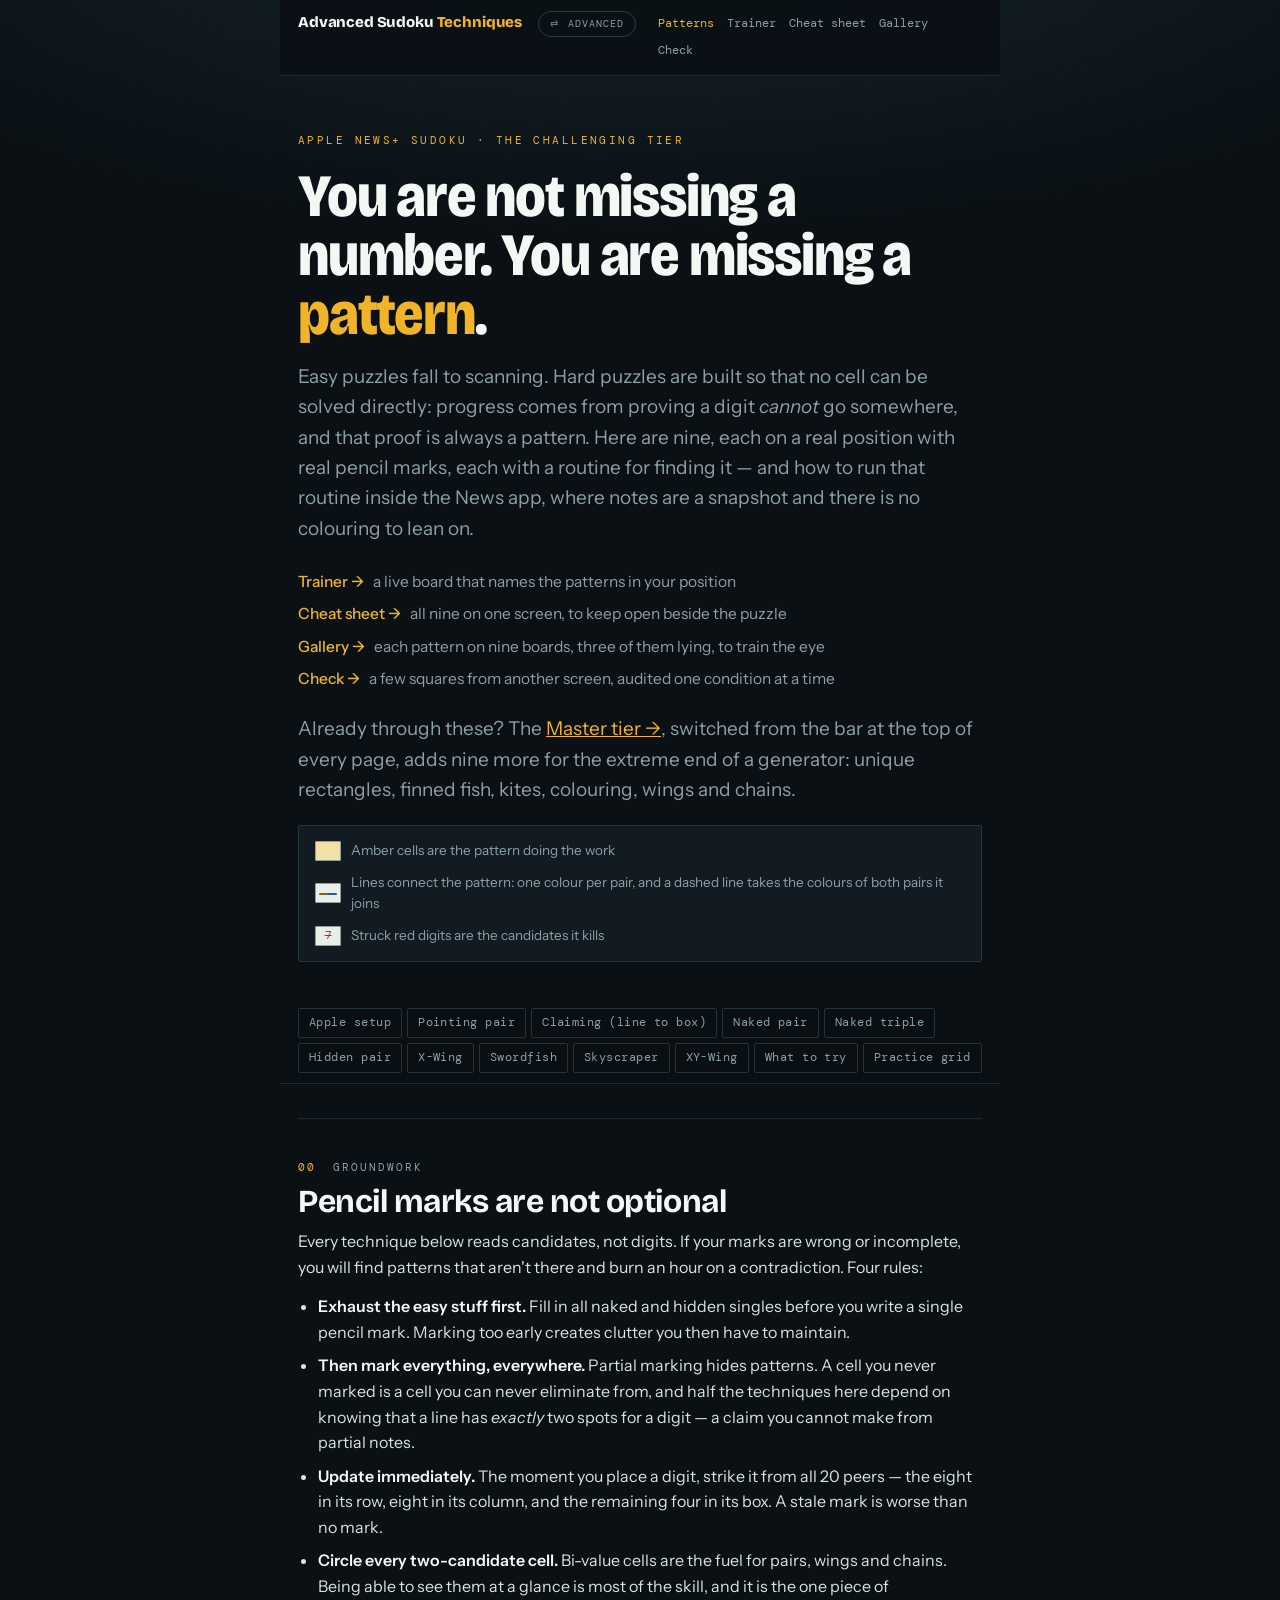
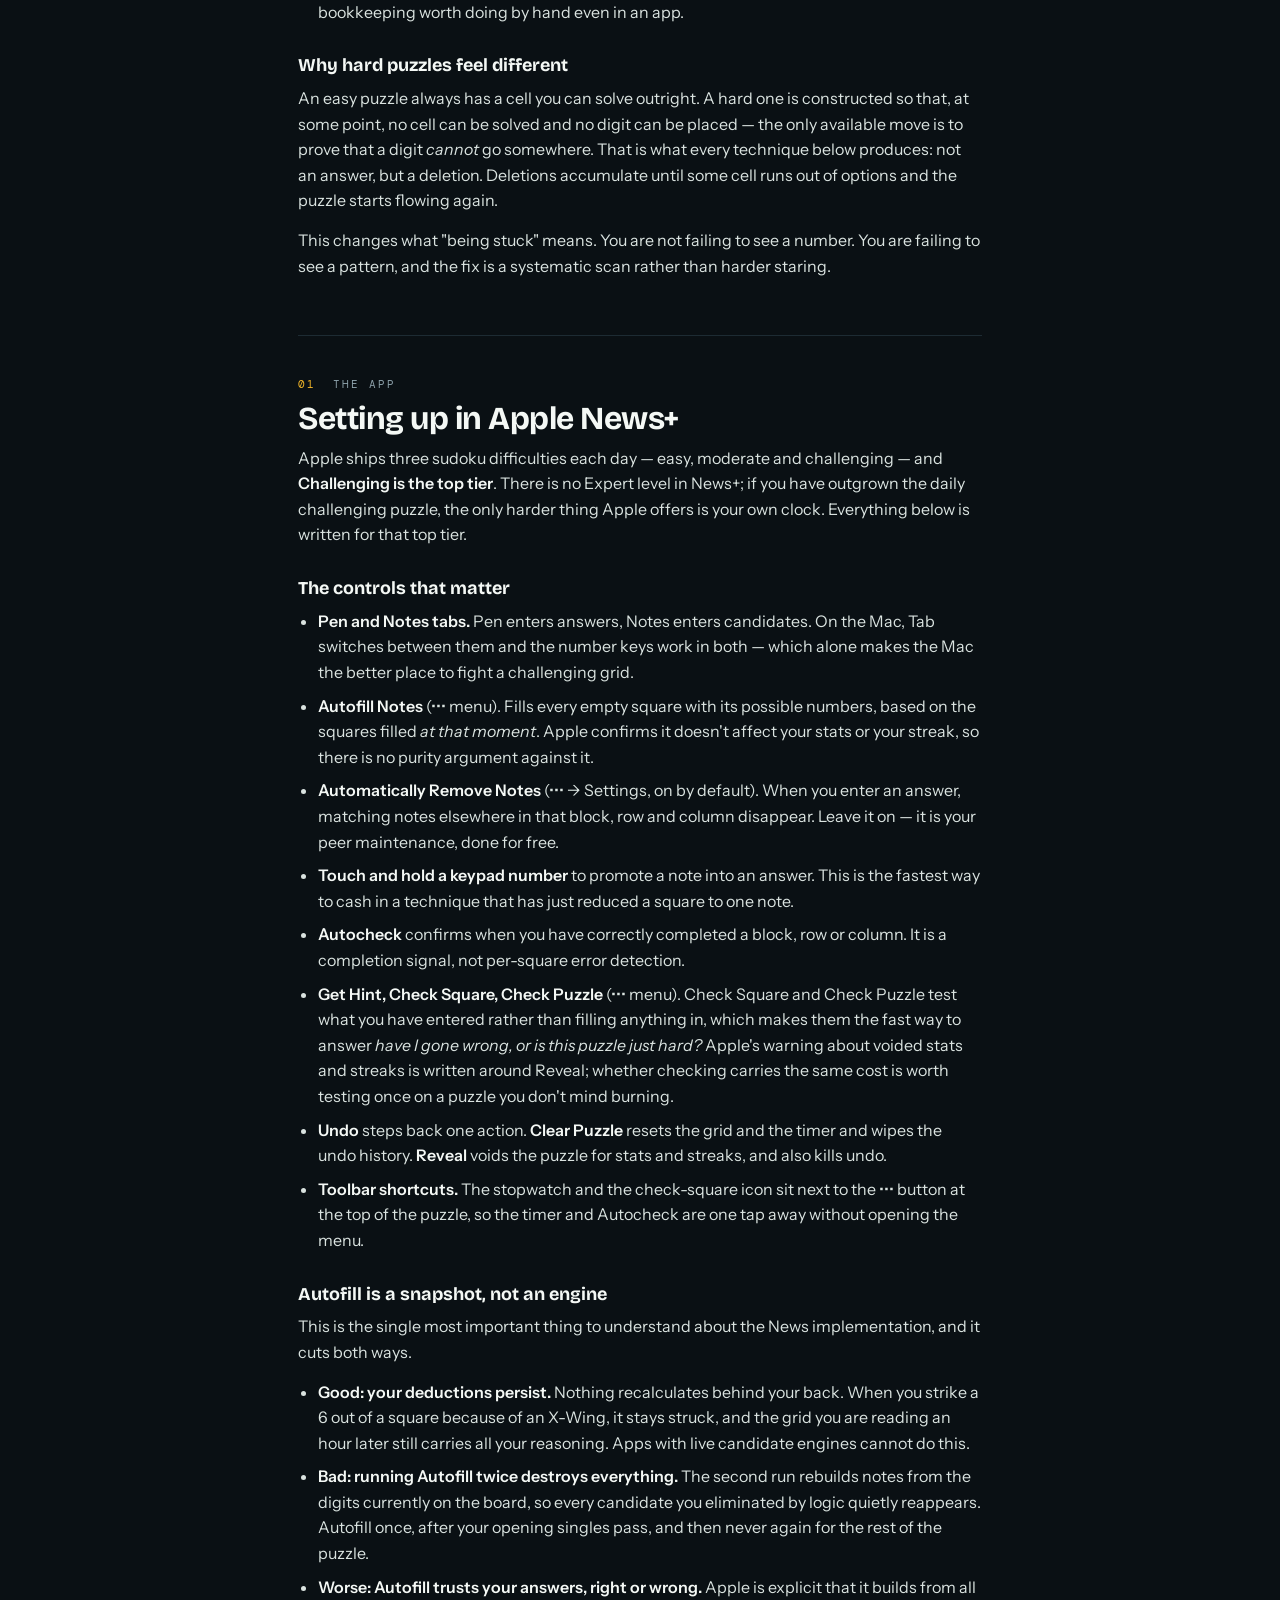
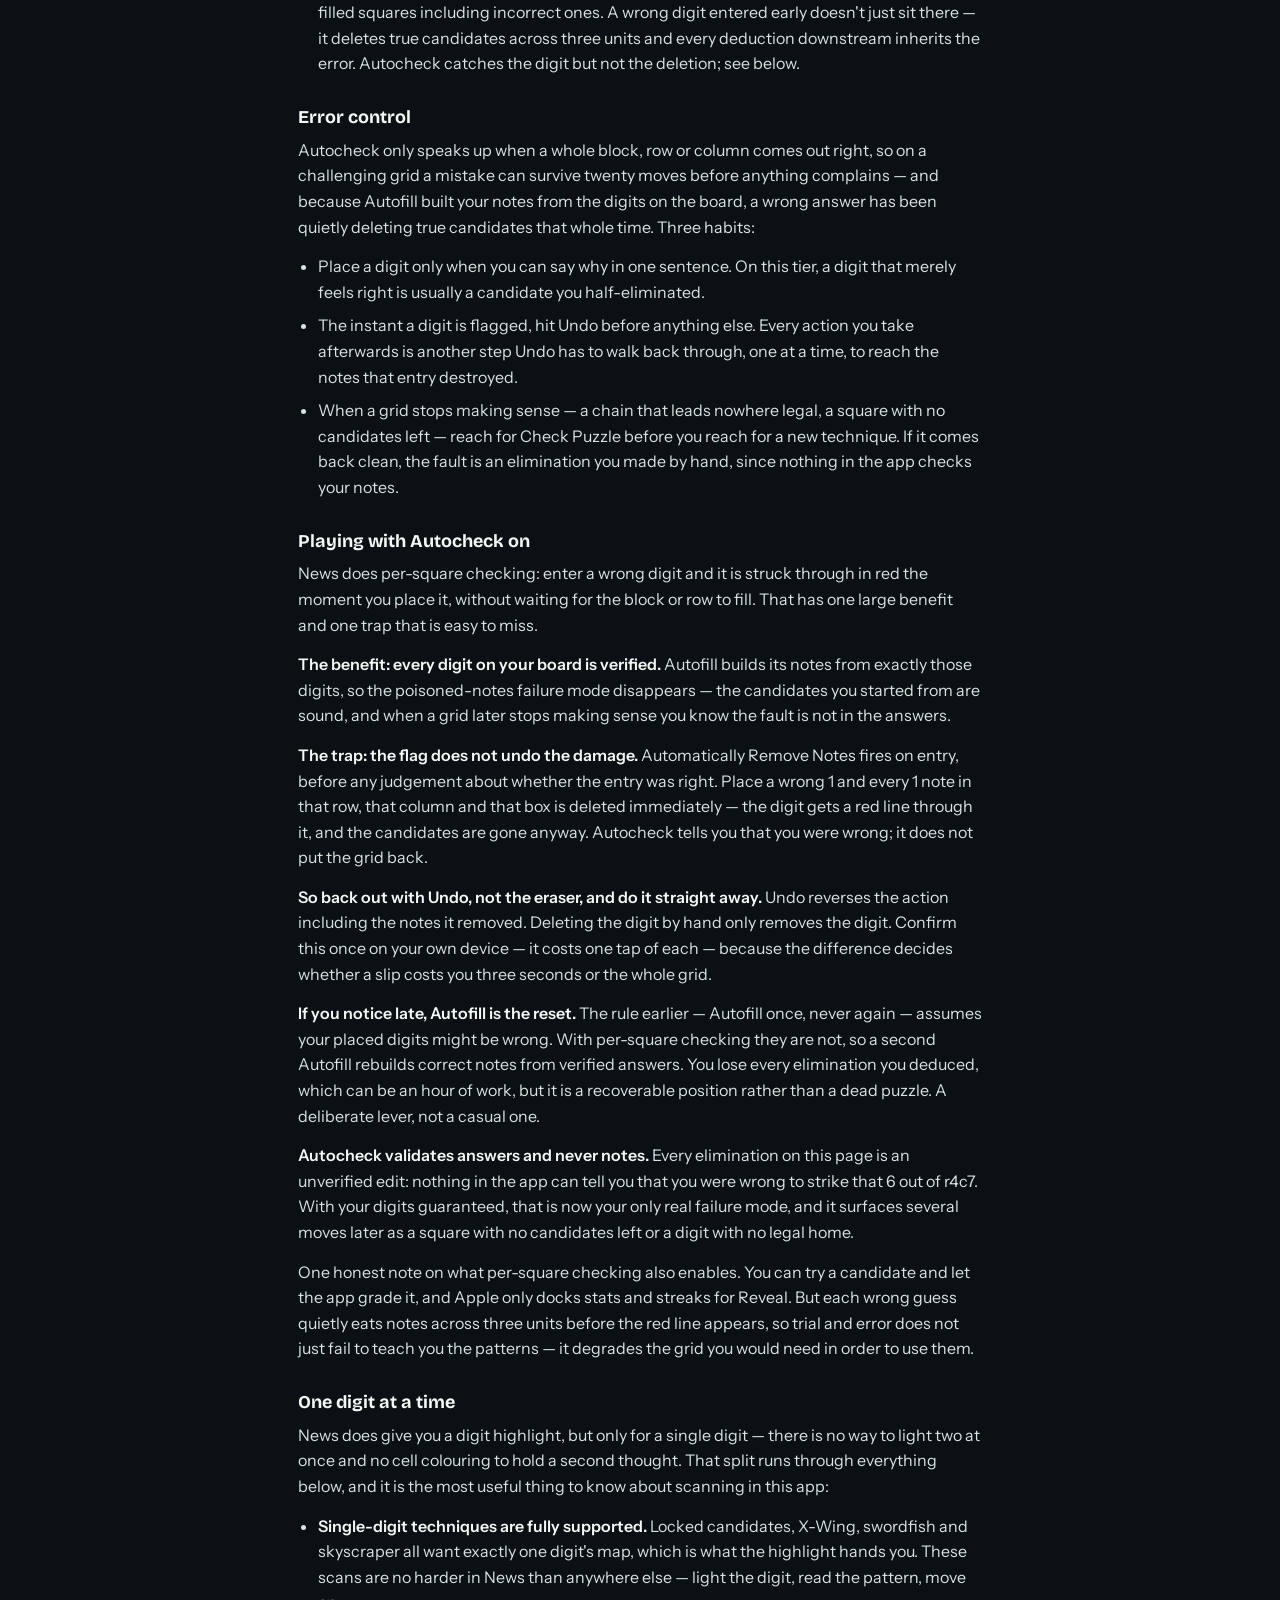
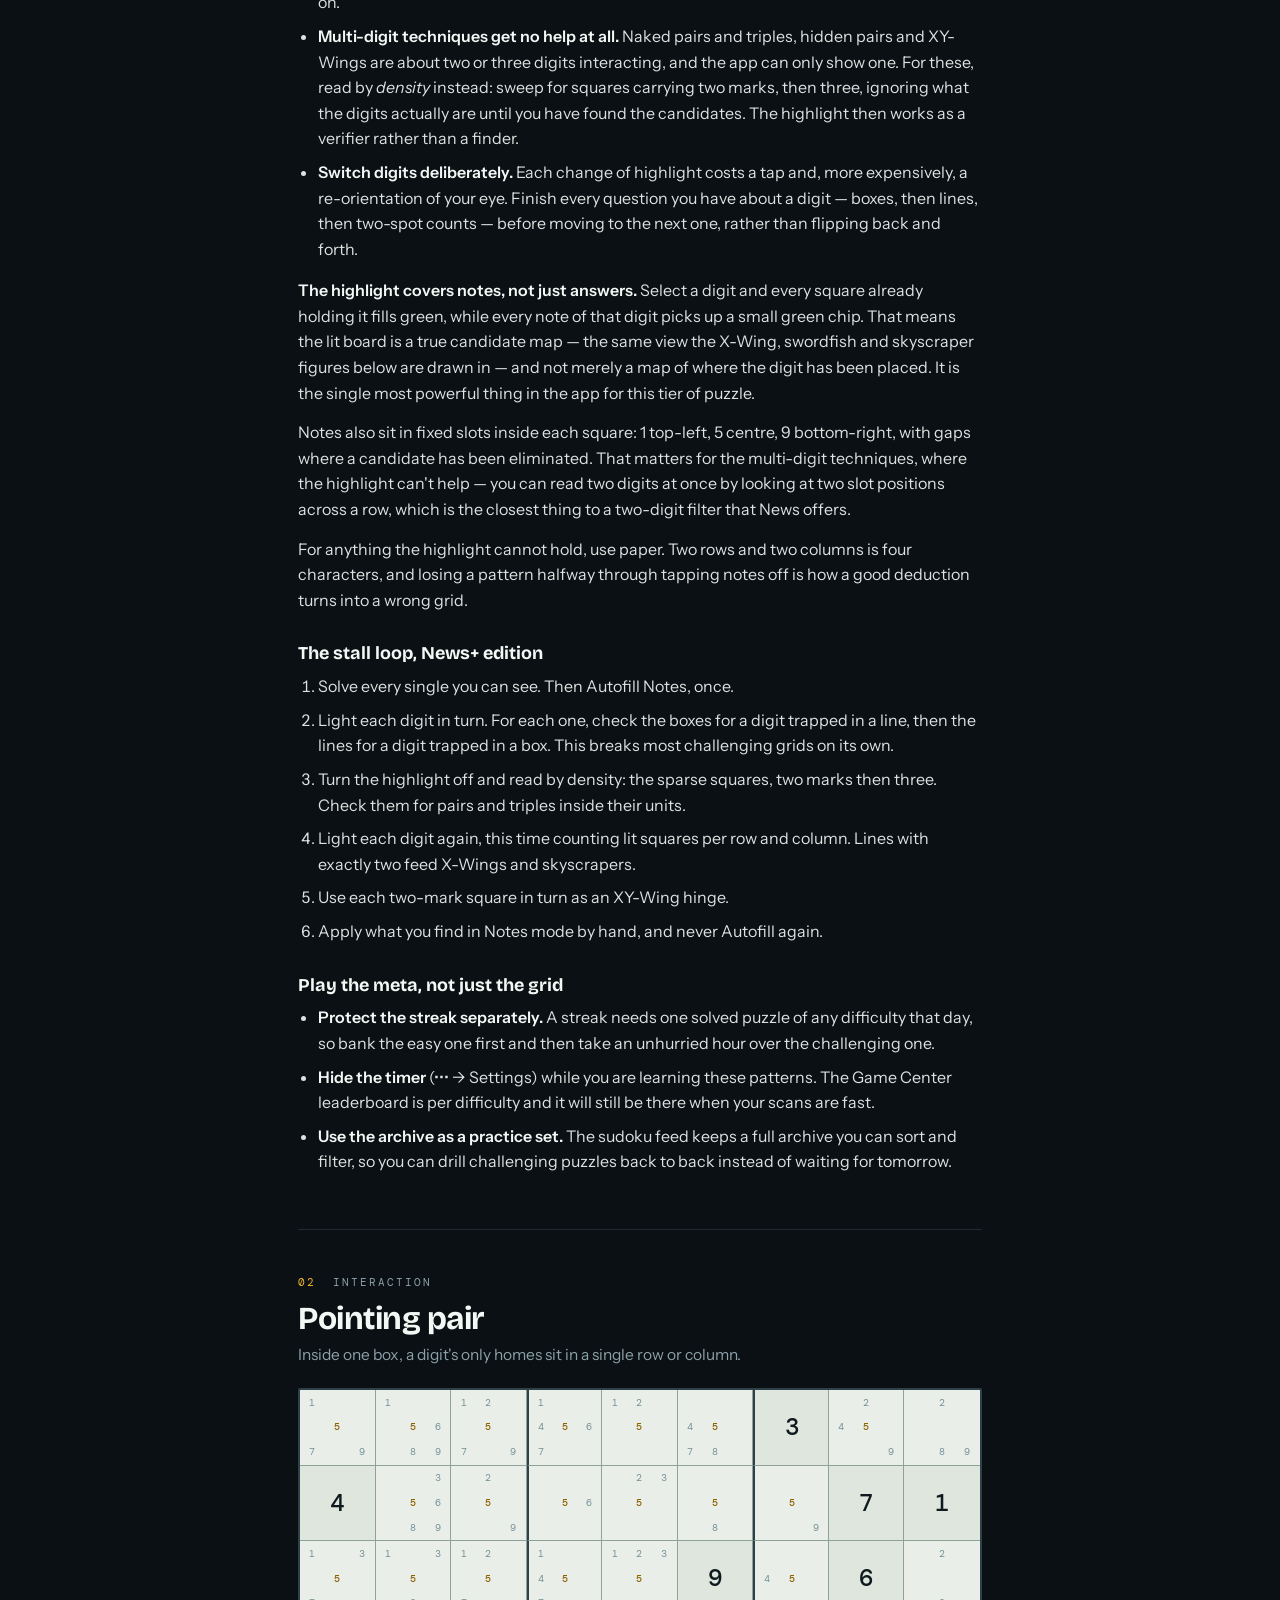
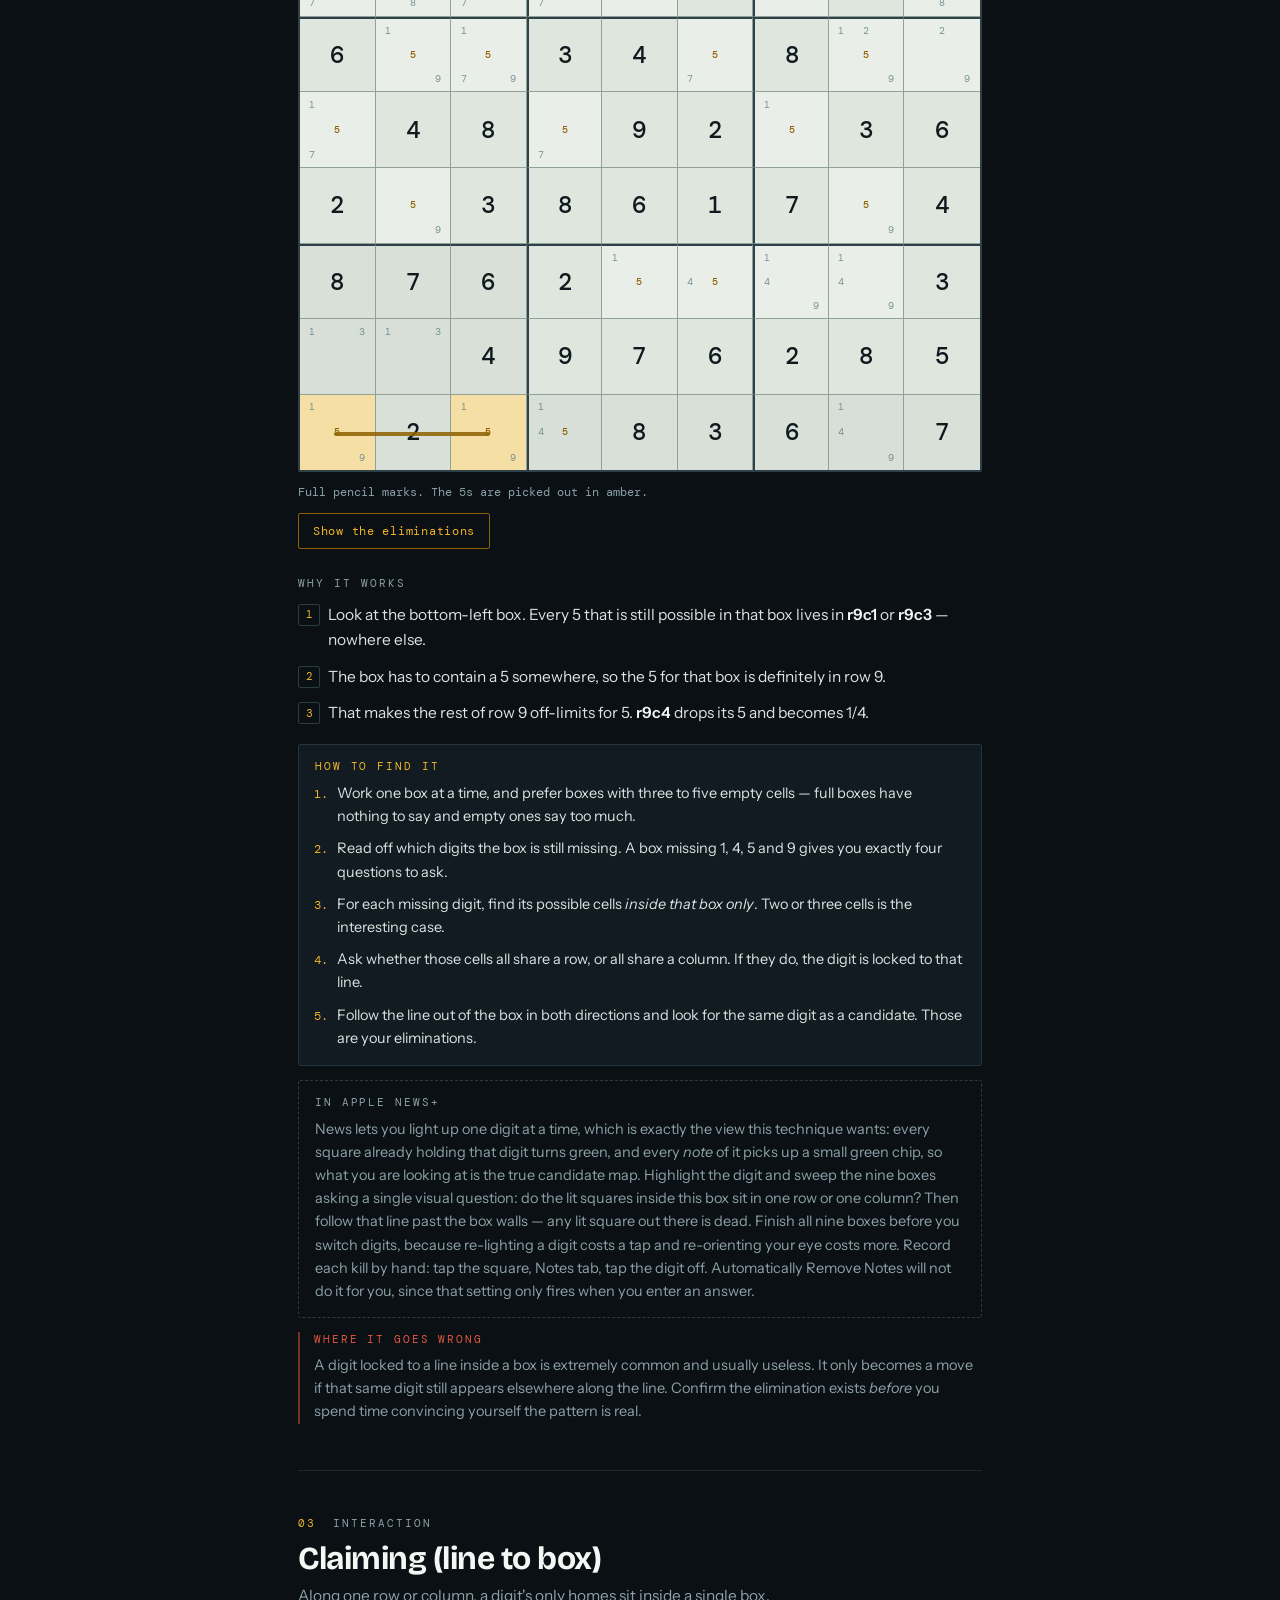
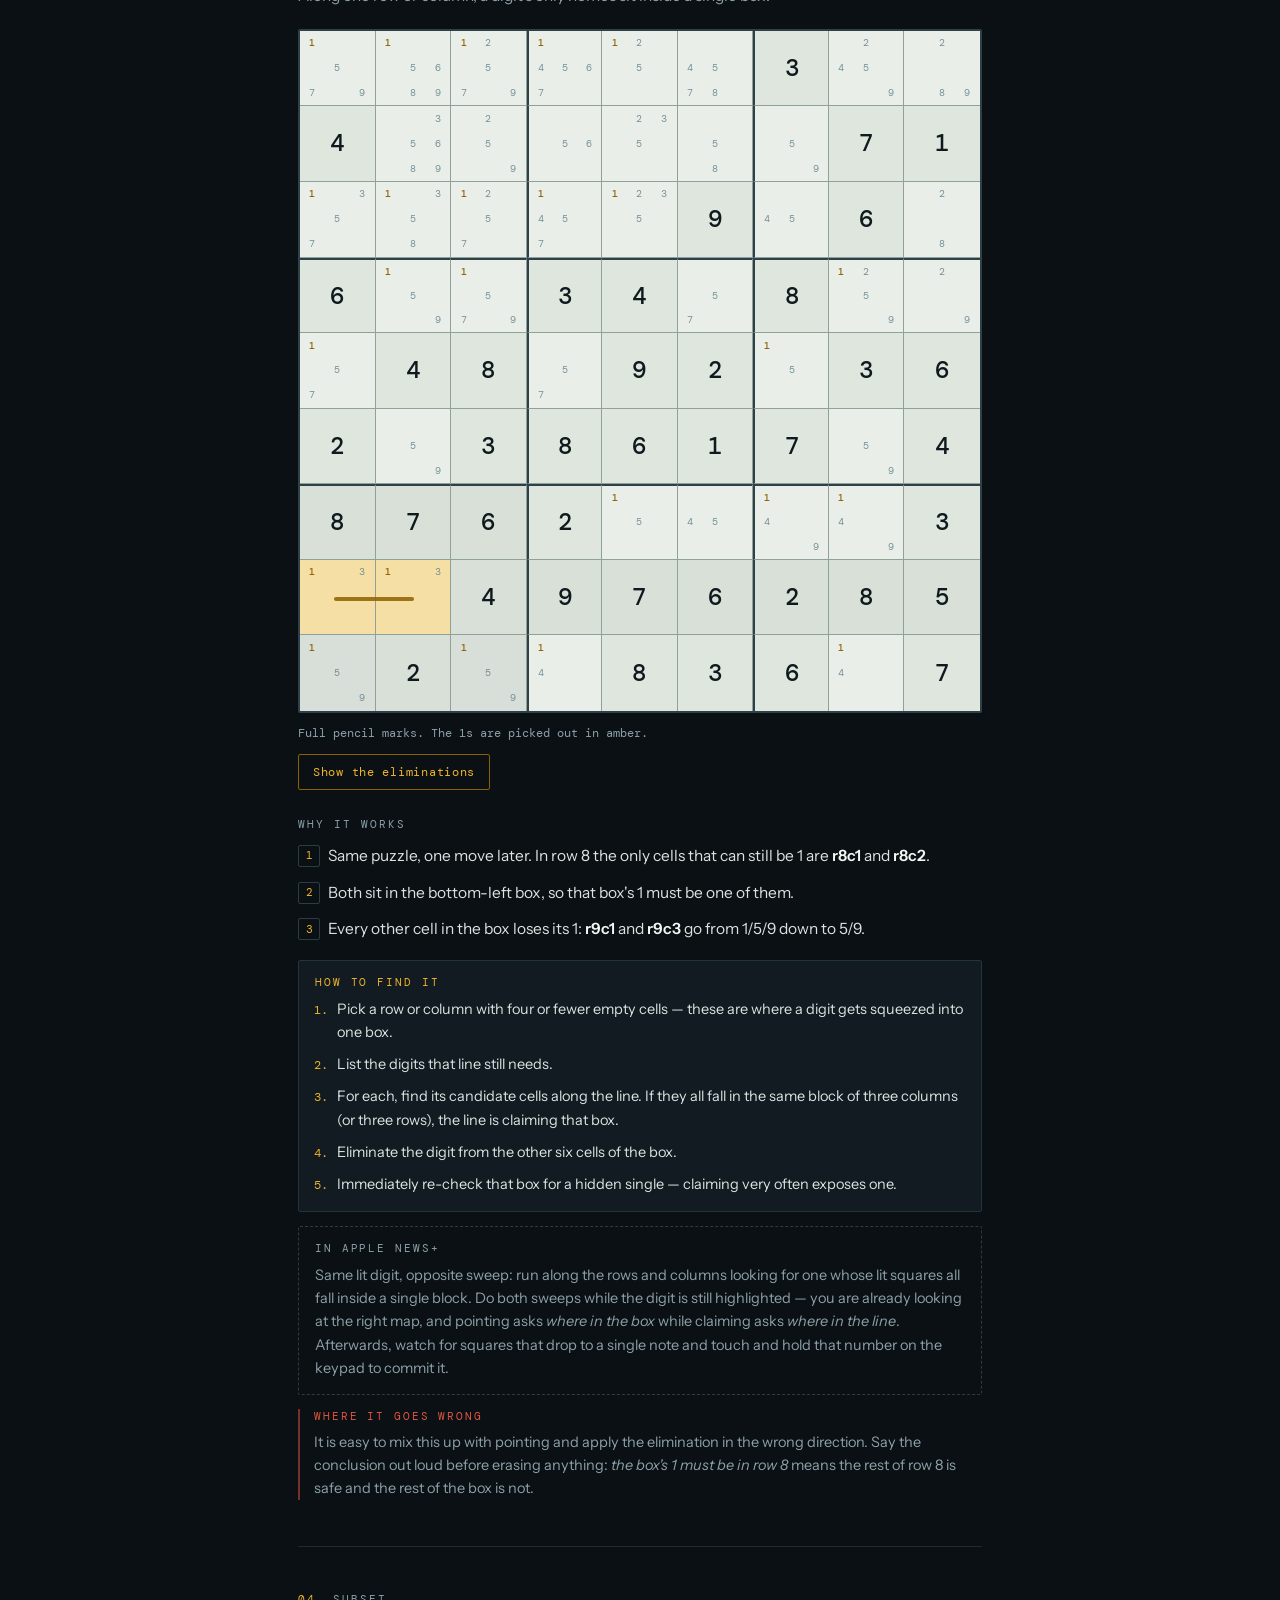
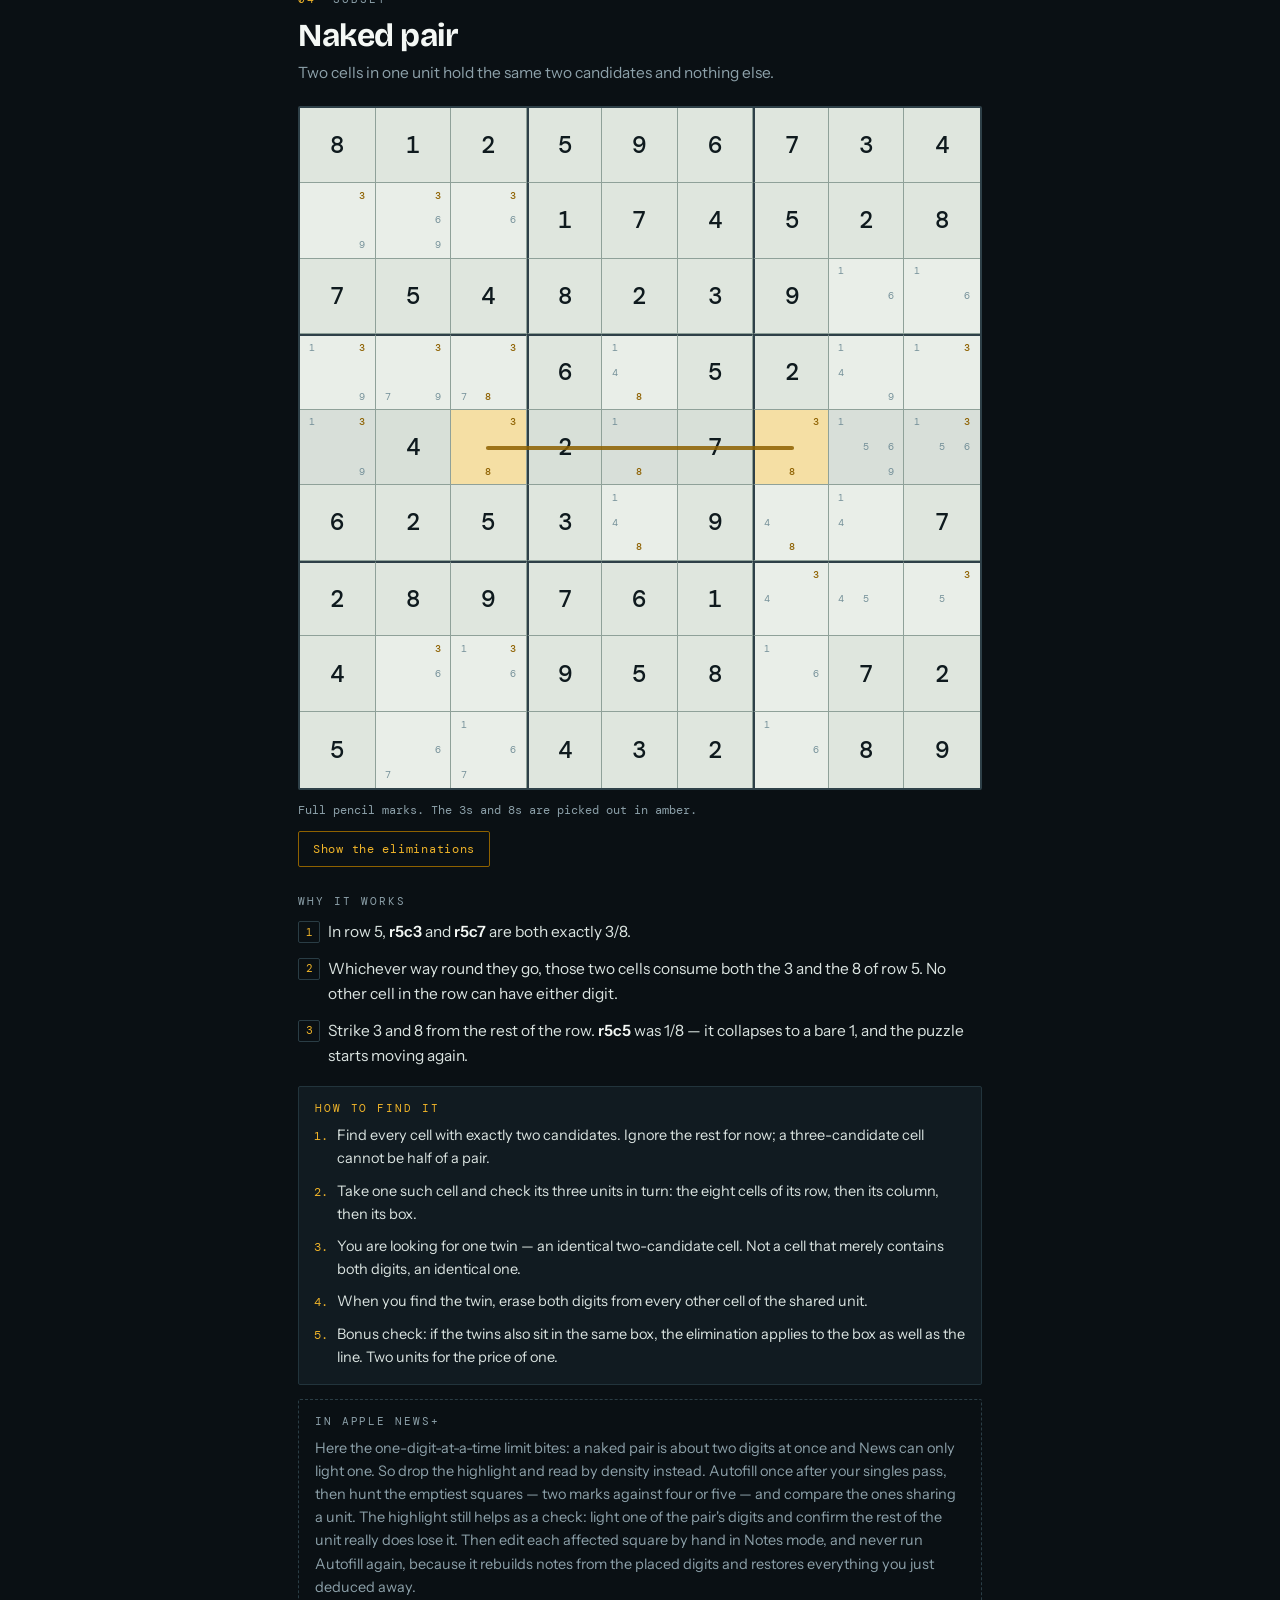
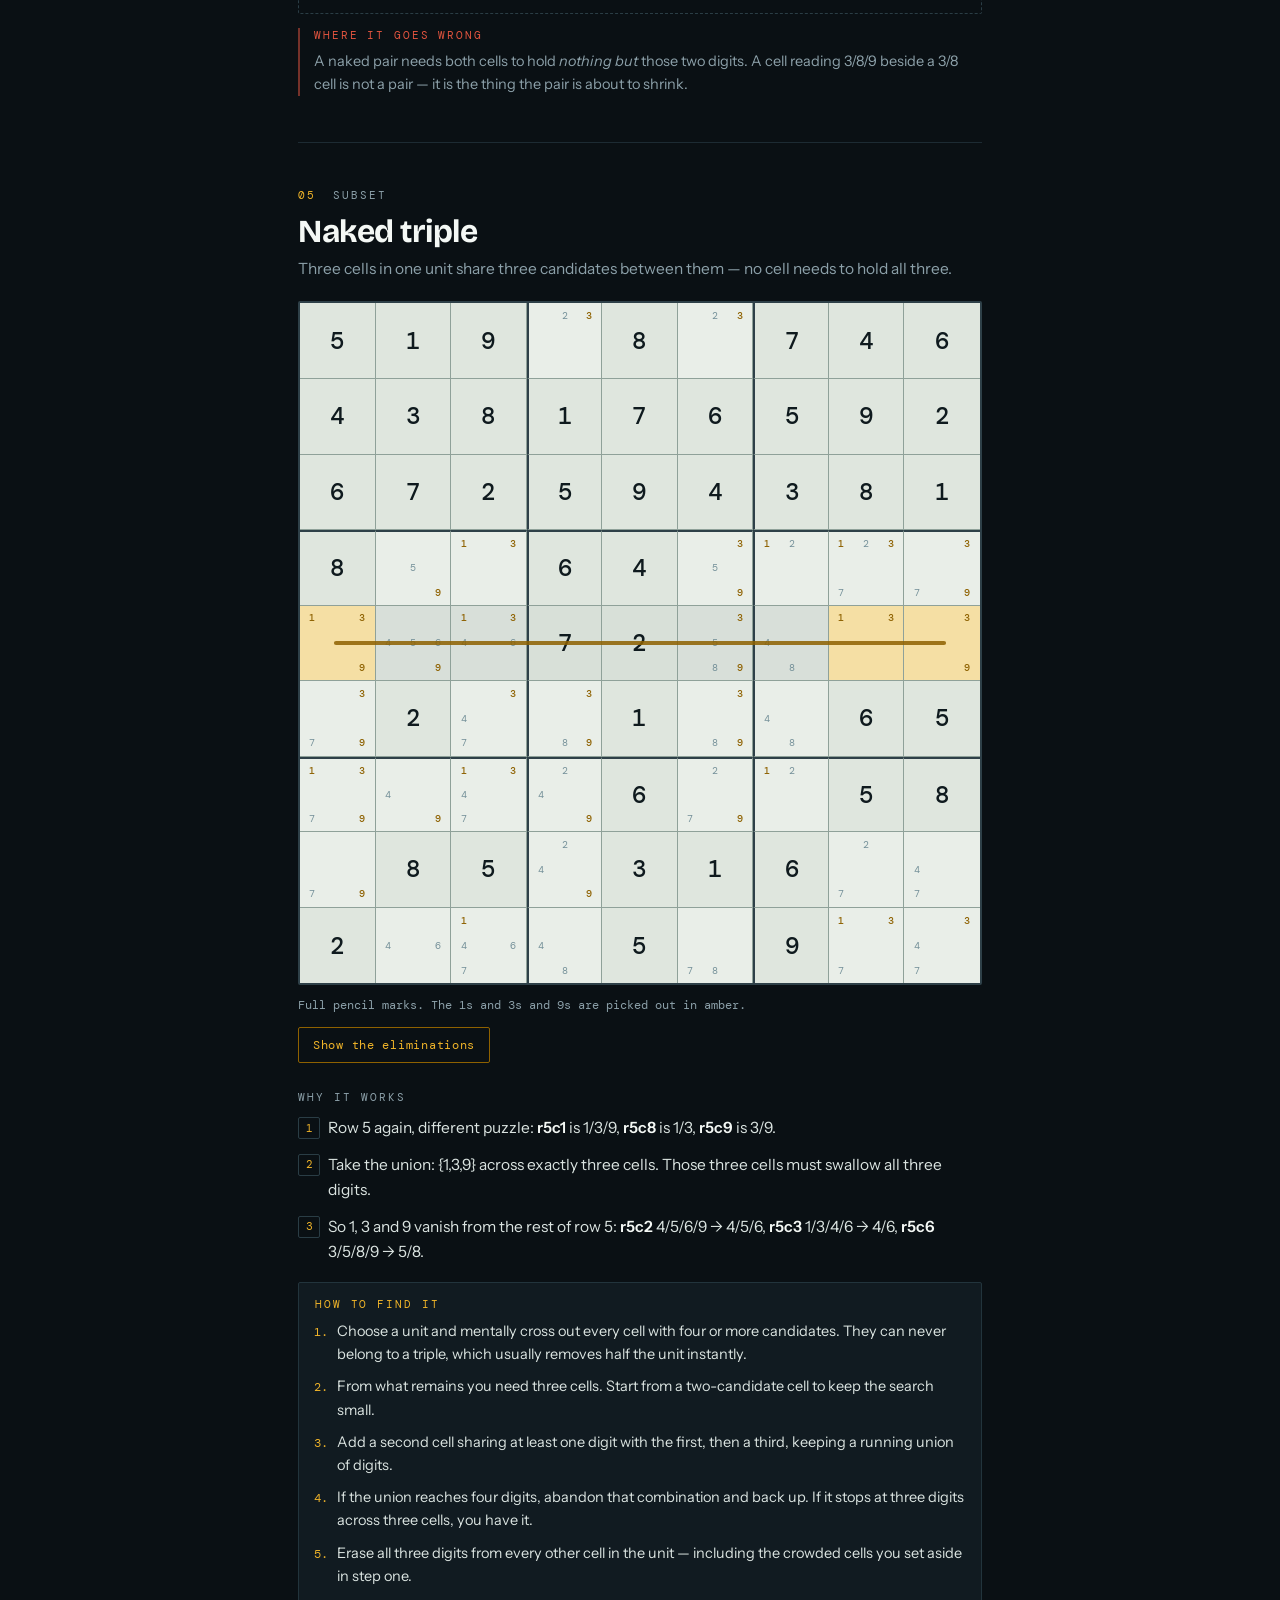
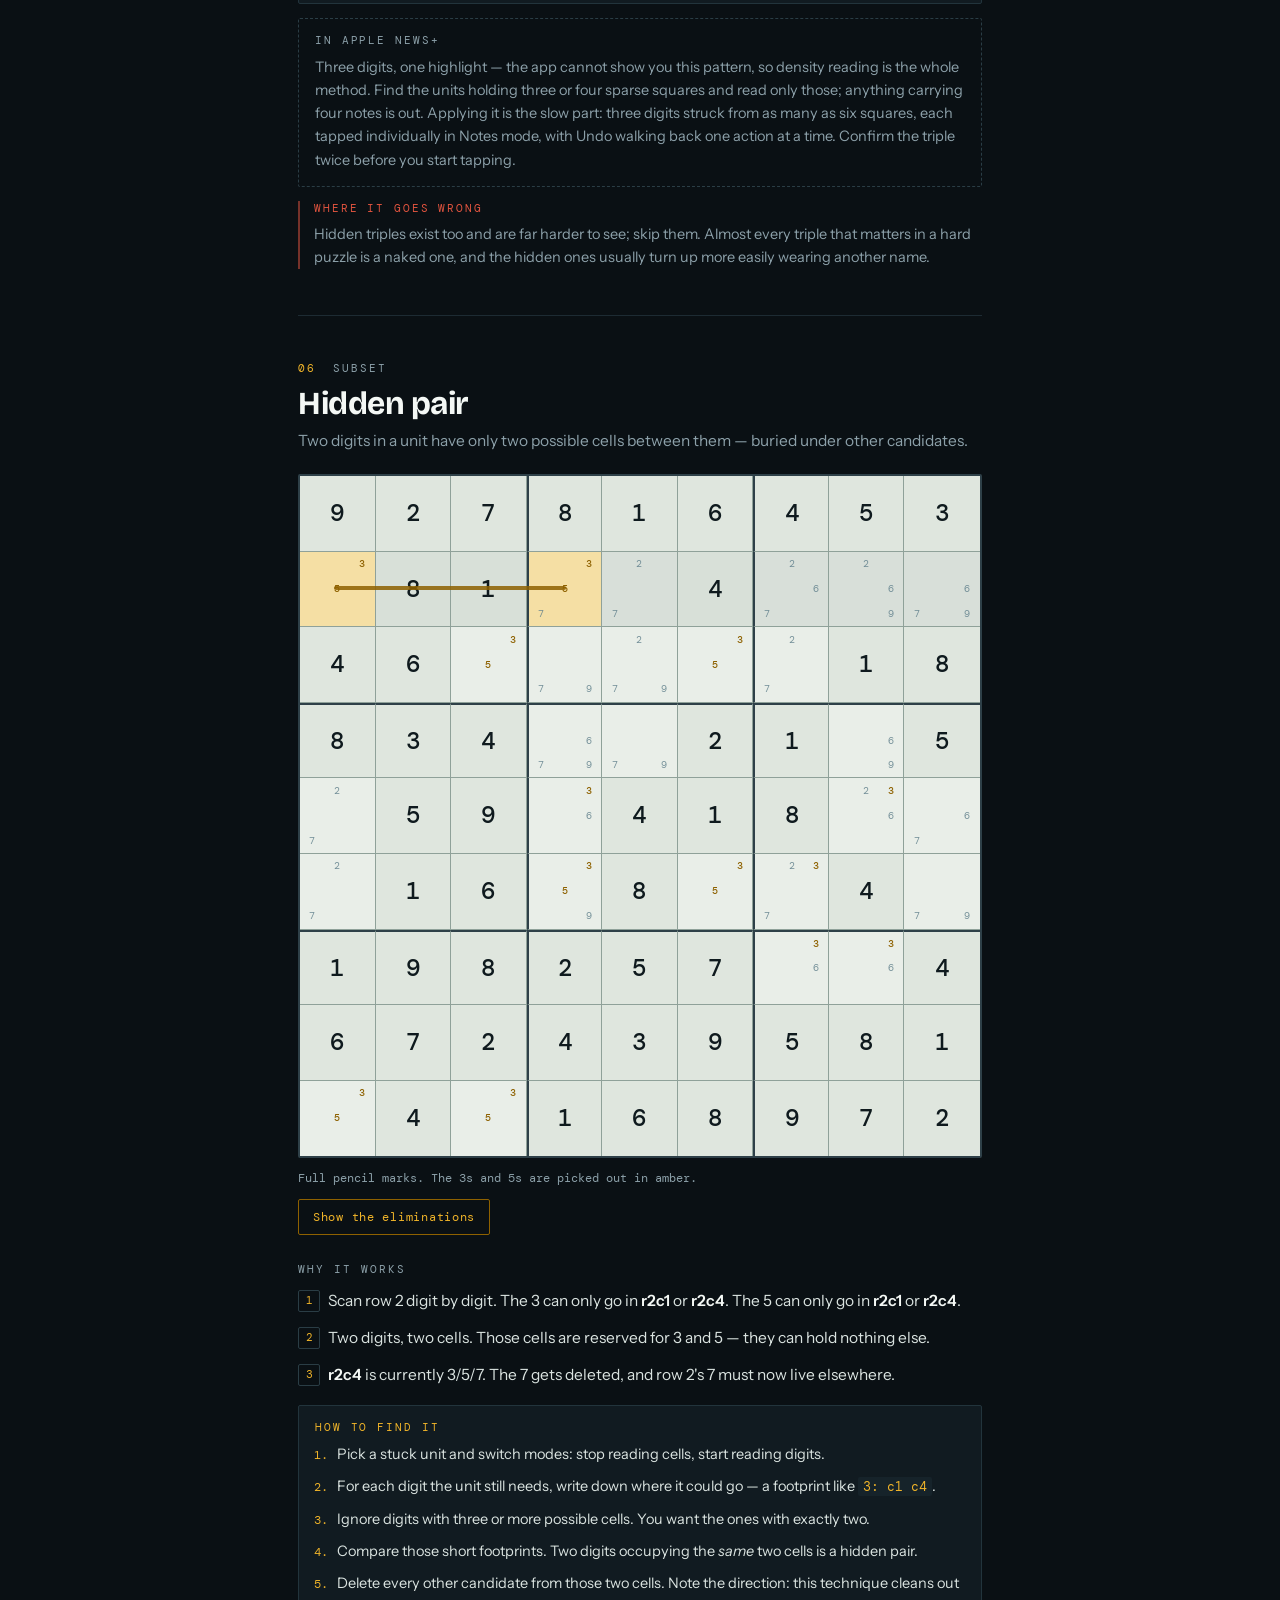
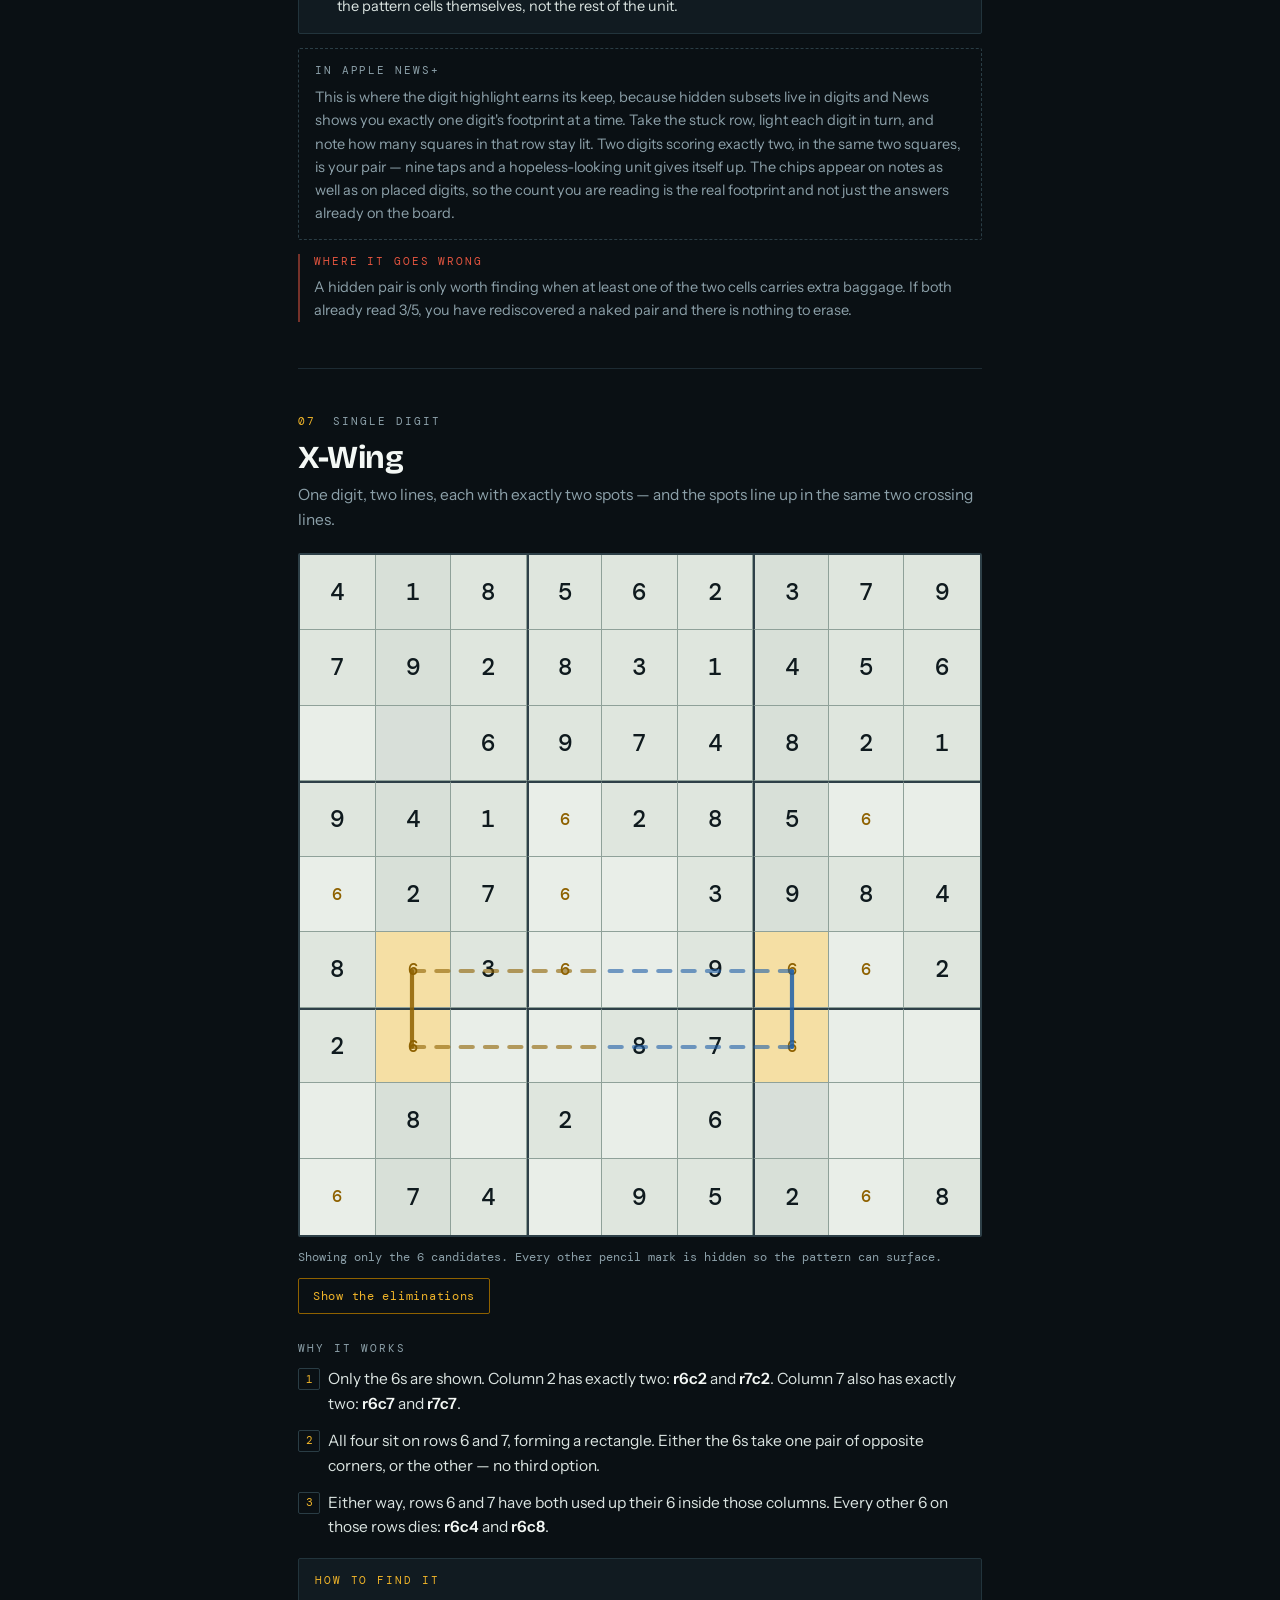
==== commit f83effcd: "The board is on the first screen, and Erase stops erasing on the way in A readability pass over ever" ====
--- a/index.html
+++ b/index.html
@@ -35,12 +35,17 @@
   <header class="hero">
   <p class="kicker">Apple News+ Sudoku · the Challenging tier</p>
   <h1>You are not missing a number. You are missing a <em>pattern</em>.</h1>
-  <p class="lede">Easy puzzles fall to scanning. Hard puzzles don't — they are built so that no single cell can be solved directly. Progress comes from proving that a digit <i>cannot</i> go somewhere, and that proof always takes the form of a pattern. Here are nine of them, each shown on a real position with real pencil marks, each with a search routine for finding it — and, for each one, how to run that search inside the News app, where the notes are a snapshot rather than a live engine and there is no colouring to lean on.</p>
-  <p class="lede" style="margin-bottom:20px"><a href="trainer.html" style="color:var(--amber)">Open the pattern trainer &rarr;</a> to practise these on a live board that behaves like News+ and names what is available in your position, or take <a href="cheatsheet.html" style="color:var(--amber)">the cheat sheet &rarr;</a> if you want all nine on one screen while you play. To train the recognition rather than the logic, the <a href="gallery.html" style="color:var(--amber)">gallery &rarr;</a> shows each pattern on nine boards, three of which are lying; and when you are unsure about the squares in front of you right now, the <a href="check.html" style="color:var(--amber)">pattern check &rarr;</a> audits them one condition at a time.</p>
-  <p class="lede" style="margin-bottom:20px">Already through these? There is a second tier &mdash; <a href="master.html" style="color:var(--amber)">Master &rarr;</a>, switched from the bar at the top of every page: unique rectangles, finned fish, kites, colouring, wings and chains, for the extreme end of a generator rather than the News+ grid. It is nine more techniques and, mostly, one idea.</p>
+  <p class="lede">Easy puzzles fall to scanning. Hard puzzles are built so that no cell can be solved directly: progress comes from proving a digit <i>cannot</i> go somewhere, and that proof is always a pattern. Here are nine, each on a real position with real pencil marks, each with a routine for finding it &mdash; and how to run that routine inside the News app, where notes are a snapshot and there is no colouring to lean on.</p>
+  <ul class="goto">
+    <li><a href="trainer.html">Trainer &rarr;</a> a live board that names the patterns in your position</li>
+    <li><a href="cheatsheet.html">Cheat sheet &rarr;</a> all nine on one screen, to keep open beside the puzzle</li>
+    <li><a href="gallery.html">Gallery &rarr;</a> each pattern on nine boards, three of them lying, to train the eye</li>
+    <li><a href="check.html">Check &rarr;</a> a few squares from another screen, audited one condition at a time</li>
+  </ul>
+  <p class="lede" style="margin-bottom:20px">Already through these? The <a href="master.html" style="color:var(--amber)">Master tier &rarr;</a>, switched from the bar at the top of every page, adds nine more for the extreme end of a generator: unique rectangles, finned fish, kites, colouring, wings and chains.</p>
   <div class="legend">
     <p><span class="swatch b"></span> Amber cells are the pattern doing the work</p>
-    <p><span class="swatch l"></span> Lines show how the pattern connects: one colour per pair, and a dashed line takes the colours of the two pairs it joins</p>
+    <p><span class="swatch l"></span> Lines connect the pattern: one colour per pair, and a dashed line takes the colours of both pairs it joins</p>
     <p><span class="swatch k"></span> Struck red digits are the candidates it kills</p>
   </div>
 </header>
--- a/assets/css/site.css
+++ b/assets/css/site.css
@@ -67,6 +67,14 @@
 }
 h1 em{font-style:normal;color:var(--amber)}
 .lede{font-size:clamp(16px,4.3vw,19px);color:var(--mist);margin:0 0 26px;max-width:52ch}
+/* The four destinations, as a list rather than a paragraph with four links
+   buried in it: a reader arriving here is choosing where to go, and a choice
+   is scanned, not read. The link leads each line so the eye can run down the
+   names alone. */
+.goto{list-style:none;margin:0 0 24px;padding:0;display:grid;gap:9px;max-width:52ch}
+.goto li{font-size:15.5px;line-height:1.5;color:var(--mist)}
+.goto a{color:var(--amber);text-decoration:none;font-weight:500;margin-right:6px;white-space:nowrap}
+.goto a:hover,.goto a:focus-visible{text-decoration:underline}
 .legend{
   border:1px solid #22343C;border-radius:2px;background:var(--panel);
   padding:14px 16px;display:grid;gap:10px;margin-bottom:8px
@@ -821,10 +829,6 @@
 .saved .chip{border:none;border-radius:0}
 .saved .chip.x{border-left:1px solid #2A3D45;padding:5px 8px;opacity:.6}
 .saved .chip.x:hover{opacity:1;color:var(--red)}
-.done-banner{
-  background:#14331A;border:1px solid #2E5A32;color:#CFEAC2;padding:12px 14px;
-  border-radius:2px;margin:14px 0 0;font-size:14.5px;
-}
 @media (max-width:400px){
   .trainer{padding:0 10px 70px}
   .pad{gap:3px}
@@ -872,18 +876,22 @@
      The 3x3 pad is width-capped instead, so its height is fixed no matter how
      big the board gets, and it belongs in the constant.
 
-     441px, and every part of it was measured in the browser rather than
-     reasoned about: 221px above the column (site bar, page header, meta row)
-     plus 220px below the board (the 175px tools-and-pad row, the 17px hint, and
-     28px of margins). Moving the tools alongside the pad is what took this from
-     538 — the row they used to occupy was costing the board ~46px of width, and
-     the rest of the drop was slack the previous constant had never had measured
-     out of it.
+     410px, and every part of it was measured in the browser rather than
+     reasoned about: 196px above the column (site bar, a one-line standfirst,
+     the meta row) plus about 195px below the board (the tools-and-pad row, the
+     one-line hint, and the margins), with 14px of air at the bottom to match
+     the sticky top. The pads take their width from the row and their height
+     from the keys' aspect ratio, so the block under the board grows a little
+     with the board — about 0.4px per pixel — which is why this is measured at
+     a 900px window rather than derived. It was 441 while the standfirst ran
+     to two lines and the hint to two; each line taken out of the header is a
+     line given to the board.
 
      Re-measure this if anything in the column changes height. The check is that
      .tplay's bottom lands on the viewport bottom: short by a lot and the board
      is smaller than it needs to be, over and `position:sticky` stops working
-     because the column no longer fits.
+     because the column no longer fits. The check page carries its own constant
+     below, because its header and its controls are not the same height.
 
      620px is a comfort ceiling — past it the cells are just large, and the
      coach column starts to look starved. It is reached at a 1061px-tall window.
@@ -893,7 +901,7 @@
      unreadable board. */
   .tplay{
     position:sticky;top:14px;
-    width:min(100%,620px,max(320px,calc(100vh - 441px)));
+    width:min(100%,620px,max(320px,calc(100vh - 410px)));
     margin-inline:auto;
   }
   /* Board digits size off the board itself (see .boardwrap container-type), so
@@ -1107,7 +1115,16 @@
    states get three colours and three glyphs, and the amber `?` is the one the
    eye lands on.
    ============================================================ */
-.check .thead .look{max-width:70ch}
+.check .thead .look{max-width:76ch}
+/* Its own board constant — see .tplay above. The header here is a line taller
+   than the trainer's and the flash line under the hint adds another, so the
+   trainer's figure leaves this column overrunning the viewport, at which point
+   sticky stops. Measured the same way, at a 900px window; the ceiling is 30px
+   lower than the trainer's for the same reason, so that a 1080px window still
+   holds the whole column. */
+@media (min-width:1040px){
+  .check .tplay{width:min(100%,590px,max(320px,calc(100vh - 440px)))}
+}
 /* These two say what the next press will act on, and they are long enough to
    run off a phone if they insist on one line. */
 .check .tmeta .badge{white-space:normal}
